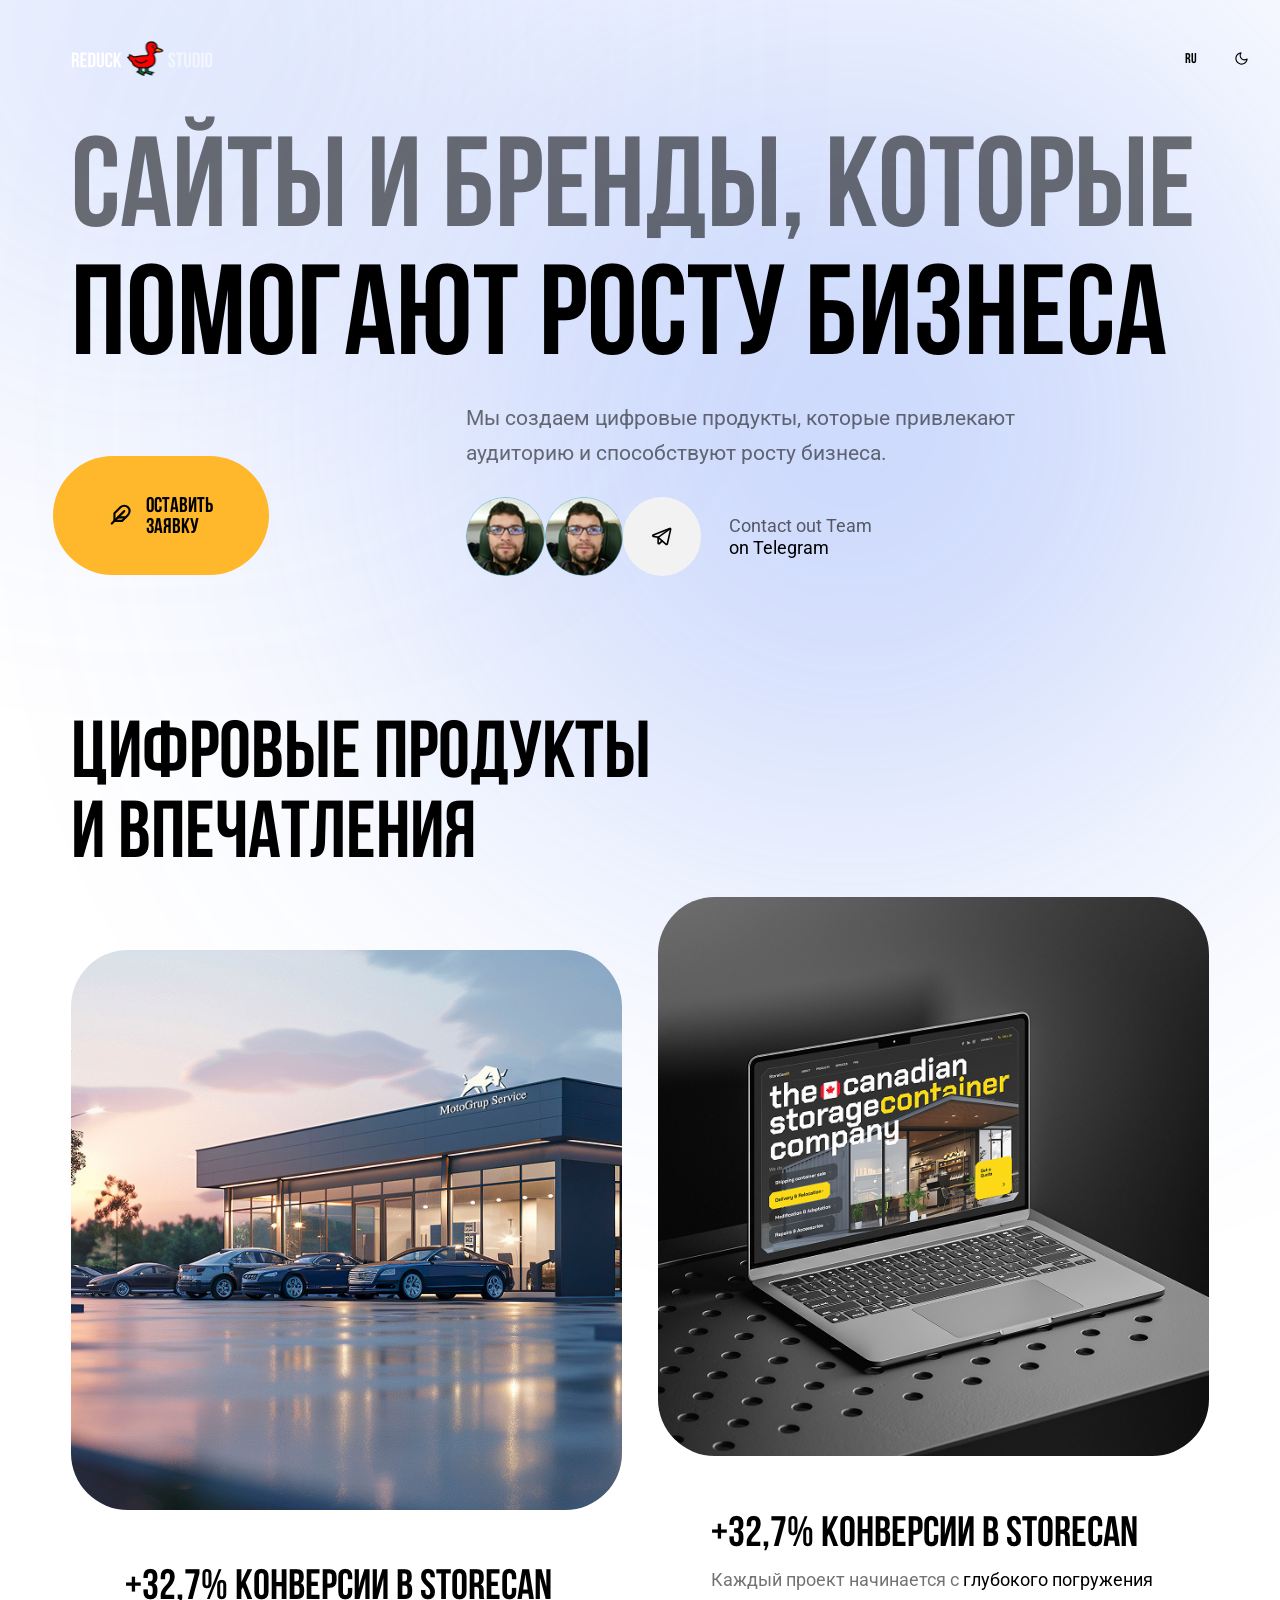
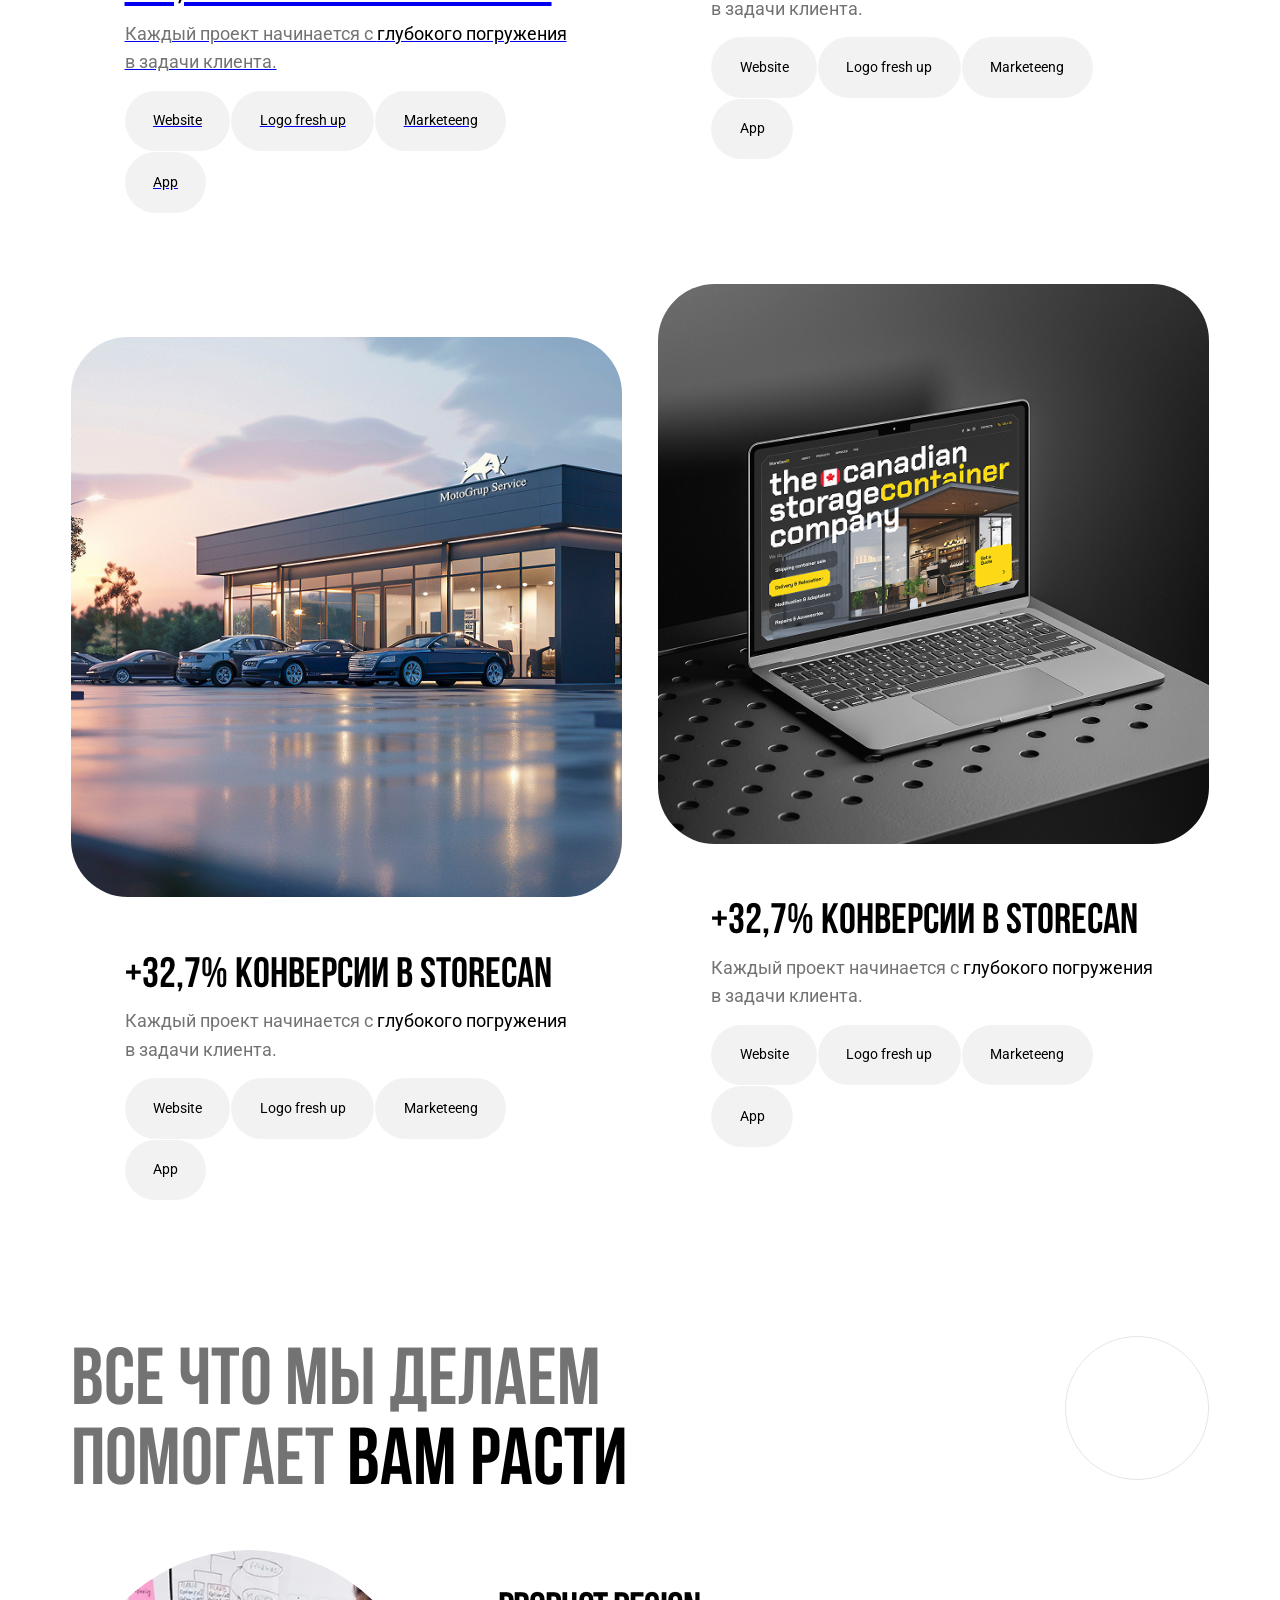
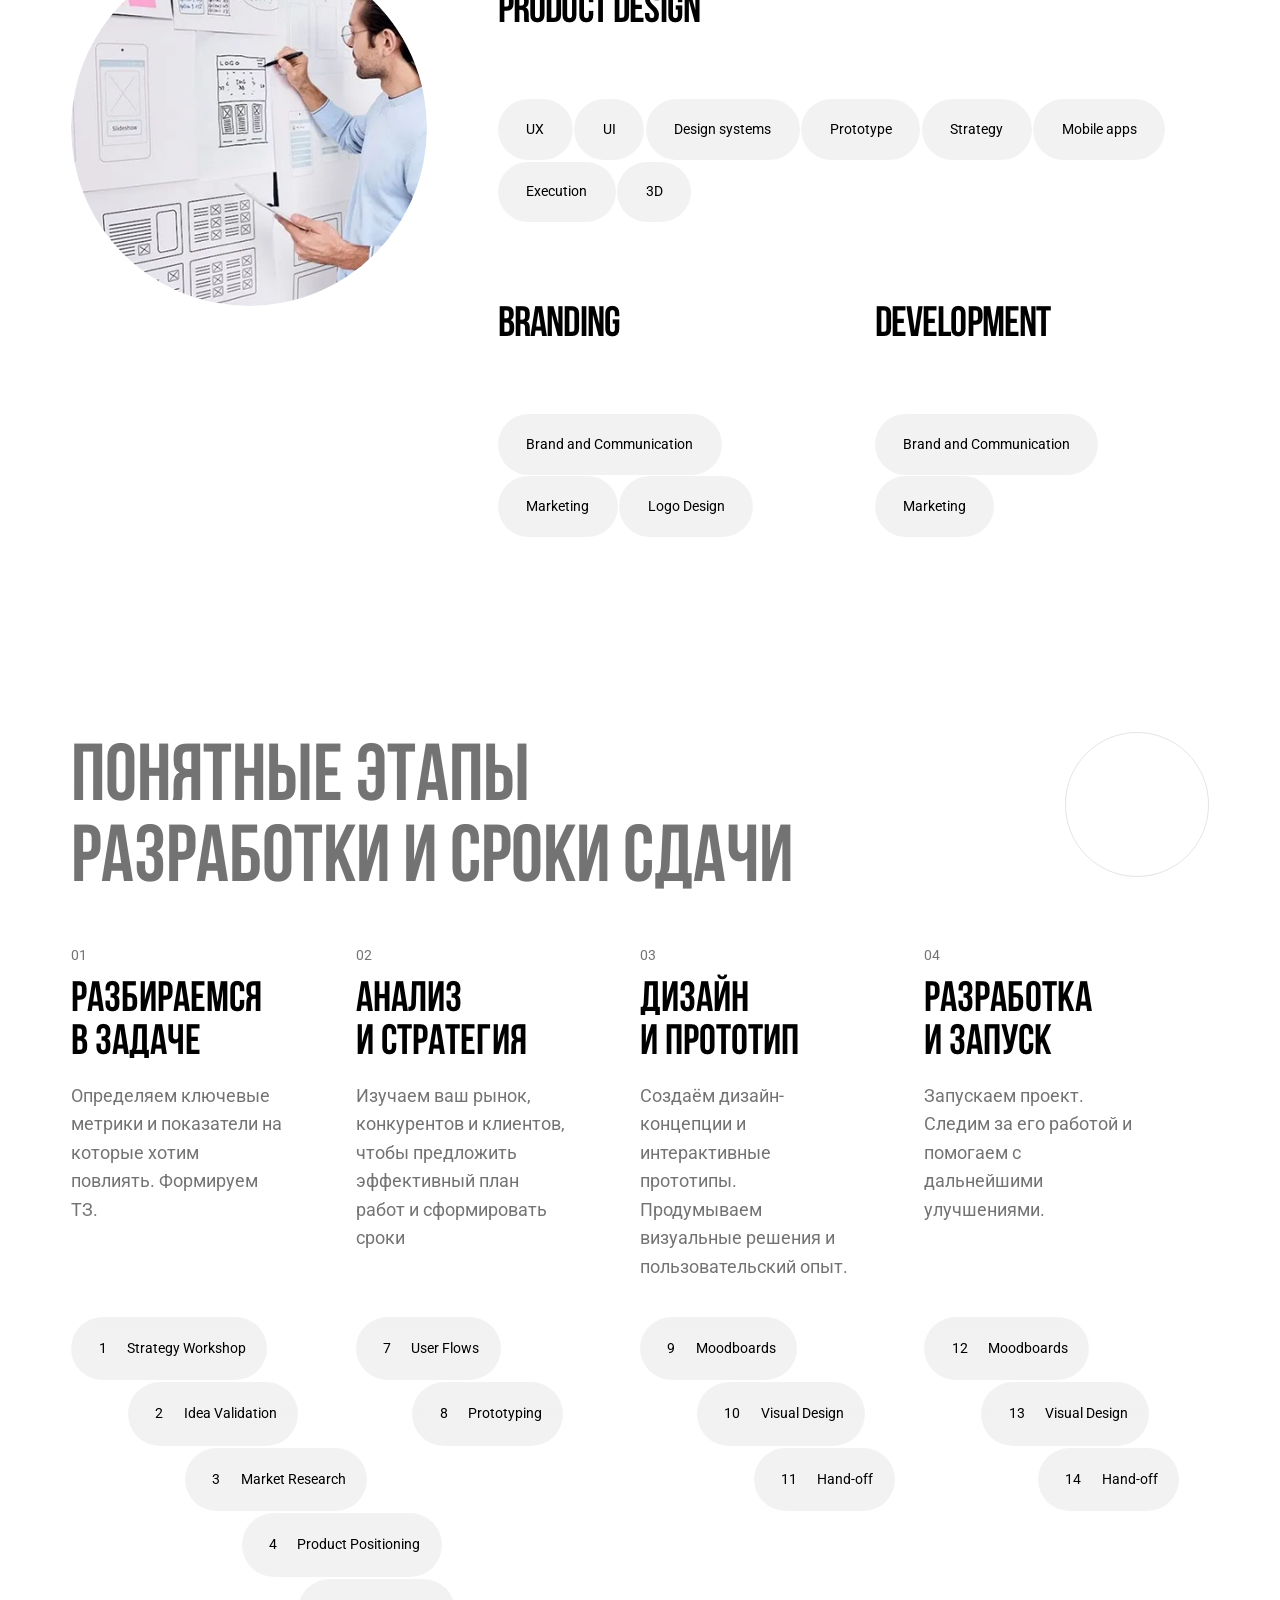
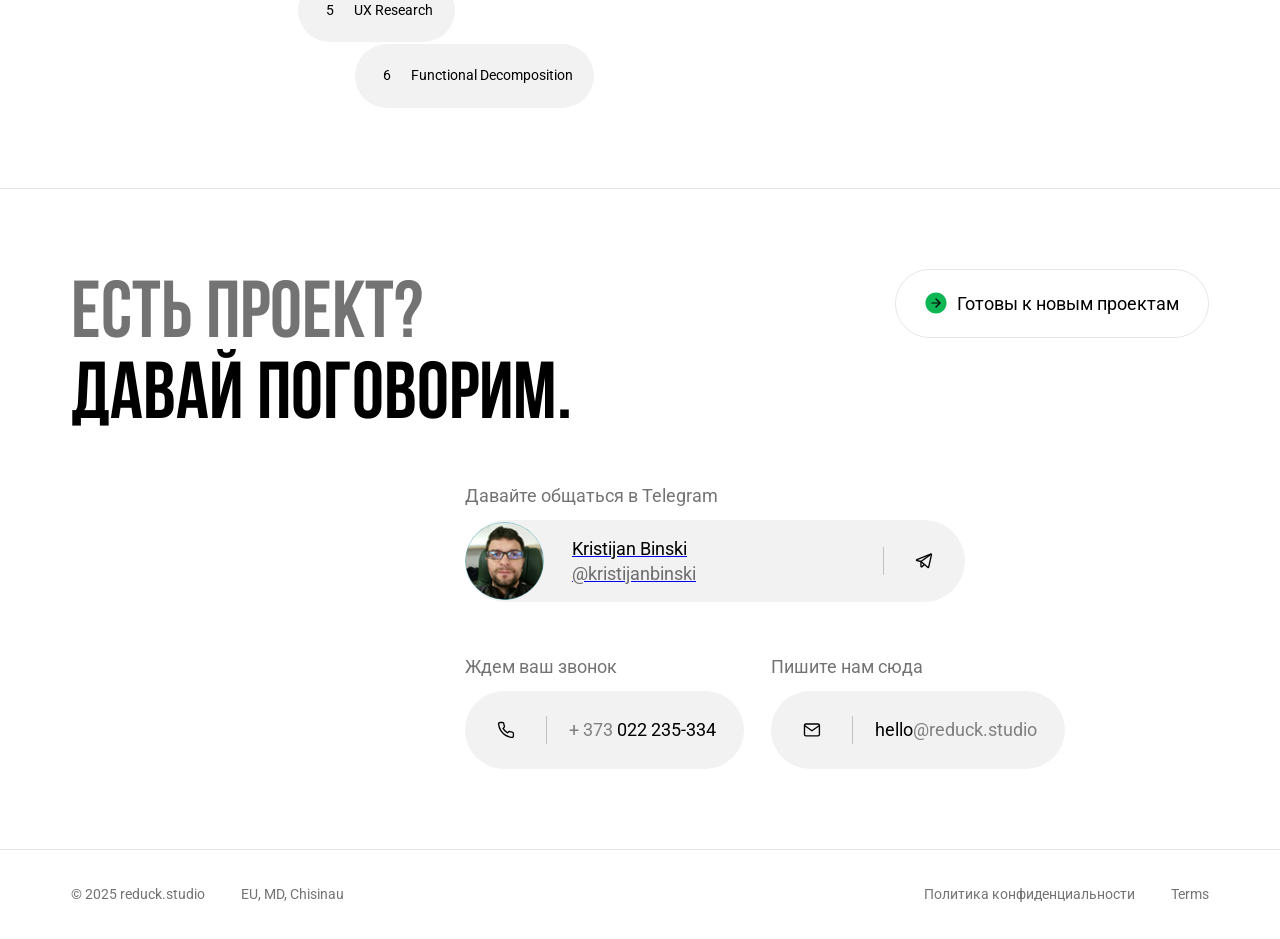
==== index.html @ 7d7af6c7 "Fixed page theme and font flickering and added blur on background" ====
<!DOCTYPE html>
<html lang="ru">
  <head>
    <meta charset="UTF-8" />
    <link rel="preconnect" href="https://fonts.googleapis.com" />
    <link rel="preconnect" href="https://fonts.gstatic.com" crossorigin />
    <link
      href="https://fonts.googleapis.com/css2?family=Roboto:ital,wght@0,100..900;1,100..900&display=swap"
      rel="stylesheet"
    />
    <link
      rel="preload"
      href="/assets/fonts/BebasNeue/BebasNeue-Bold.otf"
      as="font"
      type="font/otf"
      crossorigin
    />
    <meta name="viewport" content="width=device-width, initial-scale=1.0" />
    <title>Reduck Studio</title>
    <link rel="stylesheet" href="/assets/styles.compiled.css" />
    <script>
      (function () {
        var theme = localStorage.getItem('theme');
        if (!theme) {
          theme = window.matchMedia('(prefers-color-scheme: light)').matches ? 'light' : 'dark';
        }
        document.write(
          '<link id="theme-stylesheet" rel="stylesheet" href="/assets/theme-' + theme + '.css" />'
        );
        document.documentElement.setAttribute('data-theme', theme);
      })();
    </script>
  </head>
  <body>
    <div class="bg-decorator bg-decorator--1" aria-hidden="true"></div>
    <div class="bg-decorator bg-decorator--2" aria-hidden="true"></div>
    <header>
  <div class="logo">
    <img src="/assets/images/logo.svg" alt="Reduck Studio" width="160" height="40" />
  </div>
  <div class="nav-buttons">
    <button class="nav-button">Ru</button>
    <button id="theme-switcher" class="nav-button" aria-label="Переключить тему">
      <span class="sr-only">Переключить между светлой и тёмной темой</span>
      <svg
        width="20"
        height="20"
        viewBox="0 0 20 20"
        fill="none"
        xmlns="http://www.w3.org/2000/svg"
      >
        <path
          d="M17.5 10.6583C17.369 12.0768 16.8366 13.4287 15.9652 14.5557C15.0939 15.6826 13.9196 16.5382 12.5798 17.0221C11.24 17.5061 9.79003 17.5984 8.39962 17.2884C7.00922 16.9784 5.73587 16.2788 4.72856 15.2715C3.72125 14.2642 3.02166 12.9908 2.71163 11.6004C2.4016 10.21 2.49397 8.76007 2.97792 7.42025C3.46188 6.08042 4.3174 4.90614 5.44438 4.03479C6.57137 3.16345 7.9232 2.63109 9.34171 2.5C8.51122 3.62356 8.11158 5.00787 8.21548 6.40118C8.31939 7.79448 8.91992 9.10422 9.90788 10.0922C10.8958 11.0801 12.2056 11.6807 13.5989 11.7846C14.9922 11.8885 16.3765 11.4888 17.5 10.6583V10.6583Z"
          stroke="var(--color-action-primary-normal)"
          stroke-width="1.5"
          stroke-linecap="round"
          stroke-linejoin="round"
        />
      </svg>
    </button>
  </div>
</header>
 
<section class="hero container">
  <h1><em>Сайты и бренды, которые</em> помогают росту бизнеса</h1>
  <div class="hero-cta">
    <div class="cta-checkpoint"></div>
    <div class="hero-contact">
      <p class="contact-description">
        Мы создаем цифровые продукты, которые привлекают аудиторию и способствуют росту бизнеса.
      </p>

      <div class="contact-cta">
        <a class="contact-card" href="#">
          <img src="/assets/images/avatar.png" alt="Profile" />
          <img src="/assets/images/avatar.png" alt="Profile" />
          <button class="contact-chat">
            <svg
              width="20"
              height="20"
              viewBox="0 0 20 20"
              fill="none"
              xmlns="http://www.w3.org/2000/svg"
            >
              <path
                d="M6.66667 10.5752L14.1583 17.1669C14.2449 17.2435 14.3499 17.2963 14.4631 17.3201C14.5763 17.3439 14.6937 17.3378 14.8038 17.3025C14.9139 17.2672 15.0129 17.2039 15.0912 17.1187C15.1694 17.0336 15.2241 16.9296 15.25 16.8169L18.3833 3.13352C18.4096 3.01568 18.4034 2.89291 18.3653 2.77833C18.3273 2.66375 18.2588 2.56165 18.1673 2.48294C18.0757 2.40423 17.9645 2.35185 17.8455 2.33141C17.7266 2.31096 17.6042 2.32321 17.4917 2.36685L2.10834 8.40852C1.49167 8.65019 1.57501 9.55019 2.22501 9.68352L6.66667 10.5752Z"
                stroke="var(--color-action-primary-normal)"
                stroke-width="1.5"
                stroke-linecap="round"
                stroke-linejoin="round"
              />
              <path
                d="M6.66675 10.575L18.0084 2.3833"
                stroke="var(--color-action-primary-normal)"
                stroke-width="1.5"
                stroke-linecap="round"
                stroke-linejoin="round"
              />
              <path
                d="M10.4084 13.8669L7.80841 16.4669C7.71566 16.5611 7.59699 16.6255 7.4675 16.6521C7.33801 16.6787 7.20353 16.6662 7.08117 16.6162C6.9588 16.5662 6.85407 16.4809 6.78028 16.3712C6.70649 16.2615 6.66697 16.1324 6.66675 16.0002V10.5752"
                stroke="var(--color-action-primary-normal)"
                stroke-width="1.5"
                stroke-linecap="round"
                stroke-linejoin="round"
              />
            </svg>
          </button>
          <div class="contact-card__text">
            Contact out Team <br />
            <em>on Telegram</em>
          </div>
        </a>
      </div>
    </div>
  </div>
</section>

<button class="cta-button">
  <svg width="24" height="24" viewBox="0 0 24 24" fill="none" xmlns="http://www.w3.org/2000/svg">
    <g clip-path="url(#clip0_12201_13208)">
      <path
        d="M20.24 12.24C21.3658 11.1142 21.9983 9.58722 21.9983 7.99504C21.9983 6.40285 21.3658 4.87588 20.24 3.75004C19.1142 2.62419 17.5872 1.9917 15.995 1.9917C14.4028 1.9917 12.8758 2.62419 11.75 3.75004L5 10.5V19H13.5L20.24 12.24Z"
        stroke="black"
        stroke-width="2.4"
        stroke-linecap="round"
        stroke-linejoin="round"
      />
      <path
        d="M16 8L2 22"
        stroke="black"
        stroke-width="2.4"
        stroke-linecap="round"
        stroke-linejoin="round"
      />
      <path
        d="M17.5 15H9"
        stroke="black"
        stroke-width="2.4"
        stroke-linecap="round"
        stroke-linejoin="round"
      />
    </g>
    <defs>
      <clipPath id="clip0_12201_13208">
        <rect width="24" height="24" fill="white" />
      </clipPath>
    </defs>
  </svg>

  <span
    >Оставить<br />
    заявку</span
  >
</button>

<section class="projects container">
  <h2>Цифровые продукты <br />и впечатления</h2>
  <div class="projects-items">
    <a href="/product.html" class="project-card">
      <img
        src="/assets/images/content.jpg"
        alt="StoreCan project"
        loading="lazy"
        decoding="async"
      />
      <div class="project-info">
        <h3>+32,7% Конверсии в StoreCan</h3>
        <p>Каждый проект начинается с <em>глубокого погружения</em> в задачи клиента.</p>
        <div class="tags">
          <span class="tag">Website</span>
          <span class="tag">Logo fresh up</span>
          <span class="tag">Marketeeng</span>
          <span class="tag">App</span>
        </div>
      </div>
    </a>

    <div class="project-card">
      <img src="/assets/images/content2.jpg" alt="Store project" loading="lazy" decoding="async" />
      <div class="project-info">
        <h3>+32,7% Конверсии в StoreCan</h3>
        <p>Каждый проект начинается с <em>глубокого погружения</em> в задачи клиента.</p>
        <div class="tags">
          <span class="tag">Website</span>
          <span class="tag">Logo fresh up</span>
          <span class="tag">Marketeeng</span>
          <span class="tag">App</span>
        </div>
      </div>
    </div>

    <div class="project-card">
      <img
        src="/assets/images/content.jpg"
        alt="StoreCan project"
        loading="lazy"
        decoding="async"
      />
      <div class="project-info">
        <h3>+32,7% Конверсии в StoreCan</h3>
        <p>Каждый проект начинается с <em>глубокого погружения</em> в задачи клиента.</p>
        <div class="tags">
          <span class="tag">Website</span>
          <span class="tag">Logo fresh up</span>
          <span class="tag">Marketeeng</span>
          <span class="tag">App</span>
        </div>
      </div>
    </div>

    <div class="project-card">
      <img src="/assets/images/content2.jpg" alt="Store project" loading="lazy" decoding="async" />
      <div class="project-info">
        <h3>+32,7% Конверсии в StoreCan</h3>
        <p>Каждый проект начинается с <em>глубокого погружения</em> в задачи клиента.</p>
        <div class="tags">
          <span class="tag">Website</span>
          <span class="tag">Logo fresh up</span>
          <span class="tag">Marketeeng</span>
          <span class="tag">App</span>
        </div>
      </div>
    </div>
  </div>
</section>
<section class="services container container-with_gradient">
  <div class="services-content">
    <div class="statement">
      <h2>Все что мы делаем помогает <em>вам расти</em></h2>
      <div class="statement-icon">
        <svg
          width="32"
          height="32"
          viewBox="0 0 32 32"
          fill="none"
          xmlns="http://www.w3.org/2000/svg"
        >
          <path
            d="M30.6693 8L18.0026 20.6667L11.3359 14L1.33594 24"
            stroke="white"
            stroke-width="2"
            stroke-linecap="round"
            stroke-linejoin="round"
          />
          <path
            d="M22.6641 8H30.6641V16"
            stroke="white"
            stroke-width="2"
            stroke-linecap="round"
            stroke-linejoin="round"
          />
        </svg>
      </div>
    </div>
    <div class="services-categories-container">
      <div class="services-image">
        <img
          src="/assets/images/product-grow.png"
          alt="Product Design"
          loading="lazy"
          decoding="async"
        />
      </div>
      <div class="services-categories">
        <div class="services-category">
          <h3 class="category-title">Product Design</h3>
          <div class="services-tags">
            <span class="service-tag">UX</span>
            <span class="service-tag">UI</span>
            <span class="service-tag">Design systems</span>
            <span class="service-tag">Prototype</span>
            <span class="service-tag">Strategy</span>
            <span class="service-tag">Mobile apps</span>
            <span class="service-tag">Execution</span>
            <span class="service-tag">3D</span>
          </div>
        </div>
        <div class="services-category">
          <h3 class="category-title">Branding</h3>
          <div class="services-tags">
            <span class="service-tag">Brand and Communication</span>
            <span class="service-tag">Marketing</span>
            <span class="service-tag">Logo Design</span>
          </div>
        </div>
        <div class="services-category">
          <h3 class="category-title">Development</h3>
          <div class="services-tags">
            <span class="service-tag">Brand and Communication</span>
            <span class="service-tag">Marketing</span>
          </div>
        </div>
      </div>
    </div>
  </div>
</section>
<section class="process container container-with_gradient">
  <div class="statement">
    <h2>понятные этапы разработки и сроки сдачи</h2>
    <div class="statement-icon">
      <svg
        width="32"
        height="32"
        viewBox="0 0 32 32"
        fill="none"
        xmlns="http://www.w3.org/2000/svg"
      >
        <path
          d="M8 28C10.2091 28 12 26.2091 12 24C12 21.7909 10.2091 20 8 20C5.79086 20 4 21.7909 4 24C4 26.2091 5.79086 28 8 28Z"
          stroke="white"
          stroke-width="2"
          stroke-linecap="round"
          stroke-linejoin="round"
        />
        <path
          d="M24 12C24 15.1826 22.7357 18.2348 20.4853 20.4853C18.2348 22.7357 15.1826 24 12 24"
          stroke="white"
          stroke-width="2"
          stroke-linecap="round"
          stroke-linejoin="round"
        />
        <path
          d="M24 12C26.2091 12 28 10.2091 28 8C28 5.79086 26.2091 4 24 4C21.7909 4 20 5.79086 20 8C20 10.2091 21.7909 12 24 12Z"
          stroke="white"
          stroke-width="1.5"
          stroke-linecap="round"
          stroke-linejoin="round"
        />
        <path
          d="M8 4V20"
          stroke="white"
          stroke-width="1.5"
          stroke-linecap="round"
          stroke-linejoin="round"
        />
      </svg>
    </div>
  </div>

  <div class="breakdown-phases">
    <div class="phase-column">
      <span class="phase-number">01</span>
      <h5>Разбираемся в задаче</h5>
      <p class="phase-description">
        Определяем ключевые метрики и показатели на которые хотим повлиять. Формируем ТЗ.
      </p>
      <div class="phase-steps">
        <div class="phase-step__item">
          <span class="phase-step__number">1</span>
          <span class="phase-step__text">Strategy Workshop</span>
        </div>
        <div class="phase-step__item">
          <span class="phase-step__number">2</span>
          <span class="phase-step__text">Idea Validation</span>
        </div>
        <div class="phase-step__item">
          <span class="phase-step__number">3</span>
          <span class="phase-step__text">Market Research</span>
        </div>
        <div class="phase-step__item">
          <span class="phase-step__number">4</span>
          <span class="phase-step__text">Product Positioning</span>
        </div>
        <div class="phase-step__item">
          <span class="phase-step__number">5</span>
          <span class="phase-step__text">UX Research</span>
        </div>
        <div class="phase-step__item">
          <span class="phase-step__number">6</span>
          <span class="phase-step__text">Functional Decomposition</span>
        </div>
      </div>
    </div>

    <div class="phase-column">
      <span class="phase-number">02</span>
      <h5>Анализ и стратегия</h5>
      <p class="phase-description">
        Изучаем ваш рынок, конкурентов и клиентов, чтобы предложить эффективный план работ и
        сформировать сроки
      </p>
      <div class="phase-steps">
        <div class="phase-step__item">
          <span class="phase-step__number">7</span>
          <span class="phase-step__text">User Flows</span>
        </div>
        <div class="phase-step__item">
          <span class="phase-step__number">8</span>
          <span class="phase-step__text">Prototyping</span>
        </div>
      </div>
    </div>

    <div class="phase-column">
      <span class="phase-number">03</span>
      <h5>Дизайн и прототип</h5>
      <p class="phase-description">
        Создаём дизайн-концепции и интерактивные прототипы. Продумываем визуальные решения и
        пользовательский опыт.
      </p>
      <div class="phase-steps">
        <div class="phase-step__item">
          <span class="phase-step__number">9</span>
          <span class="phase-step__text">Moodboards</span>
        </div>
        <div class="phase-step__item">
          <span class="phase-step__number">10</span>
          <span class="phase-step__text">Visual Design</span>
        </div>
        <div class="phase-step__item">
          <span class="phase-step__number">11</span>
          <span class="phase-step__text">Hand-off</span>
        </div>
      </div>
    </div>
    <div class="phase-column">
      <span class="phase-number">04</span>
      <h5>Разработка и запуск</h5>
      <p class="phase-description">
        Запускаем проект. Следим за его работой и помогаем с дальнейшими улучшениями.
      </p>
      <div class="phase-steps">
        <div class="phase-step__item">
          <span class="phase-step__number">12</span>
          <span class="phase-step__text">Moodboards</span>
        </div>
        <div class="phase-step__item">
          <span class="phase-step__number">13</span>
          <span class="phase-step__text">Visual Design</span>
        </div>
        <div class="phase-step__item">
          <span class="phase-step__number">14</span>
          <span class="phase-step__text">Hand-off</span>
        </div>
      </div>
    </div>
  </div>
</section>
<section class="contact-section container">
  <div class="statement">
    <h2>
      Есть проект? <em><br />Давай поговорим.</em>
    </h2>
    <div class="contact-status">
      <svg
        width="24"
        height="24"
        viewBox="0 0 24 24"
        fill="none"
        xmlns="http://www.w3.org/2000/svg"
      >
        <path
          d="M12 22C17.5228 22 22 17.5228 22 12C22 6.47715 17.5228 2 12 2C6.47715 2 2 6.47715 2 12C2 17.5228 6.47715 22 12 22Z"
          fill="#0FB654"
          stroke="#0FB654"
          stroke-width="1.2"
          stroke-linecap="round"
          stroke-linejoin="round"
        />
        <path
          d="M12 16L16 12L12 8"
          stroke="black"
          stroke-width="1.2"
          stroke-linecap="round"
          stroke-linejoin="round"
        />
        <path
          d="M8 12H16"
          stroke="black"
          stroke-width="1.2"
          stroke-linecap="round"
          stroke-linejoin="round"
        />
      </svg>
      <span>Готовы к новым проектам</span>
    </div>
  </div>

  <div class="cta-button_footer"></div>
  <div class="contact-cta_footer">
    <div class="contact-methods">
      <div class="contact-method">
        <h3>Давайте общаться в Telegram</h3>
        <a
          href="https://t.me/kristijanbinski"
          class="telegram-contact"
          target="_blank"
          rel="noopener noreferrer"
        >
          <img src="/assets/images/avatar.png" alt="Kristijan Binski" />
          <div class="contact-details">
            <h4>Kristijan Binski</h4>
            <p>@kristijanbinski</p>
          </div>
          <div class="telegram-icon">
            <svg
              width="20"
              height="20"
              viewBox="0 0 20 20"
              fill="none"
              xmlns="http://www.w3.org/2000/svg"
            >
              <path
                d="M6.66667 10.5752L14.1583 17.1669C14.2449 17.2435 14.3499 17.2963 14.4631 17.3201C14.5763 17.3439 14.6937 17.3378 14.8038 17.3025C14.9139 17.2672 15.0129 17.2039 15.0912 17.1187C15.1694 17.0336 15.2241 16.9296 15.25 16.8169L18.3833 3.13352C18.4096 3.01568 18.4034 2.89291 18.3653 2.77833C18.3273 2.66375 18.2588 2.56165 18.1673 2.48294C18.0757 2.40423 17.9645 2.35185 17.8455 2.33141C17.7266 2.31096 17.6042 2.32321 17.4917 2.36685L2.10834 8.40852C1.49167 8.65019 1.57501 9.55019 2.22501 9.68352L6.66667 10.5752Z"
                stroke="var(--color-content-general-primary)"
                stroke-width="1.5"
                stroke-linecap="round"
                stroke-linejoin="round"
              />
              <path
                d="M6.66675 10.575L18.0084 2.3833"
                stroke="var(--color-content-general-primary)"
                stroke-width="1.5"
                stroke-linecap="round"
                stroke-linejoin="round"
              />
              <path
                d="M10.4084 13.8669L7.80841 16.4669C7.71566 16.5611 7.59699 16.6255 7.4675 16.6521C7.33801 16.6787 7.20353 16.6662 7.08117 16.6162C6.9588 16.5662 6.85407 16.4809 6.78028 16.3712C6.70649 16.2615 6.66697 16.1324 6.66675 16.0002V10.5752"
                stroke="var(--color-content-general-primary)"
                stroke-width="1.5"
                stroke-linecap="round"
                stroke-linejoin="round"
              />
            </svg>
          </div>
        </a>
      </div>

      <div class="contact-options">
        <div class="contact-option">
          <h4>Ждем ваш звонок</h4>
          <div class="contact-link">
            <div class="contact-link__icon">
              <svg
                width="20"
                height="20"
                viewBox="0 0 20 20"
                fill="none"
                xmlns="http://www.w3.org/2000/svg"
              >
                <path
                  d="M18.3333 14.0999V16.5999C18.3343 16.832 18.2867 17.0617 18.1937 17.2744C18.1008 17.487 17.9644 17.6779 17.7934 17.8348C17.6224 17.9917 17.4205 18.1112 17.2006 18.1855C16.9808 18.2599 16.7478 18.2875 16.5167 18.2666C13.9523 17.988 11.4892 17.1117 9.32498 15.7083C7.31151 14.4288 5.60443 12.7217 4.32499 10.7083C2.91663 8.53426 2.04019 6.05908 1.76665 3.48325C1.74583 3.25281 1.77321 3.02055 1.84707 2.80127C1.92092 2.58199 2.03963 2.38049 2.19562 2.2096C2.35162 2.03871 2.54149 1.90218 2.75314 1.80869C2.9648 1.7152 3.1936 1.6668 3.42499 1.66658H5.92499C6.32941 1.6626 6.72148 1.80582 7.02812 2.06953C7.33476 2.33324 7.53505 2.69946 7.59165 3.09992C7.69717 3.89997 7.89286 4.68552 8.17499 5.44158C8.2871 5.73985 8.31137 6.06401 8.24491 6.37565C8.17844 6.68729 8.02404 6.97334 7.79998 7.19992L6.74165 8.25825C7.92795 10.3445 9.65536 12.072 11.7417 13.2583L12.8 12.1999C13.0266 11.9759 13.3126 11.8215 13.6243 11.755C13.9359 11.6885 14.26 11.7128 14.5583 11.8249C15.3144 12.107 16.0999 12.3027 16.9 12.4083C17.3048 12.4654 17.6745 12.6693 17.9388 12.9812C18.203 13.2931 18.3435 13.6912 18.3333 14.0999Z"
                  stroke="var(--color-content-general-primary)"
                  stroke-width="1.5"
                  stroke-linecap="round"
                  stroke-linejoin="round"
                />
              </svg>
            </div>
            <span><em>+ 373</em> 022 235-334</span>
          </div>
        </div>

        <div class="contact-option">
          <h4>Пишите нам сюда</h4>
          <div class="contact-link">
            <div class="contact-link__icon">
              <svg
                width="20"
                height="20"
                viewBox="0 0 20 20"
                fill="none"
                xmlns="http://www.w3.org/2000/svg"
              >
                <path
                  d="M3.33341 3.3335H16.6667C17.5834 3.3335 18.3334 4.0835 18.3334 5.00016V15.0002C18.3334 15.9168 17.5834 16.6668 16.6667 16.6668H3.33341C2.41675 16.6668 1.66675 15.9168 1.66675 15.0002V5.00016C1.66675 4.0835 2.41675 3.3335 3.33341 3.3335Z"
                  stroke="var(--color-content-general-primary)"
                  stroke-width="1.5"
                  stroke-linecap="round"
                  stroke-linejoin="round"
                />
                <path
                  d="M18.3334 5L10.0001 10.8333L1.66675 5"
                  stroke="var(--color-content-general-primary)"
                  stroke-width="1.5"
                  stroke-linecap="round"
                  stroke-linejoin="round"
                />
              </svg>
            </div>
            <span
              >hello<em
                >@reduck.studio</em
              ></span
            >
          </div>
        </div>
      </div>
    </div>
  </div>
</section>

 <footer class="footer container">
  <div class="footer-content">
    <div class="footer-left">
      <span>© 2025 reduck.studio</span>
      <span>EU, MD, Chisinau</span>
    </div>
    <div class="footer-right">
      <a href="#">Политика конфиденциальности</a>
      <a href="#">Terms</a>
    </div>
  </div>
</footer>

    <!-- Contact Form Modal -->
<div class="contact-form-overlay" id="contactFormOverlay"></div>
<div class="contact-form-modal" id="contactFormModal">
  <div class="contact-form-content">
    <div class="contact-form-header">
      <h2 class="contact-form-title">Давайте начнем <em>крутой проект!</em></h2>
      <button class="contact-form-close" id="closeFormBtn" aria-label="Закрыть форму">
        <svg
          width="24"
          height="24"
          viewBox="0 0 24 24"
          fill="none"
          xmlns="http://www.w3.org/2000/svg"
        >
          <path
            d="M18 6L6 18"
            stroke="currentColor"
            stroke-width="1.5"
            stroke-linecap="round"
            stroke-linejoin="round"
          />
          <path
            d="M6 6L18 18"
            stroke="currentColor"
            stroke-width="1.5"
            stroke-linecap="round"
            stroke-linejoin="round"
          />
        </svg>
      </button>
    </div>

    <form class="contact-form-body" id="contactForm">
      <div class="form-row">
        <div class="form-field">
          <input type="email" name="email" placeholder="E-mail" autocomplete="email" required />
        </div>
        <div class="form-field">
          <input type="text" name="name" placeholder="Полное имя" autocomplete="name" required />
        </div>
      </div>

      <div class="form-field">
        <textarea name="message" placeholder="Расскажите коротко о задаче"></textarea>
      </div>

      <div class="form-section">
        <div class="form-section-label">Требования</div>
        <div class="form-options" data-option-group="services">
          <button type="button" class="form-option" data-value="product-design">
            <svg
              width="24"
              height="24"
              viewBox="0 0 24 24"
              fill="none"
              xmlns="http://www.w3.org/2000/svg"
              style="display: none"
            >
              <path
                d="M20 6L9 17L4 12"
                stroke="var(--color-content-general-inverted-primary)"
                stroke-width="1.5"
                stroke-linecap="round"
                stroke-linejoin="round"
              />
            </svg>

            Product design
          </button>
          <button type="button" class="form-option" data-value="website">
            <svg
              width="24"
              height="24"
              viewBox="0 0 24 24"
              fill="none"
              xmlns="http://www.w3.org/2000/svg"
              style="display: none"
            >
              <path
                d="M20 6L9 17L4 12"
                stroke="var(--color-content-general-inverted-primary)"
                stroke-width="1.5"
                stroke-linecap="round"
                stroke-linejoin="round"
              />
            </svg>
            Website
          </button>
          <button type="button" class="form-option" data-value="development">
            <svg
              width="24"
              height="24"
              viewBox="0 0 24 24"
              fill="none"
              xmlns="http://www.w3.org/2000/svg"
              style="display: none"
            >
              <path
                d="M20 6L9 17L4 12"
                stroke="var(--color-content-general-inverted-primary)"
                stroke-width="1.5"
                stroke-linecap="round"
                stroke-linejoin="round"
              />
            </svg>
            Development
          </button>
          <button type="button" class="form-option" data-value="branding">
            <svg
              width="24"
              height="24"
              viewBox="0 0 24 24"
              fill="none"
              xmlns="http://www.w3.org/2000/svg"
              style="display: none"
            >
              <path
                d="M20 6L9 17L4 12"
                stroke="var(--color-content-general-inverted-primary)"
                stroke-width="1.5"
                stroke-linecap="round"
                stroke-linejoin="round"
              />
            </svg>
            Branding
          </button>
          <button type="button" class="form-option" data-value="marketing">
            <svg
              width="24"
              height="24"
              viewBox="0 0 24 24"
              fill="none"
              xmlns="http://www.w3.org/2000/svg"
              style="display: none"
            >
              <path
                d="M20 6L9 17L4 12"
                stroke="var(--color-content-general-inverted-primary)"
                stroke-width="1.5"
                stroke-linecap="round"
                stroke-linejoin="round"
              />
            </svg>
            Marketing
          </button>
        </div>
      </div>

      <div class="form-section form-section--last">
        <div class="form-section-label">Бюджет</div>
        <div class="form-options" data-option-group="budget">
          <button type="button" class="form-option" data-value="1-5k">$1–5k</button>
          <button type="button" class="form-option" data-value="5-10k">$5–10k</button>
          <button type="button" class="form-option" data-value="10-50k">$10–50k</button>
          <button type="button" class="form-option" data-value="50k+">$50k+</button>
        </div>
      </div>

      <button type="submit" class="form-submit">
        <svg
          width="24"
          height="24"
          viewBox="0 0 24 24"
          fill="none"
          xmlns="http://www.w3.org/2000/svg"
        >
          <g clip-path="url(#clip0_12201_13208)">
            <path
              d="M20.24 12.24C21.3658 11.1142 21.9983 9.58722 21.9983 7.99504C21.9983 6.40285 21.3658 4.87588 20.24 3.75004C19.1142 2.62419 17.5872 1.9917 15.995 1.9917C14.4028 1.9917 12.8758 2.62419 11.75 3.75004L5 10.5V19H13.5L20.24 12.24Z"
              stroke="black"
              stroke-width="2.4"
              stroke-linecap="round"
              stroke-linejoin="round"
            />
            <path
              d="M16 8L2 22"
              stroke="black"
              stroke-width="2.4"
              stroke-linecap="round"
              stroke-linejoin="round"
            />
            <path
              d="M17.5 15H9"
              stroke="black"
              stroke-width="2.4"
              stroke-linecap="round"
              stroke-linejoin="round"
            />
          </g>
          <defs>
            <clipPath id="clip0_12201_13208">
              <rect width="24" height="24" fill="white" />
            </clipPath>
          </defs>
        </svg>
        Отправить заявку
      </button>

      <div class="form-footer">
        <p class="form-footer-text">
          By clicking send you accept our <a href="#">privacy policy</a>
        </p>
        <p class="form-footer-email">
          Prefer email? <a href="mailto:hello@reduck.studio">hello@reduck.studio</a>
        </p>
      </div>

      <div class="contact-cta"></div>
    </form>
  </div>
</div>


    <script src="/assets/script.js"></script>
  </body>
</html>
---- assets/styles.compiled.css ----
@font-face{font-display:swap;font-family:Bebas Neue;font-style:normal;font-weight:700;src:url(/assets/fonts/BebasNeue/BebasNeue-Bold.otf) format("opentype")}:root{--space-2:0.13vw;--space-4:0.28vw;--space-6:0.4vw;--space-8:0.55vw;--space-10:0.7vw;--space-12:0.83vw;--space-14:0.97vw;--space-15:1.04vw;--space-16:1.1vw;--space-18:1.25vw;--space-20:1.4vw;--space-24:1.67vw;--space-27:1.875vw;--space-30:2.08vw;--space-32:2.22vw;--space-34:2.35vw;--space-36:2.5vw;--space-38:2.64vw;--space-40:2.78vw;--space-43:2.98vw;--space-48:3.33vw;--space-56:3.89vw;--space-60:4.17vw;--space-64:4.44vw;--space-72:5vw;--space-75:5.21vw;--space-80:5.56vw;--space-85:5.9vw;--space-88:6.11vw;--space-90:6.25vw;--space-100:6.94vw;--space-108:7.5vw;--space-120:8.33vw;--space-146:10.15vw;--space-150:10.4vw;--space-158:11vw;--space-160:11.11vw;--space-173:12vw;--space-187:13vw;--space-200:13.89vw;--space-240:16.66vw;--space-270:18.75vw;--space-300:20.83vw;--space-320:22.22vw;--space-340:23.6vw;--space-403:28vw;--space-420:29.2vw;--space-443:30.8vw;--space-562:39vw;--space-634:44vw;--space-720:50vw;--space-1000:69.44vw;--font-16:1.11vw;--font-20:1.39vw;--font-24:1.67vw;--font-28:1.95vw;--font-32:2.22vw;--font-40:2.77vw;--font-48:3.33vw;--font-56:3.9vw;--font-64:4.44vw;--font-90:6.3vw;--font-120:8.33vw;--font-144:10vw;--space-840:58.33vw}*,:after,:before{box-sizing:border-box}@media (prefers-reduced-motion:reduce){*,:after,:before{animation-duration:.01ms!important;animation-iteration-count:1!important;scroll-behavior:auto!important;transition-duration:.01ms!important}}*{margin:0;padding:0;transition:color .2s ease,background-color .2s ease,stroke .2s ease}@media (prefers-reduced-motion:no-preference){html{interpolate-size:allow-keywords}}body{-webkit-font-smoothing:antialiased;background-color:var(--color-bg-general-primary);color:var(--color-content-general-primary);font-family:Roboto,sans-serif;font-size:var(--font-20);font-weight:400;line-height:var(--font-24);margin:0}canvas,img,picture,svg,video{display:block}button,input,select,textarea{font:inherit}button{background:none;border:none;color:inherit;cursor:pointer}h1,h2,h3,h4,h5,h6,p{overflow-wrap:break-word}h1,h2,h3,h4,h5,h6{text-wrap:balance}h2{font-family:Bebas Neue,sans-serif;font-weight:700}.container{max-width:100%;padding:0 var(--space-80);transform-origin:top;width:100vw}.container-with_gradient{background:linear-gradient(1turn,hsla(0,0%,100%,.05),hsla(0,0%,100%,.022) 56.29%,hsla(0,0%,100%,0))}header{align-items:center;display:flex;justify-content:space-between;margin:var(--space-30) 0;padding:var(--space-8) var(--space-16) var(--space-8) var(--space-80)}.logo img{height:var(--space-40);width:var(--space-160)}.sr-only{height:1px;margin:-1px;overflow:hidden;padding:0;position:absolute;width:1px;clip:rect(0,0,0,0);border-width:0;white-space:nowrap}.nav-buttons{align-items:center;display:flex;justify-content:center}.nav-button{align-items:center;display:flex;font-family:Bebas Neue,sans-serif;font-size:max(var(--font-16),14px);height:var(--space-56);justify-content:center;width:var(--space-56);& svg{height:var(--space-16);min-height:15px;min-width:15px;width:var(--space-16)}}.footer{border-top:1px solid var(--color-border-general-primary);padding-bottom:var(--space-40);padding-top:var(--space-40)}.footer-content{align-items:center;display:flex;justify-content:space-between}.footer-left{display:flex;gap:var(--space-40);& span{color:var(--color-content-general-disabled);font-size:var(--font-16);line-height:var(--font-20)}}.footer-right{display:flex;gap:var(--space-40);& a{color:var(--color-content-general-disabled);font-size:var(--font-16);line-height:var(--font-20);text-decoration:none;&:hover{color:var(--color-content-general-primary)}}}.bg-decorator{background:#396bf4;border-radius:50%;filter:blur(200px);opacity:.3;pointer-events:none;position:fixed;z-index:-1}.bg-decorator--1{height:40.63vw;left:-8.54vw;top:-17.36vw;width:40.63vw}.bg-decorator--2{height:66.67vw;left:33.33vw;top:0;width:66.67vw}.hero{margin-bottom:var(--space-150)}.hero h1{font-family:Bebas Neue,sans-serif;font-size:var(--font-144);font-weight:700;line-height:var(--font-144);margin-bottom:var(--space-30);text-transform:uppercase;& em{color:var(--color-content-general-disabled);flex-wrap:wrap;font-style:normal}}.hero-cta{align-items:end;display:flex;flex-wrap:wrap}.cta-checkpoint{height:1px;pointer-events:none;visibility:hidden;width:1px}@keyframes pulse{0%{box-shadow:0 0 0 0 var(--color-action-brand-normal)}35%{box-shadow:0 0 0 var(--space-24) rgba(255,230,0,0)}50%{box-shadow:0 0 0 0 rgba(255,230,0,0)}to{box-shadow:0 0 0 0 rgba(255,230,0,0)}}.cta-button{align-items:center;animation:pulse 4s infinite;background-color:var(--color-action-brand-normal);border-radius:var(--space-1000);color:var(--color-content-general-black);display:inline-flex;font-family:Bebas Neue,sans-serif;font-size:var(--font-24);font-weight:700;line-height:var(--font-24);padding:var(--space-43) var(--space-64);text-align:left;transition:background-color .2s,padding .6s cubic-bezier(.4,0,.2,1),font-size .6s cubic-bezier(.4,0,.2,1),opacity .3s ease-in-out,line-height .6s cubic-bezier(.4,0,.2,1),transform .6s cubic-bezier(.4,0,.2,1);&:hover{animation:none;background-color:var(--color-action-brand-hover)}& svg{height:var(--space-24);margin-right:var(--space-16);transition:width .6s cubic-bezier(.4,0,.2,1),height .6s cubic-bezier(.4,0,.2,1);width:var(--space-24)}}.hero-contact{color:var(--color-content-general-tertiary);font-family:Roboto,sans-serif;margin-left:var(--space-443);width:var(--space-634)}.contact-description{color:var(--color-content-general-disabled);font-size:var(--font-24);line-height:var(--space-40);margin-bottom:var(--space-30)}.contact-card__text{font-size:var(--font-20);line-height:var(--font-24);margin-left:var(--space-32);& em{color:var(--color-content-general-primary);font-style:normal}}.contact-card{align-items:center;color:inherit;display:flex;text-decoration:none;& img{border-radius:50%;height:var(--space-88);width:var(--space-88)}&:hover em,&:hover path{color:var(--color-action-brand-normal);stroke:var(--color-action-brand-normal)}}.contact-chat{background-color:var(--color-bg-general-secondary);border-radius:50%;padding:var(--space-32);& svg{height:var(--space-24);width:var(--space-24)}}.projects{padding-bottom:var(--space-72)}.projects h2{font-size:var(--font-90);font-weight:400;line-height:var(--font-90);margin-bottom:var(--space-30)}.projects-items{column-gap:var(--space-40);display:grid;grid-template-columns:repeat(2,1fr);position:relative}.project-card{position:relative;&:hover h3{color:var(--color-action-brand-active)}&:hover img{transform:scale(1.05)}&:nth-child(odd){margin:var(--space-60) 0}& img{border-radius:var(--space-64);height:auto;transition:transform .3s ease;width:100%}}.project-info{color:var(--color-content-general-primary);display:flex;flex-direction:column;justify-content:center;line-height:var(--font-32);padding:var(--space-60) var(--space-60) var(--space-20);& h3{color:var(--color-content-general-primary);font-family:Bebas Neue,sans-serif;font-size:var(--font-48);font-weight:700;line-height:var(--font-48)}& h3,& p{margin-bottom:var(--space-16)}& p{color:var(--color-content-general-disabled)}& em{color:var(--color-content-general-primary);font-style:normal}}.tags{display:flex;flex-wrap:wrap;gap:1px}.tag{background-color:var(--color-action-secondary-subtile-hover);border-radius:999px;color:var(--color-content-general-primary);font-size:var(--font-16);line-height:var(--font-20);padding:var(--space-24) var(--space-32)}.statement{align-items:start;display:flex;justify-content:space-between;& h2{color:var(--color-content-general-disabled);font-size:var(--font-90);font-weight:400;line-height:var(--font-90);margin-bottom:var(--space-60);max-width:var(--space-1000)}& em{color:var(--color-content-general-primary);font-style:normal}}.statement-icon{border:1px solid var(--color-border-general-primary);border-radius:50%;padding:var(--space-64);& svg{height:var(--space-32);width:var(--space-32)}}.services{padding-bottom:var(--space-90);position:relative}.services-categories-container{align-items:start;display:flex;gap:var(--space-40)}.services-image{flex-shrink:0;& img{border-radius:50%;height:27.78vw;object-fit:cover;width:27.78vw}}.services-categories{display:grid;flex:1;gap:var(--space-8);grid-template-columns:1fr 1fr}.services-category{background-color:var(--color-bg-general-primary);border-radius:var(--space-64);display:flex;flex-direction:column;gap:var(--space-80);padding:var(--space-40)}.services-category:first-child{grid-column:1/-1}.category-title{color:var(--color-content-general-primary);font-family:Bebas Neue,sans-serif;font-size:var(--font-48);font-weight:700;letter-spacing:-.02em;line-height:var(--font-48)}.services-tags{display:flex;flex-wrap:wrap;gap:var(--space-2)}.service-tag{background-color:var(--color-action-secondary-subtile-hover);border-radius:999px;color:var(--color-content-general-primary);font-family:Roboto,sans-serif;font-size:var(--font-16);line-height:var(--font-20);padding:var(--space-24) var(--space-32)}.process{padding-bottom:var(--space-90);padding-top:var(--space-90)}.breakdown-phases{display:flex;position:relative}.phase-column{display:flex;flex-direction:column;flex-shrink:0;overflow:visible;width:var(--space-320)}.phase-number{color:var(--color-content-general-disabled);font-family:Roboto,sans-serif;font-size:var(--font-16);line-height:var(--font-20);margin-bottom:var(--space-12)}.phase-column h5{color:var(--color-content-general-primary);font-family:Bebas Neue,sans-serif;font-size:var(--font-48);font-weight:700;line-height:var(--font-48);margin-bottom:var(--space-24);text-transform:uppercase}.phase-description{color:var(--color-content-general-disabled);font-family:Roboto,sans-serif;font-size:var(--font-20);line-height:var(--font-32);margin-bottom:var(--space-40);max-width:var(--space-240)}.phase-steps{align-items:flex-start;display:flex;flex-direction:column;gap:var(--space-2)}.phase-step__item{align-items:center;background-color:var(--color-action-secondary-subtile-disabled);border-radius:999px;display:flex;flex:0 0 auto;font-family:Roboto,sans-serif;font-size:var(--font-16);gap:var(--space-8);line-height:var(--font-20);padding:var(--space-16) var(--space-24) var(--space-16) var(--space-16);white-space:nowrap}.phase-step__item:nth-child(n+2){margin-left:var(--space-64)}.phase-step__item:nth-child(n+3){margin-left:calc(var(--space-64)*2)}.phase-step__item:nth-child(n+4){margin-left:calc(var(--space-64)*3)}.phase-step__item:nth-child(n+5){margin-left:calc(var(--space-64)*4)}.phase-step__item:nth-child(n+6){margin-left:calc(var(--space-64)*5)}.phase-step__number{background-color:var(--color-bg-general-secondary);border-radius:50%;flex:0 0 auto;padding:var(--space-10) var(--space-15)}.phase-step__number,.phase-step__text{font-size:var(--font-16);line-height:var(--font-20)}.phase-step__text{color:var(--color-content-general-primary);font-weight:400}.contact-section{border-top:1px solid var(--color-border-general-primary);padding-bottom:var(--space-90);padding-top:var(--space-90)}.contact-status{align-items:center;border:1px solid var(--color-border-general-primary);border-radius:999px;display:flex;gap:var(--space-10);padding:var(--space-24) var(--space-32);& span{color:var(--color-content-general-primary);font-size:var(--font-20);line-height:var(--font-24)}}.contact-cta_footer{display:flex;margin-left:var(--space-443)}.cta-button_footer{height:1px;pointer-events:none;visibility:hidden;width:1px}.contact-methods{display:flex;flex-direction:column;gap:var(--space-60)}.contact-method h3{color:var(--color-content-general-disabled);font-size:var(--font-20);font-weight:400;line-height:var(--font-24);margin-bottom:var(--space-16)}.telegram-contact{align-items:center;background-color:var(--color-bg-general-secondary);border-radius:999px;display:flex;padding:var(--space-20) var(--space-36) var(--space-20) var(--space-120);position:relative;width:var(--space-562);& img{border-radius:50%;height:var(--space-88);left:0;position:absolute;width:var(--space-88)}}.contact-details{flex:1;position:relative;& h4{color:var(--color-content-general-primary);font-weight:400;margin-bottom:var(--space-4)}& h4,& p{font-size:var(--font-20);line-height:var(--font-24)}& p{color:var(--color-content-general-disabled)}}.telegram-icon{display:flex;padding-left:var(--space-36);position:relative;&:after{border-right:1px solid var(--color-border-general-secondary);content:"";height:var(--space-32);left:0;position:absolute;top:calc(var(--space-6)*-1);width:1px}& svg{height:var(--space-20);width:var(--space-20)}}.contact-options{display:flex;gap:var(--space-30)}.contact-option{flex:1}.contact-option h4{color:var(--color-content-general-disabled);font-size:var(--font-20);font-weight:400;line-height:var(--font-24);margin-bottom:var(--space-16)}.contact-link{align-items:center;background-color:var(--color-bg-general-secondary);border-radius:999px;display:flex;gap:1.7vw;justify-content:center;padding:var(--space-32) var(--space-32) var(--space-32) var(--space-36);& span{color:var(--color-content-general-primary);font-size:var(--font-20);line-height:var(--font-24);& em{color:var(--color-action-primary-disabled);font-style:normal}}& svg{height:var(--space-20);width:var(--space-20)}}.contact-link__icon{display:flex;padding-right:var(--space-36);position:relative;&:after{border-right:1px solid var(--color-border-general-secondary);content:"";height:var(--space-32);position:absolute;right:0;top:calc(var(--space-6)*-1);width:1px}}.case-study{background-color:var(--color-bg-general-primary)}.case-study-header{align-items:center;display:flex;flex-wrap:wrap;gap:var(--space-300);padding:var(--space-30) 0}.back-button{align-items:center;border:1px solid var(--color-action-outline-normal);border-radius:var(--space-30);color:var(--color-content-general-primary);cursor:pointer;display:flex;font-size:var(--font-16);gap:var(--space-8);line-height:var(--font-20);padding:var(--space-18) var(--space-24);transition:all .2s ease;&:hover{background-color:var(--color-action-secondary-subtile-hover);border-color:var(--color-border-general-secondary)}& svg{height:var(--space-20);stroke:var(--color-content-general-primary);width:var(--space-20)}}.case-study-tags{align-items:center;display:flex;flex-wrap:wrap}.case-study-tag{background-color:var(--color-bg-general-secondary);border-radius:var(--space-30);color:var(--color-content-general-primary);cursor:pointer;font-size:var(--font-16);line-height:var(--font-20);padding:var(--space-18) var(--space-24);white-space:nowrap;&:hover{background-color:var(--color-action-success-subtile-hover);color:var(--color-action-success-hover)}}.case-study-content{display:flex;gap:var(--space-270)}.case-study-title{color:var(--color-content-general-primary);font-size:var(--font-120);font-weight:400;line-height:var(--font-120);margin-bottom:var(--space-40);text-wrap:pretty}.case-study-info{display:flex;flex-direction:column;gap:var(--space-40);position:relative}.case-study-link{align-items:center;display:flex;gap:var(--space-8);& svg{height:var(--space-20);width:var(--space-20);& path{stroke:var(--color-content-general-primary)}}& a{color:var(--color-content-general-primary);font-size:var(--font-20);line-height:var(--font-24);text-decoration:underline;&:hover{color:var(--color-action-primary-hover)}}}.case-study-info .cta-button{margin-left:var(--space-20)}.case-study-description{color:var(--color-content-general-primary);font-size:var(--font-20);line-height:var(--space-32);max-width:var(--space-720)}.project-overview{background-color:var(--color-bg-general-primary);padding-bottom:var(--space-120);padding-top:var(--space-120)}.project-overview-content{display:flex;flex-direction:column;margin-bottom:var(--space-100);&:last-child{margin-bottom:0}}.project-overview-label{color:var(--color-action-outline-hover);font-size:var(--font-24);font-weight:400;line-height:var(--font-32);margin-bottom:var(--space-30)}.project-overview-title{color:var(--color-content-general-primary);font-size:var(--font-64);font-weight:400;line-height:var(--font-64);margin-bottom:var(--space-60);max-width:var(--space-1000);text-wrap:pretty}.project-overview-description{align-self:center;color:var(--color-content-general-primary);max-width:var(--space-634);& p{font-size:var(--font-20);line-height:var(--space-32);margin-bottom:var(--space-30)}}.project-overview-list{font-size:var(--font-16);line-height:var(--font-24);list-style-type:none;& li{padding-left:var(--space-27);position:relative;&:before{background-color:var(--color-content-general-primary);content:"";height:var(--space-2);left:0;position:absolute;top:var(--space-12);width:var(--space-16)}}}.project-overview-list_title{margin-bottom:var(--space-16)}.project-meta{display:flex;flex-direction:column}.project-meta-row{align-items:center;border-top:1px solid var(--color-border-general-primary);display:flex;padding:var(--space-30) 0;&:last-child{border-bottom:none;padding-bottom:0}}.project-meta-item{display:flex;flex-direction:column;gap:var(--space-24)}.project-meta-label{color:var(--color-action-outline-hover);font-size:var(--font-16);font-weight:400;line-height:var(--font-20);margin-right:var(--space-340);width:var(--space-90)}.project-meta-tags{display:flex;flex-wrap:wrap;gap:var(--space-2)}.project-meta-tag{background-color:var(--color-bg-general-secondary);border-radius:var(--space-30);color:var(--color-content-general-primary);font-size:var(--font-16);line-height:var(--font-20);padding:var(--space-18) var(--space-24);transform:translateY(0);transition:all .2s ease;white-space:nowrap;&:hover{transform:translateY(-1px)}&:focus{outline:2px solid var(--color-action-primary-normal);outline-offset:2px}}.client-testimonial{margin-bottom:var(--space-90)}.testimonial-content{display:flex;flex-direction:column;gap:var(--space-30);margin:0 auto;max-width:var(--space-1000)}.testimonial-label{color:var(--color-action-outline-hover);font-size:var(--font-24);line-height:var(--font-32)}.testimonial-quote{color:var(--color-content-general-primary);font-size:var(--font-64);font-weight:400;line-height:var(--font-64)}.testimonial-author{align-items:center;display:flex;gap:var(--space-30)}.author-avatar{background-color:var(--color-bg-general-secondary);border-radius:50%;height:var(--space-80);overflow:hidden;width:var(--space-80);& img{height:100%;object-fit:cover;object-position:center;width:100%}}.author-info{display:flex;flex-direction:column;gap:var(--space-4)}.author-name{color:var(--color-content-general-primary);font-size:var(--font-24);font-weight:400;line-height:var(--font-32)}.author-title{color:var(--color-action-outline-hover);font-size:var(--font-20);line-height:var(--font-24)}.client-testimonial{opacity:0;transform:translateY(30px);transition:all .8s ease}.client-testimonial.animate-in{opacity:1;transform:translateY(0)}.testimonial-quote{opacity:0;transform:translateY(20px);transition:all .6s ease .2s}.client-testimonial.animate-in .testimonial-quote{opacity:1;transform:translateY(0)}.testimonial-author{opacity:0;transform:translateY(15px);transition:all .5s ease .4s}.client-testimonial.animate-in .testimonial-author{opacity:1;transform:translateY(0)}.project-navigation{background-color:var(--color-bg-general-primary);border-bottom:1px solid var(--color-border-general-primary);justify-content:space-between}.project-nav-item,.project-navigation{align-items:center;display:flex;position:relative}.project-nav-item{cursor:pointer;gap:var(--space-30);height:100%;padding:var(--space-90) 0;transition:all .3s ease}.project-nav-divider{background-color:var(--color-border-general-primary);height:var(--space-270);width:1px}.project-logo{background-color:var(--color-bg-general-secondary);height:var(--space-150);transition:transform .3s ease;width:var(--space-150)}.project-nav-info{display:flex;flex-direction:column}.project-nav-prev{& .project-nav-info{text-align:left}}.project-nav-next{& .project-nav-info{text-align:right}}.project-nav-label{color:var(--color-action-outline-hover);font-size:var(--font-24);font-weight:400;line-height:var(--font-32);margin-bottom:var(--space-16)}.project-nav-title{color:var(--color-content-general-primary);font-size:var(--font-32);font-weight:400;line-height:var(--font-40);margin:0;max-width:var(--space-300);transition:color .3s ease}.project-navigation{opacity:0;transform:translateY(20px);transition:all .6s ease}.project-navigation.animate-in{opacity:1;transform:translateY(0)}.contact-form-modal{background-color:var(--color-bg-general-primary);box-shadow:-8px 0 24px rgba(0,0,0,.15);height:100vh;overflow-y:auto;position:fixed;right:-100%;top:0;transition:right .4s cubic-bezier(.4,0,.2,1);width:var(--space-840);z-index:2000;&.open{right:0}}.contact-form-overlay{background-color:rgba(0,0,0,.6);height:100%;left:0;opacity:0;position:fixed;top:0;transition:opacity .4s ease,visibility .4s ease;visibility:hidden;width:100%;z-index:1999;&.open{opacity:1;visibility:visible}}.contact-form-content{display:flex;flex-direction:column;font-family:Roboto,sans-serif;padding:var(--space-60) var(--space-64)}.contact-form-header{align-items:flex-start;display:flex;justify-content:space-between;margin-bottom:var(--space-60)}.contact-form-title{color:var(--color-content-general-disabled);font-family:Bebas Neue,sans-serif;font-size:var(--font-90);font-weight:700;line-height:var(--font-90);max-width:calc(100% - var(--space-80));text-transform:uppercase;& em{color:var(--color-content-general-primary);font-style:normal}}.contact-form-close{align-items:center;background:transparent;border:none;cursor:pointer;display:flex;flex-shrink:0;height:var(--space-40);justify-content:center;transition:transform .2s ease;width:var(--space-40);&:hover{transform:rotate(90deg)}& svg{height:var(--space-24);width:var(--space-24);& path{stroke:var(--color-content-general-primary)}}}.contact-form-body{flex-direction:column}.contact-form-body,.form-row{display:flex;gap:var(--space-30)}.form-row{margin-bottom:var(--space-30)}.form-field{display:flex;flex:1;flex-direction:column;& input,& textarea{background:transparent;border:none;border-bottom:1px solid var(--color-border-general-primary);color:var(--color-content-general-primary);font-size:var(--font-20);line-height:var(--font-24);padding:var(--space-16) 0;transition:border-color .2s ease;&::placeholder{color:var(--color-content-general-disabled)}&:focus{border-bottom-color:var(--color-action-brand-normal);outline:none}}& textarea{min-height:var(--space-48);padding:0;resize:vertical}}.form-section{display:flex;gap:var(--space-30)}.form-section:has(~.form-section){margin-bottom:var(--space-30)}.form-section-label{color:var(--color-content-general-disabled);flex:0 0 auto;font-size:var(--font-20);line-height:var(--font-24);margin-top:var(--space-24);width:var(--space-120)}.form-options{display:flex;flex:1;flex-wrap:wrap;gap:var(--space-2)}.form-option{align-items:center;background-color:var(--color-bg-general-secondary);border:none;border-radius:999px;color:var(--color-content-general-primary);cursor:pointer;display:flex;font-size:var(--font-20);line-height:var(--font-24);padding:var(--space-24) var(--space-32);transition:all .2s ease;&:hover{background-color:var(--color-action-secondary-subtile-hover)}&.selected{background-color:var(--color-content-general-primary);color:var(--color-content-general-inverted-primary);& svg{height:var(--space-24);margin-right:var(--space-8);width:var(--space-24)}}}.form-submit{align-items:center;background-color:var(--color-action-brand-normal);border:none;border-radius:999px;color:var(--color-content-general-black);cursor:pointer;display:flex;font-family:Bebas Neue,sans-serif;font-size:var(--font-24);font-weight:700;gap:var(--space-16);justify-content:center;line-height:var(--font-24);padding:var(--space-38) 0;transition:background-color .2s ease;width:100%;&:hover{background-color:var(--color-action-brand-hover)}& svg{height:var(--space-24);width:var(--space-24)}}.form-footer{border-bottom:1px solid var(--color-border-general-primary);font-size:var(--font-20);line-height:var(--font-24);padding-bottom:var(--space-30)}.form-footer-text{color:var(--color-content-general-disabled);font-family:Roboto,sans-serif;& a{color:var(--color-content-general-primary);text-decoration:underline}}.form-footer-email{color:var(--color-content-general-disabled);& a{color:var(--color-content-general-primary);text-decoration:none}}.form-telegram-title{color:var(--color-content-general-disabled);font-size:var(--font-20);line-height:var(--font-24);margin-bottom:var(--space-24)}.form-telegram-button{align-items:center;background-color:var(--color-bg-general-secondary);border:none;border-radius:999px;cursor:pointer;display:flex;gap:var(--space-20);padding:var(--space-24) var(--space-32);transition:background-color .2s ease;width:100%;&:hover{background-color:var(--color-action-secondary-subtile-hover)}}.form-telegram-avatars{display:flex;margin-right:var(--space-16)}.form-telegram-avatar{border-radius:50%;height:var(--space-88);width:var(--space-88)}.form-telegram-text{flex:1;text-align:left;& p{color:var(--color-content-general-primary);font-family:Roboto,sans-serif;font-size:var(--font-16);line-height:var(--font-20)}}.form-telegram-icon{align-items:center;border-left:1px solid var(--color-border-general-secondary);display:flex;justify-content:center;padding-left:var(--space-20);& svg{height:var(--space-20);width:var(--space-20)}}@media screen and (max-width:768px){.container{padding:0 20px}header{flex-direction:row;gap:16px;margin:16px 0;padding:8px 16px 8px 20px}.logo img{height:30px;width:120px}.nav-button{font-size:14px;height:44px;justify-content:flex-start;padding:0 16px;width:100%}.nav-button svg{height:14px;width:14px}.hero{margin-bottom:60px}.hero h1{font-size:60px;line-height:60px;margin-bottom:24px}.hero-cta{align-items:flex-start;gap:32px}.cta-button-wrapper{margin-right:0}.cta-button{font-size:18px;line-height:18px;padding:20px 32px}.cta-button svg{height:18px;margin-right:12px;width:18px}.hero-contact{margin-left:0;width:100%}.contact-description{font-size:18px;line-height:28px;margin-bottom:20px}.contact-card__text{font-size:16px;line-height:20px;margin-left:32px}.contact-card img{height:64px;width:64px}.contact-chat{padding:24px}.contact-chat svg{height:20px;width:20px}.projects{padding-bottom:40px}.projects h2{font-size:40px;line-height:40px;margin-bottom:24px}.projects-items{column-gap:0;grid-template-columns:1fr;row-gap:32px}.project-card:nth-child(odd){margin:0}.project-info{line-height:24px;padding:32px 20px}.project-info h3{font-size:32px;line-height:32px;margin-bottom:12px}.project-info p{font-size:16px;line-height:20px;margin-bottom:12px}.tag{font-size:14px;line-height:18px;padding:8px 16px}.load-more{font-size:16px;margin-top:24px;padding:16px 24px;position:static;width:100%}.load-more svg{height:16px;margin-left:8px;width:16px}.statement{flex-direction:column;gap:24px}.statement h2{font-size:32px;line-height:38px;margin-bottom:0;max-width:100%}.statement-icon{align-self:flex-start;padding:32px}.statement-icon svg{height:24px;width:24px}.services{padding-bottom:60px}.services-categories-container{flex-direction:column;gap:24px}.services-image{order:-1;width:100%}.services-image img{aspect-ratio:1;height:auto;margin:0 auto;max-width:280px;width:100%}.services-categories{gap:8px;grid-template-columns:1fr}.services-category{border-radius:32px;gap:32px;padding:32px 24px 20px 20px}.category-title{font-size:28px;line-height:28px;margin-left:16px}.service-tag{font-size:14px;line-height:18px;padding:12px 20px}.process{padding-bottom:60px;padding-top:60px}.breakdown-phases{display:flex;flex-wrap:wrap;gap:32px;justify-content:center;padding-bottom:16px}.phase-column{flex:0 0 auto;width:280px}.phase-number{font-size:14px;line-height:18px}.phase-column h5{font-size:32px;line-height:32px;margin-bottom:16px}.phase-description{font-size:16px;line-height:24px;margin-bottom:24px}.phase-step__item{font-size:14px;gap:6px;line-height:18px;padding:12px 16px 12px 12px}.phase-step__item:nth-child(n+2){margin-left:32px}.phase-step__item:nth-child(n+3){margin-left:64px}.phase-step__item:nth-child(n+4){margin-left:96px}.phase-step__item:nth-child(n+5){margin-left:128px}.phase-step__item:nth-child(n+6){margin-left:160px}.phase-step__number{padding:8px 12px}.phase-step__number,.phase-step__text{font-size:14px;line-height:18px}.contact-section{padding-bottom:60px;padding-top:60px}.contact-content{flex-direction:column;gap:40px}.contact-status{gap:12px;padding:16px 24px}.contact-status span{font-size:16px;line-height:20px}.contact-cta_footer{align-items:flex-start;flex-direction:column;gap:40px;margin-top:40px}.contact-methods{gap:40px;width:100%}.contact-method h3{font-size:16px;line-height:20px;margin-bottom:12px}.telegram-contact{padding:16px 24px 16px 80px;width:100%}.telegram-contact img{height:64px;width:64px}.contact-details h4{font-size:16px;line-height:20px;margin-bottom:4px}.contact-details p{font-size:14px;line-height:18px}.telegram-icon{padding-left:24px}.telegram-icon:after{height:24px;top:-4px}.telegram-icon svg{height:16px;width:16px}.contact-options{flex-wrap:wrap;gap:16px;white-space:nowrap}.contact-option h4{font-size:16px;line-height:20px;margin-bottom:12px}.contact-link{gap:16px;padding:20px 24px}.contact-link span{font-size:16px;line-height:20px}.contact-link svg{height:16px;width:16px}.contact-link__icon{padding-right:24px}.contact-link__icon:after{height:24px;top:-4px}.footer{padding-bottom:24px;padding-top:24px}.footer-content{gap:20px}.footer-left{gap:12px}.footer-left span{font-size:14px;line-height:18px}.footer-right{gap:12px}.footer-right a{font-size:14px;line-height:18px}.case-study-header{gap:20px;padding:20px 0}.back-button{font-size:14px;gap:8px;line-height:18px;padding:12px 20px}.back-button svg{height:16px;width:16px}.case-study-tags{width:100%}.case-study-tag{font-size:14px;line-height:18px;padding:12px 20px}.case-study-content{flex-direction:column;gap:115px}.case-study-title{font-size:48px;line-height:48px;margin-bottom:24px}.case-study-info{align-items:flex-start;gap:24px}.case-study-link svg{height:16px;width:16px}.case-study-link a{font-size:16px;line-height:20px}.case-study-description{font-size:16px;line-height:24px;max-width:100%}.project-overview{padding-bottom:60px;padding-top:60px}.project-overview-content{margin-bottom:60px}.project-overview-label{font-size:18px;line-height:24px;margin-bottom:20px}.project-overview-title{font-size:36px;line-height:40px;margin-bottom:40px;max-width:100%}.project-overview-description{max-width:100%}.project-overview-description p{font-size:16px;line-height:24px;margin-bottom:20px}.project-overview-list{font-size:14px;line-height:20px}.project-overview-list_title{margin-bottom:12px}.project-overview-list li{padding-left:24px}.project-overview-list li:before{height:2px;top:10px;width:12px}.project-meta-row{align-items:flex-start;flex-direction:column;gap:16px;padding:20px 0}.project-meta-label{font-size:14px;line-height:18px;margin-right:0;width:auto}.project-meta-tag{font-size:14px;line-height:18px;padding:12px 20px}.client-testimonial{margin-bottom:60px}.testimonial-content{gap:24px;max-width:100%}.testimonial-label{font-size:18px;line-height:24px}.testimonial-quote{font-size:32px;line-height:38px}.testimonial-author{gap:20px}.author-avatar{height:56px;width:56px}.author-name{font-size:18px;line-height:24px}.author-title{font-size:16px;line-height:20px}.project-navigation{gap:32px}.project-nav-item{gap:20px;padding:40px 0;width:100%}.project-logo{height:80px;width:80px}.project-nav-label{font-size:16px;line-height:20px;margin-bottom:12px}.project-nav-title{font-size:24px;line-height:28px;max-width:100%}.contact-form-modal{right:-100%;width:100%}.contact-form-content{padding:32px 24px}.contact-form-title{font-size:60px;line-height:60px}.contact-form-close{height:32px;width:32px}.contact-form-close svg{height:24px;width:24px}.contact-form-body{gap:30px}.form-row{flex-direction:column;gap:30px;margin-bottom:18px}.form-field input,.form-field textarea{font-size:20px;line-height:24px;padding:12px 0}.form-field textarea{min-height:40px;padding:0}.form-section{gap:30px}.form-section-label{font-size:20px;line-height:24px;margin-top:14px;width:120px}.form-options{gap:2px}.form-option{font-size:20px;line-height:24px;padding:24px 32px}.form-option.selected svg{height:24px;margin-right:8px;width:24px}.form-submit{font-size:18px;line-height:18px;margin-top:16px;padding:20px 32px}.form-submit svg{height:20px;width:20px}.form-footer{padding-bottom:30px}.form-footer-email,.form-footer-text,.form-telegram-title{font-size:16px;line-height:20px}.form-telegram-title{margin-bottom:16px}.form-telegram-button{gap:12px;padding:16px 20px}.form-telegram-avatar{height:40px;width:40px}.form-telegram-text p{font-size:14px;line-height:18px}.form-telegram-icon{padding-left:16px}.form-telegram-icon svg{height:16px;width:16px}}.cta-button{bottom:auto;font-size:calc(var(--font-24)/2);left:var(--space-60);line-height:calc(var(--font-24)/2);opacity:1;padding:var(--space-20) var(--space-32);position:fixed;top:var(--button-top,calc(100vh - 50px));transition:top .3s cubic-bezier(.4,0,.2,1),bottom .3s cubic-bezier(.4,0,.2,1),padding .6s cubic-bezier(.4,0,.2,1),font-size .6s cubic-bezier(.4,0,.2,1),line-height .6s cubic-bezier(.4,0,.2,1),background-color .2s;will-change:top,bottom,padding,font-size;z-index:100;& svg{height:var(--space-12);margin-right:var(--space-16);transition:width .6s cubic-bezier(.4,0,.2,1),height .6s cubic-bezier(.4,0,.2,1);width:var(--space-12)}}.cta-button.no-position-transition{transition:padding .6s cubic-bezier(.4,0,.2,1),font-size .6s cubic-bezier(.4,0,.2,1),line-height .6s cubic-bezier(.4,0,.2,1),background-color .2s}.cta-button.at-footer{font-size:var(--font-24);line-height:var(--font-24);padding:var(--space-43) var(--space-64);& svg{height:var(--space-24);width:var(--space-24)}}@media (max-width:768px){.cta-button{left:20px}}
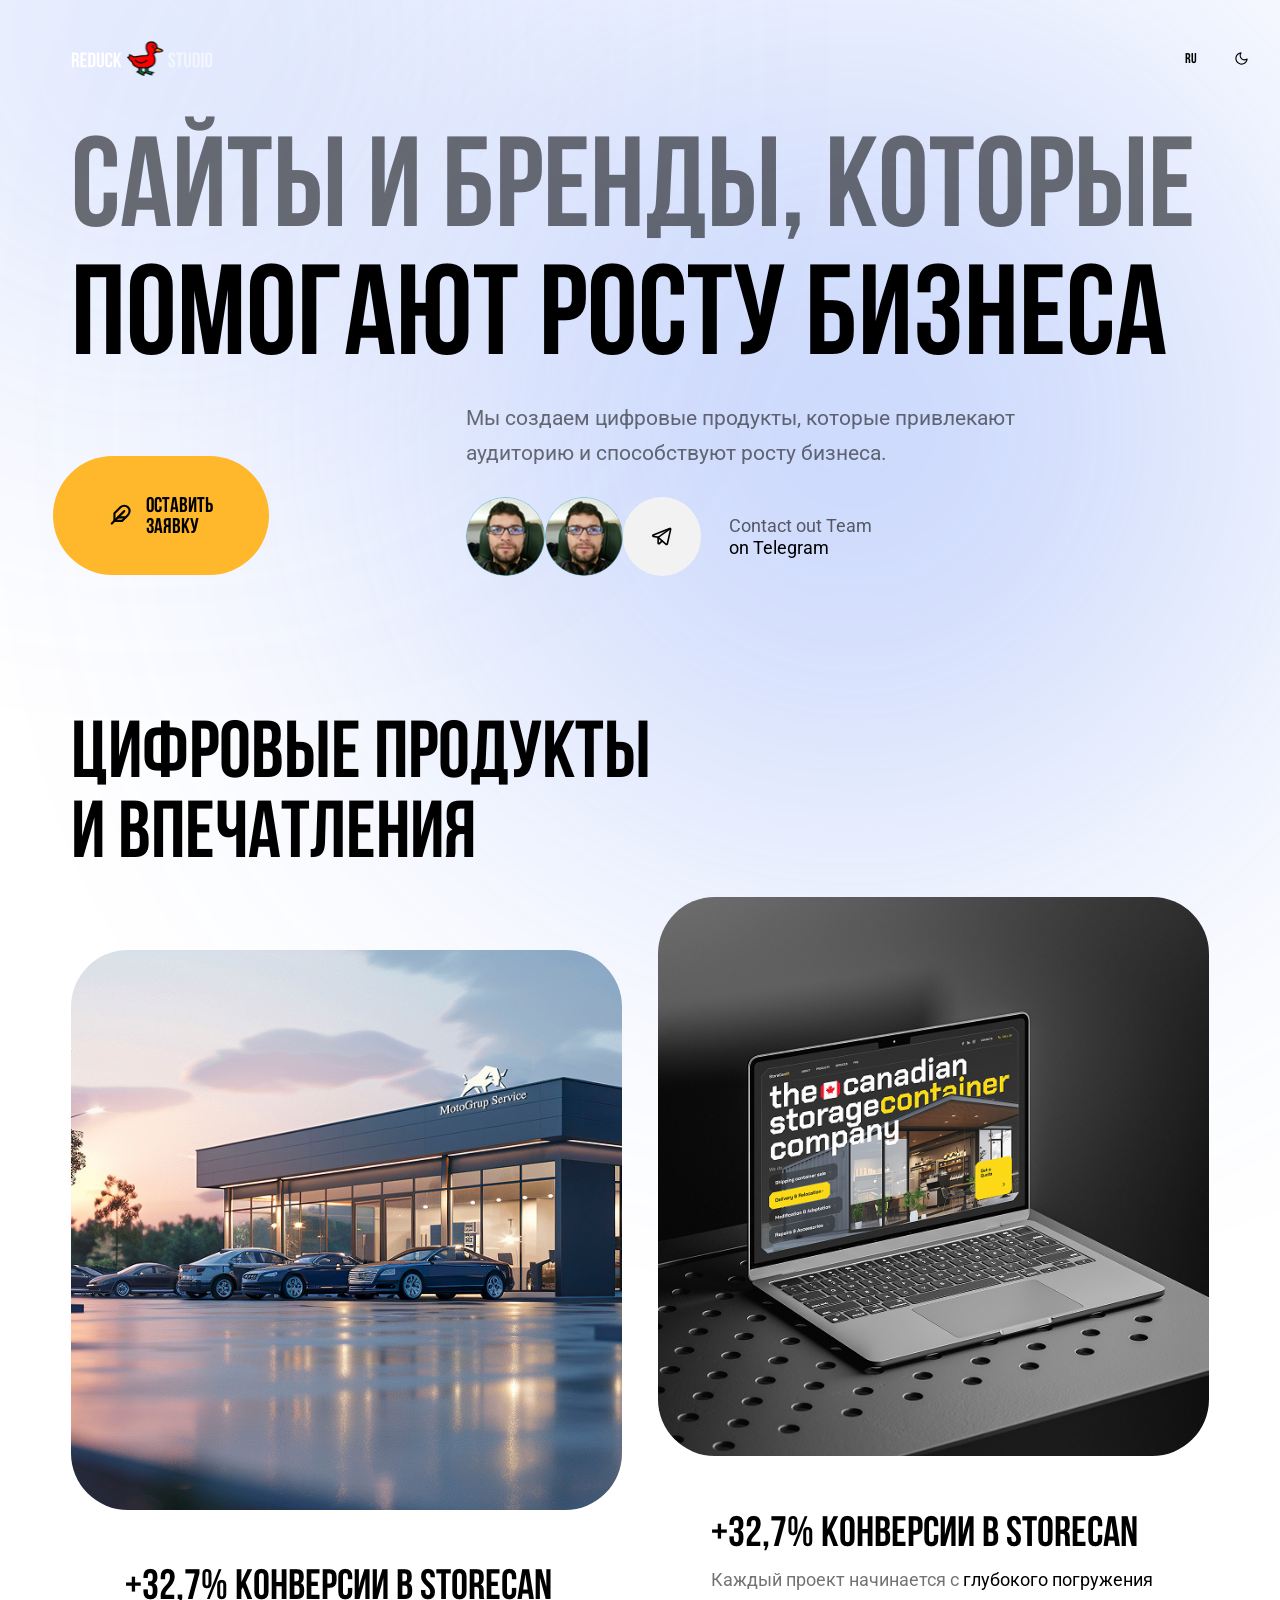
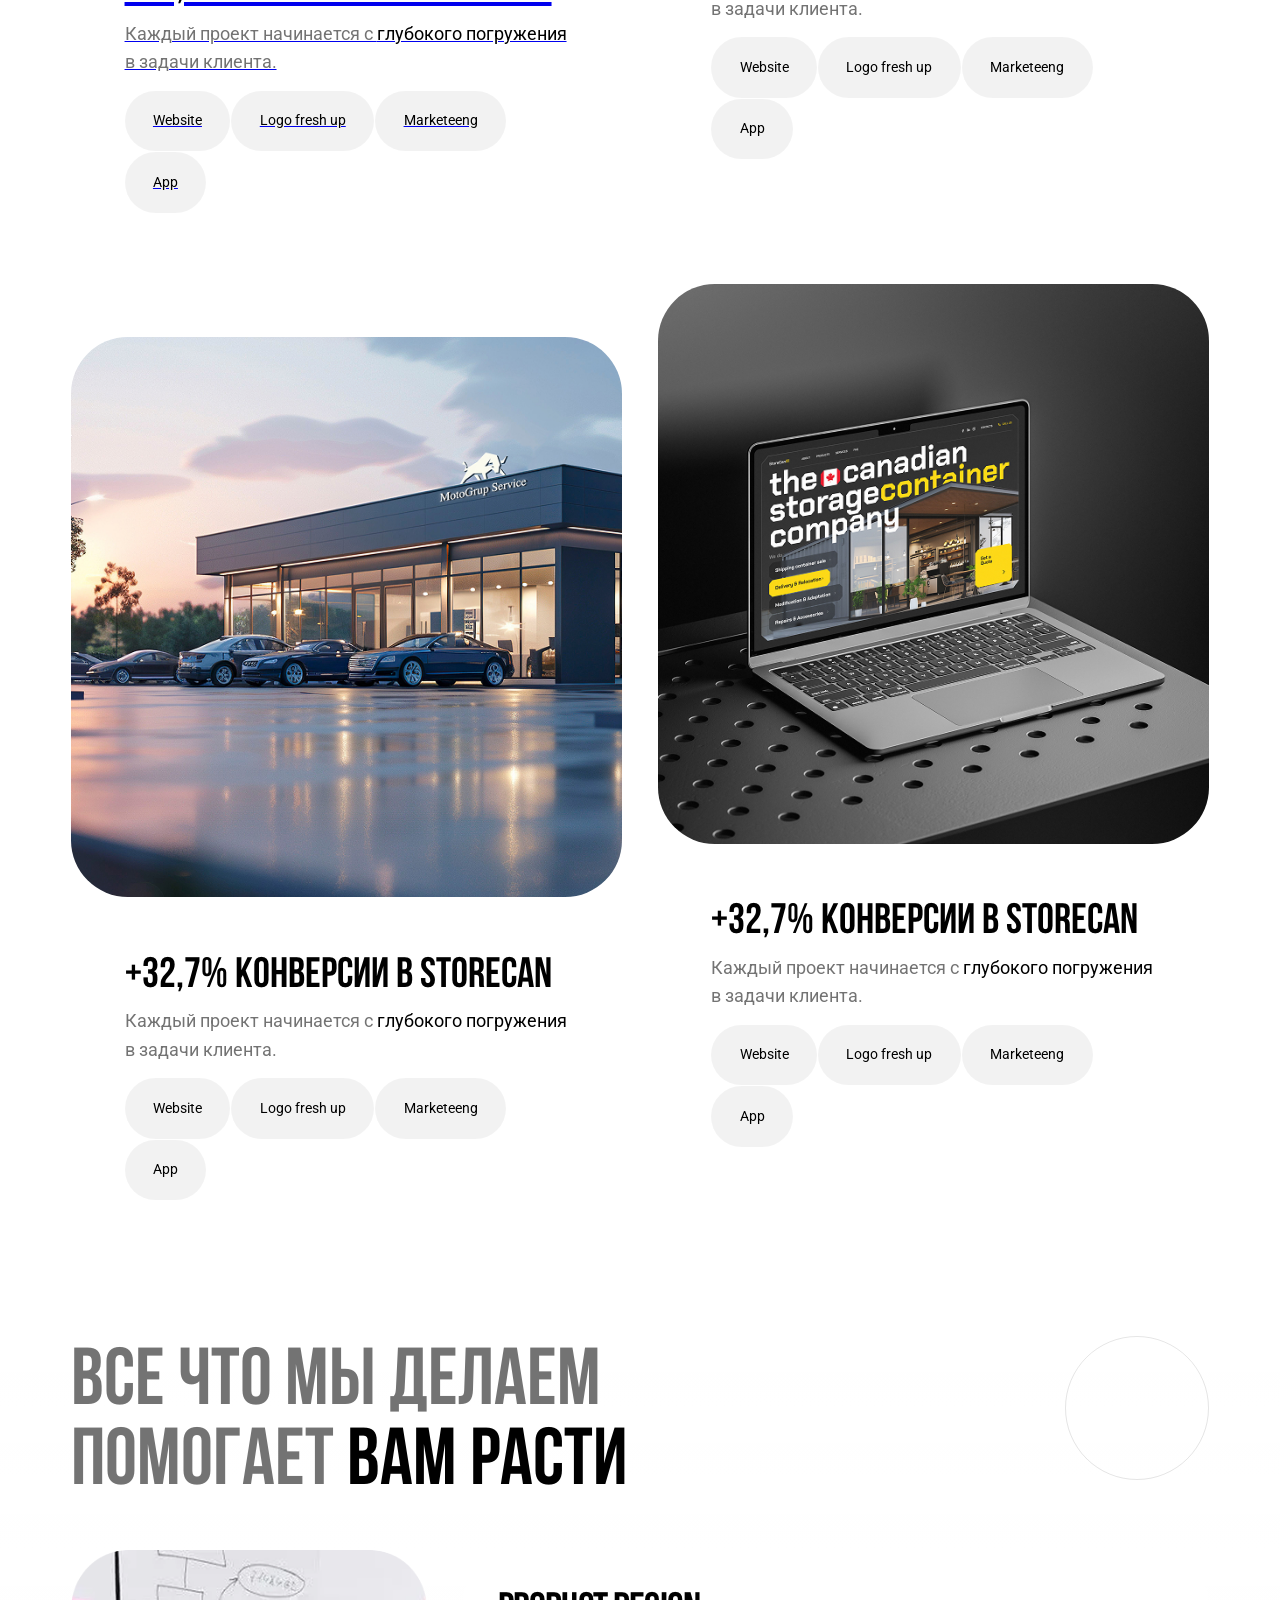
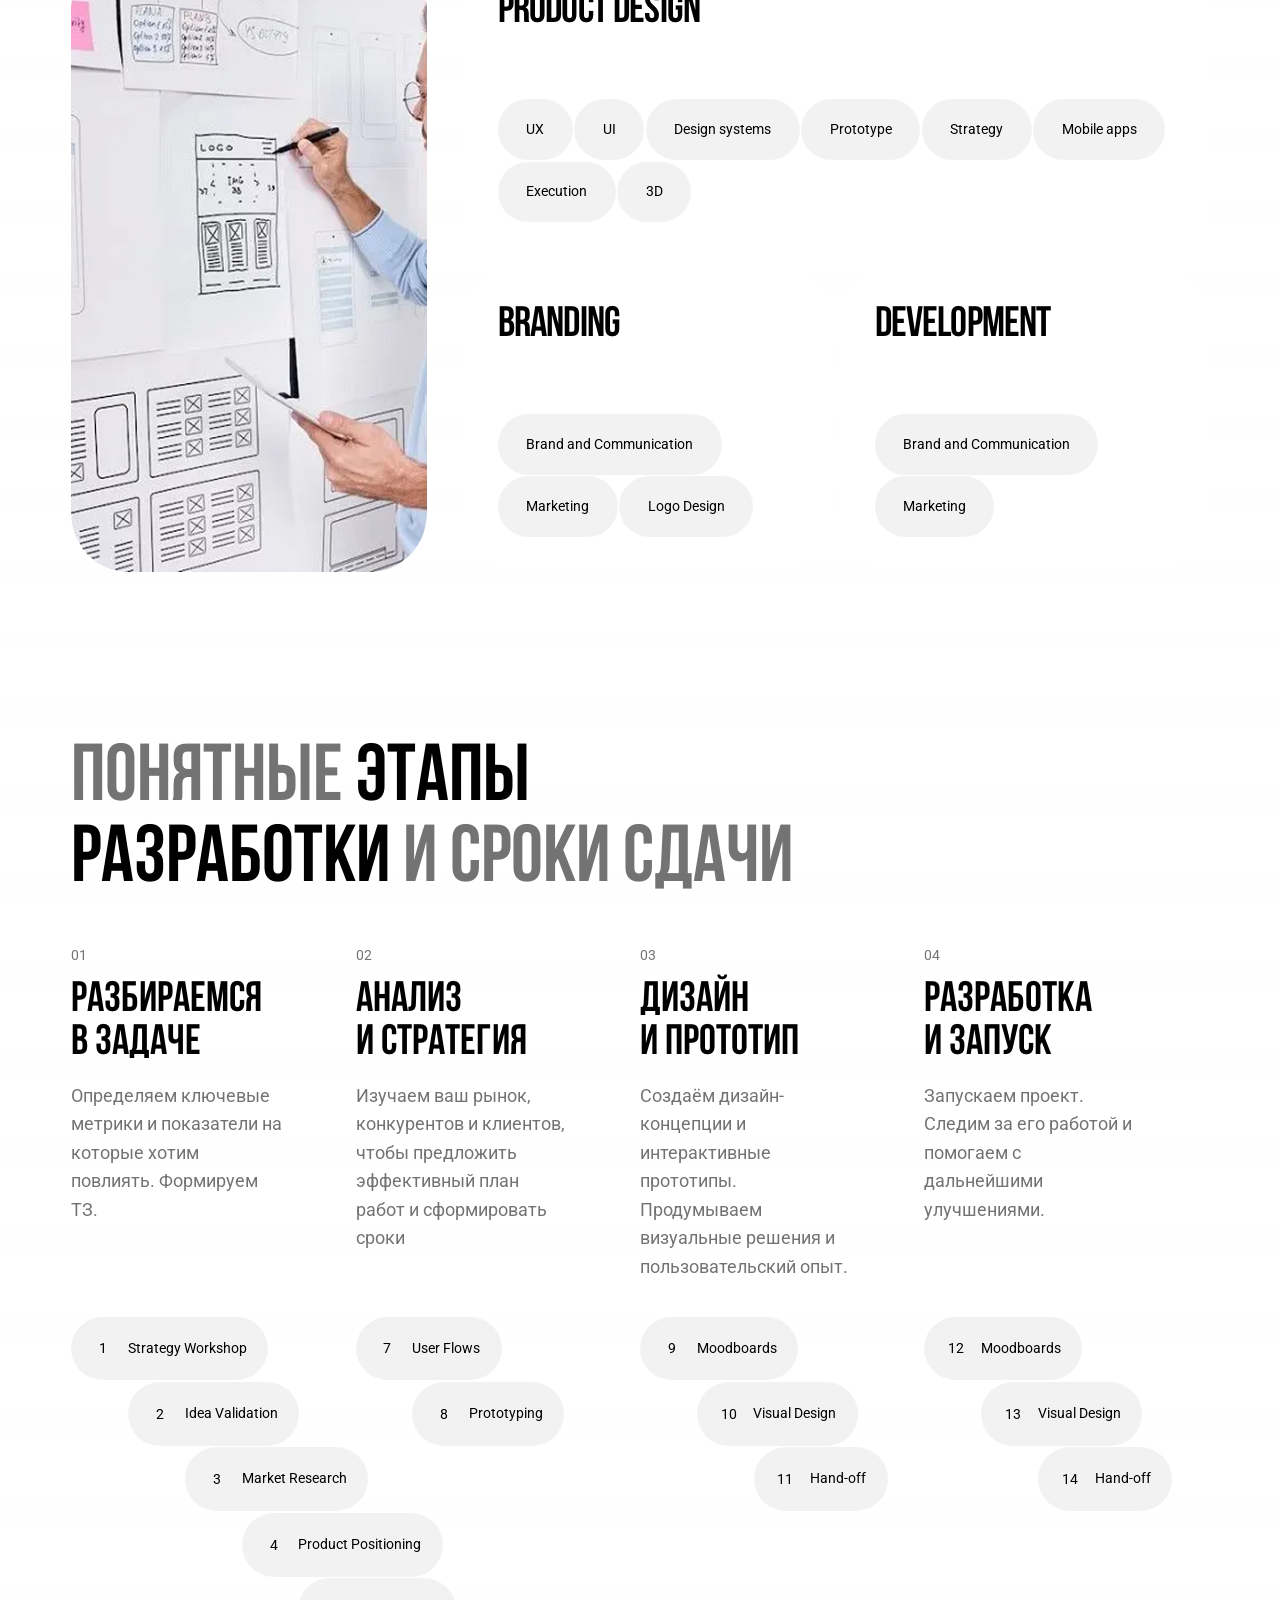
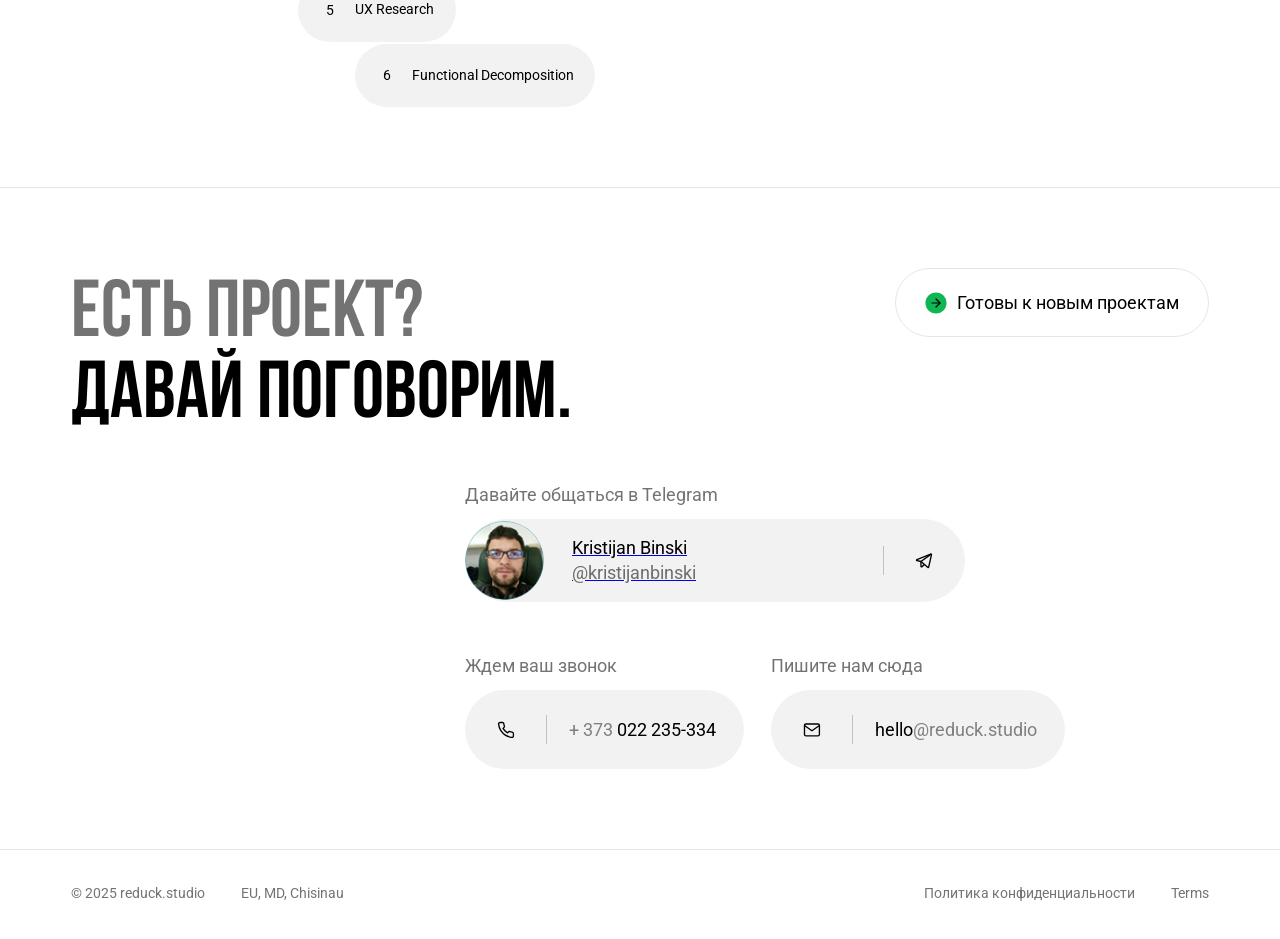
==== commit c5420852: "Refined responsive layout, improved phase-step styles, and removed unused SVG icons" ====
--- a/index.html
+++ b/index.html
@@ -296,45 +296,7 @@
 </section>
 <section class="process container container-with_gradient">
   <div class="statement">
-    <h2>понятные этапы разработки и сроки сдачи</h2>
-    <div class="statement-icon">
-      <svg
-        width="32"
-        height="32"
-        viewBox="0 0 32 32"
-        fill="none"
-        xmlns="http://www.w3.org/2000/svg"
-      >
-        <path
-          d="M8 28C10.2091 28 12 26.2091 12 24C12 21.7909 10.2091 20 8 20C5.79086 20 4 21.7909 4 24C4 26.2091 5.79086 28 8 28Z"
-          stroke="white"
-          stroke-width="2"
-          stroke-linecap="round"
-          stroke-linejoin="round"
-        />
-        <path
-          d="M24 12C24 15.1826 22.7357 18.2348 20.4853 20.4853C18.2348 22.7357 15.1826 24 12 24"
-          stroke="white"
-          stroke-width="2"
-          stroke-linecap="round"
-          stroke-linejoin="round"
-        />
-        <path
-          d="M24 12C26.2091 12 28 10.2091 28 8C28 5.79086 26.2091 4 24 4C21.7909 4 20 5.79086 20 8C20 10.2091 21.7909 12 24 12Z"
-          stroke="white"
-          stroke-width="1.5"
-          stroke-linecap="round"
-          stroke-linejoin="round"
-        />
-        <path
-          d="M8 4V20"
-          stroke="white"
-          stroke-width="1.5"
-          stroke-linecap="round"
-          stroke-linejoin="round"
-        />
-      </svg>
-    </div>
+    <h2>понятные <em>этапы разработки</em> и сроки сдачи</h2>
   </div>
 
   <div class="breakdown-phases">
--- a/assets/styles.compiled.css
+++ b/assets/styles.compiled.css
@@ -1 +1 @@
-@font-face{font-display:swap;font-family:Bebas Neue;font-style:normal;font-weight:700;src:url(/assets/fonts/BebasNeue/BebasNeue-Bold.otf) format("opentype")}:root{--space-2:0.13vw;--space-4:0.28vw;--space-6:0.4vw;--space-8:0.55vw;--space-10:0.7vw;--space-12:0.83vw;--space-14:0.97vw;--space-15:1.04vw;--space-16:1.1vw;--space-18:1.25vw;--space-20:1.4vw;--space-24:1.67vw;--space-27:1.875vw;--space-30:2.08vw;--space-32:2.22vw;--space-34:2.35vw;--space-36:2.5vw;--space-38:2.64vw;--space-40:2.78vw;--space-43:2.98vw;--space-48:3.33vw;--space-56:3.89vw;--space-60:4.17vw;--space-64:4.44vw;--space-72:5vw;--space-75:5.21vw;--space-80:5.56vw;--space-85:5.9vw;--space-88:6.11vw;--space-90:6.25vw;--space-100:6.94vw;--space-108:7.5vw;--space-120:8.33vw;--space-146:10.15vw;--space-150:10.4vw;--space-158:11vw;--space-160:11.11vw;--space-173:12vw;--space-187:13vw;--space-200:13.89vw;--space-240:16.66vw;--space-270:18.75vw;--space-300:20.83vw;--space-320:22.22vw;--space-340:23.6vw;--space-403:28vw;--space-420:29.2vw;--space-443:30.8vw;--space-562:39vw;--space-634:44vw;--space-720:50vw;--space-1000:69.44vw;--font-16:1.11vw;--font-20:1.39vw;--font-24:1.67vw;--font-28:1.95vw;--font-32:2.22vw;--font-40:2.77vw;--font-48:3.33vw;--font-56:3.9vw;--font-64:4.44vw;--font-90:6.3vw;--font-120:8.33vw;--font-144:10vw;--space-840:58.33vw}*,:after,:before{box-sizing:border-box}@media (prefers-reduced-motion:reduce){*,:after,:before{animation-duration:.01ms!important;animation-iteration-count:1!important;scroll-behavior:auto!important;transition-duration:.01ms!important}}*{margin:0;padding:0;transition:color .2s ease,background-color .2s ease,stroke .2s ease}@media (prefers-reduced-motion:no-preference){html{interpolate-size:allow-keywords}}body{-webkit-font-smoothing:antialiased;background-color:var(--color-bg-general-primary);color:var(--color-content-general-primary);font-family:Roboto,sans-serif;font-size:var(--font-20);font-weight:400;line-height:var(--font-24);margin:0}canvas,img,picture,svg,video{display:block}button,input,select,textarea{font:inherit}button{background:none;border:none;color:inherit;cursor:pointer}h1,h2,h3,h4,h5,h6,p{overflow-wrap:break-word}h1,h2,h3,h4,h5,h6{text-wrap:balance}h2{font-family:Bebas Neue,sans-serif;font-weight:700}.container{max-width:100%;padding:0 var(--space-80);transform-origin:top;width:100vw}.container-with_gradient{background:linear-gradient(1turn,hsla(0,0%,100%,.05),hsla(0,0%,100%,.022) 56.29%,hsla(0,0%,100%,0))}header{align-items:center;display:flex;justify-content:space-between;margin:var(--space-30) 0;padding:var(--space-8) var(--space-16) var(--space-8) var(--space-80)}.logo img{height:var(--space-40);width:var(--space-160)}.sr-only{height:1px;margin:-1px;overflow:hidden;padding:0;position:absolute;width:1px;clip:rect(0,0,0,0);border-width:0;white-space:nowrap}.nav-buttons{align-items:center;display:flex;justify-content:center}.nav-button{align-items:center;display:flex;font-family:Bebas Neue,sans-serif;font-size:max(var(--font-16),14px);height:var(--space-56);justify-content:center;width:var(--space-56);& svg{height:var(--space-16);min-height:15px;min-width:15px;width:var(--space-16)}}.footer{border-top:1px solid var(--color-border-general-primary);padding-bottom:var(--space-40);padding-top:var(--space-40)}.footer-content{align-items:center;display:flex;justify-content:space-between}.footer-left{display:flex;gap:var(--space-40);& span{color:var(--color-content-general-disabled);font-size:var(--font-16);line-height:var(--font-20)}}.footer-right{display:flex;gap:var(--space-40);& a{color:var(--color-content-general-disabled);font-size:var(--font-16);line-height:var(--font-20);text-decoration:none;&:hover{color:var(--color-content-general-primary)}}}.bg-decorator{background:#396bf4;border-radius:50%;filter:blur(200px);opacity:.3;pointer-events:none;position:fixed;z-index:-1}.bg-decorator--1{height:40.63vw;left:-8.54vw;top:-17.36vw;width:40.63vw}.bg-decorator--2{height:66.67vw;left:33.33vw;top:0;width:66.67vw}.hero{margin-bottom:var(--space-150)}.hero h1{font-family:Bebas Neue,sans-serif;font-size:var(--font-144);font-weight:700;line-height:var(--font-144);margin-bottom:var(--space-30);text-transform:uppercase;& em{color:var(--color-content-general-disabled);flex-wrap:wrap;font-style:normal}}.hero-cta{align-items:end;display:flex;flex-wrap:wrap}.cta-checkpoint{height:1px;pointer-events:none;visibility:hidden;width:1px}@keyframes pulse{0%{box-shadow:0 0 0 0 var(--color-action-brand-normal)}35%{box-shadow:0 0 0 var(--space-24) rgba(255,230,0,0)}50%{box-shadow:0 0 0 0 rgba(255,230,0,0)}to{box-shadow:0 0 0 0 rgba(255,230,0,0)}}.cta-button{align-items:center;animation:pulse 4s infinite;background-color:var(--color-action-brand-normal);border-radius:var(--space-1000);color:var(--color-content-general-black);display:inline-flex;font-family:Bebas Neue,sans-serif;font-size:var(--font-24);font-weight:700;line-height:var(--font-24);padding:var(--space-43) var(--space-64);text-align:left;transition:background-color .2s,padding .6s cubic-bezier(.4,0,.2,1),font-size .6s cubic-bezier(.4,0,.2,1),opacity .3s ease-in-out,line-height .6s cubic-bezier(.4,0,.2,1),transform .6s cubic-bezier(.4,0,.2,1);&:hover{animation:none;background-color:var(--color-action-brand-hover)}& svg{height:var(--space-24);margin-right:var(--space-16);transition:width .6s cubic-bezier(.4,0,.2,1),height .6s cubic-bezier(.4,0,.2,1);width:var(--space-24)}}.hero-contact{color:var(--color-content-general-tertiary);font-family:Roboto,sans-serif;margin-left:var(--space-443);width:var(--space-634)}.contact-description{color:var(--color-content-general-disabled);font-size:var(--font-24);line-height:var(--space-40);margin-bottom:var(--space-30)}.contact-card__text{font-size:var(--font-20);line-height:var(--font-24);margin-left:var(--space-32);& em{color:var(--color-content-general-primary);font-style:normal}}.contact-card{align-items:center;color:inherit;display:flex;text-decoration:none;& img{border-radius:50%;height:var(--space-88);width:var(--space-88)}&:hover em,&:hover path{color:var(--color-action-brand-normal);stroke:var(--color-action-brand-normal)}}.contact-chat{background-color:var(--color-bg-general-secondary);border-radius:50%;padding:var(--space-32);& svg{height:var(--space-24);width:var(--space-24)}}.projects{padding-bottom:var(--space-72)}.projects h2{font-size:var(--font-90);font-weight:400;line-height:var(--font-90);margin-bottom:var(--space-30)}.projects-items{column-gap:var(--space-40);display:grid;grid-template-columns:repeat(2,1fr);position:relative}.project-card{position:relative;&:hover h3{color:var(--color-action-brand-active)}&:hover img{transform:scale(1.05)}&:nth-child(odd){margin:var(--space-60) 0}& img{border-radius:var(--space-64);height:auto;transition:transform .3s ease;width:100%}}.project-info{color:var(--color-content-general-primary);display:flex;flex-direction:column;justify-content:center;line-height:var(--font-32);padding:var(--space-60) var(--space-60) var(--space-20);& h3{color:var(--color-content-general-primary);font-family:Bebas Neue,sans-serif;font-size:var(--font-48);font-weight:700;line-height:var(--font-48)}& h3,& p{margin-bottom:var(--space-16)}& p{color:var(--color-content-general-disabled)}& em{color:var(--color-content-general-primary);font-style:normal}}.tags{display:flex;flex-wrap:wrap;gap:1px}.tag{background-color:var(--color-action-secondary-subtile-hover);border-radius:999px;color:var(--color-content-general-primary);font-size:var(--font-16);line-height:var(--font-20);padding:var(--space-24) var(--space-32)}.statement{align-items:start;display:flex;justify-content:space-between;& h2{color:var(--color-content-general-disabled);font-size:var(--font-90);font-weight:400;line-height:var(--font-90);margin-bottom:var(--space-60);max-width:var(--space-1000)}& em{color:var(--color-content-general-primary);font-style:normal}}.statement-icon{border:1px solid var(--color-border-general-primary);border-radius:50%;padding:var(--space-64);& svg{height:var(--space-32);width:var(--space-32)}}.services{padding-bottom:var(--space-90);position:relative}.services-categories-container{align-items:start;display:flex;gap:var(--space-40)}.services-image{flex-shrink:0;& img{border-radius:50%;height:27.78vw;object-fit:cover;width:27.78vw}}.services-categories{display:grid;flex:1;gap:var(--space-8);grid-template-columns:1fr 1fr}.services-category{background-color:var(--color-bg-general-primary);border-radius:var(--space-64);display:flex;flex-direction:column;gap:var(--space-80);padding:var(--space-40)}.services-category:first-child{grid-column:1/-1}.category-title{color:var(--color-content-general-primary);font-family:Bebas Neue,sans-serif;font-size:var(--font-48);font-weight:700;letter-spacing:-.02em;line-height:var(--font-48)}.services-tags{display:flex;flex-wrap:wrap;gap:var(--space-2)}.service-tag{background-color:var(--color-action-secondary-subtile-hover);border-radius:999px;color:var(--color-content-general-primary);font-family:Roboto,sans-serif;font-size:var(--font-16);line-height:var(--font-20);padding:var(--space-24) var(--space-32)}.process{padding-bottom:var(--space-90);padding-top:var(--space-90)}.breakdown-phases{display:flex;position:relative}.phase-column{display:flex;flex-direction:column;flex-shrink:0;overflow:visible;width:var(--space-320)}.phase-number{color:var(--color-content-general-disabled);font-family:Roboto,sans-serif;font-size:var(--font-16);line-height:var(--font-20);margin-bottom:var(--space-12)}.phase-column h5{color:var(--color-content-general-primary);font-family:Bebas Neue,sans-serif;font-size:var(--font-48);font-weight:700;line-height:var(--font-48);margin-bottom:var(--space-24);text-transform:uppercase}.phase-description{color:var(--color-content-general-disabled);font-family:Roboto,sans-serif;font-size:var(--font-20);line-height:var(--font-32);margin-bottom:var(--space-40);max-width:var(--space-240)}.phase-steps{align-items:flex-start;display:flex;flex-direction:column;gap:var(--space-2)}.phase-step__item{align-items:center;background-color:var(--color-action-secondary-subtile-disabled);border-radius:999px;display:flex;flex:0 0 auto;font-family:Roboto,sans-serif;font-size:var(--font-16);gap:var(--space-8);line-height:var(--font-20);padding:var(--space-16) var(--space-24) var(--space-16) var(--space-16);white-space:nowrap}.phase-step__item:nth-child(n+2){margin-left:var(--space-64)}.phase-step__item:nth-child(n+3){margin-left:calc(var(--space-64)*2)}.phase-step__item:nth-child(n+4){margin-left:calc(var(--space-64)*3)}.phase-step__item:nth-child(n+5){margin-left:calc(var(--space-64)*4)}.phase-step__item:nth-child(n+6){margin-left:calc(var(--space-64)*5)}.phase-step__number{background-color:var(--color-bg-general-secondary);border-radius:50%;flex:0 0 auto;padding:var(--space-10) var(--space-15)}.phase-step__number,.phase-step__text{font-size:var(--font-16);line-height:var(--font-20)}.phase-step__text{color:var(--color-content-general-primary);font-weight:400}.contact-section{border-top:1px solid var(--color-border-general-primary);padding-bottom:var(--space-90);padding-top:var(--space-90)}.contact-status{align-items:center;border:1px solid var(--color-border-general-primary);border-radius:999px;display:flex;gap:var(--space-10);padding:var(--space-24) var(--space-32);& span{color:var(--color-content-general-primary);font-size:var(--font-20);line-height:var(--font-24)}}.contact-cta_footer{display:flex;margin-left:var(--space-443)}.cta-button_footer{height:1px;pointer-events:none;visibility:hidden;width:1px}.contact-methods{display:flex;flex-direction:column;gap:var(--space-60)}.contact-method h3{color:var(--color-content-general-disabled);font-size:var(--font-20);font-weight:400;line-height:var(--font-24);margin-bottom:var(--space-16)}.telegram-contact{align-items:center;background-color:var(--color-bg-general-secondary);border-radius:999px;display:flex;padding:var(--space-20) var(--space-36) var(--space-20) var(--space-120);position:relative;width:var(--space-562);& img{border-radius:50%;height:var(--space-88);left:0;position:absolute;width:var(--space-88)}}.contact-details{flex:1;position:relative;& h4{color:var(--color-content-general-primary);font-weight:400;margin-bottom:var(--space-4)}& h4,& p{font-size:var(--font-20);line-height:var(--font-24)}& p{color:var(--color-content-general-disabled)}}.telegram-icon{display:flex;padding-left:var(--space-36);position:relative;&:after{border-right:1px solid var(--color-border-general-secondary);content:"";height:var(--space-32);left:0;position:absolute;top:calc(var(--space-6)*-1);width:1px}& svg{height:var(--space-20);width:var(--space-20)}}.contact-options{display:flex;gap:var(--space-30)}.contact-option{flex:1}.contact-option h4{color:var(--color-content-general-disabled);font-size:var(--font-20);font-weight:400;line-height:var(--font-24);margin-bottom:var(--space-16)}.contact-link{align-items:center;background-color:var(--color-bg-general-secondary);border-radius:999px;display:flex;gap:1.7vw;justify-content:center;padding:var(--space-32) var(--space-32) var(--space-32) var(--space-36);& span{color:var(--color-content-general-primary);font-size:var(--font-20);line-height:var(--font-24);& em{color:var(--color-action-primary-disabled);font-style:normal}}& svg{height:var(--space-20);width:var(--space-20)}}.contact-link__icon{display:flex;padding-right:var(--space-36);position:relative;&:after{border-right:1px solid var(--color-border-general-secondary);content:"";height:var(--space-32);position:absolute;right:0;top:calc(var(--space-6)*-1);width:1px}}.case-study{background-color:var(--color-bg-general-primary)}.case-study-header{align-items:center;display:flex;flex-wrap:wrap;gap:var(--space-300);padding:var(--space-30) 0}.back-button{align-items:center;border:1px solid var(--color-action-outline-normal);border-radius:var(--space-30);color:var(--color-content-general-primary);cursor:pointer;display:flex;font-size:var(--font-16);gap:var(--space-8);line-height:var(--font-20);padding:var(--space-18) var(--space-24);transition:all .2s ease;&:hover{background-color:var(--color-action-secondary-subtile-hover);border-color:var(--color-border-general-secondary)}& svg{height:var(--space-20);stroke:var(--color-content-general-primary);width:var(--space-20)}}.case-study-tags{align-items:center;display:flex;flex-wrap:wrap}.case-study-tag{background-color:var(--color-bg-general-secondary);border-radius:var(--space-30);color:var(--color-content-general-primary);cursor:pointer;font-size:var(--font-16);line-height:var(--font-20);padding:var(--space-18) var(--space-24);white-space:nowrap;&:hover{background-color:var(--color-action-success-subtile-hover);color:var(--color-action-success-hover)}}.case-study-content{display:flex;gap:var(--space-270)}.case-study-title{color:var(--color-content-general-primary);font-size:var(--font-120);font-weight:400;line-height:var(--font-120);margin-bottom:var(--space-40);text-wrap:pretty}.case-study-info{display:flex;flex-direction:column;gap:var(--space-40);position:relative}.case-study-link{align-items:center;display:flex;gap:var(--space-8);& svg{height:var(--space-20);width:var(--space-20);& path{stroke:var(--color-content-general-primary)}}& a{color:var(--color-content-general-primary);font-size:var(--font-20);line-height:var(--font-24);text-decoration:underline;&:hover{color:var(--color-action-primary-hover)}}}.case-study-info .cta-button{margin-left:var(--space-20)}.case-study-description{color:var(--color-content-general-primary);font-size:var(--font-20);line-height:var(--space-32);max-width:var(--space-720)}.project-overview{background-color:var(--color-bg-general-primary);padding-bottom:var(--space-120);padding-top:var(--space-120)}.project-overview-content{display:flex;flex-direction:column;margin-bottom:var(--space-100);&:last-child{margin-bottom:0}}.project-overview-label{color:var(--color-action-outline-hover);font-size:var(--font-24);font-weight:400;line-height:var(--font-32);margin-bottom:var(--space-30)}.project-overview-title{color:var(--color-content-general-primary);font-size:var(--font-64);font-weight:400;line-height:var(--font-64);margin-bottom:var(--space-60);max-width:var(--space-1000);text-wrap:pretty}.project-overview-description{align-self:center;color:var(--color-content-general-primary);max-width:var(--space-634);& p{font-size:var(--font-20);line-height:var(--space-32);margin-bottom:var(--space-30)}}.project-overview-list{font-size:var(--font-16);line-height:var(--font-24);list-style-type:none;& li{padding-left:var(--space-27);position:relative;&:before{background-color:var(--color-content-general-primary);content:"";height:var(--space-2);left:0;position:absolute;top:var(--space-12);width:var(--space-16)}}}.project-overview-list_title{margin-bottom:var(--space-16)}.project-meta{display:flex;flex-direction:column}.project-meta-row{align-items:center;border-top:1px solid var(--color-border-general-primary);display:flex;padding:var(--space-30) 0;&:last-child{border-bottom:none;padding-bottom:0}}.project-meta-item{display:flex;flex-direction:column;gap:var(--space-24)}.project-meta-label{color:var(--color-action-outline-hover);font-size:var(--font-16);font-weight:400;line-height:var(--font-20);margin-right:var(--space-340);width:var(--space-90)}.project-meta-tags{display:flex;flex-wrap:wrap;gap:var(--space-2)}.project-meta-tag{background-color:var(--color-bg-general-secondary);border-radius:var(--space-30);color:var(--color-content-general-primary);font-size:var(--font-16);line-height:var(--font-20);padding:var(--space-18) var(--space-24);transform:translateY(0);transition:all .2s ease;white-space:nowrap;&:hover{transform:translateY(-1px)}&:focus{outline:2px solid var(--color-action-primary-normal);outline-offset:2px}}.client-testimonial{margin-bottom:var(--space-90)}.testimonial-content{display:flex;flex-direction:column;gap:var(--space-30);margin:0 auto;max-width:var(--space-1000)}.testimonial-label{color:var(--color-action-outline-hover);font-size:var(--font-24);line-height:var(--font-32)}.testimonial-quote{color:var(--color-content-general-primary);font-size:var(--font-64);font-weight:400;line-height:var(--font-64)}.testimonial-author{align-items:center;display:flex;gap:var(--space-30)}.author-avatar{background-color:var(--color-bg-general-secondary);border-radius:50%;height:var(--space-80);overflow:hidden;width:var(--space-80);& img{height:100%;object-fit:cover;object-position:center;width:100%}}.author-info{display:flex;flex-direction:column;gap:var(--space-4)}.author-name{color:var(--color-content-general-primary);font-size:var(--font-24);font-weight:400;line-height:var(--font-32)}.author-title{color:var(--color-action-outline-hover);font-size:var(--font-20);line-height:var(--font-24)}.client-testimonial{opacity:0;transform:translateY(30px);transition:all .8s ease}.client-testimonial.animate-in{opacity:1;transform:translateY(0)}.testimonial-quote{opacity:0;transform:translateY(20px);transition:all .6s ease .2s}.client-testimonial.animate-in .testimonial-quote{opacity:1;transform:translateY(0)}.testimonial-author{opacity:0;transform:translateY(15px);transition:all .5s ease .4s}.client-testimonial.animate-in .testimonial-author{opacity:1;transform:translateY(0)}.project-navigation{background-color:var(--color-bg-general-primary);border-bottom:1px solid var(--color-border-general-primary);justify-content:space-between}.project-nav-item,.project-navigation{align-items:center;display:flex;position:relative}.project-nav-item{cursor:pointer;gap:var(--space-30);height:100%;padding:var(--space-90) 0;transition:all .3s ease}.project-nav-divider{background-color:var(--color-border-general-primary);height:var(--space-270);width:1px}.project-logo{background-color:var(--color-bg-general-secondary);height:var(--space-150);transition:transform .3s ease;width:var(--space-150)}.project-nav-info{display:flex;flex-direction:column}.project-nav-prev{& .project-nav-info{text-align:left}}.project-nav-next{& .project-nav-info{text-align:right}}.project-nav-label{color:var(--color-action-outline-hover);font-size:var(--font-24);font-weight:400;line-height:var(--font-32);margin-bottom:var(--space-16)}.project-nav-title{color:var(--color-content-general-primary);font-size:var(--font-32);font-weight:400;line-height:var(--font-40);margin:0;max-width:var(--space-300);transition:color .3s ease}.project-navigation{opacity:0;transform:translateY(20px);transition:all .6s ease}.project-navigation.animate-in{opacity:1;transform:translateY(0)}.contact-form-modal{background-color:var(--color-bg-general-primary);box-shadow:-8px 0 24px rgba(0,0,0,.15);height:100vh;overflow-y:auto;position:fixed;right:-100%;top:0;transition:right .4s cubic-bezier(.4,0,.2,1);width:var(--space-840);z-index:2000;&.open{right:0}}.contact-form-overlay{background-color:rgba(0,0,0,.6);height:100%;left:0;opacity:0;position:fixed;top:0;transition:opacity .4s ease,visibility .4s ease;visibility:hidden;width:100%;z-index:1999;&.open{opacity:1;visibility:visible}}.contact-form-content{display:flex;flex-direction:column;font-family:Roboto,sans-serif;padding:var(--space-60) var(--space-64)}.contact-form-header{align-items:flex-start;display:flex;justify-content:space-between;margin-bottom:var(--space-60)}.contact-form-title{color:var(--color-content-general-disabled);font-family:Bebas Neue,sans-serif;font-size:var(--font-90);font-weight:700;line-height:var(--font-90);max-width:calc(100% - var(--space-80));text-transform:uppercase;& em{color:var(--color-content-general-primary);font-style:normal}}.contact-form-close{align-items:center;background:transparent;border:none;cursor:pointer;display:flex;flex-shrink:0;height:var(--space-40);justify-content:center;transition:transform .2s ease;width:var(--space-40);&:hover{transform:rotate(90deg)}& svg{height:var(--space-24);width:var(--space-24);& path{stroke:var(--color-content-general-primary)}}}.contact-form-body{flex-direction:column}.contact-form-body,.form-row{display:flex;gap:var(--space-30)}.form-row{margin-bottom:var(--space-30)}.form-field{display:flex;flex:1;flex-direction:column;& input,& textarea{background:transparent;border:none;border-bottom:1px solid var(--color-border-general-primary);color:var(--color-content-general-primary);font-size:var(--font-20);line-height:var(--font-24);padding:var(--space-16) 0;transition:border-color .2s ease;&::placeholder{color:var(--color-content-general-disabled)}&:focus{border-bottom-color:var(--color-action-brand-normal);outline:none}}& textarea{min-height:var(--space-48);padding:0;resize:vertical}}.form-section{display:flex;gap:var(--space-30)}.form-section:has(~.form-section){margin-bottom:var(--space-30)}.form-section-label{color:var(--color-content-general-disabled);flex:0 0 auto;font-size:var(--font-20);line-height:var(--font-24);margin-top:var(--space-24);width:var(--space-120)}.form-options{display:flex;flex:1;flex-wrap:wrap;gap:var(--space-2)}.form-option{align-items:center;background-color:var(--color-bg-general-secondary);border:none;border-radius:999px;color:var(--color-content-general-primary);cursor:pointer;display:flex;font-size:var(--font-20);line-height:var(--font-24);padding:var(--space-24) var(--space-32);transition:all .2s ease;&:hover{background-color:var(--color-action-secondary-subtile-hover)}&.selected{background-color:var(--color-content-general-primary);color:var(--color-content-general-inverted-primary);& svg{height:var(--space-24);margin-right:var(--space-8);width:var(--space-24)}}}.form-submit{align-items:center;background-color:var(--color-action-brand-normal);border:none;border-radius:999px;color:var(--color-content-general-black);cursor:pointer;display:flex;font-family:Bebas Neue,sans-serif;font-size:var(--font-24);font-weight:700;gap:var(--space-16);justify-content:center;line-height:var(--font-24);padding:var(--space-38) 0;transition:background-color .2s ease;width:100%;&:hover{background-color:var(--color-action-brand-hover)}& svg{height:var(--space-24);width:var(--space-24)}}.form-footer{border-bottom:1px solid var(--color-border-general-primary);font-size:var(--font-20);line-height:var(--font-24);padding-bottom:var(--space-30)}.form-footer-text{color:var(--color-content-general-disabled);font-family:Roboto,sans-serif;& a{color:var(--color-content-general-primary);text-decoration:underline}}.form-footer-email{color:var(--color-content-general-disabled);& a{color:var(--color-content-general-primary);text-decoration:none}}.form-telegram-title{color:var(--color-content-general-disabled);font-size:var(--font-20);line-height:var(--font-24);margin-bottom:var(--space-24)}.form-telegram-button{align-items:center;background-color:var(--color-bg-general-secondary);border:none;border-radius:999px;cursor:pointer;display:flex;gap:var(--space-20);padding:var(--space-24) var(--space-32);transition:background-color .2s ease;width:100%;&:hover{background-color:var(--color-action-secondary-subtile-hover)}}.form-telegram-avatars{display:flex;margin-right:var(--space-16)}.form-telegram-avatar{border-radius:50%;height:var(--space-88);width:var(--space-88)}.form-telegram-text{flex:1;text-align:left;& p{color:var(--color-content-general-primary);font-family:Roboto,sans-serif;font-size:var(--font-16);line-height:var(--font-20)}}.form-telegram-icon{align-items:center;border-left:1px solid var(--color-border-general-secondary);display:flex;justify-content:center;padding-left:var(--space-20);& svg{height:var(--space-20);width:var(--space-20)}}@media screen and (max-width:768px){.container{padding:0 20px}header{flex-direction:row;gap:16px;margin:16px 0;padding:8px 16px 8px 20px}.logo img{height:30px;width:120px}.nav-button{font-size:14px;height:44px;justify-content:flex-start;padding:0 16px;width:100%}.nav-button svg{height:14px;width:14px}.hero{margin-bottom:60px}.hero h1{font-size:60px;line-height:60px;margin-bottom:24px}.hero-cta{align-items:flex-start;gap:32px}.cta-button-wrapper{margin-right:0}.cta-button{font-size:18px;line-height:18px;padding:20px 32px}.cta-button svg{height:18px;margin-right:12px;width:18px}.hero-contact{margin-left:0;width:100%}.contact-description{font-size:18px;line-height:28px;margin-bottom:20px}.contact-card__text{font-size:16px;line-height:20px;margin-left:32px}.contact-card img{height:64px;width:64px}.contact-chat{padding:24px}.contact-chat svg{height:20px;width:20px}.projects{padding-bottom:40px}.projects h2{font-size:40px;line-height:40px;margin-bottom:24px}.projects-items{column-gap:0;grid-template-columns:1fr;row-gap:32px}.project-card:nth-child(odd){margin:0}.project-info{line-height:24px;padding:32px 20px}.project-info h3{font-size:32px;line-height:32px;margin-bottom:12px}.project-info p{font-size:16px;line-height:20px;margin-bottom:12px}.tag{font-size:14px;line-height:18px;padding:8px 16px}.load-more{font-size:16px;margin-top:24px;padding:16px 24px;position:static;width:100%}.load-more svg{height:16px;margin-left:8px;width:16px}.statement{flex-direction:column;gap:24px}.statement h2{font-size:32px;line-height:38px;margin-bottom:0;max-width:100%}.statement-icon{align-self:flex-start;padding:32px}.statement-icon svg{height:24px;width:24px}.services{padding-bottom:60px}.services-categories-container{flex-direction:column;gap:24px}.services-image{order:-1;width:100%}.services-image img{aspect-ratio:1;height:auto;margin:0 auto;max-width:280px;width:100%}.services-categories{gap:8px;grid-template-columns:1fr}.services-category{border-radius:32px;gap:32px;padding:32px 24px 20px 20px}.category-title{font-size:28px;line-height:28px;margin-left:16px}.service-tag{font-size:14px;line-height:18px;padding:12px 20px}.process{padding-bottom:60px;padding-top:60px}.breakdown-phases{display:flex;flex-wrap:wrap;gap:32px;justify-content:center;padding-bottom:16px}.phase-column{flex:0 0 auto;width:280px}.phase-number{font-size:14px;line-height:18px}.phase-column h5{font-size:32px;line-height:32px;margin-bottom:16px}.phase-description{font-size:16px;line-height:24px;margin-bottom:24px}.phase-step__item{font-size:14px;gap:6px;line-height:18px;padding:12px 16px 12px 12px}.phase-step__item:nth-child(n+2){margin-left:32px}.phase-step__item:nth-child(n+3){margin-left:64px}.phase-step__item:nth-child(n+4){margin-left:96px}.phase-step__item:nth-child(n+5){margin-left:128px}.phase-step__item:nth-child(n+6){margin-left:160px}.phase-step__number{padding:8px 12px}.phase-step__number,.phase-step__text{font-size:14px;line-height:18px}.contact-section{padding-bottom:60px;padding-top:60px}.contact-content{flex-direction:column;gap:40px}.contact-status{gap:12px;padding:16px 24px}.contact-status span{font-size:16px;line-height:20px}.contact-cta_footer{align-items:flex-start;flex-direction:column;gap:40px;margin-top:40px}.contact-methods{gap:40px;width:100%}.contact-method h3{font-size:16px;line-height:20px;margin-bottom:12px}.telegram-contact{padding:16px 24px 16px 80px;width:100%}.telegram-contact img{height:64px;width:64px}.contact-details h4{font-size:16px;line-height:20px;margin-bottom:4px}.contact-details p{font-size:14px;line-height:18px}.telegram-icon{padding-left:24px}.telegram-icon:after{height:24px;top:-4px}.telegram-icon svg{height:16px;width:16px}.contact-options{flex-wrap:wrap;gap:16px;white-space:nowrap}.contact-option h4{font-size:16px;line-height:20px;margin-bottom:12px}.contact-link{gap:16px;padding:20px 24px}.contact-link span{font-size:16px;line-height:20px}.contact-link svg{height:16px;width:16px}.contact-link__icon{padding-right:24px}.contact-link__icon:after{height:24px;top:-4px}.footer{padding-bottom:24px;padding-top:24px}.footer-content{gap:20px}.footer-left{gap:12px}.footer-left span{font-size:14px;line-height:18px}.footer-right{gap:12px}.footer-right a{font-size:14px;line-height:18px}.case-study-header{gap:20px;padding:20px 0}.back-button{font-size:14px;gap:8px;line-height:18px;padding:12px 20px}.back-button svg{height:16px;width:16px}.case-study-tags{width:100%}.case-study-tag{font-size:14px;line-height:18px;padding:12px 20px}.case-study-content{flex-direction:column;gap:115px}.case-study-title{font-size:48px;line-height:48px;margin-bottom:24px}.case-study-info{align-items:flex-start;gap:24px}.case-study-link svg{height:16px;width:16px}.case-study-link a{font-size:16px;line-height:20px}.case-study-description{font-size:16px;line-height:24px;max-width:100%}.project-overview{padding-bottom:60px;padding-top:60px}.project-overview-content{margin-bottom:60px}.project-overview-label{font-size:18px;line-height:24px;margin-bottom:20px}.project-overview-title{font-size:36px;line-height:40px;margin-bottom:40px;max-width:100%}.project-overview-description{max-width:100%}.project-overview-description p{font-size:16px;line-height:24px;margin-bottom:20px}.project-overview-list{font-size:14px;line-height:20px}.project-overview-list_title{margin-bottom:12px}.project-overview-list li{padding-left:24px}.project-overview-list li:before{height:2px;top:10px;width:12px}.project-meta-row{align-items:flex-start;flex-direction:column;gap:16px;padding:20px 0}.project-meta-label{font-size:14px;line-height:18px;margin-right:0;width:auto}.project-meta-tag{font-size:14px;line-height:18px;padding:12px 20px}.client-testimonial{margin-bottom:60px}.testimonial-content{gap:24px;max-width:100%}.testimonial-label{font-size:18px;line-height:24px}.testimonial-quote{font-size:32px;line-height:38px}.testimonial-author{gap:20px}.author-avatar{height:56px;width:56px}.author-name{font-size:18px;line-height:24px}.author-title{font-size:16px;line-height:20px}.project-navigation{gap:32px}.project-nav-item{gap:20px;padding:40px 0;width:100%}.project-logo{height:80px;width:80px}.project-nav-label{font-size:16px;line-height:20px;margin-bottom:12px}.project-nav-title{font-size:24px;line-height:28px;max-width:100%}.contact-form-modal{right:-100%;width:100%}.contact-form-content{padding:32px 24px}.contact-form-title{font-size:60px;line-height:60px}.contact-form-close{height:32px;width:32px}.contact-form-close svg{height:24px;width:24px}.contact-form-body{gap:30px}.form-row{flex-direction:column;gap:30px;margin-bottom:18px}.form-field input,.form-field textarea{font-size:20px;line-height:24px;padding:12px 0}.form-field textarea{min-height:40px;padding:0}.form-section{gap:30px}.form-section-label{font-size:20px;line-height:24px;margin-top:14px;width:120px}.form-options{gap:2px}.form-option{font-size:20px;line-height:24px;padding:24px 32px}.form-option.selected svg{height:24px;margin-right:8px;width:24px}.form-submit{font-size:18px;line-height:18px;margin-top:16px;padding:20px 32px}.form-submit svg{height:20px;width:20px}.form-footer{padding-bottom:30px}.form-footer-email,.form-footer-text,.form-telegram-title{font-size:16px;line-height:20px}.form-telegram-title{margin-bottom:16px}.form-telegram-button{gap:12px;padding:16px 20px}.form-telegram-avatar{height:40px;width:40px}.form-telegram-text p{font-size:14px;line-height:18px}.form-telegram-icon{padding-left:16px}.form-telegram-icon svg{height:16px;width:16px}}.cta-button{bottom:auto;font-size:calc(var(--font-24)/2);left:var(--space-60);line-height:calc(var(--font-24)/2);opacity:1;padding:var(--space-20) var(--space-32);position:fixed;top:var(--button-top,calc(100vh - 50px));transition:top .3s cubic-bezier(.4,0,.2,1),bottom .3s cubic-bezier(.4,0,.2,1),padding .6s cubic-bezier(.4,0,.2,1),font-size .6s cubic-bezier(.4,0,.2,1),line-height .6s cubic-bezier(.4,0,.2,1),background-color .2s;will-change:top,bottom,padding,font-size;z-index:100;& svg{height:var(--space-12);margin-right:var(--space-16);transition:width .6s cubic-bezier(.4,0,.2,1),height .6s cubic-bezier(.4,0,.2,1);width:var(--space-12)}}.cta-button.no-position-transition{transition:padding .6s cubic-bezier(.4,0,.2,1),font-size .6s cubic-bezier(.4,0,.2,1),line-height .6s cubic-bezier(.4,0,.2,1),background-color .2s}.cta-button.at-footer{font-size:var(--font-24);line-height:var(--font-24);padding:var(--space-43) var(--space-64);& svg{height:var(--space-24);width:var(--space-24)}}@media (max-width:768px){.cta-button{left:20px}}+@font-face{font-display:swap;font-family:Bebas Neue;font-style:normal;font-weight:700;src:url(/assets/fonts/BebasNeue/BebasNeue-Bold.otf) format("opentype")}:root{--space-2:0.13vw;--space-4:0.28vw;--space-6:0.4vw;--space-8:0.55vw;--space-10:0.7vw;--space-12:0.83vw;--space-14:0.97vw;--space-15:1.04vw;--space-16:1.1vw;--space-18:1.25vw;--space-20:1.4vw;--space-24:1.67vw;--space-27:1.875vw;--space-30:2.08vw;--space-32:2.22vw;--space-34:2.35vw;--space-36:2.5vw;--space-38:2.64vw;--space-40:2.78vw;--space-43:2.98vw;--space-48:3.33vw;--space-56:3.89vw;--space-60:4.17vw;--space-64:4.44vw;--space-72:5vw;--space-75:5.21vw;--space-80:5.56vw;--space-85:5.9vw;--space-88:6.11vw;--space-90:6.25vw;--space-100:6.94vw;--space-108:7.5vw;--space-120:8.33vw;--space-146:10.15vw;--space-150:10.4vw;--space-158:11vw;--space-160:11.11vw;--space-173:12vw;--space-187:13vw;--space-200:13.89vw;--space-240:16.66vw;--space-270:18.75vw;--space-300:20.83vw;--space-320:22.22vw;--space-340:23.6vw;--space-400:27.78vw;--space-403:28vw;--space-420:29.2vw;--space-443:30.8vw;--space-562:39vw;--space-634:44vw;--space-720:50vw;--space-1000:69.44vw;--font-16:1.11vw;--font-20:1.39vw;--font-24:1.67vw;--font-28:1.95vw;--font-32:2.22vw;--font-40:2.77vw;--font-48:3.33vw;--font-56:3.9vw;--font-64:4.44vw;--font-90:6.3vw;--font-120:8.33vw;--font-144:10vw;--space-840:58.33vw}*,:after,:before{box-sizing:border-box}@media (prefers-reduced-motion:reduce){*,:after,:before{animation-duration:.01ms!important;animation-iteration-count:1!important;scroll-behavior:auto!important;transition-duration:.01ms!important}}*{margin:0;padding:0;transition:color .2s ease,background-color .2s ease,stroke .2s ease}@media (prefers-reduced-motion:no-preference){html{interpolate-size:allow-keywords}}body{-webkit-font-smoothing:antialiased;background-color:var(--color-bg-general-primary);color:var(--color-content-general-primary);font-family:Roboto,sans-serif;font-size:var(--font-20);font-weight:400;line-height:var(--font-24);margin:0}canvas,img,picture,svg,video{display:block}button,input,select,textarea{font:inherit}button{background:none;border:none;color:inherit;cursor:pointer}h1,h2,h3,h4,h5,h6,p{overflow-wrap:break-word}h1,h2,h3,h4,h5,h6{text-wrap:balance}h2{font-family:Bebas Neue,sans-serif;font-weight:700}.container{max-width:100%;padding:0 var(--space-80);transform-origin:top;width:100vw}.container-with_gradient{background:linear-gradient(1turn,hsla(0,0%,100%,.05),hsla(0,0%,100%,.022) 56.29%,hsla(0,0%,100%,0))}header{align-items:center;display:flex;justify-content:space-between;margin:var(--space-30) 0;padding:var(--space-8) var(--space-16) var(--space-8) var(--space-80)}.logo img{height:var(--space-40);width:var(--space-160)}.sr-only{height:1px;margin:-1px;overflow:hidden;padding:0;position:absolute;width:1px;clip:rect(0,0,0,0);border-width:0;white-space:nowrap}.nav-buttons{align-items:center;display:flex;justify-content:center}.nav-button{align-items:center;display:flex;font-family:Bebas Neue,sans-serif;font-size:max(var(--font-16),14px);height:var(--space-56);justify-content:center;width:var(--space-56);& svg{height:var(--space-16);min-height:15px;min-width:15px;width:var(--space-16)}}.footer{border-top:1px solid var(--color-border-general-primary);padding-bottom:var(--space-40);padding-top:var(--space-40)}.footer-content{align-items:center;display:flex;justify-content:space-between}.footer-left{display:flex;gap:var(--space-40);& span{color:var(--color-content-general-disabled);font-size:var(--font-16);line-height:var(--font-20)}}.footer-right{display:flex;gap:var(--space-40);& a{color:var(--color-content-general-disabled);font-size:var(--font-16);line-height:var(--font-20);text-decoration:none;&:hover{color:var(--color-content-general-primary)}}}.bg-decorator{background:#396bf4;border-radius:50%;filter:blur(200px);opacity:.3;pointer-events:none;position:fixed;z-index:-1}.bg-decorator--1{height:40.63vw;left:-8.54vw;top:-17.36vw;width:40.63vw}.bg-decorator--2{height:66.67vw;left:33.33vw;top:0;width:66.67vw}.hero{margin-bottom:var(--space-150)}.hero h1{font-family:Bebas Neue,sans-serif;font-size:var(--font-144);font-weight:700;line-height:var(--font-144);margin-bottom:var(--space-30);text-transform:uppercase;& em{color:var(--color-content-general-disabled);flex-wrap:wrap;font-style:normal}}.hero-cta{align-items:end;display:flex;flex-wrap:wrap}.cta-checkpoint{height:1px;pointer-events:none;visibility:hidden;width:1px}@keyframes pulse{0%{box-shadow:0 0 0 0 var(--color-action-brand-normal)}35%{box-shadow:0 0 0 var(--space-24) rgba(255,230,0,0)}50%{box-shadow:0 0 0 0 rgba(255,230,0,0)}to{box-shadow:0 0 0 0 rgba(255,230,0,0)}}.cta-button{align-items:center;animation:pulse 4s infinite;background-color:var(--color-action-brand-normal);border-radius:var(--space-1000);color:var(--color-content-general-black);display:inline-flex;font-family:Bebas Neue,sans-serif;font-size:var(--font-24);font-weight:700;line-height:var(--font-24);padding:var(--space-43) var(--space-64);text-align:left;transition:background-color .2s,padding .6s cubic-bezier(.4,0,.2,1),font-size .6s cubic-bezier(.4,0,.2,1),opacity .3s ease-in-out,line-height .6s cubic-bezier(.4,0,.2,1),transform .6s cubic-bezier(.4,0,.2,1);&:hover{animation:none;background-color:var(--color-action-brand-hover)}& svg{height:var(--space-24);margin-right:var(--space-16);transition:width .6s cubic-bezier(.4,0,.2,1),height .6s cubic-bezier(.4,0,.2,1);width:var(--space-24)}}.hero-contact{color:var(--color-content-general-tertiary);font-family:Roboto,sans-serif;margin-left:var(--space-443);width:var(--space-634)}.contact-description{color:var(--color-content-general-disabled);font-size:var(--font-24);line-height:var(--space-40);margin-bottom:var(--space-30)}.contact-card__text{font-size:var(--font-20);line-height:var(--font-24);margin-left:var(--space-32);& em{color:var(--color-content-general-primary);font-style:normal}}.contact-card{align-items:center;color:inherit;display:flex;text-decoration:none;& img{border-radius:50%;height:var(--space-88);width:var(--space-88)}&:hover em,&:hover path{color:var(--color-action-brand-normal);stroke:var(--color-action-brand-normal)}}.contact-chat{background-color:var(--color-bg-general-secondary);border-radius:50%;padding:var(--space-32);& svg{height:var(--space-24);width:var(--space-24)}}.projects{padding-bottom:var(--space-72)}.projects h2{font-size:var(--font-90);font-weight:400;line-height:var(--font-90);margin-bottom:var(--space-30)}.projects-items{column-gap:var(--space-40);display:grid;grid-template-columns:repeat(2,1fr);position:relative}.project-card{position:relative;&:hover h3{color:var(--color-action-brand-active)}&:hover img{transform:scale(1.05)}&:nth-child(odd){margin:var(--space-60) 0}& img{border-radius:var(--space-64);height:auto;transition:transform .3s ease;width:100%}}.project-info{color:var(--color-content-general-primary);display:flex;flex-direction:column;justify-content:center;line-height:var(--font-32);padding:var(--space-60) var(--space-60) var(--space-20);& h3{color:var(--color-content-general-primary);font-family:Bebas Neue,sans-serif;font-size:var(--font-48);font-weight:700;line-height:var(--font-48)}& h3,& p{margin-bottom:var(--space-16)}& p{color:var(--color-content-general-disabled)}& em{color:var(--color-content-general-primary);font-style:normal}}.tags{display:flex;flex-wrap:wrap;gap:1px}.tag{background-color:var(--color-action-secondary-subtile-hover);border-radius:999px;color:var(--color-content-general-primary);font-size:var(--font-16);line-height:var(--font-20);padding:var(--space-24) var(--space-32)}.statement{align-items:start;display:flex;justify-content:space-between;& h2{color:var(--color-content-general-disabled);font-size:var(--font-90);font-weight:400;line-height:var(--font-90);margin-bottom:var(--space-60);max-width:var(--space-1000)}& em{color:var(--color-content-general-primary);font-style:normal}}.statement-icon{border:1px solid var(--color-border-general-primary);border-radius:50%;padding:var(--space-64);& svg{height:var(--space-32);width:var(--space-32)}}.services{padding-bottom:var(--space-90);position:relative}.services-categories-container{align-items:stretch;display:flex;gap:var(--space-40)}.services-image{display:flex;flex-shrink:0;width:var(--space-400);& img{border-radius:var(--space-64);width:100%}}.services-categories{display:grid;flex:1;gap:var(--space-8);grid-template-columns:1fr 1fr}.services-category{background-color:var(--color-bg-general-primary);border-radius:var(--space-64);display:flex;flex-direction:column;gap:var(--space-80);padding:var(--space-40)}.services-category:first-child{grid-column:1/-1}.category-title{color:var(--color-content-general-primary);font-family:Bebas Neue,sans-serif;font-size:var(--font-48);font-weight:700;letter-spacing:-.02em;line-height:var(--font-48)}.services-tags{display:flex;flex-wrap:wrap;gap:var(--space-2)}.service-tag{background-color:var(--color-action-secondary-subtile-hover);border-radius:999px;color:var(--color-content-general-primary);font-family:Roboto,sans-serif;font-size:var(--font-16);line-height:var(--font-20);padding:var(--space-24) var(--space-32)}.process{padding-bottom:var(--space-90);padding-top:var(--space-90)}.breakdown-phases{display:flex;position:relative}.phase-column{display:flex;flex-direction:column;flex-shrink:0;overflow:visible;width:var(--space-320)}.phase-number{color:var(--color-content-general-disabled);font-family:Roboto,sans-serif;font-size:var(--font-16);line-height:var(--font-20);margin-bottom:var(--space-12)}.phase-column h5{color:var(--color-content-general-primary);font-family:Bebas Neue,sans-serif;font-size:var(--font-48);font-weight:700;line-height:var(--font-48);margin-bottom:var(--space-24);text-transform:uppercase}.phase-description{color:var(--color-content-general-disabled);font-family:Roboto,sans-serif;font-size:var(--font-20);line-height:var(--font-32);margin-bottom:var(--space-40);max-width:var(--space-240)}.phase-steps{align-items:flex-start;display:flex;flex-direction:column;gap:var(--space-2)}.phase-step__item{align-items:center;background-color:var(--color-action-secondary-subtile-disabled);border-radius:999px;display:flex;flex:0 0 auto;font-family:Roboto,sans-serif;font-size:var(--font-16);gap:var(--space-8);line-height:var(--font-20);padding:var(--space-16) var(--space-24) var(--space-16) var(--space-16);white-space:nowrap}.phase-step__item:nth-child(n+2){margin-left:var(--space-64)}.phase-step__item:nth-child(n+3){margin-left:calc(var(--space-64)*2)}.phase-step__item:nth-child(n+4){margin-left:calc(var(--space-64)*3)}.phase-step__item:nth-child(n+5){margin-left:calc(var(--space-64)*4)}.phase-step__item:nth-child(n+6){margin-left:calc(var(--space-64)*5)}.phase-step__number{align-items:center;background-color:var(--color-bg-general-secondary);border-radius:50%;display:flex;flex:0 0 auto;font-size:var(--font-16);height:2.78vw;justify-content:center;line-height:1;min-width:2.78vw;padding:0 var(--space-8)}.phase-step__text{color:var(--color-content-general-primary);font-size:var(--font-16);font-weight:400;line-height:var(--font-20)}.contact-section{border-top:1px solid var(--color-border-general-primary);padding-bottom:var(--space-90);padding-top:var(--space-90)}.contact-status{align-items:center;border:1px solid var(--color-border-general-primary);border-radius:999px;display:flex;gap:var(--space-10);padding:var(--space-24) var(--space-32);& span{color:var(--color-content-general-primary);font-size:var(--font-20);line-height:var(--font-24)}}.contact-cta_footer{display:flex;margin-left:var(--space-443)}.cta-button_footer{height:1px;pointer-events:none;visibility:hidden;width:1px}.contact-methods{display:flex;flex-direction:column;gap:var(--space-60)}.contact-method h3{color:var(--color-content-general-disabled);font-size:var(--font-20);font-weight:400;line-height:var(--font-24);margin-bottom:var(--space-16)}.telegram-contact{align-items:center;background-color:var(--color-bg-general-secondary);border-radius:999px;display:flex;padding:var(--space-20) var(--space-36) var(--space-20) var(--space-120);position:relative;width:var(--space-562);& img{border-radius:50%;height:var(--space-88);left:0;position:absolute;width:var(--space-88)}}.contact-details{flex:1;position:relative;& h4{color:var(--color-content-general-primary);font-weight:400;margin-bottom:var(--space-4)}& h4,& p{font-size:var(--font-20);line-height:var(--font-24)}& p{color:var(--color-content-general-disabled)}}.telegram-icon{display:flex;padding-left:var(--space-36);position:relative;&:after{border-right:1px solid var(--color-border-general-secondary);content:"";height:var(--space-32);left:0;position:absolute;top:calc(var(--space-6)*-1);width:1px}& svg{height:var(--space-20);width:var(--space-20)}}.contact-options{display:flex;gap:var(--space-30)}.contact-option{flex:1}.contact-option h4{color:var(--color-content-general-disabled);font-size:var(--font-20);font-weight:400;line-height:var(--font-24);margin-bottom:var(--space-16)}.contact-link{align-items:center;background-color:var(--color-bg-general-secondary);border-radius:999px;display:flex;gap:1.7vw;justify-content:center;padding:var(--space-32) var(--space-32) var(--space-32) var(--space-36);& span{color:var(--color-content-general-primary);font-size:var(--font-20);line-height:var(--font-24);& em{color:var(--color-action-primary-disabled);font-style:normal}}& svg{height:var(--space-20);width:var(--space-20)}}.contact-link__icon{display:flex;padding-right:var(--space-36);position:relative;&:after{border-right:1px solid var(--color-border-general-secondary);content:"";height:var(--space-32);position:absolute;right:0;top:calc(var(--space-6)*-1);width:1px}}.case-study{background-color:var(--color-bg-general-primary)}.case-study-header{align-items:center;display:flex;flex-wrap:wrap;gap:var(--space-300);padding:var(--space-30) 0}.back-button{align-items:center;border:1px solid var(--color-action-outline-normal);border-radius:var(--space-30);color:var(--color-content-general-primary);cursor:pointer;display:flex;font-size:var(--font-16);gap:var(--space-8);line-height:var(--font-20);padding:var(--space-18) var(--space-24);transition:all .2s ease;&:hover{background-color:var(--color-action-secondary-subtile-hover);border-color:var(--color-border-general-secondary)}& svg{height:var(--space-20);stroke:var(--color-content-general-primary);width:var(--space-20)}}.case-study-tags{align-items:center;display:flex;flex-wrap:wrap}.case-study-tag{background-color:var(--color-bg-general-secondary);border-radius:var(--space-30);color:var(--color-content-general-primary);cursor:pointer;font-size:var(--font-16);line-height:var(--font-20);padding:var(--space-18) var(--space-24);white-space:nowrap;&:hover{background-color:var(--color-action-success-subtile-hover);color:var(--color-action-success-hover)}}.case-study-content{display:flex;gap:var(--space-270)}.case-study-title{color:var(--color-content-general-primary);font-size:var(--font-120);font-weight:400;line-height:var(--font-120);margin-bottom:var(--space-40);text-wrap:pretty}.case-study-info{display:flex;flex-direction:column;gap:var(--space-40);position:relative}.case-study-link{align-items:center;display:flex;gap:var(--space-8);& svg{height:var(--space-20);width:var(--space-20);& path{stroke:var(--color-content-general-primary)}}& a{color:var(--color-content-general-primary);font-size:var(--font-20);line-height:var(--font-24);text-decoration:underline;&:hover{color:var(--color-action-primary-hover)}}}.case-study-info .cta-button{margin-left:var(--space-20)}.case-study-description{color:var(--color-content-general-primary);font-size:var(--font-20);line-height:var(--space-32);max-width:var(--space-720)}.project-overview{background-color:var(--color-bg-general-primary);padding-bottom:var(--space-120);padding-top:var(--space-120)}.project-overview-content{display:flex;flex-direction:column;margin-bottom:var(--space-100);&:last-child{margin-bottom:0}}.project-overview-label{color:var(--color-action-outline-hover);font-size:var(--font-24);font-weight:400;line-height:var(--font-32);margin-bottom:var(--space-30)}.project-overview-title{color:var(--color-content-general-primary);font-size:var(--font-64);font-weight:400;line-height:var(--font-64);margin-bottom:var(--space-60);max-width:var(--space-1000);text-wrap:pretty}.project-overview-description{align-self:center;color:var(--color-content-general-primary);max-width:var(--space-634);& p{font-size:var(--font-20);line-height:var(--space-32);margin-bottom:var(--space-30)}}.project-overview-list{font-size:var(--font-16);line-height:var(--font-24);list-style-type:none;& li{padding-left:var(--space-27);position:relative;&:before{background-color:var(--color-content-general-primary);content:"";height:var(--space-2);left:0;position:absolute;top:var(--space-12);width:var(--space-16)}}}.project-overview-list_title{margin-bottom:var(--space-16)}.project-meta{display:flex;flex-direction:column}.project-meta-row{align-items:center;border-top:1px solid var(--color-border-general-primary);display:flex;padding:var(--space-30) 0;&:last-child{border-bottom:none;padding-bottom:0}}.project-meta-item{display:flex;flex-direction:column;gap:var(--space-24)}.project-meta-label{color:var(--color-action-outline-hover);font-size:var(--font-16);font-weight:400;line-height:var(--font-20);margin-right:var(--space-340);width:var(--space-90)}.project-meta-tags{display:flex;flex-wrap:wrap;gap:var(--space-2)}.project-meta-tag{background-color:var(--color-bg-general-secondary);border-radius:var(--space-30);color:var(--color-content-general-primary);font-size:var(--font-16);line-height:var(--font-20);padding:var(--space-18) var(--space-24);transform:translateY(0);transition:all .2s ease;white-space:nowrap;&:hover{transform:translateY(-1px)}&:focus{outline:2px solid var(--color-action-primary-normal);outline-offset:2px}}.client-testimonial{margin-bottom:var(--space-90)}.testimonial-content{display:flex;flex-direction:column;gap:var(--space-30);margin:0 auto;max-width:var(--space-1000)}.testimonial-label{color:var(--color-action-outline-hover);font-size:var(--font-24);line-height:var(--font-32)}.testimonial-quote{color:var(--color-content-general-primary);font-size:var(--font-64);font-weight:400;line-height:var(--font-64)}.testimonial-author{align-items:center;display:flex;gap:var(--space-30)}.author-avatar{background-color:var(--color-bg-general-secondary);border-radius:50%;height:var(--space-80);overflow:hidden;width:var(--space-80);& img{height:100%;object-fit:cover;object-position:center;width:100%}}.author-info{display:flex;flex-direction:column;gap:var(--space-4)}.author-name{color:var(--color-content-general-primary);font-size:var(--font-24);font-weight:400;line-height:var(--font-32)}.author-title{color:var(--color-action-outline-hover);font-size:var(--font-20);line-height:var(--font-24)}.client-testimonial{opacity:0;transform:translateY(30px);transition:all .8s ease}.client-testimonial.animate-in{opacity:1;transform:translateY(0)}.testimonial-quote{opacity:0;transform:translateY(20px);transition:all .6s ease .2s}.client-testimonial.animate-in .testimonial-quote{opacity:1;transform:translateY(0)}.testimonial-author{opacity:0;transform:translateY(15px);transition:all .5s ease .4s}.client-testimonial.animate-in .testimonial-author{opacity:1;transform:translateY(0)}.project-navigation{background-color:var(--color-bg-general-primary);border-bottom:1px solid var(--color-border-general-primary);justify-content:space-between}.project-nav-item,.project-navigation{align-items:center;display:flex;position:relative}.project-nav-item{cursor:pointer;gap:var(--space-30);height:100%;padding:var(--space-90) 0;transition:all .3s ease}.project-nav-divider{background-color:var(--color-border-general-primary);height:var(--space-270);width:1px}.project-logo{background-color:var(--color-bg-general-secondary);height:var(--space-150);transition:transform .3s ease;width:var(--space-150)}.project-nav-info{display:flex;flex-direction:column}.project-nav-prev{& .project-nav-info{text-align:left}}.project-nav-next{& .project-nav-info{text-align:right}}.project-nav-label{color:var(--color-action-outline-hover);font-size:var(--font-24);font-weight:400;line-height:var(--font-32);margin-bottom:var(--space-16)}.project-nav-title{color:var(--color-content-general-primary);font-size:var(--font-32);font-weight:400;line-height:var(--font-40);margin:0;max-width:var(--space-300);transition:color .3s ease}.project-navigation{opacity:0;transform:translateY(20px);transition:all .6s ease}.project-navigation.animate-in{opacity:1;transform:translateY(0)}.contact-form-modal{background-color:var(--color-bg-general-primary);box-shadow:-8px 0 24px rgba(0,0,0,.15);height:100vh;overflow-y:auto;position:fixed;right:-100%;top:0;transition:right .4s cubic-bezier(.4,0,.2,1);width:var(--space-840);z-index:2000;&.open{right:0}}.contact-form-overlay{background-color:rgba(0,0,0,.6);height:100%;left:0;opacity:0;position:fixed;top:0;transition:opacity .4s ease,visibility .4s ease;visibility:hidden;width:100%;z-index:1999;&.open{opacity:1;visibility:visible}}.contact-form-content{display:flex;flex-direction:column;font-family:Roboto,sans-serif;padding:var(--space-60) var(--space-64)}.contact-form-header{align-items:flex-start;display:flex;justify-content:space-between;margin-bottom:var(--space-60)}.contact-form-title{color:var(--color-content-general-disabled);font-family:Bebas Neue,sans-serif;font-size:var(--font-90);font-weight:700;line-height:var(--font-90);max-width:calc(100% - var(--space-80));text-transform:uppercase;& em{color:var(--color-content-general-primary);font-style:normal}}.contact-form-close{align-items:center;background:transparent;border:none;cursor:pointer;display:flex;flex-shrink:0;height:var(--space-40);justify-content:center;transition:transform .2s ease;width:var(--space-40);&:hover{transform:rotate(90deg)}& svg{height:var(--space-24);width:var(--space-24);& path{stroke:var(--color-content-general-primary)}}}.contact-form-body{flex-direction:column}.contact-form-body,.form-row{display:flex;gap:var(--space-30)}.form-row{margin-bottom:var(--space-30)}.form-field{display:flex;flex:1;flex-direction:column;& input,& textarea{background:transparent;border:none;border-bottom:1px solid var(--color-border-general-primary);color:var(--color-content-general-primary);font-size:var(--font-20);line-height:var(--font-24);padding:var(--space-16) 0;transition:border-color .2s ease;&::placeholder{color:var(--color-content-general-disabled)}&:focus{border-bottom-color:var(--color-action-brand-normal);outline:none}}& textarea{min-height:var(--space-48);padding:0;resize:vertical}}.form-section{display:flex;gap:var(--space-30)}.form-section:has(~.form-section){margin-bottom:var(--space-30)}.form-section-label{color:var(--color-content-general-disabled);flex:0 0 auto;font-size:var(--font-20);line-height:var(--font-24);margin-top:var(--space-24);width:var(--space-120)}.form-options{display:flex;flex:1;flex-wrap:wrap;gap:var(--space-2)}.form-option{align-items:center;background-color:var(--color-bg-general-secondary);border:none;border-radius:999px;color:var(--color-content-general-primary);cursor:pointer;display:flex;font-size:var(--font-20);line-height:var(--font-24);padding:var(--space-24) var(--space-32);transition:all .2s ease;&:hover{background-color:var(--color-action-secondary-subtile-hover)}&.selected{background-color:var(--color-content-general-primary);color:var(--color-content-general-inverted-primary);& svg{height:var(--space-24);margin-right:var(--space-8);width:var(--space-24)}}}.form-submit{align-items:center;background-color:var(--color-action-brand-normal);border:none;border-radius:999px;color:var(--color-content-general-black);cursor:pointer;display:flex;font-family:Bebas Neue,sans-serif;font-size:var(--font-24);font-weight:700;gap:var(--space-16);justify-content:center;line-height:var(--font-24);padding:var(--space-38) 0;transition:background-color .2s ease;width:100%;&:hover{background-color:var(--color-action-brand-hover)}& svg{height:var(--space-24);width:var(--space-24)}}.form-footer{border-bottom:1px solid var(--color-border-general-primary);font-size:var(--font-20);line-height:var(--font-24);padding-bottom:var(--space-30)}.form-footer-text{color:var(--color-content-general-disabled);font-family:Roboto,sans-serif;& a{color:var(--color-content-general-primary);text-decoration:underline}}.form-footer-email{color:var(--color-content-general-disabled);& a{color:var(--color-content-general-primary);text-decoration:none}}.form-telegram-title{color:var(--color-content-general-disabled);font-size:var(--font-20);line-height:var(--font-24);margin-bottom:var(--space-24)}.form-telegram-button{align-items:center;background-color:var(--color-bg-general-secondary);border:none;border-radius:999px;cursor:pointer;display:flex;gap:var(--space-20);padding:var(--space-24) var(--space-32);transition:background-color .2s ease;width:100%;&:hover{background-color:var(--color-action-secondary-subtile-hover)}}.form-telegram-avatars{display:flex;margin-right:var(--space-16)}.form-telegram-avatar{border-radius:50%;height:var(--space-88);width:var(--space-88)}.form-telegram-text{flex:1;text-align:left;& p{color:var(--color-content-general-primary);font-family:Roboto,sans-serif;font-size:var(--font-16);line-height:var(--font-20)}}.form-telegram-icon{align-items:center;border-left:1px solid var(--color-border-general-secondary);display:flex;justify-content:center;padding-left:var(--space-20);& svg{height:var(--space-20);width:var(--space-20)}}@media screen and (max-width:768px){:root{--container-padding-x:20px}.container{padding:0 var(--container-padding-x)}header{flex-direction:row;gap:16px;margin:16px 0;padding:8px 16px 8px 20px}.logo img{height:30px;width:120px}.nav-button{font-size:14px;height:44px;justify-content:flex-start;padding:0 16px;width:100%}.nav-button svg{height:14px;width:14px}.hero{margin-bottom:60px}.hero h1{font-size:60px;line-height:60px;margin-bottom:24px}.hero-cta{align-items:flex-start;gap:32px}.cta-button-wrapper{margin-right:0}.cta-button{font-size:18px;line-height:18px;padding:20px 32px}.cta-button svg{height:18px;margin-right:12px;width:18px}.hero-contact{margin-left:0;width:100%}.contact-description{font-size:18px;line-height:28px;margin-bottom:20px}.contact-card__text{font-size:16px;line-height:20px;margin-left:32px}.contact-card img{height:64px;width:64px}.contact-chat{padding:24px}.contact-chat svg{height:20px;width:20px}.projects{padding-bottom:40px}.projects h2{font-size:40px;line-height:40px;margin-bottom:24px}.projects-items{column-gap:0;grid-template-columns:1fr;row-gap:32px}.project-card:nth-child(odd){margin:0}.project-info{line-height:24px;padding:32px 20px}.project-info h3{font-size:32px;line-height:32px;margin-bottom:12px}.project-info p{font-size:16px;line-height:20px;margin-bottom:12px}.tag{font-size:14px;line-height:18px;padding:8px 16px}.load-more{font-size:16px;margin-top:24px;padding:16px 24px;position:static;width:100%}.load-more svg{height:16px;margin-left:8px;width:16px}.statement{flex-direction:column;gap:24px}.statement h2{font-size:32px;line-height:38px;margin-bottom:0;max-width:100%}.statement-icon{display:none}.services{padding-bottom:60px}.services-categories-container{flex-direction:column;gap:24px}.services-image{margin-left:calc(var(--container-padding-x)*-1 + 10px);width:calc(100% + var(--container-padding-x)*2 - 20px)}.services-image img{border-radius:16vw;height:400px;width:100%}.services-categories{gap:8px;grid-template-columns:1fr}.services-category{border-radius:32px;gap:32px;padding:32px 24px 20px 20px}.category-title{font-size:28px;line-height:28px;margin-left:16px}.service-tag{font-size:14px;line-height:18px;padding:12px 20px}.process{padding-bottom:60px;padding-top:60px}.breakdown-phases{display:flex;flex-wrap:nowrap;gap:32px;overflow-x:scroll;padding-bottom:20px}.phase-column{flex:0 0 auto;width:280px}.phase-number{font-size:14px;line-height:18px}.phase-column h5{font-size:32px;line-height:32px;margin-bottom:16px}.phase-description{font-size:16px;line-height:24px;margin-bottom:24px;max-width:210px}.phase-steps{gap:2px}.phase-step__item{font-size:14px;gap:6px;line-height:18px;padding:12px 16px 12px 12px}.phase-step__item:nth-child(n+2){margin-left:32px}.phase-step__item:nth-child(n+3){margin-left:64px}.phase-step__item:nth-child(n+4){margin-left:96px}.phase-step__item:nth-child(n+5){margin-left:128px}.phase-step__item:nth-child(n+6){margin-left:160px}.phase-step__number{font-size:16px;height:40px;line-height:20px;min-width:40px;padding:0 6px}.phase-step__text{font-size:14px;line-height:18px}.contact-section{padding-bottom:60px;padding-top:60px}.contact-content{flex-direction:column;gap:40px}.contact-status{gap:12px;padding:16px 24px}.contact-status span{font-size:16px;line-height:20px}.contact-cta_footer{align-items:flex-start;flex-direction:column;gap:40px;margin-top:40px}.contact-methods{gap:40px;width:100%}.contact-method h3{font-size:16px;line-height:20px;margin-bottom:12px}.telegram-contact{padding:16px 24px 16px 80px;width:100%}.telegram-contact img{height:64px;width:64px}.contact-details h4{font-size:16px;line-height:20px;margin-bottom:4px}.contact-details p{font-size:14px;line-height:18px}.telegram-icon{padding-left:24px}.telegram-icon:after{height:24px;top:-4px}.telegram-icon svg{height:16px;width:16px}.contact-options{flex-wrap:wrap;gap:16px;white-space:nowrap}.contact-option h4{font-size:16px;line-height:20px;margin-bottom:12px}.contact-link{gap:16px;padding:20px 24px}.contact-link span{font-size:16px;line-height:20px}.contact-link svg{height:16px;width:16px}.contact-link__icon{padding-right:24px}.contact-link__icon:after{height:24px;top:-4px}.footer{padding-bottom:24px;padding-top:24px}.footer-content{gap:20px}.footer-left{gap:12px}.footer-left span{font-size:14px;line-height:18px}.footer-right{gap:12px}.footer-right a{font-size:14px;line-height:18px}.case-study-header{gap:20px;padding:20px 0}.back-button{font-size:14px;gap:8px;line-height:18px;padding:12px 20px}.back-button svg{height:16px;width:16px}.case-study-tags{width:100%}.case-study-tag{font-size:14px;line-height:18px;padding:12px 20px}.case-study-content{flex-direction:column;gap:115px}.case-study-title{font-size:48px;line-height:48px;margin-bottom:24px}.case-study-info{align-items:flex-start;gap:24px}.case-study-link svg{height:16px;width:16px}.case-study-link a{font-size:16px;line-height:20px}.case-study-description{font-size:16px;line-height:24px;max-width:100%}.project-overview{padding-bottom:60px;padding-top:60px}.project-overview-content{margin-bottom:60px}.project-overview-label{font-size:18px;line-height:24px;margin-bottom:20px}.project-overview-title{font-size:36px;line-height:40px;margin-bottom:40px;max-width:100%}.project-overview-description{max-width:100%}.project-overview-description p{font-size:16px;line-height:24px;margin-bottom:20px}.project-overview-list{font-size:14px;line-height:20px}.project-overview-list_title{margin-bottom:12px}.project-overview-list li{padding-left:24px}.project-overview-list li:before{height:2px;top:10px;width:12px}.project-meta-row{align-items:flex-start;flex-direction:column;gap:16px;padding:20px 0}.project-meta-label{font-size:14px;line-height:18px;margin-right:0;width:auto}.project-meta-tag{font-size:14px;line-height:18px;padding:12px 20px}.client-testimonial{margin-bottom:60px}.testimonial-content{gap:24px;max-width:100%}.testimonial-label{font-size:18px;line-height:24px}.testimonial-quote{font-size:32px;line-height:38px}.testimonial-author{gap:20px}.author-avatar{height:56px;width:56px}.author-name{font-size:18px;line-height:24px}.author-title{font-size:16px;line-height:20px}.project-navigation{gap:32px}.project-nav-item{gap:20px;padding:40px 0;width:100%}.project-logo{height:80px;width:80px}.project-nav-label{font-size:16px;line-height:20px;margin-bottom:12px}.project-nav-title{font-size:24px;line-height:28px;max-width:100%}.contact-form-modal{right:-100%;width:100%}.contact-form-content{padding:32px 24px}.contact-form-title{font-size:60px;line-height:60px}.contact-form-close{height:32px;width:32px}.contact-form-close svg{height:24px;width:24px}.contact-form-body{gap:30px}.form-row{flex-direction:column;gap:30px;margin-bottom:18px}.form-field input,.form-field textarea{font-size:20px;line-height:24px;padding:12px 0}.form-field textarea{min-height:40px;padding:0}.form-section{gap:30px}.form-section-label{font-size:20px;line-height:24px;margin-top:14px;width:120px}.form-options{gap:2px}.form-option{font-size:20px;line-height:24px;padding:24px 32px}.form-option.selected svg{height:24px;margin-right:8px;width:24px}.form-submit{font-size:18px;line-height:18px;margin-top:16px;padding:20px 32px}.form-submit svg{height:20px;width:20px}.form-footer{padding-bottom:30px}.form-footer-email,.form-footer-text,.form-telegram-title{font-size:16px;line-height:20px}.form-telegram-title{margin-bottom:16px}.form-telegram-button{gap:12px;padding:16px 20px}.form-telegram-avatar{height:40px;width:40px}.form-telegram-text p{font-size:14px;line-height:18px}.form-telegram-icon{padding-left:16px}.form-telegram-icon svg{height:16px;width:16px}}.cta-button{bottom:auto;font-size:calc(var(--font-24)/2);left:var(--space-60);line-height:calc(var(--font-24)/2);opacity:1;padding:var(--space-20) var(--space-32);position:fixed;top:var(--button-top,calc(100vh - 50px));transition:top .3s cubic-bezier(.4,0,.2,1),bottom .3s cubic-bezier(.4,0,.2,1),padding .6s cubic-bezier(.4,0,.2,1),font-size .6s cubic-bezier(.4,0,.2,1),line-height .6s cubic-bezier(.4,0,.2,1),background-color .2s;will-change:top,bottom,padding,font-size;z-index:100;& svg{height:var(--space-12);margin-right:var(--space-16);transition:width .6s cubic-bezier(.4,0,.2,1),height .6s cubic-bezier(.4,0,.2,1);width:var(--space-12)}}.cta-button.no-position-transition{transition:padding .6s cubic-bezier(.4,0,.2,1),font-size .6s cubic-bezier(.4,0,.2,1),line-height .6s cubic-bezier(.4,0,.2,1),background-color .2s}.cta-button.at-footer{font-size:var(--font-24);line-height:var(--font-24);padding:var(--space-43) var(--space-64);& svg{height:var(--space-24);width:var(--space-24)}}@media (max-width:768px){.cta-button{left:20px}}
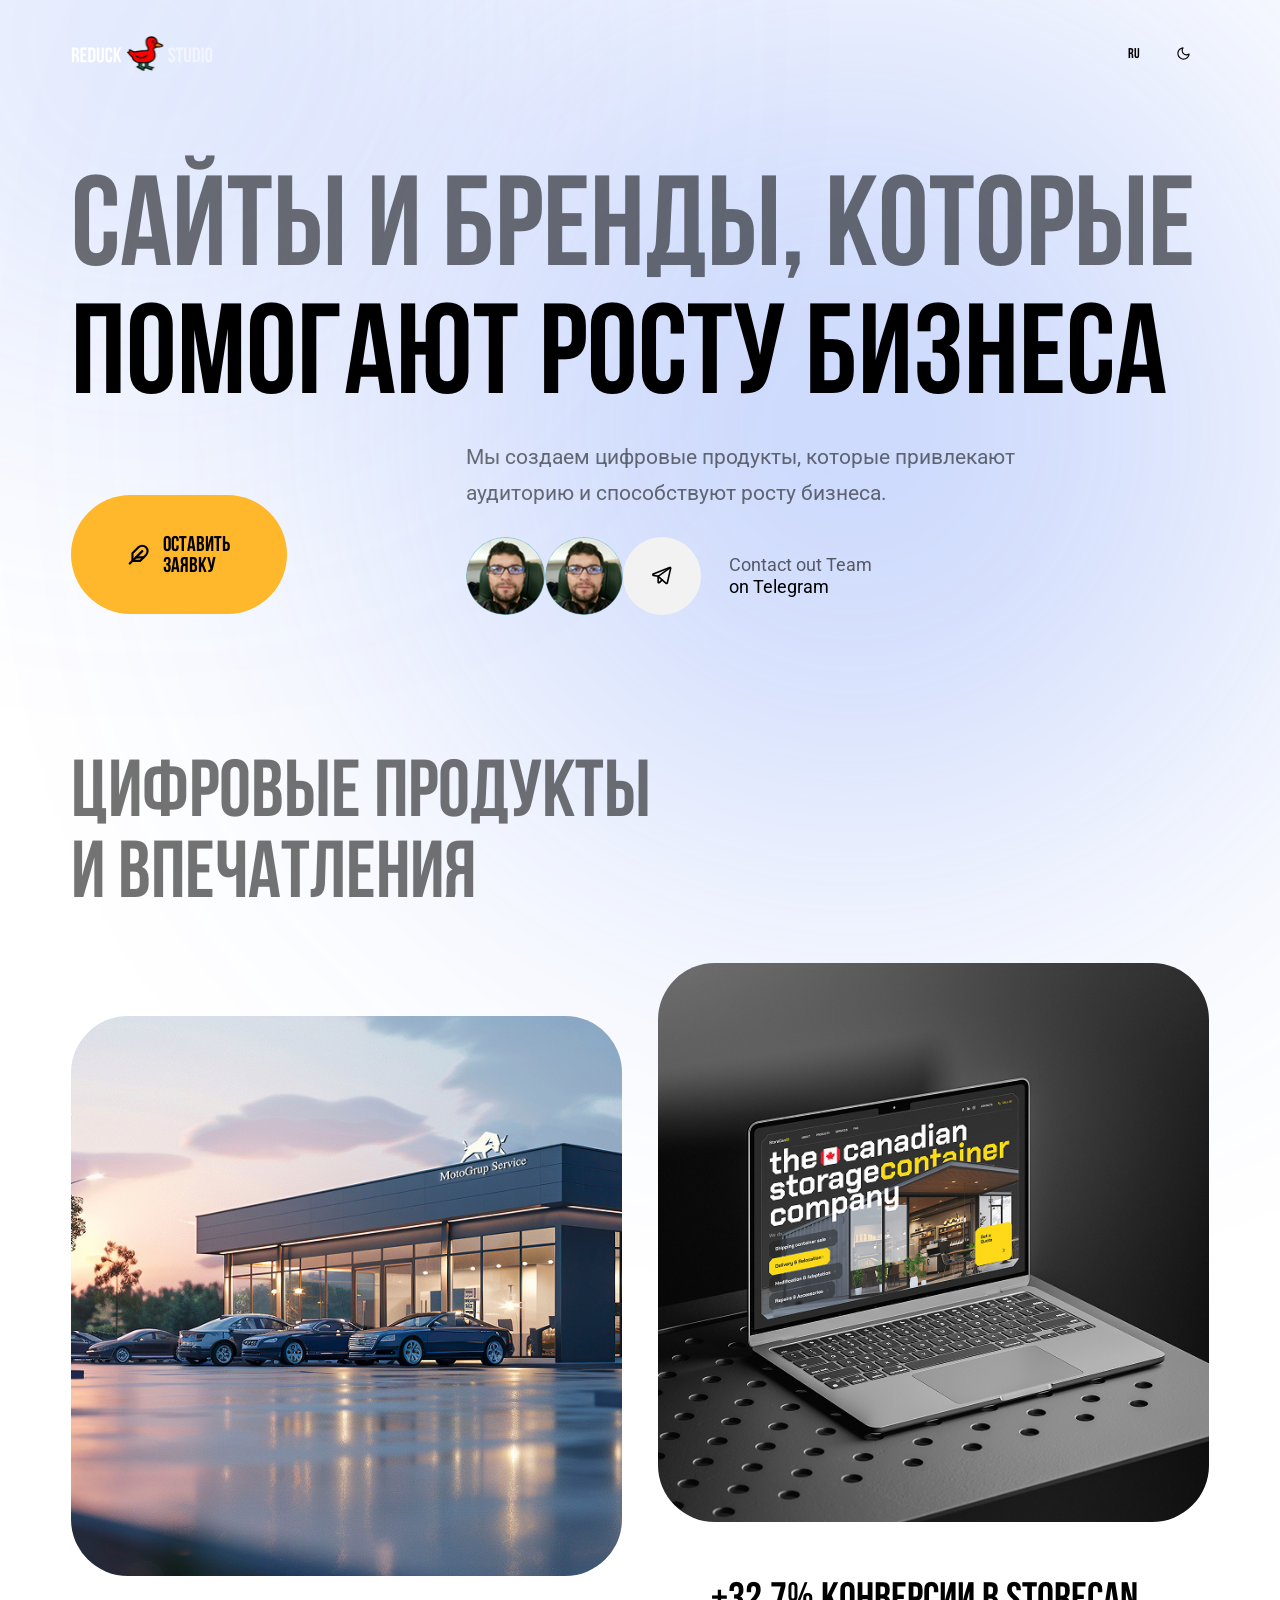
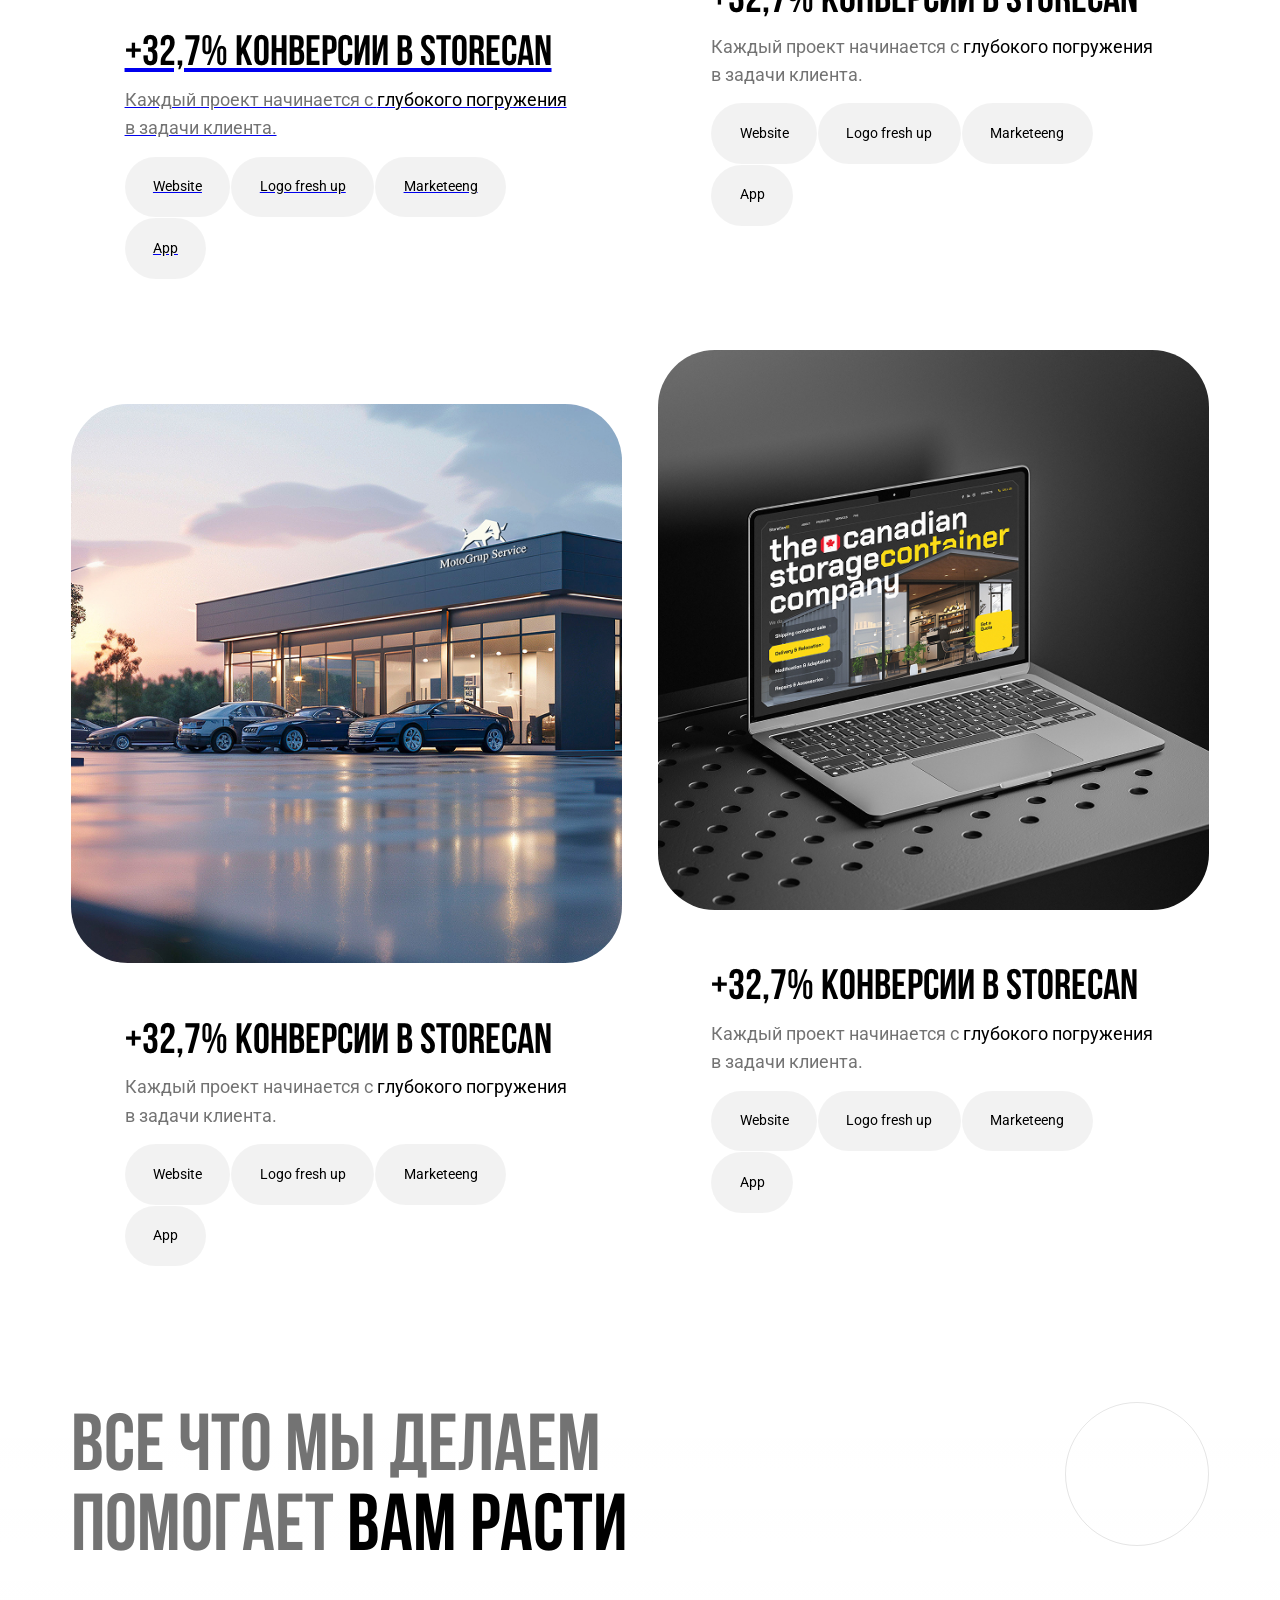
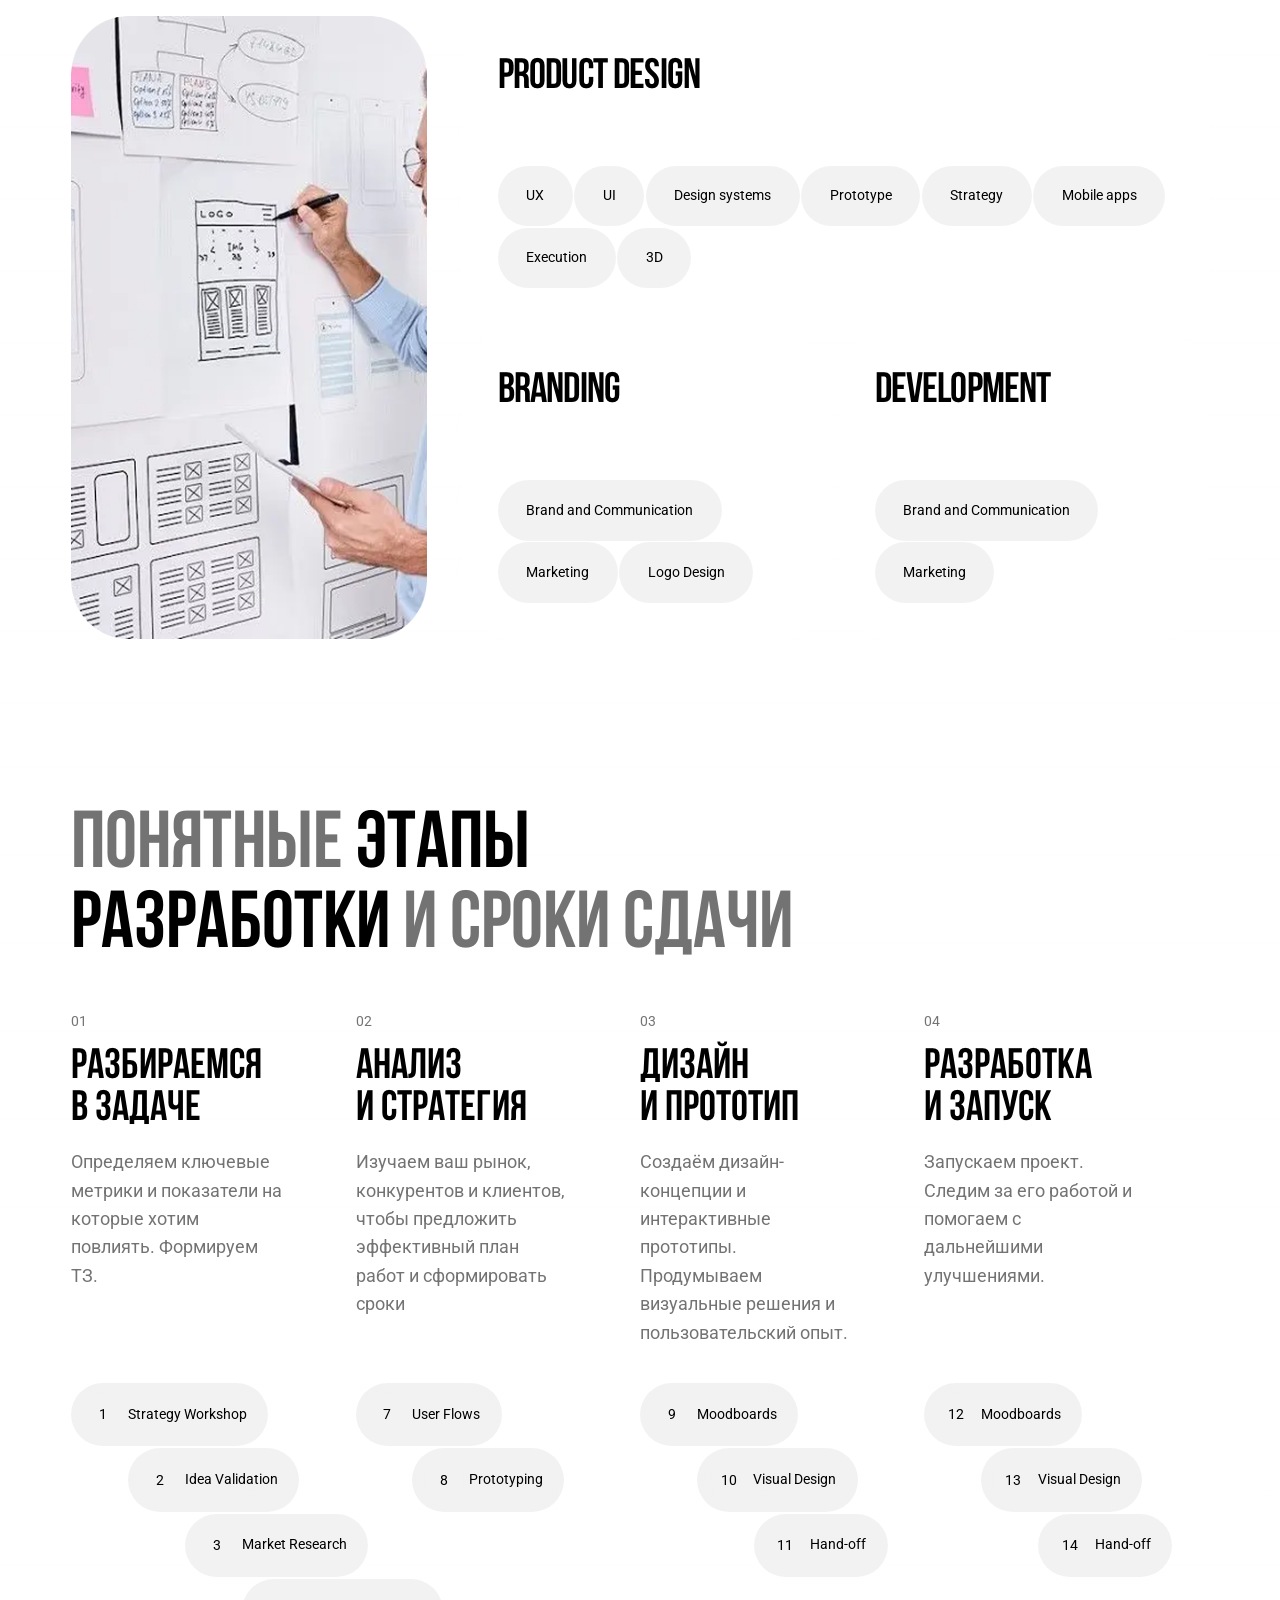
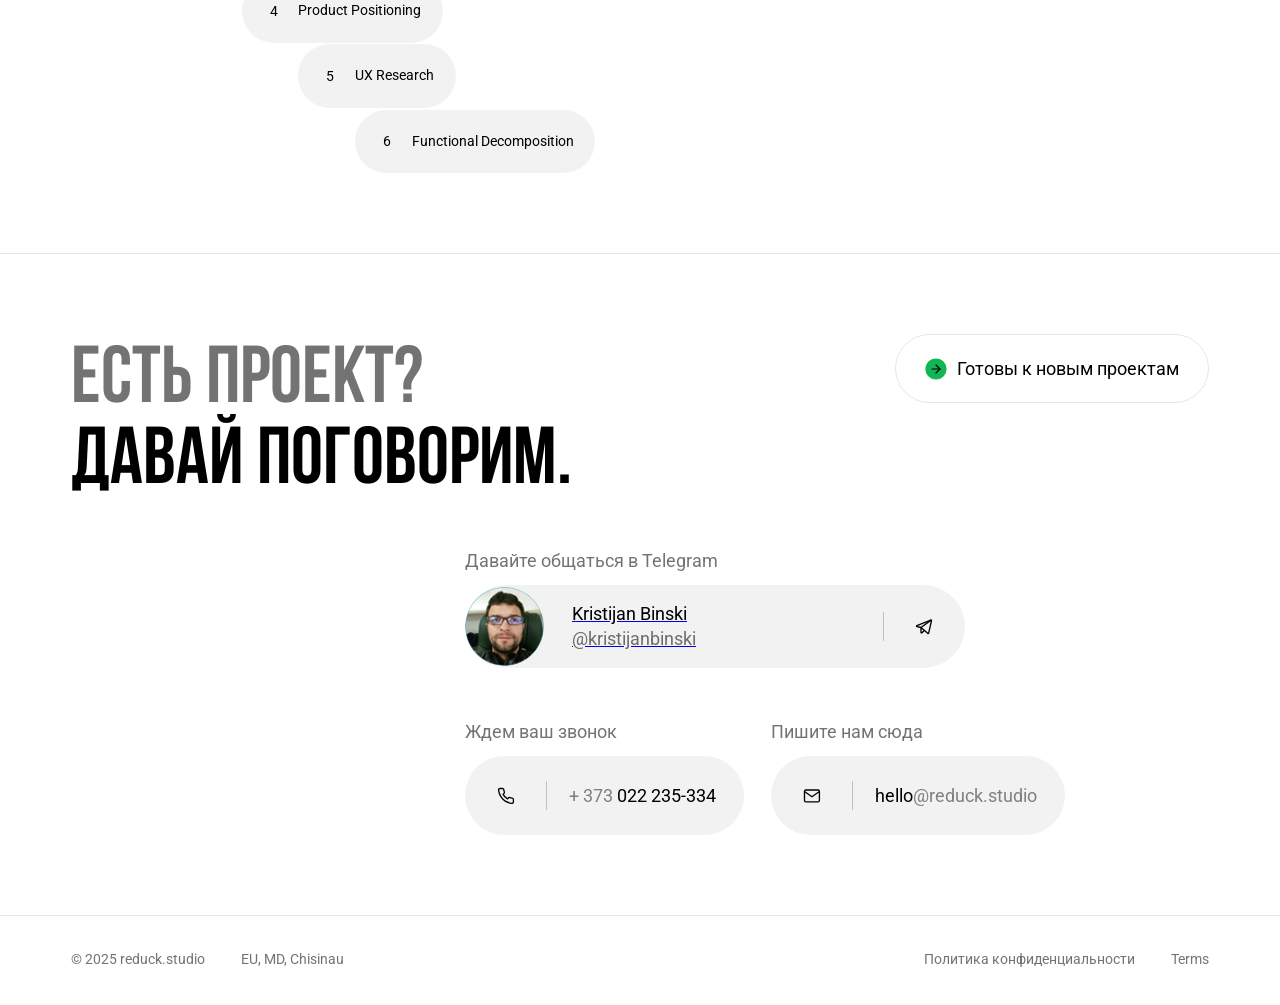
==== commit 81937fdb: "Optimized button transition logic, unified CTA behavior, and enhanced floating state styles. Updated" ====
--- a/index.html
+++ b/index.html
@@ -154,7 +154,9 @@
 </button>
 
 <section class="projects container">
-  <h2>Цифровые продукты <br />и впечатления</h2>
+  <div class="statement">
+    <h2>Цифровые продукты <br />и впечатления</h2>
+  </div>
   <div class="projects-items">
     <a href="/product.html" class="project-card">
       <img
--- a/assets/styles.compiled.css
+++ b/assets/styles.compiled.css
@@ -1 +1 @@
-@font-face{font-display:swap;font-family:Bebas Neue;font-style:normal;font-weight:700;src:url(/assets/fonts/BebasNeue/BebasNeue-Bold.otf) format("opentype")}:root{--space-2:0.13vw;--space-4:0.28vw;--space-6:0.4vw;--space-8:0.55vw;--space-10:0.7vw;--space-12:0.83vw;--space-14:0.97vw;--space-15:1.04vw;--space-16:1.1vw;--space-18:1.25vw;--space-20:1.4vw;--space-24:1.67vw;--space-27:1.875vw;--space-30:2.08vw;--space-32:2.22vw;--space-34:2.35vw;--space-36:2.5vw;--space-38:2.64vw;--space-40:2.78vw;--space-43:2.98vw;--space-48:3.33vw;--space-56:3.89vw;--space-60:4.17vw;--space-64:4.44vw;--space-72:5vw;--space-75:5.21vw;--space-80:5.56vw;--space-85:5.9vw;--space-88:6.11vw;--space-90:6.25vw;--space-100:6.94vw;--space-108:7.5vw;--space-120:8.33vw;--space-146:10.15vw;--space-150:10.4vw;--space-158:11vw;--space-160:11.11vw;--space-173:12vw;--space-187:13vw;--space-200:13.89vw;--space-240:16.66vw;--space-270:18.75vw;--space-300:20.83vw;--space-320:22.22vw;--space-340:23.6vw;--space-400:27.78vw;--space-403:28vw;--space-420:29.2vw;--space-443:30.8vw;--space-562:39vw;--space-634:44vw;--space-720:50vw;--space-1000:69.44vw;--font-16:1.11vw;--font-20:1.39vw;--font-24:1.67vw;--font-28:1.95vw;--font-32:2.22vw;--font-40:2.77vw;--font-48:3.33vw;--font-56:3.9vw;--font-64:4.44vw;--font-90:6.3vw;--font-120:8.33vw;--font-144:10vw;--space-840:58.33vw}*,:after,:before{box-sizing:border-box}@media (prefers-reduced-motion:reduce){*,:after,:before{animation-duration:.01ms!important;animation-iteration-count:1!important;scroll-behavior:auto!important;transition-duration:.01ms!important}}*{margin:0;padding:0;transition:color .2s ease,background-color .2s ease,stroke .2s ease}@media (prefers-reduced-motion:no-preference){html{interpolate-size:allow-keywords}}body{-webkit-font-smoothing:antialiased;background-color:var(--color-bg-general-primary);color:var(--color-content-general-primary);font-family:Roboto,sans-serif;font-size:var(--font-20);font-weight:400;line-height:var(--font-24);margin:0}canvas,img,picture,svg,video{display:block}button,input,select,textarea{font:inherit}button{background:none;border:none;color:inherit;cursor:pointer}h1,h2,h3,h4,h5,h6,p{overflow-wrap:break-word}h1,h2,h3,h4,h5,h6{text-wrap:balance}h2{font-family:Bebas Neue,sans-serif;font-weight:700}.container{max-width:100%;padding:0 var(--space-80);transform-origin:top;width:100vw}.container-with_gradient{background:linear-gradient(1turn,hsla(0,0%,100%,.05),hsla(0,0%,100%,.022) 56.29%,hsla(0,0%,100%,0))}header{align-items:center;display:flex;justify-content:space-between;margin:var(--space-30) 0;padding:var(--space-8) var(--space-16) var(--space-8) var(--space-80)}.logo img{height:var(--space-40);width:var(--space-160)}.sr-only{height:1px;margin:-1px;overflow:hidden;padding:0;position:absolute;width:1px;clip:rect(0,0,0,0);border-width:0;white-space:nowrap}.nav-buttons{align-items:center;display:flex;justify-content:center}.nav-button{align-items:center;display:flex;font-family:Bebas Neue,sans-serif;font-size:max(var(--font-16),14px);height:var(--space-56);justify-content:center;width:var(--space-56);& svg{height:var(--space-16);min-height:15px;min-width:15px;width:var(--space-16)}}.footer{border-top:1px solid var(--color-border-general-primary);padding-bottom:var(--space-40);padding-top:var(--space-40)}.footer-content{align-items:center;display:flex;justify-content:space-between}.footer-left{display:flex;gap:var(--space-40);& span{color:var(--color-content-general-disabled);font-size:var(--font-16);line-height:var(--font-20)}}.footer-right{display:flex;gap:var(--space-40);& a{color:var(--color-content-general-disabled);font-size:var(--font-16);line-height:var(--font-20);text-decoration:none;&:hover{color:var(--color-content-general-primary)}}}.bg-decorator{background:#396bf4;border-radius:50%;filter:blur(200px);opacity:.3;pointer-events:none;position:fixed;z-index:-1}.bg-decorator--1{height:40.63vw;left:-8.54vw;top:-17.36vw;width:40.63vw}.bg-decorator--2{height:66.67vw;left:33.33vw;top:0;width:66.67vw}.hero{margin-bottom:var(--space-150)}.hero h1{font-family:Bebas Neue,sans-serif;font-size:var(--font-144);font-weight:700;line-height:var(--font-144);margin-bottom:var(--space-30);text-transform:uppercase;& em{color:var(--color-content-general-disabled);flex-wrap:wrap;font-style:normal}}.hero-cta{align-items:end;display:flex;flex-wrap:wrap}.cta-checkpoint{height:1px;pointer-events:none;visibility:hidden;width:1px}@keyframes pulse{0%{box-shadow:0 0 0 0 var(--color-action-brand-normal)}35%{box-shadow:0 0 0 var(--space-24) rgba(255,230,0,0)}50%{box-shadow:0 0 0 0 rgba(255,230,0,0)}to{box-shadow:0 0 0 0 rgba(255,230,0,0)}}.cta-button{align-items:center;animation:pulse 4s infinite;background-color:var(--color-action-brand-normal);border-radius:var(--space-1000);color:var(--color-content-general-black);display:inline-flex;font-family:Bebas Neue,sans-serif;font-size:var(--font-24);font-weight:700;line-height:var(--font-24);padding:var(--space-43) var(--space-64);text-align:left;transition:background-color .2s,padding .6s cubic-bezier(.4,0,.2,1),font-size .6s cubic-bezier(.4,0,.2,1),opacity .3s ease-in-out,line-height .6s cubic-bezier(.4,0,.2,1),transform .6s cubic-bezier(.4,0,.2,1);&:hover{animation:none;background-color:var(--color-action-brand-hover)}& svg{height:var(--space-24);margin-right:var(--space-16);transition:width .6s cubic-bezier(.4,0,.2,1),height .6s cubic-bezier(.4,0,.2,1);width:var(--space-24)}}.hero-contact{color:var(--color-content-general-tertiary);font-family:Roboto,sans-serif;margin-left:var(--space-443);width:var(--space-634)}.contact-description{color:var(--color-content-general-disabled);font-size:var(--font-24);line-height:var(--space-40);margin-bottom:var(--space-30)}.contact-card__text{font-size:var(--font-20);line-height:var(--font-24);margin-left:var(--space-32);& em{color:var(--color-content-general-primary);font-style:normal}}.contact-card{align-items:center;color:inherit;display:flex;text-decoration:none;& img{border-radius:50%;height:var(--space-88);width:var(--space-88)}&:hover em,&:hover path{color:var(--color-action-brand-normal);stroke:var(--color-action-brand-normal)}}.contact-chat{background-color:var(--color-bg-general-secondary);border-radius:50%;padding:var(--space-32);& svg{height:var(--space-24);width:var(--space-24)}}.projects{padding-bottom:var(--space-72)}.projects h2{font-size:var(--font-90);font-weight:400;line-height:var(--font-90);margin-bottom:var(--space-30)}.projects-items{column-gap:var(--space-40);display:grid;grid-template-columns:repeat(2,1fr);position:relative}.project-card{position:relative;&:hover h3{color:var(--color-action-brand-active)}&:hover img{transform:scale(1.05)}&:nth-child(odd){margin:var(--space-60) 0}& img{border-radius:var(--space-64);height:auto;transition:transform .3s ease;width:100%}}.project-info{color:var(--color-content-general-primary);display:flex;flex-direction:column;justify-content:center;line-height:var(--font-32);padding:var(--space-60) var(--space-60) var(--space-20);& h3{color:var(--color-content-general-primary);font-family:Bebas Neue,sans-serif;font-size:var(--font-48);font-weight:700;line-height:var(--font-48)}& h3,& p{margin-bottom:var(--space-16)}& p{color:var(--color-content-general-disabled)}& em{color:var(--color-content-general-primary);font-style:normal}}.tags{display:flex;flex-wrap:wrap;gap:1px}.tag{background-color:var(--color-action-secondary-subtile-hover);border-radius:999px;color:var(--color-content-general-primary);font-size:var(--font-16);line-height:var(--font-20);padding:var(--space-24) var(--space-32)}.statement{align-items:start;display:flex;justify-content:space-between;& h2{color:var(--color-content-general-disabled);font-size:var(--font-90);font-weight:400;line-height:var(--font-90);margin-bottom:var(--space-60);max-width:var(--space-1000)}& em{color:var(--color-content-general-primary);font-style:normal}}.statement-icon{border:1px solid var(--color-border-general-primary);border-radius:50%;padding:var(--space-64);& svg{height:var(--space-32);width:var(--space-32)}}.services{padding-bottom:var(--space-90);position:relative}.services-categories-container{align-items:stretch;display:flex;gap:var(--space-40)}.services-image{display:flex;flex-shrink:0;width:var(--space-400);& img{border-radius:var(--space-64);width:100%}}.services-categories{display:grid;flex:1;gap:var(--space-8);grid-template-columns:1fr 1fr}.services-category{background-color:var(--color-bg-general-primary);border-radius:var(--space-64);display:flex;flex-direction:column;gap:var(--space-80);padding:var(--space-40)}.services-category:first-child{grid-column:1/-1}.category-title{color:var(--color-content-general-primary);font-family:Bebas Neue,sans-serif;font-size:var(--font-48);font-weight:700;letter-spacing:-.02em;line-height:var(--font-48)}.services-tags{display:flex;flex-wrap:wrap;gap:var(--space-2)}.service-tag{background-color:var(--color-action-secondary-subtile-hover);border-radius:999px;color:var(--color-content-general-primary);font-family:Roboto,sans-serif;font-size:var(--font-16);line-height:var(--font-20);padding:var(--space-24) var(--space-32)}.process{padding-bottom:var(--space-90);padding-top:var(--space-90)}.breakdown-phases{display:flex;position:relative}.phase-column{display:flex;flex-direction:column;flex-shrink:0;overflow:visible;width:var(--space-320)}.phase-number{color:var(--color-content-general-disabled);font-family:Roboto,sans-serif;font-size:var(--font-16);line-height:var(--font-20);margin-bottom:var(--space-12)}.phase-column h5{color:var(--color-content-general-primary);font-family:Bebas Neue,sans-serif;font-size:var(--font-48);font-weight:700;line-height:var(--font-48);margin-bottom:var(--space-24);text-transform:uppercase}.phase-description{color:var(--color-content-general-disabled);font-family:Roboto,sans-serif;font-size:var(--font-20);line-height:var(--font-32);margin-bottom:var(--space-40);max-width:var(--space-240)}.phase-steps{align-items:flex-start;display:flex;flex-direction:column;gap:var(--space-2)}.phase-step__item{align-items:center;background-color:var(--color-action-secondary-subtile-disabled);border-radius:999px;display:flex;flex:0 0 auto;font-family:Roboto,sans-serif;font-size:var(--font-16);gap:var(--space-8);line-height:var(--font-20);padding:var(--space-16) var(--space-24) var(--space-16) var(--space-16);white-space:nowrap}.phase-step__item:nth-child(n+2){margin-left:var(--space-64)}.phase-step__item:nth-child(n+3){margin-left:calc(var(--space-64)*2)}.phase-step__item:nth-child(n+4){margin-left:calc(var(--space-64)*3)}.phase-step__item:nth-child(n+5){margin-left:calc(var(--space-64)*4)}.phase-step__item:nth-child(n+6){margin-left:calc(var(--space-64)*5)}.phase-step__number{align-items:center;background-color:var(--color-bg-general-secondary);border-radius:50%;display:flex;flex:0 0 auto;font-size:var(--font-16);height:2.78vw;justify-content:center;line-height:1;min-width:2.78vw;padding:0 var(--space-8)}.phase-step__text{color:var(--color-content-general-primary);font-size:var(--font-16);font-weight:400;line-height:var(--font-20)}.contact-section{border-top:1px solid var(--color-border-general-primary);padding-bottom:var(--space-90);padding-top:var(--space-90)}.contact-status{align-items:center;border:1px solid var(--color-border-general-primary);border-radius:999px;display:flex;gap:var(--space-10);padding:var(--space-24) var(--space-32);& span{color:var(--color-content-general-primary);font-size:var(--font-20);line-height:var(--font-24)}}.contact-cta_footer{display:flex;margin-left:var(--space-443)}.cta-button_footer{height:1px;pointer-events:none;visibility:hidden;width:1px}.contact-methods{display:flex;flex-direction:column;gap:var(--space-60)}.contact-method h3{color:var(--color-content-general-disabled);font-size:var(--font-20);font-weight:400;line-height:var(--font-24);margin-bottom:var(--space-16)}.telegram-contact{align-items:center;background-color:var(--color-bg-general-secondary);border-radius:999px;display:flex;padding:var(--space-20) var(--space-36) var(--space-20) var(--space-120);position:relative;width:var(--space-562);& img{border-radius:50%;height:var(--space-88);left:0;position:absolute;width:var(--space-88)}}.contact-details{flex:1;position:relative;& h4{color:var(--color-content-general-primary);font-weight:400;margin-bottom:var(--space-4)}& h4,& p{font-size:var(--font-20);line-height:var(--font-24)}& p{color:var(--color-content-general-disabled)}}.telegram-icon{display:flex;padding-left:var(--space-36);position:relative;&:after{border-right:1px solid var(--color-border-general-secondary);content:"";height:var(--space-32);left:0;position:absolute;top:calc(var(--space-6)*-1);width:1px}& svg{height:var(--space-20);width:var(--space-20)}}.contact-options{display:flex;gap:var(--space-30)}.contact-option{flex:1}.contact-option h4{color:var(--color-content-general-disabled);font-size:var(--font-20);font-weight:400;line-height:var(--font-24);margin-bottom:var(--space-16)}.contact-link{align-items:center;background-color:var(--color-bg-general-secondary);border-radius:999px;display:flex;gap:1.7vw;justify-content:center;padding:var(--space-32) var(--space-32) var(--space-32) var(--space-36);& span{color:var(--color-content-general-primary);font-size:var(--font-20);line-height:var(--font-24);& em{color:var(--color-action-primary-disabled);font-style:normal}}& svg{height:var(--space-20);width:var(--space-20)}}.contact-link__icon{display:flex;padding-right:var(--space-36);position:relative;&:after{border-right:1px solid var(--color-border-general-secondary);content:"";height:var(--space-32);position:absolute;right:0;top:calc(var(--space-6)*-1);width:1px}}.case-study{background-color:var(--color-bg-general-primary)}.case-study-header{align-items:center;display:flex;flex-wrap:wrap;gap:var(--space-300);padding:var(--space-30) 0}.back-button{align-items:center;border:1px solid var(--color-action-outline-normal);border-radius:var(--space-30);color:var(--color-content-general-primary);cursor:pointer;display:flex;font-size:var(--font-16);gap:var(--space-8);line-height:var(--font-20);padding:var(--space-18) var(--space-24);transition:all .2s ease;&:hover{background-color:var(--color-action-secondary-subtile-hover);border-color:var(--color-border-general-secondary)}& svg{height:var(--space-20);stroke:var(--color-content-general-primary);width:var(--space-20)}}.case-study-tags{align-items:center;display:flex;flex-wrap:wrap}.case-study-tag{background-color:var(--color-bg-general-secondary);border-radius:var(--space-30);color:var(--color-content-general-primary);cursor:pointer;font-size:var(--font-16);line-height:var(--font-20);padding:var(--space-18) var(--space-24);white-space:nowrap;&:hover{background-color:var(--color-action-success-subtile-hover);color:var(--color-action-success-hover)}}.case-study-content{display:flex;gap:var(--space-270)}.case-study-title{color:var(--color-content-general-primary);font-size:var(--font-120);font-weight:400;line-height:var(--font-120);margin-bottom:var(--space-40);text-wrap:pretty}.case-study-info{display:flex;flex-direction:column;gap:var(--space-40);position:relative}.case-study-link{align-items:center;display:flex;gap:var(--space-8);& svg{height:var(--space-20);width:var(--space-20);& path{stroke:var(--color-content-general-primary)}}& a{color:var(--color-content-general-primary);font-size:var(--font-20);line-height:var(--font-24);text-decoration:underline;&:hover{color:var(--color-action-primary-hover)}}}.case-study-info .cta-button{margin-left:var(--space-20)}.case-study-description{color:var(--color-content-general-primary);font-size:var(--font-20);line-height:var(--space-32);max-width:var(--space-720)}.project-overview{background-color:var(--color-bg-general-primary);padding-bottom:var(--space-120);padding-top:var(--space-120)}.project-overview-content{display:flex;flex-direction:column;margin-bottom:var(--space-100);&:last-child{margin-bottom:0}}.project-overview-label{color:var(--color-action-outline-hover);font-size:var(--font-24);font-weight:400;line-height:var(--font-32);margin-bottom:var(--space-30)}.project-overview-title{color:var(--color-content-general-primary);font-size:var(--font-64);font-weight:400;line-height:var(--font-64);margin-bottom:var(--space-60);max-width:var(--space-1000);text-wrap:pretty}.project-overview-description{align-self:center;color:var(--color-content-general-primary);max-width:var(--space-634);& p{font-size:var(--font-20);line-height:var(--space-32);margin-bottom:var(--space-30)}}.project-overview-list{font-size:var(--font-16);line-height:var(--font-24);list-style-type:none;& li{padding-left:var(--space-27);position:relative;&:before{background-color:var(--color-content-general-primary);content:"";height:var(--space-2);left:0;position:absolute;top:var(--space-12);width:var(--space-16)}}}.project-overview-list_title{margin-bottom:var(--space-16)}.project-meta{display:flex;flex-direction:column}.project-meta-row{align-items:center;border-top:1px solid var(--color-border-general-primary);display:flex;padding:var(--space-30) 0;&:last-child{border-bottom:none;padding-bottom:0}}.project-meta-item{display:flex;flex-direction:column;gap:var(--space-24)}.project-meta-label{color:var(--color-action-outline-hover);font-size:var(--font-16);font-weight:400;line-height:var(--font-20);margin-right:var(--space-340);width:var(--space-90)}.project-meta-tags{display:flex;flex-wrap:wrap;gap:var(--space-2)}.project-meta-tag{background-color:var(--color-bg-general-secondary);border-radius:var(--space-30);color:var(--color-content-general-primary);font-size:var(--font-16);line-height:var(--font-20);padding:var(--space-18) var(--space-24);transform:translateY(0);transition:all .2s ease;white-space:nowrap;&:hover{transform:translateY(-1px)}&:focus{outline:2px solid var(--color-action-primary-normal);outline-offset:2px}}.client-testimonial{margin-bottom:var(--space-90)}.testimonial-content{display:flex;flex-direction:column;gap:var(--space-30);margin:0 auto;max-width:var(--space-1000)}.testimonial-label{color:var(--color-action-outline-hover);font-size:var(--font-24);line-height:var(--font-32)}.testimonial-quote{color:var(--color-content-general-primary);font-size:var(--font-64);font-weight:400;line-height:var(--font-64)}.testimonial-author{align-items:center;display:flex;gap:var(--space-30)}.author-avatar{background-color:var(--color-bg-general-secondary);border-radius:50%;height:var(--space-80);overflow:hidden;width:var(--space-80);& img{height:100%;object-fit:cover;object-position:center;width:100%}}.author-info{display:flex;flex-direction:column;gap:var(--space-4)}.author-name{color:var(--color-content-general-primary);font-size:var(--font-24);font-weight:400;line-height:var(--font-32)}.author-title{color:var(--color-action-outline-hover);font-size:var(--font-20);line-height:var(--font-24)}.client-testimonial{opacity:0;transform:translateY(30px);transition:all .8s ease}.client-testimonial.animate-in{opacity:1;transform:translateY(0)}.testimonial-quote{opacity:0;transform:translateY(20px);transition:all .6s ease .2s}.client-testimonial.animate-in .testimonial-quote{opacity:1;transform:translateY(0)}.testimonial-author{opacity:0;transform:translateY(15px);transition:all .5s ease .4s}.client-testimonial.animate-in .testimonial-author{opacity:1;transform:translateY(0)}.project-navigation{background-color:var(--color-bg-general-primary);border-bottom:1px solid var(--color-border-general-primary);justify-content:space-between}.project-nav-item,.project-navigation{align-items:center;display:flex;position:relative}.project-nav-item{cursor:pointer;gap:var(--space-30);height:100%;padding:var(--space-90) 0;transition:all .3s ease}.project-nav-divider{background-color:var(--color-border-general-primary);height:var(--space-270);width:1px}.project-logo{background-color:var(--color-bg-general-secondary);height:var(--space-150);transition:transform .3s ease;width:var(--space-150)}.project-nav-info{display:flex;flex-direction:column}.project-nav-prev{& .project-nav-info{text-align:left}}.project-nav-next{& .project-nav-info{text-align:right}}.project-nav-label{color:var(--color-action-outline-hover);font-size:var(--font-24);font-weight:400;line-height:var(--font-32);margin-bottom:var(--space-16)}.project-nav-title{color:var(--color-content-general-primary);font-size:var(--font-32);font-weight:400;line-height:var(--font-40);margin:0;max-width:var(--space-300);transition:color .3s ease}.project-navigation{opacity:0;transform:translateY(20px);transition:all .6s ease}.project-navigation.animate-in{opacity:1;transform:translateY(0)}.contact-form-modal{background-color:var(--color-bg-general-primary);box-shadow:-8px 0 24px rgba(0,0,0,.15);height:100vh;overflow-y:auto;position:fixed;right:-100%;top:0;transition:right .4s cubic-bezier(.4,0,.2,1);width:var(--space-840);z-index:2000;&.open{right:0}}.contact-form-overlay{background-color:rgba(0,0,0,.6);height:100%;left:0;opacity:0;position:fixed;top:0;transition:opacity .4s ease,visibility .4s ease;visibility:hidden;width:100%;z-index:1999;&.open{opacity:1;visibility:visible}}.contact-form-content{display:flex;flex-direction:column;font-family:Roboto,sans-serif;padding:var(--space-60) var(--space-64)}.contact-form-header{align-items:flex-start;display:flex;justify-content:space-between;margin-bottom:var(--space-60)}.contact-form-title{color:var(--color-content-general-disabled);font-family:Bebas Neue,sans-serif;font-size:var(--font-90);font-weight:700;line-height:var(--font-90);max-width:calc(100% - var(--space-80));text-transform:uppercase;& em{color:var(--color-content-general-primary);font-style:normal}}.contact-form-close{align-items:center;background:transparent;border:none;cursor:pointer;display:flex;flex-shrink:0;height:var(--space-40);justify-content:center;transition:transform .2s ease;width:var(--space-40);&:hover{transform:rotate(90deg)}& svg{height:var(--space-24);width:var(--space-24);& path{stroke:var(--color-content-general-primary)}}}.contact-form-body{flex-direction:column}.contact-form-body,.form-row{display:flex;gap:var(--space-30)}.form-row{margin-bottom:var(--space-30)}.form-field{display:flex;flex:1;flex-direction:column;& input,& textarea{background:transparent;border:none;border-bottom:1px solid var(--color-border-general-primary);color:var(--color-content-general-primary);font-size:var(--font-20);line-height:var(--font-24);padding:var(--space-16) 0;transition:border-color .2s ease;&::placeholder{color:var(--color-content-general-disabled)}&:focus{border-bottom-color:var(--color-action-brand-normal);outline:none}}& textarea{min-height:var(--space-48);padding:0;resize:vertical}}.form-section{display:flex;gap:var(--space-30)}.form-section:has(~.form-section){margin-bottom:var(--space-30)}.form-section-label{color:var(--color-content-general-disabled);flex:0 0 auto;font-size:var(--font-20);line-height:var(--font-24);margin-top:var(--space-24);width:var(--space-120)}.form-options{display:flex;flex:1;flex-wrap:wrap;gap:var(--space-2)}.form-option{align-items:center;background-color:var(--color-bg-general-secondary);border:none;border-radius:999px;color:var(--color-content-general-primary);cursor:pointer;display:flex;font-size:var(--font-20);line-height:var(--font-24);padding:var(--space-24) var(--space-32);transition:all .2s ease;&:hover{background-color:var(--color-action-secondary-subtile-hover)}&.selected{background-color:var(--color-content-general-primary);color:var(--color-content-general-inverted-primary);& svg{height:var(--space-24);margin-right:var(--space-8);width:var(--space-24)}}}.form-submit{align-items:center;background-color:var(--color-action-brand-normal);border:none;border-radius:999px;color:var(--color-content-general-black);cursor:pointer;display:flex;font-family:Bebas Neue,sans-serif;font-size:var(--font-24);font-weight:700;gap:var(--space-16);justify-content:center;line-height:var(--font-24);padding:var(--space-38) 0;transition:background-color .2s ease;width:100%;&:hover{background-color:var(--color-action-brand-hover)}& svg{height:var(--space-24);width:var(--space-24)}}.form-footer{border-bottom:1px solid var(--color-border-general-primary);font-size:var(--font-20);line-height:var(--font-24);padding-bottom:var(--space-30)}.form-footer-text{color:var(--color-content-general-disabled);font-family:Roboto,sans-serif;& a{color:var(--color-content-general-primary);text-decoration:underline}}.form-footer-email{color:var(--color-content-general-disabled);& a{color:var(--color-content-general-primary);text-decoration:none}}.form-telegram-title{color:var(--color-content-general-disabled);font-size:var(--font-20);line-height:var(--font-24);margin-bottom:var(--space-24)}.form-telegram-button{align-items:center;background-color:var(--color-bg-general-secondary);border:none;border-radius:999px;cursor:pointer;display:flex;gap:var(--space-20);padding:var(--space-24) var(--space-32);transition:background-color .2s ease;width:100%;&:hover{background-color:var(--color-action-secondary-subtile-hover)}}.form-telegram-avatars{display:flex;margin-right:var(--space-16)}.form-telegram-avatar{border-radius:50%;height:var(--space-88);width:var(--space-88)}.form-telegram-text{flex:1;text-align:left;& p{color:var(--color-content-general-primary);font-family:Roboto,sans-serif;font-size:var(--font-16);line-height:var(--font-20)}}.form-telegram-icon{align-items:center;border-left:1px solid var(--color-border-general-secondary);display:flex;justify-content:center;padding-left:var(--space-20);& svg{height:var(--space-20);width:var(--space-20)}}@media screen and (max-width:768px){:root{--container-padding-x:20px}.container{padding:0 var(--container-padding-x)}header{flex-direction:row;gap:16px;margin:16px 0;padding:8px 16px 8px 20px}.logo img{height:30px;width:120px}.nav-button{font-size:14px;height:44px;justify-content:flex-start;padding:0 16px;width:100%}.nav-button svg{height:14px;width:14px}.hero{margin-bottom:60px}.hero h1{font-size:60px;line-height:60px;margin-bottom:24px}.hero-cta{align-items:flex-start;gap:32px}.cta-button-wrapper{margin-right:0}.cta-button{font-size:18px;line-height:18px;padding:20px 32px}.cta-button svg{height:18px;margin-right:12px;width:18px}.hero-contact{margin-left:0;width:100%}.contact-description{font-size:18px;line-height:28px;margin-bottom:20px}.contact-card__text{font-size:16px;line-height:20px;margin-left:32px}.contact-card img{height:64px;width:64px}.contact-chat{padding:24px}.contact-chat svg{height:20px;width:20px}.projects{padding-bottom:40px}.projects h2{font-size:40px;line-height:40px;margin-bottom:24px}.projects-items{column-gap:0;grid-template-columns:1fr;row-gap:32px}.project-card:nth-child(odd){margin:0}.project-info{line-height:24px;padding:32px 20px}.project-info h3{font-size:32px;line-height:32px;margin-bottom:12px}.project-info p{font-size:16px;line-height:20px;margin-bottom:12px}.tag{font-size:14px;line-height:18px;padding:8px 16px}.load-more{font-size:16px;margin-top:24px;padding:16px 24px;position:static;width:100%}.load-more svg{height:16px;margin-left:8px;width:16px}.statement{flex-direction:column;gap:24px}.statement h2{font-size:32px;line-height:38px;margin-bottom:0;max-width:100%}.statement-icon{display:none}.services{padding-bottom:60px}.services-categories-container{flex-direction:column;gap:24px}.services-image{margin-left:calc(var(--container-padding-x)*-1 + 10px);width:calc(100% + var(--container-padding-x)*2 - 20px)}.services-image img{border-radius:16vw;height:400px;width:100%}.services-categories{gap:8px;grid-template-columns:1fr}.services-category{border-radius:32px;gap:32px;padding:32px 24px 20px 20px}.category-title{font-size:28px;line-height:28px;margin-left:16px}.service-tag{font-size:14px;line-height:18px;padding:12px 20px}.process{padding-bottom:60px;padding-top:60px}.breakdown-phases{display:flex;flex-wrap:nowrap;gap:32px;overflow-x:scroll;padding-bottom:20px}.phase-column{flex:0 0 auto;width:280px}.phase-number{font-size:14px;line-height:18px}.phase-column h5{font-size:32px;line-height:32px;margin-bottom:16px}.phase-description{font-size:16px;line-height:24px;margin-bottom:24px;max-width:210px}.phase-steps{gap:2px}.phase-step__item{font-size:14px;gap:6px;line-height:18px;padding:12px 16px 12px 12px}.phase-step__item:nth-child(n+2){margin-left:32px}.phase-step__item:nth-child(n+3){margin-left:64px}.phase-step__item:nth-child(n+4){margin-left:96px}.phase-step__item:nth-child(n+5){margin-left:128px}.phase-step__item:nth-child(n+6){margin-left:160px}.phase-step__number{font-size:16px;height:40px;line-height:20px;min-width:40px;padding:0 6px}.phase-step__text{font-size:14px;line-height:18px}.contact-section{padding-bottom:60px;padding-top:60px}.contact-content{flex-direction:column;gap:40px}.contact-status{gap:12px;padding:16px 24px}.contact-status span{font-size:16px;line-height:20px}.contact-cta_footer{align-items:flex-start;flex-direction:column;gap:40px;margin-top:40px}.contact-methods{gap:40px;width:100%}.contact-method h3{font-size:16px;line-height:20px;margin-bottom:12px}.telegram-contact{padding:16px 24px 16px 80px;width:100%}.telegram-contact img{height:64px;width:64px}.contact-details h4{font-size:16px;line-height:20px;margin-bottom:4px}.contact-details p{font-size:14px;line-height:18px}.telegram-icon{padding-left:24px}.telegram-icon:after{height:24px;top:-4px}.telegram-icon svg{height:16px;width:16px}.contact-options{flex-wrap:wrap;gap:16px;white-space:nowrap}.contact-option h4{font-size:16px;line-height:20px;margin-bottom:12px}.contact-link{gap:16px;padding:20px 24px}.contact-link span{font-size:16px;line-height:20px}.contact-link svg{height:16px;width:16px}.contact-link__icon{padding-right:24px}.contact-link__icon:after{height:24px;top:-4px}.footer{padding-bottom:24px;padding-top:24px}.footer-content{gap:20px}.footer-left{gap:12px}.footer-left span{font-size:14px;line-height:18px}.footer-right{gap:12px}.footer-right a{font-size:14px;line-height:18px}.case-study-header{gap:20px;padding:20px 0}.back-button{font-size:14px;gap:8px;line-height:18px;padding:12px 20px}.back-button svg{height:16px;width:16px}.case-study-tags{width:100%}.case-study-tag{font-size:14px;line-height:18px;padding:12px 20px}.case-study-content{flex-direction:column;gap:115px}.case-study-title{font-size:48px;line-height:48px;margin-bottom:24px}.case-study-info{align-items:flex-start;gap:24px}.case-study-link svg{height:16px;width:16px}.case-study-link a{font-size:16px;line-height:20px}.case-study-description{font-size:16px;line-height:24px;max-width:100%}.project-overview{padding-bottom:60px;padding-top:60px}.project-overview-content{margin-bottom:60px}.project-overview-label{font-size:18px;line-height:24px;margin-bottom:20px}.project-overview-title{font-size:36px;line-height:40px;margin-bottom:40px;max-width:100%}.project-overview-description{max-width:100%}.project-overview-description p{font-size:16px;line-height:24px;margin-bottom:20px}.project-overview-list{font-size:14px;line-height:20px}.project-overview-list_title{margin-bottom:12px}.project-overview-list li{padding-left:24px}.project-overview-list li:before{height:2px;top:10px;width:12px}.project-meta-row{align-items:flex-start;flex-direction:column;gap:16px;padding:20px 0}.project-meta-label{font-size:14px;line-height:18px;margin-right:0;width:auto}.project-meta-tag{font-size:14px;line-height:18px;padding:12px 20px}.client-testimonial{margin-bottom:60px}.testimonial-content{gap:24px;max-width:100%}.testimonial-label{font-size:18px;line-height:24px}.testimonial-quote{font-size:32px;line-height:38px}.testimonial-author{gap:20px}.author-avatar{height:56px;width:56px}.author-name{font-size:18px;line-height:24px}.author-title{font-size:16px;line-height:20px}.project-navigation{gap:32px}.project-nav-item{gap:20px;padding:40px 0;width:100%}.project-logo{height:80px;width:80px}.project-nav-label{font-size:16px;line-height:20px;margin-bottom:12px}.project-nav-title{font-size:24px;line-height:28px;max-width:100%}.contact-form-modal{right:-100%;width:100%}.contact-form-content{padding:32px 24px}.contact-form-title{font-size:60px;line-height:60px}.contact-form-close{height:32px;width:32px}.contact-form-close svg{height:24px;width:24px}.contact-form-body{gap:30px}.form-row{flex-direction:column;gap:30px;margin-bottom:18px}.form-field input,.form-field textarea{font-size:20px;line-height:24px;padding:12px 0}.form-field textarea{min-height:40px;padding:0}.form-section{gap:30px}.form-section-label{font-size:20px;line-height:24px;margin-top:14px;width:120px}.form-options{gap:2px}.form-option{font-size:20px;line-height:24px;padding:24px 32px}.form-option.selected svg{height:24px;margin-right:8px;width:24px}.form-submit{font-size:18px;line-height:18px;margin-top:16px;padding:20px 32px}.form-submit svg{height:20px;width:20px}.form-footer{padding-bottom:30px}.form-footer-email,.form-footer-text,.form-telegram-title{font-size:16px;line-height:20px}.form-telegram-title{margin-bottom:16px}.form-telegram-button{gap:12px;padding:16px 20px}.form-telegram-avatar{height:40px;width:40px}.form-telegram-text p{font-size:14px;line-height:18px}.form-telegram-icon{padding-left:16px}.form-telegram-icon svg{height:16px;width:16px}}.cta-button{bottom:auto;font-size:calc(var(--font-24)/2);left:var(--space-60);line-height:calc(var(--font-24)/2);opacity:1;padding:var(--space-20) var(--space-32);position:fixed;top:var(--button-top,calc(100vh - 50px));transition:top .3s cubic-bezier(.4,0,.2,1),bottom .3s cubic-bezier(.4,0,.2,1),padding .6s cubic-bezier(.4,0,.2,1),font-size .6s cubic-bezier(.4,0,.2,1),line-height .6s cubic-bezier(.4,0,.2,1),background-color .2s;will-change:top,bottom,padding,font-size;z-index:100;& svg{height:var(--space-12);margin-right:var(--space-16);transition:width .6s cubic-bezier(.4,0,.2,1),height .6s cubic-bezier(.4,0,.2,1);width:var(--space-12)}}.cta-button.no-position-transition{transition:padding .6s cubic-bezier(.4,0,.2,1),font-size .6s cubic-bezier(.4,0,.2,1),line-height .6s cubic-bezier(.4,0,.2,1),background-color .2s}.cta-button.at-footer{font-size:var(--font-24);line-height:var(--font-24);padding:var(--space-43) var(--space-64);& svg{height:var(--space-24);width:var(--space-24)}}@media (max-width:768px){.cta-button{left:20px}}+@font-face{font-display:swap;font-family:Bebas Neue;font-style:normal;font-weight:700;src:url(/assets/fonts/BebasNeue/BebasNeue-Bold.otf) format("opentype")}:root{--space-2:0.13vw;--space-4:0.28vw;--space-6:0.4vw;--space-8:0.55vw;--space-10:0.7vw;--space-12:0.83vw;--space-14:0.97vw;--space-15:1.04vw;--space-16:1.1vw;--space-18:1.25vw;--space-20:1.4vw;--space-24:1.67vw;--space-27:1.875vw;--space-30:2.08vw;--space-32:2.22vw;--space-34:2.35vw;--space-36:2.5vw;--space-38:2.64vw;--space-40:2.78vw;--space-43:2.98vw;--space-48:3.33vw;--space-56:3.89vw;--space-60:4.17vw;--space-64:4.44vw;--space-72:5vw;--space-75:5.21vw;--space-80:5.56vw;--space-85:5.9vw;--space-88:6.11vw;--space-90:6.25vw;--space-100:6.94vw;--space-108:7.5vw;--space-120:8.33vw;--space-146:10.15vw;--space-150:10.4vw;--space-158:11vw;--space-160:11.11vw;--space-173:12vw;--space-187:13vw;--space-200:13.89vw;--space-240:16.66vw;--space-270:18.75vw;--space-300:20.83vw;--space-320:22.22vw;--space-340:23.6vw;--space-400:27.78vw;--space-403:28vw;--space-420:29.2vw;--space-443:30.8vw;--space-562:39vw;--space-634:44vw;--space-720:50vw;--space-1000:69.44vw;--font-16:1.11vw;--font-20:1.39vw;--font-24:1.67vw;--font-28:1.95vw;--font-32:2.22vw;--font-40:2.77vw;--font-48:3.33vw;--font-56:3.9vw;--font-64:4.44vw;--font-90:6.3vw;--font-120:8.33vw;--font-144:10vw;--space-840:58.33vw}*,:after,:before{box-sizing:border-box}@media (prefers-reduced-motion:reduce){*,:after,:before{animation-duration:.01ms!important;animation-iteration-count:1!important;scroll-behavior:auto!important;transition-duration:.01ms!important}}*{margin:0;padding:0;transition:color .2s ease,background-color .2s ease,stroke .2s ease}@media (prefers-reduced-motion:no-preference){html{interpolate-size:allow-keywords}}body{-webkit-font-smoothing:antialiased;background-color:var(--color-bg-general-primary);color:var(--color-content-general-primary);font-family:Roboto,sans-serif;font-size:var(--font-20);font-weight:400;line-height:var(--font-24);margin:0}canvas,img,picture,svg,video{display:block}button,input,select,textarea{font:inherit}button{background:none;border:none;color:inherit;cursor:pointer}h1,h2,h3,h4,h5,h6,p{overflow-wrap:break-word}h1,h2,h3,h4,h5,h6{text-wrap:balance}h2{font-family:Bebas Neue,sans-serif;font-weight:700}.container{max-width:100%;padding:0 var(--space-80);transform-origin:top;width:100vw}.container-with_gradient{background:linear-gradient(1turn,hsla(0,0%,100%,.05),hsla(0,0%,100%,.022) 56.29%,hsla(0,0%,100%,0))}header{align-items:center;display:flex;justify-content:space-between;margin:var(--space-24) 0 var(--space-80);padding:var(--space-8) var(--space-80)}.logo img{height:var(--space-40);width:var(--space-160)}.sr-only{height:1px;margin:-1px;overflow:hidden;padding:0;position:absolute;width:1px;clip:rect(0,0,0,0);border-width:0;white-space:nowrap}.nav-buttons{align-items:center;display:flex;justify-content:center}.nav-button{align-items:center;display:flex;font-family:Bebas Neue,sans-serif;font-size:max(var(--font-16),14px);height:var(--space-56);justify-content:center;width:var(--space-56);& svg{height:var(--space-16);min-height:15px;min-width:15px;width:var(--space-16)}}.footer{border-top:1px solid var(--color-border-general-primary);padding-bottom:var(--space-40);padding-top:var(--space-40)}.footer-content{align-items:center;display:flex;justify-content:space-between}.footer-left{display:flex;gap:var(--space-40);& span{color:var(--color-content-general-disabled);font-size:var(--font-16);line-height:var(--font-20)}}.footer-right{display:flex;gap:var(--space-40);& a{color:var(--color-content-general-disabled);font-size:var(--font-16);line-height:var(--font-20);text-decoration:none;&:hover{color:var(--color-content-general-primary)}}}.bg-decorator{background:#396bf4;border-radius:50%;filter:blur(200px);opacity:.3;pointer-events:none;position:fixed;z-index:-1}.bg-decorator--1{height:40.63vw;left:-8.54vw;top:-17.36vw;width:40.63vw}.bg-decorator--2{height:66.67vw;left:33.33vw;top:0;width:66.67vw}.hero{margin-bottom:var(--space-150)}.hero h1{font-family:Bebas Neue,sans-serif;font-size:var(--font-144);font-weight:700;line-height:var(--font-144);margin-bottom:var(--space-30);text-transform:uppercase;& em{color:var(--color-content-general-disabled);flex-wrap:wrap;font-style:normal}}.hero-cta{align-items:end;display:flex;flex-wrap:wrap}.cta-checkpoint{height:1px;pointer-events:none;visibility:hidden;width:1px}@keyframes pulse{0%{box-shadow:0 0 0 0 var(--color-action-brand-normal)}35%{box-shadow:0 0 0 var(--space-24) rgba(255,230,0,0)}50%{box-shadow:0 0 0 0 rgba(255,230,0,0)}to{box-shadow:0 0 0 0 rgba(255,230,0,0)}}.cta-button{align-items:center;animation:pulse 4s infinite;background-color:var(--color-action-brand-normal);border-radius:var(--space-1000);color:var(--color-content-general-black);display:inline-flex;font-family:Bebas Neue,sans-serif;font-size:var(--font-24);font-weight:700;left:var(--space-80);line-height:var(--font-24);padding:var(--space-43) var(--space-64);text-align:left;top:var(--button-top,calc(100vh - 50px));transition:background-color .2s,padding .6s cubic-bezier(.4,0,.2,1),font-size .6s cubic-bezier(.4,0,.2,1),opacity .3s ease-in-out,line-height .6s cubic-bezier(.4,0,.2,1),transform .6s cubic-bezier(.4,0,.2,1),top .3s cubic-bezier(.4,0,.2,1);will-change:top,bottom,padding,font-size;z-index:100;&:hover{animation:none;background-color:var(--color-action-brand-hover)}& svg{height:var(--space-24);margin-right:var(--space-16);transition:width .6s cubic-bezier(.4,0,.2,1),height .6s cubic-bezier(.4,0,.2,1);width:var(--space-24)}}.cta-button.no-position-transition{transition:padding .6s cubic-bezier(.4,0,.2,1),font-size .6s cubic-bezier(.4,0,.2,1),line-height .6s cubic-bezier(.4,0,.2,1),background-color .2s}.cta-button.floating{font-size:calc(var(--font-24)/2);line-height:calc(var(--font-24)/2);padding:var(--space-20) var(--space-32);& svg{height:var(--space-12);width:var(--space-12)}}.hero-contact{color:var(--color-content-general-tertiary);font-family:Roboto,sans-serif;margin-left:var(--space-443);width:var(--space-634)}.contact-description{color:var(--color-content-general-disabled);font-size:var(--font-24);line-height:var(--space-40);margin-bottom:var(--space-30)}.contact-card__text{font-size:var(--font-20);line-height:var(--font-24);margin-left:var(--space-32);& em{color:var(--color-content-general-primary);font-style:normal}}.contact-card{align-items:center;color:inherit;display:flex;text-decoration:none;& img{border-radius:50%;height:var(--space-88);width:var(--space-88)}&:hover em,&:hover path{color:var(--color-action-brand-normal);stroke:var(--color-action-brand-normal)}}.contact-chat{background-color:var(--color-bg-general-secondary);border-radius:50%;padding:var(--space-32);& svg{height:var(--space-24);width:var(--space-24)}}.projects{padding-bottom:var(--space-72)}.projects h2{font-size:var(--font-90);font-weight:400;line-height:var(--font-90);margin-bottom:var(--space-30)}.projects-items{column-gap:var(--space-40);display:grid;grid-template-columns:repeat(2,1fr);position:relative}.project-card{position:relative;&:hover h3{color:var(--color-action-brand-active)}&:hover img{transform:scale(1.05)}&:nth-child(odd){margin:var(--space-60) 0}& img{border-radius:var(--space-64);height:auto;transition:transform .3s ease;width:100%}}.project-info{color:var(--color-content-general-primary);display:flex;flex-direction:column;justify-content:center;line-height:var(--font-32);padding:var(--space-60) var(--space-60) var(--space-20);& h3{color:var(--color-content-general-primary);font-family:Bebas Neue,sans-serif;font-size:var(--font-48);font-weight:700;line-height:var(--font-48)}& h3,& p{margin-bottom:var(--space-16)}& p{color:var(--color-content-general-disabled)}& em{color:var(--color-content-general-primary);font-style:normal}}.tags{display:flex;flex-wrap:wrap;gap:1px}.tag{background-color:var(--color-action-secondary-subtile-hover);border-radius:999px;color:var(--color-content-general-primary);font-size:var(--font-16);line-height:var(--font-20);padding:var(--space-24) var(--space-32)}.statement{align-items:start;display:flex;justify-content:space-between;& h2{color:var(--color-content-general-disabled);font-size:var(--font-90);font-weight:400;line-height:var(--font-90);margin-bottom:var(--space-60);max-width:var(--space-1000)}& em{color:var(--color-content-general-primary);font-style:normal}}.statement-icon{border:1px solid var(--color-border-general-primary);border-radius:50%;padding:var(--space-64);& svg{height:var(--space-32);width:var(--space-32)}}.services{padding-bottom:var(--space-90);position:relative}.services-categories-container{align-items:stretch;display:flex;gap:var(--space-40)}.services-image{display:flex;flex-shrink:0;width:var(--space-400);& img{border-radius:var(--space-64);width:100%}}.services-categories{display:grid;flex:1;gap:var(--space-8);grid-template-columns:1fr 1fr}.services-category{background-color:var(--color-bg-general-primary);border-radius:var(--space-64);display:flex;flex-direction:column;gap:var(--space-80);padding:var(--space-40)}.services-category:first-child{grid-column:1/-1}.category-title{color:var(--color-content-general-primary);font-family:Bebas Neue,sans-serif;font-size:var(--font-48);font-weight:700;letter-spacing:-.02em;line-height:var(--font-48)}.services-tags{display:flex;flex-wrap:wrap;gap:var(--space-2)}.service-tag{background-color:var(--color-action-secondary-subtile-hover);border-radius:999px;color:var(--color-content-general-primary);font-family:Roboto,sans-serif;font-size:var(--font-16);line-height:var(--font-20);padding:var(--space-24) var(--space-32)}.process{padding-bottom:var(--space-90);padding-top:var(--space-90)}.breakdown-phases{display:flex;position:relative}.phase-column{display:flex;flex-direction:column;flex-shrink:0;overflow:visible;width:var(--space-320)}.phase-number{color:var(--color-content-general-disabled);font-family:Roboto,sans-serif;font-size:var(--font-16);line-height:var(--font-20);margin-bottom:var(--space-12)}.phase-column h5{color:var(--color-content-general-primary);font-family:Bebas Neue,sans-serif;font-size:var(--font-48);font-weight:700;line-height:var(--font-48);margin-bottom:var(--space-24);text-transform:uppercase}.phase-description{color:var(--color-content-general-disabled);font-family:Roboto,sans-serif;font-size:var(--font-20);line-height:var(--font-32);margin-bottom:var(--space-40);max-width:var(--space-240)}.phase-steps{align-items:flex-start;display:flex;flex-direction:column;gap:var(--space-2)}.phase-step__item{align-items:center;background-color:var(--color-action-secondary-subtile-disabled);border-radius:999px;display:flex;flex:0 0 auto;font-family:Roboto,sans-serif;font-size:var(--font-16);gap:var(--space-8);line-height:var(--font-20);padding:var(--space-16) var(--space-24) var(--space-16) var(--space-16);white-space:nowrap}.phase-step__item:nth-child(n+2){margin-left:var(--space-64)}.phase-step__item:nth-child(n+3){margin-left:calc(var(--space-64)*2)}.phase-step__item:nth-child(n+4){margin-left:calc(var(--space-64)*3)}.phase-step__item:nth-child(n+5){margin-left:calc(var(--space-64)*4)}.phase-step__item:nth-child(n+6){margin-left:calc(var(--space-64)*5)}.phase-step__number{align-items:center;background-color:var(--color-bg-general-secondary);border-radius:50%;display:flex;flex:0 0 auto;font-size:var(--font-16);height:2.78vw;justify-content:center;line-height:1;min-width:2.78vw;padding:0 var(--space-8)}.phase-step__text{color:var(--color-content-general-primary);font-size:var(--font-16);font-weight:400;line-height:var(--font-20)}.contact-section{border-top:1px solid var(--color-border-general-primary);padding-bottom:var(--space-90);padding-top:var(--space-90)}.contact-status{align-items:center;border:1px solid var(--color-border-general-primary);border-radius:999px;display:flex;gap:var(--space-10);padding:var(--space-24) var(--space-32);& span{color:var(--color-content-general-primary);font-size:var(--font-20);line-height:var(--font-24)}}.contact-cta_footer{display:flex;margin-left:var(--space-443)}.cta-button_footer{height:1px;pointer-events:none;visibility:hidden;width:1px}.contact-methods{display:flex;flex-direction:column;gap:var(--space-60)}.contact-method h3{color:var(--color-content-general-disabled);font-size:var(--font-20);font-weight:400;line-height:var(--font-24);margin-bottom:var(--space-16)}.telegram-contact{align-items:center;background-color:var(--color-bg-general-secondary);border-radius:999px;display:flex;padding:var(--space-20) var(--space-36) var(--space-20) var(--space-120);position:relative;width:var(--space-562);& img{border-radius:50%;height:var(--space-88);left:0;position:absolute;width:var(--space-88)}}.contact-details{flex:1;position:relative;& h4{color:var(--color-content-general-primary);font-weight:400;margin-bottom:var(--space-4)}& h4,& p{font-size:var(--font-20);line-height:var(--font-24)}& p{color:var(--color-content-general-disabled)}}.telegram-icon{display:flex;padding-left:var(--space-36);position:relative;&:after{border-right:1px solid var(--color-border-general-secondary);content:"";height:var(--space-32);left:0;position:absolute;top:calc(var(--space-6)*-1);width:1px}& svg{height:var(--space-20);width:var(--space-20)}}.contact-options{display:flex;gap:var(--space-30)}.contact-option{flex:1}.contact-option h4{color:var(--color-content-general-disabled);font-size:var(--font-20);font-weight:400;line-height:var(--font-24);margin-bottom:var(--space-16)}.contact-link{align-items:center;background-color:var(--color-bg-general-secondary);border-radius:999px;display:flex;gap:1.7vw;justify-content:center;padding:var(--space-32) var(--space-32) var(--space-32) var(--space-36);& span{color:var(--color-content-general-primary);font-size:var(--font-20);line-height:var(--font-24);& em{color:var(--color-action-primary-disabled);font-style:normal}}& svg{height:var(--space-20);width:var(--space-20)}}.contact-link__icon{display:flex;padding-right:var(--space-36);position:relative;&:after{border-right:1px solid var(--color-border-general-secondary);content:"";height:var(--space-32);position:absolute;right:0;top:calc(var(--space-6)*-1);width:1px}}.case-study{background-color:var(--color-bg-general-primary)}.case-study-header{align-items:center;display:flex;flex-wrap:wrap;gap:var(--space-300);padding:var(--space-30) 0}.back-button{align-items:center;border:1px solid var(--color-action-outline-normal);border-radius:var(--space-30);color:var(--color-content-general-primary);cursor:pointer;display:flex;font-size:var(--font-16);gap:var(--space-8);line-height:var(--font-20);padding:var(--space-18) var(--space-24);transition:all .2s ease;&:hover{background-color:var(--color-action-secondary-subtile-hover);border-color:var(--color-border-general-secondary)}& svg{height:var(--space-20);stroke:var(--color-content-general-primary);width:var(--space-20)}}.case-study-tags{align-items:center;display:flex;flex-wrap:wrap}.case-study-tag{background-color:var(--color-bg-general-secondary);border-radius:var(--space-30);color:var(--color-content-general-primary);cursor:pointer;font-size:var(--font-16);line-height:var(--font-20);padding:var(--space-18) var(--space-24);white-space:nowrap;&:hover{background-color:var(--color-action-success-subtile-hover);color:var(--color-action-success-hover)}}.case-study-content{display:flex;gap:var(--space-270)}.case-study-title{color:var(--color-content-general-primary);font-size:var(--font-120);font-weight:400;line-height:var(--font-120);margin-bottom:var(--space-40);text-wrap:pretty}.case-study-info{display:flex;flex-direction:column;gap:var(--space-40);position:relative}.case-study-link{align-items:center;display:flex;gap:var(--space-8);& svg{height:var(--space-20);width:var(--space-20);& path{stroke:var(--color-content-general-primary)}}& a{color:var(--color-content-general-primary);font-size:var(--font-20);line-height:var(--font-24);text-decoration:underline;&:hover{color:var(--color-action-primary-hover)}}}.case-study-info .cta-button{margin-left:var(--space-20)}.case-study-description{color:var(--color-content-general-primary);font-size:var(--font-20);line-height:var(--space-32);max-width:var(--space-720)}.project-overview{background-color:var(--color-bg-general-primary);padding-bottom:var(--space-120);padding-top:var(--space-120)}.project-overview-content{display:flex;flex-direction:column;margin-bottom:var(--space-100);&:last-child{margin-bottom:0}}.project-overview-label{color:var(--color-action-outline-hover);font-size:var(--font-24);font-weight:400;line-height:var(--font-32);margin-bottom:var(--space-30)}.project-overview-title{color:var(--color-content-general-primary);font-size:var(--font-64);font-weight:400;line-height:var(--font-64);margin-bottom:var(--space-60);max-width:var(--space-1000);text-wrap:pretty}.project-overview-description{align-self:center;color:var(--color-content-general-primary);max-width:var(--space-634);& p{font-size:var(--font-20);line-height:var(--space-32);margin-bottom:var(--space-30)}}.project-overview-list{font-size:var(--font-16);line-height:var(--font-24);list-style-type:none;& li{padding-left:var(--space-27);position:relative;&:before{background-color:var(--color-content-general-primary);content:"";height:var(--space-2);left:0;position:absolute;top:var(--space-12);width:var(--space-16)}}}.project-overview-list_title{margin-bottom:var(--space-16)}.project-meta{display:flex;flex-direction:column}.project-meta-row{align-items:center;border-top:1px solid var(--color-border-general-primary);display:flex;padding:var(--space-30) 0;&:last-child{border-bottom:none;padding-bottom:0}}.project-meta-item{display:flex;flex-direction:column;gap:var(--space-24)}.project-meta-label{color:var(--color-action-outline-hover);font-size:var(--font-16);font-weight:400;line-height:var(--font-20);margin-right:var(--space-340);width:var(--space-90)}.project-meta-tags{display:flex;flex-wrap:wrap;gap:var(--space-2)}.project-meta-tag{background-color:var(--color-bg-general-secondary);border-radius:var(--space-30);color:var(--color-content-general-primary);font-size:var(--font-16);line-height:var(--font-20);padding:var(--space-18) var(--space-24);transform:translateY(0);transition:all .2s ease;white-space:nowrap;&:hover{transform:translateY(-1px)}&:focus{outline:2px solid var(--color-action-primary-normal);outline-offset:2px}}.client-testimonial{margin-bottom:var(--space-90)}.testimonial-content{display:flex;flex-direction:column;gap:var(--space-30);margin:0 auto;max-width:var(--space-1000)}.testimonial-label{color:var(--color-action-outline-hover);font-size:var(--font-24);line-height:var(--font-32)}.testimonial-quote{color:var(--color-content-general-primary);font-size:var(--font-64);font-weight:400;line-height:var(--font-64)}.testimonial-author{align-items:center;display:flex;gap:var(--space-30)}.author-avatar{background-color:var(--color-bg-general-secondary);border-radius:50%;height:var(--space-80);overflow:hidden;width:var(--space-80);& img{height:100%;object-fit:cover;object-position:center;width:100%}}.author-info{display:flex;flex-direction:column;gap:var(--space-4)}.author-name{color:var(--color-content-general-primary);font-size:var(--font-24);font-weight:400;line-height:var(--font-32)}.author-title{color:var(--color-action-outline-hover);font-size:var(--font-20);line-height:var(--font-24)}.client-testimonial{opacity:0;transform:translateY(30px);transition:all .8s ease}.client-testimonial.animate-in{opacity:1;transform:translateY(0)}.testimonial-quote{opacity:0;transform:translateY(20px);transition:all .6s ease .2s}.client-testimonial.animate-in .testimonial-quote{opacity:1;transform:translateY(0)}.testimonial-author{opacity:0;transform:translateY(15px);transition:all .5s ease .4s}.client-testimonial.animate-in .testimonial-author{opacity:1;transform:translateY(0)}.project-navigation{background-color:var(--color-bg-general-primary);border-bottom:1px solid var(--color-border-general-primary);justify-content:space-between}.project-nav-item,.project-navigation{align-items:center;display:flex;position:relative}.project-nav-item{cursor:pointer;gap:var(--space-30);height:100%;padding:var(--space-90) 0;transition:all .3s ease}.project-nav-divider{background-color:var(--color-border-general-primary);height:var(--space-270);width:1px}.project-logo{background-color:var(--color-bg-general-secondary);height:var(--space-150);transition:transform .3s ease;width:var(--space-150)}.project-nav-info{display:flex;flex-direction:column}.project-nav-prev{& .project-nav-info{text-align:left}}.project-nav-next{& .project-nav-info{text-align:right}}.project-nav-label{color:var(--color-action-outline-hover);font-size:var(--font-24);font-weight:400;line-height:var(--font-32);margin-bottom:var(--space-16)}.project-nav-title{color:var(--color-content-general-primary);font-size:var(--font-32);font-weight:400;line-height:var(--font-40);margin:0;max-width:var(--space-300);transition:color .3s ease}.project-navigation{opacity:0;transform:translateY(20px);transition:all .6s ease}.project-navigation.animate-in{opacity:1;transform:translateY(0)}.contact-form-modal{background-color:var(--color-bg-general-primary);box-shadow:-8px 0 24px rgba(0,0,0,.15);height:100vh;overflow-y:auto;position:fixed;right:-100%;top:0;transition:right .4s cubic-bezier(.4,0,.2,1);width:var(--space-840);z-index:2000;&.open{right:0}}.contact-form-overlay{background-color:rgba(0,0,0,.6);height:100%;left:0;opacity:0;position:fixed;top:0;transition:opacity .4s ease,visibility .4s ease;visibility:hidden;width:100%;z-index:1999;&.open{opacity:1;visibility:visible}}.contact-form-content{display:flex;flex-direction:column;font-family:Roboto,sans-serif;padding:var(--space-60) var(--space-64)}.contact-form-header{align-items:flex-start;display:flex;justify-content:space-between;margin-bottom:var(--space-60)}.contact-form-title{color:var(--color-content-general-disabled);font-family:Bebas Neue,sans-serif;font-size:var(--font-90);font-weight:700;line-height:var(--font-90);max-width:calc(100% - var(--space-80));text-transform:uppercase;& em{color:var(--color-content-general-primary);font-style:normal}}.contact-form-close{align-items:center;background:transparent;border:none;cursor:pointer;display:flex;flex-shrink:0;height:var(--space-40);justify-content:center;transition:transform .2s ease;width:var(--space-40);&:hover{transform:rotate(90deg)}& svg{height:var(--space-24);width:var(--space-24);& path{stroke:var(--color-content-general-primary)}}}.contact-form-body{flex-direction:column}.contact-form-body,.form-row{display:flex;gap:var(--space-30)}.form-row{margin-bottom:var(--space-30)}.form-field{display:flex;flex:1;flex-direction:column;& input,& textarea{background:transparent;border:none;border-bottom:1px solid var(--color-border-general-primary);color:var(--color-content-general-primary);font-size:var(--font-20);line-height:var(--font-24);padding:var(--space-16) 0;transition:border-color .2s ease;&::placeholder{color:var(--color-content-general-disabled)}&:focus{border-bottom-color:var(--color-action-brand-normal);outline:none}}& textarea{min-height:var(--space-48);padding:0;resize:vertical}}.form-section{display:flex;gap:var(--space-30)}.form-section:has(~.form-section){margin-bottom:var(--space-30)}.form-section-label{color:var(--color-content-general-disabled);flex:0 0 auto;font-size:var(--font-20);line-height:var(--font-24);margin-top:var(--space-24);width:var(--space-120)}.form-options{display:flex;flex:1;flex-wrap:wrap;gap:var(--space-2)}.form-option{align-items:center;background-color:var(--color-bg-general-secondary);border:none;border-radius:999px;color:var(--color-content-general-primary);cursor:pointer;display:flex;font-size:var(--font-20);line-height:var(--font-24);padding:var(--space-24) var(--space-32);transition:all .2s ease;&:hover{background-color:var(--color-action-secondary-subtile-hover)}&.selected{background-color:var(--color-content-general-primary);color:var(--color-content-general-inverted-primary);& svg{height:var(--space-24);margin-right:var(--space-8);width:var(--space-24)}}}.form-submit{align-items:center;background-color:var(--color-action-brand-normal);border:none;border-radius:999px;color:var(--color-content-general-black);cursor:pointer;display:flex;font-family:Bebas Neue,sans-serif;font-size:var(--font-24);font-weight:700;gap:var(--space-16);justify-content:center;line-height:var(--font-24);padding:var(--space-38) 0;transition:background-color .2s ease;width:100%;&:hover{background-color:var(--color-action-brand-hover)}& svg{height:var(--space-24);width:var(--space-24)}}.form-footer{border-bottom:1px solid var(--color-border-general-primary);font-size:var(--font-20);line-height:var(--font-24);padding-bottom:var(--space-30)}.form-footer-text{color:var(--color-content-general-disabled);font-family:Roboto,sans-serif;& a{color:var(--color-content-general-primary);text-decoration:underline}}.form-footer-email{color:var(--color-content-general-disabled);& a{color:var(--color-content-general-primary);text-decoration:none}}.form-telegram-title{color:var(--color-content-general-disabled);font-size:var(--font-20);line-height:var(--font-24);margin-bottom:var(--space-24)}.form-telegram-button{align-items:center;background-color:var(--color-bg-general-secondary);border:none;border-radius:999px;cursor:pointer;display:flex;gap:var(--space-20);padding:var(--space-24) var(--space-32);transition:background-color .2s ease;width:100%;&:hover{background-color:var(--color-action-secondary-subtile-hover)}}.form-telegram-avatars{display:flex;margin-right:var(--space-16)}.form-telegram-avatar{border-radius:50%;height:var(--space-88);width:var(--space-88)}.form-telegram-text{flex:1;text-align:left;& p{color:var(--color-content-general-primary);font-family:Roboto,sans-serif;font-size:var(--font-16);line-height:var(--font-20)}}.form-telegram-icon{align-items:center;border-left:1px solid var(--color-border-general-secondary);display:flex;justify-content:center;padding-left:var(--space-20);& svg{height:var(--space-20);width:var(--space-20)}}@media screen and (max-width:768px){:root{--container-padding-x:8px}body{font-size:16px}.bg-decorator--1{height:585px;left:-100px;position:absolute;top:-184px;width:585px}.bg-decorator--2{display:none}.container{padding:0 var(--container-padding-x)}header{flex-direction:row;gap:16px;margin:16px 0;padding:8px 16px 8px 20px}.logo img{height:40px;width:160px}.nav-button{height:44px;justify-content:flex-start;padding:0 16px;width:100%}.nav-button svg{height:16px;width:16px}.hero{margin-bottom:60px}.hero h1{font-size:60px;line-height:60px;margin-bottom:24px}.hero-cta{align-items:flex-start;gap:32px}.cta-button-wrapper{margin-right:0}.cta-button{font-size:18px;line-height:18px;padding:20px 32px}.cta-button svg{height:18px;margin-right:12px;width:18px}.hero-contact{margin-left:0;width:100%}.contact-description{font-size:18px;line-height:28px;margin-bottom:20px}.contact-card__text{font-size:16px;line-height:20px;margin-left:32px}.contact-card img{height:64px;width:64px}.contact-chat{padding:24px}.contact-chat svg{height:20px;width:20px}.projects{padding-bottom:40px}.projects h2{font-size:40px;line-height:40px;margin-bottom:24px}.projects-items{column-gap:0;grid-template-columns:1fr;row-gap:32px}.project-card{&:hover img{transform:scale(1)}}.project-card:nth-child(odd){margin:0}.project-info{line-height:24px;padding:32px 20px}.project-info h3{font-size:32px;line-height:32px;margin-bottom:12px}.project-info p{font-size:16px;line-height:20px;margin-bottom:12px}.tag{font-size:14px;line-height:18px;padding:8px 16px}.load-more{font-size:16px;margin-top:24px;padding:16px 24px;position:static;width:100%}.load-more svg{height:16px;margin-left:8px;width:16px}.statement{flex-direction:column;gap:24px;padding:0 32px}.statement h2{color:var(--color-content-general-primary);font-size:32px;line-height:38px;margin-bottom:0;max-width:100%;& em{color:inherit}}.statement-icon{display:none}.services{padding-bottom:60px}.services-categories-container{flex-direction:column;gap:24px}.services-image{width:100%;& img{border-radius:16vw;height:400px;width:100%}}.services-categories{gap:8px;grid-template-columns:1fr}.services-category{border-radius:32px;gap:32px;padding:32px 24px 20px 20px}.category-title{font-size:28px;line-height:28px;margin-left:16px}.service-tag{font-size:14px;line-height:18px;padding:12px 20px}.process{padding-bottom:60px;padding-top:60px}.breakdown-phases{display:flex;flex-wrap:nowrap;gap:32px;overflow-x:scroll;padding-bottom:20px}.phase-column{flex:0 0 auto;width:280px}.phase-number{font-size:14px;line-height:18px}.phase-column h5{font-size:32px;line-height:32px;margin-bottom:16px}.phase-description{font-size:16px;line-height:24px;margin-bottom:24px;max-width:210px}.phase-steps{gap:2px}.phase-step__item{font-size:14px;gap:6px;line-height:18px;padding:12px 16px 12px 12px}.phase-step__item:nth-child(n+2){margin-left:32px}.phase-step__item:nth-child(n+3){margin-left:64px}.phase-step__item:nth-child(n+4){margin-left:96px}.phase-step__item:nth-child(n+5){margin-left:128px}.phase-step__item:nth-child(n+6){margin-left:160px}.phase-step__number{font-size:16px;height:40px;line-height:20px;min-width:40px;padding:0 6px}.phase-step__text{font-size:14px;line-height:18px}.contact-section{padding-bottom:60px;padding-top:60px}.contact-content{flex-direction:column;gap:40px}.contact-status{gap:12px;padding:16px 24px}.contact-status span{font-size:16px;line-height:20px}.contact-cta_footer{align-items:flex-start;flex-direction:column;gap:40px;margin-top:40px}.contact-methods{gap:40px;width:100%}.contact-method h3{font-size:16px;line-height:20px;margin-bottom:12px}.telegram-contact{padding:16px 24px 16px 80px;width:100%}.telegram-contact img{height:64px;width:64px}.contact-details h4{font-size:16px;line-height:20px;margin-bottom:4px}.contact-details p{font-size:14px;line-height:18px}.telegram-icon{padding-left:24px}.telegram-icon:after{height:24px;top:-4px}.telegram-icon svg{height:16px;width:16px}.contact-options{flex-wrap:wrap;gap:16px;white-space:nowrap}.contact-option h4{font-size:16px;line-height:20px;margin-bottom:12px}.contact-link{gap:16px;padding:20px 24px}.contact-link span{font-size:16px;line-height:20px}.contact-link svg{height:16px;width:16px}.contact-link__icon{padding-right:24px}.contact-link__icon:after{height:24px;top:-4px}.footer{padding-bottom:24px;padding-top:24px}.footer-content{gap:20px}.footer-left{gap:12px}.footer-left span{font-size:14px;line-height:18px}.footer-right{gap:12px}.footer-right a{font-size:14px;line-height:18px}.case-study-header{gap:20px;padding:20px 0}.back-button{font-size:14px;gap:8px;line-height:18px;padding:12px 20px}.back-button svg{height:16px;width:16px}.case-study-tags{width:100%}.case-study-tag{font-size:14px;line-height:18px;padding:12px 20px}.case-study-content{flex-direction:column;gap:115px}.case-study-title{font-size:48px;line-height:48px;margin-bottom:24px}.case-study-info{align-items:flex-start;gap:24px}.case-study-link svg{height:16px;width:16px}.case-study-link a{font-size:16px;line-height:20px}.case-study-description{font-size:16px;line-height:24px;max-width:100%}.project-overview{padding-bottom:60px;padding-top:60px}.project-overview-content{margin-bottom:60px}.project-overview-label{font-size:18px;line-height:24px;margin-bottom:20px}.project-overview-title{font-size:36px;line-height:40px;margin-bottom:40px;max-width:100%}.project-overview-description{max-width:100%}.project-overview-description p{font-size:16px;line-height:24px;margin-bottom:20px}.project-overview-list{font-size:14px;line-height:20px}.project-overview-list_title{margin-bottom:12px}.project-overview-list li{padding-left:24px}.project-overview-list li:before{height:2px;top:10px;width:12px}.project-meta-row{align-items:flex-start;flex-direction:column;gap:16px;padding:20px 0}.project-meta-label{font-size:14px;line-height:18px;margin-right:0;width:auto}.project-meta-tag{font-size:14px;line-height:18px;padding:12px 20px}.client-testimonial{margin-bottom:60px}.testimonial-content{gap:24px;max-width:100%}.testimonial-label{font-size:18px;line-height:24px}.testimonial-quote{font-size:32px;line-height:38px}.testimonial-author{gap:20px}.author-avatar{height:56px;width:56px}.author-name{font-size:18px;line-height:24px}.author-title{font-size:16px;line-height:20px}.project-navigation{gap:32px}.project-nav-item{gap:20px;padding:40px 0;width:100%}.project-logo{height:80px;width:80px}.project-nav-label{font-size:16px;line-height:20px;margin-bottom:12px}.project-nav-title{font-size:24px;line-height:28px;max-width:100%}.contact-form-modal{right:-100%;width:100%}.contact-form-content{padding:32px 24px}.contact-form-title{font-size:60px;line-height:60px}.contact-form-close{height:32px;width:32px}.contact-form-close svg{height:24px;width:24px}.contact-form-body{gap:30px}.form-row{flex-direction:column;gap:30px;margin-bottom:18px}.form-field input,.form-field textarea{font-size:20px;line-height:24px;padding:12px 0}.form-field textarea{min-height:40px;padding:0}.form-section{gap:30px}.form-section-label{font-size:20px;line-height:24px;margin-top:14px;width:120px}.form-options{gap:2px}.form-option{font-size:20px;line-height:24px;padding:24px 32px}.form-option.selected svg{height:24px;margin-right:8px;width:24px}.form-submit{font-size:18px;line-height:18px;margin-top:16px;padding:20px 32px}.form-submit svg{height:20px;width:20px}.form-footer{padding-bottom:30px}.form-footer-email,.form-footer-text,.form-telegram-title{font-size:16px;line-height:20px}.form-telegram-title{margin-bottom:16px}.form-telegram-button{gap:12px;padding:16px 20px}.form-telegram-avatar{height:40px;width:40px}.form-telegram-text p{font-size:14px;line-height:18px}.form-telegram-icon{padding-left:16px}.form-telegram-icon svg{height:16px;width:16px}}@media (max-width:768px){.cta-button{left:20px}}
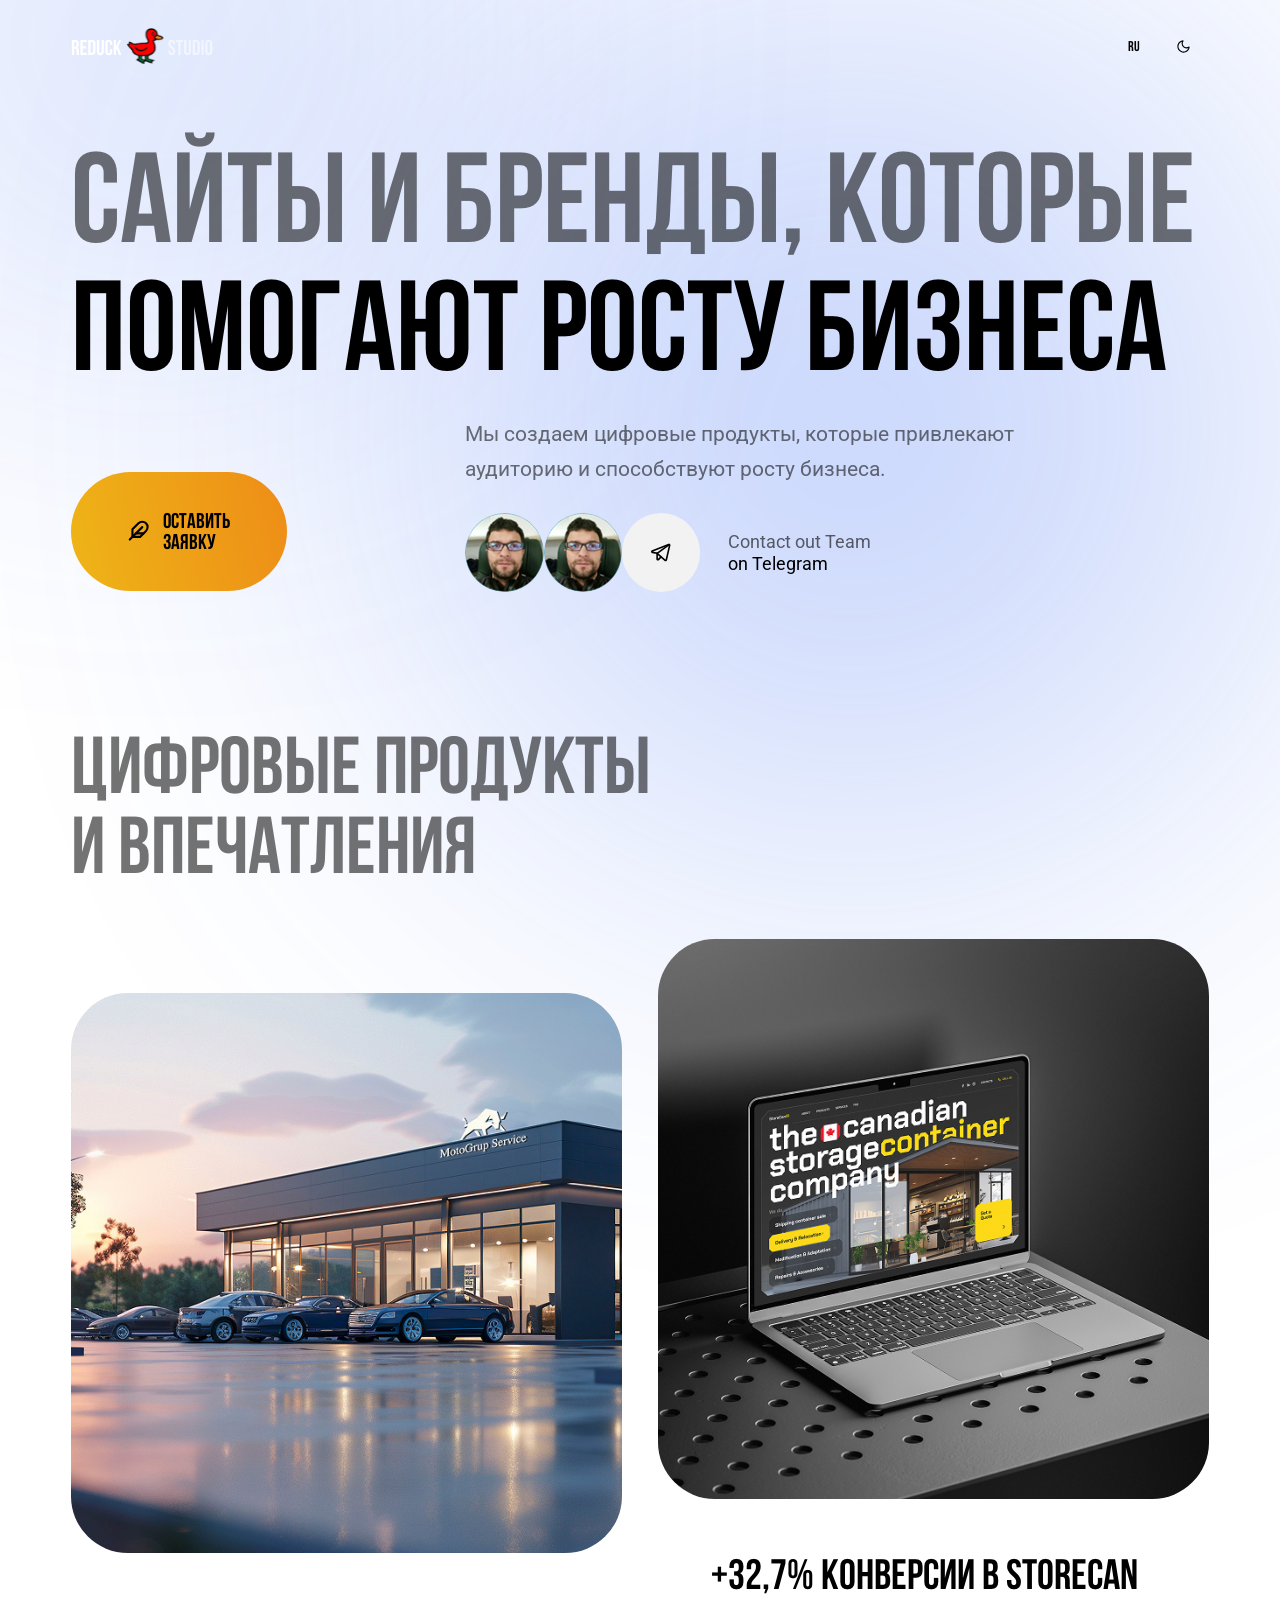
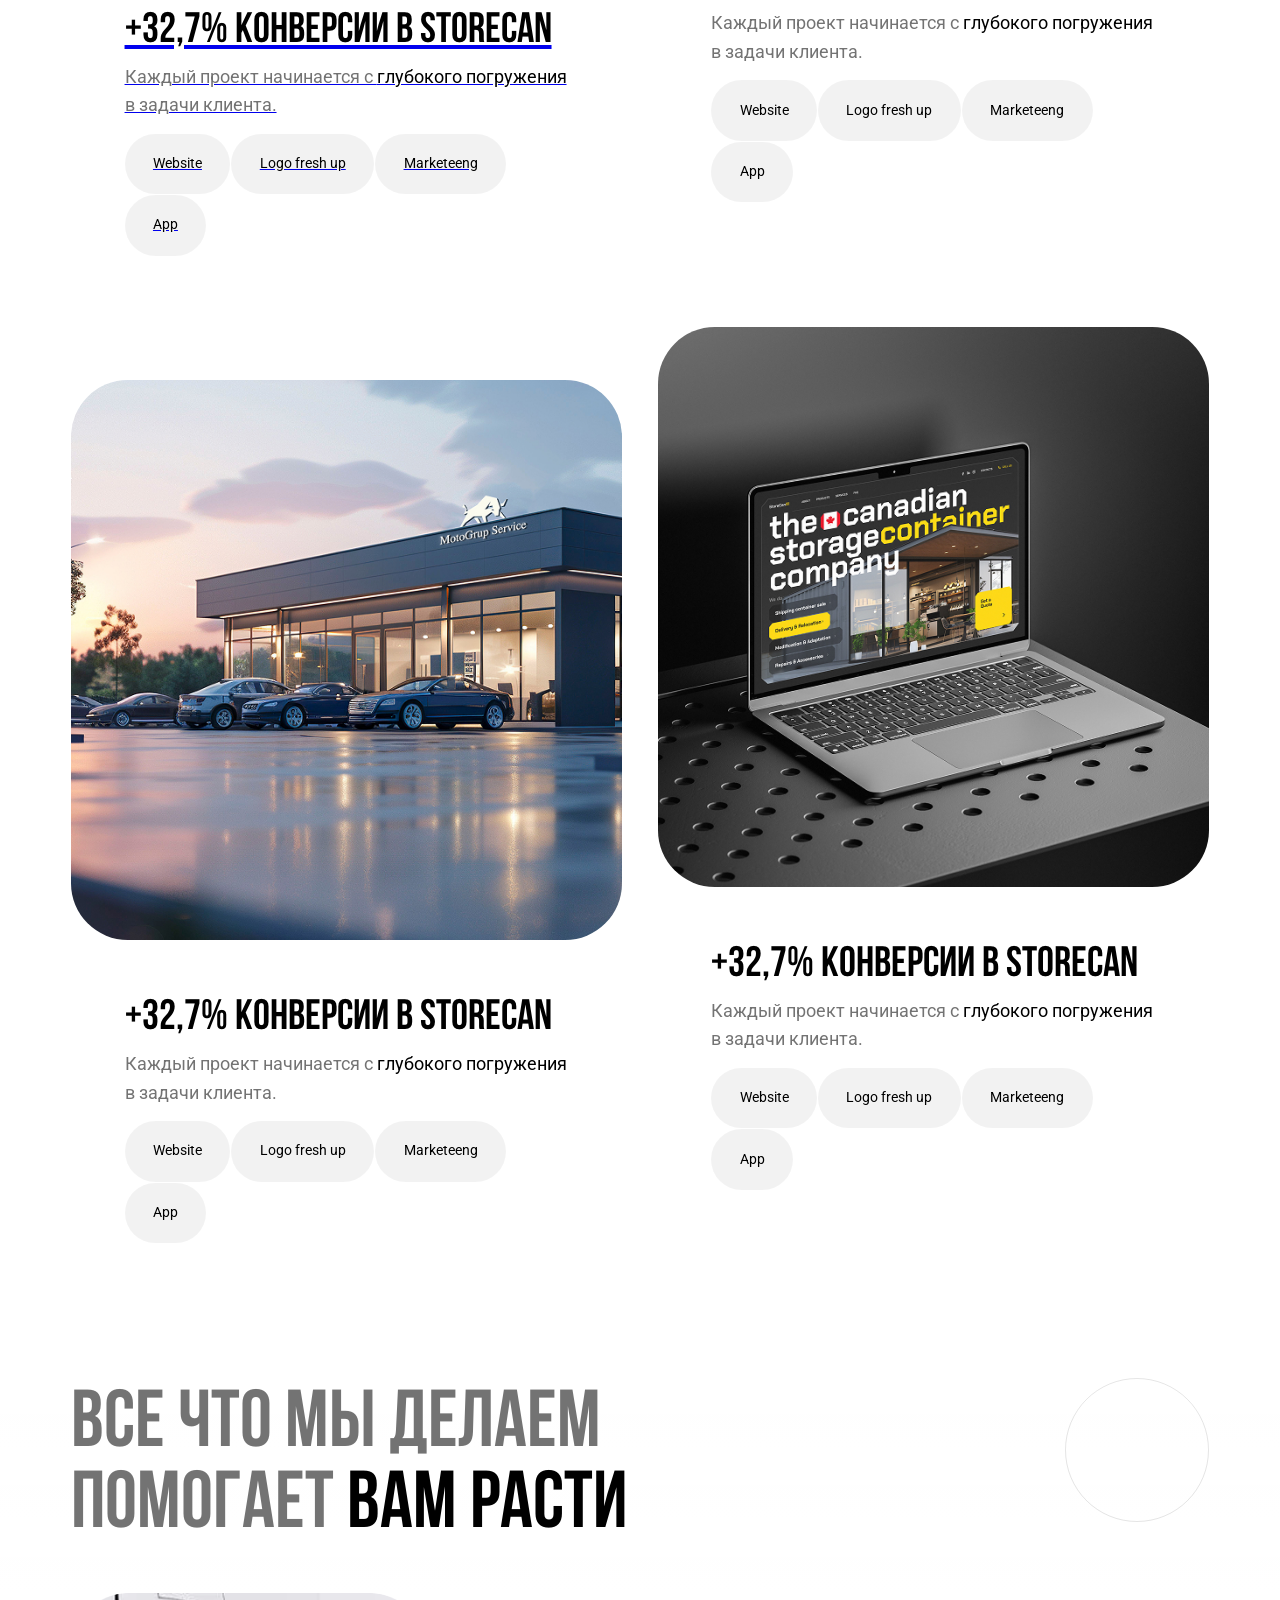
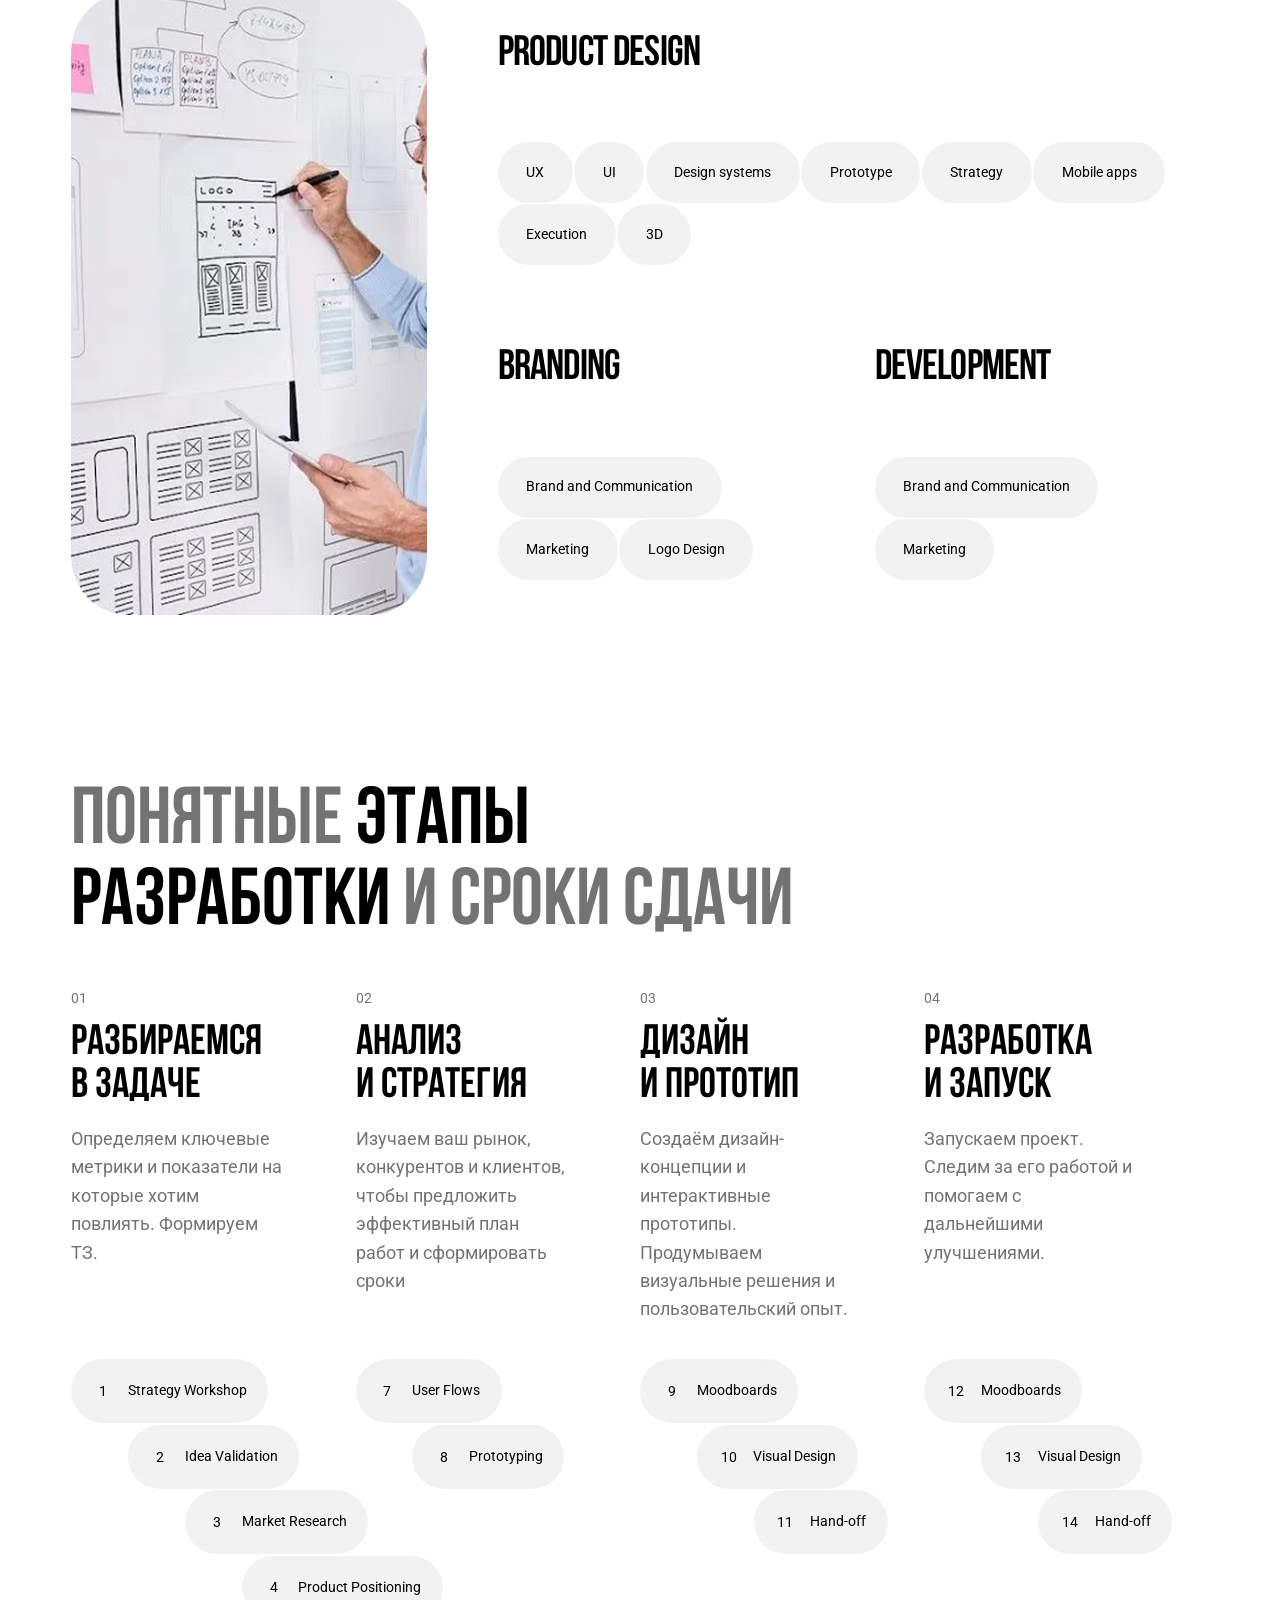
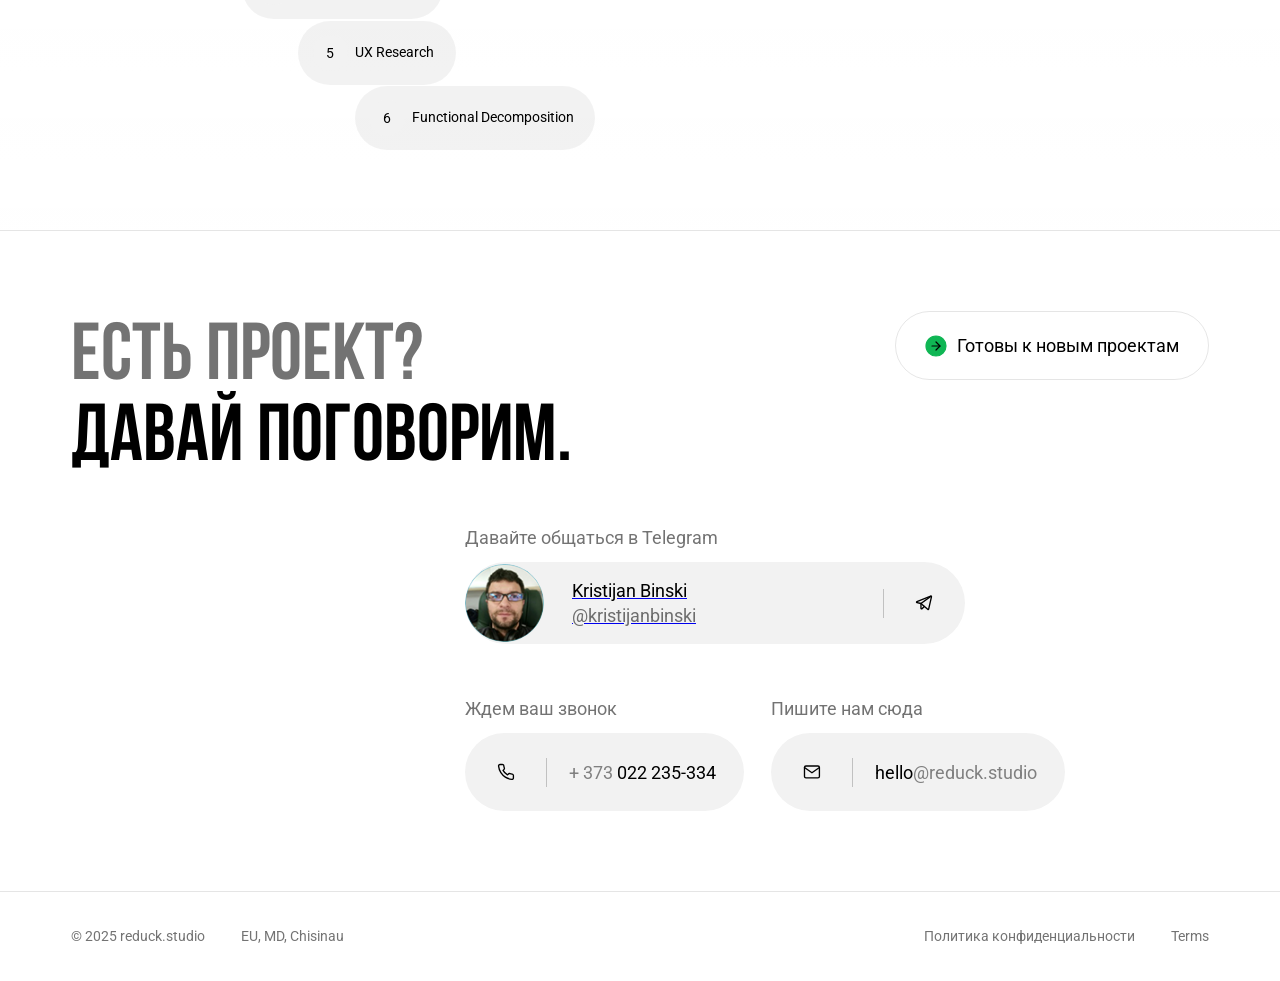
==== commit 873479d2: "Added page-specific body classes, mobile CTA positioning below checkpoint, and refined pulse animati" ====
--- a/index.html
+++ b/index.html
@@ -31,7 +31,7 @@
       })();
     </script>
   </head>
-  <body>
+  <body class="homepage">
     <div class="bg-decorator bg-decorator--1" aria-hidden="true"></div>
     <div class="bg-decorator bg-decorator--2" aria-hidden="true"></div>
     <header>
@@ -64,7 +64,6 @@
 <section class="hero container">
   <h1><em>Сайты и бренды, которые</em> помогают росту бизнеса</h1>
   <div class="hero-cta">
-    <div class="cta-checkpoint"></div>
     <div class="hero-contact">
       <p class="contact-description">
         Мы создаем цифровые продукты, которые привлекают аудиторию и способствуют росту бизнеса.
@@ -112,6 +111,7 @@
         </a>
       </div>
     </div>
+    <div class="cta-checkpoint_top"></div>
   </div>
 </section>
 
@@ -159,12 +159,14 @@
   </div>
   <div class="projects-items">
     <a href="/product.html" class="project-card">
-      <img
-        src="/assets/images/content.jpg"
-        alt="StoreCan project"
-        loading="lazy"
-        decoding="async"
-      />
+      <div class="project-image">
+        <img
+          src="/assets/images/content.jpg"
+          alt="StoreCan project"
+          loading="lazy"
+          decoding="async"
+        />
+      </div>
       <div class="project-info">
         <h3>+32,7% Конверсии в StoreCan</h3>
         <p>Каждый проект начинается с <em>глубокого погружения</em> в задачи клиента.</p>
@@ -178,7 +180,9 @@
     </a>
 
     <div class="project-card">
-      <img src="/assets/images/content2.jpg" alt="Store project" loading="lazy" decoding="async" />
+      <div class="project-image">
+        <img src="/assets/images/content2.jpg" alt="Store project" loading="lazy" decoding="async" />
+      </div>
       <div class="project-info">
         <h3>+32,7% Конверсии в StoreCan</h3>
         <p>Каждый проект начинается с <em>глубокого погружения</em> в задачи клиента.</p>
@@ -192,12 +196,14 @@
     </div>
 
     <div class="project-card">
-      <img
-        src="/assets/images/content.jpg"
-        alt="StoreCan project"
-        loading="lazy"
-        decoding="async"
-      />
+      <div class="project-image">
+        <img
+          src="/assets/images/content.jpg"
+          alt="StoreCan project"
+          loading="lazy"
+          decoding="async"
+        />
+      </div>
       <div class="project-info">
         <h3>+32,7% Конверсии в StoreCan</h3>
         <p>Каждый проект начинается с <em>глубокого погружения</em> в задачи клиента.</p>
@@ -211,7 +217,9 @@
     </div>
 
     <div class="project-card">
-      <img src="/assets/images/content2.jpg" alt="Store project" loading="lazy" decoding="async" />
+      <div class="project-image">
+        <img src="/assets/images/content2.jpg" alt="Store project" loading="lazy" decoding="async" />
+      </div>
       <div class="project-info">
         <h3>+32,7% Конверсии в StoreCan</h3>
         <p>Каждый проект начинается с <em>глубокого погружения</em> в задачи клиента.</p>
@@ -440,7 +448,7 @@
     </div>
   </div>
 
-  <div class="cta-button_footer"></div>
+  <div class="cta-checkpoint_bottom"></div>
   <div class="contact-cta_footer">
     <div class="contact-methods">
       <div class="contact-method">
--- a/assets/styles.compiled.css
+++ b/assets/styles.compiled.css
@@ -1 +1 @@
-@font-face{font-display:swap;font-family:Bebas Neue;font-style:normal;font-weight:700;src:url(/assets/fonts/BebasNeue/BebasNeue-Bold.otf) format("opentype")}:root{--space-2:0.13vw;--space-4:0.28vw;--space-6:0.4vw;--space-8:0.55vw;--space-10:0.7vw;--space-12:0.83vw;--space-14:0.97vw;--space-15:1.04vw;--space-16:1.1vw;--space-18:1.25vw;--space-20:1.4vw;--space-24:1.67vw;--space-27:1.875vw;--space-30:2.08vw;--space-32:2.22vw;--space-34:2.35vw;--space-36:2.5vw;--space-38:2.64vw;--space-40:2.78vw;--space-43:2.98vw;--space-48:3.33vw;--space-56:3.89vw;--space-60:4.17vw;--space-64:4.44vw;--space-72:5vw;--space-75:5.21vw;--space-80:5.56vw;--space-85:5.9vw;--space-88:6.11vw;--space-90:6.25vw;--space-100:6.94vw;--space-108:7.5vw;--space-120:8.33vw;--space-146:10.15vw;--space-150:10.4vw;--space-158:11vw;--space-160:11.11vw;--space-173:12vw;--space-187:13vw;--space-200:13.89vw;--space-240:16.66vw;--space-270:18.75vw;--space-300:20.83vw;--space-320:22.22vw;--space-340:23.6vw;--space-400:27.78vw;--space-403:28vw;--space-420:29.2vw;--space-443:30.8vw;--space-562:39vw;--space-634:44vw;--space-720:50vw;--space-1000:69.44vw;--font-16:1.11vw;--font-20:1.39vw;--font-24:1.67vw;--font-28:1.95vw;--font-32:2.22vw;--font-40:2.77vw;--font-48:3.33vw;--font-56:3.9vw;--font-64:4.44vw;--font-90:6.3vw;--font-120:8.33vw;--font-144:10vw;--space-840:58.33vw}*,:after,:before{box-sizing:border-box}@media (prefers-reduced-motion:reduce){*,:after,:before{animation-duration:.01ms!important;animation-iteration-count:1!important;scroll-behavior:auto!important;transition-duration:.01ms!important}}*{margin:0;padding:0;transition:color .2s ease,background-color .2s ease,stroke .2s ease}@media (prefers-reduced-motion:no-preference){html{interpolate-size:allow-keywords}}body{-webkit-font-smoothing:antialiased;background-color:var(--color-bg-general-primary);color:var(--color-content-general-primary);font-family:Roboto,sans-serif;font-size:var(--font-20);font-weight:400;line-height:var(--font-24);margin:0}canvas,img,picture,svg,video{display:block}button,input,select,textarea{font:inherit}button{background:none;border:none;color:inherit;cursor:pointer}h1,h2,h3,h4,h5,h6,p{overflow-wrap:break-word}h1,h2,h3,h4,h5,h6{text-wrap:balance}h2{font-family:Bebas Neue,sans-serif;font-weight:700}.container{max-width:100%;padding:0 var(--space-80);transform-origin:top;width:100vw}.container-with_gradient{background:linear-gradient(1turn,hsla(0,0%,100%,.05),hsla(0,0%,100%,.022) 56.29%,hsla(0,0%,100%,0))}header{align-items:center;display:flex;justify-content:space-between;margin:var(--space-24) 0 var(--space-80);padding:var(--space-8) var(--space-80)}.logo img{height:var(--space-40);width:var(--space-160)}.sr-only{height:1px;margin:-1px;overflow:hidden;padding:0;position:absolute;width:1px;clip:rect(0,0,0,0);border-width:0;white-space:nowrap}.nav-buttons{align-items:center;display:flex;justify-content:center}.nav-button{align-items:center;display:flex;font-family:Bebas Neue,sans-serif;font-size:max(var(--font-16),14px);height:var(--space-56);justify-content:center;width:var(--space-56);& svg{height:var(--space-16);min-height:15px;min-width:15px;width:var(--space-16)}}.footer{border-top:1px solid var(--color-border-general-primary);padding-bottom:var(--space-40);padding-top:var(--space-40)}.footer-content{align-items:center;display:flex;justify-content:space-between}.footer-left{display:flex;gap:var(--space-40);& span{color:var(--color-content-general-disabled);font-size:var(--font-16);line-height:var(--font-20)}}.footer-right{display:flex;gap:var(--space-40);& a{color:var(--color-content-general-disabled);font-size:var(--font-16);line-height:var(--font-20);text-decoration:none;&:hover{color:var(--color-content-general-primary)}}}.bg-decorator{background:#396bf4;border-radius:50%;filter:blur(200px);opacity:.3;pointer-events:none;position:fixed;z-index:-1}.bg-decorator--1{height:40.63vw;left:-8.54vw;top:-17.36vw;width:40.63vw}.bg-decorator--2{height:66.67vw;left:33.33vw;top:0;width:66.67vw}.hero{margin-bottom:var(--space-150)}.hero h1{font-family:Bebas Neue,sans-serif;font-size:var(--font-144);font-weight:700;line-height:var(--font-144);margin-bottom:var(--space-30);text-transform:uppercase;& em{color:var(--color-content-general-disabled);flex-wrap:wrap;font-style:normal}}.hero-cta{align-items:end;display:flex;flex-wrap:wrap}.cta-checkpoint{height:1px;pointer-events:none;visibility:hidden;width:1px}@keyframes pulse{0%{box-shadow:0 0 0 0 var(--color-action-brand-normal)}35%{box-shadow:0 0 0 var(--space-24) rgba(255,230,0,0)}50%{box-shadow:0 0 0 0 rgba(255,230,0,0)}to{box-shadow:0 0 0 0 rgba(255,230,0,0)}}.cta-button{align-items:center;animation:pulse 4s infinite;background-color:var(--color-action-brand-normal);border-radius:var(--space-1000);color:var(--color-content-general-black);display:inline-flex;font-family:Bebas Neue,sans-serif;font-size:var(--font-24);font-weight:700;left:var(--space-80);line-height:var(--font-24);padding:var(--space-43) var(--space-64);text-align:left;top:var(--button-top,calc(100vh - 50px));transition:background-color .2s,padding .6s cubic-bezier(.4,0,.2,1),font-size .6s cubic-bezier(.4,0,.2,1),opacity .3s ease-in-out,line-height .6s cubic-bezier(.4,0,.2,1),transform .6s cubic-bezier(.4,0,.2,1),top .3s cubic-bezier(.4,0,.2,1);will-change:top,bottom,padding,font-size;z-index:100;&:hover{animation:none;background-color:var(--color-action-brand-hover)}& svg{height:var(--space-24);margin-right:var(--space-16);transition:width .6s cubic-bezier(.4,0,.2,1),height .6s cubic-bezier(.4,0,.2,1);width:var(--space-24)}}.cta-button.no-position-transition{transition:padding .6s cubic-bezier(.4,0,.2,1),font-size .6s cubic-bezier(.4,0,.2,1),line-height .6s cubic-bezier(.4,0,.2,1),background-color .2s}.cta-button.floating{font-size:calc(var(--font-24)/2);line-height:calc(var(--font-24)/2);padding:var(--space-20) var(--space-32);& svg{height:var(--space-12);width:var(--space-12)}}.hero-contact{color:var(--color-content-general-tertiary);font-family:Roboto,sans-serif;margin-left:var(--space-443);width:var(--space-634)}.contact-description{color:var(--color-content-general-disabled);font-size:var(--font-24);line-height:var(--space-40);margin-bottom:var(--space-30)}.contact-card__text{font-size:var(--font-20);line-height:var(--font-24);margin-left:var(--space-32);& em{color:var(--color-content-general-primary);font-style:normal}}.contact-card{align-items:center;color:inherit;display:flex;text-decoration:none;& img{border-radius:50%;height:var(--space-88);width:var(--space-88)}&:hover em,&:hover path{color:var(--color-action-brand-normal);stroke:var(--color-action-brand-normal)}}.contact-chat{background-color:var(--color-bg-general-secondary);border-radius:50%;padding:var(--space-32);& svg{height:var(--space-24);width:var(--space-24)}}.projects{padding-bottom:var(--space-72)}.projects h2{font-size:var(--font-90);font-weight:400;line-height:var(--font-90);margin-bottom:var(--space-30)}.projects-items{column-gap:var(--space-40);display:grid;grid-template-columns:repeat(2,1fr);position:relative}.project-card{position:relative;&:hover h3{color:var(--color-action-brand-active)}&:hover img{transform:scale(1.05)}&:nth-child(odd){margin:var(--space-60) 0}& img{border-radius:var(--space-64);height:auto;transition:transform .3s ease;width:100%}}.project-info{color:var(--color-content-general-primary);display:flex;flex-direction:column;justify-content:center;line-height:var(--font-32);padding:var(--space-60) var(--space-60) var(--space-20);& h3{color:var(--color-content-general-primary);font-family:Bebas Neue,sans-serif;font-size:var(--font-48);font-weight:700;line-height:var(--font-48)}& h3,& p{margin-bottom:var(--space-16)}& p{color:var(--color-content-general-disabled)}& em{color:var(--color-content-general-primary);font-style:normal}}.tags{display:flex;flex-wrap:wrap;gap:1px}.tag{background-color:var(--color-action-secondary-subtile-hover);border-radius:999px;color:var(--color-content-general-primary);font-size:var(--font-16);line-height:var(--font-20);padding:var(--space-24) var(--space-32)}.statement{align-items:start;display:flex;justify-content:space-between;& h2{color:var(--color-content-general-disabled);font-size:var(--font-90);font-weight:400;line-height:var(--font-90);margin-bottom:var(--space-60);max-width:var(--space-1000)}& em{color:var(--color-content-general-primary);font-style:normal}}.statement-icon{border:1px solid var(--color-border-general-primary);border-radius:50%;padding:var(--space-64);& svg{height:var(--space-32);width:var(--space-32)}}.services{padding-bottom:var(--space-90);position:relative}.services-categories-container{align-items:stretch;display:flex;gap:var(--space-40)}.services-image{display:flex;flex-shrink:0;width:var(--space-400);& img{border-radius:var(--space-64);width:100%}}.services-categories{display:grid;flex:1;gap:var(--space-8);grid-template-columns:1fr 1fr}.services-category{background-color:var(--color-bg-general-primary);border-radius:var(--space-64);display:flex;flex-direction:column;gap:var(--space-80);padding:var(--space-40)}.services-category:first-child{grid-column:1/-1}.category-title{color:var(--color-content-general-primary);font-family:Bebas Neue,sans-serif;font-size:var(--font-48);font-weight:700;letter-spacing:-.02em;line-height:var(--font-48)}.services-tags{display:flex;flex-wrap:wrap;gap:var(--space-2)}.service-tag{background-color:var(--color-action-secondary-subtile-hover);border-radius:999px;color:var(--color-content-general-primary);font-family:Roboto,sans-serif;font-size:var(--font-16);line-height:var(--font-20);padding:var(--space-24) var(--space-32)}.process{padding-bottom:var(--space-90);padding-top:var(--space-90)}.breakdown-phases{display:flex;position:relative}.phase-column{display:flex;flex-direction:column;flex-shrink:0;overflow:visible;width:var(--space-320)}.phase-number{color:var(--color-content-general-disabled);font-family:Roboto,sans-serif;font-size:var(--font-16);line-height:var(--font-20);margin-bottom:var(--space-12)}.phase-column h5{color:var(--color-content-general-primary);font-family:Bebas Neue,sans-serif;font-size:var(--font-48);font-weight:700;line-height:var(--font-48);margin-bottom:var(--space-24);text-transform:uppercase}.phase-description{color:var(--color-content-general-disabled);font-family:Roboto,sans-serif;font-size:var(--font-20);line-height:var(--font-32);margin-bottom:var(--space-40);max-width:var(--space-240)}.phase-steps{align-items:flex-start;display:flex;flex-direction:column;gap:var(--space-2)}.phase-step__item{align-items:center;background-color:var(--color-action-secondary-subtile-disabled);border-radius:999px;display:flex;flex:0 0 auto;font-family:Roboto,sans-serif;font-size:var(--font-16);gap:var(--space-8);line-height:var(--font-20);padding:var(--space-16) var(--space-24) var(--space-16) var(--space-16);white-space:nowrap}.phase-step__item:nth-child(n+2){margin-left:var(--space-64)}.phase-step__item:nth-child(n+3){margin-left:calc(var(--space-64)*2)}.phase-step__item:nth-child(n+4){margin-left:calc(var(--space-64)*3)}.phase-step__item:nth-child(n+5){margin-left:calc(var(--space-64)*4)}.phase-step__item:nth-child(n+6){margin-left:calc(var(--space-64)*5)}.phase-step__number{align-items:center;background-color:var(--color-bg-general-secondary);border-radius:50%;display:flex;flex:0 0 auto;font-size:var(--font-16);height:2.78vw;justify-content:center;line-height:1;min-width:2.78vw;padding:0 var(--space-8)}.phase-step__text{color:var(--color-content-general-primary);font-size:var(--font-16);font-weight:400;line-height:var(--font-20)}.contact-section{border-top:1px solid var(--color-border-general-primary);padding-bottom:var(--space-90);padding-top:var(--space-90)}.contact-status{align-items:center;border:1px solid var(--color-border-general-primary);border-radius:999px;display:flex;gap:var(--space-10);padding:var(--space-24) var(--space-32);& span{color:var(--color-content-general-primary);font-size:var(--font-20);line-height:var(--font-24)}}.contact-cta_footer{display:flex;margin-left:var(--space-443)}.cta-button_footer{height:1px;pointer-events:none;visibility:hidden;width:1px}.contact-methods{display:flex;flex-direction:column;gap:var(--space-60)}.contact-method h3{color:var(--color-content-general-disabled);font-size:var(--font-20);font-weight:400;line-height:var(--font-24);margin-bottom:var(--space-16)}.telegram-contact{align-items:center;background-color:var(--color-bg-general-secondary);border-radius:999px;display:flex;padding:var(--space-20) var(--space-36) var(--space-20) var(--space-120);position:relative;width:var(--space-562);& img{border-radius:50%;height:var(--space-88);left:0;position:absolute;width:var(--space-88)}}.contact-details{flex:1;position:relative;& h4{color:var(--color-content-general-primary);font-weight:400;margin-bottom:var(--space-4)}& h4,& p{font-size:var(--font-20);line-height:var(--font-24)}& p{color:var(--color-content-general-disabled)}}.telegram-icon{display:flex;padding-left:var(--space-36);position:relative;&:after{border-right:1px solid var(--color-border-general-secondary);content:"";height:var(--space-32);left:0;position:absolute;top:calc(var(--space-6)*-1);width:1px}& svg{height:var(--space-20);width:var(--space-20)}}.contact-options{display:flex;gap:var(--space-30)}.contact-option{flex:1}.contact-option h4{color:var(--color-content-general-disabled);font-size:var(--font-20);font-weight:400;line-height:var(--font-24);margin-bottom:var(--space-16)}.contact-link{align-items:center;background-color:var(--color-bg-general-secondary);border-radius:999px;display:flex;gap:1.7vw;justify-content:center;padding:var(--space-32) var(--space-32) var(--space-32) var(--space-36);& span{color:var(--color-content-general-primary);font-size:var(--font-20);line-height:var(--font-24);& em{color:var(--color-action-primary-disabled);font-style:normal}}& svg{height:var(--space-20);width:var(--space-20)}}.contact-link__icon{display:flex;padding-right:var(--space-36);position:relative;&:after{border-right:1px solid var(--color-border-general-secondary);content:"";height:var(--space-32);position:absolute;right:0;top:calc(var(--space-6)*-1);width:1px}}.case-study{background-color:var(--color-bg-general-primary)}.case-study-header{align-items:center;display:flex;flex-wrap:wrap;gap:var(--space-300);padding:var(--space-30) 0}.back-button{align-items:center;border:1px solid var(--color-action-outline-normal);border-radius:var(--space-30);color:var(--color-content-general-primary);cursor:pointer;display:flex;font-size:var(--font-16);gap:var(--space-8);line-height:var(--font-20);padding:var(--space-18) var(--space-24);transition:all .2s ease;&:hover{background-color:var(--color-action-secondary-subtile-hover);border-color:var(--color-border-general-secondary)}& svg{height:var(--space-20);stroke:var(--color-content-general-primary);width:var(--space-20)}}.case-study-tags{align-items:center;display:flex;flex-wrap:wrap}.case-study-tag{background-color:var(--color-bg-general-secondary);border-radius:var(--space-30);color:var(--color-content-general-primary);cursor:pointer;font-size:var(--font-16);line-height:var(--font-20);padding:var(--space-18) var(--space-24);white-space:nowrap;&:hover{background-color:var(--color-action-success-subtile-hover);color:var(--color-action-success-hover)}}.case-study-content{display:flex;gap:var(--space-270)}.case-study-title{color:var(--color-content-general-primary);font-size:var(--font-120);font-weight:400;line-height:var(--font-120);margin-bottom:var(--space-40);text-wrap:pretty}.case-study-info{display:flex;flex-direction:column;gap:var(--space-40);position:relative}.case-study-link{align-items:center;display:flex;gap:var(--space-8);& svg{height:var(--space-20);width:var(--space-20);& path{stroke:var(--color-content-general-primary)}}& a{color:var(--color-content-general-primary);font-size:var(--font-20);line-height:var(--font-24);text-decoration:underline;&:hover{color:var(--color-action-primary-hover)}}}.case-study-info .cta-button{margin-left:var(--space-20)}.case-study-description{color:var(--color-content-general-primary);font-size:var(--font-20);line-height:var(--space-32);max-width:var(--space-720)}.project-overview{background-color:var(--color-bg-general-primary);padding-bottom:var(--space-120);padding-top:var(--space-120)}.project-overview-content{display:flex;flex-direction:column;margin-bottom:var(--space-100);&:last-child{margin-bottom:0}}.project-overview-label{color:var(--color-action-outline-hover);font-size:var(--font-24);font-weight:400;line-height:var(--font-32);margin-bottom:var(--space-30)}.project-overview-title{color:var(--color-content-general-primary);font-size:var(--font-64);font-weight:400;line-height:var(--font-64);margin-bottom:var(--space-60);max-width:var(--space-1000);text-wrap:pretty}.project-overview-description{align-self:center;color:var(--color-content-general-primary);max-width:var(--space-634);& p{font-size:var(--font-20);line-height:var(--space-32);margin-bottom:var(--space-30)}}.project-overview-list{font-size:var(--font-16);line-height:var(--font-24);list-style-type:none;& li{padding-left:var(--space-27);position:relative;&:before{background-color:var(--color-content-general-primary);content:"";height:var(--space-2);left:0;position:absolute;top:var(--space-12);width:var(--space-16)}}}.project-overview-list_title{margin-bottom:var(--space-16)}.project-meta{display:flex;flex-direction:column}.project-meta-row{align-items:center;border-top:1px solid var(--color-border-general-primary);display:flex;padding:var(--space-30) 0;&:last-child{border-bottom:none;padding-bottom:0}}.project-meta-item{display:flex;flex-direction:column;gap:var(--space-24)}.project-meta-label{color:var(--color-action-outline-hover);font-size:var(--font-16);font-weight:400;line-height:var(--font-20);margin-right:var(--space-340);width:var(--space-90)}.project-meta-tags{display:flex;flex-wrap:wrap;gap:var(--space-2)}.project-meta-tag{background-color:var(--color-bg-general-secondary);border-radius:var(--space-30);color:var(--color-content-general-primary);font-size:var(--font-16);line-height:var(--font-20);padding:var(--space-18) var(--space-24);transform:translateY(0);transition:all .2s ease;white-space:nowrap;&:hover{transform:translateY(-1px)}&:focus{outline:2px solid var(--color-action-primary-normal);outline-offset:2px}}.client-testimonial{margin-bottom:var(--space-90)}.testimonial-content{display:flex;flex-direction:column;gap:var(--space-30);margin:0 auto;max-width:var(--space-1000)}.testimonial-label{color:var(--color-action-outline-hover);font-size:var(--font-24);line-height:var(--font-32)}.testimonial-quote{color:var(--color-content-general-primary);font-size:var(--font-64);font-weight:400;line-height:var(--font-64)}.testimonial-author{align-items:center;display:flex;gap:var(--space-30)}.author-avatar{background-color:var(--color-bg-general-secondary);border-radius:50%;height:var(--space-80);overflow:hidden;width:var(--space-80);& img{height:100%;object-fit:cover;object-position:center;width:100%}}.author-info{display:flex;flex-direction:column;gap:var(--space-4)}.author-name{color:var(--color-content-general-primary);font-size:var(--font-24);font-weight:400;line-height:var(--font-32)}.author-title{color:var(--color-action-outline-hover);font-size:var(--font-20);line-height:var(--font-24)}.client-testimonial{opacity:0;transform:translateY(30px);transition:all .8s ease}.client-testimonial.animate-in{opacity:1;transform:translateY(0)}.testimonial-quote{opacity:0;transform:translateY(20px);transition:all .6s ease .2s}.client-testimonial.animate-in .testimonial-quote{opacity:1;transform:translateY(0)}.testimonial-author{opacity:0;transform:translateY(15px);transition:all .5s ease .4s}.client-testimonial.animate-in .testimonial-author{opacity:1;transform:translateY(0)}.project-navigation{background-color:var(--color-bg-general-primary);border-bottom:1px solid var(--color-border-general-primary);justify-content:space-between}.project-nav-item,.project-navigation{align-items:center;display:flex;position:relative}.project-nav-item{cursor:pointer;gap:var(--space-30);height:100%;padding:var(--space-90) 0;transition:all .3s ease}.project-nav-divider{background-color:var(--color-border-general-primary);height:var(--space-270);width:1px}.project-logo{background-color:var(--color-bg-general-secondary);height:var(--space-150);transition:transform .3s ease;width:var(--space-150)}.project-nav-info{display:flex;flex-direction:column}.project-nav-prev{& .project-nav-info{text-align:left}}.project-nav-next{& .project-nav-info{text-align:right}}.project-nav-label{color:var(--color-action-outline-hover);font-size:var(--font-24);font-weight:400;line-height:var(--font-32);margin-bottom:var(--space-16)}.project-nav-title{color:var(--color-content-general-primary);font-size:var(--font-32);font-weight:400;line-height:var(--font-40);margin:0;max-width:var(--space-300);transition:color .3s ease}.project-navigation{opacity:0;transform:translateY(20px);transition:all .6s ease}.project-navigation.animate-in{opacity:1;transform:translateY(0)}.contact-form-modal{background-color:var(--color-bg-general-primary);box-shadow:-8px 0 24px rgba(0,0,0,.15);height:100vh;overflow-y:auto;position:fixed;right:-100%;top:0;transition:right .4s cubic-bezier(.4,0,.2,1);width:var(--space-840);z-index:2000;&.open{right:0}}.contact-form-overlay{background-color:rgba(0,0,0,.6);height:100%;left:0;opacity:0;position:fixed;top:0;transition:opacity .4s ease,visibility .4s ease;visibility:hidden;width:100%;z-index:1999;&.open{opacity:1;visibility:visible}}.contact-form-content{display:flex;flex-direction:column;font-family:Roboto,sans-serif;padding:var(--space-60) var(--space-64)}.contact-form-header{align-items:flex-start;display:flex;justify-content:space-between;margin-bottom:var(--space-60)}.contact-form-title{color:var(--color-content-general-disabled);font-family:Bebas Neue,sans-serif;font-size:var(--font-90);font-weight:700;line-height:var(--font-90);max-width:calc(100% - var(--space-80));text-transform:uppercase;& em{color:var(--color-content-general-primary);font-style:normal}}.contact-form-close{align-items:center;background:transparent;border:none;cursor:pointer;display:flex;flex-shrink:0;height:var(--space-40);justify-content:center;transition:transform .2s ease;width:var(--space-40);&:hover{transform:rotate(90deg)}& svg{height:var(--space-24);width:var(--space-24);& path{stroke:var(--color-content-general-primary)}}}.contact-form-body{flex-direction:column}.contact-form-body,.form-row{display:flex;gap:var(--space-30)}.form-row{margin-bottom:var(--space-30)}.form-field{display:flex;flex:1;flex-direction:column;& input,& textarea{background:transparent;border:none;border-bottom:1px solid var(--color-border-general-primary);color:var(--color-content-general-primary);font-size:var(--font-20);line-height:var(--font-24);padding:var(--space-16) 0;transition:border-color .2s ease;&::placeholder{color:var(--color-content-general-disabled)}&:focus{border-bottom-color:var(--color-action-brand-normal);outline:none}}& textarea{min-height:var(--space-48);padding:0;resize:vertical}}.form-section{display:flex;gap:var(--space-30)}.form-section:has(~.form-section){margin-bottom:var(--space-30)}.form-section-label{color:var(--color-content-general-disabled);flex:0 0 auto;font-size:var(--font-20);line-height:var(--font-24);margin-top:var(--space-24);width:var(--space-120)}.form-options{display:flex;flex:1;flex-wrap:wrap;gap:var(--space-2)}.form-option{align-items:center;background-color:var(--color-bg-general-secondary);border:none;border-radius:999px;color:var(--color-content-general-primary);cursor:pointer;display:flex;font-size:var(--font-20);line-height:var(--font-24);padding:var(--space-24) var(--space-32);transition:all .2s ease;&:hover{background-color:var(--color-action-secondary-subtile-hover)}&.selected{background-color:var(--color-content-general-primary);color:var(--color-content-general-inverted-primary);& svg{height:var(--space-24);margin-right:var(--space-8);width:var(--space-24)}}}.form-submit{align-items:center;background-color:var(--color-action-brand-normal);border:none;border-radius:999px;color:var(--color-content-general-black);cursor:pointer;display:flex;font-family:Bebas Neue,sans-serif;font-size:var(--font-24);font-weight:700;gap:var(--space-16);justify-content:center;line-height:var(--font-24);padding:var(--space-38) 0;transition:background-color .2s ease;width:100%;&:hover{background-color:var(--color-action-brand-hover)}& svg{height:var(--space-24);width:var(--space-24)}}.form-footer{border-bottom:1px solid var(--color-border-general-primary);font-size:var(--font-20);line-height:var(--font-24);padding-bottom:var(--space-30)}.form-footer-text{color:var(--color-content-general-disabled);font-family:Roboto,sans-serif;& a{color:var(--color-content-general-primary);text-decoration:underline}}.form-footer-email{color:var(--color-content-general-disabled);& a{color:var(--color-content-general-primary);text-decoration:none}}.form-telegram-title{color:var(--color-content-general-disabled);font-size:var(--font-20);line-height:var(--font-24);margin-bottom:var(--space-24)}.form-telegram-button{align-items:center;background-color:var(--color-bg-general-secondary);border:none;border-radius:999px;cursor:pointer;display:flex;gap:var(--space-20);padding:var(--space-24) var(--space-32);transition:background-color .2s ease;width:100%;&:hover{background-color:var(--color-action-secondary-subtile-hover)}}.form-telegram-avatars{display:flex;margin-right:var(--space-16)}.form-telegram-avatar{border-radius:50%;height:var(--space-88);width:var(--space-88)}.form-telegram-text{flex:1;text-align:left;& p{color:var(--color-content-general-primary);font-family:Roboto,sans-serif;font-size:var(--font-16);line-height:var(--font-20)}}.form-telegram-icon{align-items:center;border-left:1px solid var(--color-border-general-secondary);display:flex;justify-content:center;padding-left:var(--space-20);& svg{height:var(--space-20);width:var(--space-20)}}@media screen and (max-width:768px){:root{--container-padding-x:8px}body{font-size:16px}.bg-decorator--1{height:585px;left:-100px;position:absolute;top:-184px;width:585px}.bg-decorator--2{display:none}.container{padding:0 var(--container-padding-x)}header{flex-direction:row;gap:16px;margin:16px 0;padding:8px 16px 8px 20px}.logo img{height:40px;width:160px}.nav-button{height:44px;justify-content:flex-start;padding:0 16px;width:100%}.nav-button svg{height:16px;width:16px}.hero{margin-bottom:60px}.hero h1{font-size:60px;line-height:60px;margin-bottom:24px}.hero-cta{align-items:flex-start;gap:32px}.cta-button-wrapper{margin-right:0}.cta-button{font-size:18px;line-height:18px;padding:20px 32px}.cta-button svg{height:18px;margin-right:12px;width:18px}.hero-contact{margin-left:0;width:100%}.contact-description{font-size:18px;line-height:28px;margin-bottom:20px}.contact-card__text{font-size:16px;line-height:20px;margin-left:32px}.contact-card img{height:64px;width:64px}.contact-chat{padding:24px}.contact-chat svg{height:20px;width:20px}.projects{padding-bottom:40px}.projects h2{font-size:40px;line-height:40px;margin-bottom:24px}.projects-items{column-gap:0;grid-template-columns:1fr;row-gap:32px}.project-card{&:hover img{transform:scale(1)}}.project-card:nth-child(odd){margin:0}.project-info{line-height:24px;padding:32px 20px}.project-info h3{font-size:32px;line-height:32px;margin-bottom:12px}.project-info p{font-size:16px;line-height:20px;margin-bottom:12px}.tag{font-size:14px;line-height:18px;padding:8px 16px}.load-more{font-size:16px;margin-top:24px;padding:16px 24px;position:static;width:100%}.load-more svg{height:16px;margin-left:8px;width:16px}.statement{flex-direction:column;gap:24px;padding:0 32px}.statement h2{color:var(--color-content-general-primary);font-size:32px;line-height:38px;margin-bottom:0;max-width:100%;& em{color:inherit}}.statement-icon{display:none}.services{padding-bottom:60px}.services-categories-container{flex-direction:column;gap:24px}.services-image{width:100%;& img{border-radius:16vw;height:400px;width:100%}}.services-categories{gap:8px;grid-template-columns:1fr}.services-category{border-radius:32px;gap:32px;padding:32px 24px 20px 20px}.category-title{font-size:28px;line-height:28px;margin-left:16px}.service-tag{font-size:14px;line-height:18px;padding:12px 20px}.process{padding-bottom:60px;padding-top:60px}.breakdown-phases{display:flex;flex-wrap:nowrap;gap:32px;overflow-x:scroll;padding-bottom:20px}.phase-column{flex:0 0 auto;width:280px}.phase-number{font-size:14px;line-height:18px}.phase-column h5{font-size:32px;line-height:32px;margin-bottom:16px}.phase-description{font-size:16px;line-height:24px;margin-bottom:24px;max-width:210px}.phase-steps{gap:2px}.phase-step__item{font-size:14px;gap:6px;line-height:18px;padding:12px 16px 12px 12px}.phase-step__item:nth-child(n+2){margin-left:32px}.phase-step__item:nth-child(n+3){margin-left:64px}.phase-step__item:nth-child(n+4){margin-left:96px}.phase-step__item:nth-child(n+5){margin-left:128px}.phase-step__item:nth-child(n+6){margin-left:160px}.phase-step__number{font-size:16px;height:40px;line-height:20px;min-width:40px;padding:0 6px}.phase-step__text{font-size:14px;line-height:18px}.contact-section{padding-bottom:60px;padding-top:60px}.contact-content{flex-direction:column;gap:40px}.contact-status{gap:12px;padding:16px 24px}.contact-status span{font-size:16px;line-height:20px}.contact-cta_footer{align-items:flex-start;flex-direction:column;gap:40px;margin-top:40px}.contact-methods{gap:40px;width:100%}.contact-method h3{font-size:16px;line-height:20px;margin-bottom:12px}.telegram-contact{padding:16px 24px 16px 80px;width:100%}.telegram-contact img{height:64px;width:64px}.contact-details h4{font-size:16px;line-height:20px;margin-bottom:4px}.contact-details p{font-size:14px;line-height:18px}.telegram-icon{padding-left:24px}.telegram-icon:after{height:24px;top:-4px}.telegram-icon svg{height:16px;width:16px}.contact-options{flex-wrap:wrap;gap:16px;white-space:nowrap}.contact-option h4{font-size:16px;line-height:20px;margin-bottom:12px}.contact-link{gap:16px;padding:20px 24px}.contact-link span{font-size:16px;line-height:20px}.contact-link svg{height:16px;width:16px}.contact-link__icon{padding-right:24px}.contact-link__icon:after{height:24px;top:-4px}.footer{padding-bottom:24px;padding-top:24px}.footer-content{gap:20px}.footer-left{gap:12px}.footer-left span{font-size:14px;line-height:18px}.footer-right{gap:12px}.footer-right a{font-size:14px;line-height:18px}.case-study-header{gap:20px;padding:20px 0}.back-button{font-size:14px;gap:8px;line-height:18px;padding:12px 20px}.back-button svg{height:16px;width:16px}.case-study-tags{width:100%}.case-study-tag{font-size:14px;line-height:18px;padding:12px 20px}.case-study-content{flex-direction:column;gap:115px}.case-study-title{font-size:48px;line-height:48px;margin-bottom:24px}.case-study-info{align-items:flex-start;gap:24px}.case-study-link svg{height:16px;width:16px}.case-study-link a{font-size:16px;line-height:20px}.case-study-description{font-size:16px;line-height:24px;max-width:100%}.project-overview{padding-bottom:60px;padding-top:60px}.project-overview-content{margin-bottom:60px}.project-overview-label{font-size:18px;line-height:24px;margin-bottom:20px}.project-overview-title{font-size:36px;line-height:40px;margin-bottom:40px;max-width:100%}.project-overview-description{max-width:100%}.project-overview-description p{font-size:16px;line-height:24px;margin-bottom:20px}.project-overview-list{font-size:14px;line-height:20px}.project-overview-list_title{margin-bottom:12px}.project-overview-list li{padding-left:24px}.project-overview-list li:before{height:2px;top:10px;width:12px}.project-meta-row{align-items:flex-start;flex-direction:column;gap:16px;padding:20px 0}.project-meta-label{font-size:14px;line-height:18px;margin-right:0;width:auto}.project-meta-tag{font-size:14px;line-height:18px;padding:12px 20px}.client-testimonial{margin-bottom:60px}.testimonial-content{gap:24px;max-width:100%}.testimonial-label{font-size:18px;line-height:24px}.testimonial-quote{font-size:32px;line-height:38px}.testimonial-author{gap:20px}.author-avatar{height:56px;width:56px}.author-name{font-size:18px;line-height:24px}.author-title{font-size:16px;line-height:20px}.project-navigation{gap:32px}.project-nav-item{gap:20px;padding:40px 0;width:100%}.project-logo{height:80px;width:80px}.project-nav-label{font-size:16px;line-height:20px;margin-bottom:12px}.project-nav-title{font-size:24px;line-height:28px;max-width:100%}.contact-form-modal{right:-100%;width:100%}.contact-form-content{padding:32px 24px}.contact-form-title{font-size:60px;line-height:60px}.contact-form-close{height:32px;width:32px}.contact-form-close svg{height:24px;width:24px}.contact-form-body{gap:30px}.form-row{flex-direction:column;gap:30px;margin-bottom:18px}.form-field input,.form-field textarea{font-size:20px;line-height:24px;padding:12px 0}.form-field textarea{min-height:40px;padding:0}.form-section{gap:30px}.form-section-label{font-size:20px;line-height:24px;margin-top:14px;width:120px}.form-options{gap:2px}.form-option{font-size:20px;line-height:24px;padding:24px 32px}.form-option.selected svg{height:24px;margin-right:8px;width:24px}.form-submit{font-size:18px;line-height:18px;margin-top:16px;padding:20px 32px}.form-submit svg{height:20px;width:20px}.form-footer{padding-bottom:30px}.form-footer-email,.form-footer-text,.form-telegram-title{font-size:16px;line-height:20px}.form-telegram-title{margin-bottom:16px}.form-telegram-button{gap:12px;padding:16px 20px}.form-telegram-avatar{height:40px;width:40px}.form-telegram-text p{font-size:14px;line-height:18px}.form-telegram-icon{padding-left:16px}.form-telegram-icon svg{height:16px;width:16px}}@media (max-width:768px){.cta-button{left:20px}}+@font-face{font-display:swap;font-family:Bebas Neue;font-style:normal;font-weight:700;src:url(/assets/fonts/BebasNeue/BebasNeue-Bold.otf) format("opentype")}:root{--space-2:0.13vw;--space-4:0.28vw;--space-6:0.4vw;--space-8:0.55vw;--space-10:0.7vw;--space-12:0.83vw;--space-14:0.97vw;--space-15:1.04vw;--space-16:1.1vw;--space-18:1.25vw;--space-20:1.4vw;--space-24:1.67vw;--space-27:1.875vw;--space-30:2.08vw;--space-32:2.22vw;--space-34:2.35vw;--space-36:2.5vw;--space-38:2.64vw;--space-40:2.78vw;--space-43:2.98vw;--space-48:3.33vw;--space-56:3.89vw;--space-60:4.17vw;--space-64:4.44vw;--space-72:5vw;--space-75:5.21vw;--space-80:5.56vw;--space-85:5.9vw;--space-88:6.11vw;--space-90:6.25vw;--space-100:6.94vw;--space-108:7.5vw;--space-120:8.33vw;--space-146:10.15vw;--space-150:10.4vw;--space-158:11vw;--space-160:11.11vw;--space-173:12vw;--space-187:13vw;--space-200:13.89vw;--space-240:16.66vw;--space-270:18.75vw;--space-300:20.83vw;--space-320:22.22vw;--space-340:23.6vw;--space-400:27.78vw;--space-403:28vw;--space-420:29.2vw;--space-443:30.8vw;--space-562:39vw;--space-634:44vw;--space-720:50vw;--space-1000:69.44vw;--font-16:1.11vw;--font-20:1.39vw;--font-24:1.67vw;--font-28:1.95vw;--font-32:2.22vw;--font-40:2.77vw;--font-48:3.33vw;--font-56:3.9vw;--font-64:4.44vw;--font-90:6.3vw;--font-120:8.33vw;--font-144:10vw;--space-840:58.33vw}*,:after,:before{box-sizing:border-box}@media (prefers-reduced-motion:reduce){*,:after,:before{animation-duration:.01ms!important;animation-iteration-count:1!important;scroll-behavior:auto!important;transition-duration:.01ms!important}}*{margin:0;padding:0;transition:color .2s ease,background-color .2s ease,stroke .2s ease}@media (prefers-reduced-motion:no-preference){html{interpolate-size:allow-keywords}}body{-webkit-font-smoothing:antialiased;background-color:var(--color-bg-general-primary);color:var(--color-content-general-primary);font-family:Roboto,sans-serif;font-size:var(--font-20);font-weight:400;line-height:var(--font-24);margin:0}canvas,img,picture,svg,video{display:block}button,input,select,textarea{font:inherit}button{background:none;border:none;color:inherit;cursor:pointer}h1,h2,h3,h4,h5,h6,p{overflow-wrap:break-word}h1,h2,h3,h4,h5,h6{text-wrap:balance}h2{font-family:Bebas Neue,sans-serif;font-weight:700}.container{max-width:100%;padding:0 var(--space-80);transform-origin:top;width:100vw}.container-with_gradient{background:linear-gradient(1turn,hsla(0,0%,100%,.05),hsla(0,0%,100%,.022) 56.29%,hsla(0,0%,100%,0))}header{align-items:center;display:flex;justify-content:space-between;left:0;padding:var(--space-24) var(--space-80) 0;position:fixed;right:0;top:0;z-index:100}.homepage header{position:absolute}.logo img{height:var(--space-40);width:var(--space-160)}.sr-only{height:1px;margin:-1px;overflow:hidden;padding:0;position:absolute;width:1px;clip:rect(0,0,0,0);border-width:0;white-space:nowrap}.nav-buttons{align-items:center;display:flex;justify-content:center}.nav-button{align-items:center;display:flex;font-family:Bebas Neue,sans-serif;font-size:max(var(--font-16),14px);height:var(--space-56);justify-content:center;width:var(--space-56);& svg{height:var(--space-16);min-height:15px;min-width:15px;width:var(--space-16)}}.footer{border-top:1px solid var(--color-border-general-primary);padding-bottom:var(--space-40);padding-top:var(--space-40)}.footer-content{align-items:center;display:flex;justify-content:space-between}.footer-left{display:flex;gap:var(--space-40);& span{color:var(--color-content-general-disabled);font-size:var(--font-16);line-height:var(--font-20)}}.footer-right{display:flex;gap:var(--space-40);& a{color:var(--color-content-general-disabled);font-size:var(--font-16);line-height:var(--font-20);text-decoration:none;&:hover{color:var(--color-content-general-primary)}}}.bg-decorator{background:#396bf4;border-radius:50%;filter:blur(200px);opacity:.3;pointer-events:none;position:fixed;z-index:-1}.bg-decorator--1{height:40.63vw;left:-8.54vw;top:-17.36vw;width:40.63vw}.bg-decorator--2{height:66.67vw;left:33.33vw;top:0;width:66.67vw}.hero{margin-bottom:var(--space-150);padding-top:var(--space-150)}.hero h1{font-family:Bebas Neue,sans-serif;font-size:var(--font-144);font-weight:700;line-height:var(--font-144);margin-bottom:var(--space-30);text-transform:uppercase;& em{color:var(--color-content-general-disabled);flex-wrap:wrap;font-style:normal}}.hero-cta{align-items:end;display:flex;flex-wrap:wrap}.cta-checkpoint_top{height:1px;pointer-events:none;visibility:hidden;width:1px}@keyframes pulse{0%{box-shadow:0 0 0 0 var(--color-action-brand-normal)}35%{box-shadow:0 0 0 var(--space-24) rgba(255,230,0,0)}50%{box-shadow:0 0 0 0 rgba(255,230,0,0)}to{box-shadow:0 0 0 0 rgba(255,230,0,0)}}.cta-button{align-items:center;animation:pulse 4s infinite;background:linear-gradient(256.88deg,#ee8d17,#eeb517 100.75%);border-radius:var(--space-1000);color:var(--color-content-general-black);display:inline-flex;font-family:Bebas Neue,sans-serif;font-size:var(--font-24);font-weight:700;justify-content:center;left:var(--space-80);line-height:var(--font-24);padding:var(--space-43) var(--space-64);text-align:left;top:var(--button-top,calc(100vh - 50px));transition:background-color .2s,padding .6s cubic-bezier(.4,0,.2,1),font-size .6s cubic-bezier(.4,0,.2,1),opacity .3s ease-in-out,line-height .6s cubic-bezier(.4,0,.2,1),transform .6s cubic-bezier(.4,0,.2,1),top .3s cubic-bezier(.4,0,.2,1),left .3s cubic-bezier(.4,0,.2,1);will-change:top,bottom,padding,font-size;z-index:100;&:hover{animation:none;background-color:var(--color-action-brand-hover)}& svg{height:var(--space-24);margin-right:var(--space-16);transition:width .6s cubic-bezier(.4,0,.2,1),height .6s cubic-bezier(.4,0,.2,1);width:var(--space-24)}}.cta-button.no-position-transition{transition:padding .6s cubic-bezier(.4,0,.2,1),font-size .6s cubic-bezier(.4,0,.2,1),line-height .6s cubic-bezier(.4,0,.2,1),background-color .2s}.cta-button.floating{font-size:calc(var(--font-24)/2);left:var(--space-40);line-height:calc(var(--font-24)/2);padding:var(--space-20) var(--space-32);& svg{height:var(--space-12);width:var(--space-12)}}.hero-contact{color:var(--color-content-general-tertiary);font-family:Roboto,sans-serif;margin-left:var(--space-443);width:var(--space-634)}.contact-description{color:var(--color-content-general-disabled);font-size:var(--font-24);line-height:var(--space-40);margin-bottom:var(--space-30)}.contact-card__text{font-size:var(--font-20);line-height:var(--font-24);margin-left:var(--space-32);& em{color:var(--color-content-general-primary);font-style:normal}}.contact-card{align-items:center;color:inherit;display:flex;text-decoration:none;& img{border-radius:50%;height:var(--space-88);width:var(--space-88)}&:hover em,&:hover path{color:var(--color-action-brand-normal);stroke:var(--color-action-brand-normal)}}.contact-chat{background-color:var(--color-bg-general-secondary);border-radius:50%;padding:var(--space-32);& svg{height:var(--space-24);width:var(--space-24)}}.projects{padding-bottom:var(--space-72)}.projects h2{font-size:var(--font-90);font-weight:400;line-height:var(--font-90);margin-bottom:var(--space-30)}.projects-items{column-gap:var(--space-40);display:grid;grid-template-columns:repeat(2,1fr);position:relative}.project-card{position:relative;&:hover h3{color:var(--color-action-brand-active)}&:hover img{transform:scale(1.05)}&:nth-child(odd){margin:var(--space-60) 0}}.project-image{border-radius:var(--space-64);overflow:hidden;& img{height:auto;transition:transform .3s ease;width:100%}}.project-info{color:var(--color-content-general-primary);display:flex;flex-direction:column;justify-content:center;line-height:var(--font-32);padding:var(--space-60) var(--space-60) var(--space-20);& h3{color:var(--color-content-general-primary);font-family:Bebas Neue,sans-serif;font-size:var(--font-48);font-weight:700;line-height:var(--font-48)}& h3,& p{margin-bottom:var(--space-16)}& p{color:var(--color-content-general-disabled)}& em{color:var(--color-content-general-primary);font-style:normal}}.tags{display:flex;flex-wrap:wrap;gap:1px}.tag{background-color:var(--color-action-secondary-subtile-hover);border-radius:999px;color:var(--color-content-general-primary);font-size:var(--font-16);line-height:var(--font-20);padding:var(--space-24) var(--space-32)}.statement{align-items:start;display:flex;justify-content:space-between;& h2{color:var(--color-content-general-disabled);font-size:var(--font-90);font-weight:400;line-height:var(--font-90);margin-bottom:var(--space-60);max-width:var(--space-1000)}& em{color:var(--color-content-general-primary);font-style:normal}}.statement-icon{border:1px solid var(--color-border-general-primary);border-radius:50%;padding:var(--space-64);& svg{height:var(--space-32);width:var(--space-32)}}.services{padding-bottom:var(--space-90);position:relative}.services-categories-container{align-items:stretch;display:flex;gap:var(--space-40)}.services-image{display:flex;flex-shrink:0;width:var(--space-400);& img{border-radius:var(--space-64);width:100%}}.services-categories{display:grid;flex:1;gap:var(--space-8);grid-template-columns:1fr 1fr}.services-category{background-color:var(--color-bg-general-primary);border-radius:var(--space-64);display:flex;flex-direction:column;gap:var(--space-80);padding:var(--space-40)}.services-category:first-child{grid-column:1/-1}.category-title{color:var(--color-content-general-primary);font-family:Bebas Neue,sans-serif;font-size:var(--font-48);font-weight:700;letter-spacing:-.02em;line-height:var(--font-48)}.services-tags{display:flex;flex-wrap:wrap;gap:var(--space-2)}.service-tag{background-color:var(--color-action-secondary-subtile-hover);border-radius:999px;color:var(--color-content-general-primary);font-family:Roboto,sans-serif;font-size:var(--font-16);line-height:var(--font-20);padding:var(--space-24) var(--space-32)}.process{padding-bottom:var(--space-90);padding-top:var(--space-90)}.breakdown-phases{display:flex;position:relative}.phase-column{display:flex;flex-direction:column;flex-shrink:0;overflow:visible;width:var(--space-320)}.phase-number{color:var(--color-content-general-disabled);font-family:Roboto,sans-serif;font-size:var(--font-16);line-height:var(--font-20);margin-bottom:var(--space-12)}.phase-column h5{color:var(--color-content-general-primary);font-family:Bebas Neue,sans-serif;font-size:var(--font-48);font-weight:700;line-height:var(--font-48);margin-bottom:var(--space-24);text-transform:uppercase}.phase-description{color:var(--color-content-general-disabled);font-family:Roboto,sans-serif;font-size:var(--font-20);line-height:var(--font-32);margin-bottom:var(--space-40);max-width:var(--space-240)}.phase-steps{align-items:flex-start;display:flex;flex-direction:column;gap:var(--space-2)}.phase-step__item{align-items:center;background-color:var(--color-action-secondary-subtile-disabled);border-radius:999px;display:flex;flex:0 0 auto;font-family:Roboto,sans-serif;font-size:var(--font-16);gap:var(--space-8);line-height:var(--font-20);padding:var(--space-16) var(--space-24) var(--space-16) var(--space-16);white-space:nowrap}.phase-step__item:nth-child(n+2){margin-left:var(--space-64)}.phase-step__item:nth-child(n+3){margin-left:calc(var(--space-64)*2)}.phase-step__item:nth-child(n+4){margin-left:calc(var(--space-64)*3)}.phase-step__item:nth-child(n+5){margin-left:calc(var(--space-64)*4)}.phase-step__item:nth-child(n+6){margin-left:calc(var(--space-64)*5)}.phase-step__number{align-items:center;background-color:var(--color-bg-general-secondary);border-radius:50%;display:flex;flex:0 0 auto;font-size:var(--font-16);height:2.78vw;justify-content:center;line-height:1;min-width:2.78vw;padding:0 var(--space-8)}.phase-step__text{color:var(--color-content-general-primary);font-size:var(--font-16);font-weight:400;line-height:var(--font-20)}.contact-section{border-top:1px solid var(--color-border-general-primary);padding-bottom:var(--space-90);padding-top:var(--space-90)}.contact-status{align-items:center;border:1px solid var(--color-border-general-primary);border-radius:999px;display:flex;gap:var(--space-10);padding:var(--space-24) var(--space-32);& span{color:var(--color-content-general-primary);font-size:var(--font-20);line-height:var(--font-24)}}.contact-cta_footer{display:flex;margin-left:var(--space-443)}.cta-checkpoint_bottom{height:1px;pointer-events:none;visibility:hidden;width:1px}.contact-methods{display:flex;flex-direction:column;gap:var(--space-60)}.contact-method h3{color:var(--color-content-general-disabled);font-size:var(--font-20);font-weight:400;line-height:var(--font-24);margin-bottom:var(--space-16)}.telegram-contact{align-items:center;background-color:var(--color-bg-general-secondary);border-radius:999px;display:flex;padding:var(--space-20) var(--space-36) var(--space-20) var(--space-120);position:relative;width:var(--space-562);& img{border-radius:50%;height:var(--space-88);left:0;position:absolute;width:var(--space-88)}}.contact-details{flex:1;position:relative;& h4{color:var(--color-content-general-primary);font-weight:400;margin-bottom:var(--space-4)}& h4,& p{font-size:var(--font-20);line-height:var(--font-24)}& p{color:var(--color-content-general-disabled)}}.telegram-icon{display:flex;padding-left:var(--space-36);position:relative;&:after{border-right:1px solid var(--color-border-general-secondary);content:"";height:var(--space-32);left:0;position:absolute;top:calc(var(--space-6)*-1);width:1px}& svg{height:var(--space-20);width:var(--space-20)}}.contact-options{display:flex;gap:var(--space-30)}.contact-option{flex:1}.contact-option h4{color:var(--color-content-general-disabled);font-size:var(--font-20);font-weight:400;line-height:var(--font-24);margin-bottom:var(--space-16)}.contact-link{align-items:center;background-color:var(--color-bg-general-secondary);border-radius:999px;display:flex;gap:1.7vw;justify-content:center;padding:var(--space-32) var(--space-32) var(--space-32) var(--space-36);& span{color:var(--color-content-general-primary);font-size:var(--font-20);line-height:var(--font-24);& em{color:var(--color-action-primary-disabled);font-style:normal}}& svg{height:var(--space-20);width:var(--space-20)}}.contact-link__icon{display:flex;padding-right:var(--space-36);position:relative;&:after{border-right:1px solid var(--color-border-general-secondary);content:"";height:var(--space-32);position:absolute;right:0;top:calc(var(--space-6)*-1);width:1px}}.case-study{background-color:var(--color-bg-general-primary)}.case-study-header{align-items:center;display:flex;flex-wrap:wrap;gap:var(--space-300);padding:var(--space-30) 0}.back-button{align-items:center;border:1px solid var(--color-action-outline-normal);border-radius:var(--space-30);color:var(--color-content-general-primary);cursor:pointer;display:flex;font-size:var(--font-16);gap:var(--space-8);line-height:var(--font-20);padding:var(--space-18) var(--space-24);transition:all .2s ease;&:hover{background-color:var(--color-action-secondary-subtile-hover);border-color:var(--color-border-general-secondary)}& svg{height:var(--space-20);stroke:var(--color-content-general-primary);width:var(--space-20)}}.case-study-tags{align-items:center;display:flex;flex-wrap:wrap}.case-study-tag{background-color:var(--color-bg-general-secondary);border-radius:var(--space-30);color:var(--color-content-general-primary);cursor:pointer;font-size:var(--font-16);line-height:var(--font-20);padding:var(--space-18) var(--space-24);white-space:nowrap;&:hover{background-color:var(--color-action-success-subtile-hover);color:var(--color-action-success-hover)}}.case-study-content{display:flex;gap:var(--space-270)}.case-study-title{color:var(--color-content-general-primary);font-size:var(--font-120);font-weight:400;line-height:var(--font-120);margin-bottom:var(--space-40);text-wrap:pretty}.case-study-info{display:flex;flex-direction:column;gap:var(--space-40);position:relative}.case-study-link{align-items:center;display:flex;gap:var(--space-8);& svg{height:var(--space-20);width:var(--space-20);& path{stroke:var(--color-content-general-primary)}}& a{color:var(--color-content-general-primary);font-size:var(--font-20);line-height:var(--font-24);text-decoration:underline;&:hover{color:var(--color-action-primary-hover)}}}.case-study-info .cta-button{margin-left:var(--space-20)}.case-study-description{color:var(--color-content-general-primary);font-size:var(--font-20);line-height:var(--space-32);max-width:var(--space-720)}.project-overview{background-color:var(--color-bg-general-primary);padding-bottom:var(--space-120);padding-top:var(--space-120)}.project-overview-content{display:flex;flex-direction:column;margin-bottom:var(--space-100);&:last-child{margin-bottom:0}}.project-overview-label{color:var(--color-action-outline-hover);font-size:var(--font-24);font-weight:400;line-height:var(--font-32);margin-bottom:var(--space-30)}.project-overview-title{color:var(--color-content-general-primary);font-size:var(--font-64);font-weight:400;line-height:var(--font-64);margin-bottom:var(--space-60);max-width:var(--space-1000);text-wrap:pretty}.project-overview-description{align-self:center;color:var(--color-content-general-primary);max-width:var(--space-634);& p{font-size:var(--font-20);line-height:var(--space-32);margin-bottom:var(--space-30)}}.project-overview-list{font-size:var(--font-16);line-height:var(--font-24);list-style-type:none;& li{padding-left:var(--space-27);position:relative;&:before{background-color:var(--color-content-general-primary);content:"";height:var(--space-2);left:0;position:absolute;top:var(--space-12);width:var(--space-16)}}}.project-overview-list_title{margin-bottom:var(--space-16)}.project-meta{display:flex;flex-direction:column}.project-meta-row{align-items:center;border-top:1px solid var(--color-border-general-primary);display:flex;padding:var(--space-30) 0;&:last-child{border-bottom:none;padding-bottom:0}}.project-meta-item{display:flex;flex-direction:column;gap:var(--space-24)}.project-meta-label{color:var(--color-action-outline-hover);font-size:var(--font-16);font-weight:400;line-height:var(--font-20);margin-right:var(--space-340);width:var(--space-90)}.project-meta-tags{display:flex;flex-wrap:wrap;gap:var(--space-2)}.project-meta-tag{background-color:var(--color-bg-general-secondary);border-radius:var(--space-30);color:var(--color-content-general-primary);font-size:var(--font-16);line-height:var(--font-20);padding:var(--space-18) var(--space-24);transform:translateY(0);transition:all .2s ease;white-space:nowrap;&:hover{transform:translateY(-1px)}&:focus{outline:2px solid var(--color-action-primary-normal);outline-offset:2px}}.client-testimonial{margin-bottom:var(--space-90)}.testimonial-content{display:flex;flex-direction:column;gap:var(--space-30);margin:0 auto;max-width:var(--space-1000)}.testimonial-label{color:var(--color-action-outline-hover);font-size:var(--font-24);line-height:var(--font-32)}.testimonial-quote{color:var(--color-content-general-primary);font-size:var(--font-64);font-weight:400;line-height:var(--font-64)}.testimonial-author{align-items:center;display:flex;gap:var(--space-30)}.author-avatar{background-color:var(--color-bg-general-secondary);border-radius:50%;height:var(--space-80);overflow:hidden;width:var(--space-80);& img{height:100%;object-fit:cover;object-position:center;width:100%}}.author-info{display:flex;flex-direction:column;gap:var(--space-4)}.author-name{color:var(--color-content-general-primary);font-size:var(--font-24);font-weight:400;line-height:var(--font-32)}.author-title{color:var(--color-action-outline-hover);font-size:var(--font-20);line-height:var(--font-24)}.client-testimonial{opacity:0;transform:translateY(30px);transition:all .8s ease}.client-testimonial.animate-in{opacity:1;transform:translateY(0)}.testimonial-quote{opacity:0;transform:translateY(20px);transition:all .6s ease .2s}.client-testimonial.animate-in .testimonial-quote{opacity:1;transform:translateY(0)}.testimonial-author{opacity:0;transform:translateY(15px);transition:all .5s ease .4s}.client-testimonial.animate-in .testimonial-author{opacity:1;transform:translateY(0)}.project-navigation{background-color:var(--color-bg-general-primary);border-bottom:1px solid var(--color-border-general-primary);justify-content:space-between}.project-nav-item,.project-navigation{align-items:center;display:flex;position:relative}.project-nav-item{cursor:pointer;gap:var(--space-30);height:100%;padding:var(--space-90) 0;transition:all .3s ease}.project-nav-divider{background-color:var(--color-border-general-primary);height:var(--space-270);width:1px}.project-logo{background-color:var(--color-bg-general-secondary);height:var(--space-150);transition:transform .3s ease;width:var(--space-150)}.project-nav-info{display:flex;flex-direction:column}.project-nav-prev{& .project-nav-info{text-align:left}}.project-nav-next{& .project-nav-info{text-align:right}}.project-nav-label{color:var(--color-action-outline-hover);font-size:var(--font-24);font-weight:400;line-height:var(--font-32);margin-bottom:var(--space-16)}.project-nav-title{color:var(--color-content-general-primary);font-size:var(--font-32);font-weight:400;line-height:var(--font-40);margin:0;max-width:var(--space-300);transition:color .3s ease}.project-navigation{opacity:0;transform:translateY(20px);transition:all .6s ease}.project-navigation.animate-in{opacity:1;transform:translateY(0)}.contact-form-modal{background-color:var(--color-bg-general-primary);box-shadow:-8px 0 24px rgba(0,0,0,.15);height:100vh;overflow-y:auto;position:fixed;right:-100%;top:0;transition:right .4s cubic-bezier(.4,0,.2,1);width:var(--space-840);z-index:2000;&.open{right:0}}.contact-form-overlay{background-color:rgba(0,0,0,.6);height:100%;left:0;opacity:0;position:fixed;top:0;transition:opacity .4s ease,visibility .4s ease;visibility:hidden;width:100%;z-index:1999;&.open{opacity:1;visibility:visible}}.contact-form-content{display:flex;flex-direction:column;font-family:Roboto,sans-serif;padding:var(--space-60) var(--space-64)}.contact-form-header{align-items:flex-start;display:flex;justify-content:space-between;margin-bottom:var(--space-60)}.contact-form-title{color:var(--color-content-general-disabled);font-family:Bebas Neue,sans-serif;font-size:var(--font-90);font-weight:700;line-height:var(--font-90);max-width:calc(100% - var(--space-80));text-transform:uppercase;& em{color:var(--color-content-general-primary);font-style:normal}}.contact-form-close{align-items:center;background:transparent;border:none;cursor:pointer;display:flex;flex-shrink:0;height:var(--space-40);justify-content:center;transition:transform .2s ease;width:var(--space-40);&:hover{transform:rotate(90deg)}& svg{height:var(--space-24);width:var(--space-24);& path{stroke:var(--color-content-general-primary)}}}.contact-form-body{flex-direction:column}.contact-form-body,.form-row{display:flex;gap:var(--space-30)}.form-row{margin-bottom:var(--space-30)}.form-field{display:flex;flex:1;flex-direction:column;& input,& textarea{background:transparent;border:none;border-bottom:1px solid var(--color-border-general-primary);color:var(--color-content-general-primary);font-size:var(--font-20);line-height:var(--font-24);padding:var(--space-16) 0;transition:border-color .2s ease;&::placeholder{color:var(--color-content-general-disabled)}&:focus{border-bottom-color:var(--color-action-brand-normal);outline:none}}& textarea{min-height:var(--space-48);padding:0;resize:vertical}}.form-section{display:flex;gap:var(--space-30)}.form-section:has(~.form-section){margin-bottom:var(--space-30)}.form-section-label{color:var(--color-content-general-disabled);flex:0 0 auto;font-size:var(--font-20);line-height:var(--font-24);margin-top:var(--space-24);width:var(--space-120)}.form-options{display:flex;flex:1;flex-wrap:wrap;gap:var(--space-2)}.form-option{align-items:center;background-color:var(--color-bg-general-secondary);border:none;border-radius:999px;color:var(--color-content-general-primary);cursor:pointer;display:flex;font-size:var(--font-20);line-height:var(--font-24);padding:var(--space-24) var(--space-32);transition:all .2s ease;&:hover{background-color:var(--color-action-secondary-subtile-hover)}&.selected{background-color:var(--color-content-general-primary);color:var(--color-content-general-inverted-primary);& svg{height:var(--space-24);margin-right:var(--space-8);width:var(--space-24)}}}.form-submit{align-items:center;background-color:var(--color-action-brand-normal);border:none;border-radius:999px;color:var(--color-content-general-black);cursor:pointer;display:flex;font-family:Bebas Neue,sans-serif;font-size:var(--font-24);font-weight:700;gap:var(--space-16);justify-content:center;line-height:var(--font-24);padding:var(--space-38) 0;transition:background-color .2s ease;width:100%;&:hover{background-color:var(--color-action-brand-hover)}& svg{height:var(--space-24);width:var(--space-24)}}.form-footer{border-bottom:1px solid var(--color-border-general-primary);font-size:var(--font-20);line-height:var(--font-24);padding-bottom:var(--space-30)}.form-footer-text{color:var(--color-content-general-disabled);font-family:Roboto,sans-serif;& a{color:var(--color-content-general-primary);text-decoration:underline}}.form-footer-email{color:var(--color-content-general-disabled);& a{color:var(--color-content-general-primary);text-decoration:none}}.form-telegram-title{color:var(--color-content-general-disabled);font-size:var(--font-20);line-height:var(--font-24);margin-bottom:var(--space-24)}.form-telegram-button{align-items:center;background-color:var(--color-bg-general-secondary);border:none;border-radius:999px;cursor:pointer;display:flex;gap:var(--space-20);padding:var(--space-24) var(--space-32);transition:background-color .2s ease;width:100%;&:hover{background-color:var(--color-action-secondary-subtile-hover)}}.form-telegram-avatars{display:flex;margin-right:var(--space-16)}.form-telegram-avatar{border-radius:50%;height:var(--space-88);width:var(--space-88)}.form-telegram-text{flex:1;text-align:left;& p{color:var(--color-content-general-primary);font-family:Roboto,sans-serif;font-size:var(--font-16);line-height:var(--font-20)}}.form-telegram-icon{align-items:center;border-left:1px solid var(--color-border-general-secondary);display:flex;justify-content:center;padding-left:var(--space-20);& svg{height:var(--space-20);width:var(--space-20)}}@media screen and (max-width:768px){@keyframes pulse{0%{box-shadow:0 0 0 0 var(--color-action-brand-normal)}35%{box-shadow:0 0 0 12px rgba(255,230,0,0)}50%{box-shadow:0 0 0 0 rgba(255,230,0,0)}to{box-shadow:0 0 0 0 rgba(255,230,0,0)}}:root{--container-padding-x:32px}body{font-size:16px}.bg-decorator--1{height:585px;left:-100px;position:absolute;top:-184px;width:585px}.bg-decorator--2{display:none}.container{padding:0 var(--container-padding-x)}header{flex-direction:row;gap:16px;margin:16px 0;padding:72px 32px 0}.logo img{height:40px;width:160px}.nav-button{height:44px;justify-content:flex-start;padding:0 16px;width:100%}.nav-button svg{height:16px;width:16px}.hero{margin:185px 0 225px}.hero h1{font-size:56px;line-height:56px;margin-bottom:16px}.cta-button-wrapper{margin-right:0}.cta-button:not(.floating){font-size:24px;left:32px;line-height:24px;padding:32px 0;width:calc(100% - 64px)}.cta-button svg{height:20px;margin-right:24px;width:20px}.hero-contact{margin-left:0;width:100%}.contact-description{font-size:20px;line-height:24px;margin-bottom:48px;padding-right:48px}.contact-card__text{font-size:16px;line-height:20px;margin-left:0}.contact-card img{height:64px;width:64px}.contact-chat{margin-right:16px;padding:24px}.contact-chat svg{height:20px;width:20px}.projects{padding-bottom:40px}.projects h2{font-size:40px;line-height:40px;margin-bottom:24px}.projects-items{column-gap:0;grid-template-columns:1fr;row-gap:32px}.project-card{&:hover img{transform:scale(1)}}.project-card:nth-child(odd){margin:0}.project-info{line-height:24px;padding:32px 20px}.project-info h3{font-size:32px;line-height:32px;margin-bottom:12px}.project-info p{font-size:16px;line-height:20px;margin-bottom:12px}.tag{font-size:14px;line-height:18px;padding:8px 16px}.load-more{font-size:16px;margin-top:24px;padding:16px 24px;position:static;width:100%}.load-more svg{height:16px;margin-left:8px;width:16px}.statement{flex-direction:column;gap:24px;padding:0 32px}.statement h2{color:var(--color-content-general-primary);font-size:32px;line-height:38px;margin-bottom:0;max-width:100%;& em{color:inherit}}.statement-icon{display:none}.services{padding-bottom:60px}.services-categories-container{flex-direction:column;gap:24px}.services-image{width:100%;& img{border-radius:16vw;height:400px;width:100%}}.services-categories{gap:8px;grid-template-columns:1fr}.services-category{border-radius:32px;gap:32px;padding:32px 24px 20px 20px}.category-title{font-size:28px;line-height:28px;margin-left:16px}.service-tag{font-size:14px;line-height:18px;padding:12px 20px}.process{padding-bottom:60px;padding-top:60px}.breakdown-phases{display:flex;flex-wrap:nowrap;gap:32px;overflow-x:scroll;padding-bottom:20px}.phase-column{flex:0 0 auto;width:280px}.phase-number{font-size:14px;line-height:18px}.phase-column h5{font-size:32px;line-height:32px;margin-bottom:16px}.phase-description{font-size:16px;line-height:24px;margin-bottom:24px;max-width:210px}.phase-steps{gap:2px}.phase-step__item{font-size:14px;gap:6px;line-height:18px;padding:12px 16px 12px 12px}.phase-step__item:nth-child(n+2){margin-left:32px}.phase-step__item:nth-child(n+3){margin-left:64px}.phase-step__item:nth-child(n+4){margin-left:96px}.phase-step__item:nth-child(n+5){margin-left:128px}.phase-step__item:nth-child(n+6){margin-left:160px}.phase-step__number{font-size:16px;height:40px;line-height:20px;min-width:40px;padding:0 6px}.phase-step__text{font-size:14px;line-height:18px}.contact-section{padding-bottom:60px;padding-top:60px}.contact-content{flex-direction:column;gap:40px}.contact-status{gap:12px;padding:16px 24px}.contact-status span{font-size:16px;line-height:20px}.contact-cta_footer{align-items:flex-start;flex-direction:column;gap:40px;margin-top:40px}.contact-methods{gap:40px;width:100%}.contact-method h3{font-size:16px;line-height:20px;margin-bottom:12px}.telegram-contact{padding:16px 24px 16px 80px;width:100%}.telegram-contact img{height:64px;width:64px}.contact-details h4{font-size:16px;line-height:20px;margin-bottom:4px}.contact-details p{font-size:14px;line-height:18px}.telegram-icon{padding-left:24px}.telegram-icon:after{height:24px;top:-4px}.telegram-icon svg{height:16px;width:16px}.contact-options{flex-wrap:wrap;gap:16px;white-space:nowrap}.contact-option h4{font-size:16px;line-height:20px;margin-bottom:12px}.contact-link{gap:16px;padding:20px 24px}.contact-link span{font-size:16px;line-height:20px}.contact-link svg{height:16px;width:16px}.contact-link__icon{padding-right:24px}.contact-link__icon:after{height:24px;top:-4px}.footer{padding-bottom:24px;padding-top:24px}.footer-content{gap:20px}.footer-left{gap:12px}.footer-left span{font-size:14px;line-height:18px}.footer-right{gap:12px}.footer-right a{font-size:14px;line-height:18px}.case-study-header{gap:20px;padding:20px 0}.back-button{font-size:14px;gap:8px;line-height:18px;padding:12px 20px}.back-button svg{height:16px;width:16px}.case-study-tags{width:100%}.case-study-tag{font-size:14px;line-height:18px;padding:12px 20px}.case-study-content{flex-direction:column;gap:115px}.case-study-title{font-size:48px;line-height:48px;margin-bottom:24px}.case-study-info{align-items:flex-start;gap:24px}.case-study-link svg{height:16px;width:16px}.case-study-link a{font-size:16px;line-height:20px}.case-study-description{font-size:16px;line-height:24px;max-width:100%}.project-overview{padding-bottom:60px;padding-top:60px}.project-overview-content{margin-bottom:60px}.project-overview-label{font-size:18px;line-height:24px;margin-bottom:20px}.project-overview-title{font-size:36px;line-height:40px;margin-bottom:40px;max-width:100%}.project-overview-description{max-width:100%}.project-overview-description p{font-size:16px;line-height:24px;margin-bottom:20px}.project-overview-list{font-size:14px;line-height:20px}.project-overview-list_title{margin-bottom:12px}.project-overview-list li{padding-left:24px}.project-overview-list li:before{height:2px;top:10px;width:12px}.project-meta-row{align-items:flex-start;flex-direction:column;gap:16px;padding:20px 0}.project-meta-label{font-size:14px;line-height:18px;margin-right:0;width:auto}.project-meta-tag{font-size:14px;line-height:18px;padding:12px 20px}.client-testimonial{margin-bottom:60px}.testimonial-content{gap:24px;max-width:100%}.testimonial-label{font-size:18px;line-height:24px}.testimonial-quote{font-size:32px;line-height:38px}.testimonial-author{gap:20px}.author-avatar{height:56px;width:56px}.author-name{font-size:18px;line-height:24px}.author-title{font-size:16px;line-height:20px}.project-navigation{gap:32px}.project-nav-item{gap:20px;padding:40px 0;width:100%}.project-logo{height:80px;width:80px}.project-nav-label{font-size:16px;line-height:20px;margin-bottom:12px}.project-nav-title{font-size:24px;line-height:28px;max-width:100%}.contact-form-modal{right:-100%;width:100%}.contact-form-content{padding:32px 24px}.contact-form-title{font-size:60px;line-height:60px}.contact-form-close{height:32px;width:32px}.contact-form-close svg{height:24px;width:24px}.contact-form-body{gap:30px}.form-row{flex-direction:column;gap:30px;margin-bottom:18px}.form-field input,.form-field textarea{font-size:20px;line-height:24px;padding:12px 0}.form-field textarea{min-height:40px;padding:0}.form-section{gap:30px}.form-section-label{font-size:20px;line-height:24px;margin-top:14px;width:120px}.form-options{gap:2px}.form-option{font-size:20px;line-height:24px;padding:24px 32px}.form-option.selected svg{height:24px;margin-right:8px;width:24px}.form-submit{font-size:18px;line-height:18px;margin-top:16px;padding:20px 32px}.form-submit svg{height:20px;width:20px}.form-footer{padding-bottom:30px}.form-footer-email,.form-footer-text,.form-telegram-title{font-size:16px;line-height:20px}.form-telegram-title{margin-bottom:16px}.form-telegram-button{gap:12px;padding:16px 20px}.form-telegram-avatar{height:40px;width:40px}.form-telegram-text p{font-size:14px;line-height:18px}.form-telegram-icon{padding-left:16px}.form-telegram-icon svg{height:16px;width:16px}}
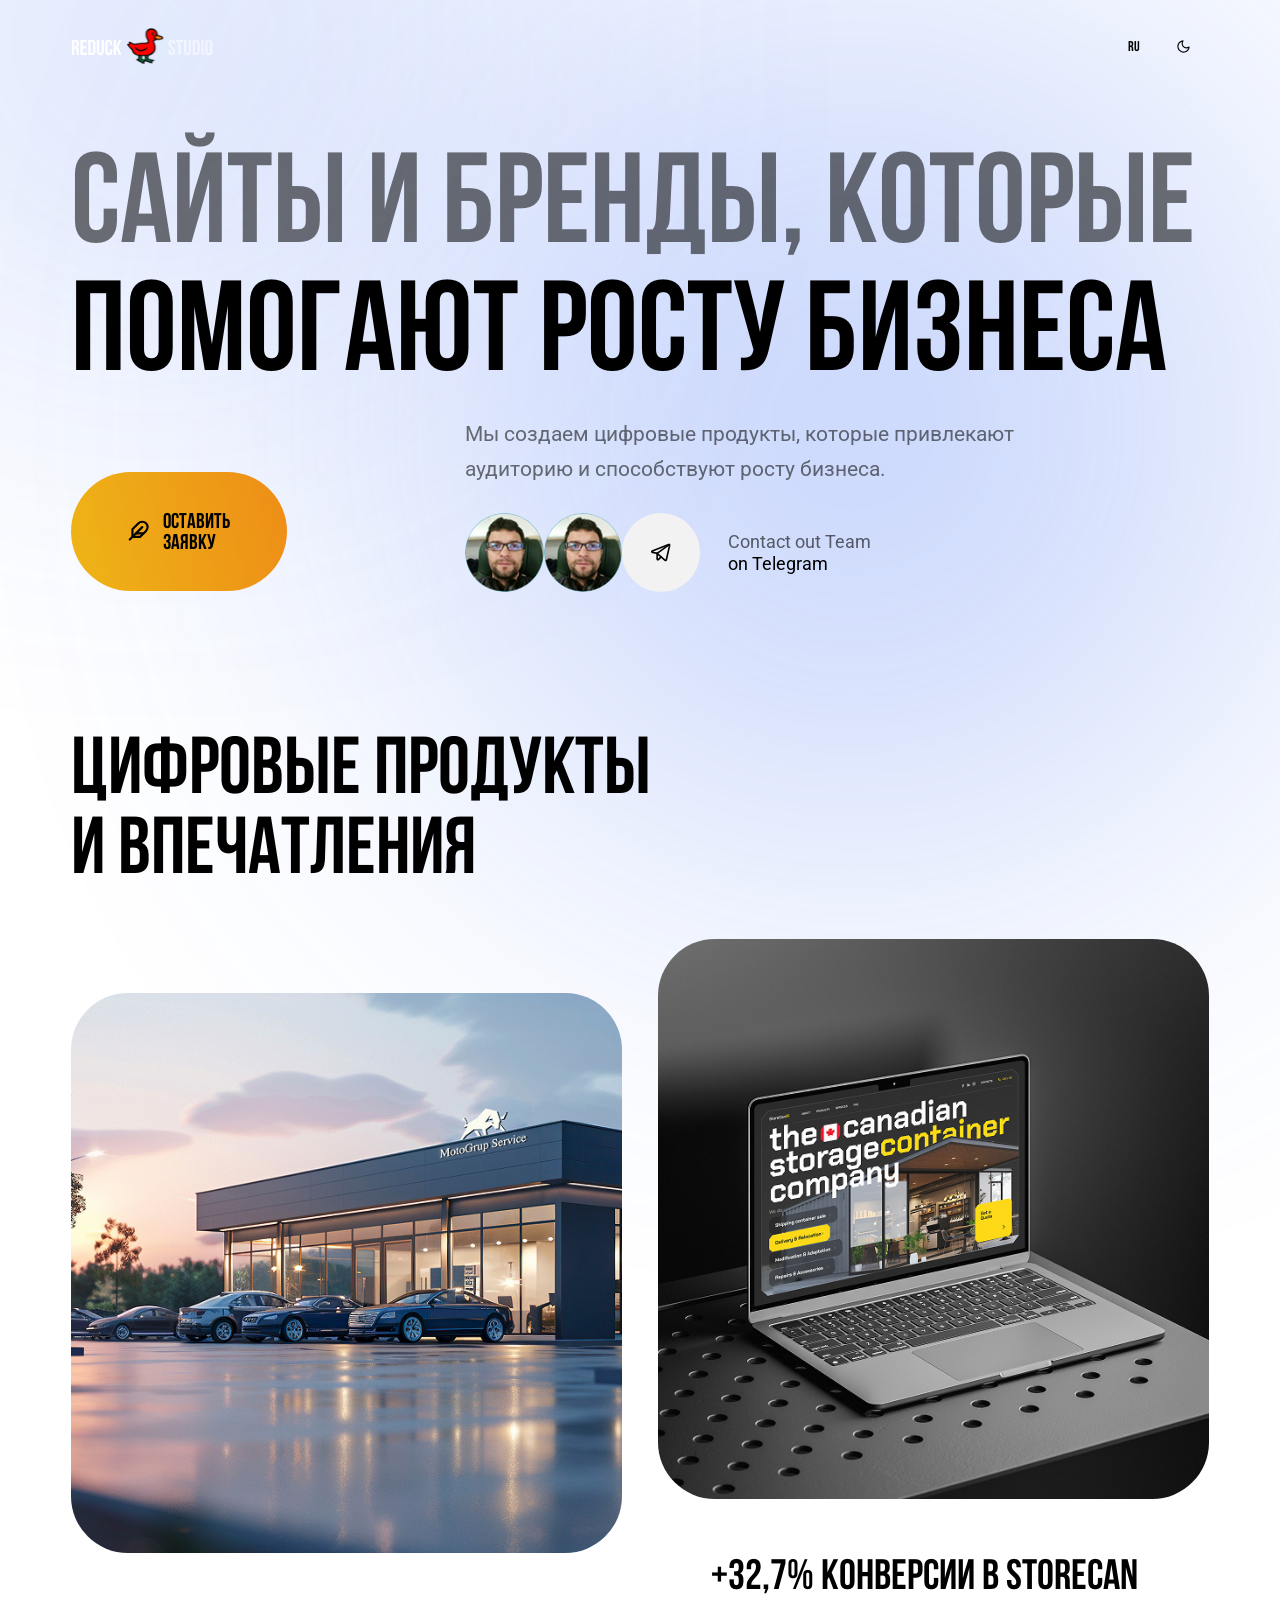
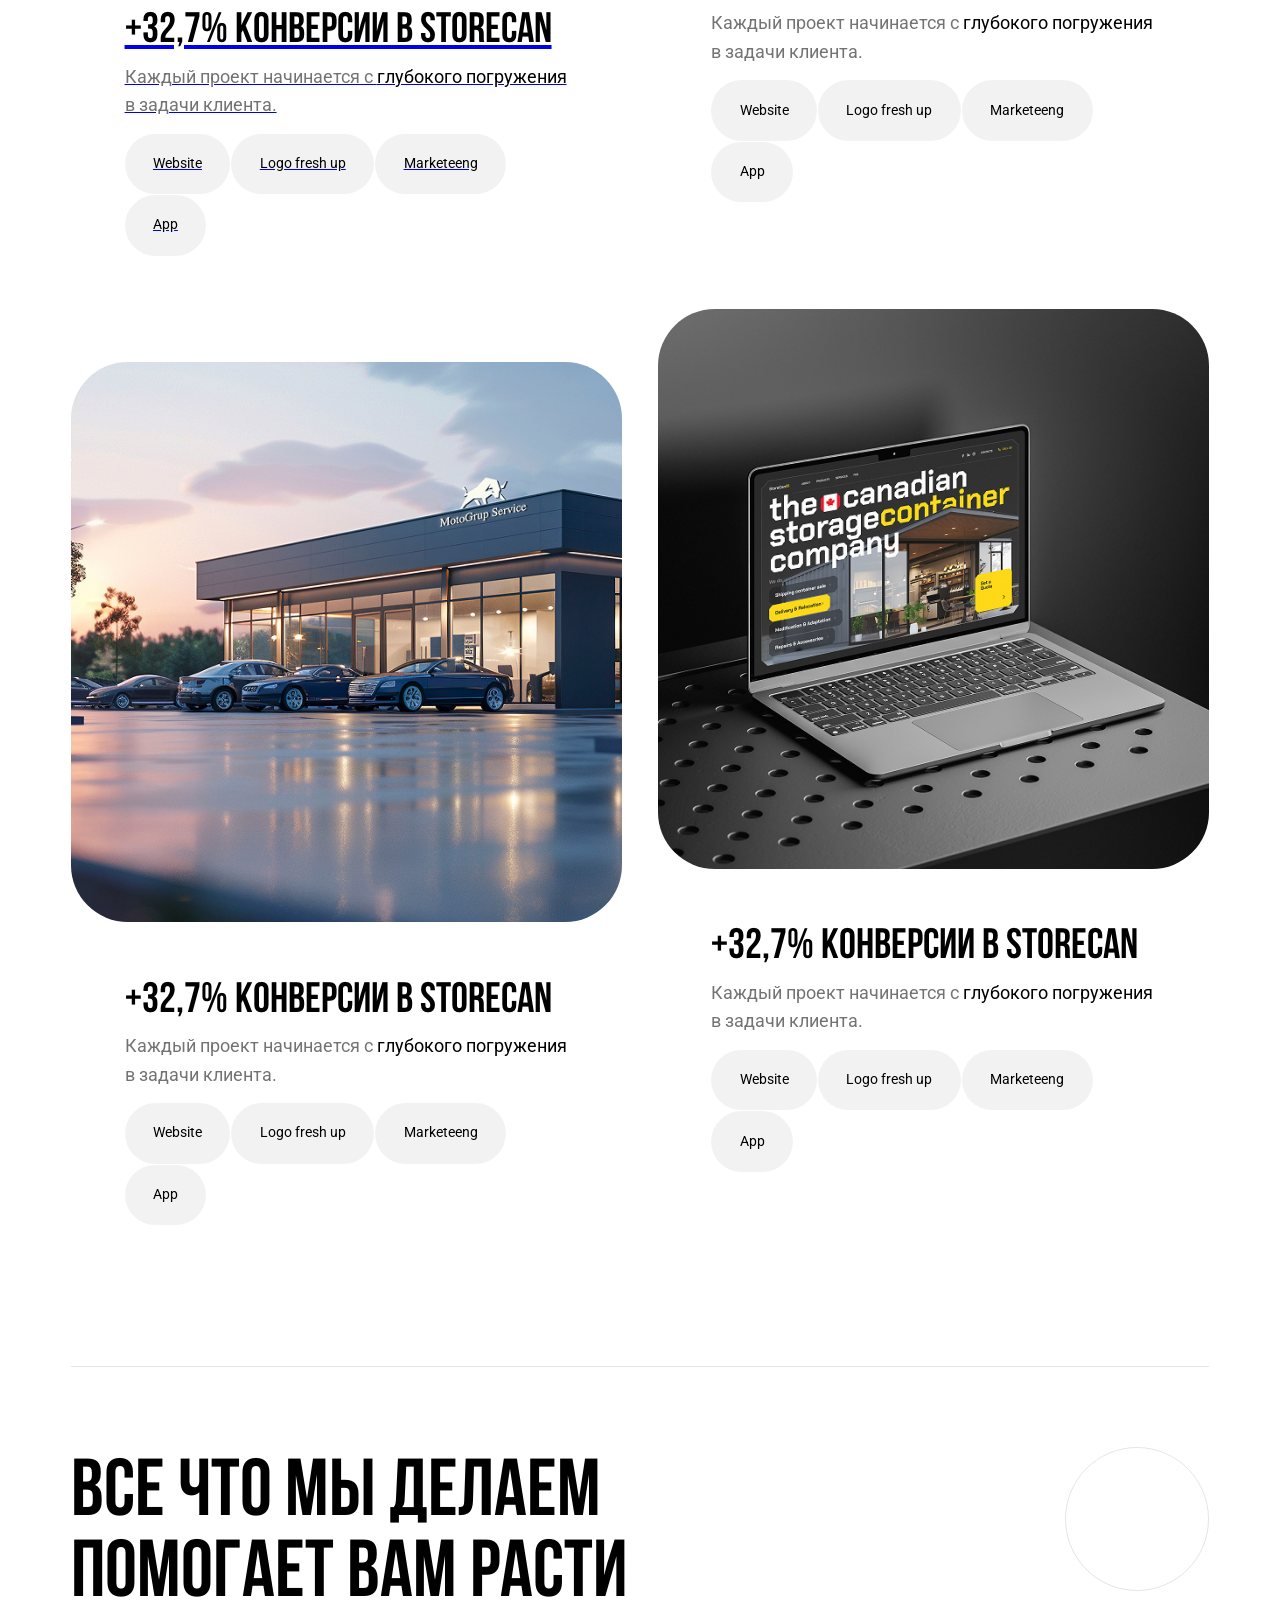
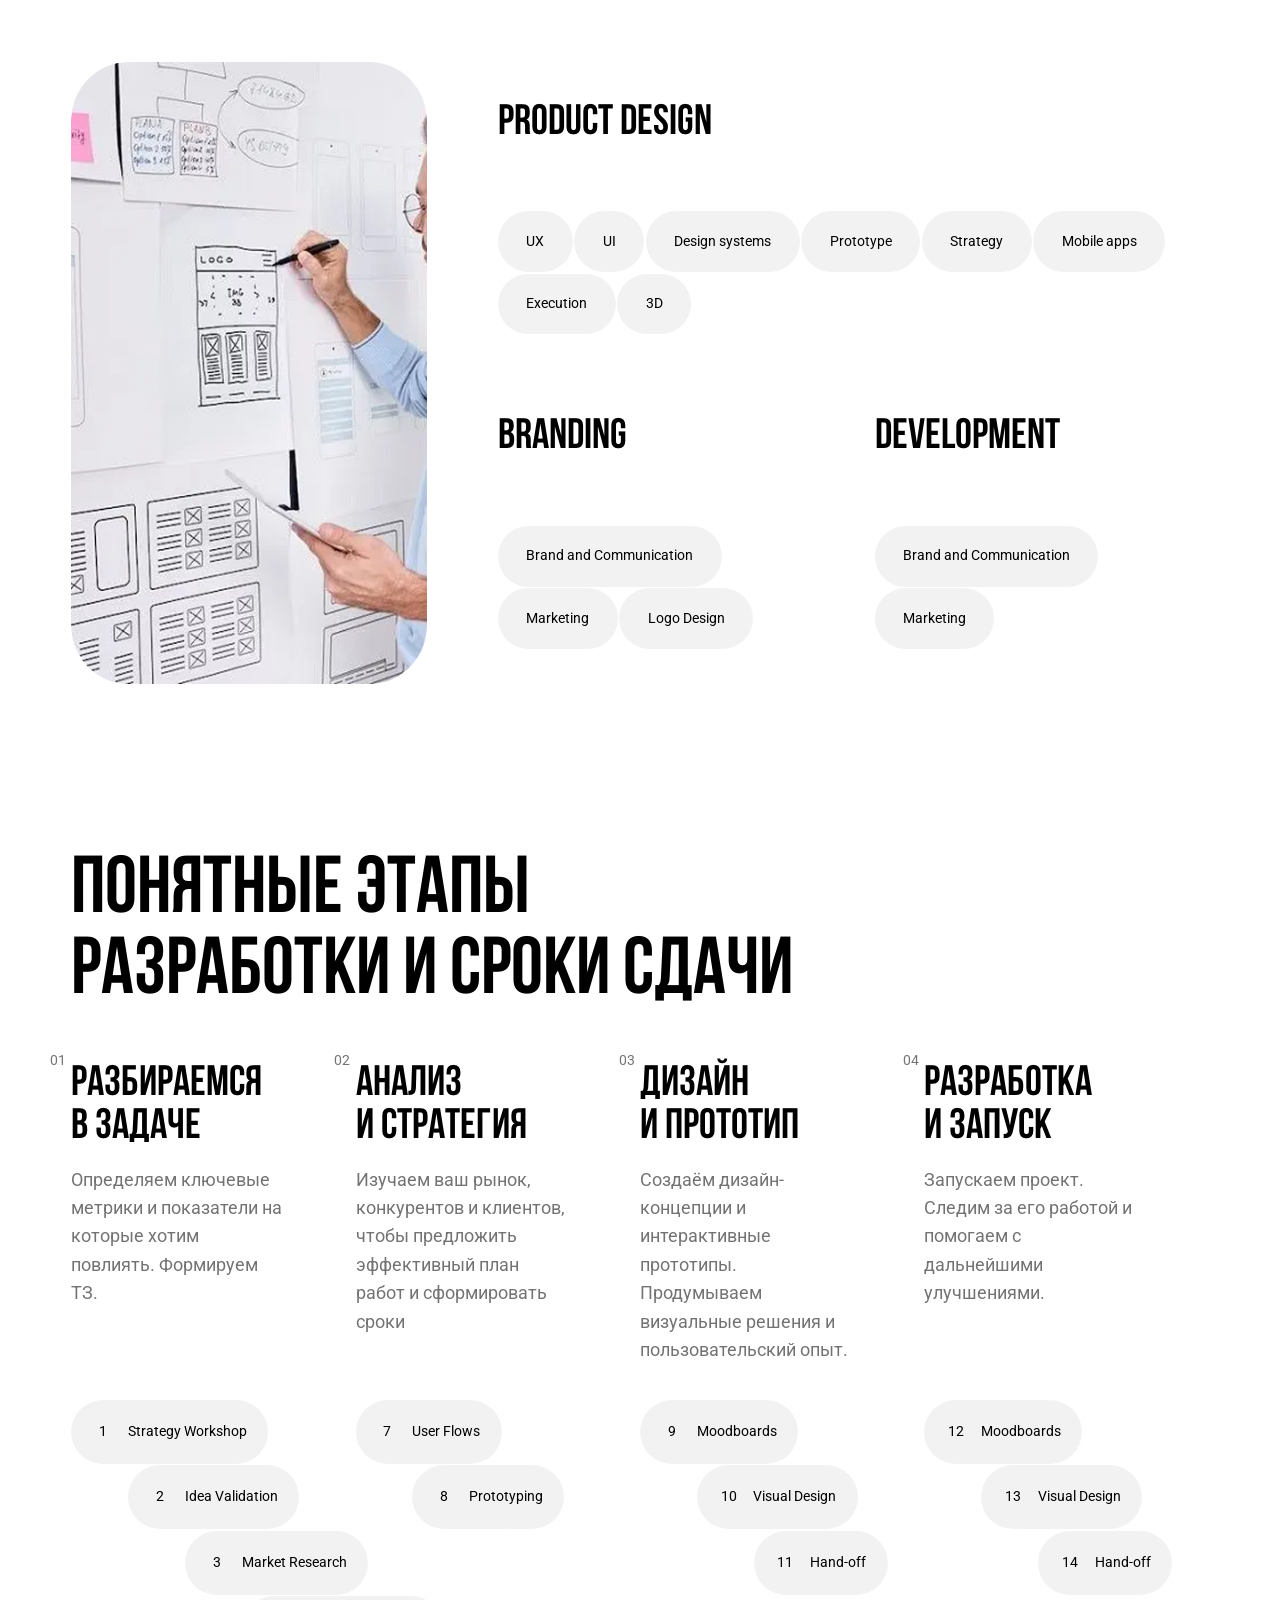
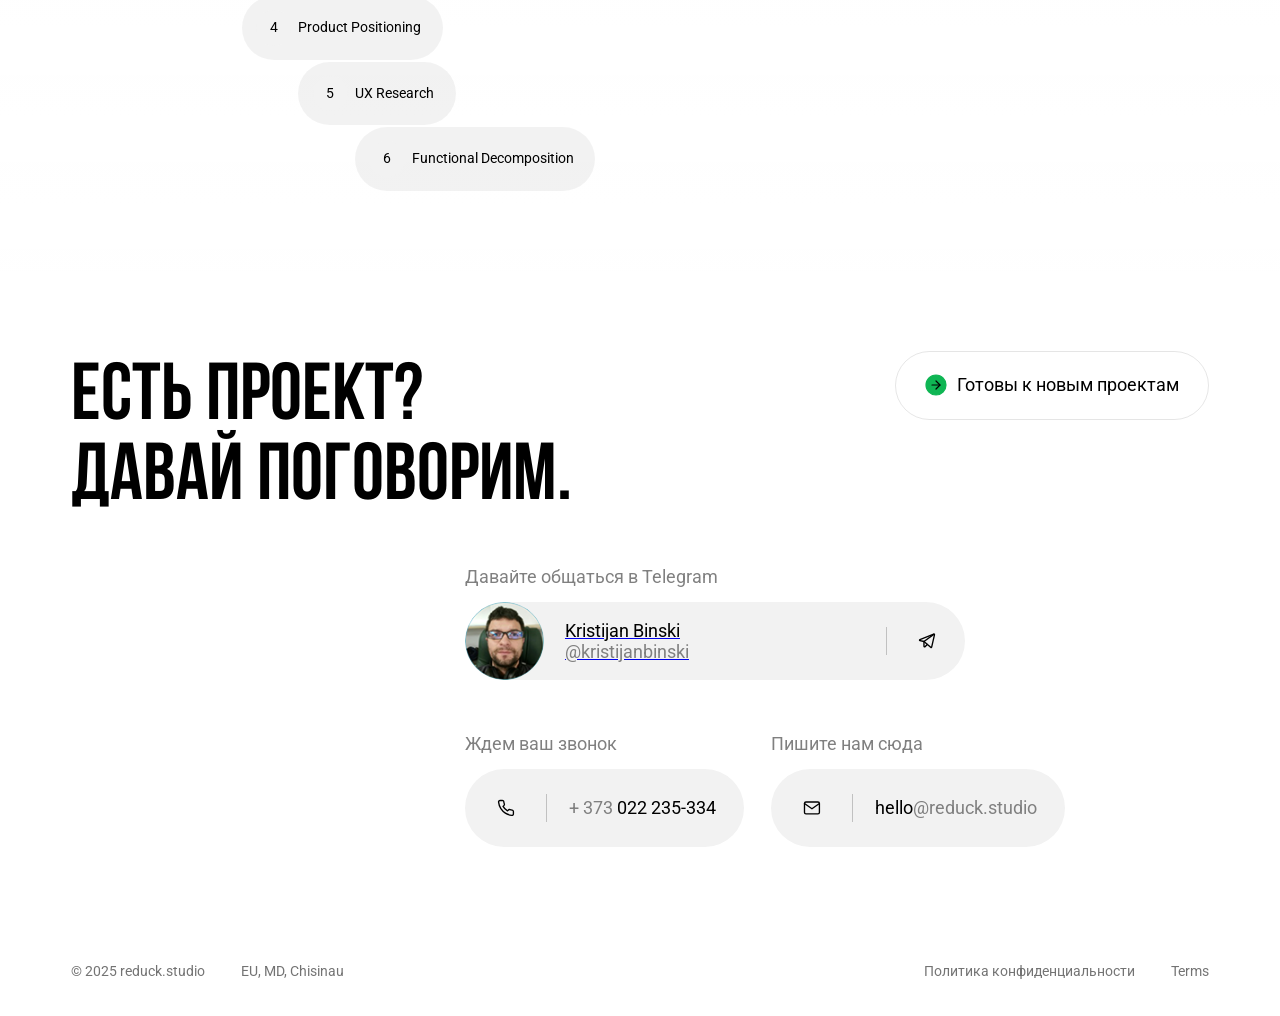
==== commit dc5729fa: "Restructured phase-column markup, refined projects section divider, and improved mobile responsive s" ====
--- a/index.html
+++ b/index.html
@@ -311,8 +311,11 @@
 
   <div class="breakdown-phases">
     <div class="phase-column">
-      <span class="phase-number">01</span>
-      <h5>Разбираемся в задаче</h5>
+      <div class="phase-column__icon"></div>
+      <div class="phase-column__title">
+        <span class="phase-number">01</span>
+        <h5>Разбираемся в задаче</h5>
+      </div>
       <p class="phase-description">
         Определяем ключевые метрики и показатели на которые хотим повлиять. Формируем ТЗ.
       </p>
@@ -345,8 +348,11 @@
     </div>
 
     <div class="phase-column">
-      <span class="phase-number">02</span>
-      <h5>Анализ и стратегия</h5>
+      <div class="phase-column__icon"></div>
+      <div class="phase-column__title">
+        <span class="phase-number">02</span>
+        <h5>Анализ и стратегия</h5>
+      </div>
       <p class="phase-description">
         Изучаем ваш рынок, конкурентов и клиентов, чтобы предложить эффективный план работ и
         сформировать сроки
@@ -364,8 +370,11 @@
     </div>
 
     <div class="phase-column">
-      <span class="phase-number">03</span>
-      <h5>Дизайн и прототип</h5>
+      <div class="phase-column__icon"></div>
+      <div class="phase-column__title">
+        <span class="phase-number">03</span>
+        <h5>Дизайн и прототип</h5>
+      </div>
       <p class="phase-description">
         Создаём дизайн-концепции и интерактивные прототипы. Продумываем визуальные решения и
         пользовательский опыт.
@@ -386,8 +395,11 @@
       </div>
     </div>
     <div class="phase-column">
-      <span class="phase-number">04</span>
-      <h5>Разработка и запуск</h5>
+      <div class="phase-column__icon"></div>
+      <div class="phase-column__title">
+        <span class="phase-number">04</span>
+        <h5>Разработка и запуск</h5>
+      </div>
       <p class="phase-description">
         Запускаем проект. Следим за его работой и помогаем с дальнейшими улучшениями.
       </p>
--- a/assets/styles.compiled.css
+++ b/assets/styles.compiled.css
@@ -1 +1 @@
-@font-face{font-display:swap;font-family:Bebas Neue;font-style:normal;font-weight:700;src:url(/assets/fonts/BebasNeue/BebasNeue-Bold.otf) format("opentype")}:root{--space-2:0.13vw;--space-4:0.28vw;--space-6:0.4vw;--space-8:0.55vw;--space-10:0.7vw;--space-12:0.83vw;--space-14:0.97vw;--space-15:1.04vw;--space-16:1.1vw;--space-18:1.25vw;--space-20:1.4vw;--space-24:1.67vw;--space-27:1.875vw;--space-30:2.08vw;--space-32:2.22vw;--space-34:2.35vw;--space-36:2.5vw;--space-38:2.64vw;--space-40:2.78vw;--space-43:2.98vw;--space-48:3.33vw;--space-56:3.89vw;--space-60:4.17vw;--space-64:4.44vw;--space-72:5vw;--space-75:5.21vw;--space-80:5.56vw;--space-85:5.9vw;--space-88:6.11vw;--space-90:6.25vw;--space-100:6.94vw;--space-108:7.5vw;--space-120:8.33vw;--space-146:10.15vw;--space-150:10.4vw;--space-158:11vw;--space-160:11.11vw;--space-173:12vw;--space-187:13vw;--space-200:13.89vw;--space-240:16.66vw;--space-270:18.75vw;--space-300:20.83vw;--space-320:22.22vw;--space-340:23.6vw;--space-400:27.78vw;--space-403:28vw;--space-420:29.2vw;--space-443:30.8vw;--space-562:39vw;--space-634:44vw;--space-720:50vw;--space-1000:69.44vw;--font-16:1.11vw;--font-20:1.39vw;--font-24:1.67vw;--font-28:1.95vw;--font-32:2.22vw;--font-40:2.77vw;--font-48:3.33vw;--font-56:3.9vw;--font-64:4.44vw;--font-90:6.3vw;--font-120:8.33vw;--font-144:10vw;--space-840:58.33vw}*,:after,:before{box-sizing:border-box}@media (prefers-reduced-motion:reduce){*,:after,:before{animation-duration:.01ms!important;animation-iteration-count:1!important;scroll-behavior:auto!important;transition-duration:.01ms!important}}*{margin:0;padding:0;transition:color .2s ease,background-color .2s ease,stroke .2s ease}@media (prefers-reduced-motion:no-preference){html{interpolate-size:allow-keywords}}body{-webkit-font-smoothing:antialiased;background-color:var(--color-bg-general-primary);color:var(--color-content-general-primary);font-family:Roboto,sans-serif;font-size:var(--font-20);font-weight:400;line-height:var(--font-24);margin:0}canvas,img,picture,svg,video{display:block}button,input,select,textarea{font:inherit}button{background:none;border:none;color:inherit;cursor:pointer}h1,h2,h3,h4,h5,h6,p{overflow-wrap:break-word}h1,h2,h3,h4,h5,h6{text-wrap:balance}h2{font-family:Bebas Neue,sans-serif;font-weight:700}.container{max-width:100%;padding:0 var(--space-80);transform-origin:top;width:100vw}.container-with_gradient{background:linear-gradient(1turn,hsla(0,0%,100%,.05),hsla(0,0%,100%,.022) 56.29%,hsla(0,0%,100%,0))}header{align-items:center;display:flex;justify-content:space-between;left:0;padding:var(--space-24) var(--space-80) 0;position:fixed;right:0;top:0;z-index:100}.homepage header{position:absolute}.logo img{height:var(--space-40);width:var(--space-160)}.sr-only{height:1px;margin:-1px;overflow:hidden;padding:0;position:absolute;width:1px;clip:rect(0,0,0,0);border-width:0;white-space:nowrap}.nav-buttons{align-items:center;display:flex;justify-content:center}.nav-button{align-items:center;display:flex;font-family:Bebas Neue,sans-serif;font-size:max(var(--font-16),14px);height:var(--space-56);justify-content:center;width:var(--space-56);& svg{height:var(--space-16);min-height:15px;min-width:15px;width:var(--space-16)}}.footer{border-top:1px solid var(--color-border-general-primary);padding-bottom:var(--space-40);padding-top:var(--space-40)}.footer-content{align-items:center;display:flex;justify-content:space-between}.footer-left{display:flex;gap:var(--space-40);& span{color:var(--color-content-general-disabled);font-size:var(--font-16);line-height:var(--font-20)}}.footer-right{display:flex;gap:var(--space-40);& a{color:var(--color-content-general-disabled);font-size:var(--font-16);line-height:var(--font-20);text-decoration:none;&:hover{color:var(--color-content-general-primary)}}}.bg-decorator{background:#396bf4;border-radius:50%;filter:blur(200px);opacity:.3;pointer-events:none;position:fixed;z-index:-1}.bg-decorator--1{height:40.63vw;left:-8.54vw;top:-17.36vw;width:40.63vw}.bg-decorator--2{height:66.67vw;left:33.33vw;top:0;width:66.67vw}.hero{margin-bottom:var(--space-150);padding-top:var(--space-150)}.hero h1{font-family:Bebas Neue,sans-serif;font-size:var(--font-144);font-weight:700;line-height:var(--font-144);margin-bottom:var(--space-30);text-transform:uppercase;& em{color:var(--color-content-general-disabled);flex-wrap:wrap;font-style:normal}}.hero-cta{align-items:end;display:flex;flex-wrap:wrap}.cta-checkpoint_top{height:1px;pointer-events:none;visibility:hidden;width:1px}@keyframes pulse{0%{box-shadow:0 0 0 0 var(--color-action-brand-normal)}35%{box-shadow:0 0 0 var(--space-24) rgba(255,230,0,0)}50%{box-shadow:0 0 0 0 rgba(255,230,0,0)}to{box-shadow:0 0 0 0 rgba(255,230,0,0)}}.cta-button{align-items:center;animation:pulse 4s infinite;background:linear-gradient(256.88deg,#ee8d17,#eeb517 100.75%);border-radius:var(--space-1000);color:var(--color-content-general-black);display:inline-flex;font-family:Bebas Neue,sans-serif;font-size:var(--font-24);font-weight:700;justify-content:center;left:var(--space-80);line-height:var(--font-24);padding:var(--space-43) var(--space-64);text-align:left;top:var(--button-top,calc(100vh - 50px));transition:background-color .2s,padding .6s cubic-bezier(.4,0,.2,1),font-size .6s cubic-bezier(.4,0,.2,1),opacity .3s ease-in-out,line-height .6s cubic-bezier(.4,0,.2,1),transform .6s cubic-bezier(.4,0,.2,1),top .3s cubic-bezier(.4,0,.2,1),left .3s cubic-bezier(.4,0,.2,1);will-change:top,bottom,padding,font-size;z-index:100;&:hover{animation:none;background-color:var(--color-action-brand-hover)}& svg{height:var(--space-24);margin-right:var(--space-16);transition:width .6s cubic-bezier(.4,0,.2,1),height .6s cubic-bezier(.4,0,.2,1);width:var(--space-24)}}.cta-button.no-position-transition{transition:padding .6s cubic-bezier(.4,0,.2,1),font-size .6s cubic-bezier(.4,0,.2,1),line-height .6s cubic-bezier(.4,0,.2,1),background-color .2s}.cta-button.floating{font-size:calc(var(--font-24)/2);left:var(--space-40);line-height:calc(var(--font-24)/2);padding:var(--space-20) var(--space-32);& svg{height:var(--space-12);width:var(--space-12)}}.hero-contact{color:var(--color-content-general-tertiary);font-family:Roboto,sans-serif;margin-left:var(--space-443);width:var(--space-634)}.contact-description{color:var(--color-content-general-disabled);font-size:var(--font-24);line-height:var(--space-40);margin-bottom:var(--space-30)}.contact-card__text{font-size:var(--font-20);line-height:var(--font-24);margin-left:var(--space-32);& em{color:var(--color-content-general-primary);font-style:normal}}.contact-card{align-items:center;color:inherit;display:flex;text-decoration:none;& img{border-radius:50%;height:var(--space-88);width:var(--space-88)}&:hover em,&:hover path{color:var(--color-action-brand-normal);stroke:var(--color-action-brand-normal)}}.contact-chat{background-color:var(--color-bg-general-secondary);border-radius:50%;padding:var(--space-32);& svg{height:var(--space-24);width:var(--space-24)}}.projects{padding-bottom:var(--space-72)}.projects h2{font-size:var(--font-90);font-weight:400;line-height:var(--font-90);margin-bottom:var(--space-30)}.projects-items{column-gap:var(--space-40);display:grid;grid-template-columns:repeat(2,1fr);position:relative}.project-card{position:relative;&:hover h3{color:var(--color-action-brand-active)}&:hover img{transform:scale(1.05)}&:nth-child(odd){margin:var(--space-60) 0}}.project-image{border-radius:var(--space-64);overflow:hidden;& img{height:auto;transition:transform .3s ease;width:100%}}.project-info{color:var(--color-content-general-primary);display:flex;flex-direction:column;justify-content:center;line-height:var(--font-32);padding:var(--space-60) var(--space-60) var(--space-20);& h3{color:var(--color-content-general-primary);font-family:Bebas Neue,sans-serif;font-size:var(--font-48);font-weight:700;line-height:var(--font-48)}& h3,& p{margin-bottom:var(--space-16)}& p{color:var(--color-content-general-disabled)}& em{color:var(--color-content-general-primary);font-style:normal}}.tags{display:flex;flex-wrap:wrap;gap:1px}.tag{background-color:var(--color-action-secondary-subtile-hover);border-radius:999px;color:var(--color-content-general-primary);font-size:var(--font-16);line-height:var(--font-20);padding:var(--space-24) var(--space-32)}.statement{align-items:start;display:flex;justify-content:space-between;& h2{color:var(--color-content-general-disabled);font-size:var(--font-90);font-weight:400;line-height:var(--font-90);margin-bottom:var(--space-60);max-width:var(--space-1000)}& em{color:var(--color-content-general-primary);font-style:normal}}.statement-icon{border:1px solid var(--color-border-general-primary);border-radius:50%;padding:var(--space-64);& svg{height:var(--space-32);width:var(--space-32)}}.services{padding-bottom:var(--space-90);position:relative}.services-categories-container{align-items:stretch;display:flex;gap:var(--space-40)}.services-image{display:flex;flex-shrink:0;width:var(--space-400);& img{border-radius:var(--space-64);width:100%}}.services-categories{display:grid;flex:1;gap:var(--space-8);grid-template-columns:1fr 1fr}.services-category{background-color:var(--color-bg-general-primary);border-radius:var(--space-64);display:flex;flex-direction:column;gap:var(--space-80);padding:var(--space-40)}.services-category:first-child{grid-column:1/-1}.category-title{color:var(--color-content-general-primary);font-family:Bebas Neue,sans-serif;font-size:var(--font-48);font-weight:700;letter-spacing:-.02em;line-height:var(--font-48)}.services-tags{display:flex;flex-wrap:wrap;gap:var(--space-2)}.service-tag{background-color:var(--color-action-secondary-subtile-hover);border-radius:999px;color:var(--color-content-general-primary);font-family:Roboto,sans-serif;font-size:var(--font-16);line-height:var(--font-20);padding:var(--space-24) var(--space-32)}.process{padding-bottom:var(--space-90);padding-top:var(--space-90)}.breakdown-phases{display:flex;position:relative}.phase-column{display:flex;flex-direction:column;flex-shrink:0;overflow:visible;width:var(--space-320)}.phase-number{color:var(--color-content-general-disabled);font-family:Roboto,sans-serif;font-size:var(--font-16);line-height:var(--font-20);margin-bottom:var(--space-12)}.phase-column h5{color:var(--color-content-general-primary);font-family:Bebas Neue,sans-serif;font-size:var(--font-48);font-weight:700;line-height:var(--font-48);margin-bottom:var(--space-24);text-transform:uppercase}.phase-description{color:var(--color-content-general-disabled);font-family:Roboto,sans-serif;font-size:var(--font-20);line-height:var(--font-32);margin-bottom:var(--space-40);max-width:var(--space-240)}.phase-steps{align-items:flex-start;display:flex;flex-direction:column;gap:var(--space-2)}.phase-step__item{align-items:center;background-color:var(--color-action-secondary-subtile-disabled);border-radius:999px;display:flex;flex:0 0 auto;font-family:Roboto,sans-serif;font-size:var(--font-16);gap:var(--space-8);line-height:var(--font-20);padding:var(--space-16) var(--space-24) var(--space-16) var(--space-16);white-space:nowrap}.phase-step__item:nth-child(n+2){margin-left:var(--space-64)}.phase-step__item:nth-child(n+3){margin-left:calc(var(--space-64)*2)}.phase-step__item:nth-child(n+4){margin-left:calc(var(--space-64)*3)}.phase-step__item:nth-child(n+5){margin-left:calc(var(--space-64)*4)}.phase-step__item:nth-child(n+6){margin-left:calc(var(--space-64)*5)}.phase-step__number{align-items:center;background-color:var(--color-bg-general-secondary);border-radius:50%;display:flex;flex:0 0 auto;font-size:var(--font-16);height:2.78vw;justify-content:center;line-height:1;min-width:2.78vw;padding:0 var(--space-8)}.phase-step__text{color:var(--color-content-general-primary);font-size:var(--font-16);font-weight:400;line-height:var(--font-20)}.contact-section{border-top:1px solid var(--color-border-general-primary);padding-bottom:var(--space-90);padding-top:var(--space-90)}.contact-status{align-items:center;border:1px solid var(--color-border-general-primary);border-radius:999px;display:flex;gap:var(--space-10);padding:var(--space-24) var(--space-32);& span{color:var(--color-content-general-primary);font-size:var(--font-20);line-height:var(--font-24)}}.contact-cta_footer{display:flex;margin-left:var(--space-443)}.cta-checkpoint_bottom{height:1px;pointer-events:none;visibility:hidden;width:1px}.contact-methods{display:flex;flex-direction:column;gap:var(--space-60)}.contact-method h3{color:var(--color-content-general-disabled);font-size:var(--font-20);font-weight:400;line-height:var(--font-24);margin-bottom:var(--space-16)}.telegram-contact{align-items:center;background-color:var(--color-bg-general-secondary);border-radius:999px;display:flex;padding:var(--space-20) var(--space-36) var(--space-20) var(--space-120);position:relative;width:var(--space-562);& img{border-radius:50%;height:var(--space-88);left:0;position:absolute;width:var(--space-88)}}.contact-details{flex:1;position:relative;& h4{color:var(--color-content-general-primary);font-weight:400;margin-bottom:var(--space-4)}& h4,& p{font-size:var(--font-20);line-height:var(--font-24)}& p{color:var(--color-content-general-disabled)}}.telegram-icon{display:flex;padding-left:var(--space-36);position:relative;&:after{border-right:1px solid var(--color-border-general-secondary);content:"";height:var(--space-32);left:0;position:absolute;top:calc(var(--space-6)*-1);width:1px}& svg{height:var(--space-20);width:var(--space-20)}}.contact-options{display:flex;gap:var(--space-30)}.contact-option{flex:1}.contact-option h4{color:var(--color-content-general-disabled);font-size:var(--font-20);font-weight:400;line-height:var(--font-24);margin-bottom:var(--space-16)}.contact-link{align-items:center;background-color:var(--color-bg-general-secondary);border-radius:999px;display:flex;gap:1.7vw;justify-content:center;padding:var(--space-32) var(--space-32) var(--space-32) var(--space-36);& span{color:var(--color-content-general-primary);font-size:var(--font-20);line-height:var(--font-24);& em{color:var(--color-action-primary-disabled);font-style:normal}}& svg{height:var(--space-20);width:var(--space-20)}}.contact-link__icon{display:flex;padding-right:var(--space-36);position:relative;&:after{border-right:1px solid var(--color-border-general-secondary);content:"";height:var(--space-32);position:absolute;right:0;top:calc(var(--space-6)*-1);width:1px}}.case-study{background-color:var(--color-bg-general-primary)}.case-study-header{align-items:center;display:flex;flex-wrap:wrap;gap:var(--space-300);padding:var(--space-30) 0}.back-button{align-items:center;border:1px solid var(--color-action-outline-normal);border-radius:var(--space-30);color:var(--color-content-general-primary);cursor:pointer;display:flex;font-size:var(--font-16);gap:var(--space-8);line-height:var(--font-20);padding:var(--space-18) var(--space-24);transition:all .2s ease;&:hover{background-color:var(--color-action-secondary-subtile-hover);border-color:var(--color-border-general-secondary)}& svg{height:var(--space-20);stroke:var(--color-content-general-primary);width:var(--space-20)}}.case-study-tags{align-items:center;display:flex;flex-wrap:wrap}.case-study-tag{background-color:var(--color-bg-general-secondary);border-radius:var(--space-30);color:var(--color-content-general-primary);cursor:pointer;font-size:var(--font-16);line-height:var(--font-20);padding:var(--space-18) var(--space-24);white-space:nowrap;&:hover{background-color:var(--color-action-success-subtile-hover);color:var(--color-action-success-hover)}}.case-study-content{display:flex;gap:var(--space-270)}.case-study-title{color:var(--color-content-general-primary);font-size:var(--font-120);font-weight:400;line-height:var(--font-120);margin-bottom:var(--space-40);text-wrap:pretty}.case-study-info{display:flex;flex-direction:column;gap:var(--space-40);position:relative}.case-study-link{align-items:center;display:flex;gap:var(--space-8);& svg{height:var(--space-20);width:var(--space-20);& path{stroke:var(--color-content-general-primary)}}& a{color:var(--color-content-general-primary);font-size:var(--font-20);line-height:var(--font-24);text-decoration:underline;&:hover{color:var(--color-action-primary-hover)}}}.case-study-info .cta-button{margin-left:var(--space-20)}.case-study-description{color:var(--color-content-general-primary);font-size:var(--font-20);line-height:var(--space-32);max-width:var(--space-720)}.project-overview{background-color:var(--color-bg-general-primary);padding-bottom:var(--space-120);padding-top:var(--space-120)}.project-overview-content{display:flex;flex-direction:column;margin-bottom:var(--space-100);&:last-child{margin-bottom:0}}.project-overview-label{color:var(--color-action-outline-hover);font-size:var(--font-24);font-weight:400;line-height:var(--font-32);margin-bottom:var(--space-30)}.project-overview-title{color:var(--color-content-general-primary);font-size:var(--font-64);font-weight:400;line-height:var(--font-64);margin-bottom:var(--space-60);max-width:var(--space-1000);text-wrap:pretty}.project-overview-description{align-self:center;color:var(--color-content-general-primary);max-width:var(--space-634);& p{font-size:var(--font-20);line-height:var(--space-32);margin-bottom:var(--space-30)}}.project-overview-list{font-size:var(--font-16);line-height:var(--font-24);list-style-type:none;& li{padding-left:var(--space-27);position:relative;&:before{background-color:var(--color-content-general-primary);content:"";height:var(--space-2);left:0;position:absolute;top:var(--space-12);width:var(--space-16)}}}.project-overview-list_title{margin-bottom:var(--space-16)}.project-meta{display:flex;flex-direction:column}.project-meta-row{align-items:center;border-top:1px solid var(--color-border-general-primary);display:flex;padding:var(--space-30) 0;&:last-child{border-bottom:none;padding-bottom:0}}.project-meta-item{display:flex;flex-direction:column;gap:var(--space-24)}.project-meta-label{color:var(--color-action-outline-hover);font-size:var(--font-16);font-weight:400;line-height:var(--font-20);margin-right:var(--space-340);width:var(--space-90)}.project-meta-tags{display:flex;flex-wrap:wrap;gap:var(--space-2)}.project-meta-tag{background-color:var(--color-bg-general-secondary);border-radius:var(--space-30);color:var(--color-content-general-primary);font-size:var(--font-16);line-height:var(--font-20);padding:var(--space-18) var(--space-24);transform:translateY(0);transition:all .2s ease;white-space:nowrap;&:hover{transform:translateY(-1px)}&:focus{outline:2px solid var(--color-action-primary-normal);outline-offset:2px}}.client-testimonial{margin-bottom:var(--space-90)}.testimonial-content{display:flex;flex-direction:column;gap:var(--space-30);margin:0 auto;max-width:var(--space-1000)}.testimonial-label{color:var(--color-action-outline-hover);font-size:var(--font-24);line-height:var(--font-32)}.testimonial-quote{color:var(--color-content-general-primary);font-size:var(--font-64);font-weight:400;line-height:var(--font-64)}.testimonial-author{align-items:center;display:flex;gap:var(--space-30)}.author-avatar{background-color:var(--color-bg-general-secondary);border-radius:50%;height:var(--space-80);overflow:hidden;width:var(--space-80);& img{height:100%;object-fit:cover;object-position:center;width:100%}}.author-info{display:flex;flex-direction:column;gap:var(--space-4)}.author-name{color:var(--color-content-general-primary);font-size:var(--font-24);font-weight:400;line-height:var(--font-32)}.author-title{color:var(--color-action-outline-hover);font-size:var(--font-20);line-height:var(--font-24)}.client-testimonial{opacity:0;transform:translateY(30px);transition:all .8s ease}.client-testimonial.animate-in{opacity:1;transform:translateY(0)}.testimonial-quote{opacity:0;transform:translateY(20px);transition:all .6s ease .2s}.client-testimonial.animate-in .testimonial-quote{opacity:1;transform:translateY(0)}.testimonial-author{opacity:0;transform:translateY(15px);transition:all .5s ease .4s}.client-testimonial.animate-in .testimonial-author{opacity:1;transform:translateY(0)}.project-navigation{background-color:var(--color-bg-general-primary);border-bottom:1px solid var(--color-border-general-primary);justify-content:space-between}.project-nav-item,.project-navigation{align-items:center;display:flex;position:relative}.project-nav-item{cursor:pointer;gap:var(--space-30);height:100%;padding:var(--space-90) 0;transition:all .3s ease}.project-nav-divider{background-color:var(--color-border-general-primary);height:var(--space-270);width:1px}.project-logo{background-color:var(--color-bg-general-secondary);height:var(--space-150);transition:transform .3s ease;width:var(--space-150)}.project-nav-info{display:flex;flex-direction:column}.project-nav-prev{& .project-nav-info{text-align:left}}.project-nav-next{& .project-nav-info{text-align:right}}.project-nav-label{color:var(--color-action-outline-hover);font-size:var(--font-24);font-weight:400;line-height:var(--font-32);margin-bottom:var(--space-16)}.project-nav-title{color:var(--color-content-general-primary);font-size:var(--font-32);font-weight:400;line-height:var(--font-40);margin:0;max-width:var(--space-300);transition:color .3s ease}.project-navigation{opacity:0;transform:translateY(20px);transition:all .6s ease}.project-navigation.animate-in{opacity:1;transform:translateY(0)}.contact-form-modal{background-color:var(--color-bg-general-primary);box-shadow:-8px 0 24px rgba(0,0,0,.15);height:100vh;overflow-y:auto;position:fixed;right:-100%;top:0;transition:right .4s cubic-bezier(.4,0,.2,1);width:var(--space-840);z-index:2000;&.open{right:0}}.contact-form-overlay{background-color:rgba(0,0,0,.6);height:100%;left:0;opacity:0;position:fixed;top:0;transition:opacity .4s ease,visibility .4s ease;visibility:hidden;width:100%;z-index:1999;&.open{opacity:1;visibility:visible}}.contact-form-content{display:flex;flex-direction:column;font-family:Roboto,sans-serif;padding:var(--space-60) var(--space-64)}.contact-form-header{align-items:flex-start;display:flex;justify-content:space-between;margin-bottom:var(--space-60)}.contact-form-title{color:var(--color-content-general-disabled);font-family:Bebas Neue,sans-serif;font-size:var(--font-90);font-weight:700;line-height:var(--font-90);max-width:calc(100% - var(--space-80));text-transform:uppercase;& em{color:var(--color-content-general-primary);font-style:normal}}.contact-form-close{align-items:center;background:transparent;border:none;cursor:pointer;display:flex;flex-shrink:0;height:var(--space-40);justify-content:center;transition:transform .2s ease;width:var(--space-40);&:hover{transform:rotate(90deg)}& svg{height:var(--space-24);width:var(--space-24);& path{stroke:var(--color-content-general-primary)}}}.contact-form-body{flex-direction:column}.contact-form-body,.form-row{display:flex;gap:var(--space-30)}.form-row{margin-bottom:var(--space-30)}.form-field{display:flex;flex:1;flex-direction:column;& input,& textarea{background:transparent;border:none;border-bottom:1px solid var(--color-border-general-primary);color:var(--color-content-general-primary);font-size:var(--font-20);line-height:var(--font-24);padding:var(--space-16) 0;transition:border-color .2s ease;&::placeholder{color:var(--color-content-general-disabled)}&:focus{border-bottom-color:var(--color-action-brand-normal);outline:none}}& textarea{min-height:var(--space-48);padding:0;resize:vertical}}.form-section{display:flex;gap:var(--space-30)}.form-section:has(~.form-section){margin-bottom:var(--space-30)}.form-section-label{color:var(--color-content-general-disabled);flex:0 0 auto;font-size:var(--font-20);line-height:var(--font-24);margin-top:var(--space-24);width:var(--space-120)}.form-options{display:flex;flex:1;flex-wrap:wrap;gap:var(--space-2)}.form-option{align-items:center;background-color:var(--color-bg-general-secondary);border:none;border-radius:999px;color:var(--color-content-general-primary);cursor:pointer;display:flex;font-size:var(--font-20);line-height:var(--font-24);padding:var(--space-24) var(--space-32);transition:all .2s ease;&:hover{background-color:var(--color-action-secondary-subtile-hover)}&.selected{background-color:var(--color-content-general-primary);color:var(--color-content-general-inverted-primary);& svg{height:var(--space-24);margin-right:var(--space-8);width:var(--space-24)}}}.form-submit{align-items:center;background-color:var(--color-action-brand-normal);border:none;border-radius:999px;color:var(--color-content-general-black);cursor:pointer;display:flex;font-family:Bebas Neue,sans-serif;font-size:var(--font-24);font-weight:700;gap:var(--space-16);justify-content:center;line-height:var(--font-24);padding:var(--space-38) 0;transition:background-color .2s ease;width:100%;&:hover{background-color:var(--color-action-brand-hover)}& svg{height:var(--space-24);width:var(--space-24)}}.form-footer{border-bottom:1px solid var(--color-border-general-primary);font-size:var(--font-20);line-height:var(--font-24);padding-bottom:var(--space-30)}.form-footer-text{color:var(--color-content-general-disabled);font-family:Roboto,sans-serif;& a{color:var(--color-content-general-primary);text-decoration:underline}}.form-footer-email{color:var(--color-content-general-disabled);& a{color:var(--color-content-general-primary);text-decoration:none}}.form-telegram-title{color:var(--color-content-general-disabled);font-size:var(--font-20);line-height:var(--font-24);margin-bottom:var(--space-24)}.form-telegram-button{align-items:center;background-color:var(--color-bg-general-secondary);border:none;border-radius:999px;cursor:pointer;display:flex;gap:var(--space-20);padding:var(--space-24) var(--space-32);transition:background-color .2s ease;width:100%;&:hover{background-color:var(--color-action-secondary-subtile-hover)}}.form-telegram-avatars{display:flex;margin-right:var(--space-16)}.form-telegram-avatar{border-radius:50%;height:var(--space-88);width:var(--space-88)}.form-telegram-text{flex:1;text-align:left;& p{color:var(--color-content-general-primary);font-family:Roboto,sans-serif;font-size:var(--font-16);line-height:var(--font-20)}}.form-telegram-icon{align-items:center;border-left:1px solid var(--color-border-general-secondary);display:flex;justify-content:center;padding-left:var(--space-20);& svg{height:var(--space-20);width:var(--space-20)}}@media screen and (max-width:768px){@keyframes pulse{0%{box-shadow:0 0 0 0 var(--color-action-brand-normal)}35%{box-shadow:0 0 0 12px rgba(255,230,0,0)}50%{box-shadow:0 0 0 0 rgba(255,230,0,0)}to{box-shadow:0 0 0 0 rgba(255,230,0,0)}}:root{--container-padding-x:32px}body{font-size:16px}.bg-decorator--1{height:585px;left:-100px;position:absolute;top:-184px;width:585px}.bg-decorator--2{display:none}.container{padding:0 var(--container-padding-x)}header{flex-direction:row;gap:16px;margin:16px 0;padding:72px 32px 0}.logo img{height:40px;width:160px}.nav-button{height:44px;justify-content:flex-start;padding:0 16px;width:100%}.nav-button svg{height:16px;width:16px}.hero{margin:185px 0 225px}.hero h1{font-size:56px;line-height:56px;margin-bottom:16px}.cta-button-wrapper{margin-right:0}.cta-button:not(.floating){font-size:24px;left:32px;line-height:24px;padding:32px 0;width:calc(100% - 64px)}.cta-button svg{height:20px;margin-right:24px;width:20px}.hero-contact{margin-left:0;width:100%}.contact-description{font-size:20px;line-height:24px;margin-bottom:48px;padding-right:48px}.contact-card__text{font-size:16px;line-height:20px;margin-left:0}.contact-card img{height:64px;width:64px}.contact-chat{margin-right:16px;padding:24px}.contact-chat svg{height:20px;width:20px}.projects{padding-bottom:40px}.projects h2{font-size:40px;line-height:40px;margin-bottom:24px}.projects-items{column-gap:0;grid-template-columns:1fr;row-gap:32px}.project-card{&:hover img{transform:scale(1)}}.project-card:nth-child(odd){margin:0}.project-info{line-height:24px;padding:32px 20px}.project-info h3{font-size:32px;line-height:32px;margin-bottom:12px}.project-info p{font-size:16px;line-height:20px;margin-bottom:12px}.tag{font-size:14px;line-height:18px;padding:8px 16px}.load-more{font-size:16px;margin-top:24px;padding:16px 24px;position:static;width:100%}.load-more svg{height:16px;margin-left:8px;width:16px}.statement{flex-direction:column;gap:24px;padding:0 32px}.statement h2{color:var(--color-content-general-primary);font-size:32px;line-height:38px;margin-bottom:0;max-width:100%;& em{color:inherit}}.statement-icon{display:none}.services{padding-bottom:60px}.services-categories-container{flex-direction:column;gap:24px}.services-image{width:100%;& img{border-radius:16vw;height:400px;width:100%}}.services-categories{gap:8px;grid-template-columns:1fr}.services-category{border-radius:32px;gap:32px;padding:32px 24px 20px 20px}.category-title{font-size:28px;line-height:28px;margin-left:16px}.service-tag{font-size:14px;line-height:18px;padding:12px 20px}.process{padding-bottom:60px;padding-top:60px}.breakdown-phases{display:flex;flex-wrap:nowrap;gap:32px;overflow-x:scroll;padding-bottom:20px}.phase-column{flex:0 0 auto;width:280px}.phase-number{font-size:14px;line-height:18px}.phase-column h5{font-size:32px;line-height:32px;margin-bottom:16px}.phase-description{font-size:16px;line-height:24px;margin-bottom:24px;max-width:210px}.phase-steps{gap:2px}.phase-step__item{font-size:14px;gap:6px;line-height:18px;padding:12px 16px 12px 12px}.phase-step__item:nth-child(n+2){margin-left:32px}.phase-step__item:nth-child(n+3){margin-left:64px}.phase-step__item:nth-child(n+4){margin-left:96px}.phase-step__item:nth-child(n+5){margin-left:128px}.phase-step__item:nth-child(n+6){margin-left:160px}.phase-step__number{font-size:16px;height:40px;line-height:20px;min-width:40px;padding:0 6px}.phase-step__text{font-size:14px;line-height:18px}.contact-section{padding-bottom:60px;padding-top:60px}.contact-content{flex-direction:column;gap:40px}.contact-status{gap:12px;padding:16px 24px}.contact-status span{font-size:16px;line-height:20px}.contact-cta_footer{align-items:flex-start;flex-direction:column;gap:40px;margin-top:40px}.contact-methods{gap:40px;width:100%}.contact-method h3{font-size:16px;line-height:20px;margin-bottom:12px}.telegram-contact{padding:16px 24px 16px 80px;width:100%}.telegram-contact img{height:64px;width:64px}.contact-details h4{font-size:16px;line-height:20px;margin-bottom:4px}.contact-details p{font-size:14px;line-height:18px}.telegram-icon{padding-left:24px}.telegram-icon:after{height:24px;top:-4px}.telegram-icon svg{height:16px;width:16px}.contact-options{flex-wrap:wrap;gap:16px;white-space:nowrap}.contact-option h4{font-size:16px;line-height:20px;margin-bottom:12px}.contact-link{gap:16px;padding:20px 24px}.contact-link span{font-size:16px;line-height:20px}.contact-link svg{height:16px;width:16px}.contact-link__icon{padding-right:24px}.contact-link__icon:after{height:24px;top:-4px}.footer{padding-bottom:24px;padding-top:24px}.footer-content{gap:20px}.footer-left{gap:12px}.footer-left span{font-size:14px;line-height:18px}.footer-right{gap:12px}.footer-right a{font-size:14px;line-height:18px}.case-study-header{gap:20px;padding:20px 0}.back-button{font-size:14px;gap:8px;line-height:18px;padding:12px 20px}.back-button svg{height:16px;width:16px}.case-study-tags{width:100%}.case-study-tag{font-size:14px;line-height:18px;padding:12px 20px}.case-study-content{flex-direction:column;gap:115px}.case-study-title{font-size:48px;line-height:48px;margin-bottom:24px}.case-study-info{align-items:flex-start;gap:24px}.case-study-link svg{height:16px;width:16px}.case-study-link a{font-size:16px;line-height:20px}.case-study-description{font-size:16px;line-height:24px;max-width:100%}.project-overview{padding-bottom:60px;padding-top:60px}.project-overview-content{margin-bottom:60px}.project-overview-label{font-size:18px;line-height:24px;margin-bottom:20px}.project-overview-title{font-size:36px;line-height:40px;margin-bottom:40px;max-width:100%}.project-overview-description{max-width:100%}.project-overview-description p{font-size:16px;line-height:24px;margin-bottom:20px}.project-overview-list{font-size:14px;line-height:20px}.project-overview-list_title{margin-bottom:12px}.project-overview-list li{padding-left:24px}.project-overview-list li:before{height:2px;top:10px;width:12px}.project-meta-row{align-items:flex-start;flex-direction:column;gap:16px;padding:20px 0}.project-meta-label{font-size:14px;line-height:18px;margin-right:0;width:auto}.project-meta-tag{font-size:14px;line-height:18px;padding:12px 20px}.client-testimonial{margin-bottom:60px}.testimonial-content{gap:24px;max-width:100%}.testimonial-label{font-size:18px;line-height:24px}.testimonial-quote{font-size:32px;line-height:38px}.testimonial-author{gap:20px}.author-avatar{height:56px;width:56px}.author-name{font-size:18px;line-height:24px}.author-title{font-size:16px;line-height:20px}.project-navigation{gap:32px}.project-nav-item{gap:20px;padding:40px 0;width:100%}.project-logo{height:80px;width:80px}.project-nav-label{font-size:16px;line-height:20px;margin-bottom:12px}.project-nav-title{font-size:24px;line-height:28px;max-width:100%}.contact-form-modal{right:-100%;width:100%}.contact-form-content{padding:32px 24px}.contact-form-title{font-size:60px;line-height:60px}.contact-form-close{height:32px;width:32px}.contact-form-close svg{height:24px;width:24px}.contact-form-body{gap:30px}.form-row{flex-direction:column;gap:30px;margin-bottom:18px}.form-field input,.form-field textarea{font-size:20px;line-height:24px;padding:12px 0}.form-field textarea{min-height:40px;padding:0}.form-section{gap:30px}.form-section-label{font-size:20px;line-height:24px;margin-top:14px;width:120px}.form-options{gap:2px}.form-option{font-size:20px;line-height:24px;padding:24px 32px}.form-option.selected svg{height:24px;margin-right:8px;width:24px}.form-submit{font-size:18px;line-height:18px;margin-top:16px;padding:20px 32px}.form-submit svg{height:20px;width:20px}.form-footer{padding-bottom:30px}.form-footer-email,.form-footer-text,.form-telegram-title{font-size:16px;line-height:20px}.form-telegram-title{margin-bottom:16px}.form-telegram-button{gap:12px;padding:16px 20px}.form-telegram-avatar{height:40px;width:40px}.form-telegram-text p{font-size:14px;line-height:18px}.form-telegram-icon{padding-left:16px}.form-telegram-icon svg{height:16px;width:16px}}+@font-face{font-display:swap;font-family:Bebas Neue;font-style:normal;font-weight:700;src:url(/assets/fonts/BebasNeue/BebasNeue-Bold.otf) format("opentype")}:root{--space-2:0.13vw;--space-4:0.28vw;--space-6:0.4vw;--space-8:0.55vw;--space-10:0.7vw;--space-12:0.83vw;--space-14:0.97vw;--space-15:1.04vw;--space-16:1.1vw;--space-18:1.25vw;--space-20:1.4vw;--space-24:1.67vw;--space-27:1.875vw;--space-30:2.08vw;--space-32:2.22vw;--space-34:2.35vw;--space-36:2.5vw;--space-38:2.64vw;--space-40:2.78vw;--space-43:2.98vw;--space-48:3.33vw;--space-56:3.89vw;--space-60:4.17vw;--space-64:4.44vw;--space-72:5vw;--space-75:5.21vw;--space-80:5.56vw;--space-85:5.9vw;--space-88:6.11vw;--space-90:6.25vw;--space-100:6.94vw;--space-108:7.5vw;--space-120:8.33vw;--space-146:10.15vw;--space-150:10.4vw;--space-158:11vw;--space-160:11.11vw;--space-173:12vw;--space-187:13vw;--space-200:13.89vw;--space-240:16.66vw;--space-270:18.75vw;--space-300:20.83vw;--space-320:22.22vw;--space-340:23.6vw;--space-400:27.78vw;--space-403:28vw;--space-420:29.2vw;--space-443:30.8vw;--space-562:39vw;--space-634:44vw;--space-720:50vw;--space-1000:69.44vw;--font-16:1.11vw;--font-20:1.39vw;--font-24:1.67vw;--font-28:1.95vw;--font-32:2.22vw;--font-40:2.77vw;--font-48:3.33vw;--font-56:3.9vw;--font-64:4.44vw;--font-90:6.3vw;--font-120:8.33vw;--font-144:10vw;--space-840:58.33vw}*,:after,:before{box-sizing:border-box}@media (prefers-reduced-motion:reduce){*,:after,:before{animation-duration:.01ms!important;animation-iteration-count:1!important;scroll-behavior:auto!important;transition-duration:.01ms!important}}*{margin:0;padding:0;transition:color .2s ease,background-color .2s ease,stroke .2s ease}@media (prefers-reduced-motion:no-preference){html{interpolate-size:allow-keywords}}body{-webkit-font-smoothing:antialiased;background-color:var(--color-bg-general-primary);color:var(--color-content-general-primary);font-family:Roboto,sans-serif;font-size:var(--font-20);font-weight:400;line-height:var(--font-24);margin:0}canvas,img,picture,svg,video{display:block}button,input,select,textarea{font:inherit}button{background:none;border:none;color:inherit;cursor:pointer}h1,h2,h3,h4,h5,h6,p{overflow-wrap:break-word}h1,h2,h3,h4,h5,h6{text-wrap:balance}h2{font-family:Bebas Neue,sans-serif;font-weight:700}.container{max-width:100%;padding:0 var(--space-80);transform-origin:top;width:100vw}.container-with_gradient{background:linear-gradient(1turn,hsla(0,0%,100%,.05),hsla(0,0%,100%,.022) 56.29%,hsla(0,0%,100%,0))}header{align-items:center;display:flex;justify-content:space-between;left:0;padding:var(--space-24) var(--space-80) 0;position:fixed;right:0;top:0;z-index:100}.homepage header{position:absolute}.logo img{height:var(--space-40);width:var(--space-160)}.sr-only{height:1px;margin:-1px;overflow:hidden;padding:0;position:absolute;width:1px;clip:rect(0,0,0,0);border-width:0;white-space:nowrap}.nav-buttons{align-items:center;display:flex;justify-content:center}.nav-button{align-items:center;display:flex;font-family:Bebas Neue,sans-serif;font-size:var(--font-16);height:var(--space-56);justify-content:center;line-height:var(--font-24);width:var(--space-56);& svg{height:var(--space-16);min-height:15px;min-width:15px;width:var(--space-16)}}.footer{padding-bottom:var(--space-40);padding-top:var(--space-40)}.footer-content{align-items:center;display:flex;justify-content:space-between}.footer-left{display:flex;gap:var(--space-40);& span{color:var(--color-content-general-disabled);font-size:var(--font-16);line-height:var(--font-20)}}.footer-right{display:flex;gap:var(--space-40);& a{color:var(--color-content-general-disabled);font-size:var(--font-16);line-height:var(--font-20);text-decoration:none;&:hover{color:var(--color-content-general-primary)}}}.bg-decorator{background:#396bf4;border-radius:50%;filter:blur(200px);opacity:.3;pointer-events:none;position:fixed;z-index:-1}.bg-decorator--1{height:40.63vw;left:-8.54vw;top:-17.36vw;width:40.63vw}.bg-decorator--2{height:66.67vw;left:33.33vw;top:0;width:66.67vw}.hero{margin-bottom:var(--space-150);padding-top:var(--space-150)}.hero h1{font-family:Bebas Neue,sans-serif;font-size:var(--font-144);font-weight:700;line-height:var(--font-144);margin-bottom:var(--space-30);text-transform:uppercase;& em{color:var(--color-content-general-disabled);flex-wrap:wrap;font-style:normal}}.hero-cta{align-items:end;display:flex;flex-wrap:wrap}.cta-checkpoint_top{height:1px;pointer-events:none;visibility:hidden;width:1px}@keyframes pulse{0%{box-shadow:0 0 0 0 var(--color-action-brand-normal)}35%{box-shadow:0 0 0 var(--space-24) rgba(255,230,0,0)}50%{box-shadow:0 0 0 0 rgba(255,230,0,0)}to{box-shadow:0 0 0 0 rgba(255,230,0,0)}}.cta-button{align-items:center;animation:pulse 4s infinite;background:linear-gradient(256.88deg,#ee8d17,#eeb517 100.75%);border-radius:var(--space-1000);color:var(--color-content-general-black);display:inline-flex;font-family:Bebas Neue,sans-serif;font-size:var(--font-24);font-weight:700;justify-content:center;left:var(--space-80);line-height:var(--font-24);padding:var(--space-43) var(--space-64);text-align:left;top:var(--button-top,calc(100vh - 50px));transition:background-color .2s,width .6s cubic-bezier(.4,0,.2,1),padding .6s cubic-bezier(.4,0,.2,1),font-size .6s cubic-bezier(.4,0,.2,1),opacity .3s ease-in-out,line-height .6s cubic-bezier(.4,0,.2,1),transform .6s cubic-bezier(.4,0,.2,1),top .3s cubic-bezier(.4,0,.2,1),left .3s cubic-bezier(.4,0,.2,1);will-change:top,bottom,padding,font-size;z-index:100;&:hover{animation:none;background-color:var(--color-action-brand-hover)}& svg{height:var(--space-24);margin-right:var(--space-16);transition:width .6s cubic-bezier(.4,0,.2,1),height .6s cubic-bezier(.4,0,.2,1);width:var(--space-24)}}.cta-button.no-position-transition{transition:padding .6s cubic-bezier(.4,0,.2,1),font-size .6s cubic-bezier(.4,0,.2,1),line-height .6s cubic-bezier(.4,0,.2,1),background-color .2s}.cta-button.floating{font-size:calc(var(--font-24)/2);left:var(--space-40);line-height:calc(var(--font-24)/2);padding:var(--space-20) var(--space-32);& svg{height:var(--space-12);width:var(--space-12)}}.hero-contact{color:var(--color-content-general-tertiary);font-family:Roboto,sans-serif;margin-left:var(--space-443);width:var(--space-634)}.contact-description{color:var(--color-content-general-disabled);font-size:var(--font-24);line-height:var(--space-40);margin-bottom:var(--space-30)}.contact-card__text{font-size:var(--font-20);line-height:var(--font-24);margin-left:var(--space-32);& em{color:var(--color-content-general-primary);font-style:normal}}.contact-card{align-items:center;color:inherit;display:flex;text-decoration:none;& img{border-radius:50%;height:var(--space-88);width:var(--space-88)}&:hover em,&:hover path{color:var(--color-action-brand-normal);stroke:var(--color-action-brand-normal)}}.contact-chat{background-color:var(--color-bg-general-secondary);border-radius:50%;padding:var(--space-32);& svg{height:var(--space-24);width:var(--space-24)}}.projects{margin-bottom:var(--space-90);padding-bottom:var(--space-100);position:relative;&:after{background-color:var(--color-border-general-primary);bottom:0;content:"";height:1px;left:var(--space-80);position:absolute;right:var(--space-80)}}.projects h2{font-size:var(--font-90);font-weight:400;line-height:var(--font-90);margin-bottom:var(--space-30)}.projects-items{column-gap:var(--space-40);display:grid;grid-template-columns:repeat(2,1fr);position:relative}.project-card{position:relative;&:hover h3{color:var(--color-action-brand-active)}&:hover img{transform:scale(1.05)}&:nth-child(odd){margin:var(--space-60) 0}}.project-image{border-radius:var(--space-64);margin-bottom:var(--space-60);overflow:hidden;& img{height:auto;transition:transform .3s ease;width:100%}}.project-info{color:var(--color-content-general-primary);display:flex;flex-direction:column;gap:var(--space-16);justify-content:center;padding:0 var(--space-60);& h3{color:var(--color-content-general-primary);font-family:Bebas Neue,sans-serif;font-size:var(--font-48);font-weight:700;line-height:var(--font-48)}& p{color:var(--color-content-general-disabled);line-height:var(--font-32)}& em{color:var(--color-content-general-primary);font-style:normal}}.tags{display:flex;flex-wrap:wrap;gap:1px}.tag{background-color:var(--color-action-secondary-subtile-hover);border-radius:999px;color:var(--color-content-general-primary);font-size:var(--font-16);line-height:var(--font-20);padding:var(--space-24) var(--space-32)}.statement{align-items:start;display:flex;justify-content:space-between;& h2{font-size:var(--font-90);font-weight:400;line-height:var(--font-90);margin-bottom:var(--space-60);max-width:var(--space-1000)}& em,& h2{color:var(--color-content-general-primary)}& em{font-style:normal}}.statement-icon{border:1px solid var(--color-border-general-primary);border-radius:50%;padding:var(--space-64);& svg{height:var(--space-32);width:var(--space-32)}}.services{padding-bottom:var(--space-90);position:relative}.services-categories-container{align-items:stretch;display:flex;gap:var(--space-40)}.services-image{display:flex;flex-shrink:0;width:var(--space-400);& img{border-radius:var(--space-64);width:100%}}.services-categories{display:grid;flex:1;gap:var(--space-8);grid-template-columns:1fr 1fr}.services-category{background-color:var(--color-bg-general-primary);border-radius:var(--space-64);display:flex;flex-direction:column;gap:var(--space-80);padding:var(--space-40)}.services-category:first-child{grid-column:1/-1}.category-title{color:var(--color-content-general-primary);font-family:Bebas Neue,sans-serif;font-size:var(--font-48);font-weight:700;line-height:var(--font-48)}.services-tags{display:flex;flex-wrap:wrap;gap:var(--space-2)}.service-tag{background-color:var(--color-action-secondary-subtile-hover);border-radius:999px;color:var(--color-content-general-primary);font-family:Roboto,sans-serif;font-size:var(--font-16);line-height:var(--font-20);padding:var(--space-24) var(--space-32)}.process{padding-bottom:var(--space-90);padding-top:var(--space-90)}.breakdown-phases{display:flex;position:relative}.phase-column{display:flex;flex-direction:column;flex-shrink:0;overflow:visible;width:var(--space-320)}.phase-column__title{position:relative}.phase-number{color:var(--color-content-general-disabled);font-family:Roboto,sans-serif;font-size:var(--font-16);left:calc(var(--space-24)*-1);line-height:var(--font-20);position:absolute;top:calc(var(--space-8)*-1)}.phase-column h5{color:var(--color-content-general-primary);font-family:Bebas Neue,sans-serif;font-size:var(--font-48);font-weight:700;line-height:var(--font-48);margin-bottom:var(--space-24);text-transform:uppercase}.phase-description{color:var(--color-content-general-disabled);font-family:Roboto,sans-serif;font-size:var(--font-20);line-height:var(--font-32);margin-bottom:var(--space-40);max-width:var(--space-240)}.phase-steps{align-items:flex-start;display:flex;flex-direction:column;gap:var(--space-2)}.phase-step__item{align-items:center;background-color:var(--color-action-secondary-subtile-disabled);border-radius:999px;display:flex;font-family:Roboto,sans-serif;font-size:var(--font-16);gap:var(--space-8);line-height:var(--font-20);padding:var(--space-16) var(--space-24) var(--space-16) var(--space-16);white-space:nowrap}.phase-step__item:nth-child(n+2){margin-left:var(--space-64)}.phase-step__item:nth-child(n+3){margin-left:calc(var(--space-64)*2)}.phase-step__item:nth-child(n+4){margin-left:calc(var(--space-64)*3)}.phase-step__item:nth-child(n+5){margin-left:calc(var(--space-64)*4)}.phase-step__item:nth-child(n+6){margin-left:calc(var(--space-64)*5)}.phase-step__number{align-items:center;background-color:var(--color-bg-general-secondary);border-radius:50%;display:flex;height:2.78vw;justify-content:center;min-width:2.78vw}.phase-step__number,.phase-step__text{font-size:var(--font-16);line-height:var(--font-20)}.phase-step__text{color:var(--color-content-general-primary);font-weight:400}.contact-section{padding-bottom:var(--space-90);padding-top:var(--space-90)}.contact-status{align-items:center;border:1px solid var(--color-border-general-primary);border-radius:999px;display:flex;gap:var(--space-10);padding:var(--space-24) var(--space-32);& span{color:var(--color-content-general-primary);font-size:var(--font-20);line-height:var(--font-24)}}.contact-cta_footer{display:flex;margin-left:var(--space-443)}.cta-checkpoint_bottom{height:1px;pointer-events:none;visibility:hidden;width:1px}.contact-methods{display:flex;flex-direction:column;gap:var(--space-60)}.contact-method h3{color:var(--color-action-primary-disabled);font-size:var(--font-20);font-weight:400;line-height:var(--font-24);margin-bottom:var(--space-16)}.telegram-contact{align-items:center;background-color:var(--color-bg-general-secondary);border-radius:999px;display:flex;padding-right:var(--space-32);position:relative;width:var(--space-562);& img{border-radius:50%;height:var(--space-88);margin-right:var(--space-24);width:var(--space-88)}}.contact-details{flex:1;position:relative;& h4{color:var(--color-content-general-primary);font-weight:400}& h4,& p{font-size:var(--font-20);line-height:var(--font-24)}& p{color:var(--color-action-primary-disabled)}}.telegram-icon{display:flex;padding-left:var(--space-36);position:relative;&:after{border-right:1px solid var(--color-border-general-secondary);content:"";height:var(--space-32);left:0;position:absolute;top:calc(var(--space-6)*-1);width:1px}& svg{height:var(--space-20);width:var(--space-20)}}.contact-options{display:flex;gap:var(--space-30)}.contact-option{flex:1}.contact-option h4{color:var(--color-action-primary-disabled);font-size:var(--font-20);font-weight:400;line-height:var(--font-24);margin-bottom:var(--space-16)}.contact-link{align-items:center;background-color:var(--color-bg-general-secondary);border-radius:999px;display:flex;gap:1.7vw;justify-content:center;padding:var(--space-32) var(--space-32) var(--space-32) var(--space-36);& span{color:var(--color-content-general-primary);font-size:var(--font-20);line-height:var(--font-24);& em{color:var(--color-action-primary-disabled);font-style:normal}}& svg{height:var(--space-20);width:var(--space-20)}}.contact-link__icon{display:flex;padding-right:var(--space-36);position:relative;&:after{border-right:1px solid var(--color-border-general-secondary);content:"";height:var(--space-32);position:absolute;right:0;top:calc(var(--space-6)*-1);width:1px}}.case-study{background-color:var(--color-bg-general-primary)}.case-study-header{align-items:center;display:flex;flex-wrap:wrap;gap:var(--space-300);padding:var(--space-30) 0}.back-button{align-items:center;border:1px solid var(--color-action-outline-normal);border-radius:var(--space-30);color:var(--color-content-general-primary);cursor:pointer;display:flex;font-size:var(--font-16);gap:var(--space-8);line-height:var(--font-20);padding:var(--space-18) var(--space-24);transition:all .2s ease;&:hover{background-color:var(--color-action-secondary-subtile-hover);border-color:var(--color-border-general-secondary)}& svg{height:var(--space-20);stroke:var(--color-content-general-primary);width:var(--space-20)}}.case-study-tags{align-items:center;display:flex;flex-wrap:wrap}.case-study-tag{background-color:var(--color-bg-general-secondary);border-radius:var(--space-30);color:var(--color-content-general-primary);cursor:pointer;font-size:var(--font-16);line-height:var(--font-20);padding:var(--space-18) var(--space-24);white-space:nowrap;&:hover{background-color:var(--color-action-success-subtile-hover);color:var(--color-action-success-hover)}}.case-study-content{display:flex;gap:var(--space-270)}.case-study-title{color:var(--color-content-general-primary);font-size:var(--font-120);font-weight:400;line-height:var(--font-120);margin-bottom:var(--space-40);text-wrap:pretty}.case-study-info{display:flex;flex-direction:column;gap:var(--space-40);position:relative}.case-study-link{align-items:center;display:flex;gap:var(--space-8);& svg{height:var(--space-20);width:var(--space-20);& path{stroke:var(--color-content-general-primary)}}& a{color:var(--color-content-general-primary);font-size:var(--font-20);line-height:var(--font-24);text-decoration:underline;&:hover{color:var(--color-action-primary-hover)}}}.case-study-info .cta-button{margin-left:var(--space-20)}.case-study-description{color:var(--color-content-general-primary);font-size:var(--font-20);line-height:var(--space-32);max-width:var(--space-720)}.project-overview{background-color:var(--color-bg-general-primary);padding-bottom:var(--space-120);padding-top:var(--space-120)}.project-overview-content{display:flex;flex-direction:column;margin-bottom:var(--space-100);&:last-child{margin-bottom:0}}.project-overview-label{color:var(--color-action-outline-hover);font-size:var(--font-24);font-weight:400;line-height:var(--font-32);margin-bottom:var(--space-30)}.project-overview-title{color:var(--color-content-general-primary);font-size:var(--font-64);font-weight:400;line-height:var(--font-64);margin-bottom:var(--space-60);max-width:var(--space-1000);text-wrap:pretty}.project-overview-description{align-self:center;color:var(--color-content-general-primary);max-width:var(--space-634);& p{font-size:var(--font-20);line-height:var(--space-32);margin-bottom:var(--space-30)}}.project-overview-list{font-size:var(--font-16);line-height:var(--font-24);list-style-type:none;& li{padding-left:var(--space-27);position:relative;&:before{background-color:var(--color-content-general-primary);content:"";height:var(--space-2);left:0;position:absolute;top:var(--space-12);width:var(--space-16)}}}.project-overview-list_title{margin-bottom:var(--space-16)}.project-meta{display:flex;flex-direction:column}.project-meta-row{align-items:center;border-top:1px solid var(--color-border-general-primary);display:flex;padding:var(--space-30) 0;&:last-child{border-bottom:none;padding-bottom:0}}.project-meta-item{display:flex;flex-direction:column;gap:var(--space-24)}.project-meta-label{color:var(--color-action-outline-hover);font-size:var(--font-16);font-weight:400;line-height:var(--font-20);margin-right:var(--space-340);width:var(--space-90)}.project-meta-tags{display:flex;flex-wrap:wrap;gap:var(--space-2)}.project-meta-tag{background-color:var(--color-bg-general-secondary);border-radius:var(--space-30);color:var(--color-content-general-primary);font-size:var(--font-16);line-height:var(--font-20);padding:var(--space-18) var(--space-24);transform:translateY(0);transition:all .2s ease;white-space:nowrap;&:hover{transform:translateY(-1px)}&:focus{outline:2px solid var(--color-action-primary-normal);outline-offset:2px}}.client-testimonial{margin-bottom:var(--space-90)}.testimonial-content{display:flex;flex-direction:column;gap:var(--space-30);margin:0 auto;max-width:var(--space-1000)}.testimonial-label{color:var(--color-action-outline-hover);font-size:var(--font-24);line-height:var(--font-32)}.testimonial-quote{color:var(--color-content-general-primary);font-size:var(--font-64);font-weight:400;line-height:var(--font-64)}.testimonial-author{align-items:center;display:flex;gap:var(--space-30)}.author-avatar{background-color:var(--color-bg-general-secondary);border-radius:50%;height:var(--space-80);overflow:hidden;width:var(--space-80);& img{height:100%;object-fit:cover;object-position:center;width:100%}}.author-info{display:flex;flex-direction:column;gap:var(--space-4)}.author-name{color:var(--color-content-general-primary);font-size:var(--font-24);font-weight:400;line-height:var(--font-32)}.author-title{color:var(--color-action-outline-hover);font-size:var(--font-20);line-height:var(--font-24)}.client-testimonial{opacity:0;transform:translateY(30px);transition:all .8s ease}.client-testimonial.animate-in{opacity:1;transform:translateY(0)}.testimonial-quote{opacity:0;transform:translateY(20px);transition:all .6s ease .2s}.client-testimonial.animate-in .testimonial-quote{opacity:1;transform:translateY(0)}.testimonial-author{opacity:0;transform:translateY(15px);transition:all .5s ease .4s}.client-testimonial.animate-in .testimonial-author{opacity:1;transform:translateY(0)}.project-navigation{background-color:var(--color-bg-general-primary);border-bottom:1px solid var(--color-border-general-primary);justify-content:space-between}.project-nav-item,.project-navigation{align-items:center;display:flex;position:relative}.project-nav-item{cursor:pointer;gap:var(--space-30);height:100%;padding:var(--space-90) 0;transition:all .3s ease}.project-nav-divider{background-color:var(--color-border-general-primary);height:var(--space-270);width:1px}.project-logo{background-color:var(--color-bg-general-secondary);height:var(--space-150);transition:transform .3s ease;width:var(--space-150)}.project-nav-info{display:flex;flex-direction:column}.project-nav-prev{& .project-nav-info{text-align:left}}.project-nav-next{& .project-nav-info{text-align:right}}.project-nav-label{color:var(--color-action-outline-hover);font-size:var(--font-24);font-weight:400;line-height:var(--font-32);margin-bottom:var(--space-16)}.project-nav-title{color:var(--color-content-general-primary);font-size:var(--font-32);font-weight:400;line-height:var(--font-40);margin:0;max-width:var(--space-300);transition:color .3s ease}.project-navigation{opacity:0;transform:translateY(20px);transition:all .6s ease}.project-navigation.animate-in{opacity:1;transform:translateY(0)}.contact-form-modal{background-color:var(--color-bg-general-primary);box-shadow:-8px 0 24px rgba(0,0,0,.15);height:100vh;overflow-y:auto;position:fixed;right:-100%;top:0;transition:right .4s cubic-bezier(.4,0,.2,1);width:var(--space-840);z-index:2000;&.open{right:0}}.contact-form-overlay{background-color:rgba(0,0,0,.6);height:100%;left:0;opacity:0;position:fixed;top:0;transition:opacity .4s ease,visibility .4s ease;visibility:hidden;width:100%;z-index:1999;&.open{opacity:1;visibility:visible}}.contact-form-content{display:flex;flex-direction:column;font-family:Roboto,sans-serif;padding:var(--space-60) var(--space-64)}.contact-form-header{align-items:flex-start;display:flex;justify-content:space-between;margin-bottom:var(--space-60)}.contact-form-title{color:var(--color-content-general-disabled);font-family:Bebas Neue,sans-serif;font-size:var(--font-90);font-weight:700;line-height:var(--font-90);max-width:calc(100% - var(--space-80));text-transform:uppercase;& em{color:var(--color-content-general-primary);font-style:normal}}.contact-form-close{align-items:center;background:transparent;border:none;cursor:pointer;display:flex;flex-shrink:0;height:var(--space-40);justify-content:center;transition:transform .2s ease;width:var(--space-40);&:hover{transform:rotate(90deg)}& svg{height:var(--space-24);width:var(--space-24);& path{stroke:var(--color-content-general-primary)}}}.contact-form-body{flex-direction:column}.contact-form-body,.form-row{display:flex;gap:var(--space-30)}.form-row{margin-bottom:var(--space-30)}.form-field{display:flex;flex:1;flex-direction:column;& input,& textarea{background:transparent;border:none;border-bottom:1px solid var(--color-border-general-primary);color:var(--color-content-general-primary);font-size:var(--font-20);line-height:var(--font-24);padding:var(--space-16) 0;transition:border-color .2s ease;&::placeholder{color:var(--color-content-general-disabled)}&:focus{border-bottom-color:var(--color-action-brand-normal);outline:none}}& textarea{min-height:var(--space-48);padding:0;resize:vertical}}.form-section{display:flex;gap:var(--space-30)}.form-section:has(~.form-section){margin-bottom:var(--space-30)}.form-section-label{color:var(--color-content-general-disabled);flex:0 0 auto;font-size:var(--font-20);line-height:var(--font-24);margin-top:var(--space-24);width:var(--space-120)}.form-options{display:flex;flex:1;flex-wrap:wrap;gap:var(--space-2)}.form-option{align-items:center;background-color:var(--color-bg-general-secondary);border:none;border-radius:999px;color:var(--color-content-general-primary);cursor:pointer;display:flex;font-size:var(--font-20);line-height:var(--font-24);padding:var(--space-24) var(--space-32);transition:all .2s ease;&:hover{background-color:var(--color-action-secondary-subtile-hover)}&.selected{background-color:var(--color-content-general-primary);color:var(--color-content-general-inverted-primary);& svg{height:var(--space-24);margin-right:var(--space-8);width:var(--space-24)}}}.form-submit{align-items:center;background-color:var(--color-action-brand-normal);border:none;border-radius:999px;color:var(--color-content-general-black);cursor:pointer;display:flex;font-family:Bebas Neue,sans-serif;font-size:var(--font-24);font-weight:700;gap:var(--space-16);justify-content:center;line-height:var(--font-24);padding:var(--space-38) 0;transition:background-color .2s ease;width:100%;&:hover{background-color:var(--color-action-brand-hover)}& svg{height:var(--space-24);width:var(--space-24)}}.form-footer{border-bottom:1px solid var(--color-border-general-primary);font-size:var(--font-20);line-height:var(--font-24);padding-bottom:var(--space-30)}.form-footer-text{color:var(--color-content-general-disabled);font-family:Roboto,sans-serif;& a{color:var(--color-content-general-primary);text-decoration:underline}}.form-footer-email{color:var(--color-content-general-disabled);& a{color:var(--color-content-general-primary);text-decoration:none}}.form-telegram-title{color:var(--color-content-general-disabled);font-size:var(--font-20);line-height:var(--font-24);margin-bottom:var(--space-24)}.form-telegram-button{align-items:center;background-color:var(--color-bg-general-secondary);border:none;border-radius:999px;cursor:pointer;display:flex;gap:var(--space-20);padding:var(--space-24) var(--space-32);transition:background-color .2s ease;width:100%;&:hover{background-color:var(--color-action-secondary-subtile-hover)}}.form-telegram-avatars{display:flex;margin-right:var(--space-16)}.form-telegram-avatar{border-radius:50%;height:var(--space-88);width:var(--space-88)}.form-telegram-text{flex:1;text-align:left;& p{color:var(--color-content-general-primary);font-family:Roboto,sans-serif;font-size:var(--font-16);line-height:var(--font-20)}}.form-telegram-icon{align-items:center;border-left:1px solid var(--color-border-general-secondary);display:flex;justify-content:center;padding-left:var(--space-20);& svg{height:var(--space-20);width:var(--space-20)}}@media screen and (max-width:768px){@keyframes pulse{0%{box-shadow:0 0 0 0 var(--color-action-brand-normal)}35%{box-shadow:0 0 0 12px rgba(255,230,0,0)}50%{box-shadow:0 0 0 0 rgba(255,230,0,0)}to{box-shadow:0 0 0 0 rgba(255,230,0,0)}}:root{--container-padding-x:32px}body{font-size:16px}.bg-decorator--1{height:585px;left:-100px;top:-184px;width:585px}.bg-decorator--2{display:none}.container{padding:0 var(--container-padding-x)}header{flex-direction:row;gap:16px;margin:16px 0;padding:72px 32px 0}.logo img{height:40px;width:160px}.nav-button{font-size:16px;height:44px;justify-content:flex-start;line-height:16px;padding:0 16px;width:100%}.nav-button svg{height:16px;width:16px}.hero{margin:185px 0 225px}.hero h1{font-size:56px;line-height:56px;margin-bottom:16px}.cta-button-wrapper{margin-right:0}.cta-button:not(.floating){font-size:24px;left:32px;line-height:24px;padding:32px 0;width:calc(100% - 64px);& svg{height:20px;margin-right:24px;width:20px}}.cta-button.floating{font-size:12px;line-height:12px;padding:16px 26px;& svg{height:12px;margin-right:12px;width:12px}}.hero-contact{margin-left:0;width:100%}.contact-description{font-size:20px;line-height:24px;margin-bottom:48px;padding-right:48px}.contact-card__text{font-size:16px;line-height:20px;margin-left:0}.contact-card img{height:64px;width:64px}.contact-chat{margin-right:16px;padding:24px}.contact-chat svg{height:20px;width:20px}.projects{margin-bottom:64px;padding-bottom:32px;&:after{left:32px;right:32px}}.projects h2{font-size:40px;line-height:40px;margin-bottom:24px}.projects-items{column-gap:0;grid-template-columns:1fr;row-gap:64px}.project-card:nth-child(odd){margin:0}.project-image{border-radius:64px;margin-inline:-24px;margin-bottom:32px}.project-info{gap:16px;line-height:24px;padding:0}.project-info h3{font-size:48px;line-height:48px}.project-info p{font-size:20px;line-height:24px}.tag{font-size:16px;line-height:20px;padding:16px 24px}.statement{flex-direction:column;gap:24px;& h2{font-size:56px;line-height:56px;margin-bottom:32px;max-width:100%;& em{color:inherit}}}.statement-icon{display:none}.services{padding-bottom:64px}.services-categories-container{flex-direction:column;gap:0}.services-image{margin-inline:-24px;margin-bottom:32px;width:auto;& img{background-size:cover;border-radius:64px;height:400px}}.services-categories{gap:8px;grid-template-columns:1fr}.services-category{border-radius:64px;gap:32px;margin-inline:-24px;padding:32px}.category-title{font-size:48px;line-height:48px}.services-tags{gap:2px}.service-tag{font-size:16px;line-height:20px;padding:16px 24px}.process{padding-top:64px}.breakdown-phases{margin-inline:-24px;overflow-x:scroll;padding-bottom:32px}.phase-column{padding-left:32px;row-gap:20px;width:290px}.phase-column__icon{align-items:center;background-color:#f5f5f5;border-radius:50%;display:flex;height:96px;justify-content:center;width:96px}.phase-number{font-size:16px;left:-23px;line-height:20px;top:-11px}.phase-column h5{font-size:48px;line-height:48px;margin-bottom:0}.phase-description{font-size:20px;line-height:24px;margin-bottom:0;max-width:210px}.phase-steps{gap:2px}.phase-step__item{column-gap:8px;font-size:14px;line-height:18px;padding:8px 16px 8px 8px}.phase-step__item:nth-child(n+2){margin-left:32px}.phase-step__item:nth-child(n+3){margin-left:64px}.phase-step__item:nth-child(n+4){margin-left:96px}.phase-step__item:nth-child(n+5){margin-left:128px}.phase-step__item:nth-child(n+6){margin-left:160px}.phase-step__number{height:40px;min-width:40px}.phase-step__number,.phase-step__text{font-size:16px;line-height:20px}.contact-section{padding-bottom:48px;padding-top:64px}.contact-content{flex-direction:column;gap:40px}.contact-status{display:none}.contact-status span{font-size:16px;line-height:20px}.contact-cta_footer{flex-direction:column;margin-left:0}.contact-methods{gap:24px;width:100%}.contact-method h3{font-size:16px;line-height:20px;margin-bottom:8px}.telegram-contact{padding-right:22px;width:100%}.telegram-contact img{height:64px;margin-right:24px;width:64px}.contact-details h4{font-size:16px;line-height:20px}.contact-details p{font-size:14px;line-height:18px}.telegram-icon{padding-left:24px}.telegram-icon:after{height:32px;top:-8px}.telegram-icon svg{height:16px;width:16px}.contact-options{flex-wrap:wrap;gap:16px;white-space:nowrap}.contact-option h4{font-size:16px;line-height:20px;margin-bottom:8px}.contact-link{gap:16px;justify-content:start;padding:22px}.contact-link span{font-size:16px;line-height:20px}.contact-link svg{height:20px;width:20px}.contact-link__icon{padding-right:22px}.contact-link__icon:after{height:32px;top:-6px}.footer{padding-bottom:64px;padding-top:64px;position:relative;&:after{background-color:var(--color-border-general-primary);content:"";height:1px;left:32px;position:absolute;right:32px;top:0}}.footer-content{flex-direction:column}.footer-left{gap:12px}.footer-left span{font-size:16px;line-height:20px}.footer-right{gap:12px}.footer-right a{font-size:16px;line-height:20px}.case-study-header{gap:20px;padding:20px 0}.back-button{font-size:14px;gap:8px;line-height:18px;padding:12px 20px}.back-button svg{height:16px;width:16px}.case-study-tags{width:100%}.case-study-tag{font-size:14px;line-height:18px;padding:12px 20px}.case-study-content{flex-direction:column;gap:115px}.case-study-title{font-size:48px;line-height:48px;margin-bottom:24px}.case-study-info{align-items:flex-start;gap:24px}.case-study-link svg{height:16px;width:16px}.case-study-link a{font-size:16px;line-height:20px}.case-study-description{font-size:16px;line-height:24px;max-width:100%}.project-overview{padding-bottom:60px;padding-top:60px}.project-overview-content{margin-bottom:60px}.project-overview-label{font-size:18px;line-height:24px;margin-bottom:20px}.project-overview-title{font-size:36px;line-height:40px;margin-bottom:40px;max-width:100%}.project-overview-description{max-width:100%}.project-overview-description p{font-size:16px;line-height:24px;margin-bottom:20px}.project-overview-list{font-size:14px;line-height:20px}.project-overview-list_title{margin-bottom:12px}.project-overview-list li{padding-left:24px}.project-overview-list li:before{height:2px;top:10px;width:12px}.project-meta-row{align-items:flex-start;flex-direction:column;gap:16px;padding:20px 0}.project-meta-label{font-size:14px;line-height:18px;margin-right:0;width:auto}.project-meta-tag{font-size:14px;line-height:18px;padding:12px 20px}.client-testimonial{margin-bottom:60px}.testimonial-content{gap:24px;max-width:100%}.testimonial-label{font-size:18px;line-height:24px}.testimonial-quote{font-size:32px;line-height:38px}.testimonial-author{gap:20px}.author-avatar{height:56px;width:56px}.author-name{font-size:18px;line-height:24px}.author-title{font-size:16px;line-height:20px}.project-navigation{gap:32px}.project-nav-item{gap:20px;padding:40px 0;width:100%}.project-logo{height:80px;width:80px}.project-nav-label{font-size:16px;line-height:20px;margin-bottom:12px}.project-nav-title{font-size:24px;line-height:28px;max-width:100%}.contact-form-modal{right:-100%;width:100%}.contact-form-content{padding:32px 24px}.contact-form-title{font-size:60px;line-height:60px}.contact-form-close{height:32px;width:32px}.contact-form-close svg{height:24px;width:24px}.contact-form-body{gap:30px}.form-row{flex-direction:column;gap:30px;margin-bottom:18px}.form-field input,.form-field textarea{font-size:20px;line-height:24px;padding:12px 0}.form-field textarea{min-height:40px;padding:0}.form-section{gap:30px}.form-section-label{font-size:20px;line-height:24px;margin-top:14px;width:120px}.form-options{gap:2px}.form-option{font-size:20px;line-height:24px;padding:24px 32px}.form-option.selected svg{height:24px;margin-right:8px;width:24px}.form-submit{font-size:18px;line-height:18px;margin-top:16px;padding:20px 32px}.form-submit svg{height:20px;width:20px}.form-footer{padding-bottom:30px}.form-footer-email,.form-footer-text,.form-telegram-title{font-size:16px;line-height:20px}.form-telegram-title{margin-bottom:16px}.form-telegram-button{gap:12px;padding:16px 20px}.form-telegram-avatar{height:40px;width:40px}.form-telegram-text p{font-size:14px;line-height:18px}.form-telegram-icon{padding-left:16px}.form-telegram-icon svg{height:16px;width:16px}}
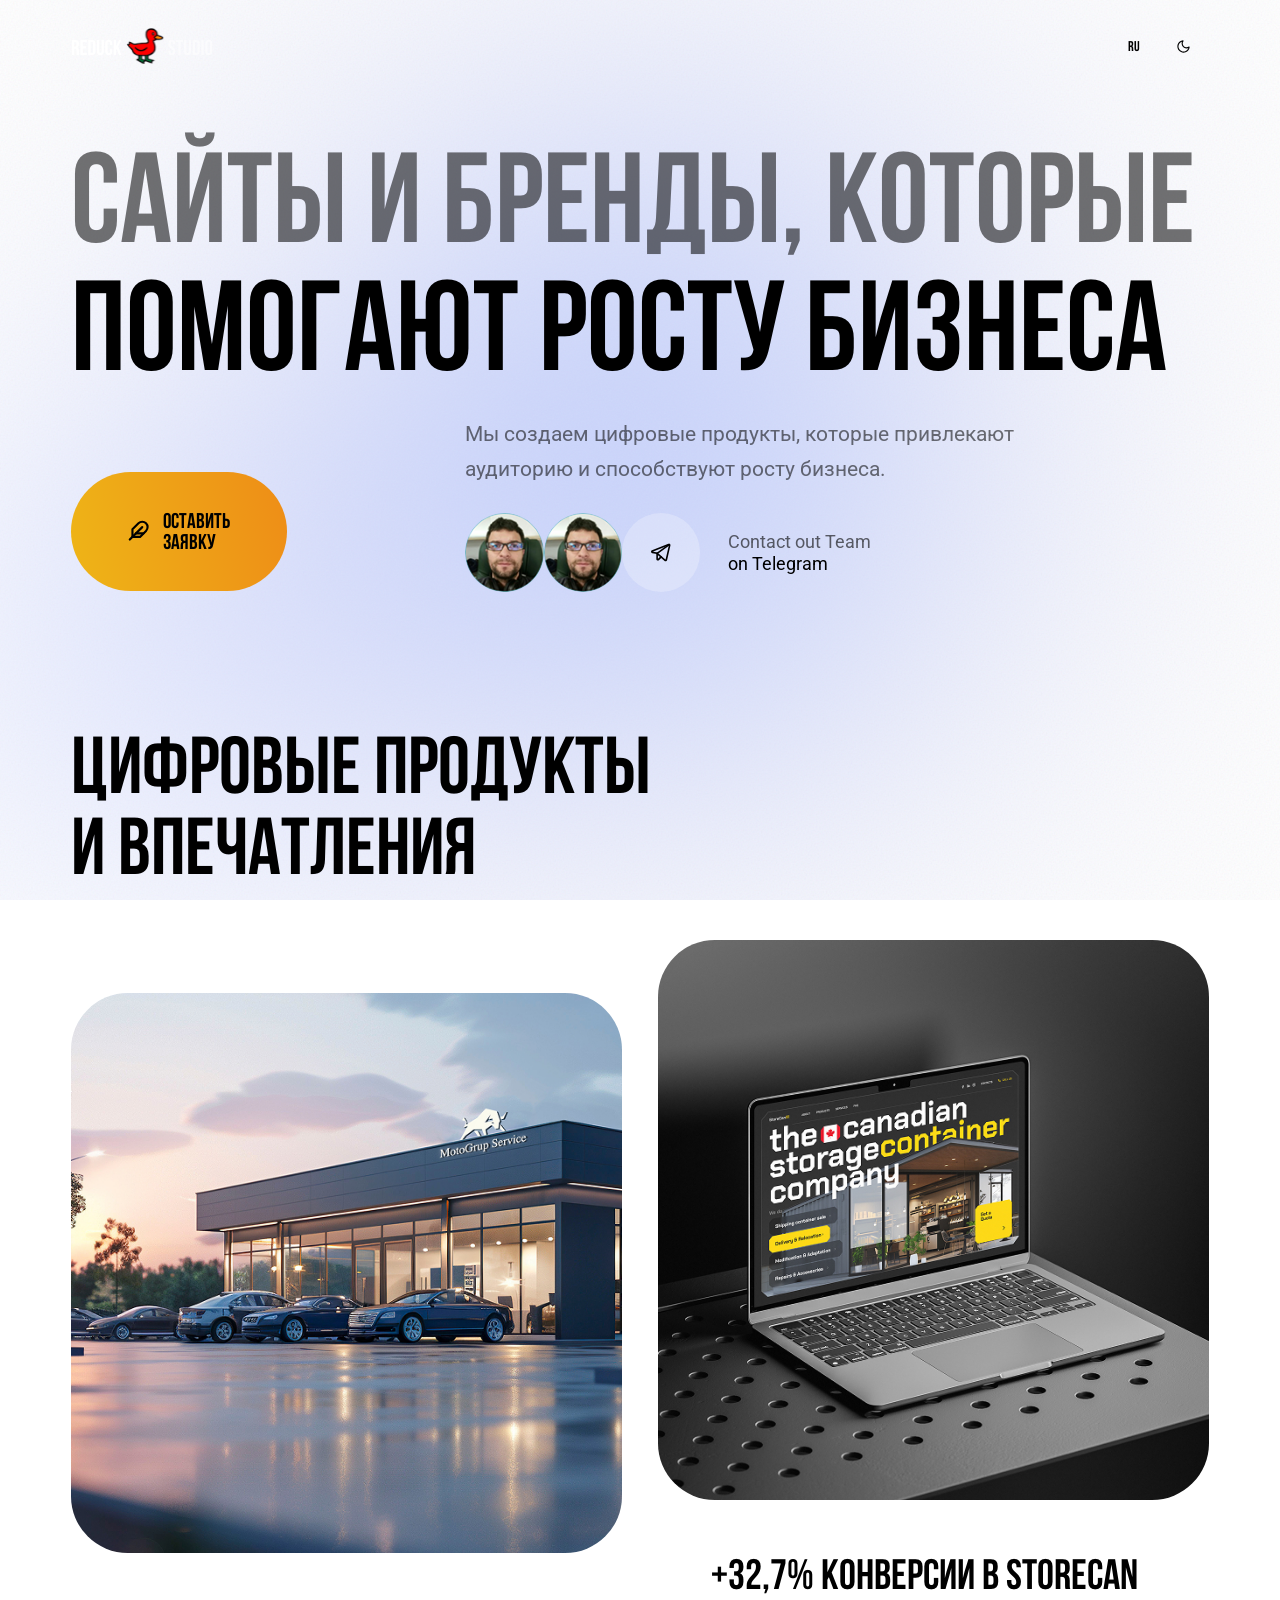
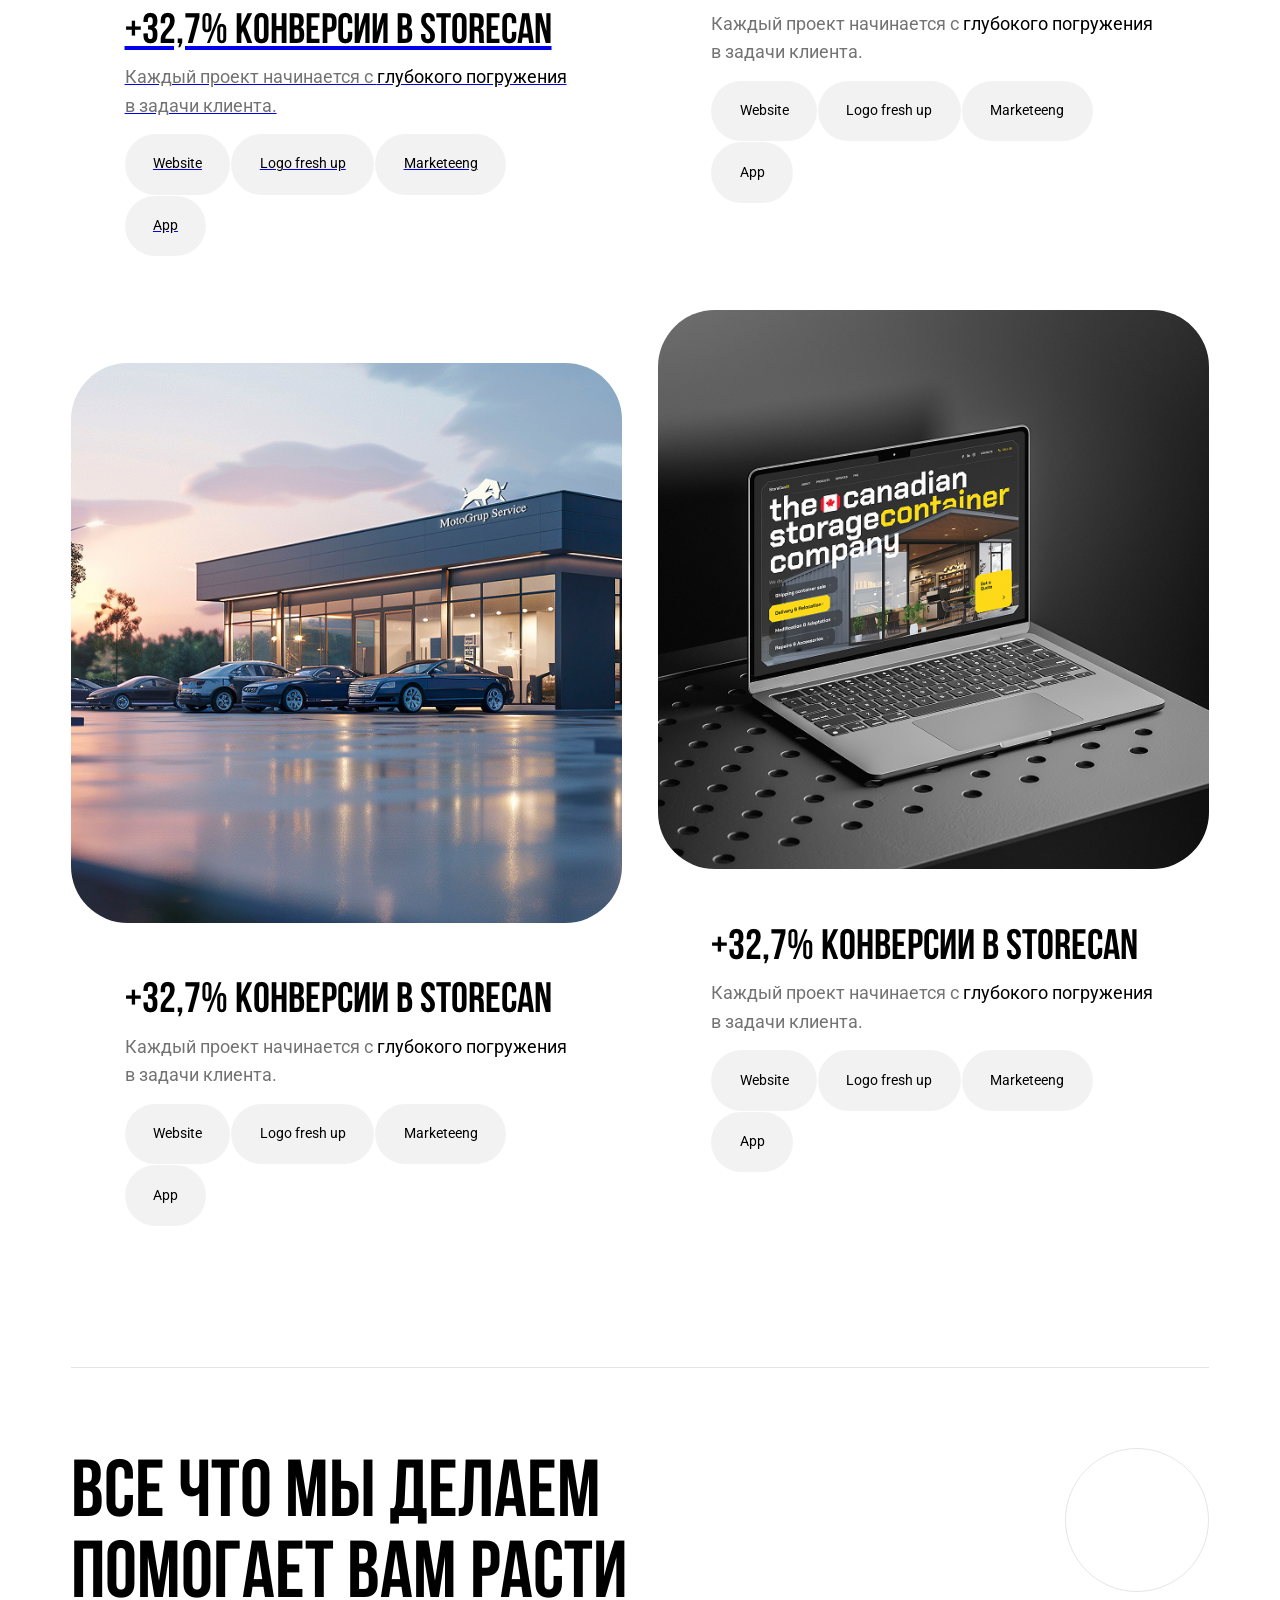
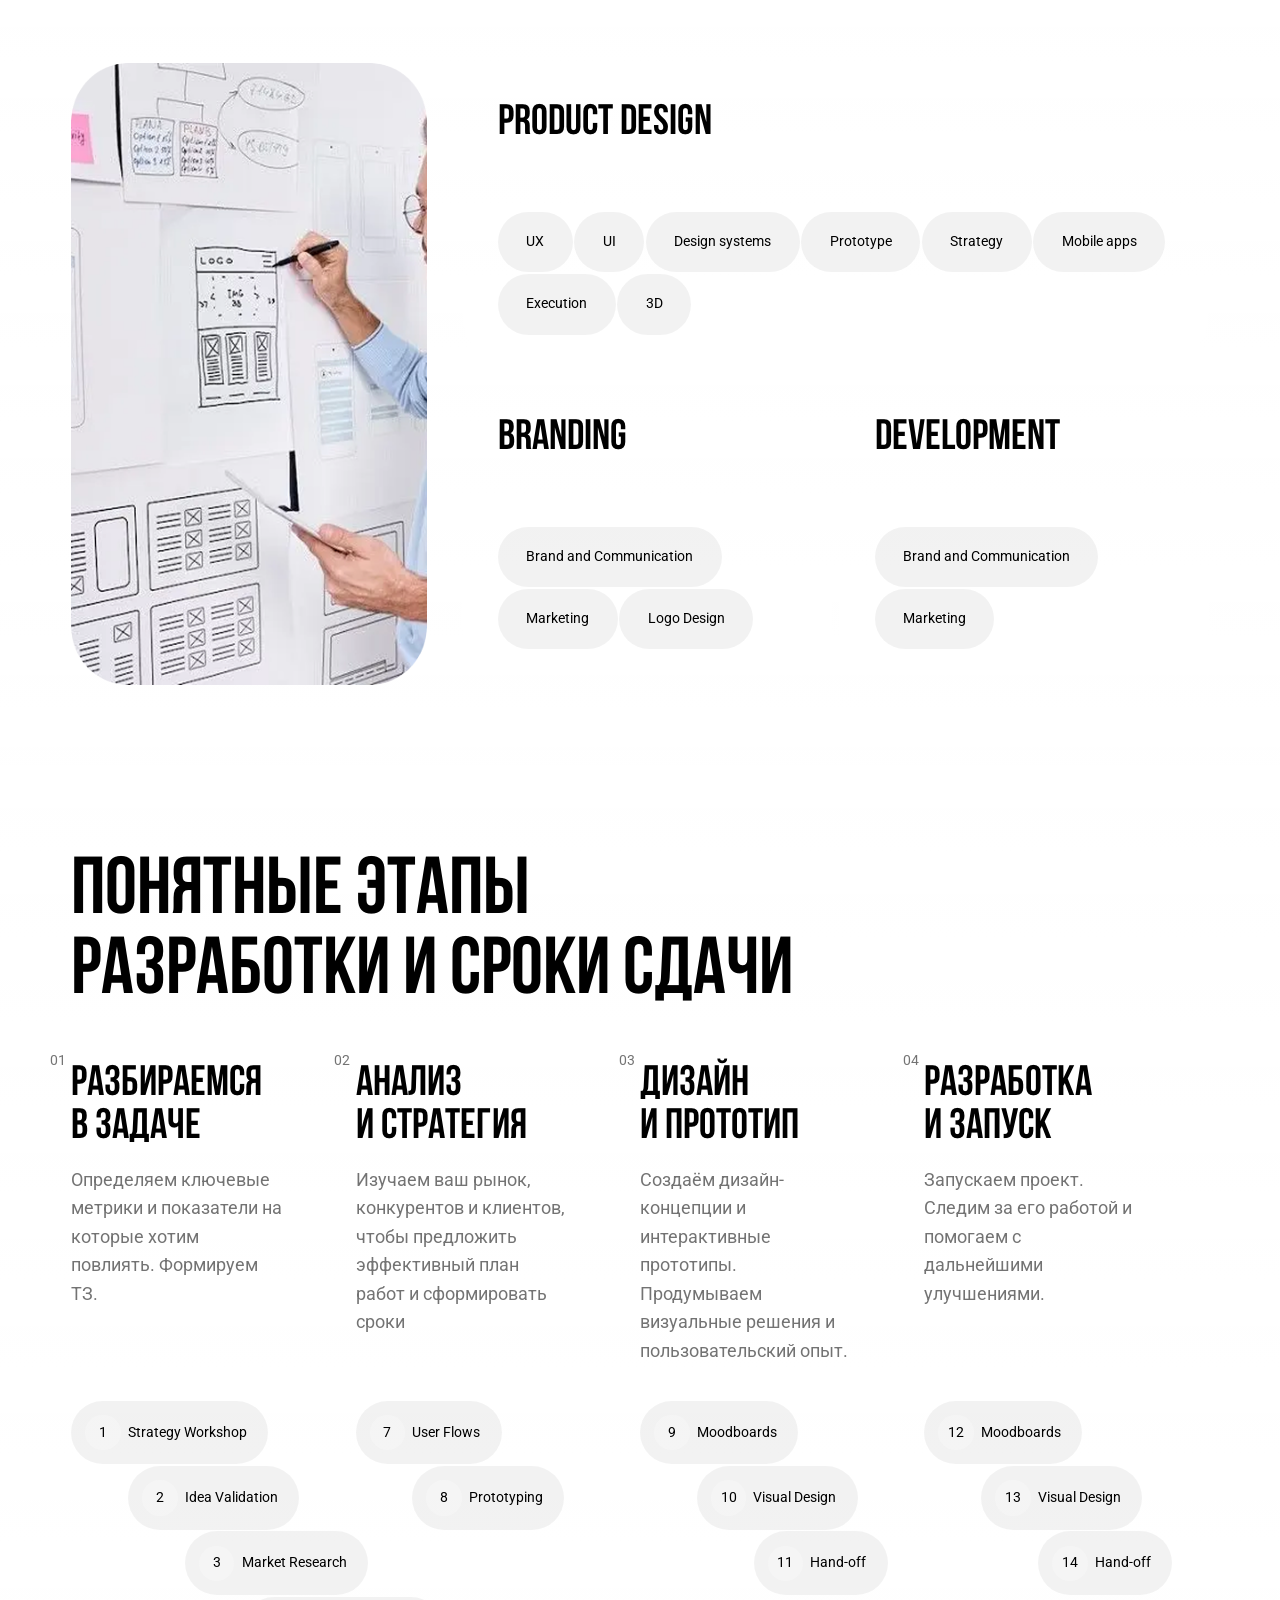
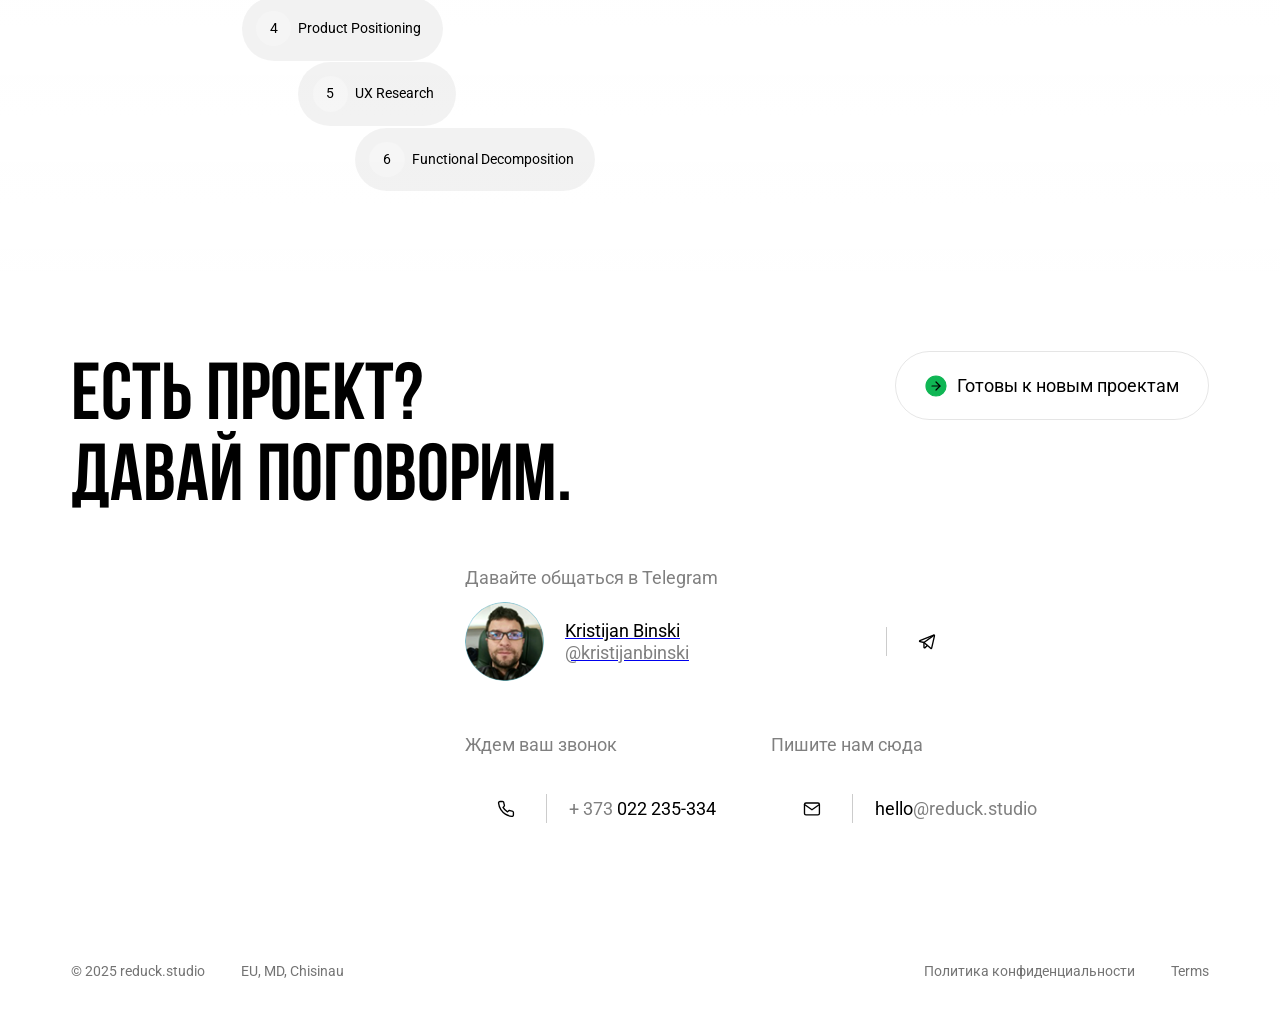
==== commit f25372b4: "Add sun/moon theme switcher animation and fix product page header colors   - Add animated theme swit" ====
--- a/index.html
+++ b/index.html
@@ -32,8 +32,6 @@
     </script>
   </head>
   <body class="homepage">
-    <div class="bg-decorator bg-decorator--1" aria-hidden="true"></div>
-    <div class="bg-decorator bg-decorator--2" aria-hidden="true"></div>
     <header>
   <div class="logo">
     <img src="/assets/images/logo.svg" alt="Reduck Studio" width="160" height="40" />
@@ -42,25 +40,73 @@
     <button class="nav-button">Ru</button>
     <button id="theme-switcher" class="nav-button" aria-label="Переключить тему">
       <span class="sr-only">Переключить между светлой и тёмной темой</span>
-      <svg
-        width="20"
-        height="20"
-        viewBox="0 0 20 20"
-        fill="none"
-        xmlns="http://www.w3.org/2000/svg"
-      >
-        <path
-          d="M17.5 10.6583C17.369 12.0768 16.8366 13.4287 15.9652 14.5557C15.0939 15.6826 13.9196 16.5382 12.5798 17.0221C11.24 17.5061 9.79003 17.5984 8.39962 17.2884C7.00922 16.9784 5.73587 16.2788 4.72856 15.2715C3.72125 14.2642 3.02166 12.9908 2.71163 11.6004C2.4016 10.21 2.49397 8.76007 2.97792 7.42025C3.46188 6.08042 4.3174 4.90614 5.44438 4.03479C6.57137 3.16345 7.9232 2.63109 9.34171 2.5C8.51122 3.62356 8.11158 5.00787 8.21548 6.40118C8.31939 7.79448 8.91992 9.10422 9.90788 10.0922C10.8958 11.0801 12.2056 11.6807 13.5989 11.7846C14.9922 11.8885 16.3765 11.4888 17.5 10.6583V10.6583Z"
-          stroke="var(--color-action-primary-normal)"
-          stroke-width="1.5"
-          stroke-linecap="round"
-          stroke-linejoin="round"
-        />
-      </svg>
+      <div class="theme-icons">
+        <!-- Sun icon (visible in dark theme) -->
+        <svg
+          class="theme-icon theme-icon--sun"
+          width="20"
+          height="20"
+          viewBox="0 0 20 20"
+          fill="none"
+          xmlns="http://www.w3.org/2000/svg"
+        >
+          <circle cx="10" cy="10" r="3.5" stroke="var(--color-action-primary-normal)" stroke-width="1.5"/>
+          <path d="M10 2.5V4.5" stroke="var(--color-action-primary-normal)" stroke-width="1.5" stroke-linecap="round"/>
+          <path d="M10 15.5V17.5" stroke="var(--color-action-primary-normal)" stroke-width="1.5" stroke-linecap="round"/>
+          <path d="M17.5 10H15.5" stroke="var(--color-action-primary-normal)" stroke-width="1.5" stroke-linecap="round"/>
+          <path d="M4.5 10H2.5" stroke="var(--color-action-primary-normal)" stroke-width="1.5" stroke-linecap="round"/>
+          <path d="M15.3 4.7L13.9 6.1" stroke="var(--color-action-primary-normal)" stroke-width="1.5" stroke-linecap="round"/>
+          <path d="M6.1 13.9L4.7 15.3" stroke="var(--color-action-primary-normal)" stroke-width="1.5" stroke-linecap="round"/>
+          <path d="M15.3 15.3L13.9 13.9" stroke="var(--color-action-primary-normal)" stroke-width="1.5" stroke-linecap="round"/>
+          <path d="M6.1 6.1L4.7 4.7" stroke="var(--color-action-primary-normal)" stroke-width="1.5" stroke-linecap="round"/>
+        </svg>
+        <!-- Moon icon (visible in light theme) -->
+        <svg
+          class="theme-icon theme-icon--moon"
+          width="20"
+          height="20"
+          viewBox="0 0 20 20"
+          fill="none"
+          xmlns="http://www.w3.org/2000/svg"
+        >
+          <path
+            d="M17.5 10.6583C17.369 12.0768 16.8366 13.4287 15.9652 14.5557C15.0939 15.6826 13.9196 16.5382 12.5798 17.0221C11.24 17.5061 9.79003 17.5984 8.39962 17.2884C7.00922 16.9784 5.73587 16.2788 4.72856 15.2715C3.72125 14.2642 3.02166 12.9908 2.71163 11.6004C2.4016 10.21 2.49397 8.76007 2.97792 7.42025C3.46188 6.08042 4.3174 4.90614 5.44438 4.03479C6.57137 3.16345 7.9232 2.63109 9.34171 2.5C8.51122 3.62356 8.11158 5.00787 8.21548 6.40118C8.31939 7.79448 8.91992 9.10422 9.90788 10.0922C10.8958 11.0801 12.2056 11.6807 13.5989 11.7846C14.9922 11.8885 16.3765 11.4888 17.5 10.6583V10.6583Z"
+            stroke="var(--color-action-primary-normal)"
+            stroke-width="1.5"
+            stroke-linecap="round"
+            stroke-linejoin="round"
+          />
+        </svg>
+      </div>
     </button>
   </div>
 </header>
  
+<div class="gradient-bg" aria-hidden="true">
+  <svg viewBox="0 0 100vw 100vw" xmlns="http://www.w3.org/2000/svg" class="noise-bg">
+    <filter id="noiseFilterBg">
+      <feTurbulence type="fractalNoise" baseFrequency="0.6" stitchTiles="stitch" />
+    </filter>
+    <rect width="100%" height="100%" filter="url(#noiseFilterBg)" />
+  </svg>
+  <svg xmlns="http://www.w3.org/2000/svg" class="svg-blur">
+    <defs>
+      <filter id="goo">
+        <feGaussianBlur in="SourceGraphic" stdDeviation="10" result="blur" />
+        <feColorMatrix in="blur" mode="matrix" values="1 0 0 0 0  0 1 0 0 0  0 0 1 0 0  0 0 0 18 -8" result="goo" />
+        <feBlend in="SourceGraphic" in2="goo" />
+      </filter>
+    </defs>
+  </svg>
+  <div class="gradients-container">
+    <div class="g1"></div>
+    <div class="g2"></div>
+    <div class="g3"></div>
+    <div class="g4"></div>
+    <div class="g5"></div>
+  </div>
+</div>
+
 <section class="hero container">
   <h1><em>Сайты и бренды, которые</em> помогают росту бизнеса</h1>
   <div class="hero-cta">
@@ -158,7 +204,7 @@
     <h2>Цифровые продукты <br />и впечатления</h2>
   </div>
   <div class="projects-items">
-    <a href="/product.html" class="project-card">
+    <a href="/products/race-finder/" class="project-card">
       <div class="project-image">
         <img
           src="/assets/images/content.jpg"
@@ -461,7 +507,43 @@
   </div>
 
   <div class="cta-checkpoint_bottom"></div>
-  <div class="contact-cta_footer">
+
+  <div class="contact-cta-row">
+    <button class="cta-button cta-button--static">
+      <svg width="24" height="24" viewBox="0 0 24 24" fill="none" xmlns="http://www.w3.org/2000/svg">
+        <g clip-path="url(#clip0_cta_static)">
+          <path
+            d="M20.24 12.24C21.3658 11.1142 21.9983 9.58722 21.9983 7.99504C21.9983 6.40285 21.3658 4.87588 20.24 3.75004C19.1142 2.62419 17.5872 1.9917 15.995 1.9917C14.4028 1.9917 12.8758 2.62419 11.75 3.75004L5 10.5V19H13.5L20.24 12.24Z"
+            stroke="black"
+            stroke-width="2.4"
+            stroke-linecap="round"
+            stroke-linejoin="round"
+          />
+          <path
+            d="M16 8L2 22"
+            stroke="black"
+            stroke-width="2.4"
+            stroke-linecap="round"
+            stroke-linejoin="round"
+          />
+          <path
+            d="M17.5 15H9"
+            stroke="black"
+            stroke-width="2.4"
+            stroke-linecap="round"
+            stroke-linejoin="round"
+          />
+        </g>
+        <defs>
+          <clipPath id="clip0_cta_static">
+            <rect width="24" height="24" fill="white" />
+          </clipPath>
+        </defs>
+      </svg>
+      <span>Оставить<br />заявку</span>
+    </button>
+
+    <div class="contact-cta_footer">
     <div class="contact-methods">
       <div class="contact-method">
         <h3>Давайте общаться в Telegram</h3>
@@ -570,6 +652,7 @@
           </div>
         </div>
       </div>
+    </div>
     </div>
   </div>
 </section>
--- a/assets/styles.compiled.css
+++ b/assets/styles.compiled.css
@@ -1 +1 @@
-@font-face{font-display:swap;font-family:Bebas Neue;font-style:normal;font-weight:700;src:url(/assets/fonts/BebasNeue/BebasNeue-Bold.otf) format("opentype")}:root{--space-2:0.13vw;--space-4:0.28vw;--space-6:0.4vw;--space-8:0.55vw;--space-10:0.7vw;--space-12:0.83vw;--space-14:0.97vw;--space-15:1.04vw;--space-16:1.1vw;--space-18:1.25vw;--space-20:1.4vw;--space-24:1.67vw;--space-27:1.875vw;--space-30:2.08vw;--space-32:2.22vw;--space-34:2.35vw;--space-36:2.5vw;--space-38:2.64vw;--space-40:2.78vw;--space-43:2.98vw;--space-48:3.33vw;--space-56:3.89vw;--space-60:4.17vw;--space-64:4.44vw;--space-72:5vw;--space-75:5.21vw;--space-80:5.56vw;--space-85:5.9vw;--space-88:6.11vw;--space-90:6.25vw;--space-100:6.94vw;--space-108:7.5vw;--space-120:8.33vw;--space-146:10.15vw;--space-150:10.4vw;--space-158:11vw;--space-160:11.11vw;--space-173:12vw;--space-187:13vw;--space-200:13.89vw;--space-240:16.66vw;--space-270:18.75vw;--space-300:20.83vw;--space-320:22.22vw;--space-340:23.6vw;--space-400:27.78vw;--space-403:28vw;--space-420:29.2vw;--space-443:30.8vw;--space-562:39vw;--space-634:44vw;--space-720:50vw;--space-1000:69.44vw;--font-16:1.11vw;--font-20:1.39vw;--font-24:1.67vw;--font-28:1.95vw;--font-32:2.22vw;--font-40:2.77vw;--font-48:3.33vw;--font-56:3.9vw;--font-64:4.44vw;--font-90:6.3vw;--font-120:8.33vw;--font-144:10vw;--space-840:58.33vw}*,:after,:before{box-sizing:border-box}@media (prefers-reduced-motion:reduce){*,:after,:before{animation-duration:.01ms!important;animation-iteration-count:1!important;scroll-behavior:auto!important;transition-duration:.01ms!important}}*{margin:0;padding:0;transition:color .2s ease,background-color .2s ease,stroke .2s ease}@media (prefers-reduced-motion:no-preference){html{interpolate-size:allow-keywords}}body{-webkit-font-smoothing:antialiased;background-color:var(--color-bg-general-primary);color:var(--color-content-general-primary);font-family:Roboto,sans-serif;font-size:var(--font-20);font-weight:400;line-height:var(--font-24);margin:0}canvas,img,picture,svg,video{display:block}button,input,select,textarea{font:inherit}button{background:none;border:none;color:inherit;cursor:pointer}h1,h2,h3,h4,h5,h6,p{overflow-wrap:break-word}h1,h2,h3,h4,h5,h6{text-wrap:balance}h2{font-family:Bebas Neue,sans-serif;font-weight:700}.container{max-width:100%;padding:0 var(--space-80);transform-origin:top;width:100vw}.container-with_gradient{background:linear-gradient(1turn,hsla(0,0%,100%,.05),hsla(0,0%,100%,.022) 56.29%,hsla(0,0%,100%,0))}header{align-items:center;display:flex;justify-content:space-between;left:0;padding:var(--space-24) var(--space-80) 0;position:fixed;right:0;top:0;z-index:100}.homepage header{position:absolute}.logo img{height:var(--space-40);width:var(--space-160)}.sr-only{height:1px;margin:-1px;overflow:hidden;padding:0;position:absolute;width:1px;clip:rect(0,0,0,0);border-width:0;white-space:nowrap}.nav-buttons{align-items:center;display:flex;justify-content:center}.nav-button{align-items:center;display:flex;font-family:Bebas Neue,sans-serif;font-size:var(--font-16);height:var(--space-56);justify-content:center;line-height:var(--font-24);width:var(--space-56);& svg{height:var(--space-16);min-height:15px;min-width:15px;width:var(--space-16)}}.footer{padding-bottom:var(--space-40);padding-top:var(--space-40)}.footer-content{align-items:center;display:flex;justify-content:space-between}.footer-left{display:flex;gap:var(--space-40);& span{color:var(--color-content-general-disabled);font-size:var(--font-16);line-height:var(--font-20)}}.footer-right{display:flex;gap:var(--space-40);& a{color:var(--color-content-general-disabled);font-size:var(--font-16);line-height:var(--font-20);text-decoration:none;&:hover{color:var(--color-content-general-primary)}}}.bg-decorator{background:#396bf4;border-radius:50%;filter:blur(200px);opacity:.3;pointer-events:none;position:fixed;z-index:-1}.bg-decorator--1{height:40.63vw;left:-8.54vw;top:-17.36vw;width:40.63vw}.bg-decorator--2{height:66.67vw;left:33.33vw;top:0;width:66.67vw}.hero{margin-bottom:var(--space-150);padding-top:var(--space-150)}.hero h1{font-family:Bebas Neue,sans-serif;font-size:var(--font-144);font-weight:700;line-height:var(--font-144);margin-bottom:var(--space-30);text-transform:uppercase;& em{color:var(--color-content-general-disabled);flex-wrap:wrap;font-style:normal}}.hero-cta{align-items:end;display:flex;flex-wrap:wrap}.cta-checkpoint_top{height:1px;pointer-events:none;visibility:hidden;width:1px}@keyframes pulse{0%{box-shadow:0 0 0 0 var(--color-action-brand-normal)}35%{box-shadow:0 0 0 var(--space-24) rgba(255,230,0,0)}50%{box-shadow:0 0 0 0 rgba(255,230,0,0)}to{box-shadow:0 0 0 0 rgba(255,230,0,0)}}.cta-button{align-items:center;animation:pulse 4s infinite;background:linear-gradient(256.88deg,#ee8d17,#eeb517 100.75%);border-radius:var(--space-1000);color:var(--color-content-general-black);display:inline-flex;font-family:Bebas Neue,sans-serif;font-size:var(--font-24);font-weight:700;justify-content:center;left:var(--space-80);line-height:var(--font-24);padding:var(--space-43) var(--space-64);text-align:left;top:var(--button-top,calc(100vh - 50px));transition:background-color .2s,width .6s cubic-bezier(.4,0,.2,1),padding .6s cubic-bezier(.4,0,.2,1),font-size .6s cubic-bezier(.4,0,.2,1),opacity .3s ease-in-out,line-height .6s cubic-bezier(.4,0,.2,1),transform .6s cubic-bezier(.4,0,.2,1),top .3s cubic-bezier(.4,0,.2,1),left .3s cubic-bezier(.4,0,.2,1);will-change:top,bottom,padding,font-size;z-index:100;&:hover{animation:none;background-color:var(--color-action-brand-hover)}& svg{height:var(--space-24);margin-right:var(--space-16);transition:width .6s cubic-bezier(.4,0,.2,1),height .6s cubic-bezier(.4,0,.2,1);width:var(--space-24)}}.cta-button.no-position-transition{transition:padding .6s cubic-bezier(.4,0,.2,1),font-size .6s cubic-bezier(.4,0,.2,1),line-height .6s cubic-bezier(.4,0,.2,1),background-color .2s}.cta-button.floating{font-size:calc(var(--font-24)/2);left:var(--space-40);line-height:calc(var(--font-24)/2);padding:var(--space-20) var(--space-32);& svg{height:var(--space-12);width:var(--space-12)}}.hero-contact{color:var(--color-content-general-tertiary);font-family:Roboto,sans-serif;margin-left:var(--space-443);width:var(--space-634)}.contact-description{color:var(--color-content-general-disabled);font-size:var(--font-24);line-height:var(--space-40);margin-bottom:var(--space-30)}.contact-card__text{font-size:var(--font-20);line-height:var(--font-24);margin-left:var(--space-32);& em{color:var(--color-content-general-primary);font-style:normal}}.contact-card{align-items:center;color:inherit;display:flex;text-decoration:none;& img{border-radius:50%;height:var(--space-88);width:var(--space-88)}&:hover em,&:hover path{color:var(--color-action-brand-normal);stroke:var(--color-action-brand-normal)}}.contact-chat{background-color:var(--color-bg-general-secondary);border-radius:50%;padding:var(--space-32);& svg{height:var(--space-24);width:var(--space-24)}}.projects{margin-bottom:var(--space-90);padding-bottom:var(--space-100);position:relative;&:after{background-color:var(--color-border-general-primary);bottom:0;content:"";height:1px;left:var(--space-80);position:absolute;right:var(--space-80)}}.projects h2{font-size:var(--font-90);font-weight:400;line-height:var(--font-90);margin-bottom:var(--space-30)}.projects-items{column-gap:var(--space-40);display:grid;grid-template-columns:repeat(2,1fr);position:relative}.project-card{position:relative;&:hover h3{color:var(--color-action-brand-active)}&:hover img{transform:scale(1.05)}&:nth-child(odd){margin:var(--space-60) 0}}.project-image{border-radius:var(--space-64);margin-bottom:var(--space-60);overflow:hidden;& img{height:auto;transition:transform .3s ease;width:100%}}.project-info{color:var(--color-content-general-primary);display:flex;flex-direction:column;gap:var(--space-16);justify-content:center;padding:0 var(--space-60);& h3{color:var(--color-content-general-primary);font-family:Bebas Neue,sans-serif;font-size:var(--font-48);font-weight:700;line-height:var(--font-48)}& p{color:var(--color-content-general-disabled);line-height:var(--font-32)}& em{color:var(--color-content-general-primary);font-style:normal}}.tags{display:flex;flex-wrap:wrap;gap:1px}.tag{background-color:var(--color-action-secondary-subtile-hover);border-radius:999px;color:var(--color-content-general-primary);font-size:var(--font-16);line-height:var(--font-20);padding:var(--space-24) var(--space-32)}.statement{align-items:start;display:flex;justify-content:space-between;& h2{font-size:var(--font-90);font-weight:400;line-height:var(--font-90);margin-bottom:var(--space-60);max-width:var(--space-1000)}& em,& h2{color:var(--color-content-general-primary)}& em{font-style:normal}}.statement-icon{border:1px solid var(--color-border-general-primary);border-radius:50%;padding:var(--space-64);& svg{height:var(--space-32);width:var(--space-32)}}.services{padding-bottom:var(--space-90);position:relative}.services-categories-container{align-items:stretch;display:flex;gap:var(--space-40)}.services-image{display:flex;flex-shrink:0;width:var(--space-400);& img{border-radius:var(--space-64);width:100%}}.services-categories{display:grid;flex:1;gap:var(--space-8);grid-template-columns:1fr 1fr}.services-category{background-color:var(--color-bg-general-primary);border-radius:var(--space-64);display:flex;flex-direction:column;gap:var(--space-80);padding:var(--space-40)}.services-category:first-child{grid-column:1/-1}.category-title{color:var(--color-content-general-primary);font-family:Bebas Neue,sans-serif;font-size:var(--font-48);font-weight:700;line-height:var(--font-48)}.services-tags{display:flex;flex-wrap:wrap;gap:var(--space-2)}.service-tag{background-color:var(--color-action-secondary-subtile-hover);border-radius:999px;color:var(--color-content-general-primary);font-family:Roboto,sans-serif;font-size:var(--font-16);line-height:var(--font-20);padding:var(--space-24) var(--space-32)}.process{padding-bottom:var(--space-90);padding-top:var(--space-90)}.breakdown-phases{display:flex;position:relative}.phase-column{display:flex;flex-direction:column;flex-shrink:0;overflow:visible;width:var(--space-320)}.phase-column__title{position:relative}.phase-number{color:var(--color-content-general-disabled);font-family:Roboto,sans-serif;font-size:var(--font-16);left:calc(var(--space-24)*-1);line-height:var(--font-20);position:absolute;top:calc(var(--space-8)*-1)}.phase-column h5{color:var(--color-content-general-primary);font-family:Bebas Neue,sans-serif;font-size:var(--font-48);font-weight:700;line-height:var(--font-48);margin-bottom:var(--space-24);text-transform:uppercase}.phase-description{color:var(--color-content-general-disabled);font-family:Roboto,sans-serif;font-size:var(--font-20);line-height:var(--font-32);margin-bottom:var(--space-40);max-width:var(--space-240)}.phase-steps{align-items:flex-start;display:flex;flex-direction:column;gap:var(--space-2)}.phase-step__item{align-items:center;background-color:var(--color-action-secondary-subtile-disabled);border-radius:999px;display:flex;font-family:Roboto,sans-serif;font-size:var(--font-16);gap:var(--space-8);line-height:var(--font-20);padding:var(--space-16) var(--space-24) var(--space-16) var(--space-16);white-space:nowrap}.phase-step__item:nth-child(n+2){margin-left:var(--space-64)}.phase-step__item:nth-child(n+3){margin-left:calc(var(--space-64)*2)}.phase-step__item:nth-child(n+4){margin-left:calc(var(--space-64)*3)}.phase-step__item:nth-child(n+5){margin-left:calc(var(--space-64)*4)}.phase-step__item:nth-child(n+6){margin-left:calc(var(--space-64)*5)}.phase-step__number{align-items:center;background-color:var(--color-bg-general-secondary);border-radius:50%;display:flex;height:2.78vw;justify-content:center;min-width:2.78vw}.phase-step__number,.phase-step__text{font-size:var(--font-16);line-height:var(--font-20)}.phase-step__text{color:var(--color-content-general-primary);font-weight:400}.contact-section{padding-bottom:var(--space-90);padding-top:var(--space-90)}.contact-status{align-items:center;border:1px solid var(--color-border-general-primary);border-radius:999px;display:flex;gap:var(--space-10);padding:var(--space-24) var(--space-32);& span{color:var(--color-content-general-primary);font-size:var(--font-20);line-height:var(--font-24)}}.contact-cta_footer{display:flex;margin-left:var(--space-443)}.cta-checkpoint_bottom{height:1px;pointer-events:none;visibility:hidden;width:1px}.contact-methods{display:flex;flex-direction:column;gap:var(--space-60)}.contact-method h3{color:var(--color-action-primary-disabled);font-size:var(--font-20);font-weight:400;line-height:var(--font-24);margin-bottom:var(--space-16)}.telegram-contact{align-items:center;background-color:var(--color-bg-general-secondary);border-radius:999px;display:flex;padding-right:var(--space-32);position:relative;width:var(--space-562);& img{border-radius:50%;height:var(--space-88);margin-right:var(--space-24);width:var(--space-88)}}.contact-details{flex:1;position:relative;& h4{color:var(--color-content-general-primary);font-weight:400}& h4,& p{font-size:var(--font-20);line-height:var(--font-24)}& p{color:var(--color-action-primary-disabled)}}.telegram-icon{display:flex;padding-left:var(--space-36);position:relative;&:after{border-right:1px solid var(--color-border-general-secondary);content:"";height:var(--space-32);left:0;position:absolute;top:calc(var(--space-6)*-1);width:1px}& svg{height:var(--space-20);width:var(--space-20)}}.contact-options{display:flex;gap:var(--space-30)}.contact-option{flex:1}.contact-option h4{color:var(--color-action-primary-disabled);font-size:var(--font-20);font-weight:400;line-height:var(--font-24);margin-bottom:var(--space-16)}.contact-link{align-items:center;background-color:var(--color-bg-general-secondary);border-radius:999px;display:flex;gap:1.7vw;justify-content:center;padding:var(--space-32) var(--space-32) var(--space-32) var(--space-36);& span{color:var(--color-content-general-primary);font-size:var(--font-20);line-height:var(--font-24);& em{color:var(--color-action-primary-disabled);font-style:normal}}& svg{height:var(--space-20);width:var(--space-20)}}.contact-link__icon{display:flex;padding-right:var(--space-36);position:relative;&:after{border-right:1px solid var(--color-border-general-secondary);content:"";height:var(--space-32);position:absolute;right:0;top:calc(var(--space-6)*-1);width:1px}}.case-study{background-color:var(--color-bg-general-primary)}.case-study-header{align-items:center;display:flex;flex-wrap:wrap;gap:var(--space-300);padding:var(--space-30) 0}.back-button{align-items:center;border:1px solid var(--color-action-outline-normal);border-radius:var(--space-30);color:var(--color-content-general-primary);cursor:pointer;display:flex;font-size:var(--font-16);gap:var(--space-8);line-height:var(--font-20);padding:var(--space-18) var(--space-24);transition:all .2s ease;&:hover{background-color:var(--color-action-secondary-subtile-hover);border-color:var(--color-border-general-secondary)}& svg{height:var(--space-20);stroke:var(--color-content-general-primary);width:var(--space-20)}}.case-study-tags{align-items:center;display:flex;flex-wrap:wrap}.case-study-tag{background-color:var(--color-bg-general-secondary);border-radius:var(--space-30);color:var(--color-content-general-primary);cursor:pointer;font-size:var(--font-16);line-height:var(--font-20);padding:var(--space-18) var(--space-24);white-space:nowrap;&:hover{background-color:var(--color-action-success-subtile-hover);color:var(--color-action-success-hover)}}.case-study-content{display:flex;gap:var(--space-270)}.case-study-title{color:var(--color-content-general-primary);font-size:var(--font-120);font-weight:400;line-height:var(--font-120);margin-bottom:var(--space-40);text-wrap:pretty}.case-study-info{display:flex;flex-direction:column;gap:var(--space-40);position:relative}.case-study-link{align-items:center;display:flex;gap:var(--space-8);& svg{height:var(--space-20);width:var(--space-20);& path{stroke:var(--color-content-general-primary)}}& a{color:var(--color-content-general-primary);font-size:var(--font-20);line-height:var(--font-24);text-decoration:underline;&:hover{color:var(--color-action-primary-hover)}}}.case-study-info .cta-button{margin-left:var(--space-20)}.case-study-description{color:var(--color-content-general-primary);font-size:var(--font-20);line-height:var(--space-32);max-width:var(--space-720)}.project-overview{background-color:var(--color-bg-general-primary);padding-bottom:var(--space-120);padding-top:var(--space-120)}.project-overview-content{display:flex;flex-direction:column;margin-bottom:var(--space-100);&:last-child{margin-bottom:0}}.project-overview-label{color:var(--color-action-outline-hover);font-size:var(--font-24);font-weight:400;line-height:var(--font-32);margin-bottom:var(--space-30)}.project-overview-title{color:var(--color-content-general-primary);font-size:var(--font-64);font-weight:400;line-height:var(--font-64);margin-bottom:var(--space-60);max-width:var(--space-1000);text-wrap:pretty}.project-overview-description{align-self:center;color:var(--color-content-general-primary);max-width:var(--space-634);& p{font-size:var(--font-20);line-height:var(--space-32);margin-bottom:var(--space-30)}}.project-overview-list{font-size:var(--font-16);line-height:var(--font-24);list-style-type:none;& li{padding-left:var(--space-27);position:relative;&:before{background-color:var(--color-content-general-primary);content:"";height:var(--space-2);left:0;position:absolute;top:var(--space-12);width:var(--space-16)}}}.project-overview-list_title{margin-bottom:var(--space-16)}.project-meta{display:flex;flex-direction:column}.project-meta-row{align-items:center;border-top:1px solid var(--color-border-general-primary);display:flex;padding:var(--space-30) 0;&:last-child{border-bottom:none;padding-bottom:0}}.project-meta-item{display:flex;flex-direction:column;gap:var(--space-24)}.project-meta-label{color:var(--color-action-outline-hover);font-size:var(--font-16);font-weight:400;line-height:var(--font-20);margin-right:var(--space-340);width:var(--space-90)}.project-meta-tags{display:flex;flex-wrap:wrap;gap:var(--space-2)}.project-meta-tag{background-color:var(--color-bg-general-secondary);border-radius:var(--space-30);color:var(--color-content-general-primary);font-size:var(--font-16);line-height:var(--font-20);padding:var(--space-18) var(--space-24);transform:translateY(0);transition:all .2s ease;white-space:nowrap;&:hover{transform:translateY(-1px)}&:focus{outline:2px solid var(--color-action-primary-normal);outline-offset:2px}}.client-testimonial{margin-bottom:var(--space-90)}.testimonial-content{display:flex;flex-direction:column;gap:var(--space-30);margin:0 auto;max-width:var(--space-1000)}.testimonial-label{color:var(--color-action-outline-hover);font-size:var(--font-24);line-height:var(--font-32)}.testimonial-quote{color:var(--color-content-general-primary);font-size:var(--font-64);font-weight:400;line-height:var(--font-64)}.testimonial-author{align-items:center;display:flex;gap:var(--space-30)}.author-avatar{background-color:var(--color-bg-general-secondary);border-radius:50%;height:var(--space-80);overflow:hidden;width:var(--space-80);& img{height:100%;object-fit:cover;object-position:center;width:100%}}.author-info{display:flex;flex-direction:column;gap:var(--space-4)}.author-name{color:var(--color-content-general-primary);font-size:var(--font-24);font-weight:400;line-height:var(--font-32)}.author-title{color:var(--color-action-outline-hover);font-size:var(--font-20);line-height:var(--font-24)}.client-testimonial{opacity:0;transform:translateY(30px);transition:all .8s ease}.client-testimonial.animate-in{opacity:1;transform:translateY(0)}.testimonial-quote{opacity:0;transform:translateY(20px);transition:all .6s ease .2s}.client-testimonial.animate-in .testimonial-quote{opacity:1;transform:translateY(0)}.testimonial-author{opacity:0;transform:translateY(15px);transition:all .5s ease .4s}.client-testimonial.animate-in .testimonial-author{opacity:1;transform:translateY(0)}.project-navigation{background-color:var(--color-bg-general-primary);border-bottom:1px solid var(--color-border-general-primary);justify-content:space-between}.project-nav-item,.project-navigation{align-items:center;display:flex;position:relative}.project-nav-item{cursor:pointer;gap:var(--space-30);height:100%;padding:var(--space-90) 0;transition:all .3s ease}.project-nav-divider{background-color:var(--color-border-general-primary);height:var(--space-270);width:1px}.project-logo{background-color:var(--color-bg-general-secondary);height:var(--space-150);transition:transform .3s ease;width:var(--space-150)}.project-nav-info{display:flex;flex-direction:column}.project-nav-prev{& .project-nav-info{text-align:left}}.project-nav-next{& .project-nav-info{text-align:right}}.project-nav-label{color:var(--color-action-outline-hover);font-size:var(--font-24);font-weight:400;line-height:var(--font-32);margin-bottom:var(--space-16)}.project-nav-title{color:var(--color-content-general-primary);font-size:var(--font-32);font-weight:400;line-height:var(--font-40);margin:0;max-width:var(--space-300);transition:color .3s ease}.project-navigation{opacity:0;transform:translateY(20px);transition:all .6s ease}.project-navigation.animate-in{opacity:1;transform:translateY(0)}.contact-form-modal{background-color:var(--color-bg-general-primary);box-shadow:-8px 0 24px rgba(0,0,0,.15);height:100vh;overflow-y:auto;position:fixed;right:-100%;top:0;transition:right .4s cubic-bezier(.4,0,.2,1);width:var(--space-840);z-index:2000;&.open{right:0}}.contact-form-overlay{background-color:rgba(0,0,0,.6);height:100%;left:0;opacity:0;position:fixed;top:0;transition:opacity .4s ease,visibility .4s ease;visibility:hidden;width:100%;z-index:1999;&.open{opacity:1;visibility:visible}}.contact-form-content{display:flex;flex-direction:column;font-family:Roboto,sans-serif;padding:var(--space-60) var(--space-64)}.contact-form-header{align-items:flex-start;display:flex;justify-content:space-between;margin-bottom:var(--space-60)}.contact-form-title{color:var(--color-content-general-disabled);font-family:Bebas Neue,sans-serif;font-size:var(--font-90);font-weight:700;line-height:var(--font-90);max-width:calc(100% - var(--space-80));text-transform:uppercase;& em{color:var(--color-content-general-primary);font-style:normal}}.contact-form-close{align-items:center;background:transparent;border:none;cursor:pointer;display:flex;flex-shrink:0;height:var(--space-40);justify-content:center;transition:transform .2s ease;width:var(--space-40);&:hover{transform:rotate(90deg)}& svg{height:var(--space-24);width:var(--space-24);& path{stroke:var(--color-content-general-primary)}}}.contact-form-body{flex-direction:column}.contact-form-body,.form-row{display:flex;gap:var(--space-30)}.form-row{margin-bottom:var(--space-30)}.form-field{display:flex;flex:1;flex-direction:column;& input,& textarea{background:transparent;border:none;border-bottom:1px solid var(--color-border-general-primary);color:var(--color-content-general-primary);font-size:var(--font-20);line-height:var(--font-24);padding:var(--space-16) 0;transition:border-color .2s ease;&::placeholder{color:var(--color-content-general-disabled)}&:focus{border-bottom-color:var(--color-action-brand-normal);outline:none}}& textarea{min-height:var(--space-48);padding:0;resize:vertical}}.form-section{display:flex;gap:var(--space-30)}.form-section:has(~.form-section){margin-bottom:var(--space-30)}.form-section-label{color:var(--color-content-general-disabled);flex:0 0 auto;font-size:var(--font-20);line-height:var(--font-24);margin-top:var(--space-24);width:var(--space-120)}.form-options{display:flex;flex:1;flex-wrap:wrap;gap:var(--space-2)}.form-option{align-items:center;background-color:var(--color-bg-general-secondary);border:none;border-radius:999px;color:var(--color-content-general-primary);cursor:pointer;display:flex;font-size:var(--font-20);line-height:var(--font-24);padding:var(--space-24) var(--space-32);transition:all .2s ease;&:hover{background-color:var(--color-action-secondary-subtile-hover)}&.selected{background-color:var(--color-content-general-primary);color:var(--color-content-general-inverted-primary);& svg{height:var(--space-24);margin-right:var(--space-8);width:var(--space-24)}}}.form-submit{align-items:center;background-color:var(--color-action-brand-normal);border:none;border-radius:999px;color:var(--color-content-general-black);cursor:pointer;display:flex;font-family:Bebas Neue,sans-serif;font-size:var(--font-24);font-weight:700;gap:var(--space-16);justify-content:center;line-height:var(--font-24);padding:var(--space-38) 0;transition:background-color .2s ease;width:100%;&:hover{background-color:var(--color-action-brand-hover)}& svg{height:var(--space-24);width:var(--space-24)}}.form-footer{border-bottom:1px solid var(--color-border-general-primary);font-size:var(--font-20);line-height:var(--font-24);padding-bottom:var(--space-30)}.form-footer-text{color:var(--color-content-general-disabled);font-family:Roboto,sans-serif;& a{color:var(--color-content-general-primary);text-decoration:underline}}.form-footer-email{color:var(--color-content-general-disabled);& a{color:var(--color-content-general-primary);text-decoration:none}}.form-telegram-title{color:var(--color-content-general-disabled);font-size:var(--font-20);line-height:var(--font-24);margin-bottom:var(--space-24)}.form-telegram-button{align-items:center;background-color:var(--color-bg-general-secondary);border:none;border-radius:999px;cursor:pointer;display:flex;gap:var(--space-20);padding:var(--space-24) var(--space-32);transition:background-color .2s ease;width:100%;&:hover{background-color:var(--color-action-secondary-subtile-hover)}}.form-telegram-avatars{display:flex;margin-right:var(--space-16)}.form-telegram-avatar{border-radius:50%;height:var(--space-88);width:var(--space-88)}.form-telegram-text{flex:1;text-align:left;& p{color:var(--color-content-general-primary);font-family:Roboto,sans-serif;font-size:var(--font-16);line-height:var(--font-20)}}.form-telegram-icon{align-items:center;border-left:1px solid var(--color-border-general-secondary);display:flex;justify-content:center;padding-left:var(--space-20);& svg{height:var(--space-20);width:var(--space-20)}}@media screen and (max-width:768px){@keyframes pulse{0%{box-shadow:0 0 0 0 var(--color-action-brand-normal)}35%{box-shadow:0 0 0 12px rgba(255,230,0,0)}50%{box-shadow:0 0 0 0 rgba(255,230,0,0)}to{box-shadow:0 0 0 0 rgba(255,230,0,0)}}:root{--container-padding-x:32px}body{font-size:16px}.bg-decorator--1{height:585px;left:-100px;top:-184px;width:585px}.bg-decorator--2{display:none}.container{padding:0 var(--container-padding-x)}header{flex-direction:row;gap:16px;margin:16px 0;padding:72px 32px 0}.logo img{height:40px;width:160px}.nav-button{font-size:16px;height:44px;justify-content:flex-start;line-height:16px;padding:0 16px;width:100%}.nav-button svg{height:16px;width:16px}.hero{margin:185px 0 225px}.hero h1{font-size:56px;line-height:56px;margin-bottom:16px}.cta-button-wrapper{margin-right:0}.cta-button:not(.floating){font-size:24px;left:32px;line-height:24px;padding:32px 0;width:calc(100% - 64px);& svg{height:20px;margin-right:24px;width:20px}}.cta-button.floating{font-size:12px;line-height:12px;padding:16px 26px;& svg{height:12px;margin-right:12px;width:12px}}.hero-contact{margin-left:0;width:100%}.contact-description{font-size:20px;line-height:24px;margin-bottom:48px;padding-right:48px}.contact-card__text{font-size:16px;line-height:20px;margin-left:0}.contact-card img{height:64px;width:64px}.contact-chat{margin-right:16px;padding:24px}.contact-chat svg{height:20px;width:20px}.projects{margin-bottom:64px;padding-bottom:32px;&:after{left:32px;right:32px}}.projects h2{font-size:40px;line-height:40px;margin-bottom:24px}.projects-items{column-gap:0;grid-template-columns:1fr;row-gap:64px}.project-card:nth-child(odd){margin:0}.project-image{border-radius:64px;margin-inline:-24px;margin-bottom:32px}.project-info{gap:16px;line-height:24px;padding:0}.project-info h3{font-size:48px;line-height:48px}.project-info p{font-size:20px;line-height:24px}.tag{font-size:16px;line-height:20px;padding:16px 24px}.statement{flex-direction:column;gap:24px;& h2{font-size:56px;line-height:56px;margin-bottom:32px;max-width:100%;& em{color:inherit}}}.statement-icon{display:none}.services{padding-bottom:64px}.services-categories-container{flex-direction:column;gap:0}.services-image{margin-inline:-24px;margin-bottom:32px;width:auto;& img{background-size:cover;border-radius:64px;height:400px}}.services-categories{gap:8px;grid-template-columns:1fr}.services-category{border-radius:64px;gap:32px;margin-inline:-24px;padding:32px}.category-title{font-size:48px;line-height:48px}.services-tags{gap:2px}.service-tag{font-size:16px;line-height:20px;padding:16px 24px}.process{padding-top:64px}.breakdown-phases{margin-inline:-24px;overflow-x:scroll;padding-bottom:32px}.phase-column{padding-left:32px;row-gap:20px;width:290px}.phase-column__icon{align-items:center;background-color:#f5f5f5;border-radius:50%;display:flex;height:96px;justify-content:center;width:96px}.phase-number{font-size:16px;left:-23px;line-height:20px;top:-11px}.phase-column h5{font-size:48px;line-height:48px;margin-bottom:0}.phase-description{font-size:20px;line-height:24px;margin-bottom:0;max-width:210px}.phase-steps{gap:2px}.phase-step__item{column-gap:8px;font-size:14px;line-height:18px;padding:8px 16px 8px 8px}.phase-step__item:nth-child(n+2){margin-left:32px}.phase-step__item:nth-child(n+3){margin-left:64px}.phase-step__item:nth-child(n+4){margin-left:96px}.phase-step__item:nth-child(n+5){margin-left:128px}.phase-step__item:nth-child(n+6){margin-left:160px}.phase-step__number{height:40px;min-width:40px}.phase-step__number,.phase-step__text{font-size:16px;line-height:20px}.contact-section{padding-bottom:48px;padding-top:64px}.contact-content{flex-direction:column;gap:40px}.contact-status{display:none}.contact-status span{font-size:16px;line-height:20px}.contact-cta_footer{flex-direction:column;margin-left:0}.contact-methods{gap:24px;width:100%}.contact-method h3{font-size:16px;line-height:20px;margin-bottom:8px}.telegram-contact{padding-right:22px;width:100%}.telegram-contact img{height:64px;margin-right:24px;width:64px}.contact-details h4{font-size:16px;line-height:20px}.contact-details p{font-size:14px;line-height:18px}.telegram-icon{padding-left:24px}.telegram-icon:after{height:32px;top:-8px}.telegram-icon svg{height:16px;width:16px}.contact-options{flex-wrap:wrap;gap:16px;white-space:nowrap}.contact-option h4{font-size:16px;line-height:20px;margin-bottom:8px}.contact-link{gap:16px;justify-content:start;padding:22px}.contact-link span{font-size:16px;line-height:20px}.contact-link svg{height:20px;width:20px}.contact-link__icon{padding-right:22px}.contact-link__icon:after{height:32px;top:-6px}.footer{padding-bottom:64px;padding-top:64px;position:relative;&:after{background-color:var(--color-border-general-primary);content:"";height:1px;left:32px;position:absolute;right:32px;top:0}}.footer-content{flex-direction:column}.footer-left{gap:12px}.footer-left span{font-size:16px;line-height:20px}.footer-right{gap:12px}.footer-right a{font-size:16px;line-height:20px}.case-study-header{gap:20px;padding:20px 0}.back-button{font-size:14px;gap:8px;line-height:18px;padding:12px 20px}.back-button svg{height:16px;width:16px}.case-study-tags{width:100%}.case-study-tag{font-size:14px;line-height:18px;padding:12px 20px}.case-study-content{flex-direction:column;gap:115px}.case-study-title{font-size:48px;line-height:48px;margin-bottom:24px}.case-study-info{align-items:flex-start;gap:24px}.case-study-link svg{height:16px;width:16px}.case-study-link a{font-size:16px;line-height:20px}.case-study-description{font-size:16px;line-height:24px;max-width:100%}.project-overview{padding-bottom:60px;padding-top:60px}.project-overview-content{margin-bottom:60px}.project-overview-label{font-size:18px;line-height:24px;margin-bottom:20px}.project-overview-title{font-size:36px;line-height:40px;margin-bottom:40px;max-width:100%}.project-overview-description{max-width:100%}.project-overview-description p{font-size:16px;line-height:24px;margin-bottom:20px}.project-overview-list{font-size:14px;line-height:20px}.project-overview-list_title{margin-bottom:12px}.project-overview-list li{padding-left:24px}.project-overview-list li:before{height:2px;top:10px;width:12px}.project-meta-row{align-items:flex-start;flex-direction:column;gap:16px;padding:20px 0}.project-meta-label{font-size:14px;line-height:18px;margin-right:0;width:auto}.project-meta-tag{font-size:14px;line-height:18px;padding:12px 20px}.client-testimonial{margin-bottom:60px}.testimonial-content{gap:24px;max-width:100%}.testimonial-label{font-size:18px;line-height:24px}.testimonial-quote{font-size:32px;line-height:38px}.testimonial-author{gap:20px}.author-avatar{height:56px;width:56px}.author-name{font-size:18px;line-height:24px}.author-title{font-size:16px;line-height:20px}.project-navigation{gap:32px}.project-nav-item{gap:20px;padding:40px 0;width:100%}.project-logo{height:80px;width:80px}.project-nav-label{font-size:16px;line-height:20px;margin-bottom:12px}.project-nav-title{font-size:24px;line-height:28px;max-width:100%}.contact-form-modal{right:-100%;width:100%}.contact-form-content{padding:32px 24px}.contact-form-title{font-size:60px;line-height:60px}.contact-form-close{height:32px;width:32px}.contact-form-close svg{height:24px;width:24px}.contact-form-body{gap:30px}.form-row{flex-direction:column;gap:30px;margin-bottom:18px}.form-field input,.form-field textarea{font-size:20px;line-height:24px;padding:12px 0}.form-field textarea{min-height:40px;padding:0}.form-section{gap:30px}.form-section-label{font-size:20px;line-height:24px;margin-top:14px;width:120px}.form-options{gap:2px}.form-option{font-size:20px;line-height:24px;padding:24px 32px}.form-option.selected svg{height:24px;margin-right:8px;width:24px}.form-submit{font-size:18px;line-height:18px;margin-top:16px;padding:20px 32px}.form-submit svg{height:20px;width:20px}.form-footer{padding-bottom:30px}.form-footer-email,.form-footer-text,.form-telegram-title{font-size:16px;line-height:20px}.form-telegram-title{margin-bottom:16px}.form-telegram-button{gap:12px;padding:16px 20px}.form-telegram-avatar{height:40px;width:40px}.form-telegram-text p{font-size:14px;line-height:18px}.form-telegram-icon{padding-left:16px}.form-telegram-icon svg{height:16px;width:16px}}+@font-face{font-display:swap;font-family:Bebas Neue;font-style:normal;font-weight:700;src:url(/assets/fonts/BebasNeue/BebasNeue-Bold.otf) format("opentype")}:root{--space-2:0.13vw;--space-4:0.28vw;--space-6:0.4vw;--space-8:0.55vw;--space-10:0.7vw;--space-12:0.83vw;--space-14:0.97vw;--space-15:1.04vw;--space-16:1.1vw;--space-18:1.25vw;--space-20:1.4vw;--space-24:1.67vw;--space-27:1.875vw;--space-30:2.08vw;--space-32:2.22vw;--space-34:2.35vw;--space-36:2.5vw;--space-38:2.64vw;--space-40:2.78vw;--space-43:2.98vw;--space-48:3.33vw;--space-50:3.47vw;--space-56:3.89vw;--space-60:4.17vw;--space-64:4.44vw;--space-72:5vw;--space-75:5.21vw;--space-80:5.56vw;--space-85:5.9vw;--space-88:6.11vw;--space-90:6.25vw;--space-100:6.94vw;--space-108:7.5vw;--space-120:8.33vw;--space-146:10.15vw;--space-150:10.4vw;--space-158:11vw;--space-160:11.11vw;--space-173:12vw;--space-187:13vw;--space-200:13.89vw;--space-240:16.66vw;--space-270:18.75vw;--space-300:20.83vw;--space-320:22.22vw;--space-340:23.6vw;--space-400:27.78vw;--space-403:28vw;--space-420:29.2vw;--space-443:30.8vw;--space-562:39vw;--space-634:44vw;--space-720:50vw;--space-760:52.78vw;--space-800:55.56vw;--space-1000:69.44vw;--font-16:1.11vw;--font-20:1.39vw;--font-24:1.67vw;--font-28:1.95vw;--font-32:2.22vw;--font-40:2.77vw;--font-48:3.33vw;--font-56:3.9vw;--font-64:4.44vw;--font-90:6.3vw;--font-120:8.33vw;--font-144:10vw;--space-840:58.33vw}*,:after,:before{box-sizing:border-box}@media (prefers-reduced-motion:reduce){*,:after,:before{animation-duration:.01ms!important;animation-iteration-count:1!important;scroll-behavior:auto!important;transition-duration:.01ms!important}}*{margin:0;padding:0;transition:color .2s ease,background-color .2s ease,stroke .2s ease}@media (prefers-reduced-motion:no-preference){html{interpolate-size:allow-keywords}}body{-webkit-font-smoothing:antialiased;background-color:var(--color-bg-general-primary);color:var(--color-content-general-primary);font-family:Roboto,sans-serif;font-size:var(--font-20);font-weight:400;line-height:var(--font-24);margin:0}canvas,img,picture,svg,video{display:block}button,input,select,textarea{font:inherit}button{background:none;border:none;color:inherit;cursor:pointer}h1,h2,h3,h4,h5,h6,p{overflow-wrap:break-word}h1,h2,h3,h4,h5,h6{text-wrap:balance}h2{font-family:Bebas Neue,sans-serif;font-weight:700}.container{max-width:100%;padding:0 var(--space-80);transform-origin:top;width:100vw}.container-with_gradient{background:linear-gradient(1turn,hsla(0,0%,100%,.05),hsla(0,0%,100%,.022) 56.29%,hsla(0,0%,100%,0))}header{align-items:center;display:flex;justify-content:space-between;left:0;padding:var(--space-24) var(--space-80) 0;position:fixed;right:0;top:0;z-index:100}.homepage header{position:absolute}.logo img{height:var(--space-40);width:var(--space-160)}.sr-only{height:1px;margin:-1px;overflow:hidden;padding:0;position:absolute;width:1px;clip:rect(0,0,0,0);border-width:0;white-space:nowrap}.nav-button,.nav-buttons{align-items:center;display:flex;justify-content:center}.nav-button{color:var(--color-content-general-primary);font-family:Bebas Neue,sans-serif;font-size:var(--font-16);height:var(--space-56);line-height:var(--font-24);width:var(--space-56)}.nav-button svg,.theme-icons{height:var(--space-16);min-height:15px;min-width:15px;width:var(--space-16)}.theme-icons{overflow:hidden;position:relative}.theme-icon{height:100%;left:0;position:absolute;top:0;transition:transform .6s cubic-bezier(.34,1.56,.64,1),opacity .4s ease;width:100%}.theme-icon--sun{opacity:1;transform:translateY(0) rotate(0deg)}.theme-icon--moon{opacity:0;transform:translateY(100%) rotate(-30deg)}:root[data-theme=light] .theme-icon--sun{opacity:0;transform:translateY(-100%) rotate(30deg)}:root[data-theme=light] .theme-icon--moon{opacity:1;transform:translateY(0) rotate(0deg)}@media (prefers-reduced-motion:reduce){.theme-icon{transition:none}}.footer{padding-bottom:var(--space-40);padding-top:var(--space-40)}.footer-content{align-items:center;display:flex;justify-content:space-between}.footer-left{display:flex;gap:var(--space-40)}.footer-left span{color:var(--color-content-general-disabled);font-size:var(--font-16);line-height:var(--font-20)}.footer-right{display:flex;gap:var(--space-40)}.footer-right a{color:var(--color-content-general-disabled);font-size:var(--font-16);line-height:var(--font-20);text-decoration:none}:is(.footer-right a):hover{color:var(--color-content-general-primary)}.gradient-bg{--color1:57,107,244;--color2:77,100,255;--color3:100,130,255;--color4:50,140,244;--color5:80,90,200;--circle-size:80%;--blending:hard-light;height:100vh;left:0;opacity:.3;overflow:hidden;pointer-events:none;position:fixed;top:0;width:100vw;z-index:-1}.gradient-bg .svg-blur{display:none}.gradient-bg .noise-bg{height:100%;left:0;mix-blend-mode:soft-light;opacity:.3;position:absolute;top:0;width:100%;z-index:1}.gradient-bg .gradients-container{filter:url(#goo) blur(150px);height:100%;width:100%}@keyframes moveInCircle{0%{transform:rotate(0deg)}50%{transform:rotate(180deg)}to{transform:rotate(1turn)}}@keyframes moveVertical{0%{transform:translateY(-50%)}50%{transform:translateY(50%)}to{transform:translateY(-50%)}}@keyframes moveHorizontal{0%{transform:translateX(-50%) translateY(-10%)}50%{transform:translateX(50%) translateY(10%)}to{transform:translateX(-50%) translateY(-10%)}}.gradient-bg .g1{animation:moveVertical 30s ease infinite;background:radial-gradient(circle at center,rgba(var(--color1),.8) 0,rgba(var(--color1),0) 50%) no-repeat;transform-origin:center center}.gradient-bg .g1,.gradient-bg .g2{height:var(--circle-size);left:calc(50% - var(--circle-size)/2);mix-blend-mode:var(--blending);opacity:1;position:absolute;top:calc(50% - var(--circle-size)/2);width:var(--circle-size)}.gradient-bg .g2{animation:moveInCircle 20s infinite reverse;background:radial-gradient(circle at center,rgba(var(--color2),.8) 0,rgba(var(--color2),0) 50%) no-repeat;transform-origin:calc(50% - 400px)}.gradient-bg .g3{animation:moveInCircle 40s linear infinite;background:radial-gradient(circle at center,rgba(var(--color3),.8) 0,rgba(var(--color3),0) 50%) no-repeat;left:calc(50% - var(--circle-size)/2 - 500px);opacity:1;top:calc(50% - var(--circle-size)/2 + 200px);transform-origin:calc(50% + 400px)}.gradient-bg .g3,.gradient-bg .g4{height:var(--circle-size);mix-blend-mode:var(--blending);position:absolute;width:var(--circle-size)}.gradient-bg .g4{animation:moveHorizontal 40s ease infinite;background:radial-gradient(circle at center,rgba(var(--color4),.8) 0,rgba(var(--color4),0) 50%) no-repeat;left:calc(50% - var(--circle-size)/2);opacity:.7;top:calc(50% - var(--circle-size)/2);transform-origin:calc(50% - 200px)}.gradient-bg .g5{animation:moveInCircle 20s ease infinite;background:radial-gradient(circle at center,rgba(var(--color5),.8) 0,rgba(var(--color5),0) 50%) no-repeat;height:calc(var(--circle-size)*2);left:calc(50% - var(--circle-size));mix-blend-mode:var(--blending);opacity:1;position:absolute;top:calc(50% - var(--circle-size));transform-origin:calc(50% - 800px) calc(50% + 200px);width:calc(var(--circle-size)*2)}@media (prefers-reduced-motion:reduce){.gradient-bg .g1,.gradient-bg .g2,.gradient-bg .g3,.gradient-bg .g4,.gradient-bg .g5{animation:none}}.hero{height:var(--space-760);margin-bottom:var(--space-56);padding-top:var(--space-150)}.hero h1{color:var(--color-content-general-primary);font-family:Bebas Neue,sans-serif;font-size:var(--font-144);font-weight:700;line-height:var(--font-144);margin-bottom:var(--space-30);text-transform:uppercase}:is(.hero h1) em{color:var(--color-content-general-disabled);flex-wrap:wrap;font-style:normal}.hero-cta{align-items:end;display:flex;flex-wrap:wrap}.cta-checkpoint_top{height:1px;pointer-events:none;visibility:hidden;width:1px}@keyframes pulse{0%{box-shadow:0 0 0 0 var(--color-action-brand-normal)}35%{box-shadow:0 0 0 var(--space-24) rgba(255,230,0,0)}50%{box-shadow:0 0 0 0 rgba(255,230,0,0)}to{box-shadow:0 0 0 0 rgba(255,230,0,0)}}.cta-button{align-items:center;animation:pulse 4s infinite;background:linear-gradient(256.88deg,#ee8d17,#eeb517 100.75%);border-radius:var(--space-1000);color:var(--color-content-general-black);display:inline-flex;font-family:Bebas Neue,sans-serif;font-size:var(--font-24);font-weight:700;justify-content:center;left:var(--space-80);line-height:var(--font-24);padding:var(--space-43) var(--space-64);text-align:left;top:var(--button-top,calc(100vh - 50px));transition:background-color .2s,width .6s cubic-bezier(.4,0,.2,1),padding .6s cubic-bezier(.4,0,.2,1),font-size .6s cubic-bezier(.4,0,.2,1),opacity .3s ease-in-out,line-height .6s cubic-bezier(.4,0,.2,1),transform .6s cubic-bezier(.4,0,.2,1),top .3s cubic-bezier(.4,0,.2,1),left .3s cubic-bezier(.4,0,.2,1);will-change:top,bottom,padding,font-size;z-index:100}.cta-button:hover{animation:none;background-color:var(--color-action-brand-hover)}.cta-button svg{height:var(--space-24);margin-right:var(--space-16);transition:width .6s cubic-bezier(.4,0,.2,1),height .6s cubic-bezier(.4,0,.2,1);width:var(--space-24)}.cta-button.no-position-transition{transition:padding .6s cubic-bezier(.4,0,.2,1),font-size .6s cubic-bezier(.4,0,.2,1),line-height .6s cubic-bezier(.4,0,.2,1),background-color .2s}.cta-button.floating{font-size:calc(var(--font-24)/2);left:var(--space-50);line-height:calc(var(--font-24)/2);padding:var(--space-20) var(--space-32)}.cta-button.floating svg{height:var(--space-12);width:var(--space-12)}.contact-cta-row{align-items:flex-start;display:flex}.cta-button--static{display:none;flex-shrink:0;position:static}.productpage .cta-button--static{display:inline-flex}.productpage .contact-cta-row .contact-cta_footer{margin-left:var(--space-200)}.hero-contact{color:var(--color-content-general-tertiary);font-family:Roboto,sans-serif;margin-left:var(--space-443);width:var(--space-634)}.contact-description{color:var(--color-content-general-disabled);font-size:var(--font-24);line-height:var(--space-40);margin-bottom:var(--space-30)}.contact-card__text{font-size:var(--font-20);line-height:var(--font-24);margin-left:var(--space-32)}.contact-card__text em{color:var(--color-content-general-primary);font-style:normal}.contact-card{align-items:center;color:inherit;display:flex;text-decoration:none}.contact-card img{border-radius:50%;height:var(--space-88);width:var(--space-88)}.contact-card:hover em,.contact-card:hover path{color:var(--color-action-brand-normal);stroke:var(--color-action-brand-normal)}.contact-chat{background-color:var(--color-bg-general-quaternary);border-radius:50%;padding:var(--space-32)}.contact-chat svg{height:var(--space-24);width:var(--space-24)}.projects{margin-bottom:var(--space-90);padding-bottom:var(--space-100);position:relative}.projects:after{background-color:var(--color-border-general-primary);bottom:0;content:"";height:1px;left:var(--space-80);position:absolute;right:var(--space-80)}.projects h2{font-size:var(--font-90);font-weight:400;line-height:var(--font-90);margin-bottom:var(--space-30)}.projects-items{column-gap:var(--space-40);display:grid;grid-template-columns:repeat(2,1fr)}.project-card,.projects-items{position:relative}.project-card:hover h3{color:var(--color-action-brand-active)}.project-card:hover img{transform:scale(1.05)}.project-card:nth-child(odd){margin:var(--space-60) 0}.project-image{border-radius:var(--space-64);margin-bottom:var(--space-60);overflow:hidden}.project-image img{height:auto;transition:transform .3s ease;width:100%}.project-info{display:flex;flex-direction:column;gap:var(--space-16);justify-content:center;padding:0 var(--space-60)}.project-info,.project-info h3{color:var(--color-content-general-primary)}.project-info h3{font-family:Bebas Neue,sans-serif;font-size:var(--font-48);font-weight:700;line-height:var(--font-48)}.project-info p{color:var(--color-content-general-disabled);line-height:var(--font-32)}.project-info em{color:var(--color-content-general-primary);font-style:normal}.tags{display:flex;flex-wrap:wrap;gap:1px}.tag{background-color:var(--color-action-secondary-subtile-hover);border-radius:999px;color:var(--color-content-general-primary);font-size:var(--font-16);line-height:var(--font-20);padding:var(--space-24) var(--space-32)}.statement{align-items:start;display:flex;justify-content:space-between}.statement h2{font-size:var(--font-90);font-weight:400;line-height:var(--font-90);margin-bottom:var(--space-60);max-width:var(--space-1000)}.statement em,.statement h2{color:var(--color-content-general-primary)}.statement em{font-style:normal}.statement-icon{border:1px solid var(--color-border-general-primary);border-radius:50%;padding:var(--space-64)}.statement-icon svg{height:var(--space-32);width:var(--space-32)}.services{padding-bottom:var(--space-90);position:relative}.services-categories-container{align-items:stretch;display:flex;gap:var(--space-40)}.services-image{display:flex;flex-shrink:0;width:var(--space-400)}.services-image img{border-radius:var(--space-64);width:100%}.services-categories{display:grid;flex:1;gap:var(--space-8);grid-template-columns:1fr 1fr}.services-category{background-color:var(--color-bg-general-quaternary);border-radius:var(--space-64);display:flex;flex-direction:column;gap:var(--space-80);padding:var(--space-40)}.services-category:first-child{grid-column:1/-1}.category-title{color:var(--color-content-general-primary);font-family:Bebas Neue,sans-serif;font-size:var(--font-48);font-weight:700;line-height:var(--font-48)}.services-tags{display:flex;flex-wrap:wrap;gap:var(--space-2)}.service-tag{background-color:var(--color-action-secondary-subtile-hover);border-radius:999px;color:var(--color-content-general-primary);font-family:Roboto,sans-serif;font-size:var(--font-16);line-height:var(--font-20);padding:var(--space-24) var(--space-32)}.process{padding-bottom:var(--space-90);padding-top:var(--space-90)}.breakdown-phases{display:flex;position:relative}.phase-column{display:flex;flex-direction:column;flex-shrink:0;overflow:visible;width:var(--space-320)}.phase-column__title{position:relative}.phase-number{color:var(--color-content-general-disabled);font-family:Roboto,sans-serif;font-size:var(--font-16);left:calc(var(--space-24)*-1);line-height:var(--font-20);position:absolute;top:calc(var(--space-8)*-1)}.phase-column h5{color:var(--color-content-general-primary);font-family:Bebas Neue,sans-serif;font-size:var(--font-48);font-weight:700;line-height:var(--font-48);margin-bottom:var(--space-24);text-transform:uppercase}.phase-description{color:var(--color-content-general-disabled);font-family:Roboto,sans-serif;font-size:var(--font-20);line-height:var(--font-32);margin-bottom:var(--space-40);max-width:var(--space-240)}.phase-steps{align-items:flex-start;display:flex;flex-direction:column;gap:var(--space-2)}.phase-step__item{align-items:center;background-color:var(--color-action-secondary-subtile-disabled);border-radius:999px;display:flex;font-family:Roboto,sans-serif;font-size:var(--font-16);gap:var(--space-8);line-height:var(--font-20);padding:var(--space-16) var(--space-24) var(--space-16) var(--space-16);white-space:nowrap}.phase-step__item:nth-child(n+2){margin-left:var(--space-64)}.phase-step__item:nth-child(n+3){margin-left:calc(var(--space-64)*2)}.phase-step__item:nth-child(n+4){margin-left:calc(var(--space-64)*3)}.phase-step__item:nth-child(n+5){margin-left:calc(var(--space-64)*4)}.phase-step__item:nth-child(n+6){margin-left:calc(var(--space-64)*5)}.phase-step__number{align-items:center;background-color:var(--color-bg-general-quaternary);border-radius:50%;display:flex;height:2.78vw;justify-content:center;min-width:2.78vw}.phase-step__number,.phase-step__text{font-size:var(--font-16);line-height:var(--font-20)}.phase-step__text{color:var(--color-content-general-primary);font-weight:400}.contact-section{padding-bottom:var(--space-90);padding-top:var(--space-90)}.contact-status{align-items:center;border:1px solid var(--color-border-general-primary);border-radius:999px;display:flex;gap:var(--space-10);padding:var(--space-24) var(--space-32)}.contact-status span{color:var(--color-content-general-primary);font-size:var(--font-20);line-height:var(--font-24)}.contact-cta_footer{display:flex;margin-left:var(--space-443)}.cta-checkpoint_bottom{height:1px;pointer-events:none;visibility:hidden;width:1px}.contact-methods{display:flex;flex-direction:column;gap:var(--space-60)}.contact-method h3{color:var(--color-action-primary-disabled);font-size:var(--font-20);font-weight:400;line-height:var(--font-24);margin-bottom:var(--space-16)}.telegram-contact{align-items:center;background-color:var(--color-bg-general-quaternary);border-radius:999px;display:flex;padding-right:var(--space-32);position:relative;width:var(--space-562)}.telegram-contact img{border-radius:50%;height:var(--space-88);margin-right:var(--space-24);width:var(--space-88)}.contact-details{flex:1;position:relative}.contact-details h4{color:var(--color-content-general-primary);font-weight:400}.contact-details h4,.contact-details p{font-size:var(--font-20);line-height:var(--font-24)}.contact-details p{color:var(--color-action-primary-disabled)}.telegram-icon{display:flex;padding-left:var(--space-36);position:relative}.telegram-icon:after{border-right:1px solid var(--color-border-general-secondary);content:"";height:var(--space-32);left:0;position:absolute;top:calc(var(--space-6)*-1);width:1px}.telegram-icon svg{height:var(--space-20);width:var(--space-20)}.contact-options{display:flex;gap:var(--space-30)}.contact-option{flex:1}.contact-option h4{color:var(--color-action-primary-disabled);font-size:var(--font-20);font-weight:400;line-height:var(--font-24);margin-bottom:var(--space-16)}.contact-link{align-items:center;background-color:var(--color-bg-general-quaternary);border-radius:999px;display:flex;gap:1.7vw;justify-content:center;padding:var(--space-32) var(--space-32) var(--space-32) var(--space-36)}.contact-link span{color:var(--color-content-general-primary);font-size:var(--font-20);line-height:var(--font-24)}:is(.contact-link span) em{color:var(--color-action-primary-disabled);font-style:normal}.contact-link svg{height:var(--space-20);width:var(--space-20)}.contact-link__icon{display:flex;padding-right:var(--space-36);position:relative}.contact-link__icon:after{border-right:1px solid var(--color-border-general-secondary);content:"";height:var(--space-32);position:absolute;right:0;top:calc(var(--space-6)*-1);width:1px}.productpage .hero,.productpage header{--color-content-general-primary:#fff;--color-content-general-disabled:hsla(0,0%,100%,.55);--color-action-primary-normal:#fff}.productpage .hero{background-position:50%;background-repeat:no-repeat;background-size:cover;margin-bottom:0;padding-top:var(--space-120)}.breadcrumb{font-family:Bebas Neue,sans-serif;font-size:var(--font-20);font-weight:700;line-height:var(--font-24);margin-bottom:var(--space-16)}.breadcrumb-link,.breadcrumb-separator{color:var(--color-content-general-primary);text-decoration:none}.breadcrumb-current{color:var(--color-content-general-disabled)}.project-overview{background-color:var(--color-bg-general-primary);padding-top:var(--space-60)}.project-overview-main{font-family:Bebas Neue}.project-overview-content{display:flex;flex-direction:column;margin-bottom:var(--space-100)}.project-overview-content:last-child{margin-bottom:0}.project-overview-label{color:var(--color-content-general-disabled);font-size:var(--font-20);font-weight:700;line-height:var(--font-24);margin-bottom:var(--space-30)}.project-overview-title{color:var(--color-content-general-primary);font-size:var(--font-90);line-height:var(--font-90);margin-bottom:var(--space-60);max-width:var(--space-1000);text-wrap:pretty}.project-overview-description{align-self:center;color:var(--color-content-general-primary);max-width:var(--space-634)}.project-overview-description p{font-size:var(--font-20);line-height:var(--space-32);margin-bottom:var(--space-30)}.project-overview-list{font-size:var(--font-16);line-height:var(--font-24);list-style-type:none}.project-overview-list li{margin-bottom:var(--space-8);padding-left:var(--space-27);position:relative}:is(.project-overview-list li):before{background-color:var(--color-content-general-primary);content:"";height:var(--space-2);left:0;position:absolute;top:var(--space-12);width:var(--space-16)}.project-overview-list_title{font-weight:400;margin-bottom:var(--space-16)}.project-meta{display:flex;flex-direction:column}.project-meta-row{align-items:center;border-top:1px solid var(--color-border-general-primary);display:flex;padding:var(--space-30) 0}.project-meta-row:last-child{border-bottom:1px solid var(--color-border-general-primary)}.project-meta-item{display:flex;flex-direction:column;gap:var(--space-24)}.project-meta-label{color:var(--color-action-outline-hover);font-size:var(--font-16);font-weight:400;line-height:var(--font-20);margin-right:var(--space-340);width:var(--space-90)}.project-meta-content{display:flex;flex-wrap:wrap;gap:var(--space-2)}.project-meta-tags{display:flex}.project-meta-tag{background-color:var(--color-bg-general-secondary);border-radius:var(--space-30);padding:var(--space-18) var(--space-24)}.project-meta-link,.project-meta-tag{color:var(--color-content-general-primary);font-size:var(--font-16);line-height:var(--font-20);white-space:nowrap}.project-meta-link{align-items:center;display:inline-flex;gap:var(--space-8);text-decoration:none;transition:all .2s ease}.project-meta-link svg{height:var(--space-20);width:var(--space-20)}.project-meta-link:hover{text-decoration:underline}.project-meta-link:focus{outline:2px solid var(--color-action-primary-normal);outline-offset:2px}.project-gallery{margin-bottom:var(--space-100)}.project-gallery:has(+.project-gallery){margin-bottom:var(--space-20)}.project-gallery-single img{height:var(--space-800);object-fit:cover;width:100%}.project-gallery-grid-4{display:grid;gap:var(--space-20);grid-template-columns:repeat(4,1fr)}.project-gallery-grid-4 img{aspect-ratio:1;object-fit:cover;width:100%}.project-gallery-grid-2{display:grid;gap:var(--space-20);grid-template-columns:repeat(2,1fr)}.project-gallery-grid-2 img{aspect-ratio:1;object-fit:cover;width:100%}.client-testimonial{display:flex;flex-direction:column;padding-bottom:var(--space-60)}.testimonial-content{display:flex;flex-direction:column;gap:var(--space-16);margin:0 auto}.testimonial-label{color:var(--color-content-general-disabled);font-size:var(--font-20);line-height:var(--font-24);margin-bottom:var(--space-60)}.testimonial-label,.testimonial-quote{font-family:Bebas Neue;font-weight:700}.testimonial-quote{color:var(--color-content-general-primary);font-size:var(--font-64);line-height:var(--font-64);max-width:var(--space-800)}.testimonial-author{align-items:center;display:flex;gap:var(--space-30)}.author-avatar{background-color:var(--color-bg-general-secondary);border-radius:50%;height:var(--space-80);overflow:hidden;width:var(--space-80)}.author-avatar img{height:100%;object-fit:cover;object-position:center;width:100%}.author-info{display:flex;flex-direction:column;gap:var(--space-4)}.author-name{color:var(--color-content-general-primary);font-size:var(--font-24);font-weight:400;line-height:var(--font-32)}.author-title{color:var(--color-action-outline-hover);font-size:var(--font-20);line-height:var(--font-24)}.client-testimonial{opacity:0;transform:translateY(30px);transition:all .8s ease}.client-testimonial.animate-in{opacity:1;transform:translateY(0)}.testimonial-quote{opacity:0;transform:translateY(20px);transition:all .6s ease .2s}.client-testimonial.animate-in .testimonial-quote{opacity:1;transform:translateY(0)}.testimonial-author{opacity:0;transform:translateY(15px);transition:all .5s ease .4s}.client-testimonial.animate-in .testimonial-author{opacity:1;transform:translateY(0)}.project-navigation{background-color:var(--color-bg-general-secondary);border-bottom:1px solid var(--color-border-general-primary);justify-content:space-between;overflow:hidden}.project-nav-item,.project-navigation{align-items:center;display:flex;position:relative}.project-nav-item{cursor:pointer;flex:1;gap:var(--space-30);height:100%;padding:var(--space-90) 0;text-decoration:none;transition:all .3s ease}.project-nav-divider{background-color:var(--color-border-general-primary);height:var(--space-270);width:1px}.project-logo{border-radius:var(--space-40);height:var(--space-150);transition:transform .3s ease;width:var(--space-150)}.project-logo img{height:100%;object-fit:contain;width:100%}.project-nav-info{display:flex;flex-direction:column}.project-nav-prev{justify-content:flex-start;padding-left:var(--space-60)}.project-nav-prev .project-nav-info{text-align:left}.project-nav-prev:hover{transform:translateX(calc(var(--space-20)*-1))}.project-nav-next{justify-content:flex-end;padding-right:var(--space-60)}.project-nav-next .project-nav-info{text-align:right}.project-nav-next:hover{transform:translateX(var(--space-20))}.project-nav-label{color:var(--color-action-outline-hover);font-size:var(--font-20);line-height:var(--font-24);margin-bottom:var(--space-16)}.project-nav-title{color:var(--color-content-general-primary);font-size:var(--font-40);font-weight:400;line-height:var(--font-40);margin:0;max-width:var(--space-300);transition:color .3s ease}.project-navigation{opacity:0;transform:translateY(20px);transition:all .6s ease}.project-navigation.animate-in{opacity:1;transform:translateY(0)}.contact-form-modal{background-color:var(--color-bg-general-primary);box-shadow:-8px 0 24px rgba(0,0,0,.15);height:100vh;overflow-y:auto;position:fixed;right:-100%;top:0;transition:right .4s cubic-bezier(.4,0,.2,1);width:var(--space-840);z-index:2000}.contact-form-modal.open{right:0}.contact-form-overlay{background-color:rgba(0,0,0,.6);height:100%;left:0;opacity:0;position:fixed;top:0;transition:opacity .4s ease,visibility .4s ease;visibility:hidden;width:100%;z-index:1999}.contact-form-overlay.open{opacity:1;visibility:visible}.contact-form-content{display:flex;flex-direction:column;font-family:Roboto,sans-serif;padding:var(--space-60) var(--space-64)}.contact-form-header{align-items:flex-start;display:flex;justify-content:space-between;margin-bottom:var(--space-60)}.contact-form-title{color:var(--color-content-general-disabled);font-family:Bebas Neue,sans-serif;font-size:var(--font-90);font-weight:700;line-height:var(--font-90);max-width:calc(100% - var(--space-80));text-transform:uppercase}.contact-form-title em{color:var(--color-content-general-primary);font-style:normal}.contact-form-close{align-items:center;background:transparent;border:none;cursor:pointer;display:flex;flex-shrink:0;height:var(--space-40);justify-content:center;transition:transform .2s ease;width:var(--space-40)}.contact-form-close:hover{transform:rotate(90deg)}.contact-form-close svg{height:var(--space-24);width:var(--space-24)}:is(.contact-form-close svg) path{stroke:var(--color-content-general-primary)}.contact-form-body{flex-direction:column}.contact-form-body,.form-row{display:flex;gap:var(--space-30)}.form-row{margin-bottom:var(--space-30)}.form-field{display:flex;flex:1;flex-direction:column}.form-field input,.form-field textarea{background:transparent;border:none;border-bottom:1px solid var(--color-border-general-primary);color:var(--color-content-general-primary);font-size:var(--font-20);line-height:var(--font-24);padding:var(--space-16) 0;transition:border-color .2s ease}:is(.form-field input,.form-field textarea)::placeholder{color:var(--color-content-general-disabled)}:is(.form-field input,.form-field textarea):focus{border-bottom-color:var(--color-action-brand-normal);outline:none}.form-field textarea{min-height:var(--space-48);padding:0;resize:vertical}.form-section{display:flex;gap:var(--space-30)}.form-section:has(~.form-section){margin-bottom:var(--space-30)}.form-section-label{color:var(--color-content-general-disabled);flex:0 0 auto;font-size:var(--font-20);line-height:var(--font-24);margin-top:var(--space-24);width:var(--space-120)}.form-options{display:flex;flex:1;flex-wrap:wrap;gap:var(--space-2)}.form-option{align-items:center;background-color:var(--color-bg-general-secondary);border:none;border-radius:999px;color:var(--color-content-general-primary);cursor:pointer;display:flex;font-size:var(--font-20);line-height:var(--font-24);padding:var(--space-24) var(--space-32);transition:all .2s ease}.form-option:hover{background-color:var(--color-action-secondary-subtile-hover)}.form-option.selected{background-color:var(--color-content-general-primary);color:var(--color-content-general-inverted-primary)}.form-option.selected svg{height:var(--space-24);margin-right:var(--space-8);width:var(--space-24)}.form-submit{align-items:center;background-color:var(--color-action-brand-normal);border:none;border-radius:999px;color:var(--color-content-general-black);cursor:pointer;display:flex;font-family:Bebas Neue,sans-serif;font-size:var(--font-24);font-weight:700;gap:var(--space-16);justify-content:center;line-height:var(--font-24);padding:var(--space-38) 0;transition:background-color .2s ease;width:100%}.form-submit:hover{background-color:var(--color-action-brand-hover)}.form-submit svg{height:var(--space-24);width:var(--space-24)}.form-footer{border-bottom:1px solid var(--color-border-general-primary);font-size:var(--font-20);line-height:var(--font-24);padding-bottom:var(--space-30)}.form-footer-text{color:var(--color-content-general-disabled);font-family:Roboto,sans-serif}.form-footer-text a{color:var(--color-content-general-primary);text-decoration:underline}.form-footer-email{color:var(--color-content-general-disabled)}.form-footer-email a{color:var(--color-content-general-primary);text-decoration:none}.form-telegram-title{color:var(--color-content-general-disabled);font-size:var(--font-20);line-height:var(--font-24);margin-bottom:var(--space-24)}.form-telegram-button{align-items:center;background-color:var(--color-bg-general-secondary);border:none;border-radius:999px;cursor:pointer;display:flex;gap:var(--space-20);padding:var(--space-24) var(--space-32);transition:background-color .2s ease;width:100%}.form-telegram-button:hover{background-color:var(--color-action-secondary-subtile-hover)}.form-telegram-avatars{display:flex;margin-right:var(--space-16)}.form-telegram-avatar{border-radius:50%;height:var(--space-88);width:var(--space-88)}.form-telegram-text{flex:1;text-align:left}.form-telegram-text p{color:var(--color-content-general-primary);font-family:Roboto,sans-serif;font-size:var(--font-16);line-height:var(--font-20)}.form-telegram-icon{align-items:center;border-left:1px solid var(--color-border-general-secondary);display:flex;justify-content:center;padding-left:var(--space-20)}.form-telegram-icon svg{height:var(--space-20);width:var(--space-20)}@media screen and (max-width:768px){@keyframes pulse{0%{box-shadow:0 0 0 0 var(--color-action-brand-normal)}35%{box-shadow:0 0 0 12px rgba(255,230,0,0)}50%{box-shadow:0 0 0 0 rgba(255,230,0,0)}to{box-shadow:0 0 0 0 rgba(255,230,0,0)}}:root{--container-padding-x:32px}body{font-size:16px}.gradient-bg{--circle-size:120%}.gradient-bg .g3{left:calc(50% - var(--circle-size)/2);top:calc(50% - var(--circle-size)/2)}.container{padding:0 var(--container-padding-x)}header{flex-direction:row;gap:16px;margin:16px 0;padding:72px 32px 0}.logo img{height:40px;width:160px}.nav-button{font-size:16px;height:44px;justify-content:flex-start;line-height:16px;padding:0 16px;width:100%}.nav-button svg{height:16px;width:16px}.hero{margin:185px 0 225px}.hero h1{font-size:56px;line-height:56px;margin-bottom:16px}.cta-button-wrapper{margin-right:0}.cta-button:not(.floating):not(.cta-button--static){font-size:24px;left:32px;line-height:24px;padding:32px 0;width:calc(100% - 64px)}.cta-button:not(.floating):not(.cta-button--static) svg{height:20px;margin-right:24px;width:20px}.cta-button--static{font-size:24px;line-height:24px;padding:32px 48px;width:auto}.cta-button--static svg{height:20px;margin-right:24px;width:20px}.cta-button.floating{font-size:12px;line-height:12px;padding:16px 26px}.cta-button.floating svg{height:12px;margin-right:12px;width:12px}.hero-contact{margin-left:0;width:100%}.contact-description{font-size:20px;line-height:24px;margin-bottom:48px;padding-right:48px}.contact-card__text{font-size:16px;line-height:20px;margin-left:0}.contact-card img{height:64px;width:64px}.contact-chat{margin-right:16px;padding:24px}.contact-chat svg{height:20px;width:20px}.projects{margin-bottom:64px;padding-bottom:32px}.projects:after{left:32px;right:32px}.projects h2{font-size:40px;line-height:40px;margin-bottom:24px}.projects-items{column-gap:0;grid-template-columns:1fr;row-gap:64px}.project-card:nth-child(odd){margin:0}.project-image{border-radius:64px;margin-inline:-24px;margin-bottom:32px}.project-info{gap:16px;line-height:24px;padding:0}.project-info h3{font-size:48px;line-height:48px}.project-info p{font-size:20px;line-height:24px}.tag{font-size:16px;line-height:20px;padding:16px 24px}.statement{flex-direction:column;gap:24px}.statement h2{font-size:56px;line-height:56px;margin-bottom:32px;max-width:100%}:is(.statement h2) em{color:inherit}.statement-icon{display:none}.services{padding-bottom:64px}.services-categories-container{flex-direction:column;gap:0}.services-image{margin-inline:-24px;margin-bottom:32px;width:auto}.services-image img{background-size:cover;border-radius:64px;height:400px}.services-categories{gap:8px;grid-template-columns:1fr}.services-category{border-radius:64px;gap:32px;margin-inline:-24px;padding:32px}.category-title{font-size:48px;line-height:48px}.services-tags{gap:2px}.service-tag{font-size:16px;line-height:20px;padding:16px 24px}.process{padding-top:64px}.breakdown-phases{margin-inline:-24px;overflow-x:scroll;padding-bottom:32px}.phase-column{padding-left:32px;row-gap:20px;width:290px}.phase-column__icon{align-items:center;background-color:#f5f5f5;border-radius:50%;display:flex;height:96px;justify-content:center;width:96px}.phase-number{font-size:16px;left:-23px;line-height:20px;top:-11px}.phase-column h5{font-size:48px;line-height:48px;margin-bottom:0}.phase-description{font-size:20px;line-height:24px;margin-bottom:0;max-width:210px}.phase-steps{gap:2px}.phase-step__item{column-gap:8px;font-size:14px;line-height:18px;padding:8px 16px 8px 8px}.phase-step__item:nth-child(n+2){margin-left:32px}.phase-step__item:nth-child(n+3){margin-left:64px}.phase-step__item:nth-child(n+4){margin-left:96px}.phase-step__item:nth-child(n+5){margin-left:128px}.phase-step__item:nth-child(n+6){margin-left:160px}.phase-step__number{height:40px;min-width:40px}.phase-step__number,.phase-step__text{font-size:16px;line-height:20px}.contact-section{padding-bottom:48px;padding-top:64px}.contact-content{flex-direction:column;gap:40px}.contact-status{display:none}.contact-status span{font-size:16px;line-height:20px}.contact-cta-row{flex-direction:column;gap:32px}.contact-cta_footer{flex-direction:column;margin-left:0}.productpage .contact-cta-row .contact-cta_footer{margin-left:0}.contact-methods{gap:24px;width:100%}.contact-method h3{font-size:16px;line-height:20px;margin-bottom:8px}.telegram-contact{padding-right:22px;width:100%}.telegram-contact img{height:64px;margin-right:24px;width:64px}.contact-details h4{font-size:16px;line-height:20px}.contact-details p{font-size:14px;line-height:18px}.telegram-icon{padding-left:24px}.telegram-icon:after{height:32px;top:-8px}.telegram-icon svg{height:16px;width:16px}.contact-options{flex-wrap:wrap;gap:16px;white-space:nowrap}.contact-option h4{font-size:16px;line-height:20px;margin-bottom:8px}.contact-link{gap:16px;justify-content:start;padding:22px}.contact-link span{font-size:16px;line-height:20px}.contact-link svg{height:20px;width:20px}.contact-link__icon{padding-right:22px}.contact-link__icon:after{height:32px;top:-6px}.footer{padding-bottom:64px;padding-top:64px;position:relative}.footer:after{background-color:var(--color-border-general-primary);content:"";height:1px;left:32px;position:absolute;right:32px;top:0}.footer-content{flex-direction:column}.footer-left{gap:12px}.footer-left span{font-size:16px;line-height:20px}.footer-right{gap:12px}.footer-right a{font-size:16px;line-height:20px}.breadcrumb{font-size:20px;line-height:24px}.project-overview{padding-bottom:60px;padding-top:60px}.project-overview-content{margin-bottom:60px}.project-overview-label{font-size:18px;line-height:24px;margin-bottom:20px}.project-overview-title{font-size:36px;line-height:40px;margin-bottom:40px;max-width:100%}.project-overview-description{max-width:100%}.project-overview-description p{font-size:16px;line-height:24px;margin-bottom:20px}.project-overview-list{font-size:14px;line-height:20px}.project-overview-list_title{margin-bottom:12px}.project-overview-list li{padding-left:24px}.project-overview-list li:before{height:2px;top:10px;width:12px}.project-meta-row{align-items:flex-start;flex-direction:column;gap:16px;padding:20px 0}.project-meta-label{font-size:14px;line-height:18px;margin-right:0;width:auto}.project-meta-tag{padding:12px 20px}.project-meta-link,.project-meta-tag{font-size:14px;line-height:18px}.project-meta-link svg{height:16px;width:16px}.project-gallery{margin-bottom:12px}.project-gallery-grid-4{gap:12px;grid-template-columns:repeat(2,1fr)}.project-gallery-grid-2{gap:12px;grid-template-columns:1fr}.client-testimonial{margin-bottom:60px}.testimonial-content{gap:24px;max-width:100%}.testimonial-label{font-size:18px;line-height:24px}.testimonial-quote{font-size:32px;line-height:38px}.testimonial-author{gap:20px}.author-avatar{height:56px;width:56px}.author-name{font-size:18px;line-height:24px}.author-title{font-size:16px;line-height:20px}.project-navigation{gap:32px}.project-nav-item{gap:20px;padding-bottom:40px;padding-top:40px;width:100%}.project-nav-prev{padding-left:20px}.project-nav-next{padding-right:20px}.project-logo{border-radius:40px;height:80px;width:80px}.project-nav-label{font-size:16px;line-height:20px;margin-bottom:12px}.project-nav-title{font-size:24px;line-height:28px;max-width:100%}.contact-form-modal{right:-100%;width:100%}.contact-form-content{padding:32px 24px}.contact-form-title{font-size:60px;line-height:60px}.contact-form-close{height:32px;width:32px}.contact-form-close svg{height:24px;width:24px}.contact-form-body{gap:30px}.form-row{flex-direction:column;gap:30px;margin-bottom:18px}.form-field input,.form-field textarea{font-size:20px;line-height:24px;padding:12px 0}.form-field textarea{min-height:40px;padding:0}.form-section{gap:30px}.form-section-label{font-size:20px;line-height:24px;margin-top:14px;width:120px}.form-options{gap:2px}.form-option{font-size:20px;line-height:24px;padding:24px 32px}.form-option.selected svg{height:24px;margin-right:8px;width:24px}.form-submit{font-size:18px;line-height:18px;margin-top:16px;padding:20px 32px}.form-submit svg{height:20px;width:20px}.form-footer{padding-bottom:30px}.form-footer-email,.form-footer-text,.form-telegram-title{font-size:16px;line-height:20px}.form-telegram-title{margin-bottom:16px}.form-telegram-button{gap:12px;padding:16px 20px}.form-telegram-avatar{height:40px;width:40px}.form-telegram-text p{font-size:14px;line-height:18px}.form-telegram-icon{padding-left:16px}.form-telegram-icon svg{height:16px;width:16px}}
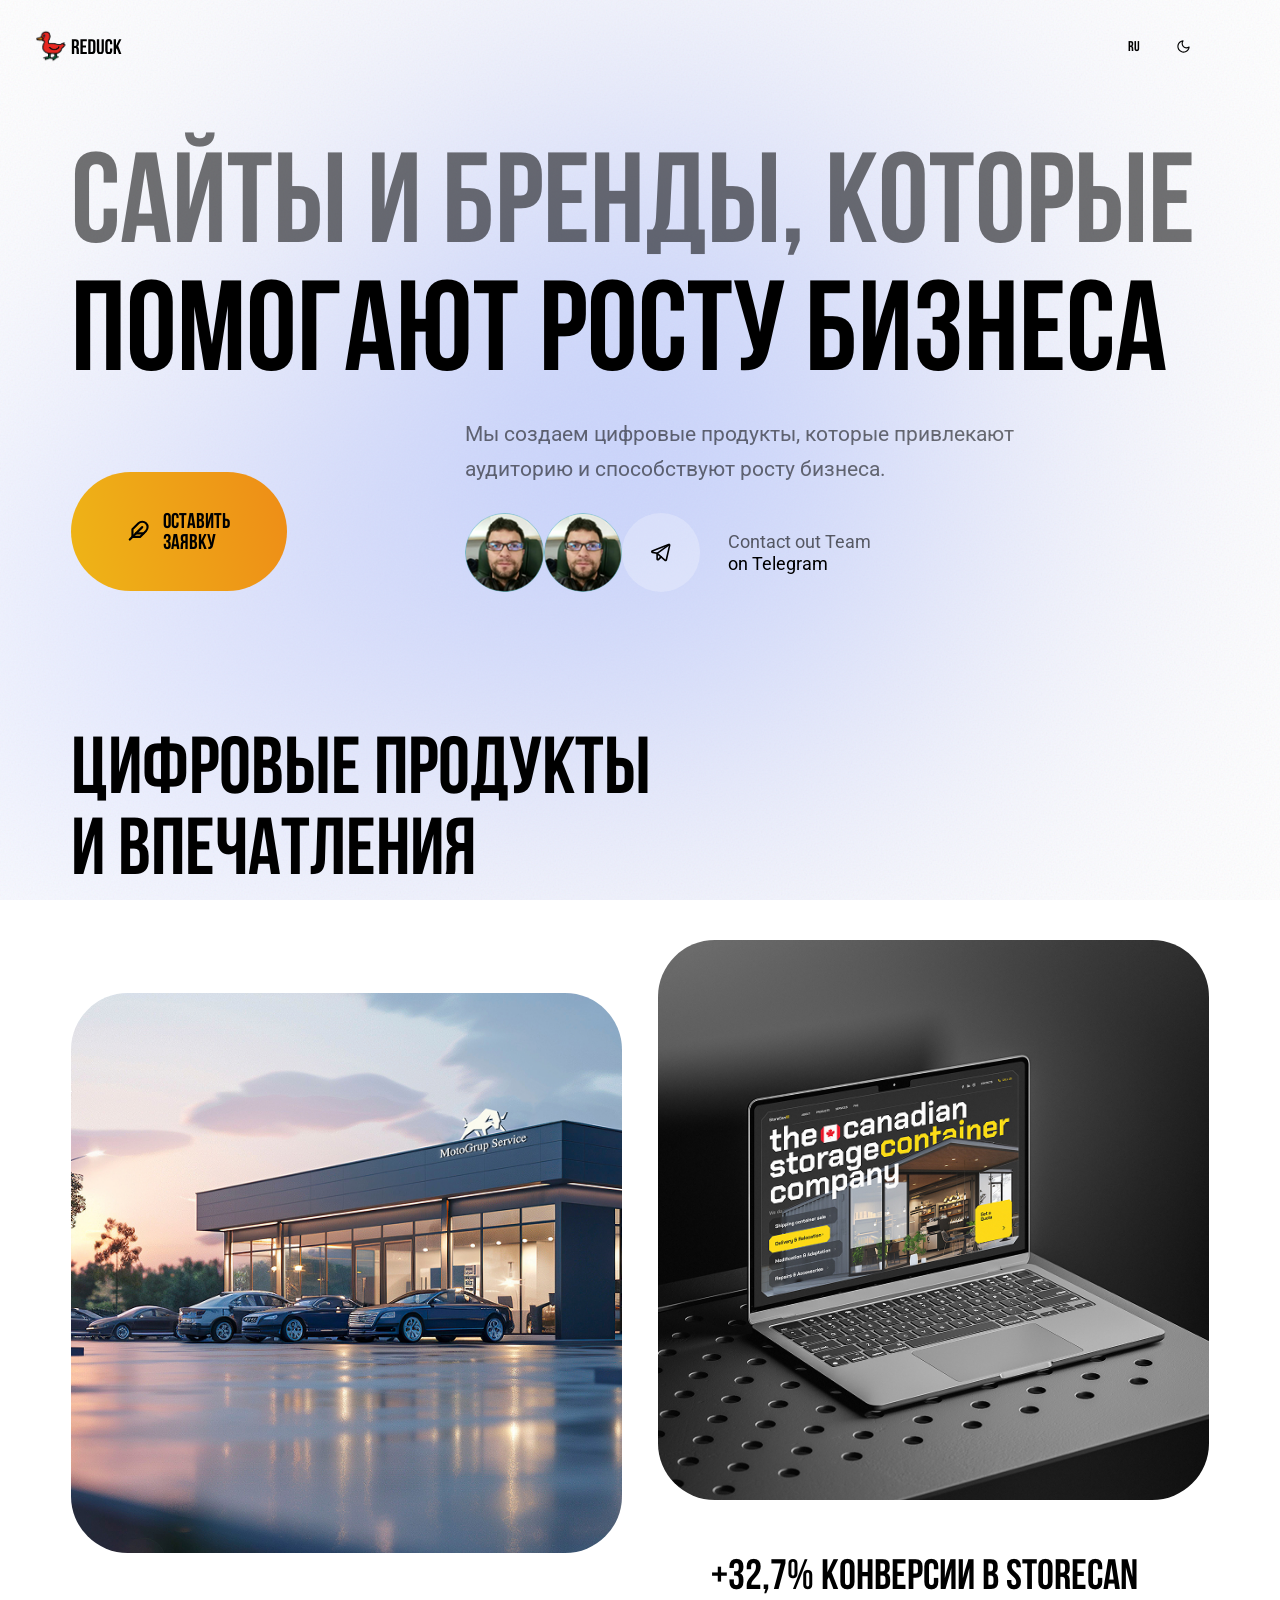
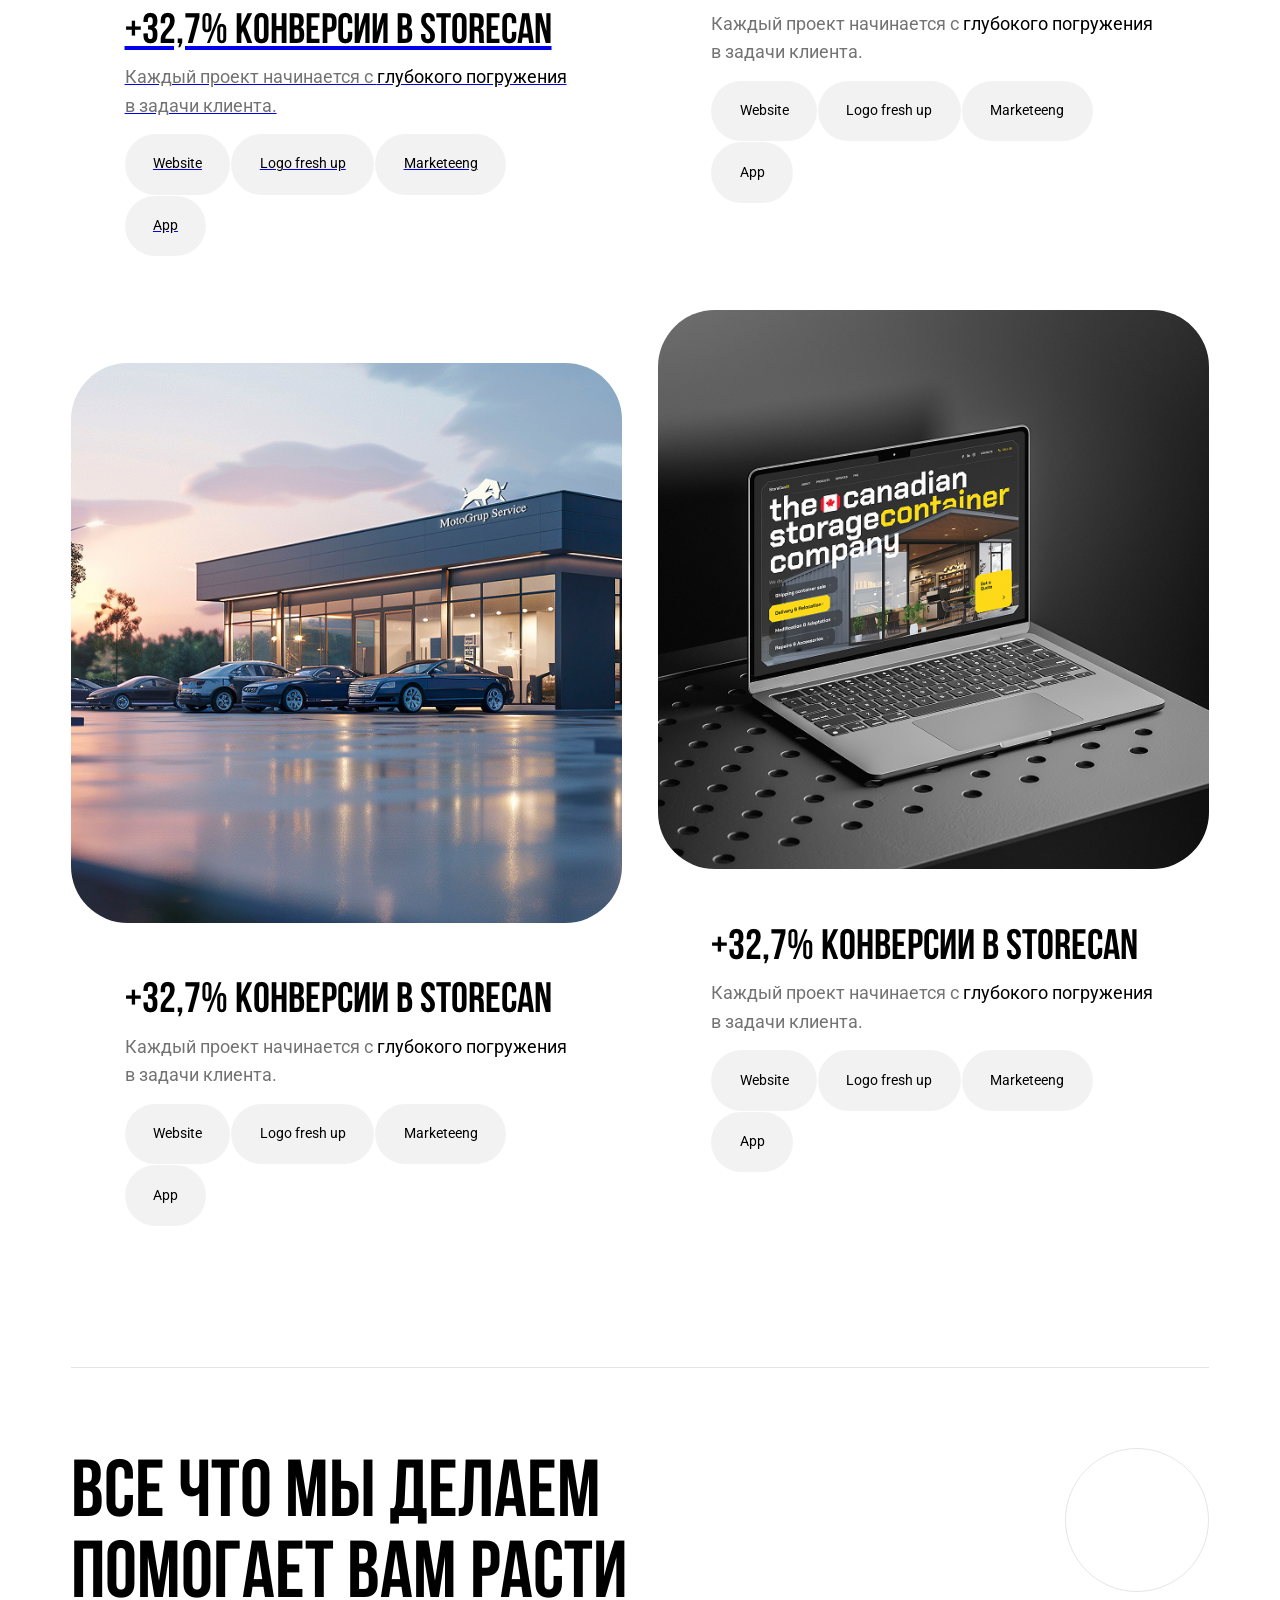
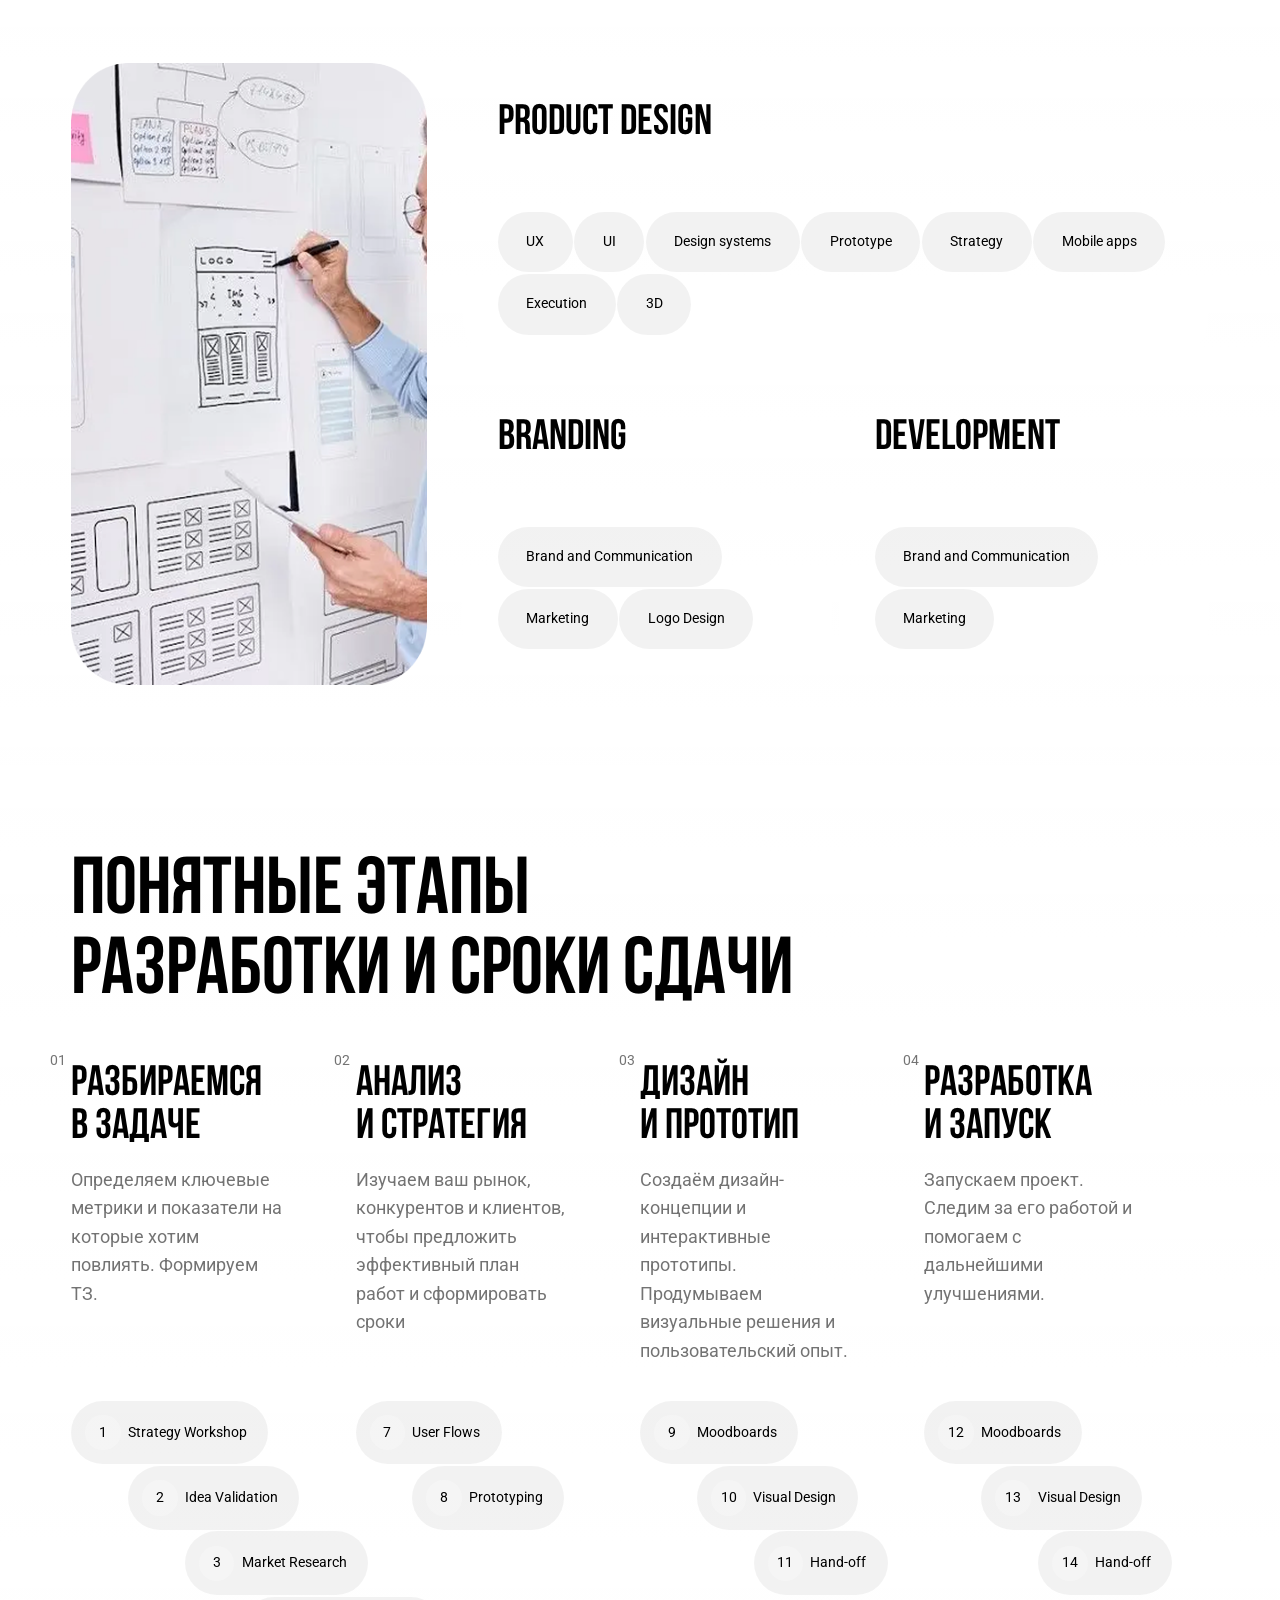
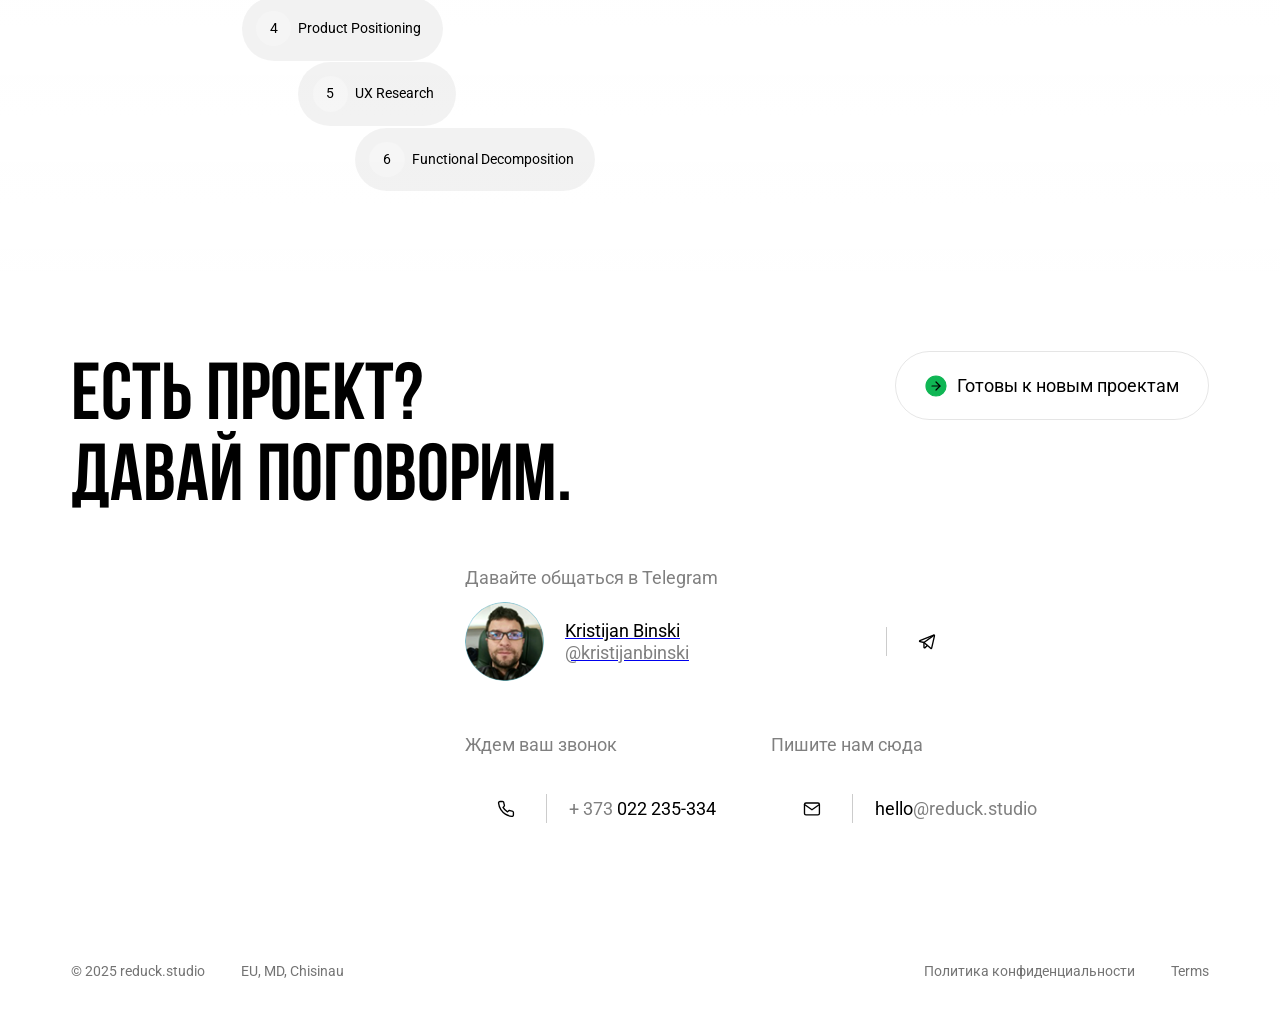
==== commit e56d9371: "Added animation to logo. Add mobile CTA checkpoint and improve mobile layout   - Add separate bottom" ====
--- a/index.html
+++ b/index.html
@@ -33,8 +33,35 @@
   </head>
   <body class="homepage">
     <header>
-  <div class="logo">
-    <img src="/assets/images/logo.svg" alt="Reduck Studio" width="160" height="40" />
+  <div class="logo" role="img" aria-label="Reduck Studio">
+    <svg
+      class="logo-text logo-text--reduck"
+      viewBox="0 13 57 17"
+      fill="none"
+      xmlns="http://www.w3.org/2000/svg"
+    >
+      <path
+        d="M6.48 30C6.384 29.728 6.32 29.472 6.288 29.232C6.256 28.992 6.24 28.56 6.24 27.936V25.296C6.24 24.528 6.104 23.984 5.832 23.664C5.56 23.328 5.12 23.16 4.512 23.16H3.6V30H0.96V13.2H4.944C6.304 13.2 7.296 13.52 7.92 14.16C8.544 14.784 8.856 15.752 8.856 17.064V18.384C8.856 20.112 8.28 21.248 7.128 21.792C7.752 22.048 8.2 22.48 8.472 23.088C8.744 23.68 8.88 24.44 8.88 25.368V27.96C8.88 28.44 8.896 28.832 8.928 29.136C8.96 29.424 9.04 29.712 9.168 30H6.48ZM3.6 20.76H4.632C5.16 20.76 5.552 20.624 5.808 20.352C6.08 20.08 6.216 19.624 6.216 18.984V17.328C6.216 16.72 6.104 16.28 5.88 16.008C5.672 15.736 5.336 15.6 4.872 15.6H3.6V20.76ZM16.8803 20.28V22.68H13.2563V27.6H17.8163V30H10.6163V13.2H17.8163V15.6H13.2563V20.28H16.8803ZM23.6282 13.2C24.9402 13.2 25.9242 13.552 26.5802 14.256C27.2362 14.96 27.5642 15.992 27.5642 17.352V25.848C27.5642 27.208 27.2362 28.24 26.5802 28.944C25.9242 29.648 24.9402 30 23.6282 30H19.4522V13.2H23.6282ZM22.0922 27.6H23.5802C24.0122 27.6 24.3402 27.472 24.5642 27.216C24.8042 26.96 24.9242 26.544 24.9242 25.968V17.232C24.9242 16.656 24.8042 16.24 24.5642 15.984C24.3402 15.728 24.0122 15.6 23.5802 15.6H22.0922V27.6ZM31.7691 26.16C31.7691 27.248 32.2251 27.792 33.1371 27.792C34.0491 27.792 34.5051 27.248 34.5051 26.16V13.2H37.0011V25.992C37.0011 27.352 36.6651 28.4 35.9931 29.136C35.3211 29.856 34.3451 30.216 33.0651 30.216C31.7851 30.216 30.8091 29.856 30.1371 29.136C29.4651 28.4 29.1291 27.352 29.1291 25.992V13.2H31.7691V26.16ZM46.4676 25.968C46.4676 27.328 46.1316 28.376 45.4596 29.112C44.7876 29.832 43.8116 30.192 42.5316 30.192C41.2516 30.192 40.2756 29.832 39.6036 29.112C38.9316 28.376 38.5956 27.328 38.5956 25.968V17.232C38.5956 15.872 38.9316 14.832 39.6036 14.112C40.2756 13.376 41.2516 13.008 42.5316 13.008C43.8116 13.008 44.7876 13.376 45.4596 14.112C46.1316 14.832 46.4676 15.872 46.4676 17.232V18.864H43.9716V17.064C43.9716 15.96 43.5156 15.408 42.6036 15.408C41.6916 15.408 41.2356 15.96 41.2356 17.064V26.136C41.2356 27.224 41.6916 27.768 42.6036 27.768C43.5156 27.768 43.9716 27.224 43.9716 26.136V23.736H46.4676V25.968ZM50.7094 24.84V30H48.0694V13.2H50.7094V20.52L54.1654 13.2H56.8054L53.1334 20.688L56.8054 30H54.0934L51.5254 23.304L50.7094 24.84Z"
+        fill="currentColor"
+      />
+    </svg>
+
+    <div class="logo-duck">
+      <img class="duck-gif" src="/assets/images/logo-gifs/idle.png" alt="" />
+    </div>
+
+    <svg
+      class="logo-text logo-text--studio"
+      viewBox="109 13 51 17"
+      fill="none"
+      xmlns="http://www.w3.org/2000/svg"
+    >
+      <path
+        d="M109.624 17.232C109.624 15.872 109.952 14.832 110.608 14.112C111.264 13.376 112.232 13.008 113.512 13.008C114.792 13.008 115.76 13.376 116.416 14.112C117.072 14.832 117.4 15.872 117.4 17.232V17.76H114.904V17.064C114.904 16.488 114.792 16.072 114.568 15.816C114.344 15.544 114.016 15.408 113.584 15.408C113.152 15.408 112.824 15.544 112.6 15.816C112.376 16.072 112.264 16.488 112.264 17.064C112.264 17.768 112.448 18.384 112.816 18.912C113.2 19.44 113.768 20.04 114.52 20.712C115.144 21.288 115.648 21.8 116.032 22.248C116.416 22.68 116.744 23.208 117.016 23.832C117.288 24.456 117.424 25.168 117.424 25.968C117.424 27.328 117.088 28.376 116.416 29.112C115.744 29.832 114.768 30.192 113.488 30.192C112.208 30.192 111.232 29.832 110.56 29.112C109.888 28.376 109.552 27.328 109.552 25.968V24.936H112.048V26.136C112.048 27.224 112.504 27.768 113.416 27.768C114.328 27.768 114.784 27.224 114.784 26.136C114.784 25.432 114.592 24.816 114.208 24.288C113.84 23.76 113.28 23.16 112.528 22.488C111.904 21.912 111.4 21.408 111.016 20.976C110.632 20.528 110.304 19.992 110.032 19.368C109.76 18.744 109.624 18.032 109.624 17.232ZM126.329 13.2V15.6H123.569V30H120.929V15.6H118.169V13.2H126.329ZM130.011 26.16C130.011 27.248 130.467 27.792 131.379 27.792C132.291 27.792 132.747 27.248 132.747 26.16V13.2H135.243V25.992C135.243 27.352 134.907 28.4 134.235 29.136C133.563 29.856 132.587 30.216 131.307 30.216C130.027 30.216 129.051 29.856 128.379 29.136C127.707 28.4 127.371 27.352 127.371 25.992V13.2H130.011V26.16ZM141.23 13.2C142.542 13.2 143.526 13.552 144.182 14.256C144.838 14.96 145.166 15.992 145.166 17.352V25.848C145.166 27.208 144.838 28.24 144.182 28.944C143.526 29.648 142.542 30 141.23 30H137.054V13.2H141.23ZM139.694 27.6H141.182C141.614 27.6 141.942 27.472 142.166 27.216C142.406 26.96 142.526 26.544 142.526 25.968V17.232C142.526 16.656 142.406 16.24 142.166 15.984C141.942 15.728 141.614 15.6 141.182 15.6H139.694V27.6ZM149.491 13.2V30H146.851V13.2H149.491ZM151.205 17.232C151.205 15.888 151.549 14.848 152.237 14.112C152.925 13.376 153.917 13.008 155.213 13.008C156.509 13.008 157.501 13.376 158.189 14.112C158.877 14.848 159.221 15.888 159.221 17.232V25.968C159.221 27.312 158.877 28.352 158.189 29.088C157.501 29.824 156.509 30.192 155.213 30.192C153.917 30.192 152.925 29.824 152.237 29.088C151.549 28.352 151.205 27.312 151.205 25.968V17.232ZM153.845 26.136C153.845 27.24 154.301 27.792 155.213 27.792C156.125 27.792 156.581 27.24 156.581 26.136V17.064C156.581 15.96 156.125 15.408 155.213 15.408C154.301 15.408 153.845 15.96 153.845 17.064V26.136Z"
+        fill="currentColor"
+        fill-opacity="0.55"
+      />
+    </svg>
   </div>
   <div class="nav-buttons">
     <button class="nav-button">Ru</button>
@@ -50,15 +77,61 @@
           fill="none"
           xmlns="http://www.w3.org/2000/svg"
         >
-          <circle cx="10" cy="10" r="3.5" stroke="var(--color-action-primary-normal)" stroke-width="1.5"/>
-          <path d="M10 2.5V4.5" stroke="var(--color-action-primary-normal)" stroke-width="1.5" stroke-linecap="round"/>
-          <path d="M10 15.5V17.5" stroke="var(--color-action-primary-normal)" stroke-width="1.5" stroke-linecap="round"/>
-          <path d="M17.5 10H15.5" stroke="var(--color-action-primary-normal)" stroke-width="1.5" stroke-linecap="round"/>
-          <path d="M4.5 10H2.5" stroke="var(--color-action-primary-normal)" stroke-width="1.5" stroke-linecap="round"/>
-          <path d="M15.3 4.7L13.9 6.1" stroke="var(--color-action-primary-normal)" stroke-width="1.5" stroke-linecap="round"/>
-          <path d="M6.1 13.9L4.7 15.3" stroke="var(--color-action-primary-normal)" stroke-width="1.5" stroke-linecap="round"/>
-          <path d="M15.3 15.3L13.9 13.9" stroke="var(--color-action-primary-normal)" stroke-width="1.5" stroke-linecap="round"/>
-          <path d="M6.1 6.1L4.7 4.7" stroke="var(--color-action-primary-normal)" stroke-width="1.5" stroke-linecap="round"/>
+          <circle
+            cx="10"
+            cy="10"
+            r="3.5"
+            stroke="var(--color-action-primary-normal)"
+            stroke-width="1.5"
+          />
+          <path
+            d="M10 2.5V4.5"
+            stroke="var(--color-action-primary-normal)"
+            stroke-width="1.5"
+            stroke-linecap="round"
+          />
+          <path
+            d="M10 15.5V17.5"
+            stroke="var(--color-action-primary-normal)"
+            stroke-width="1.5"
+            stroke-linecap="round"
+          />
+          <path
+            d="M17.5 10H15.5"
+            stroke="var(--color-action-primary-normal)"
+            stroke-width="1.5"
+            stroke-linecap="round"
+          />
+          <path
+            d="M4.5 10H2.5"
+            stroke="var(--color-action-primary-normal)"
+            stroke-width="1.5"
+            stroke-linecap="round"
+          />
+          <path
+            d="M15.3 4.7L13.9 6.1"
+            stroke="var(--color-action-primary-normal)"
+            stroke-width="1.5"
+            stroke-linecap="round"
+          />
+          <path
+            d="M6.1 13.9L4.7 15.3"
+            stroke="var(--color-action-primary-normal)"
+            stroke-width="1.5"
+            stroke-linecap="round"
+          />
+          <path
+            d="M15.3 15.3L13.9 13.9"
+            stroke="var(--color-action-primary-normal)"
+            stroke-width="1.5"
+            stroke-linecap="round"
+          />
+          <path
+            d="M6.1 6.1L4.7 4.7"
+            stroke="var(--color-action-primary-normal)"
+            stroke-width="1.5"
+            stroke-linecap="round"
+          />
         </svg>
         <!-- Moon icon (visible in light theme) -->
         <svg
@@ -93,7 +166,12 @@
     <defs>
       <filter id="goo">
         <feGaussianBlur in="SourceGraphic" stdDeviation="10" result="blur" />
-        <feColorMatrix in="blur" mode="matrix" values="1 0 0 0 0  0 1 0 0 0  0 0 1 0 0  0 0 0 18 -8" result="goo" />
+        <feColorMatrix
+          in="blur"
+          mode="matrix"
+          values="1 0 0 0 0  0 1 0 0 0  0 0 1 0 0  0 0 0 18 -8"
+          result="goo"
+        />
         <feBlend in="SourceGraphic" in2="goo" />
       </filter>
     </defs>
@@ -227,7 +305,12 @@
 
     <div class="project-card">
       <div class="project-image">
-        <img src="/assets/images/content2.jpg" alt="Store project" loading="lazy" decoding="async" />
+        <img
+          src="/assets/images/content2.jpg"
+          alt="Store project"
+          loading="lazy"
+          decoding="async"
+        />
       </div>
       <div class="project-info">
         <h3>+32,7% Конверсии в StoreCan</h3>
@@ -264,7 +347,12 @@
 
     <div class="project-card">
       <div class="project-image">
-        <img src="/assets/images/content2.jpg" alt="Store project" loading="lazy" decoding="async" />
+        <img
+          src="/assets/images/content2.jpg"
+          alt="Store project"
+          loading="lazy"
+          decoding="async"
+        />
       </div>
       <div class="project-info">
         <h3>+32,7% Конверсии в StoreCan</h3>
@@ -510,7 +598,13 @@
 
   <div class="contact-cta-row">
     <button class="cta-button cta-button--static">
-      <svg width="24" height="24" viewBox="0 0 24 24" fill="none" xmlns="http://www.w3.org/2000/svg">
+      <svg
+        width="24"
+        height="24"
+        viewBox="0 0 24 24"
+        fill="none"
+        xmlns="http://www.w3.org/2000/svg"
+      >
         <g clip-path="url(#clip0_cta_static)">
           <path
             d="M20.24 12.24C21.3658 11.1142 21.9983 9.58722 21.9983 7.99504C21.9983 6.40285 21.3658 4.87588 20.24 3.75004C19.1142 2.62419 17.5872 1.9917 15.995 1.9917C14.4028 1.9917 12.8758 2.62419 11.75 3.75004L5 10.5V19H13.5L20.24 12.24Z"
@@ -544,59 +638,21 @@
     </button>
 
     <div class="contact-cta_footer">
-    <div class="contact-methods">
-      <div class="contact-method">
-        <h3>Давайте общаться в Telegram</h3>
-        <a
-          href="https://t.me/kristijanbinski"
-          class="telegram-contact"
-          target="_blank"
-          rel="noopener noreferrer"
-        >
-          <img src="/assets/images/avatar.png" alt="Kristijan Binski" />
-          <div class="contact-details">
-            <h4>Kristijan Binski</h4>
-            <p>@kristijanbinski</p>
-          </div>
-          <div class="telegram-icon">
-            <svg
-              width="20"
-              height="20"
-              viewBox="0 0 20 20"
-              fill="none"
-              xmlns="http://www.w3.org/2000/svg"
-            >
-              <path
-                d="M6.66667 10.5752L14.1583 17.1669C14.2449 17.2435 14.3499 17.2963 14.4631 17.3201C14.5763 17.3439 14.6937 17.3378 14.8038 17.3025C14.9139 17.2672 15.0129 17.2039 15.0912 17.1187C15.1694 17.0336 15.2241 16.9296 15.25 16.8169L18.3833 3.13352C18.4096 3.01568 18.4034 2.89291 18.3653 2.77833C18.3273 2.66375 18.2588 2.56165 18.1673 2.48294C18.0757 2.40423 17.9645 2.35185 17.8455 2.33141C17.7266 2.31096 17.6042 2.32321 17.4917 2.36685L2.10834 8.40852C1.49167 8.65019 1.57501 9.55019 2.22501 9.68352L6.66667 10.5752Z"
-                stroke="var(--color-content-general-primary)"
-                stroke-width="1.5"
-                stroke-linecap="round"
-                stroke-linejoin="round"
-              />
-              <path
-                d="M6.66675 10.575L18.0084 2.3833"
-                stroke="var(--color-content-general-primary)"
-                stroke-width="1.5"
-                stroke-linecap="round"
-                stroke-linejoin="round"
-              />
-              <path
-                d="M10.4084 13.8669L7.80841 16.4669C7.71566 16.5611 7.59699 16.6255 7.4675 16.6521C7.33801 16.6787 7.20353 16.6662 7.08117 16.6162C6.9588 16.5662 6.85407 16.4809 6.78028 16.3712C6.70649 16.2615 6.66697 16.1324 6.66675 16.0002V10.5752"
-                stroke="var(--color-content-general-primary)"
-                stroke-width="1.5"
-                stroke-linecap="round"
-                stroke-linejoin="round"
-              />
-            </svg>
-          </div>
-        </a>
-      </div>
-
-      <div class="contact-options">
-        <div class="contact-option">
-          <h4>Ждем ваш звонок</h4>
-          <div class="contact-link">
-            <div class="contact-link__icon">
+      <div class="contact-methods">
+        <div class="contact-method">
+          <h3>Давайте общаться в Telegram</h3>
+          <a
+            href="https://t.me/kristijanbinski"
+            class="telegram-contact"
+            target="_blank"
+            rel="noopener noreferrer"
+          >
+            <img src="/assets/images/avatar.png" alt="Kristijan Binski" />
+            <div class="contact-details">
+              <h4>Kristijan Binski</h4>
+              <p>@kristijanbinski</p>
+            </div>
+            <div class="telegram-icon">
               <svg
                 width="20"
                 height="20"
@@ -605,7 +661,21 @@
                 xmlns="http://www.w3.org/2000/svg"
               >
                 <path
-                  d="M18.3333 14.0999V16.5999C18.3343 16.832 18.2867 17.0617 18.1937 17.2744C18.1008 17.487 17.9644 17.6779 17.7934 17.8348C17.6224 17.9917 17.4205 18.1112 17.2006 18.1855C16.9808 18.2599 16.7478 18.2875 16.5167 18.2666C13.9523 17.988 11.4892 17.1117 9.32498 15.7083C7.31151 14.4288 5.60443 12.7217 4.32499 10.7083C2.91663 8.53426 2.04019 6.05908 1.76665 3.48325C1.74583 3.25281 1.77321 3.02055 1.84707 2.80127C1.92092 2.58199 2.03963 2.38049 2.19562 2.2096C2.35162 2.03871 2.54149 1.90218 2.75314 1.80869C2.9648 1.7152 3.1936 1.6668 3.42499 1.66658H5.92499C6.32941 1.6626 6.72148 1.80582 7.02812 2.06953C7.33476 2.33324 7.53505 2.69946 7.59165 3.09992C7.69717 3.89997 7.89286 4.68552 8.17499 5.44158C8.2871 5.73985 8.31137 6.06401 8.24491 6.37565C8.17844 6.68729 8.02404 6.97334 7.79998 7.19992L6.74165 8.25825C7.92795 10.3445 9.65536 12.072 11.7417 13.2583L12.8 12.1999C13.0266 11.9759 13.3126 11.8215 13.6243 11.755C13.9359 11.6885 14.26 11.7128 14.5583 11.8249C15.3144 12.107 16.0999 12.3027 16.9 12.4083C17.3048 12.4654 17.6745 12.6693 17.9388 12.9812C18.203 13.2931 18.3435 13.6912 18.3333 14.0999Z"
+                  d="M6.66667 10.5752L14.1583 17.1669C14.2449 17.2435 14.3499 17.2963 14.4631 17.3201C14.5763 17.3439 14.6937 17.3378 14.8038 17.3025C14.9139 17.2672 15.0129 17.2039 15.0912 17.1187C15.1694 17.0336 15.2241 16.9296 15.25 16.8169L18.3833 3.13352C18.4096 3.01568 18.4034 2.89291 18.3653 2.77833C18.3273 2.66375 18.2588 2.56165 18.1673 2.48294C18.0757 2.40423 17.9645 2.35185 17.8455 2.33141C17.7266 2.31096 17.6042 2.32321 17.4917 2.36685L2.10834 8.40852C1.49167 8.65019 1.57501 9.55019 2.22501 9.68352L6.66667 10.5752Z"
+                  stroke="var(--color-content-general-primary)"
+                  stroke-width="1.5"
+                  stroke-linecap="round"
+                  stroke-linejoin="round"
+                />
+                <path
+                  d="M6.66675 10.575L18.0084 2.3833"
+                  stroke="var(--color-content-general-primary)"
+                  stroke-width="1.5"
+                  stroke-linecap="round"
+                  stroke-linejoin="round"
+                />
+                <path
+                  d="M10.4084 13.8669L7.80841 16.4669C7.71566 16.5611 7.59699 16.6255 7.4675 16.6521C7.33801 16.6787 7.20353 16.6662 7.08117 16.6162C6.9588 16.5662 6.85407 16.4809 6.78028 16.3712C6.70649 16.2615 6.66697 16.1324 6.66675 16.0002V10.5752"
                   stroke="var(--color-content-general-primary)"
                   stroke-width="1.5"
                   stroke-linecap="round"
@@ -613,48 +683,75 @@
                 />
               </svg>
             </div>
-            <span><em>+ 373</em> 022 235-334</span>
+          </a>
+        </div>
+
+        <div class="contact-options">
+          <div class="contact-option">
+            <h4>Ждем ваш звонок</h4>
+            <div class="contact-link">
+              <div class="contact-link__icon">
+                <svg
+                  width="20"
+                  height="20"
+                  viewBox="0 0 20 20"
+                  fill="none"
+                  xmlns="http://www.w3.org/2000/svg"
+                >
+                  <path
+                    d="M18.3333 14.0999V16.5999C18.3343 16.832 18.2867 17.0617 18.1937 17.2744C18.1008 17.487 17.9644 17.6779 17.7934 17.8348C17.6224 17.9917 17.4205 18.1112 17.2006 18.1855C16.9808 18.2599 16.7478 18.2875 16.5167 18.2666C13.9523 17.988 11.4892 17.1117 9.32498 15.7083C7.31151 14.4288 5.60443 12.7217 4.32499 10.7083C2.91663 8.53426 2.04019 6.05908 1.76665 3.48325C1.74583 3.25281 1.77321 3.02055 1.84707 2.80127C1.92092 2.58199 2.03963 2.38049 2.19562 2.2096C2.35162 2.03871 2.54149 1.90218 2.75314 1.80869C2.9648 1.7152 3.1936 1.6668 3.42499 1.66658H5.92499C6.32941 1.6626 6.72148 1.80582 7.02812 2.06953C7.33476 2.33324 7.53505 2.69946 7.59165 3.09992C7.69717 3.89997 7.89286 4.68552 8.17499 5.44158C8.2871 5.73985 8.31137 6.06401 8.24491 6.37565C8.17844 6.68729 8.02404 6.97334 7.79998 7.19992L6.74165 8.25825C7.92795 10.3445 9.65536 12.072 11.7417 13.2583L12.8 12.1999C13.0266 11.9759 13.3126 11.8215 13.6243 11.755C13.9359 11.6885 14.26 11.7128 14.5583 11.8249C15.3144 12.107 16.0999 12.3027 16.9 12.4083C17.3048 12.4654 17.6745 12.6693 17.9388 12.9812C18.203 13.2931 18.3435 13.6912 18.3333 14.0999Z"
+                    stroke="var(--color-content-general-primary)"
+                    stroke-width="1.5"
+                    stroke-linecap="round"
+                    stroke-linejoin="round"
+                  />
+                </svg>
+              </div>
+              <span><em>+ 373</em> 022 235-334</span>
+            </div>
           </div>
-        </div>
-
-        <div class="contact-option">
-          <h4>Пишите нам сюда</h4>
-          <div class="contact-link">
-            <div class="contact-link__icon">
-              <svg
-                width="20"
-                height="20"
-                viewBox="0 0 20 20"
-                fill="none"
-                xmlns="http://www.w3.org/2000/svg"
+
+          <div class="contact-option">
+            <h4>Пишите нам сюда</h4>
+            <div class="contact-link">
+              <div class="contact-link__icon">
+                <svg
+                  width="20"
+                  height="20"
+                  viewBox="0 0 20 20"
+                  fill="none"
+                  xmlns="http://www.w3.org/2000/svg"
+                >
+                  <path
+                    d="M3.33341 3.3335H16.6667C17.5834 3.3335 18.3334 4.0835 18.3334 5.00016V15.0002C18.3334 15.9168 17.5834 16.6668 16.6667 16.6668H3.33341C2.41675 16.6668 1.66675 15.9168 1.66675 15.0002V5.00016C1.66675 4.0835 2.41675 3.3335 3.33341 3.3335Z"
+                    stroke="var(--color-content-general-primary)"
+                    stroke-width="1.5"
+                    stroke-linecap="round"
+                    stroke-linejoin="round"
+                  />
+                  <path
+                    d="M18.3334 5L10.0001 10.8333L1.66675 5"
+                    stroke="var(--color-content-general-primary)"
+                    stroke-width="1.5"
+                    stroke-linecap="round"
+                    stroke-linejoin="round"
+                  />
+                </svg>
+              </div>
+              <span
+                >hello<em
+                  >@reduck.studio</em
+                ></span
               >
-                <path
-                  d="M3.33341 3.3335H16.6667C17.5834 3.3335 18.3334 4.0835 18.3334 5.00016V15.0002C18.3334 15.9168 17.5834 16.6668 16.6667 16.6668H3.33341C2.41675 16.6668 1.66675 15.9168 1.66675 15.0002V5.00016C1.66675 4.0835 2.41675 3.3335 3.33341 3.3335Z"
-                  stroke="var(--color-content-general-primary)"
-                  stroke-width="1.5"
-                  stroke-linecap="round"
-                  stroke-linejoin="round"
-                />
-                <path
-                  d="M18.3334 5L10.0001 10.8333L1.66675 5"
-                  stroke="var(--color-content-general-primary)"
-                  stroke-width="1.5"
-                  stroke-linecap="round"
-                  stroke-linejoin="round"
-                />
-              </svg>
             </div>
-            <span
-              >hello<em
-                >@reduck.studio</em
-              ></span
-            >
           </div>
         </div>
       </div>
     </div>
-    </div>
-  </div>
+  </div>
+
+  <div class="cta-checkpoint_bottom-mobile"></div>
+
 </section>
 
  <footer class="footer container">
--- a/assets/styles.compiled.css
+++ b/assets/styles.compiled.css
@@ -1 +1 @@
-@font-face{font-display:swap;font-family:Bebas Neue;font-style:normal;font-weight:700;src:url(/assets/fonts/BebasNeue/BebasNeue-Bold.otf) format("opentype")}:root{--space-2:0.13vw;--space-4:0.28vw;--space-6:0.4vw;--space-8:0.55vw;--space-10:0.7vw;--space-12:0.83vw;--space-14:0.97vw;--space-15:1.04vw;--space-16:1.1vw;--space-18:1.25vw;--space-20:1.4vw;--space-24:1.67vw;--space-27:1.875vw;--space-30:2.08vw;--space-32:2.22vw;--space-34:2.35vw;--space-36:2.5vw;--space-38:2.64vw;--space-40:2.78vw;--space-43:2.98vw;--space-48:3.33vw;--space-50:3.47vw;--space-56:3.89vw;--space-60:4.17vw;--space-64:4.44vw;--space-72:5vw;--space-75:5.21vw;--space-80:5.56vw;--space-85:5.9vw;--space-88:6.11vw;--space-90:6.25vw;--space-100:6.94vw;--space-108:7.5vw;--space-120:8.33vw;--space-146:10.15vw;--space-150:10.4vw;--space-158:11vw;--space-160:11.11vw;--space-173:12vw;--space-187:13vw;--space-200:13.89vw;--space-240:16.66vw;--space-270:18.75vw;--space-300:20.83vw;--space-320:22.22vw;--space-340:23.6vw;--space-400:27.78vw;--space-403:28vw;--space-420:29.2vw;--space-443:30.8vw;--space-562:39vw;--space-634:44vw;--space-720:50vw;--space-760:52.78vw;--space-800:55.56vw;--space-1000:69.44vw;--font-16:1.11vw;--font-20:1.39vw;--font-24:1.67vw;--font-28:1.95vw;--font-32:2.22vw;--font-40:2.77vw;--font-48:3.33vw;--font-56:3.9vw;--font-64:4.44vw;--font-90:6.3vw;--font-120:8.33vw;--font-144:10vw;--space-840:58.33vw}*,:after,:before{box-sizing:border-box}@media (prefers-reduced-motion:reduce){*,:after,:before{animation-duration:.01ms!important;animation-iteration-count:1!important;scroll-behavior:auto!important;transition-duration:.01ms!important}}*{margin:0;padding:0;transition:color .2s ease,background-color .2s ease,stroke .2s ease}@media (prefers-reduced-motion:no-preference){html{interpolate-size:allow-keywords}}body{-webkit-font-smoothing:antialiased;background-color:var(--color-bg-general-primary);color:var(--color-content-general-primary);font-family:Roboto,sans-serif;font-size:var(--font-20);font-weight:400;line-height:var(--font-24);margin:0}canvas,img,picture,svg,video{display:block}button,input,select,textarea{font:inherit}button{background:none;border:none;color:inherit;cursor:pointer}h1,h2,h3,h4,h5,h6,p{overflow-wrap:break-word}h1,h2,h3,h4,h5,h6{text-wrap:balance}h2{font-family:Bebas Neue,sans-serif;font-weight:700}.container{max-width:100%;padding:0 var(--space-80);transform-origin:top;width:100vw}.container-with_gradient{background:linear-gradient(1turn,hsla(0,0%,100%,.05),hsla(0,0%,100%,.022) 56.29%,hsla(0,0%,100%,0))}header{align-items:center;display:flex;justify-content:space-between;left:0;padding:var(--space-24) var(--space-80) 0;position:fixed;right:0;top:0;z-index:100}.homepage header{position:absolute}.logo img{height:var(--space-40);width:var(--space-160)}.sr-only{height:1px;margin:-1px;overflow:hidden;padding:0;position:absolute;width:1px;clip:rect(0,0,0,0);border-width:0;white-space:nowrap}.nav-button,.nav-buttons{align-items:center;display:flex;justify-content:center}.nav-button{color:var(--color-content-general-primary);font-family:Bebas Neue,sans-serif;font-size:var(--font-16);height:var(--space-56);line-height:var(--font-24);width:var(--space-56)}.nav-button svg,.theme-icons{height:var(--space-16);min-height:15px;min-width:15px;width:var(--space-16)}.theme-icons{overflow:hidden;position:relative}.theme-icon{height:100%;left:0;position:absolute;top:0;transition:transform .6s cubic-bezier(.34,1.56,.64,1),opacity .4s ease;width:100%}.theme-icon--sun{opacity:1;transform:translateY(0) rotate(0deg)}.theme-icon--moon{opacity:0;transform:translateY(100%) rotate(-30deg)}:root[data-theme=light] .theme-icon--sun{opacity:0;transform:translateY(-100%) rotate(30deg)}:root[data-theme=light] .theme-icon--moon{opacity:1;transform:translateY(0) rotate(0deg)}@media (prefers-reduced-motion:reduce){.theme-icon{transition:none}}.footer{padding-bottom:var(--space-40);padding-top:var(--space-40)}.footer-content{align-items:center;display:flex;justify-content:space-between}.footer-left{display:flex;gap:var(--space-40)}.footer-left span{color:var(--color-content-general-disabled);font-size:var(--font-16);line-height:var(--font-20)}.footer-right{display:flex;gap:var(--space-40)}.footer-right a{color:var(--color-content-general-disabled);font-size:var(--font-16);line-height:var(--font-20);text-decoration:none}:is(.footer-right a):hover{color:var(--color-content-general-primary)}.gradient-bg{--color1:57,107,244;--color2:77,100,255;--color3:100,130,255;--color4:50,140,244;--color5:80,90,200;--circle-size:80%;--blending:hard-light;height:100vh;left:0;opacity:.3;overflow:hidden;pointer-events:none;position:fixed;top:0;width:100vw;z-index:-1}.gradient-bg .svg-blur{display:none}.gradient-bg .noise-bg{height:100%;left:0;mix-blend-mode:soft-light;opacity:.3;position:absolute;top:0;width:100%;z-index:1}.gradient-bg .gradients-container{filter:url(#goo) blur(150px);height:100%;width:100%}@keyframes moveInCircle{0%{transform:rotate(0deg)}50%{transform:rotate(180deg)}to{transform:rotate(1turn)}}@keyframes moveVertical{0%{transform:translateY(-50%)}50%{transform:translateY(50%)}to{transform:translateY(-50%)}}@keyframes moveHorizontal{0%{transform:translateX(-50%) translateY(-10%)}50%{transform:translateX(50%) translateY(10%)}to{transform:translateX(-50%) translateY(-10%)}}.gradient-bg .g1{animation:moveVertical 30s ease infinite;background:radial-gradient(circle at center,rgba(var(--color1),.8) 0,rgba(var(--color1),0) 50%) no-repeat;transform-origin:center center}.gradient-bg .g1,.gradient-bg .g2{height:var(--circle-size);left:calc(50% - var(--circle-size)/2);mix-blend-mode:var(--blending);opacity:1;position:absolute;top:calc(50% - var(--circle-size)/2);width:var(--circle-size)}.gradient-bg .g2{animation:moveInCircle 20s infinite reverse;background:radial-gradient(circle at center,rgba(var(--color2),.8) 0,rgba(var(--color2),0) 50%) no-repeat;transform-origin:calc(50% - 400px)}.gradient-bg .g3{animation:moveInCircle 40s linear infinite;background:radial-gradient(circle at center,rgba(var(--color3),.8) 0,rgba(var(--color3),0) 50%) no-repeat;left:calc(50% - var(--circle-size)/2 - 500px);opacity:1;top:calc(50% - var(--circle-size)/2 + 200px);transform-origin:calc(50% + 400px)}.gradient-bg .g3,.gradient-bg .g4{height:var(--circle-size);mix-blend-mode:var(--blending);position:absolute;width:var(--circle-size)}.gradient-bg .g4{animation:moveHorizontal 40s ease infinite;background:radial-gradient(circle at center,rgba(var(--color4),.8) 0,rgba(var(--color4),0) 50%) no-repeat;left:calc(50% - var(--circle-size)/2);opacity:.7;top:calc(50% - var(--circle-size)/2);transform-origin:calc(50% - 200px)}.gradient-bg .g5{animation:moveInCircle 20s ease infinite;background:radial-gradient(circle at center,rgba(var(--color5),.8) 0,rgba(var(--color5),0) 50%) no-repeat;height:calc(var(--circle-size)*2);left:calc(50% - var(--circle-size));mix-blend-mode:var(--blending);opacity:1;position:absolute;top:calc(50% - var(--circle-size));transform-origin:calc(50% - 800px) calc(50% + 200px);width:calc(var(--circle-size)*2)}@media (prefers-reduced-motion:reduce){.gradient-bg .g1,.gradient-bg .g2,.gradient-bg .g3,.gradient-bg .g4,.gradient-bg .g5{animation:none}}.hero{height:var(--space-760);margin-bottom:var(--space-56);padding-top:var(--space-150)}.hero h1{color:var(--color-content-general-primary);font-family:Bebas Neue,sans-serif;font-size:var(--font-144);font-weight:700;line-height:var(--font-144);margin-bottom:var(--space-30);text-transform:uppercase}:is(.hero h1) em{color:var(--color-content-general-disabled);flex-wrap:wrap;font-style:normal}.hero-cta{align-items:end;display:flex;flex-wrap:wrap}.cta-checkpoint_top{height:1px;pointer-events:none;visibility:hidden;width:1px}@keyframes pulse{0%{box-shadow:0 0 0 0 var(--color-action-brand-normal)}35%{box-shadow:0 0 0 var(--space-24) rgba(255,230,0,0)}50%{box-shadow:0 0 0 0 rgba(255,230,0,0)}to{box-shadow:0 0 0 0 rgba(255,230,0,0)}}.cta-button{align-items:center;animation:pulse 4s infinite;background:linear-gradient(256.88deg,#ee8d17,#eeb517 100.75%);border-radius:var(--space-1000);color:var(--color-content-general-black);display:inline-flex;font-family:Bebas Neue,sans-serif;font-size:var(--font-24);font-weight:700;justify-content:center;left:var(--space-80);line-height:var(--font-24);padding:var(--space-43) var(--space-64);text-align:left;top:var(--button-top,calc(100vh - 50px));transition:background-color .2s,width .6s cubic-bezier(.4,0,.2,1),padding .6s cubic-bezier(.4,0,.2,1),font-size .6s cubic-bezier(.4,0,.2,1),opacity .3s ease-in-out,line-height .6s cubic-bezier(.4,0,.2,1),transform .6s cubic-bezier(.4,0,.2,1),top .3s cubic-bezier(.4,0,.2,1),left .3s cubic-bezier(.4,0,.2,1);will-change:top,bottom,padding,font-size;z-index:100}.cta-button:hover{animation:none;background-color:var(--color-action-brand-hover)}.cta-button svg{height:var(--space-24);margin-right:var(--space-16);transition:width .6s cubic-bezier(.4,0,.2,1),height .6s cubic-bezier(.4,0,.2,1);width:var(--space-24)}.cta-button.no-position-transition{transition:padding .6s cubic-bezier(.4,0,.2,1),font-size .6s cubic-bezier(.4,0,.2,1),line-height .6s cubic-bezier(.4,0,.2,1),background-color .2s}.cta-button.floating{font-size:calc(var(--font-24)/2);left:var(--space-50);line-height:calc(var(--font-24)/2);padding:var(--space-20) var(--space-32)}.cta-button.floating svg{height:var(--space-12);width:var(--space-12)}.contact-cta-row{align-items:flex-start;display:flex}.cta-button--static{display:none;flex-shrink:0;position:static}.productpage .cta-button--static{display:inline-flex}.productpage .contact-cta-row .contact-cta_footer{margin-left:var(--space-200)}.hero-contact{color:var(--color-content-general-tertiary);font-family:Roboto,sans-serif;margin-left:var(--space-443);width:var(--space-634)}.contact-description{color:var(--color-content-general-disabled);font-size:var(--font-24);line-height:var(--space-40);margin-bottom:var(--space-30)}.contact-card__text{font-size:var(--font-20);line-height:var(--font-24);margin-left:var(--space-32)}.contact-card__text em{color:var(--color-content-general-primary);font-style:normal}.contact-card{align-items:center;color:inherit;display:flex;text-decoration:none}.contact-card img{border-radius:50%;height:var(--space-88);width:var(--space-88)}.contact-card:hover em,.contact-card:hover path{color:var(--color-action-brand-normal);stroke:var(--color-action-brand-normal)}.contact-chat{background-color:var(--color-bg-general-quaternary);border-radius:50%;padding:var(--space-32)}.contact-chat svg{height:var(--space-24);width:var(--space-24)}.projects{margin-bottom:var(--space-90);padding-bottom:var(--space-100);position:relative}.projects:after{background-color:var(--color-border-general-primary);bottom:0;content:"";height:1px;left:var(--space-80);position:absolute;right:var(--space-80)}.projects h2{font-size:var(--font-90);font-weight:400;line-height:var(--font-90);margin-bottom:var(--space-30)}.projects-items{column-gap:var(--space-40);display:grid;grid-template-columns:repeat(2,1fr)}.project-card,.projects-items{position:relative}.project-card:hover h3{color:var(--color-action-brand-active)}.project-card:hover img{transform:scale(1.05)}.project-card:nth-child(odd){margin:var(--space-60) 0}.project-image{border-radius:var(--space-64);margin-bottom:var(--space-60);overflow:hidden}.project-image img{height:auto;transition:transform .3s ease;width:100%}.project-info{display:flex;flex-direction:column;gap:var(--space-16);justify-content:center;padding:0 var(--space-60)}.project-info,.project-info h3{color:var(--color-content-general-primary)}.project-info h3{font-family:Bebas Neue,sans-serif;font-size:var(--font-48);font-weight:700;line-height:var(--font-48)}.project-info p{color:var(--color-content-general-disabled);line-height:var(--font-32)}.project-info em{color:var(--color-content-general-primary);font-style:normal}.tags{display:flex;flex-wrap:wrap;gap:1px}.tag{background-color:var(--color-action-secondary-subtile-hover);border-radius:999px;color:var(--color-content-general-primary);font-size:var(--font-16);line-height:var(--font-20);padding:var(--space-24) var(--space-32)}.statement{align-items:start;display:flex;justify-content:space-between}.statement h2{font-size:var(--font-90);font-weight:400;line-height:var(--font-90);margin-bottom:var(--space-60);max-width:var(--space-1000)}.statement em,.statement h2{color:var(--color-content-general-primary)}.statement em{font-style:normal}.statement-icon{border:1px solid var(--color-border-general-primary);border-radius:50%;padding:var(--space-64)}.statement-icon svg{height:var(--space-32);width:var(--space-32)}.services{padding-bottom:var(--space-90);position:relative}.services-categories-container{align-items:stretch;display:flex;gap:var(--space-40)}.services-image{display:flex;flex-shrink:0;width:var(--space-400)}.services-image img{border-radius:var(--space-64);width:100%}.services-categories{display:grid;flex:1;gap:var(--space-8);grid-template-columns:1fr 1fr}.services-category{background-color:var(--color-bg-general-quaternary);border-radius:var(--space-64);display:flex;flex-direction:column;gap:var(--space-80);padding:var(--space-40)}.services-category:first-child{grid-column:1/-1}.category-title{color:var(--color-content-general-primary);font-family:Bebas Neue,sans-serif;font-size:var(--font-48);font-weight:700;line-height:var(--font-48)}.services-tags{display:flex;flex-wrap:wrap;gap:var(--space-2)}.service-tag{background-color:var(--color-action-secondary-subtile-hover);border-radius:999px;color:var(--color-content-general-primary);font-family:Roboto,sans-serif;font-size:var(--font-16);line-height:var(--font-20);padding:var(--space-24) var(--space-32)}.process{padding-bottom:var(--space-90);padding-top:var(--space-90)}.breakdown-phases{display:flex;position:relative}.phase-column{display:flex;flex-direction:column;flex-shrink:0;overflow:visible;width:var(--space-320)}.phase-column__title{position:relative}.phase-number{color:var(--color-content-general-disabled);font-family:Roboto,sans-serif;font-size:var(--font-16);left:calc(var(--space-24)*-1);line-height:var(--font-20);position:absolute;top:calc(var(--space-8)*-1)}.phase-column h5{color:var(--color-content-general-primary);font-family:Bebas Neue,sans-serif;font-size:var(--font-48);font-weight:700;line-height:var(--font-48);margin-bottom:var(--space-24);text-transform:uppercase}.phase-description{color:var(--color-content-general-disabled);font-family:Roboto,sans-serif;font-size:var(--font-20);line-height:var(--font-32);margin-bottom:var(--space-40);max-width:var(--space-240)}.phase-steps{align-items:flex-start;display:flex;flex-direction:column;gap:var(--space-2)}.phase-step__item{align-items:center;background-color:var(--color-action-secondary-subtile-disabled);border-radius:999px;display:flex;font-family:Roboto,sans-serif;font-size:var(--font-16);gap:var(--space-8);line-height:var(--font-20);padding:var(--space-16) var(--space-24) var(--space-16) var(--space-16);white-space:nowrap}.phase-step__item:nth-child(n+2){margin-left:var(--space-64)}.phase-step__item:nth-child(n+3){margin-left:calc(var(--space-64)*2)}.phase-step__item:nth-child(n+4){margin-left:calc(var(--space-64)*3)}.phase-step__item:nth-child(n+5){margin-left:calc(var(--space-64)*4)}.phase-step__item:nth-child(n+6){margin-left:calc(var(--space-64)*5)}.phase-step__number{align-items:center;background-color:var(--color-bg-general-quaternary);border-radius:50%;display:flex;height:2.78vw;justify-content:center;min-width:2.78vw}.phase-step__number,.phase-step__text{font-size:var(--font-16);line-height:var(--font-20)}.phase-step__text{color:var(--color-content-general-primary);font-weight:400}.contact-section{padding-bottom:var(--space-90);padding-top:var(--space-90)}.contact-status{align-items:center;border:1px solid var(--color-border-general-primary);border-radius:999px;display:flex;gap:var(--space-10);padding:var(--space-24) var(--space-32)}.contact-status span{color:var(--color-content-general-primary);font-size:var(--font-20);line-height:var(--font-24)}.contact-cta_footer{display:flex;margin-left:var(--space-443)}.cta-checkpoint_bottom{height:1px;pointer-events:none;visibility:hidden;width:1px}.contact-methods{display:flex;flex-direction:column;gap:var(--space-60)}.contact-method h3{color:var(--color-action-primary-disabled);font-size:var(--font-20);font-weight:400;line-height:var(--font-24);margin-bottom:var(--space-16)}.telegram-contact{align-items:center;background-color:var(--color-bg-general-quaternary);border-radius:999px;display:flex;padding-right:var(--space-32);position:relative;width:var(--space-562)}.telegram-contact img{border-radius:50%;height:var(--space-88);margin-right:var(--space-24);width:var(--space-88)}.contact-details{flex:1;position:relative}.contact-details h4{color:var(--color-content-general-primary);font-weight:400}.contact-details h4,.contact-details p{font-size:var(--font-20);line-height:var(--font-24)}.contact-details p{color:var(--color-action-primary-disabled)}.telegram-icon{display:flex;padding-left:var(--space-36);position:relative}.telegram-icon:after{border-right:1px solid var(--color-border-general-secondary);content:"";height:var(--space-32);left:0;position:absolute;top:calc(var(--space-6)*-1);width:1px}.telegram-icon svg{height:var(--space-20);width:var(--space-20)}.contact-options{display:flex;gap:var(--space-30)}.contact-option{flex:1}.contact-option h4{color:var(--color-action-primary-disabled);font-size:var(--font-20);font-weight:400;line-height:var(--font-24);margin-bottom:var(--space-16)}.contact-link{align-items:center;background-color:var(--color-bg-general-quaternary);border-radius:999px;display:flex;gap:1.7vw;justify-content:center;padding:var(--space-32) var(--space-32) var(--space-32) var(--space-36)}.contact-link span{color:var(--color-content-general-primary);font-size:var(--font-20);line-height:var(--font-24)}:is(.contact-link span) em{color:var(--color-action-primary-disabled);font-style:normal}.contact-link svg{height:var(--space-20);width:var(--space-20)}.contact-link__icon{display:flex;padding-right:var(--space-36);position:relative}.contact-link__icon:after{border-right:1px solid var(--color-border-general-secondary);content:"";height:var(--space-32);position:absolute;right:0;top:calc(var(--space-6)*-1);width:1px}.productpage .hero,.productpage header{--color-content-general-primary:#fff;--color-content-general-disabled:hsla(0,0%,100%,.55);--color-action-primary-normal:#fff}.productpage .hero{background-position:50%;background-repeat:no-repeat;background-size:cover;margin-bottom:0;padding-top:var(--space-120)}.breadcrumb{font-family:Bebas Neue,sans-serif;font-size:var(--font-20);font-weight:700;line-height:var(--font-24);margin-bottom:var(--space-16)}.breadcrumb-link,.breadcrumb-separator{color:var(--color-content-general-primary);text-decoration:none}.breadcrumb-current{color:var(--color-content-general-disabled)}.project-overview{background-color:var(--color-bg-general-primary);padding-top:var(--space-60)}.project-overview-main{font-family:Bebas Neue}.project-overview-content{display:flex;flex-direction:column;margin-bottom:var(--space-100)}.project-overview-content:last-child{margin-bottom:0}.project-overview-label{color:var(--color-content-general-disabled);font-size:var(--font-20);font-weight:700;line-height:var(--font-24);margin-bottom:var(--space-30)}.project-overview-title{color:var(--color-content-general-primary);font-size:var(--font-90);line-height:var(--font-90);margin-bottom:var(--space-60);max-width:var(--space-1000);text-wrap:pretty}.project-overview-description{align-self:center;color:var(--color-content-general-primary);max-width:var(--space-634)}.project-overview-description p{font-size:var(--font-20);line-height:var(--space-32);margin-bottom:var(--space-30)}.project-overview-list{font-size:var(--font-16);line-height:var(--font-24);list-style-type:none}.project-overview-list li{margin-bottom:var(--space-8);padding-left:var(--space-27);position:relative}:is(.project-overview-list li):before{background-color:var(--color-content-general-primary);content:"";height:var(--space-2);left:0;position:absolute;top:var(--space-12);width:var(--space-16)}.project-overview-list_title{font-weight:400;margin-bottom:var(--space-16)}.project-meta{display:flex;flex-direction:column}.project-meta-row{align-items:center;border-top:1px solid var(--color-border-general-primary);display:flex;padding:var(--space-30) 0}.project-meta-row:last-child{border-bottom:1px solid var(--color-border-general-primary)}.project-meta-item{display:flex;flex-direction:column;gap:var(--space-24)}.project-meta-label{color:var(--color-action-outline-hover);font-size:var(--font-16);font-weight:400;line-height:var(--font-20);margin-right:var(--space-340);width:var(--space-90)}.project-meta-content{display:flex;flex-wrap:wrap;gap:var(--space-2)}.project-meta-tags{display:flex}.project-meta-tag{background-color:var(--color-bg-general-secondary);border-radius:var(--space-30);padding:var(--space-18) var(--space-24)}.project-meta-link,.project-meta-tag{color:var(--color-content-general-primary);font-size:var(--font-16);line-height:var(--font-20);white-space:nowrap}.project-meta-link{align-items:center;display:inline-flex;gap:var(--space-8);text-decoration:none;transition:all .2s ease}.project-meta-link svg{height:var(--space-20);width:var(--space-20)}.project-meta-link:hover{text-decoration:underline}.project-meta-link:focus{outline:2px solid var(--color-action-primary-normal);outline-offset:2px}.project-gallery{margin-bottom:var(--space-100)}.project-gallery:has(+.project-gallery){margin-bottom:var(--space-20)}.project-gallery-single img{height:var(--space-800);object-fit:cover;width:100%}.project-gallery-grid-4{display:grid;gap:var(--space-20);grid-template-columns:repeat(4,1fr)}.project-gallery-grid-4 img{aspect-ratio:1;object-fit:cover;width:100%}.project-gallery-grid-2{display:grid;gap:var(--space-20);grid-template-columns:repeat(2,1fr)}.project-gallery-grid-2 img{aspect-ratio:1;object-fit:cover;width:100%}.client-testimonial{display:flex;flex-direction:column;padding-bottom:var(--space-60)}.testimonial-content{display:flex;flex-direction:column;gap:var(--space-16);margin:0 auto}.testimonial-label{color:var(--color-content-general-disabled);font-size:var(--font-20);line-height:var(--font-24);margin-bottom:var(--space-60)}.testimonial-label,.testimonial-quote{font-family:Bebas Neue;font-weight:700}.testimonial-quote{color:var(--color-content-general-primary);font-size:var(--font-64);line-height:var(--font-64);max-width:var(--space-800)}.testimonial-author{align-items:center;display:flex;gap:var(--space-30)}.author-avatar{background-color:var(--color-bg-general-secondary);border-radius:50%;height:var(--space-80);overflow:hidden;width:var(--space-80)}.author-avatar img{height:100%;object-fit:cover;object-position:center;width:100%}.author-info{display:flex;flex-direction:column;gap:var(--space-4)}.author-name{color:var(--color-content-general-primary);font-size:var(--font-24);font-weight:400;line-height:var(--font-32)}.author-title{color:var(--color-action-outline-hover);font-size:var(--font-20);line-height:var(--font-24)}.client-testimonial{opacity:0;transform:translateY(30px);transition:all .8s ease}.client-testimonial.animate-in{opacity:1;transform:translateY(0)}.testimonial-quote{opacity:0;transform:translateY(20px);transition:all .6s ease .2s}.client-testimonial.animate-in .testimonial-quote{opacity:1;transform:translateY(0)}.testimonial-author{opacity:0;transform:translateY(15px);transition:all .5s ease .4s}.client-testimonial.animate-in .testimonial-author{opacity:1;transform:translateY(0)}.project-navigation{background-color:var(--color-bg-general-secondary);border-bottom:1px solid var(--color-border-general-primary);justify-content:space-between;overflow:hidden}.project-nav-item,.project-navigation{align-items:center;display:flex;position:relative}.project-nav-item{cursor:pointer;flex:1;gap:var(--space-30);height:100%;padding:var(--space-90) 0;text-decoration:none;transition:all .3s ease}.project-nav-divider{background-color:var(--color-border-general-primary);height:var(--space-270);width:1px}.project-logo{border-radius:var(--space-40);height:var(--space-150);transition:transform .3s ease;width:var(--space-150)}.project-logo img{height:100%;object-fit:contain;width:100%}.project-nav-info{display:flex;flex-direction:column}.project-nav-prev{justify-content:flex-start;padding-left:var(--space-60)}.project-nav-prev .project-nav-info{text-align:left}.project-nav-prev:hover{transform:translateX(calc(var(--space-20)*-1))}.project-nav-next{justify-content:flex-end;padding-right:var(--space-60)}.project-nav-next .project-nav-info{text-align:right}.project-nav-next:hover{transform:translateX(var(--space-20))}.project-nav-label{color:var(--color-action-outline-hover);font-size:var(--font-20);line-height:var(--font-24);margin-bottom:var(--space-16)}.project-nav-title{color:var(--color-content-general-primary);font-size:var(--font-40);font-weight:400;line-height:var(--font-40);margin:0;max-width:var(--space-300);transition:color .3s ease}.project-navigation{opacity:0;transform:translateY(20px);transition:all .6s ease}.project-navigation.animate-in{opacity:1;transform:translateY(0)}.contact-form-modal{background-color:var(--color-bg-general-primary);box-shadow:-8px 0 24px rgba(0,0,0,.15);height:100vh;overflow-y:auto;position:fixed;right:-100%;top:0;transition:right .4s cubic-bezier(.4,0,.2,1);width:var(--space-840);z-index:2000}.contact-form-modal.open{right:0}.contact-form-overlay{background-color:rgba(0,0,0,.6);height:100%;left:0;opacity:0;position:fixed;top:0;transition:opacity .4s ease,visibility .4s ease;visibility:hidden;width:100%;z-index:1999}.contact-form-overlay.open{opacity:1;visibility:visible}.contact-form-content{display:flex;flex-direction:column;font-family:Roboto,sans-serif;padding:var(--space-60) var(--space-64)}.contact-form-header{align-items:flex-start;display:flex;justify-content:space-between;margin-bottom:var(--space-60)}.contact-form-title{color:var(--color-content-general-disabled);font-family:Bebas Neue,sans-serif;font-size:var(--font-90);font-weight:700;line-height:var(--font-90);max-width:calc(100% - var(--space-80));text-transform:uppercase}.contact-form-title em{color:var(--color-content-general-primary);font-style:normal}.contact-form-close{align-items:center;background:transparent;border:none;cursor:pointer;display:flex;flex-shrink:0;height:var(--space-40);justify-content:center;transition:transform .2s ease;width:var(--space-40)}.contact-form-close:hover{transform:rotate(90deg)}.contact-form-close svg{height:var(--space-24);width:var(--space-24)}:is(.contact-form-close svg) path{stroke:var(--color-content-general-primary)}.contact-form-body{flex-direction:column}.contact-form-body,.form-row{display:flex;gap:var(--space-30)}.form-row{margin-bottom:var(--space-30)}.form-field{display:flex;flex:1;flex-direction:column}.form-field input,.form-field textarea{background:transparent;border:none;border-bottom:1px solid var(--color-border-general-primary);color:var(--color-content-general-primary);font-size:var(--font-20);line-height:var(--font-24);padding:var(--space-16) 0;transition:border-color .2s ease}:is(.form-field input,.form-field textarea)::placeholder{color:var(--color-content-general-disabled)}:is(.form-field input,.form-field textarea):focus{border-bottom-color:var(--color-action-brand-normal);outline:none}.form-field textarea{min-height:var(--space-48);padding:0;resize:vertical}.form-section{display:flex;gap:var(--space-30)}.form-section:has(~.form-section){margin-bottom:var(--space-30)}.form-section-label{color:var(--color-content-general-disabled);flex:0 0 auto;font-size:var(--font-20);line-height:var(--font-24);margin-top:var(--space-24);width:var(--space-120)}.form-options{display:flex;flex:1;flex-wrap:wrap;gap:var(--space-2)}.form-option{align-items:center;background-color:var(--color-bg-general-secondary);border:none;border-radius:999px;color:var(--color-content-general-primary);cursor:pointer;display:flex;font-size:var(--font-20);line-height:var(--font-24);padding:var(--space-24) var(--space-32);transition:all .2s ease}.form-option:hover{background-color:var(--color-action-secondary-subtile-hover)}.form-option.selected{background-color:var(--color-content-general-primary);color:var(--color-content-general-inverted-primary)}.form-option.selected svg{height:var(--space-24);margin-right:var(--space-8);width:var(--space-24)}.form-submit{align-items:center;background-color:var(--color-action-brand-normal);border:none;border-radius:999px;color:var(--color-content-general-black);cursor:pointer;display:flex;font-family:Bebas Neue,sans-serif;font-size:var(--font-24);font-weight:700;gap:var(--space-16);justify-content:center;line-height:var(--font-24);padding:var(--space-38) 0;transition:background-color .2s ease;width:100%}.form-submit:hover{background-color:var(--color-action-brand-hover)}.form-submit svg{height:var(--space-24);width:var(--space-24)}.form-footer{border-bottom:1px solid var(--color-border-general-primary);font-size:var(--font-20);line-height:var(--font-24);padding-bottom:var(--space-30)}.form-footer-text{color:var(--color-content-general-disabled);font-family:Roboto,sans-serif}.form-footer-text a{color:var(--color-content-general-primary);text-decoration:underline}.form-footer-email{color:var(--color-content-general-disabled)}.form-footer-email a{color:var(--color-content-general-primary);text-decoration:none}.form-telegram-title{color:var(--color-content-general-disabled);font-size:var(--font-20);line-height:var(--font-24);margin-bottom:var(--space-24)}.form-telegram-button{align-items:center;background-color:var(--color-bg-general-secondary);border:none;border-radius:999px;cursor:pointer;display:flex;gap:var(--space-20);padding:var(--space-24) var(--space-32);transition:background-color .2s ease;width:100%}.form-telegram-button:hover{background-color:var(--color-action-secondary-subtile-hover)}.form-telegram-avatars{display:flex;margin-right:var(--space-16)}.form-telegram-avatar{border-radius:50%;height:var(--space-88);width:var(--space-88)}.form-telegram-text{flex:1;text-align:left}.form-telegram-text p{color:var(--color-content-general-primary);font-family:Roboto,sans-serif;font-size:var(--font-16);line-height:var(--font-20)}.form-telegram-icon{align-items:center;border-left:1px solid var(--color-border-general-secondary);display:flex;justify-content:center;padding-left:var(--space-20)}.form-telegram-icon svg{height:var(--space-20);width:var(--space-20)}@media screen and (max-width:768px){@keyframes pulse{0%{box-shadow:0 0 0 0 var(--color-action-brand-normal)}35%{box-shadow:0 0 0 12px rgba(255,230,0,0)}50%{box-shadow:0 0 0 0 rgba(255,230,0,0)}to{box-shadow:0 0 0 0 rgba(255,230,0,0)}}:root{--container-padding-x:32px}body{font-size:16px}.gradient-bg{--circle-size:120%}.gradient-bg .g3{left:calc(50% - var(--circle-size)/2);top:calc(50% - var(--circle-size)/2)}.container{padding:0 var(--container-padding-x)}header{flex-direction:row;gap:16px;margin:16px 0;padding:72px 32px 0}.logo img{height:40px;width:160px}.nav-button{font-size:16px;height:44px;justify-content:flex-start;line-height:16px;padding:0 16px;width:100%}.nav-button svg{height:16px;width:16px}.hero{margin:185px 0 225px}.hero h1{font-size:56px;line-height:56px;margin-bottom:16px}.cta-button-wrapper{margin-right:0}.cta-button:not(.floating):not(.cta-button--static){font-size:24px;left:32px;line-height:24px;padding:32px 0;width:calc(100% - 64px)}.cta-button:not(.floating):not(.cta-button--static) svg{height:20px;margin-right:24px;width:20px}.cta-button--static{font-size:24px;line-height:24px;padding:32px 48px;width:auto}.cta-button--static svg{height:20px;margin-right:24px;width:20px}.cta-button.floating{font-size:12px;line-height:12px;padding:16px 26px}.cta-button.floating svg{height:12px;margin-right:12px;width:12px}.hero-contact{margin-left:0;width:100%}.contact-description{font-size:20px;line-height:24px;margin-bottom:48px;padding-right:48px}.contact-card__text{font-size:16px;line-height:20px;margin-left:0}.contact-card img{height:64px;width:64px}.contact-chat{margin-right:16px;padding:24px}.contact-chat svg{height:20px;width:20px}.projects{margin-bottom:64px;padding-bottom:32px}.projects:after{left:32px;right:32px}.projects h2{font-size:40px;line-height:40px;margin-bottom:24px}.projects-items{column-gap:0;grid-template-columns:1fr;row-gap:64px}.project-card:nth-child(odd){margin:0}.project-image{border-radius:64px;margin-inline:-24px;margin-bottom:32px}.project-info{gap:16px;line-height:24px;padding:0}.project-info h3{font-size:48px;line-height:48px}.project-info p{font-size:20px;line-height:24px}.tag{font-size:16px;line-height:20px;padding:16px 24px}.statement{flex-direction:column;gap:24px}.statement h2{font-size:56px;line-height:56px;margin-bottom:32px;max-width:100%}:is(.statement h2) em{color:inherit}.statement-icon{display:none}.services{padding-bottom:64px}.services-categories-container{flex-direction:column;gap:0}.services-image{margin-inline:-24px;margin-bottom:32px;width:auto}.services-image img{background-size:cover;border-radius:64px;height:400px}.services-categories{gap:8px;grid-template-columns:1fr}.services-category{border-radius:64px;gap:32px;margin-inline:-24px;padding:32px}.category-title{font-size:48px;line-height:48px}.services-tags{gap:2px}.service-tag{font-size:16px;line-height:20px;padding:16px 24px}.process{padding-top:64px}.breakdown-phases{margin-inline:-24px;overflow-x:scroll;padding-bottom:32px}.phase-column{padding-left:32px;row-gap:20px;width:290px}.phase-column__icon{align-items:center;background-color:#f5f5f5;border-radius:50%;display:flex;height:96px;justify-content:center;width:96px}.phase-number{font-size:16px;left:-23px;line-height:20px;top:-11px}.phase-column h5{font-size:48px;line-height:48px;margin-bottom:0}.phase-description{font-size:20px;line-height:24px;margin-bottom:0;max-width:210px}.phase-steps{gap:2px}.phase-step__item{column-gap:8px;font-size:14px;line-height:18px;padding:8px 16px 8px 8px}.phase-step__item:nth-child(n+2){margin-left:32px}.phase-step__item:nth-child(n+3){margin-left:64px}.phase-step__item:nth-child(n+4){margin-left:96px}.phase-step__item:nth-child(n+5){margin-left:128px}.phase-step__item:nth-child(n+6){margin-left:160px}.phase-step__number{height:40px;min-width:40px}.phase-step__number,.phase-step__text{font-size:16px;line-height:20px}.contact-section{padding-bottom:48px;padding-top:64px}.contact-content{flex-direction:column;gap:40px}.contact-status{display:none}.contact-status span{font-size:16px;line-height:20px}.contact-cta-row{flex-direction:column;gap:32px}.contact-cta_footer{flex-direction:column;margin-left:0}.productpage .contact-cta-row .contact-cta_footer{margin-left:0}.contact-methods{gap:24px;width:100%}.contact-method h3{font-size:16px;line-height:20px;margin-bottom:8px}.telegram-contact{padding-right:22px;width:100%}.telegram-contact img{height:64px;margin-right:24px;width:64px}.contact-details h4{font-size:16px;line-height:20px}.contact-details p{font-size:14px;line-height:18px}.telegram-icon{padding-left:24px}.telegram-icon:after{height:32px;top:-8px}.telegram-icon svg{height:16px;width:16px}.contact-options{flex-wrap:wrap;gap:16px;white-space:nowrap}.contact-option h4{font-size:16px;line-height:20px;margin-bottom:8px}.contact-link{gap:16px;justify-content:start;padding:22px}.contact-link span{font-size:16px;line-height:20px}.contact-link svg{height:20px;width:20px}.contact-link__icon{padding-right:22px}.contact-link__icon:after{height:32px;top:-6px}.footer{padding-bottom:64px;padding-top:64px;position:relative}.footer:after{background-color:var(--color-border-general-primary);content:"";height:1px;left:32px;position:absolute;right:32px;top:0}.footer-content{flex-direction:column}.footer-left{gap:12px}.footer-left span{font-size:16px;line-height:20px}.footer-right{gap:12px}.footer-right a{font-size:16px;line-height:20px}.breadcrumb{font-size:20px;line-height:24px}.project-overview{padding-bottom:60px;padding-top:60px}.project-overview-content{margin-bottom:60px}.project-overview-label{font-size:18px;line-height:24px;margin-bottom:20px}.project-overview-title{font-size:36px;line-height:40px;margin-bottom:40px;max-width:100%}.project-overview-description{max-width:100%}.project-overview-description p{font-size:16px;line-height:24px;margin-bottom:20px}.project-overview-list{font-size:14px;line-height:20px}.project-overview-list_title{margin-bottom:12px}.project-overview-list li{padding-left:24px}.project-overview-list li:before{height:2px;top:10px;width:12px}.project-meta-row{align-items:flex-start;flex-direction:column;gap:16px;padding:20px 0}.project-meta-label{font-size:14px;line-height:18px;margin-right:0;width:auto}.project-meta-tag{padding:12px 20px}.project-meta-link,.project-meta-tag{font-size:14px;line-height:18px}.project-meta-link svg{height:16px;width:16px}.project-gallery{margin-bottom:12px}.project-gallery-grid-4{gap:12px;grid-template-columns:repeat(2,1fr)}.project-gallery-grid-2{gap:12px;grid-template-columns:1fr}.client-testimonial{margin-bottom:60px}.testimonial-content{gap:24px;max-width:100%}.testimonial-label{font-size:18px;line-height:24px}.testimonial-quote{font-size:32px;line-height:38px}.testimonial-author{gap:20px}.author-avatar{height:56px;width:56px}.author-name{font-size:18px;line-height:24px}.author-title{font-size:16px;line-height:20px}.project-navigation{gap:32px}.project-nav-item{gap:20px;padding-bottom:40px;padding-top:40px;width:100%}.project-nav-prev{padding-left:20px}.project-nav-next{padding-right:20px}.project-logo{border-radius:40px;height:80px;width:80px}.project-nav-label{font-size:16px;line-height:20px;margin-bottom:12px}.project-nav-title{font-size:24px;line-height:28px;max-width:100%}.contact-form-modal{right:-100%;width:100%}.contact-form-content{padding:32px 24px}.contact-form-title{font-size:60px;line-height:60px}.contact-form-close{height:32px;width:32px}.contact-form-close svg{height:24px;width:24px}.contact-form-body{gap:30px}.form-row{flex-direction:column;gap:30px;margin-bottom:18px}.form-field input,.form-field textarea{font-size:20px;line-height:24px;padding:12px 0}.form-field textarea{min-height:40px;padding:0}.form-section{gap:30px}.form-section-label{font-size:20px;line-height:24px;margin-top:14px;width:120px}.form-options{gap:2px}.form-option{font-size:20px;line-height:24px;padding:24px 32px}.form-option.selected svg{height:24px;margin-right:8px;width:24px}.form-submit{font-size:18px;line-height:18px;margin-top:16px;padding:20px 32px}.form-submit svg{height:20px;width:20px}.form-footer{padding-bottom:30px}.form-footer-email,.form-footer-text,.form-telegram-title{font-size:16px;line-height:20px}.form-telegram-title{margin-bottom:16px}.form-telegram-button{gap:12px;padding:16px 20px}.form-telegram-avatar{height:40px;width:40px}.form-telegram-text p{font-size:14px;line-height:18px}.form-telegram-icon{padding-left:16px}.form-telegram-icon svg{height:16px;width:16px}}+@font-face{font-display:swap;font-family:Bebas Neue;font-style:normal;font-weight:700;src:url(/assets/fonts/BebasNeue/BebasNeue-Bold.otf) format("opentype")}:root{--space-2:0.13vw;--space-4:0.28vw;--space-6:0.4vw;--space-8:0.55vw;--space-10:0.7vw;--space-12:0.83vw;--space-14:0.97vw;--space-15:1.04vw;--space-16:1.1vw;--space-17:1.18vw;--space-18:1.25vw;--space-20:1.4vw;--space-24:1.67vw;--space-27:1.875vw;--space-30:2.08vw;--space-32:2.22vw;--space-34:2.35vw;--space-36:2.5vw;--space-38:2.64vw;--space-40:2.78vw;--space-43:2.98vw;--space-48:3.33vw;--space-50:3.47vw;--space-56:3.89vw;--space-60:4.17vw;--space-64:4.44vw;--space-72:5vw;--space-75:5.21vw;--space-80:5.56vw;--space-85:5.9vw;--space-88:6.11vw;--space-90:6.25vw;--space-100:6.94vw;--space-108:7.5vw;--space-120:8.33vw;--space-146:10.15vw;--space-150:10.4vw;--space-158:11vw;--space-160:11.11vw;--space-173:12vw;--space-187:13vw;--space-200:13.89vw;--space-240:16.66vw;--space-270:18.75vw;--space-300:20.83vw;--space-320:22.22vw;--space-340:23.6vw;--space-400:27.78vw;--space-403:28vw;--space-420:29.2vw;--space-443:30.8vw;--space-562:39vw;--space-634:44vw;--space-720:50vw;--space-760:52.78vw;--space-800:55.56vw;--space-1000:69.44vw;--font-16:1.11vw;--font-20:1.39vw;--font-24:1.67vw;--font-28:1.95vw;--font-32:2.22vw;--font-40:2.77vw;--font-48:3.33vw;--font-56:3.9vw;--font-64:4.44vw;--font-90:6.3vw;--font-120:8.33vw;--font-144:10vw;--space-840:58.33vw}*,:after,:before{box-sizing:border-box}@media (prefers-reduced-motion:reduce){*,:after,:before{animation-duration:.01ms!important;animation-iteration-count:1!important;scroll-behavior:auto!important;transition-duration:.01ms!important}}*{margin:0;padding:0;transition:color .2s ease,background-color .2s ease,stroke .2s ease}@media (prefers-reduced-motion:no-preference){html{interpolate-size:allow-keywords}}body{-webkit-font-smoothing:antialiased;background-color:var(--color-bg-general-primary);color:var(--color-content-general-primary);font-family:Roboto,sans-serif;font-size:var(--font-20);font-weight:400;line-height:var(--font-24);margin:0}canvas,img,picture,svg,video{display:block}button,input,select,textarea{font:inherit}button{background:none;border:none;color:inherit;cursor:pointer}h1,h2,h3,h4,h5,h6,p{overflow-wrap:break-word}h1,h2,h3,h4,h5,h6{text-wrap:balance}h2{font-family:Bebas Neue,sans-serif;font-weight:700}.container{max-width:100%;padding:0 var(--space-80);transform-origin:top;width:100vw}.container-with_gradient{background:linear-gradient(1turn,hsla(0,0%,100%,.05),hsla(0,0%,100%,.022) 56.29%,hsla(0,0%,100%,0))}header{align-items:center;display:flex;justify-content:space-between;left:0;padding:var(--space-24) var(--space-80) 0;position:fixed;right:0;top:0;z-index:100}.homepage header{position:absolute}.logo{align-items:center;display:flex;height:var(--space-40);position:relative}.logo-text{color:var(--color-content-general-primary);height:var(--space-17);transition:opacity .2s ease-out;width:auto}.logo-text.hidden{opacity:0}.logo-text--studio{opacity:.55}.logo-text--studio.hidden{opacity:0}.logo-duck{align-items:center;display:flex;justify-content:center;transition:transform 3s ease-out}.logo-duck.walking-left{transform:translateX(calc((var(--space-100))*-1))}.logo-duck img{height:var(--space-40);width:auto}.sr-only{height:1px;margin:-1px;overflow:hidden;padding:0;position:absolute;width:1px;clip:rect(0,0,0,0);border-width:0;white-space:nowrap}.nav-button,.nav-buttons{align-items:center;display:flex;justify-content:center}.nav-button{color:var(--color-content-general-primary);font-family:Bebas Neue,sans-serif;font-size:var(--font-16);height:var(--space-56);line-height:var(--font-24);width:var(--space-56)}.nav-button svg,.theme-icons{height:var(--space-16);min-height:15px;min-width:15px;width:var(--space-16)}.theme-icons{overflow:hidden;position:relative}.theme-icon{height:100%;left:0;position:absolute;top:0;transition:transform .6s cubic-bezier(.34,1.56,.64,1),opacity .4s ease;width:100%}.theme-icon--sun{opacity:1;transform:translateY(0) rotate(0deg)}.theme-icon--moon{opacity:0;transform:translateY(100%) rotate(-30deg)}:root[data-theme=light] .theme-icon--sun{opacity:0;transform:translateY(-100%) rotate(30deg)}:root[data-theme=light] .theme-icon--moon{opacity:1;transform:translateY(0) rotate(0deg)}@media (prefers-reduced-motion:reduce){.logo-duck,.logo-text,.theme-icon{transition:none}}.footer{padding-bottom:var(--space-40);padding-top:var(--space-40)}.footer-content{align-items:center;display:flex;justify-content:space-between}.footer-left{display:flex;gap:var(--space-40)}.footer-left span{color:var(--color-content-general-disabled);font-size:var(--font-16);line-height:var(--font-20)}.footer-right{display:flex;gap:var(--space-40)}.footer-right a{color:var(--color-content-general-disabled);font-size:var(--font-16);line-height:var(--font-20);text-decoration:none}:is(.footer-right a):hover{color:var(--color-content-general-primary)}.gradient-bg{--color1:57,107,244;--color2:77,100,255;--color3:100,130,255;--color4:50,140,244;--color5:80,90,200;--circle-size:80%;--blending:hard-light;height:100vh;left:0;opacity:.3;overflow:hidden;pointer-events:none;position:fixed;top:0;width:100vw;z-index:-1}.gradient-bg .svg-blur{display:none}.gradient-bg .noise-bg{height:100%;left:0;mix-blend-mode:soft-light;opacity:.3;position:absolute;top:0;width:100%;z-index:1}.gradient-bg .gradients-container{filter:url(#goo) blur(150px);height:100%;width:100%}@keyframes moveInCircle{0%{transform:rotate(0deg)}50%{transform:rotate(180deg)}to{transform:rotate(1turn)}}@keyframes moveVertical{0%{transform:translateY(-50%)}50%{transform:translateY(50%)}to{transform:translateY(-50%)}}@keyframes moveHorizontal{0%{transform:translateX(-50%) translateY(-10%)}50%{transform:translateX(50%) translateY(10%)}to{transform:translateX(-50%) translateY(-10%)}}.gradient-bg .g1{animation:moveVertical 30s ease infinite;background:radial-gradient(circle at center,rgba(var(--color1),.8) 0,rgba(var(--color1),0) 50%) no-repeat;transform-origin:center center}.gradient-bg .g1,.gradient-bg .g2{height:var(--circle-size);left:calc(50% - var(--circle-size)/2);mix-blend-mode:var(--blending);opacity:1;position:absolute;top:calc(50% - var(--circle-size)/2);width:var(--circle-size)}.gradient-bg .g2{animation:moveInCircle 20s infinite reverse;background:radial-gradient(circle at center,rgba(var(--color2),.8) 0,rgba(var(--color2),0) 50%) no-repeat;transform-origin:calc(50% - 400px)}.gradient-bg .g3{animation:moveInCircle 40s linear infinite;background:radial-gradient(circle at center,rgba(var(--color3),.8) 0,rgba(var(--color3),0) 50%) no-repeat;left:calc(50% - var(--circle-size)/2 - 500px);opacity:1;top:calc(50% - var(--circle-size)/2 + 200px);transform-origin:calc(50% + 400px)}.gradient-bg .g3,.gradient-bg .g4{height:var(--circle-size);mix-blend-mode:var(--blending);position:absolute;width:var(--circle-size)}.gradient-bg .g4{animation:moveHorizontal 40s ease infinite;background:radial-gradient(circle at center,rgba(var(--color4),.8) 0,rgba(var(--color4),0) 50%) no-repeat;left:calc(50% - var(--circle-size)/2);opacity:.7;top:calc(50% - var(--circle-size)/2);transform-origin:calc(50% - 200px)}.gradient-bg .g5{animation:moveInCircle 20s ease infinite;background:radial-gradient(circle at center,rgba(var(--color5),.8) 0,rgba(var(--color5),0) 50%) no-repeat;height:calc(var(--circle-size)*2);left:calc(50% - var(--circle-size));mix-blend-mode:var(--blending);opacity:1;position:absolute;top:calc(50% - var(--circle-size));transform-origin:calc(50% - 800px) calc(50% + 200px);width:calc(var(--circle-size)*2)}@media (prefers-reduced-motion:reduce){.gradient-bg .g1,.gradient-bg .g2,.gradient-bg .g3,.gradient-bg .g4,.gradient-bg .g5{animation:none}}.hero{height:var(--space-760);margin-bottom:var(--space-56);padding-top:var(--space-150)}.hero h1{color:var(--color-content-general-primary);font-family:Bebas Neue,sans-serif;font-size:var(--font-144);font-weight:700;line-height:var(--font-144);margin-bottom:var(--space-30);text-transform:uppercase}:is(.hero h1) em{color:var(--color-content-general-disabled);flex-wrap:wrap;font-style:normal}.hero-cta{align-items:end;display:flex;flex-wrap:wrap}.cta-checkpoint_top{height:1px;pointer-events:none;visibility:hidden;width:1px}@keyframes pulse{0%{box-shadow:0 0 0 0 var(--color-action-brand-normal)}35%{box-shadow:0 0 0 var(--space-24) rgba(255,230,0,0)}50%{box-shadow:0 0 0 0 rgba(255,230,0,0)}to{box-shadow:0 0 0 0 rgba(255,230,0,0)}}.cta-button{align-items:center;animation:pulse 4s infinite;background:linear-gradient(256.88deg,#ee8d17,#eeb517 100.75%);border-radius:var(--space-1000);color:var(--color-content-general-black);display:inline-flex;font-family:Bebas Neue,sans-serif;font-size:var(--font-24);font-weight:700;justify-content:center;left:var(--space-80);line-height:var(--font-24);padding:var(--space-43) var(--space-64);text-align:left;top:var(--button-top,calc(100vh - 50px));transition:background-color .2s,width .6s cubic-bezier(.4,0,.2,1),padding .6s cubic-bezier(.4,0,.2,1),font-size .6s cubic-bezier(.4,0,.2,1),opacity .3s ease-in-out,line-height .6s cubic-bezier(.4,0,.2,1),transform .6s cubic-bezier(.4,0,.2,1),top .3s cubic-bezier(.4,0,.2,1),left .3s cubic-bezier(.4,0,.2,1);will-change:top,bottom,padding,font-size;z-index:100}.cta-button:hover{animation:none;background-color:var(--color-action-brand-hover)}.cta-button svg{height:var(--space-24);margin-right:var(--space-16);transition:width .6s cubic-bezier(.4,0,.2,1),height .6s cubic-bezier(.4,0,.2,1);width:var(--space-24)}.cta-button.no-position-transition{transition:padding .6s cubic-bezier(.4,0,.2,1),font-size .6s cubic-bezier(.4,0,.2,1),line-height .6s cubic-bezier(.4,0,.2,1),background-color .2s}.cta-button.floating{font-size:calc(var(--font-24)/2);left:var(--space-50);line-height:calc(var(--font-24)/2);padding:var(--space-20) var(--space-32)}.cta-button.floating svg{height:var(--space-12);width:var(--space-12)}.contact-cta-row{align-items:flex-start;display:flex}.cta-button--static{display:none;flex-shrink:0;position:static}.productpage .cta-button--static{display:inline-flex}.productpage .contact-cta-row .contact-cta_footer{margin-left:var(--space-200)}.hero-contact{color:var(--color-content-general-tertiary);font-family:Roboto,sans-serif;margin-left:var(--space-443);width:var(--space-634)}.contact-description{color:var(--color-content-general-disabled);font-size:var(--font-24);line-height:var(--space-40);margin-bottom:var(--space-30)}.contact-card__text{font-size:var(--font-20);line-height:var(--font-24);margin-left:var(--space-32)}.contact-card__text em{color:var(--color-content-general-primary);font-style:normal}.contact-card{align-items:center;color:inherit;display:flex;text-decoration:none}.contact-card img{border-radius:50%;height:var(--space-88);width:var(--space-88)}.contact-card:hover em,.contact-card:hover path{color:var(--color-action-brand-normal);stroke:var(--color-action-brand-normal)}.contact-chat{background-color:var(--color-bg-general-quaternary);border-radius:50%;padding:var(--space-32)}.contact-chat svg{height:var(--space-24);width:var(--space-24)}.projects{margin-bottom:var(--space-90);padding-bottom:var(--space-100);position:relative}.projects:after{background-color:var(--color-border-general-primary);bottom:0;content:"";height:1px;left:var(--space-80);position:absolute;right:var(--space-80)}.projects h2{font-size:var(--font-90);font-weight:400;line-height:var(--font-90);margin-bottom:var(--space-30)}.projects-items{column-gap:var(--space-40);display:grid;grid-template-columns:repeat(2,1fr)}.project-card,.projects-items{position:relative}.project-card:hover h3{color:var(--color-action-brand-active)}.project-card:hover img{transform:scale(1.05)}.project-card:nth-child(odd){margin:var(--space-60) 0}.project-image{border-radius:var(--space-64);margin-bottom:var(--space-60);overflow:hidden}.project-image img{height:auto;transition:transform .3s ease;width:100%}.project-info{display:flex;flex-direction:column;gap:var(--space-16);justify-content:center;padding:0 var(--space-60)}.project-info,.project-info h3{color:var(--color-content-general-primary)}.project-info h3{font-family:Bebas Neue,sans-serif;font-size:var(--font-48);font-weight:700;line-height:var(--font-48)}.project-info p{color:var(--color-content-general-disabled);line-height:var(--font-32)}.project-info em{color:var(--color-content-general-primary);font-style:normal}.tags{display:flex;flex-wrap:wrap;gap:1px}.tag{background-color:var(--color-action-secondary-subtile-hover);border-radius:999px;color:var(--color-content-general-primary);font-size:var(--font-16);line-height:var(--font-20);padding:var(--space-24) var(--space-32)}.statement{align-items:start;display:flex;justify-content:space-between}.statement h2{font-size:var(--font-90);font-weight:400;line-height:var(--font-90);margin-bottom:var(--space-60);max-width:var(--space-1000)}.statement em,.statement h2{color:var(--color-content-general-primary)}.statement em{font-style:normal}.statement-icon{border:1px solid var(--color-border-general-primary);border-radius:50%;padding:var(--space-64)}.statement-icon svg{height:var(--space-32);width:var(--space-32)}.services{padding-bottom:var(--space-90);position:relative}.services-categories-container{align-items:stretch;display:flex;gap:var(--space-40)}.services-image{display:flex;flex-shrink:0;width:var(--space-400)}.services-image img{border-radius:var(--space-64);width:100%}.services-categories{display:grid;flex:1;gap:var(--space-8);grid-template-columns:1fr 1fr}.services-category{background-color:var(--color-bg-general-quaternary);border-radius:var(--space-64);display:flex;flex-direction:column;gap:var(--space-80);padding:var(--space-40)}.services-category:first-child{grid-column:1/-1}.category-title{color:var(--color-content-general-primary);font-family:Bebas Neue,sans-serif;font-size:var(--font-48);font-weight:700;line-height:var(--font-48)}.services-tags{display:flex;flex-wrap:wrap;gap:var(--space-2)}.service-tag{background-color:var(--color-action-secondary-subtile-hover);border-radius:999px;color:var(--color-content-general-primary);font-family:Roboto,sans-serif;font-size:var(--font-16);line-height:var(--font-20);padding:var(--space-24) var(--space-32)}.process{padding-bottom:var(--space-90);padding-top:var(--space-90)}.breakdown-phases{display:flex;position:relative}.phase-column{display:flex;flex-direction:column;flex-shrink:0;overflow:visible;width:var(--space-320)}.phase-column__title{position:relative}.phase-number{color:var(--color-content-general-disabled);font-family:Roboto,sans-serif;font-size:var(--font-16);left:calc(var(--space-24)*-1);line-height:var(--font-20);position:absolute;top:calc(var(--space-8)*-1)}.phase-column h5{color:var(--color-content-general-primary);font-family:Bebas Neue,sans-serif;font-size:var(--font-48);font-weight:700;line-height:var(--font-48);margin-bottom:var(--space-24);text-transform:uppercase}.phase-description{color:var(--color-content-general-disabled);font-family:Roboto,sans-serif;font-size:var(--font-20);line-height:var(--font-32);margin-bottom:var(--space-40);max-width:var(--space-240)}.phase-steps{align-items:flex-start;display:flex;flex-direction:column;gap:var(--space-2)}.phase-step__item{align-items:center;background-color:var(--color-action-secondary-subtile-disabled);border-radius:999px;display:flex;font-family:Roboto,sans-serif;font-size:var(--font-16);gap:var(--space-8);line-height:var(--font-20);padding:var(--space-16) var(--space-24) var(--space-16) var(--space-16);white-space:nowrap}.phase-step__item:nth-child(n+2){margin-left:var(--space-64)}.phase-step__item:nth-child(n+3){margin-left:calc(var(--space-64)*2)}.phase-step__item:nth-child(n+4){margin-left:calc(var(--space-64)*3)}.phase-step__item:nth-child(n+5){margin-left:calc(var(--space-64)*4)}.phase-step__item:nth-child(n+6){margin-left:calc(var(--space-64)*5)}.phase-step__number{align-items:center;background-color:var(--color-bg-general-quaternary);border-radius:50%;display:flex;height:2.78vw;justify-content:center;min-width:2.78vw}.phase-step__number,.phase-step__text{font-size:var(--font-16);line-height:var(--font-20)}.phase-step__text{color:var(--color-content-general-primary);font-weight:400}.contact-section{padding-bottom:var(--space-90);padding-top:var(--space-90)}.contact-status{align-items:center;border:1px solid var(--color-border-general-primary);border-radius:999px;display:flex;gap:var(--space-10);padding:var(--space-24) var(--space-32)}.contact-status span{color:var(--color-content-general-primary);font-size:var(--font-20);line-height:var(--font-24)}.contact-cta_footer{display:flex;margin-left:var(--space-443)}.cta-checkpoint_bottom,.cta-checkpoint_bottom-mobile{height:1px;pointer-events:none;visibility:hidden;width:1px}.cta-checkpoint_bottom-mobile{display:none}.contact-methods{display:flex;flex-direction:column;gap:var(--space-60)}.contact-method h3{color:var(--color-action-primary-disabled);font-size:var(--font-20);font-weight:400;line-height:var(--font-24);margin-bottom:var(--space-16)}.telegram-contact{align-items:center;background-color:var(--color-bg-general-quaternary);border-radius:999px;display:flex;padding-right:var(--space-32);position:relative;width:var(--space-562)}.telegram-contact img{border-radius:50%;height:var(--space-88);margin-right:var(--space-24);width:var(--space-88)}.contact-details{flex:1;position:relative}.contact-details h4{color:var(--color-content-general-primary);font-weight:400}.contact-details h4,.contact-details p{font-size:var(--font-20);line-height:var(--font-24)}.contact-details p{color:var(--color-action-primary-disabled)}.telegram-icon{display:flex;padding-left:var(--space-36);position:relative}.telegram-icon:after{border-right:1px solid var(--color-border-general-secondary);content:"";height:var(--space-32);left:0;position:absolute;top:calc(var(--space-6)*-1);width:1px}.telegram-icon svg{height:var(--space-20);width:var(--space-20)}.contact-options{display:flex;gap:var(--space-30)}.contact-option{flex:1}.contact-option h4{color:var(--color-action-primary-disabled);font-size:var(--font-20);font-weight:400;line-height:var(--font-24);margin-bottom:var(--space-16)}.contact-link{align-items:center;background-color:var(--color-bg-general-quaternary);border-radius:999px;display:flex;gap:1.7vw;justify-content:center;padding:var(--space-32) var(--space-32) var(--space-32) var(--space-36)}.contact-link span{color:var(--color-content-general-primary);font-size:var(--font-20);line-height:var(--font-24)}:is(.contact-link span) em{color:var(--color-action-primary-disabled);font-style:normal}.contact-link svg{height:var(--space-20);width:var(--space-20)}.contact-link__icon{display:flex;padding-right:var(--space-36);position:relative}.contact-link__icon:after{border-right:1px solid var(--color-border-general-secondary);content:"";height:var(--space-32);position:absolute;right:0;top:calc(var(--space-6)*-1);width:1px}.productpage .hero,.productpage header{--color-content-general-primary:#fff;--color-content-general-disabled:hsla(0,0%,100%,.55);--color-action-primary-normal:#fff}.productpage .hero{background-position:50%;background-repeat:no-repeat;background-size:cover;margin-bottom:0;padding-top:var(--space-120)}.breadcrumb{font-family:Bebas Neue,sans-serif;font-size:var(--font-20);font-weight:700;line-height:var(--font-24);margin-bottom:var(--space-16)}.breadcrumb-link,.breadcrumb-separator{color:var(--color-content-general-primary);text-decoration:none}.breadcrumb-current{color:var(--color-content-general-disabled)}.project-overview{background-color:var(--color-bg-general-primary);padding-top:var(--space-60)}.project-overview-main{font-family:Bebas Neue}.project-overview-content{display:flex;flex-direction:column;margin-bottom:var(--space-100)}.project-overview-content:last-child{margin-bottom:0}.project-overview-label{color:var(--color-content-general-disabled);font-size:var(--font-20);font-weight:700;line-height:var(--font-24);margin-bottom:var(--space-30)}.project-overview-title{color:var(--color-content-general-primary);font-size:var(--font-90);line-height:var(--font-90);margin-bottom:var(--space-60);max-width:var(--space-1000);text-wrap:pretty}.project-overview-description{align-self:center;color:var(--color-content-general-primary);max-width:var(--space-634)}.project-overview-description p{font-size:var(--font-20);line-height:var(--space-32);margin-bottom:var(--space-30)}.project-overview-list{font-size:var(--font-16);line-height:var(--font-24);list-style-type:none}.project-overview-list li{margin-bottom:var(--space-8);padding-left:var(--space-27);position:relative}:is(.project-overview-list li):before{background-color:var(--color-content-general-primary);content:"";height:var(--space-2);left:0;position:absolute;top:var(--space-12);width:var(--space-16)}.project-overview-list_title{font-weight:400;margin-bottom:var(--space-16)}.project-meta{display:flex;flex-direction:column}.project-meta-row{align-items:center;border-top:1px solid var(--color-border-general-primary);display:flex;padding:var(--space-30) 0}.project-meta-row:last-child{border-bottom:1px solid var(--color-border-general-primary)}.project-meta-item{display:flex;flex-direction:column;gap:var(--space-24)}.project-meta-label{color:var(--color-action-outline-hover);font-size:var(--font-16);font-weight:400;line-height:var(--font-20);margin-right:var(--space-340);width:var(--space-90)}.project-meta-content,.project-meta-tags{display:flex;flex-wrap:wrap;gap:var(--space-2)}.project-meta-tag{background-color:var(--color-bg-general-secondary);border-radius:var(--space-30);padding:var(--space-18) var(--space-24)}.project-meta-link,.project-meta-tag{color:var(--color-content-general-primary);font-size:var(--font-16);line-height:var(--font-20);white-space:nowrap}.project-meta-link{align-items:center;display:inline-flex;gap:var(--space-8);text-decoration:none;transition:all .2s ease}.project-meta-link svg{height:var(--space-20);width:var(--space-20)}.project-meta-link:hover{text-decoration:underline}.project-meta-link:focus{outline:2px solid var(--color-action-primary-normal);outline-offset:2px}.project-gallery{margin-bottom:var(--space-100)}.project-gallery:has(+.project-gallery){margin-bottom:var(--space-20)}.project-gallery-single img{height:var(--space-800);object-fit:cover;width:100%}.project-gallery-grid-4{display:grid;gap:var(--space-20);grid-template-columns:repeat(4,1fr)}.project-gallery-grid-4 img{aspect-ratio:1;object-fit:cover;width:100%}.project-gallery-grid-2{display:grid;gap:var(--space-20);grid-template-columns:repeat(2,1fr)}.project-gallery-grid-2 img{aspect-ratio:1;object-fit:cover;width:100%}.client-testimonial{display:flex;flex-direction:column;padding-bottom:var(--space-60)}.testimonial-content{display:flex;flex-direction:column;gap:var(--space-16);margin:0 auto}.testimonial-label{color:var(--color-content-general-disabled);font-size:var(--font-20);line-height:var(--font-24);margin-bottom:var(--space-60)}.testimonial-label,.testimonial-quote{font-family:Bebas Neue;font-weight:700}.testimonial-quote{color:var(--color-content-general-primary);font-size:var(--font-64);line-height:var(--font-64);max-width:var(--space-800)}.testimonial-author{align-items:center;display:flex;gap:var(--space-30)}.author-avatar{background-color:var(--color-bg-general-secondary);border-radius:50%;height:var(--space-80);overflow:hidden;width:var(--space-80)}.author-avatar img{height:100%;object-fit:cover;object-position:center;width:100%}.author-info{display:flex;flex-direction:column;gap:var(--space-4)}.author-name{color:var(--color-content-general-primary);font-size:var(--font-24);font-weight:400;line-height:var(--font-32)}.author-title{color:var(--color-action-outline-hover);font-size:var(--font-20);line-height:var(--font-24)}.client-testimonial{opacity:0;transform:translateY(30px);transition:all .8s ease}.client-testimonial.animate-in{opacity:1;transform:translateY(0)}.testimonial-quote{opacity:0;transform:translateY(20px);transition:all .6s ease .2s}.client-testimonial.animate-in .testimonial-quote{opacity:1;transform:translateY(0)}.testimonial-author{opacity:0;transform:translateY(15px);transition:all .5s ease .4s}.client-testimonial.animate-in .testimonial-author{opacity:1;transform:translateY(0)}.project-navigation{background-color:var(--color-bg-general-secondary);border-bottom:1px solid var(--color-border-general-primary);justify-content:space-between;overflow:hidden}.project-nav-item,.project-navigation{align-items:center;display:flex;position:relative}.project-nav-item{cursor:pointer;flex:1;gap:var(--space-30);height:100%;padding:var(--space-90) 0;text-decoration:none;transition:all .3s ease}.project-nav-divider{background-color:var(--color-border-general-primary);height:var(--space-270);width:1px}.project-logo{border-radius:var(--space-40);height:var(--space-150);transition:transform .3s ease;width:var(--space-150)}.project-logo img{height:100%;object-fit:contain;width:100%}.project-nav-info{display:flex;flex-direction:column}.project-nav-prev{justify-content:flex-start;padding-left:var(--space-60)}.project-nav-prev .project-nav-info{text-align:left}.project-nav-prev:hover{transform:translateX(calc(var(--space-20)*-1))}.project-nav-next{justify-content:flex-end;padding-right:var(--space-60)}.project-nav-next .project-nav-info{text-align:right}.project-nav-next:hover{transform:translateX(var(--space-20))}.project-nav-label{color:var(--color-action-outline-hover);font-size:var(--font-20);line-height:var(--font-24);margin-bottom:var(--space-16)}.project-nav-title{color:var(--color-content-general-primary);font-size:var(--font-40);font-weight:400;line-height:var(--font-40);margin:0;max-width:var(--space-300);transition:color .3s ease}.project-navigation{opacity:0;transform:translateY(20px);transition:all .6s ease}.project-navigation.animate-in{opacity:1;transform:translateY(0)}.contact-form-modal{background-color:var(--color-bg-general-primary);box-shadow:-8px 0 24px rgba(0,0,0,.15);height:100vh;overflow-y:auto;position:fixed;right:-100%;top:0;transition:right .4s cubic-bezier(.4,0,.2,1);width:var(--space-840);z-index:2000}.contact-form-modal.open{right:0}.contact-form-overlay{background-color:rgba(0,0,0,.6);height:100%;left:0;opacity:0;position:fixed;top:0;transition:opacity .4s ease,visibility .4s ease;visibility:hidden;width:100%;z-index:1999}.contact-form-overlay.open{opacity:1;visibility:visible}.contact-form-content{display:flex;flex-direction:column;font-family:Roboto,sans-serif;padding:var(--space-60) var(--space-64)}.contact-form-header{align-items:flex-start;display:flex;justify-content:space-between;margin-bottom:var(--space-60)}.contact-form-title{color:var(--color-content-general-disabled);font-family:Bebas Neue,sans-serif;font-size:var(--font-90);font-weight:700;line-height:var(--font-90);max-width:calc(100% - var(--space-80));text-transform:uppercase}.contact-form-title em{color:var(--color-content-general-primary);font-style:normal}.contact-form-close{align-items:center;background:transparent;border:none;cursor:pointer;display:flex;flex-shrink:0;height:var(--space-40);justify-content:center;transition:transform .2s ease;width:var(--space-40)}.contact-form-close:hover{transform:rotate(90deg)}.contact-form-close svg{height:var(--space-24);width:var(--space-24)}:is(.contact-form-close svg) path{stroke:var(--color-content-general-primary)}.contact-form-body{flex-direction:column}.contact-form-body,.form-row{display:flex;gap:var(--space-30)}.form-row{margin-bottom:var(--space-30)}.form-field{display:flex;flex:1;flex-direction:column}.form-field input,.form-field textarea{background:transparent;border:none;border-bottom:1px solid var(--color-border-general-primary);color:var(--color-content-general-primary);font-size:var(--font-20);line-height:var(--font-24);padding:var(--space-16) 0;transition:border-color .2s ease}:is(.form-field input,.form-field textarea)::placeholder{color:var(--color-content-general-disabled)}:is(.form-field input,.form-field textarea):focus{border-bottom-color:var(--color-action-brand-normal);outline:none}.form-field textarea{min-height:var(--space-48);padding:0;resize:vertical}.form-section{display:flex;gap:var(--space-30)}.form-section:has(~.form-section){margin-bottom:var(--space-30)}.form-section-label{color:var(--color-content-general-disabled);flex:0 0 auto;font-size:var(--font-20);line-height:var(--font-24);margin-top:var(--space-24);width:var(--space-120)}.form-options{display:flex;flex:1;flex-wrap:wrap;gap:var(--space-2)}.form-option{align-items:center;background-color:var(--color-bg-general-secondary);border:none;border-radius:999px;color:var(--color-content-general-primary);cursor:pointer;display:flex;font-size:var(--font-20);line-height:var(--font-24);padding:var(--space-24) var(--space-32);transition:all .2s ease}.form-option:hover{background-color:var(--color-action-secondary-subtile-hover)}.form-option.selected{background-color:var(--color-content-general-primary);color:var(--color-content-general-inverted-primary)}.form-option.selected svg{height:var(--space-24);margin-right:var(--space-8);width:var(--space-24)}.form-submit{align-items:center;background-color:var(--color-action-brand-normal);border:none;border-radius:999px;color:var(--color-content-general-black);cursor:pointer;display:flex;font-family:Bebas Neue,sans-serif;font-size:var(--font-24);font-weight:700;gap:var(--space-16);justify-content:center;line-height:var(--font-24);padding:var(--space-38) 0;transition:background-color .2s ease;width:100%}.form-submit:hover{background-color:var(--color-action-brand-hover)}.form-submit svg{height:var(--space-24);width:var(--space-24)}.form-footer{border-bottom:1px solid var(--color-border-general-primary);font-size:var(--font-20);line-height:var(--font-24);padding-bottom:var(--space-30)}.form-footer-text{color:var(--color-content-general-disabled);font-family:Roboto,sans-serif}.form-footer-text a{color:var(--color-content-general-primary);text-decoration:underline}.form-footer-email{color:var(--color-content-general-disabled)}.form-footer-email a{color:var(--color-content-general-primary);text-decoration:none}.form-telegram-title{color:var(--color-content-general-disabled);font-size:var(--font-20);line-height:var(--font-24);margin-bottom:var(--space-24)}.form-telegram-button{align-items:center;background-color:var(--color-bg-general-secondary);border:none;border-radius:999px;cursor:pointer;display:flex;gap:var(--space-20);padding:var(--space-24) var(--space-32);transition:background-color .2s ease;width:100%}.form-telegram-button:hover{background-color:var(--color-action-secondary-subtile-hover)}.form-telegram-avatars{display:flex;margin-right:var(--space-16)}.form-telegram-avatar{border-radius:50%;height:var(--space-88);width:var(--space-88)}.form-telegram-text{flex:1;text-align:left}.form-telegram-text p{color:var(--color-content-general-primary);font-family:Roboto,sans-serif;font-size:var(--font-16);line-height:var(--font-20)}.form-telegram-icon{align-items:center;border-left:1px solid var(--color-border-general-secondary);display:flex;justify-content:center;padding-left:var(--space-20)}.form-telegram-icon svg{height:var(--space-20);width:var(--space-20)}@media screen and (max-width:768px){@keyframes pulse{0%{box-shadow:0 0 0 0 var(--color-action-brand-normal)}35%{box-shadow:0 0 0 12px rgba(255,230,0,0)}50%{box-shadow:0 0 0 0 rgba(255,230,0,0)}to{box-shadow:0 0 0 0 rgba(255,230,0,0)}}:root{--container-padding-x:32px}body{font-size:16px}.gradient-bg{--circle-size:120%}.gradient-bg .g3{left:calc(50% - var(--circle-size)/2);top:calc(50% - var(--circle-size)/2)}.container{padding:0 var(--container-padding-x)}header{flex-direction:row;gap:16px;margin:16px 0;padding:72px 32px 0}.logo{height:40px}.logo-text{height:17px}.logo-duck{transition:transform 2s ease-out}.logo-duck.walking-left{transform:translateX(-57px)}.logo-duck img{height:40px}.nav-button{font-size:16px;height:44px;justify-content:flex-start;line-height:16px;padding:0 16px;width:100%}.nav-button svg{height:16px;width:16px}.hero{height:auto;margin:185px 0 215px}.hero h1{font-size:56px;line-height:56px;margin-bottom:16px}.cta-button-wrapper{margin-right:0}.cta-button:not(.floating):not(.cta-button--static){font-size:24px;left:32px;line-height:24px;padding:32px 0;width:calc(100% - 64px)}.cta-button:not(.floating):not(.cta-button--static) svg{height:20px;margin-right:24px;width:20px}.cta-button--static{font-size:24px;line-height:24px;padding:32px 48px;width:auto}.cta-button--static svg{height:20px;margin-right:24px;width:20px}.cta-button.floating{font-size:12px;line-height:12px;padding:16px 26px}.cta-button.floating svg{height:12px;margin-right:12px;width:12px}.hero-contact{margin-left:0;width:100%}.contact-description{font-size:20px;line-height:24px;margin-bottom:48px;padding-right:48px}.contact-card__text{font-size:16px;line-height:20px;margin-left:0}.contact-card img{height:64px;width:64px}.contact-chat{margin-right:16px;padding:24px}.contact-chat svg{height:20px;width:20px}.projects{margin-bottom:64px;padding-bottom:32px}.projects:after{left:32px;right:32px}.projects h2{font-size:40px;line-height:40px;margin-bottom:24px}.projects-items{column-gap:0;grid-template-columns:1fr;row-gap:64px}.project-card:nth-child(odd){margin:0}.project-image{border-radius:64px;margin-inline:-24px;margin-bottom:32px}.project-info{gap:16px;line-height:24px;padding:0}.project-info h3{font-size:48px;line-height:48px}.project-info p{font-size:20px;line-height:24px}.tag{font-size:16px;line-height:20px;padding:16px 24px}.statement{flex-direction:column;gap:24px}.statement h2{font-size:56px;line-height:56px;margin-bottom:32px;max-width:100%}:is(.statement h2) em{color:inherit}.statement-icon{display:none}.services{padding-bottom:64px}.services-categories-container{flex-direction:column;gap:0}.services-image{margin-inline:-24px;margin-bottom:32px;width:auto}.services-image img{background-size:cover;border-radius:64px;height:400px;object-fit:cover}.services-categories{gap:8px;grid-template-columns:1fr}.services-category{border-radius:64px;gap:32px;margin-inline:-24px;padding:32px}.category-title{font-size:48px;line-height:48px}.services-tags{gap:2px}.service-tag{font-size:16px;line-height:20px;padding:16px 24px}.process{padding-top:64px}.breakdown-phases{margin-inline:-24px;overflow-x:scroll;padding-bottom:32px}.phase-column{padding-left:32px;row-gap:20px;width:290px}.phase-column__icon{align-items:center;background-color:#f5f5f5;border-radius:50%;display:flex;height:96px;justify-content:center;width:96px}.phase-number{font-size:16px;left:-23px;line-height:20px;top:-11px}.phase-column h5{font-size:48px;line-height:48px;margin-bottom:0}.phase-description{font-size:20px;line-height:24px;margin-bottom:0;max-width:210px}.phase-steps{gap:2px}.phase-step__item{column-gap:8px;font-size:14px;line-height:18px;padding:8px 16px 8px 8px}.phase-step__item:nth-child(n+2){margin-left:32px}.phase-step__item:nth-child(n+3){margin-left:64px}.phase-step__item:nth-child(n+4){margin-left:96px}.phase-step__item:nth-child(n+5){margin-left:128px}.phase-step__item:nth-child(n+6){margin-left:160px}.phase-step__number{height:40px;min-width:40px}.phase-step__number,.phase-step__text{font-size:16px;line-height:20px}.contact-section{padding-bottom:160px;padding-top:64px}.contact-content{flex-direction:column;gap:40px}.contact-status,.cta-checkpoint_bottom{display:none}.cta-checkpoint_bottom-mobile{display:block}.contact-status span{font-size:16px;line-height:20px}.contact-cta-row{flex-direction:column;gap:32px;margin-bottom:32px}.contact-cta_footer{flex-direction:column;margin-left:0}.productpage .contact-cta-row .contact-cta_footer{margin-left:0}.contact-methods{gap:24px;width:100%}.contact-method h3{font-size:16px;line-height:20px;margin-bottom:8px}.telegram-contact{padding-right:22px;width:100%}.telegram-contact img{height:64px;margin-right:24px;width:64px}.contact-details h4{font-size:16px;line-height:20px}.contact-details p{font-size:14px;line-height:18px}.telegram-icon{padding-left:24px}.telegram-icon:after{height:32px;top:-8px}.telegram-icon svg{height:16px;width:16px}.contact-options{flex-wrap:wrap;gap:16px;white-space:nowrap}.contact-option h4{font-size:16px;line-height:20px;margin-bottom:8px}.contact-link{gap:16px;justify-content:start;padding:22px}.contact-link span{font-size:16px;line-height:20px}.contact-link svg{height:20px;width:20px}.contact-link__icon{padding-right:22px}.contact-link__icon:after{height:32px;top:-6px}.footer{padding-bottom:64px;padding-top:64px;position:relative}.footer:after{background-color:var(--color-border-general-primary);content:"";height:1px;left:32px;position:absolute;right:32px;top:0}.footer-content{flex-direction:column}.footer-left{gap:12px}.footer-left span{font-size:16px;line-height:20px}.footer-right{gap:12px}.footer-right a{font-size:16px;line-height:20px}.breadcrumb{font-size:20px;line-height:24px}.project-overview{padding-bottom:60px;padding-top:60px}.project-overview-content{margin-bottom:60px}.project-overview-label{font-size:18px;line-height:24px;margin-bottom:20px}.project-overview-title{font-size:36px;line-height:40px;margin-bottom:40px;max-width:100%}.project-overview-description{max-width:100%}.project-overview-description p{font-size:16px;line-height:24px;margin-bottom:20px}.project-overview-list{font-size:14px;line-height:20px}.project-overview-list_title{margin-bottom:12px}.project-overview-list li{padding-left:24px}.project-overview-list li:before{height:2px;top:10px;width:12px}.project-meta-row{align-items:flex-start;flex-direction:column;gap:16px;padding:20px 0}.project-meta-label{font-size:14px;line-height:18px;margin-right:0;width:auto}.project-meta-tags{gap:2px}.project-meta-tag{padding:12px 20px}.project-meta-link,.project-meta-tag{font-size:14px;line-height:18px}.project-meta-link svg{height:16px;width:16px}.project-gallery{margin-bottom:12px}.project-gallery-grid-4{gap:12px;grid-template-columns:repeat(2,1fr)}.project-gallery-grid-2{gap:12px;grid-template-columns:1fr}.client-testimonial{margin-bottom:60px}.testimonial-content{gap:24px;max-width:100%}.testimonial-label{font-size:18px;line-height:24px}.testimonial-quote{font-size:32px;line-height:38px;max-width:100%}.testimonial-author{gap:20px}.author-avatar{height:56px;width:56px}.author-name{font-size:18px;line-height:24px}.author-title{font-size:16px;line-height:20px}.project-navigation{gap:32px}.project-nav-item{flex-direction:column;gap:20px;padding-bottom:40px;padding-top:40px;width:100%}.project-nav-prev{align-items:flex-start;padding-left:20px}.project-nav-next{align-items:flex-end;padding-right:20px}.project-logo{border-radius:40px;height:80px;width:80px}.project-nav-label{font-size:16px;line-height:20px;margin-bottom:12px}.project-nav-title{font-size:24px;line-height:28px;max-width:100%}.contact-form-modal{right:-100%;width:100%}.contact-form-content{padding:32px 24px}.contact-form-title{font-size:60px;line-height:60px}.contact-form-close{height:32px;width:32px}.contact-form-close svg{height:24px;width:24px}.contact-form-body{gap:30px}.form-row{flex-direction:column;gap:30px;margin-bottom:18px}.form-field input,.form-field textarea{font-size:20px;line-height:24px;padding:12px 0}.form-field textarea{min-height:40px;padding:0}.form-section{gap:30px}.form-section-label{font-size:20px;line-height:24px;margin-top:14px;width:120px}.form-options{gap:2px}.form-option{font-size:20px;line-height:24px;padding:24px 32px}.form-option.selected svg{height:24px;margin-right:8px;width:24px}.form-submit{font-size:18px;line-height:18px;margin-top:16px;padding:20px 32px}.form-submit svg{height:20px;width:20px}.form-footer{padding-bottom:30px}.form-footer-email,.form-footer-text,.form-telegram-title{font-size:16px;line-height:20px}.form-telegram-title{margin-bottom:16px}.form-telegram-button{gap:12px;padding:16px 20px}.form-telegram-avatar{height:40px;width:40px}.form-telegram-text p{font-size:14px;line-height:18px}.form-telegram-icon{padding-left:16px}.form-telegram-icon svg{height:16px;width:16px}.contact-section:has(.cta-button--static){padding-bottom:48px}.contact-cta-row:has(.cta-button--static){margin-bottom:0}.cta-button--static{order:2;width:100%}}
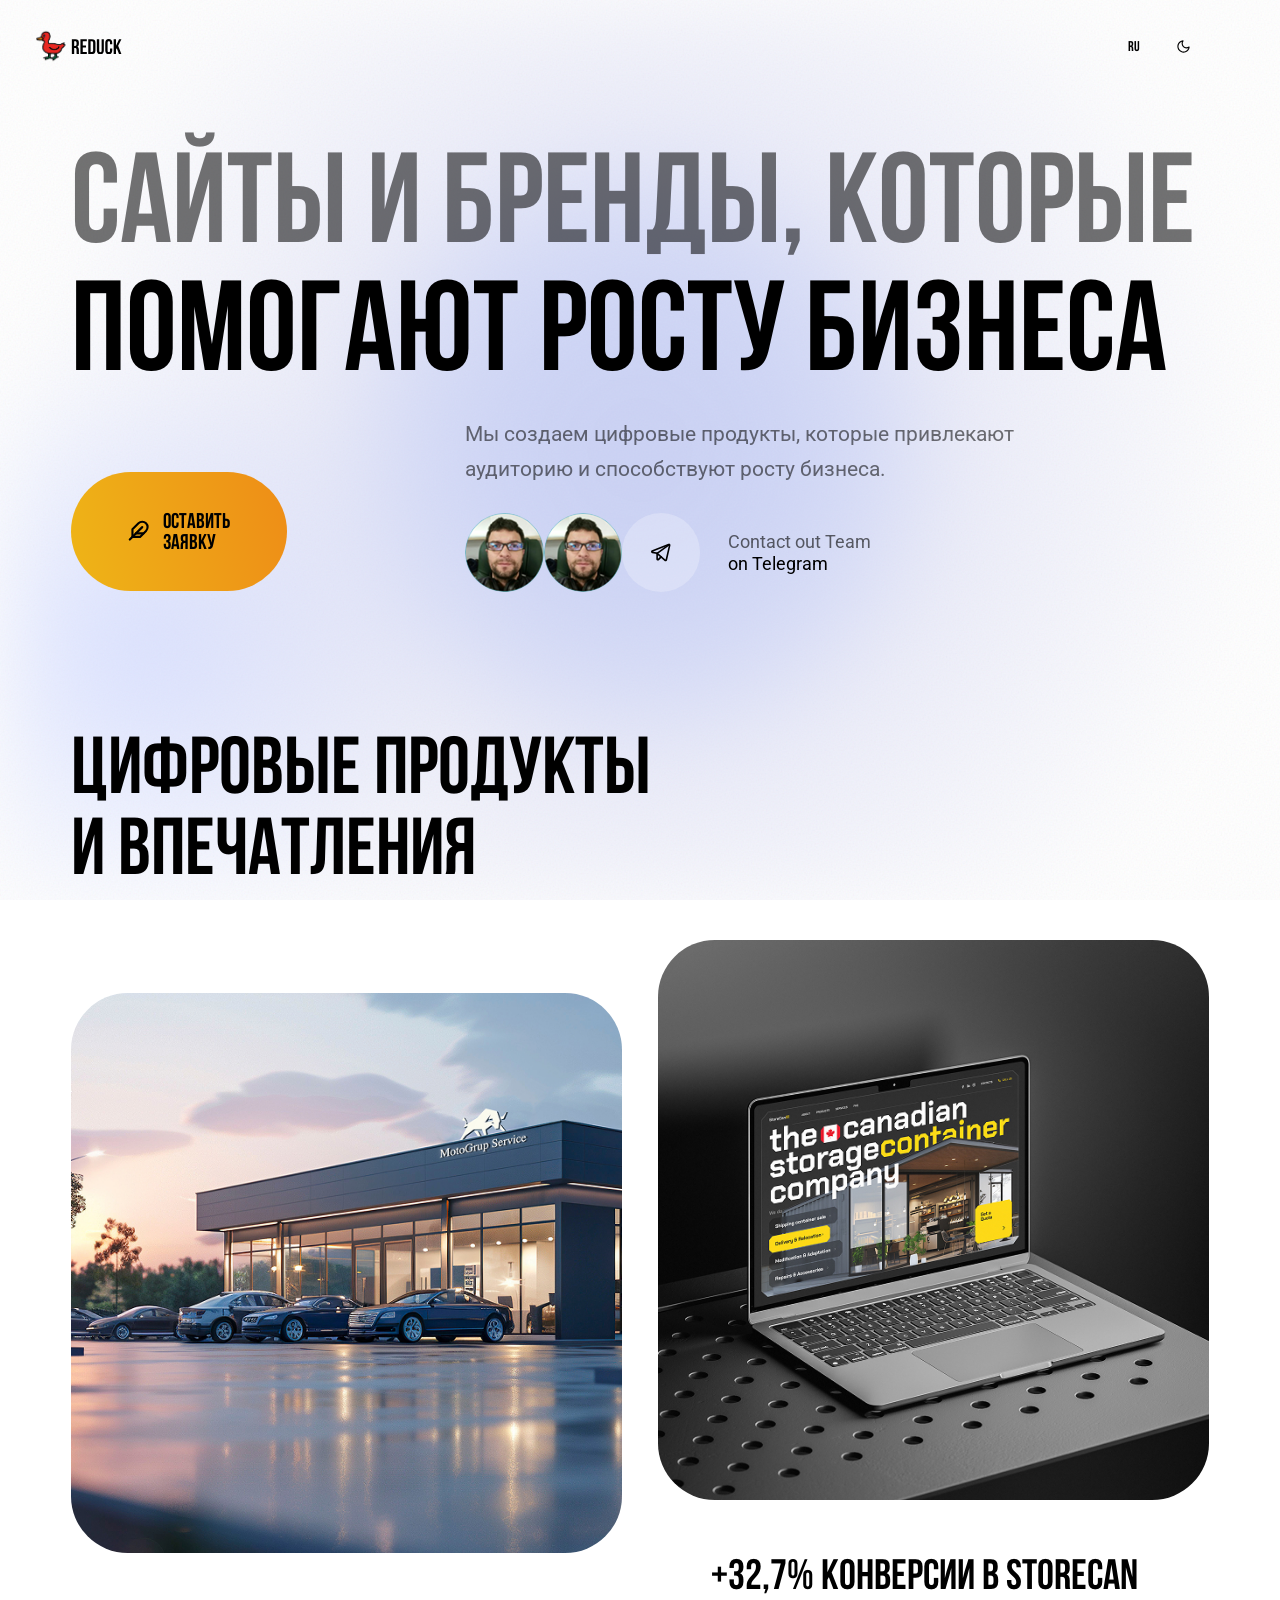
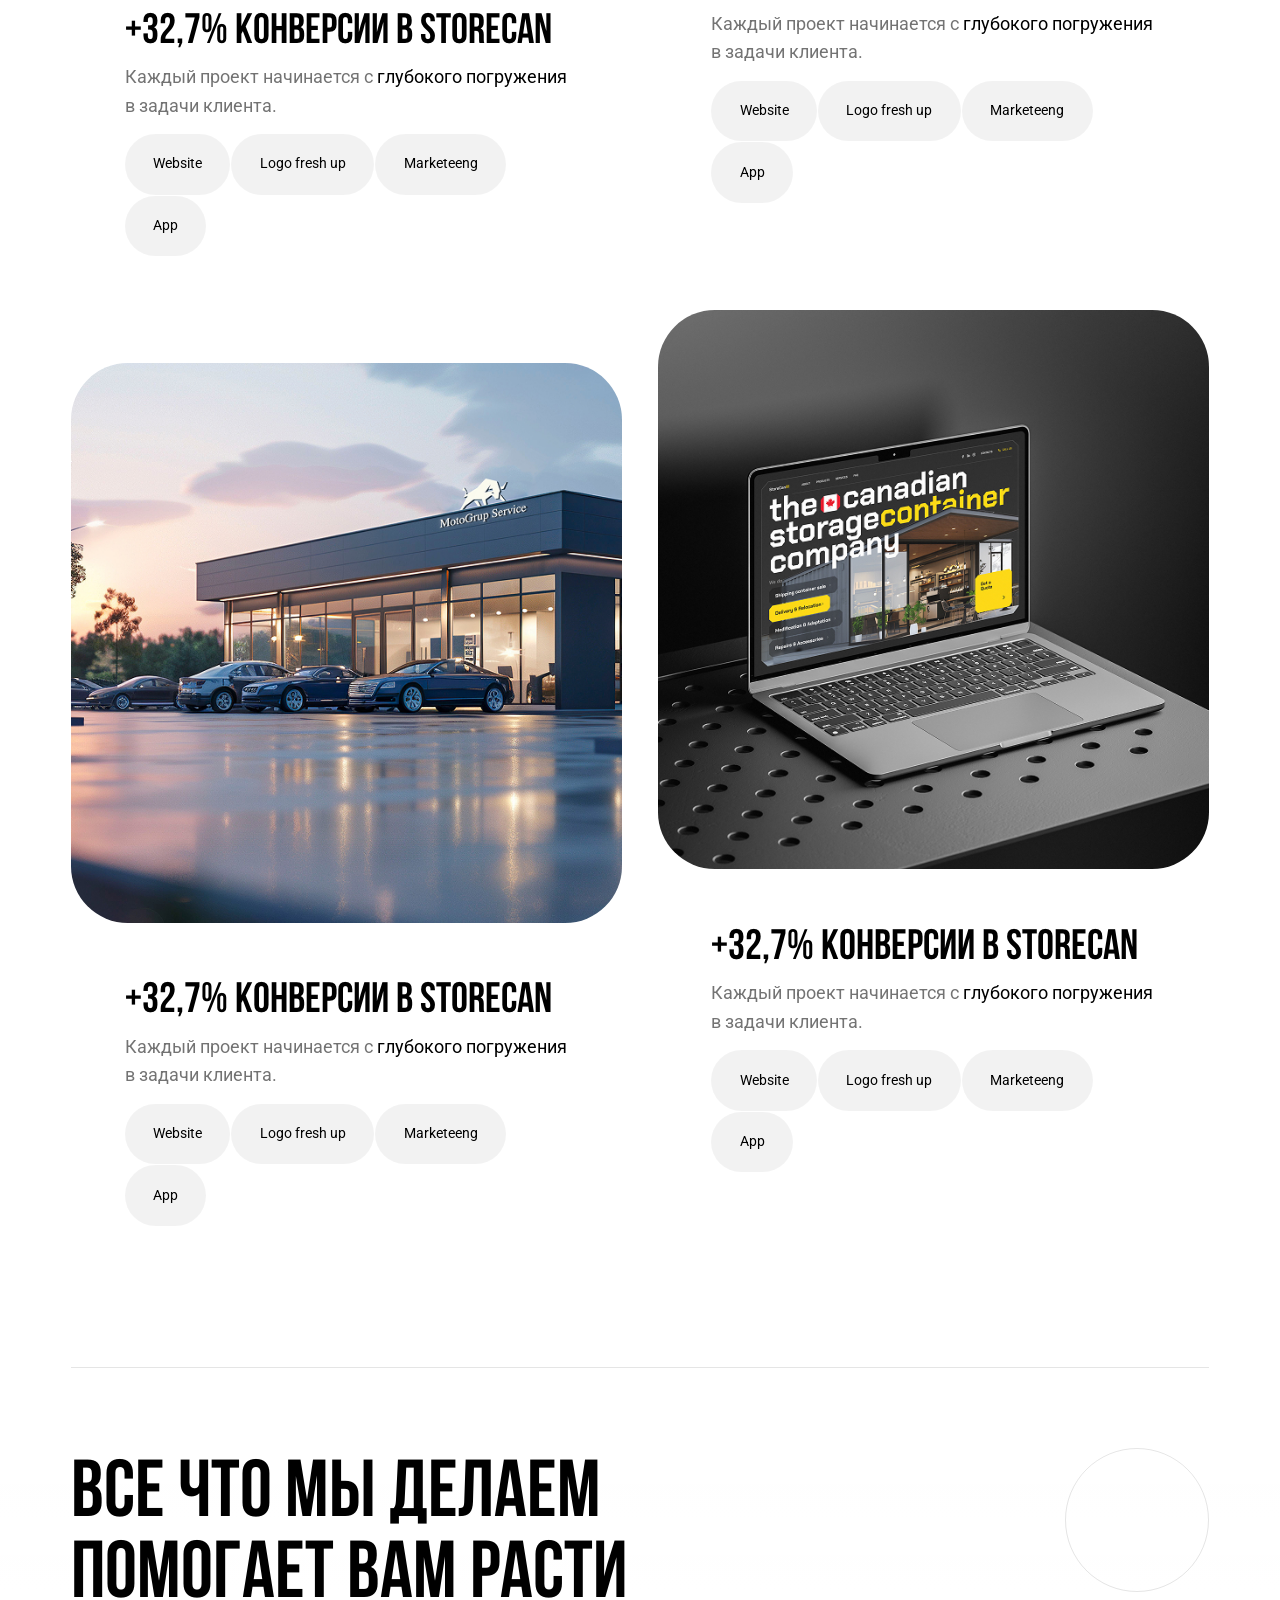
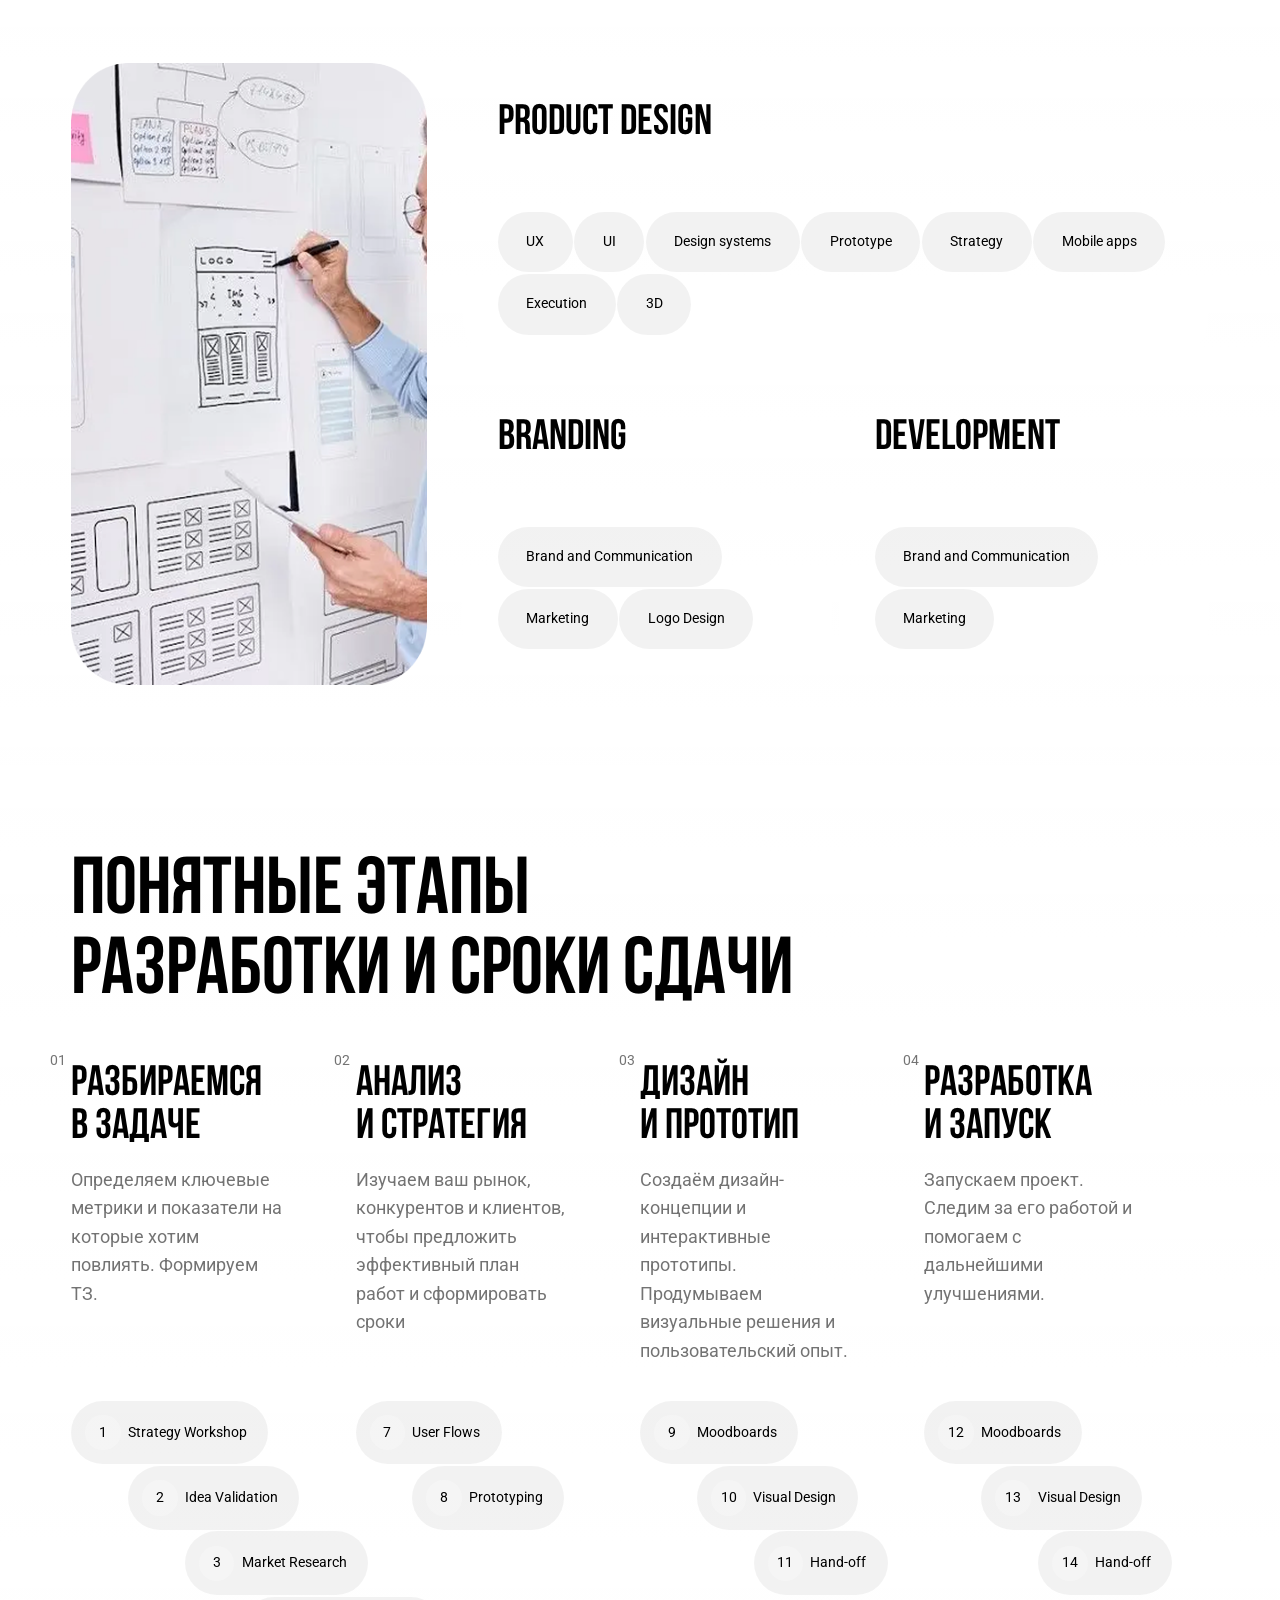
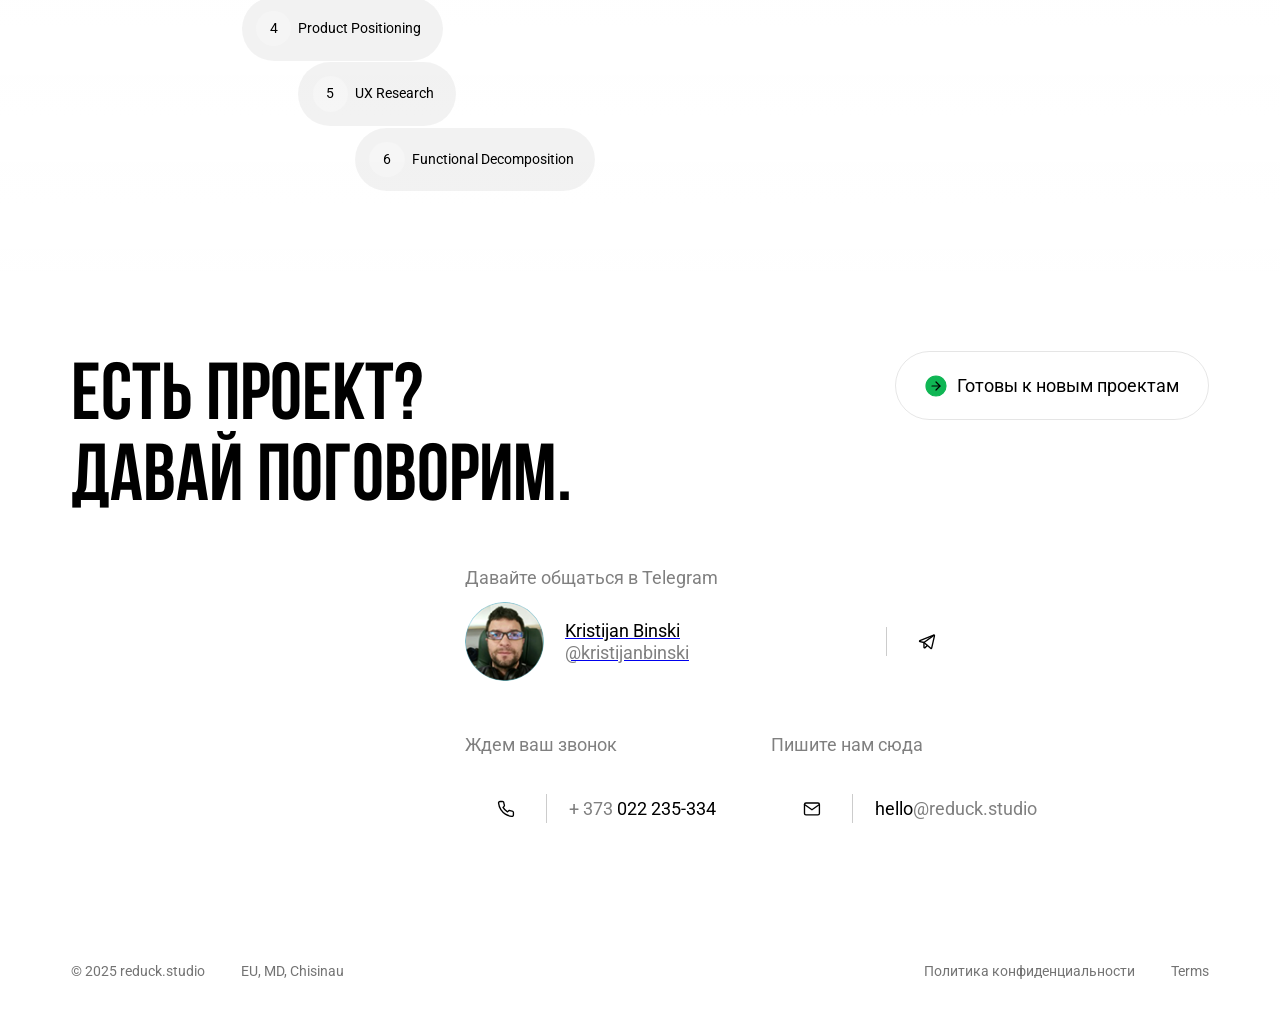
==== commit eb76d53c: "Simplify gradient background, fix font paths, and refine transitions   - Replace SVG goo filter with" ====
--- a/index.html
+++ b/index.html
@@ -162,20 +162,6 @@
     </filter>
     <rect width="100%" height="100%" filter="url(#noiseFilterBg)" />
   </svg>
-  <svg xmlns="http://www.w3.org/2000/svg" class="svg-blur">
-    <defs>
-      <filter id="goo">
-        <feGaussianBlur in="SourceGraphic" stdDeviation="10" result="blur" />
-        <feColorMatrix
-          in="blur"
-          mode="matrix"
-          values="1 0 0 0 0  0 1 0 0 0  0 0 1 0 0  0 0 0 18 -8"
-          result="goo"
-        />
-        <feBlend in="SourceGraphic" in2="goo" />
-      </filter>
-    </defs>
-  </svg>
   <div class="gradients-container">
     <div class="g1"></div>
     <div class="g2"></div>
@@ -751,7 +737,6 @@
   </div>
 
   <div class="cta-checkpoint_bottom-mobile"></div>
-
 </section>
 
  <footer class="footer container">
--- a/assets/styles.compiled.css
+++ b/assets/styles.compiled.css
@@ -1 +1 @@
-@font-face{font-display:swap;font-family:Bebas Neue;font-style:normal;font-weight:700;src:url(/assets/fonts/BebasNeue/BebasNeue-Bold.otf) format("opentype")}:root{--space-2:0.13vw;--space-4:0.28vw;--space-6:0.4vw;--space-8:0.55vw;--space-10:0.7vw;--space-12:0.83vw;--space-14:0.97vw;--space-15:1.04vw;--space-16:1.1vw;--space-17:1.18vw;--space-18:1.25vw;--space-20:1.4vw;--space-24:1.67vw;--space-27:1.875vw;--space-30:2.08vw;--space-32:2.22vw;--space-34:2.35vw;--space-36:2.5vw;--space-38:2.64vw;--space-40:2.78vw;--space-43:2.98vw;--space-48:3.33vw;--space-50:3.47vw;--space-56:3.89vw;--space-60:4.17vw;--space-64:4.44vw;--space-72:5vw;--space-75:5.21vw;--space-80:5.56vw;--space-85:5.9vw;--space-88:6.11vw;--space-90:6.25vw;--space-100:6.94vw;--space-108:7.5vw;--space-120:8.33vw;--space-146:10.15vw;--space-150:10.4vw;--space-158:11vw;--space-160:11.11vw;--space-173:12vw;--space-187:13vw;--space-200:13.89vw;--space-240:16.66vw;--space-270:18.75vw;--space-300:20.83vw;--space-320:22.22vw;--space-340:23.6vw;--space-400:27.78vw;--space-403:28vw;--space-420:29.2vw;--space-443:30.8vw;--space-562:39vw;--space-634:44vw;--space-720:50vw;--space-760:52.78vw;--space-800:55.56vw;--space-1000:69.44vw;--font-16:1.11vw;--font-20:1.39vw;--font-24:1.67vw;--font-28:1.95vw;--font-32:2.22vw;--font-40:2.77vw;--font-48:3.33vw;--font-56:3.9vw;--font-64:4.44vw;--font-90:6.3vw;--font-120:8.33vw;--font-144:10vw;--space-840:58.33vw}*,:after,:before{box-sizing:border-box}@media (prefers-reduced-motion:reduce){*,:after,:before{animation-duration:.01ms!important;animation-iteration-count:1!important;scroll-behavior:auto!important;transition-duration:.01ms!important}}*{margin:0;padding:0;transition:color .2s ease,background-color .2s ease,stroke .2s ease}@media (prefers-reduced-motion:no-preference){html{interpolate-size:allow-keywords}}body{-webkit-font-smoothing:antialiased;background-color:var(--color-bg-general-primary);color:var(--color-content-general-primary);font-family:Roboto,sans-serif;font-size:var(--font-20);font-weight:400;line-height:var(--font-24);margin:0}canvas,img,picture,svg,video{display:block}button,input,select,textarea{font:inherit}button{background:none;border:none;color:inherit;cursor:pointer}h1,h2,h3,h4,h5,h6,p{overflow-wrap:break-word}h1,h2,h3,h4,h5,h6{text-wrap:balance}h2{font-family:Bebas Neue,sans-serif;font-weight:700}.container{max-width:100%;padding:0 var(--space-80);transform-origin:top;width:100vw}.container-with_gradient{background:linear-gradient(1turn,hsla(0,0%,100%,.05),hsla(0,0%,100%,.022) 56.29%,hsla(0,0%,100%,0))}header{align-items:center;display:flex;justify-content:space-between;left:0;padding:var(--space-24) var(--space-80) 0;position:fixed;right:0;top:0;z-index:100}.homepage header{position:absolute}.logo{align-items:center;display:flex;height:var(--space-40);position:relative}.logo-text{color:var(--color-content-general-primary);height:var(--space-17);transition:opacity .2s ease-out;width:auto}.logo-text.hidden{opacity:0}.logo-text--studio{opacity:.55}.logo-text--studio.hidden{opacity:0}.logo-duck{align-items:center;display:flex;justify-content:center;transition:transform 3s ease-out}.logo-duck.walking-left{transform:translateX(calc((var(--space-100))*-1))}.logo-duck img{height:var(--space-40);width:auto}.sr-only{height:1px;margin:-1px;overflow:hidden;padding:0;position:absolute;width:1px;clip:rect(0,0,0,0);border-width:0;white-space:nowrap}.nav-button,.nav-buttons{align-items:center;display:flex;justify-content:center}.nav-button{color:var(--color-content-general-primary);font-family:Bebas Neue,sans-serif;font-size:var(--font-16);height:var(--space-56);line-height:var(--font-24);width:var(--space-56)}.nav-button svg,.theme-icons{height:var(--space-16);min-height:15px;min-width:15px;width:var(--space-16)}.theme-icons{overflow:hidden;position:relative}.theme-icon{height:100%;left:0;position:absolute;top:0;transition:transform .6s cubic-bezier(.34,1.56,.64,1),opacity .4s ease;width:100%}.theme-icon--sun{opacity:1;transform:translateY(0) rotate(0deg)}.theme-icon--moon{opacity:0;transform:translateY(100%) rotate(-30deg)}:root[data-theme=light] .theme-icon--sun{opacity:0;transform:translateY(-100%) rotate(30deg)}:root[data-theme=light] .theme-icon--moon{opacity:1;transform:translateY(0) rotate(0deg)}@media (prefers-reduced-motion:reduce){.logo-duck,.logo-text,.theme-icon{transition:none}}.footer{padding-bottom:var(--space-40);padding-top:var(--space-40)}.footer-content{align-items:center;display:flex;justify-content:space-between}.footer-left{display:flex;gap:var(--space-40)}.footer-left span{color:var(--color-content-general-disabled);font-size:var(--font-16);line-height:var(--font-20)}.footer-right{display:flex;gap:var(--space-40)}.footer-right a{color:var(--color-content-general-disabled);font-size:var(--font-16);line-height:var(--font-20);text-decoration:none}:is(.footer-right a):hover{color:var(--color-content-general-primary)}.gradient-bg{--color1:57,107,244;--color2:77,100,255;--color3:100,130,255;--color4:50,140,244;--color5:80,90,200;--circle-size:80%;--blending:hard-light;height:100vh;left:0;opacity:.3;overflow:hidden;pointer-events:none;position:fixed;top:0;width:100vw;z-index:-1}.gradient-bg .svg-blur{display:none}.gradient-bg .noise-bg{height:100%;left:0;mix-blend-mode:soft-light;opacity:.3;position:absolute;top:0;width:100%;z-index:1}.gradient-bg .gradients-container{filter:url(#goo) blur(150px);height:100%;width:100%}@keyframes moveInCircle{0%{transform:rotate(0deg)}50%{transform:rotate(180deg)}to{transform:rotate(1turn)}}@keyframes moveVertical{0%{transform:translateY(-50%)}50%{transform:translateY(50%)}to{transform:translateY(-50%)}}@keyframes moveHorizontal{0%{transform:translateX(-50%) translateY(-10%)}50%{transform:translateX(50%) translateY(10%)}to{transform:translateX(-50%) translateY(-10%)}}.gradient-bg .g1{animation:moveVertical 30s ease infinite;background:radial-gradient(circle at center,rgba(var(--color1),.8) 0,rgba(var(--color1),0) 50%) no-repeat;transform-origin:center center}.gradient-bg .g1,.gradient-bg .g2{height:var(--circle-size);left:calc(50% - var(--circle-size)/2);mix-blend-mode:var(--blending);opacity:1;position:absolute;top:calc(50% - var(--circle-size)/2);width:var(--circle-size)}.gradient-bg .g2{animation:moveInCircle 20s infinite reverse;background:radial-gradient(circle at center,rgba(var(--color2),.8) 0,rgba(var(--color2),0) 50%) no-repeat;transform-origin:calc(50% - 400px)}.gradient-bg .g3{animation:moveInCircle 40s linear infinite;background:radial-gradient(circle at center,rgba(var(--color3),.8) 0,rgba(var(--color3),0) 50%) no-repeat;left:calc(50% - var(--circle-size)/2 - 500px);opacity:1;top:calc(50% - var(--circle-size)/2 + 200px);transform-origin:calc(50% + 400px)}.gradient-bg .g3,.gradient-bg .g4{height:var(--circle-size);mix-blend-mode:var(--blending);position:absolute;width:var(--circle-size)}.gradient-bg .g4{animation:moveHorizontal 40s ease infinite;background:radial-gradient(circle at center,rgba(var(--color4),.8) 0,rgba(var(--color4),0) 50%) no-repeat;left:calc(50% - var(--circle-size)/2);opacity:.7;top:calc(50% - var(--circle-size)/2);transform-origin:calc(50% - 200px)}.gradient-bg .g5{animation:moveInCircle 20s ease infinite;background:radial-gradient(circle at center,rgba(var(--color5),.8) 0,rgba(var(--color5),0) 50%) no-repeat;height:calc(var(--circle-size)*2);left:calc(50% - var(--circle-size));mix-blend-mode:var(--blending);opacity:1;position:absolute;top:calc(50% - var(--circle-size));transform-origin:calc(50% - 800px) calc(50% + 200px);width:calc(var(--circle-size)*2)}@media (prefers-reduced-motion:reduce){.gradient-bg .g1,.gradient-bg .g2,.gradient-bg .g3,.gradient-bg .g4,.gradient-bg .g5{animation:none}}.hero{height:var(--space-760);margin-bottom:var(--space-56);padding-top:var(--space-150)}.hero h1{color:var(--color-content-general-primary);font-family:Bebas Neue,sans-serif;font-size:var(--font-144);font-weight:700;line-height:var(--font-144);margin-bottom:var(--space-30);text-transform:uppercase}:is(.hero h1) em{color:var(--color-content-general-disabled);flex-wrap:wrap;font-style:normal}.hero-cta{align-items:end;display:flex;flex-wrap:wrap}.cta-checkpoint_top{height:1px;pointer-events:none;visibility:hidden;width:1px}@keyframes pulse{0%{box-shadow:0 0 0 0 var(--color-action-brand-normal)}35%{box-shadow:0 0 0 var(--space-24) rgba(255,230,0,0)}50%{box-shadow:0 0 0 0 rgba(255,230,0,0)}to{box-shadow:0 0 0 0 rgba(255,230,0,0)}}.cta-button{align-items:center;animation:pulse 4s infinite;background:linear-gradient(256.88deg,#ee8d17,#eeb517 100.75%);border-radius:var(--space-1000);color:var(--color-content-general-black);display:inline-flex;font-family:Bebas Neue,sans-serif;font-size:var(--font-24);font-weight:700;justify-content:center;left:var(--space-80);line-height:var(--font-24);padding:var(--space-43) var(--space-64);text-align:left;top:var(--button-top,calc(100vh - 50px));transition:background-color .2s,width .6s cubic-bezier(.4,0,.2,1),padding .6s cubic-bezier(.4,0,.2,1),font-size .6s cubic-bezier(.4,0,.2,1),opacity .3s ease-in-out,line-height .6s cubic-bezier(.4,0,.2,1),transform .6s cubic-bezier(.4,0,.2,1),top .3s cubic-bezier(.4,0,.2,1),left .3s cubic-bezier(.4,0,.2,1);will-change:top,bottom,padding,font-size;z-index:100}.cta-button:hover{animation:none;background-color:var(--color-action-brand-hover)}.cta-button svg{height:var(--space-24);margin-right:var(--space-16);transition:width .6s cubic-bezier(.4,0,.2,1),height .6s cubic-bezier(.4,0,.2,1);width:var(--space-24)}.cta-button.no-position-transition{transition:padding .6s cubic-bezier(.4,0,.2,1),font-size .6s cubic-bezier(.4,0,.2,1),line-height .6s cubic-bezier(.4,0,.2,1),background-color .2s}.cta-button.floating{font-size:calc(var(--font-24)/2);left:var(--space-50);line-height:calc(var(--font-24)/2);padding:var(--space-20) var(--space-32)}.cta-button.floating svg{height:var(--space-12);width:var(--space-12)}.contact-cta-row{align-items:flex-start;display:flex}.cta-button--static{display:none;flex-shrink:0;position:static}.productpage .cta-button--static{display:inline-flex}.productpage .contact-cta-row .contact-cta_footer{margin-left:var(--space-200)}.hero-contact{color:var(--color-content-general-tertiary);font-family:Roboto,sans-serif;margin-left:var(--space-443);width:var(--space-634)}.contact-description{color:var(--color-content-general-disabled);font-size:var(--font-24);line-height:var(--space-40);margin-bottom:var(--space-30)}.contact-card__text{font-size:var(--font-20);line-height:var(--font-24);margin-left:var(--space-32)}.contact-card__text em{color:var(--color-content-general-primary);font-style:normal}.contact-card{align-items:center;color:inherit;display:flex;text-decoration:none}.contact-card img{border-radius:50%;height:var(--space-88);width:var(--space-88)}.contact-card:hover em,.contact-card:hover path{color:var(--color-action-brand-normal);stroke:var(--color-action-brand-normal)}.contact-chat{background-color:var(--color-bg-general-quaternary);border-radius:50%;padding:var(--space-32)}.contact-chat svg{height:var(--space-24);width:var(--space-24)}.projects{margin-bottom:var(--space-90);padding-bottom:var(--space-100);position:relative}.projects:after{background-color:var(--color-border-general-primary);bottom:0;content:"";height:1px;left:var(--space-80);position:absolute;right:var(--space-80)}.projects h2{font-size:var(--font-90);font-weight:400;line-height:var(--font-90);margin-bottom:var(--space-30)}.projects-items{column-gap:var(--space-40);display:grid;grid-template-columns:repeat(2,1fr)}.project-card,.projects-items{position:relative}.project-card:hover h3{color:var(--color-action-brand-active)}.project-card:hover img{transform:scale(1.05)}.project-card:nth-child(odd){margin:var(--space-60) 0}.project-image{border-radius:var(--space-64);margin-bottom:var(--space-60);overflow:hidden}.project-image img{height:auto;transition:transform .3s ease;width:100%}.project-info{display:flex;flex-direction:column;gap:var(--space-16);justify-content:center;padding:0 var(--space-60)}.project-info,.project-info h3{color:var(--color-content-general-primary)}.project-info h3{font-family:Bebas Neue,sans-serif;font-size:var(--font-48);font-weight:700;line-height:var(--font-48)}.project-info p{color:var(--color-content-general-disabled);line-height:var(--font-32)}.project-info em{color:var(--color-content-general-primary);font-style:normal}.tags{display:flex;flex-wrap:wrap;gap:1px}.tag{background-color:var(--color-action-secondary-subtile-hover);border-radius:999px;color:var(--color-content-general-primary);font-size:var(--font-16);line-height:var(--font-20);padding:var(--space-24) var(--space-32)}.statement{align-items:start;display:flex;justify-content:space-between}.statement h2{font-size:var(--font-90);font-weight:400;line-height:var(--font-90);margin-bottom:var(--space-60);max-width:var(--space-1000)}.statement em,.statement h2{color:var(--color-content-general-primary)}.statement em{font-style:normal}.statement-icon{border:1px solid var(--color-border-general-primary);border-radius:50%;padding:var(--space-64)}.statement-icon svg{height:var(--space-32);width:var(--space-32)}.services{padding-bottom:var(--space-90);position:relative}.services-categories-container{align-items:stretch;display:flex;gap:var(--space-40)}.services-image{display:flex;flex-shrink:0;width:var(--space-400)}.services-image img{border-radius:var(--space-64);width:100%}.services-categories{display:grid;flex:1;gap:var(--space-8);grid-template-columns:1fr 1fr}.services-category{background-color:var(--color-bg-general-quaternary);border-radius:var(--space-64);display:flex;flex-direction:column;gap:var(--space-80);padding:var(--space-40)}.services-category:first-child{grid-column:1/-1}.category-title{color:var(--color-content-general-primary);font-family:Bebas Neue,sans-serif;font-size:var(--font-48);font-weight:700;line-height:var(--font-48)}.services-tags{display:flex;flex-wrap:wrap;gap:var(--space-2)}.service-tag{background-color:var(--color-action-secondary-subtile-hover);border-radius:999px;color:var(--color-content-general-primary);font-family:Roboto,sans-serif;font-size:var(--font-16);line-height:var(--font-20);padding:var(--space-24) var(--space-32)}.process{padding-bottom:var(--space-90);padding-top:var(--space-90)}.breakdown-phases{display:flex;position:relative}.phase-column{display:flex;flex-direction:column;flex-shrink:0;overflow:visible;width:var(--space-320)}.phase-column__title{position:relative}.phase-number{color:var(--color-content-general-disabled);font-family:Roboto,sans-serif;font-size:var(--font-16);left:calc(var(--space-24)*-1);line-height:var(--font-20);position:absolute;top:calc(var(--space-8)*-1)}.phase-column h5{color:var(--color-content-general-primary);font-family:Bebas Neue,sans-serif;font-size:var(--font-48);font-weight:700;line-height:var(--font-48);margin-bottom:var(--space-24);text-transform:uppercase}.phase-description{color:var(--color-content-general-disabled);font-family:Roboto,sans-serif;font-size:var(--font-20);line-height:var(--font-32);margin-bottom:var(--space-40);max-width:var(--space-240)}.phase-steps{align-items:flex-start;display:flex;flex-direction:column;gap:var(--space-2)}.phase-step__item{align-items:center;background-color:var(--color-action-secondary-subtile-disabled);border-radius:999px;display:flex;font-family:Roboto,sans-serif;font-size:var(--font-16);gap:var(--space-8);line-height:var(--font-20);padding:var(--space-16) var(--space-24) var(--space-16) var(--space-16);white-space:nowrap}.phase-step__item:nth-child(n+2){margin-left:var(--space-64)}.phase-step__item:nth-child(n+3){margin-left:calc(var(--space-64)*2)}.phase-step__item:nth-child(n+4){margin-left:calc(var(--space-64)*3)}.phase-step__item:nth-child(n+5){margin-left:calc(var(--space-64)*4)}.phase-step__item:nth-child(n+6){margin-left:calc(var(--space-64)*5)}.phase-step__number{align-items:center;background-color:var(--color-bg-general-quaternary);border-radius:50%;display:flex;height:2.78vw;justify-content:center;min-width:2.78vw}.phase-step__number,.phase-step__text{font-size:var(--font-16);line-height:var(--font-20)}.phase-step__text{color:var(--color-content-general-primary);font-weight:400}.contact-section{padding-bottom:var(--space-90);padding-top:var(--space-90)}.contact-status{align-items:center;border:1px solid var(--color-border-general-primary);border-radius:999px;display:flex;gap:var(--space-10);padding:var(--space-24) var(--space-32)}.contact-status span{color:var(--color-content-general-primary);font-size:var(--font-20);line-height:var(--font-24)}.contact-cta_footer{display:flex;margin-left:var(--space-443)}.cta-checkpoint_bottom,.cta-checkpoint_bottom-mobile{height:1px;pointer-events:none;visibility:hidden;width:1px}.cta-checkpoint_bottom-mobile{display:none}.contact-methods{display:flex;flex-direction:column;gap:var(--space-60)}.contact-method h3{color:var(--color-action-primary-disabled);font-size:var(--font-20);font-weight:400;line-height:var(--font-24);margin-bottom:var(--space-16)}.telegram-contact{align-items:center;background-color:var(--color-bg-general-quaternary);border-radius:999px;display:flex;padding-right:var(--space-32);position:relative;width:var(--space-562)}.telegram-contact img{border-radius:50%;height:var(--space-88);margin-right:var(--space-24);width:var(--space-88)}.contact-details{flex:1;position:relative}.contact-details h4{color:var(--color-content-general-primary);font-weight:400}.contact-details h4,.contact-details p{font-size:var(--font-20);line-height:var(--font-24)}.contact-details p{color:var(--color-action-primary-disabled)}.telegram-icon{display:flex;padding-left:var(--space-36);position:relative}.telegram-icon:after{border-right:1px solid var(--color-border-general-secondary);content:"";height:var(--space-32);left:0;position:absolute;top:calc(var(--space-6)*-1);width:1px}.telegram-icon svg{height:var(--space-20);width:var(--space-20)}.contact-options{display:flex;gap:var(--space-30)}.contact-option{flex:1}.contact-option h4{color:var(--color-action-primary-disabled);font-size:var(--font-20);font-weight:400;line-height:var(--font-24);margin-bottom:var(--space-16)}.contact-link{align-items:center;background-color:var(--color-bg-general-quaternary);border-radius:999px;display:flex;gap:1.7vw;justify-content:center;padding:var(--space-32) var(--space-32) var(--space-32) var(--space-36)}.contact-link span{color:var(--color-content-general-primary);font-size:var(--font-20);line-height:var(--font-24)}:is(.contact-link span) em{color:var(--color-action-primary-disabled);font-style:normal}.contact-link svg{height:var(--space-20);width:var(--space-20)}.contact-link__icon{display:flex;padding-right:var(--space-36);position:relative}.contact-link__icon:after{border-right:1px solid var(--color-border-general-secondary);content:"";height:var(--space-32);position:absolute;right:0;top:calc(var(--space-6)*-1);width:1px}.productpage .hero,.productpage header{--color-content-general-primary:#fff;--color-content-general-disabled:hsla(0,0%,100%,.55);--color-action-primary-normal:#fff}.productpage .hero{background-position:50%;background-repeat:no-repeat;background-size:cover;margin-bottom:0;padding-top:var(--space-120)}.breadcrumb{font-family:Bebas Neue,sans-serif;font-size:var(--font-20);font-weight:700;line-height:var(--font-24);margin-bottom:var(--space-16)}.breadcrumb-link,.breadcrumb-separator{color:var(--color-content-general-primary);text-decoration:none}.breadcrumb-current{color:var(--color-content-general-disabled)}.project-overview{background-color:var(--color-bg-general-primary);padding-top:var(--space-60)}.project-overview-main{font-family:Bebas Neue}.project-overview-content{display:flex;flex-direction:column;margin-bottom:var(--space-100)}.project-overview-content:last-child{margin-bottom:0}.project-overview-label{color:var(--color-content-general-disabled);font-size:var(--font-20);font-weight:700;line-height:var(--font-24);margin-bottom:var(--space-30)}.project-overview-title{color:var(--color-content-general-primary);font-size:var(--font-90);line-height:var(--font-90);margin-bottom:var(--space-60);max-width:var(--space-1000);text-wrap:pretty}.project-overview-description{align-self:center;color:var(--color-content-general-primary);max-width:var(--space-634)}.project-overview-description p{font-size:var(--font-20);line-height:var(--space-32);margin-bottom:var(--space-30)}.project-overview-list{font-size:var(--font-16);line-height:var(--font-24);list-style-type:none}.project-overview-list li{margin-bottom:var(--space-8);padding-left:var(--space-27);position:relative}:is(.project-overview-list li):before{background-color:var(--color-content-general-primary);content:"";height:var(--space-2);left:0;position:absolute;top:var(--space-12);width:var(--space-16)}.project-overview-list_title{font-weight:400;margin-bottom:var(--space-16)}.project-meta{display:flex;flex-direction:column}.project-meta-row{align-items:center;border-top:1px solid var(--color-border-general-primary);display:flex;padding:var(--space-30) 0}.project-meta-row:last-child{border-bottom:1px solid var(--color-border-general-primary)}.project-meta-item{display:flex;flex-direction:column;gap:var(--space-24)}.project-meta-label{color:var(--color-action-outline-hover);font-size:var(--font-16);font-weight:400;line-height:var(--font-20);margin-right:var(--space-340);width:var(--space-90)}.project-meta-content,.project-meta-tags{display:flex;flex-wrap:wrap;gap:var(--space-2)}.project-meta-tag{background-color:var(--color-bg-general-secondary);border-radius:var(--space-30);padding:var(--space-18) var(--space-24)}.project-meta-link,.project-meta-tag{color:var(--color-content-general-primary);font-size:var(--font-16);line-height:var(--font-20);white-space:nowrap}.project-meta-link{align-items:center;display:inline-flex;gap:var(--space-8);text-decoration:none;transition:all .2s ease}.project-meta-link svg{height:var(--space-20);width:var(--space-20)}.project-meta-link:hover{text-decoration:underline}.project-meta-link:focus{outline:2px solid var(--color-action-primary-normal);outline-offset:2px}.project-gallery{margin-bottom:var(--space-100)}.project-gallery:has(+.project-gallery){margin-bottom:var(--space-20)}.project-gallery-single img{height:var(--space-800);object-fit:cover;width:100%}.project-gallery-grid-4{display:grid;gap:var(--space-20);grid-template-columns:repeat(4,1fr)}.project-gallery-grid-4 img{aspect-ratio:1;object-fit:cover;width:100%}.project-gallery-grid-2{display:grid;gap:var(--space-20);grid-template-columns:repeat(2,1fr)}.project-gallery-grid-2 img{aspect-ratio:1;object-fit:cover;width:100%}.client-testimonial{display:flex;flex-direction:column;padding-bottom:var(--space-60)}.testimonial-content{display:flex;flex-direction:column;gap:var(--space-16);margin:0 auto}.testimonial-label{color:var(--color-content-general-disabled);font-size:var(--font-20);line-height:var(--font-24);margin-bottom:var(--space-60)}.testimonial-label,.testimonial-quote{font-family:Bebas Neue;font-weight:700}.testimonial-quote{color:var(--color-content-general-primary);font-size:var(--font-64);line-height:var(--font-64);max-width:var(--space-800)}.testimonial-author{align-items:center;display:flex;gap:var(--space-30)}.author-avatar{background-color:var(--color-bg-general-secondary);border-radius:50%;height:var(--space-80);overflow:hidden;width:var(--space-80)}.author-avatar img{height:100%;object-fit:cover;object-position:center;width:100%}.author-info{display:flex;flex-direction:column;gap:var(--space-4)}.author-name{color:var(--color-content-general-primary);font-size:var(--font-24);font-weight:400;line-height:var(--font-32)}.author-title{color:var(--color-action-outline-hover);font-size:var(--font-20);line-height:var(--font-24)}.client-testimonial{opacity:0;transform:translateY(30px);transition:all .8s ease}.client-testimonial.animate-in{opacity:1;transform:translateY(0)}.testimonial-quote{opacity:0;transform:translateY(20px);transition:all .6s ease .2s}.client-testimonial.animate-in .testimonial-quote{opacity:1;transform:translateY(0)}.testimonial-author{opacity:0;transform:translateY(15px);transition:all .5s ease .4s}.client-testimonial.animate-in .testimonial-author{opacity:1;transform:translateY(0)}.project-navigation{background-color:var(--color-bg-general-secondary);border-bottom:1px solid var(--color-border-general-primary);justify-content:space-between;overflow:hidden}.project-nav-item,.project-navigation{align-items:center;display:flex;position:relative}.project-nav-item{cursor:pointer;flex:1;gap:var(--space-30);height:100%;padding:var(--space-90) 0;text-decoration:none;transition:all .3s ease}.project-nav-divider{background-color:var(--color-border-general-primary);height:var(--space-270);width:1px}.project-logo{border-radius:var(--space-40);height:var(--space-150);transition:transform .3s ease;width:var(--space-150)}.project-logo img{height:100%;object-fit:contain;width:100%}.project-nav-info{display:flex;flex-direction:column}.project-nav-prev{justify-content:flex-start;padding-left:var(--space-60)}.project-nav-prev .project-nav-info{text-align:left}.project-nav-prev:hover{transform:translateX(calc(var(--space-20)*-1))}.project-nav-next{justify-content:flex-end;padding-right:var(--space-60)}.project-nav-next .project-nav-info{text-align:right}.project-nav-next:hover{transform:translateX(var(--space-20))}.project-nav-label{color:var(--color-action-outline-hover);font-size:var(--font-20);line-height:var(--font-24);margin-bottom:var(--space-16)}.project-nav-title{color:var(--color-content-general-primary);font-size:var(--font-40);font-weight:400;line-height:var(--font-40);margin:0;max-width:var(--space-300);transition:color .3s ease}.project-navigation{opacity:0;transform:translateY(20px);transition:all .6s ease}.project-navigation.animate-in{opacity:1;transform:translateY(0)}.contact-form-modal{background-color:var(--color-bg-general-primary);box-shadow:-8px 0 24px rgba(0,0,0,.15);height:100vh;overflow-y:auto;position:fixed;right:-100%;top:0;transition:right .4s cubic-bezier(.4,0,.2,1);width:var(--space-840);z-index:2000}.contact-form-modal.open{right:0}.contact-form-overlay{background-color:rgba(0,0,0,.6);height:100%;left:0;opacity:0;position:fixed;top:0;transition:opacity .4s ease,visibility .4s ease;visibility:hidden;width:100%;z-index:1999}.contact-form-overlay.open{opacity:1;visibility:visible}.contact-form-content{display:flex;flex-direction:column;font-family:Roboto,sans-serif;padding:var(--space-60) var(--space-64)}.contact-form-header{align-items:flex-start;display:flex;justify-content:space-between;margin-bottom:var(--space-60)}.contact-form-title{color:var(--color-content-general-disabled);font-family:Bebas Neue,sans-serif;font-size:var(--font-90);font-weight:700;line-height:var(--font-90);max-width:calc(100% - var(--space-80));text-transform:uppercase}.contact-form-title em{color:var(--color-content-general-primary);font-style:normal}.contact-form-close{align-items:center;background:transparent;border:none;cursor:pointer;display:flex;flex-shrink:0;height:var(--space-40);justify-content:center;transition:transform .2s ease;width:var(--space-40)}.contact-form-close:hover{transform:rotate(90deg)}.contact-form-close svg{height:var(--space-24);width:var(--space-24)}:is(.contact-form-close svg) path{stroke:var(--color-content-general-primary)}.contact-form-body{flex-direction:column}.contact-form-body,.form-row{display:flex;gap:var(--space-30)}.form-row{margin-bottom:var(--space-30)}.form-field{display:flex;flex:1;flex-direction:column}.form-field input,.form-field textarea{background:transparent;border:none;border-bottom:1px solid var(--color-border-general-primary);color:var(--color-content-general-primary);font-size:var(--font-20);line-height:var(--font-24);padding:var(--space-16) 0;transition:border-color .2s ease}:is(.form-field input,.form-field textarea)::placeholder{color:var(--color-content-general-disabled)}:is(.form-field input,.form-field textarea):focus{border-bottom-color:var(--color-action-brand-normal);outline:none}.form-field textarea{min-height:var(--space-48);padding:0;resize:vertical}.form-section{display:flex;gap:var(--space-30)}.form-section:has(~.form-section){margin-bottom:var(--space-30)}.form-section-label{color:var(--color-content-general-disabled);flex:0 0 auto;font-size:var(--font-20);line-height:var(--font-24);margin-top:var(--space-24);width:var(--space-120)}.form-options{display:flex;flex:1;flex-wrap:wrap;gap:var(--space-2)}.form-option{align-items:center;background-color:var(--color-bg-general-secondary);border:none;border-radius:999px;color:var(--color-content-general-primary);cursor:pointer;display:flex;font-size:var(--font-20);line-height:var(--font-24);padding:var(--space-24) var(--space-32);transition:all .2s ease}.form-option:hover{background-color:var(--color-action-secondary-subtile-hover)}.form-option.selected{background-color:var(--color-content-general-primary);color:var(--color-content-general-inverted-primary)}.form-option.selected svg{height:var(--space-24);margin-right:var(--space-8);width:var(--space-24)}.form-submit{align-items:center;background-color:var(--color-action-brand-normal);border:none;border-radius:999px;color:var(--color-content-general-black);cursor:pointer;display:flex;font-family:Bebas Neue,sans-serif;font-size:var(--font-24);font-weight:700;gap:var(--space-16);justify-content:center;line-height:var(--font-24);padding:var(--space-38) 0;transition:background-color .2s ease;width:100%}.form-submit:hover{background-color:var(--color-action-brand-hover)}.form-submit svg{height:var(--space-24);width:var(--space-24)}.form-footer{border-bottom:1px solid var(--color-border-general-primary);font-size:var(--font-20);line-height:var(--font-24);padding-bottom:var(--space-30)}.form-footer-text{color:var(--color-content-general-disabled);font-family:Roboto,sans-serif}.form-footer-text a{color:var(--color-content-general-primary);text-decoration:underline}.form-footer-email{color:var(--color-content-general-disabled)}.form-footer-email a{color:var(--color-content-general-primary);text-decoration:none}.form-telegram-title{color:var(--color-content-general-disabled);font-size:var(--font-20);line-height:var(--font-24);margin-bottom:var(--space-24)}.form-telegram-button{align-items:center;background-color:var(--color-bg-general-secondary);border:none;border-radius:999px;cursor:pointer;display:flex;gap:var(--space-20);padding:var(--space-24) var(--space-32);transition:background-color .2s ease;width:100%}.form-telegram-button:hover{background-color:var(--color-action-secondary-subtile-hover)}.form-telegram-avatars{display:flex;margin-right:var(--space-16)}.form-telegram-avatar{border-radius:50%;height:var(--space-88);width:var(--space-88)}.form-telegram-text{flex:1;text-align:left}.form-telegram-text p{color:var(--color-content-general-primary);font-family:Roboto,sans-serif;font-size:var(--font-16);line-height:var(--font-20)}.form-telegram-icon{align-items:center;border-left:1px solid var(--color-border-general-secondary);display:flex;justify-content:center;padding-left:var(--space-20)}.form-telegram-icon svg{height:var(--space-20);width:var(--space-20)}@media screen and (max-width:768px){@keyframes pulse{0%{box-shadow:0 0 0 0 var(--color-action-brand-normal)}35%{box-shadow:0 0 0 12px rgba(255,230,0,0)}50%{box-shadow:0 0 0 0 rgba(255,230,0,0)}to{box-shadow:0 0 0 0 rgba(255,230,0,0)}}:root{--container-padding-x:32px}body{font-size:16px}.gradient-bg{--circle-size:120%}.gradient-bg .g3{left:calc(50% - var(--circle-size)/2);top:calc(50% - var(--circle-size)/2)}.container{padding:0 var(--container-padding-x)}header{flex-direction:row;gap:16px;margin:16px 0;padding:72px 32px 0}.logo{height:40px}.logo-text{height:17px}.logo-duck{transition:transform 2s ease-out}.logo-duck.walking-left{transform:translateX(-57px)}.logo-duck img{height:40px}.nav-button{font-size:16px;height:44px;justify-content:flex-start;line-height:16px;padding:0 16px;width:100%}.nav-button svg{height:16px;width:16px}.hero{height:auto;margin:185px 0 215px}.hero h1{font-size:56px;line-height:56px;margin-bottom:16px}.cta-button-wrapper{margin-right:0}.cta-button:not(.floating):not(.cta-button--static){font-size:24px;left:32px;line-height:24px;padding:32px 0;width:calc(100% - 64px)}.cta-button:not(.floating):not(.cta-button--static) svg{height:20px;margin-right:24px;width:20px}.cta-button--static{font-size:24px;line-height:24px;padding:32px 48px;width:auto}.cta-button--static svg{height:20px;margin-right:24px;width:20px}.cta-button.floating{font-size:12px;line-height:12px;padding:16px 26px}.cta-button.floating svg{height:12px;margin-right:12px;width:12px}.hero-contact{margin-left:0;width:100%}.contact-description{font-size:20px;line-height:24px;margin-bottom:48px;padding-right:48px}.contact-card__text{font-size:16px;line-height:20px;margin-left:0}.contact-card img{height:64px;width:64px}.contact-chat{margin-right:16px;padding:24px}.contact-chat svg{height:20px;width:20px}.projects{margin-bottom:64px;padding-bottom:32px}.projects:after{left:32px;right:32px}.projects h2{font-size:40px;line-height:40px;margin-bottom:24px}.projects-items{column-gap:0;grid-template-columns:1fr;row-gap:64px}.project-card:nth-child(odd){margin:0}.project-image{border-radius:64px;margin-inline:-24px;margin-bottom:32px}.project-info{gap:16px;line-height:24px;padding:0}.project-info h3{font-size:48px;line-height:48px}.project-info p{font-size:20px;line-height:24px}.tag{font-size:16px;line-height:20px;padding:16px 24px}.statement{flex-direction:column;gap:24px}.statement h2{font-size:56px;line-height:56px;margin-bottom:32px;max-width:100%}:is(.statement h2) em{color:inherit}.statement-icon{display:none}.services{padding-bottom:64px}.services-categories-container{flex-direction:column;gap:0}.services-image{margin-inline:-24px;margin-bottom:32px;width:auto}.services-image img{background-size:cover;border-radius:64px;height:400px;object-fit:cover}.services-categories{gap:8px;grid-template-columns:1fr}.services-category{border-radius:64px;gap:32px;margin-inline:-24px;padding:32px}.category-title{font-size:48px;line-height:48px}.services-tags{gap:2px}.service-tag{font-size:16px;line-height:20px;padding:16px 24px}.process{padding-top:64px}.breakdown-phases{margin-inline:-24px;overflow-x:scroll;padding-bottom:32px}.phase-column{padding-left:32px;row-gap:20px;width:290px}.phase-column__icon{align-items:center;background-color:#f5f5f5;border-radius:50%;display:flex;height:96px;justify-content:center;width:96px}.phase-number{font-size:16px;left:-23px;line-height:20px;top:-11px}.phase-column h5{font-size:48px;line-height:48px;margin-bottom:0}.phase-description{font-size:20px;line-height:24px;margin-bottom:0;max-width:210px}.phase-steps{gap:2px}.phase-step__item{column-gap:8px;font-size:14px;line-height:18px;padding:8px 16px 8px 8px}.phase-step__item:nth-child(n+2){margin-left:32px}.phase-step__item:nth-child(n+3){margin-left:64px}.phase-step__item:nth-child(n+4){margin-left:96px}.phase-step__item:nth-child(n+5){margin-left:128px}.phase-step__item:nth-child(n+6){margin-left:160px}.phase-step__number{height:40px;min-width:40px}.phase-step__number,.phase-step__text{font-size:16px;line-height:20px}.contact-section{padding-bottom:160px;padding-top:64px}.contact-content{flex-direction:column;gap:40px}.contact-status,.cta-checkpoint_bottom{display:none}.cta-checkpoint_bottom-mobile{display:block}.contact-status span{font-size:16px;line-height:20px}.contact-cta-row{flex-direction:column;gap:32px;margin-bottom:32px}.contact-cta_footer{flex-direction:column;margin-left:0}.productpage .contact-cta-row .contact-cta_footer{margin-left:0}.contact-methods{gap:24px;width:100%}.contact-method h3{font-size:16px;line-height:20px;margin-bottom:8px}.telegram-contact{padding-right:22px;width:100%}.telegram-contact img{height:64px;margin-right:24px;width:64px}.contact-details h4{font-size:16px;line-height:20px}.contact-details p{font-size:14px;line-height:18px}.telegram-icon{padding-left:24px}.telegram-icon:after{height:32px;top:-8px}.telegram-icon svg{height:16px;width:16px}.contact-options{flex-wrap:wrap;gap:16px;white-space:nowrap}.contact-option h4{font-size:16px;line-height:20px;margin-bottom:8px}.contact-link{gap:16px;justify-content:start;padding:22px}.contact-link span{font-size:16px;line-height:20px}.contact-link svg{height:20px;width:20px}.contact-link__icon{padding-right:22px}.contact-link__icon:after{height:32px;top:-6px}.footer{padding-bottom:64px;padding-top:64px;position:relative}.footer:after{background-color:var(--color-border-general-primary);content:"";height:1px;left:32px;position:absolute;right:32px;top:0}.footer-content{flex-direction:column}.footer-left{gap:12px}.footer-left span{font-size:16px;line-height:20px}.footer-right{gap:12px}.footer-right a{font-size:16px;line-height:20px}.breadcrumb{font-size:20px;line-height:24px}.project-overview{padding-bottom:60px;padding-top:60px}.project-overview-content{margin-bottom:60px}.project-overview-label{font-size:18px;line-height:24px;margin-bottom:20px}.project-overview-title{font-size:36px;line-height:40px;margin-bottom:40px;max-width:100%}.project-overview-description{max-width:100%}.project-overview-description p{font-size:16px;line-height:24px;margin-bottom:20px}.project-overview-list{font-size:14px;line-height:20px}.project-overview-list_title{margin-bottom:12px}.project-overview-list li{padding-left:24px}.project-overview-list li:before{height:2px;top:10px;width:12px}.project-meta-row{align-items:flex-start;flex-direction:column;gap:16px;padding:20px 0}.project-meta-label{font-size:14px;line-height:18px;margin-right:0;width:auto}.project-meta-tags{gap:2px}.project-meta-tag{padding:12px 20px}.project-meta-link,.project-meta-tag{font-size:14px;line-height:18px}.project-meta-link svg{height:16px;width:16px}.project-gallery{margin-bottom:12px}.project-gallery-grid-4{gap:12px;grid-template-columns:repeat(2,1fr)}.project-gallery-grid-2{gap:12px;grid-template-columns:1fr}.client-testimonial{margin-bottom:60px}.testimonial-content{gap:24px;max-width:100%}.testimonial-label{font-size:18px;line-height:24px}.testimonial-quote{font-size:32px;line-height:38px;max-width:100%}.testimonial-author{gap:20px}.author-avatar{height:56px;width:56px}.author-name{font-size:18px;line-height:24px}.author-title{font-size:16px;line-height:20px}.project-navigation{gap:32px}.project-nav-item{flex-direction:column;gap:20px;padding-bottom:40px;padding-top:40px;width:100%}.project-nav-prev{align-items:flex-start;padding-left:20px}.project-nav-next{align-items:flex-end;padding-right:20px}.project-logo{border-radius:40px;height:80px;width:80px}.project-nav-label{font-size:16px;line-height:20px;margin-bottom:12px}.project-nav-title{font-size:24px;line-height:28px;max-width:100%}.contact-form-modal{right:-100%;width:100%}.contact-form-content{padding:32px 24px}.contact-form-title{font-size:60px;line-height:60px}.contact-form-close{height:32px;width:32px}.contact-form-close svg{height:24px;width:24px}.contact-form-body{gap:30px}.form-row{flex-direction:column;gap:30px;margin-bottom:18px}.form-field input,.form-field textarea{font-size:20px;line-height:24px;padding:12px 0}.form-field textarea{min-height:40px;padding:0}.form-section{gap:30px}.form-section-label{font-size:20px;line-height:24px;margin-top:14px;width:120px}.form-options{gap:2px}.form-option{font-size:20px;line-height:24px;padding:24px 32px}.form-option.selected svg{height:24px;margin-right:8px;width:24px}.form-submit{font-size:18px;line-height:18px;margin-top:16px;padding:20px 32px}.form-submit svg{height:20px;width:20px}.form-footer{padding-bottom:30px}.form-footer-email,.form-footer-text,.form-telegram-title{font-size:16px;line-height:20px}.form-telegram-title{margin-bottom:16px}.form-telegram-button{gap:12px;padding:16px 20px}.form-telegram-avatar{height:40px;width:40px}.form-telegram-text p{font-size:14px;line-height:18px}.form-telegram-icon{padding-left:16px}.form-telegram-icon svg{height:16px;width:16px}.contact-section:has(.cta-button--static){padding-bottom:48px}.contact-cta-row:has(.cta-button--static){margin-bottom:0}.cta-button--static{order:2;width:100%}}+@font-face{font-display:swap;font-family:Bebas Neue;font-style:normal;font-weight:700;src:url(fonts/BebasNeue/BebasNeue-Bold.otf) format("opentype")}:root{--space-2:0.13vw;--space-4:0.28vw;--space-6:0.4vw;--space-8:0.55vw;--space-10:0.7vw;--space-12:0.83vw;--space-14:0.97vw;--space-15:1.04vw;--space-16:1.1vw;--space-17:1.18vw;--space-18:1.25vw;--space-20:1.4vw;--space-24:1.67vw;--space-27:1.875vw;--space-30:2.08vw;--space-32:2.22vw;--space-34:2.35vw;--space-36:2.5vw;--space-38:2.64vw;--space-40:2.78vw;--space-43:2.98vw;--space-48:3.33vw;--space-50:3.47vw;--space-56:3.89vw;--space-60:4.17vw;--space-64:4.44vw;--space-72:5vw;--space-75:5.21vw;--space-80:5.56vw;--space-85:5.9vw;--space-88:6.11vw;--space-90:6.25vw;--space-100:6.94vw;--space-108:7.5vw;--space-120:8.33vw;--space-146:10.15vw;--space-150:10.4vw;--space-158:11vw;--space-160:11.11vw;--space-173:12vw;--space-187:13vw;--space-200:13.89vw;--space-240:16.66vw;--space-270:18.75vw;--space-300:20.83vw;--space-320:22.22vw;--space-340:23.6vw;--space-400:27.78vw;--space-403:28vw;--space-420:29.2vw;--space-443:30.8vw;--space-562:39vw;--space-634:44vw;--space-720:50vw;--space-760:52.78vw;--space-800:55.56vw;--space-1000:69.44vw;--font-16:1.11vw;--font-20:1.39vw;--font-24:1.67vw;--font-28:1.95vw;--font-32:2.22vw;--font-40:2.77vw;--font-48:3.33vw;--font-56:3.9vw;--font-64:4.44vw;--font-90:6.3vw;--font-120:8.33vw;--font-144:10vw;--space-840:58.33vw}*,:after,:before{box-sizing:border-box}@media (prefers-reduced-motion:reduce){*,:after,:before{animation-duration:.01ms!important;animation-iteration-count:1!important;scroll-behavior:auto!important;transition-duration:.01ms!important}}*{margin:0;padding:0}a,body,button,em,h1,h2,h3,h4,h5,h6,label,li,p,span{transition:color .2s ease,background-color .2s ease}@media (prefers-reduced-motion:no-preference){html{interpolate-size:allow-keywords}}body{-webkit-font-smoothing:antialiased;background-color:var(--color-bg-general-primary);color:var(--color-content-general-primary);font-family:Roboto,sans-serif;font-size:var(--font-20);font-weight:400;line-height:var(--font-24);margin:0}canvas,img,picture,svg,video{display:block}button,input,select,textarea{font:inherit}button{background:none;border:none;color:inherit;cursor:pointer}h1,h2,h3,h4,h5,h6,p{overflow-wrap:break-word}h1,h2,h3,h4,h5,h6{text-wrap:balance}h2{font-family:Bebas Neue,sans-serif;font-weight:700}.container{max-width:100%;padding:0 var(--space-80);transform-origin:top;width:100vw}.container-with_gradient{background:linear-gradient(1turn,hsla(0,0%,100%,.05),hsla(0,0%,100%,.022) 56.29%,hsla(0,0%,100%,0))}header{align-items:center;display:flex;justify-content:space-between;left:0;padding:var(--space-24) var(--space-80) 0;position:fixed;right:0;top:0;z-index:100}.homepage header{position:absolute}.logo{align-items:center;display:flex;height:var(--space-40);position:relative}.logo-text{color:var(--color-content-general-primary);height:var(--space-17);transition:opacity .2s ease-out;width:auto}.logo-text.hidden{opacity:0}.logo-text--studio{opacity:.55}.logo-text--studio.hidden{opacity:0}.logo-duck{align-items:center;display:flex;justify-content:center;transition:transform 3s ease-out}.logo-duck.walking-left{transform:translateX(calc((var(--space-100))*-1))}.logo-duck img{height:var(--space-40);width:auto}.sr-only{height:1px;margin:-1px;overflow:hidden;padding:0;position:absolute;width:1px;clip:rect(0,0,0,0);border-width:0;white-space:nowrap}.nav-button,.nav-buttons{align-items:center;display:flex;justify-content:center}.nav-button{color:var(--color-content-general-primary);font-family:Bebas Neue,sans-serif;font-size:var(--font-16);height:var(--space-56);line-height:var(--font-24);text-decoration:none;width:var(--space-56)}.nav-button svg,.theme-icons{height:var(--space-16);min-height:15px;min-width:15px;width:var(--space-16)}.theme-icons{overflow:hidden;position:relative}.theme-icon{height:100%;left:0;position:absolute;top:0;transition:transform .6s cubic-bezier(.34,1.56,.64,1),opacity .4s ease;width:100%}.theme-icon--sun{opacity:1;transform:translateY(0) rotate(0deg)}.theme-icon--moon{opacity:0;transform:translateY(100%) rotate(-30deg)}:root[data-theme=light] .theme-icon--sun{opacity:0;transform:translateY(-100%) rotate(30deg)}:root[data-theme=light] .theme-icon--moon{opacity:1;transform:translateY(0) rotate(0deg)}@media (prefers-reduced-motion:reduce){.logo-duck,.logo-text,.theme-icon{transition:none}}.footer{padding-bottom:var(--space-40);padding-top:var(--space-40)}.footer-content{align-items:center;display:flex;justify-content:space-between}.footer-left{display:flex;gap:var(--space-40)}.footer-left span{color:var(--color-content-general-disabled);font-size:var(--font-16);line-height:var(--font-20)}.footer-right{display:flex;gap:var(--space-40)}.footer-right a{color:var(--color-content-general-disabled);font-size:var(--font-16);line-height:var(--font-20);text-decoration:none}:is(.footer-right a):hover{color:var(--color-content-general-primary)}.gradient-bg{--color1:57,107,244;--color2:77,100,255;--color3:100,130,255;--color4:50,140,244;--color5:80,90,200;--circle-size:80%;height:100vh;left:0;opacity:.3;overflow:hidden;pointer-events:none;position:fixed;top:0;width:100vw;z-index:-1}.gradient-bg .noise-bg{height:100%;left:0;mix-blend-mode:soft-light;opacity:.3;position:absolute;top:0;width:100%;z-index:1}.gradient-bg .gradients-container{contain:strict;filter:blur(40px);height:100%;width:100%}.gradient-bg .g1,.gradient-bg .g2,.gradient-bg .g3,.gradient-bg .g4,.gradient-bg .g5{will-change:transform}@keyframes moveInCircle{0%{transform:rotate(0deg)}50%{transform:rotate(180deg)}to{transform:rotate(1turn)}}@keyframes moveVertical{0%{transform:translateY(-50%)}50%{transform:translateY(50%)}to{transform:translateY(-50%)}}@keyframes moveHorizontal{0%{transform:translateX(-50%) translateY(-10%)}50%{transform:translateX(50%) translateY(10%)}to{transform:translateX(-50%) translateY(-10%)}}.gradient-bg .g1{animation:moveVertical 30s ease infinite;background:radial-gradient(circle at center,rgba(var(--color1),.8) 0,rgba(var(--color1),0) 50%) no-repeat;transform-origin:center center}.gradient-bg .g1,.gradient-bg .g2{height:var(--circle-size);left:calc(50% - var(--circle-size)/2);opacity:1;position:absolute;top:calc(50% - var(--circle-size)/2);width:var(--circle-size)}.gradient-bg .g2{animation:moveInCircle 20s infinite reverse;background:radial-gradient(circle at center,rgba(var(--color2),.8) 0,rgba(var(--color2),0) 50%) no-repeat;transform-origin:calc(50% - 400px)}.gradient-bg .g3{animation:moveInCircle 40s linear infinite;background:radial-gradient(circle at center,rgba(var(--color3),.8) 0,rgba(var(--color3),0) 50%) no-repeat;left:calc(50% - var(--circle-size)/2 - 500px);opacity:1;top:calc(50% - var(--circle-size)/2 + 200px);transform-origin:calc(50% + 400px)}.gradient-bg .g3,.gradient-bg .g4{height:var(--circle-size);position:absolute;width:var(--circle-size)}.gradient-bg .g4{animation:moveHorizontal 40s ease infinite;background:radial-gradient(circle at center,rgba(var(--color4),.8) 0,rgba(var(--color4),0) 50%) no-repeat;left:calc(50% - var(--circle-size)/2);opacity:.7;top:calc(50% - var(--circle-size)/2);transform-origin:calc(50% - 200px)}.gradient-bg .g5{animation:moveInCircle 20s ease infinite;background:radial-gradient(circle at center,rgba(var(--color5),.8) 0,rgba(var(--color5),0) 50%) no-repeat;height:calc(var(--circle-size)*2);left:calc(50% - var(--circle-size));opacity:1;position:absolute;top:calc(50% - var(--circle-size));transform-origin:calc(50% - 800px) calc(50% + 200px);width:calc(var(--circle-size)*2)}@media (prefers-reduced-motion:reduce){.gradient-bg .g1,.gradient-bg .g2,.gradient-bg .g3,.gradient-bg .g4,.gradient-bg .g5{animation:none}}.hero{height:var(--space-760);margin-bottom:var(--space-56);overflow:hidden;padding-top:var(--space-150)}.hero h1{color:var(--color-content-general-primary);font-family:Bebas Neue,sans-serif;font-size:var(--font-144);font-weight:700;line-height:var(--font-144);margin-bottom:var(--space-30);text-transform:uppercase}:is(.hero h1) em{color:var(--color-content-general-disabled);flex-wrap:wrap;font-style:normal}.hero-cta{align-items:end;display:flex;flex-wrap:wrap}.cta-checkpoint_top{height:1px;pointer-events:none;visibility:hidden;width:1px}@keyframes pulse{0%{box-shadow:0 0 0 0 var(--color-action-brand-normal)}35%{box-shadow:0 0 0 var(--space-24) rgba(255,230,0,0)}50%{box-shadow:0 0 0 0 rgba(255,230,0,0)}to{box-shadow:0 0 0 0 rgba(255,230,0,0)}}.cta-button{align-items:center;animation:pulse 4s infinite;background:linear-gradient(256.88deg,#ee8d17,#eeb517 100.75%);border-radius:var(--space-1000);color:var(--color-content-general-black);display:inline-flex;font-family:Bebas Neue,sans-serif;font-size:var(--font-24);font-weight:700;justify-content:center;left:var(--space-80);line-height:var(--font-24);padding:var(--space-43) var(--space-64);text-align:left;top:var(--button-top,calc(100vh - 50px));transition:background-color .2s,width .6s cubic-bezier(.4,0,.2,1),padding .6s cubic-bezier(.4,0,.2,1),font-size .6s cubic-bezier(.4,0,.2,1),opacity .3s ease-in-out,line-height .6s cubic-bezier(.4,0,.2,1),transform .6s cubic-bezier(.4,0,.2,1),top .3s cubic-bezier(.4,0,.2,1),left .3s cubic-bezier(.4,0,.2,1);z-index:100}.cta-button:hover{animation:none;background-color:var(--color-action-brand-hover)}.cta-button svg{height:var(--space-24);margin-right:var(--space-16);transition:width .6s cubic-bezier(.4,0,.2,1),height .6s cubic-bezier(.4,0,.2,1);width:var(--space-24)}.cta-button.no-position-transition{transition:padding .6s cubic-bezier(.4,0,.2,1),font-size .6s cubic-bezier(.4,0,.2,1),line-height .6s cubic-bezier(.4,0,.2,1),background-color .2s}.cta-button.floating{font-size:calc(var(--font-24)/2);left:var(--space-50);line-height:calc(var(--font-24)/2);padding:var(--space-20) var(--space-32)}.cta-button.floating svg{height:var(--space-12);width:var(--space-12)}.contact-cta-row{align-items:flex-start;display:flex}.cta-button--static{display:none;flex-shrink:0;position:static}.productpage .cta-button--static{display:inline-flex}.productpage .contact-cta-row .contact-cta_footer{margin-left:var(--space-200)}.hero-contact{color:var(--color-content-general-tertiary);font-family:Roboto,sans-serif;margin-left:var(--space-443);width:var(--space-634)}.contact-description{color:var(--color-content-general-disabled);font-size:var(--font-24);line-height:var(--space-40);margin-bottom:var(--space-30)}.contact-card__text{font-size:var(--font-20);line-height:var(--font-24);margin-left:var(--space-32)}.contact-card__text em{color:var(--color-content-general-primary);font-style:normal}.contact-card{align-items:center;color:inherit;display:flex;text-decoration:none}.contact-card img{border-radius:50%;height:var(--space-88);width:var(--space-88)}.contact-card:hover em,.contact-card:hover path{color:var(--color-action-brand-normal);stroke:var(--color-action-brand-normal)}.contact-chat{background-color:var(--color-bg-general-quaternary);border-radius:50%;padding:var(--space-32)}.contact-chat svg{height:var(--space-24);width:var(--space-24)}.projects{margin-bottom:var(--space-90);padding-bottom:var(--space-100);position:relative}.projects:after{background-color:var(--color-border-general-primary);bottom:0;content:"";height:1px;left:var(--space-80);position:absolute;right:var(--space-80)}.projects h2{font-size:var(--font-90);font-weight:400;line-height:var(--font-90);margin-bottom:var(--space-30)}.projects-items{column-gap:var(--space-40);display:grid;grid-template-columns:repeat(2,1fr);position:relative}.projects-items a{text-decoration:none}.project-card{position:relative}.project-card:hover h3{color:var(--color-action-brand-active)}.project-card:hover img{transform:scale(1.05)}.project-card:nth-child(odd){margin:var(--space-60) 0}.project-image{border-radius:var(--space-64);margin-bottom:var(--space-60);overflow:hidden}.project-image img{height:auto;transition:transform .3s ease;width:100%}.project-info{display:flex;flex-direction:column;gap:var(--space-16);justify-content:center;padding:0 var(--space-60)}.project-info,.project-info h3{color:var(--color-content-general-primary)}.project-info h3{font-family:Bebas Neue,sans-serif;font-size:var(--font-48);font-weight:700;line-height:var(--font-48)}.project-info p{color:var(--color-content-general-disabled);line-height:var(--font-32)}.project-info em{color:var(--color-content-general-primary);font-style:normal}.tags{display:flex;flex-wrap:wrap;gap:1px}.tag{background-color:var(--color-action-secondary-subtile-hover);border-radius:999px;color:var(--color-content-general-primary);font-size:var(--font-16);line-height:var(--font-20);padding:var(--space-24) var(--space-32)}.statement{align-items:start;display:flex;justify-content:space-between}.statement h2{font-size:var(--font-90);font-weight:400;line-height:var(--font-90);margin-bottom:var(--space-60);max-width:var(--space-1000)}.statement em,.statement h2{color:var(--color-content-general-primary)}.statement em{font-style:normal}.statement-icon{border:1px solid var(--color-border-general-primary);border-radius:50%;padding:var(--space-64)}.statement-icon svg{height:var(--space-32);width:var(--space-32)}.services{padding-bottom:var(--space-90);position:relative}.services-categories-container{align-items:stretch;display:flex;gap:var(--space-40)}.services-image{display:flex;flex-shrink:0;width:var(--space-400)}.services-image img{border-radius:var(--space-64);width:100%}.services-categories{display:grid;flex:1;gap:var(--space-8);grid-template-columns:1fr 1fr}.services-category{background-color:var(--color-bg-general-quaternary);border-radius:var(--space-64);display:flex;flex-direction:column;gap:var(--space-80);padding:var(--space-40)}.services-category:first-child{grid-column:1/-1}.category-title{color:var(--color-content-general-primary);font-family:Bebas Neue,sans-serif;font-size:var(--font-48);font-weight:700;line-height:var(--font-48)}.services-tags{display:flex;flex-wrap:wrap;gap:var(--space-2)}.service-tag{background-color:var(--color-action-secondary-subtile-hover);border-radius:999px;color:var(--color-content-general-primary);font-family:Roboto,sans-serif;font-size:var(--font-16);line-height:var(--font-20);padding:var(--space-24) var(--space-32)}.process{padding-bottom:var(--space-90);padding-top:var(--space-90)}.breakdown-phases{display:flex;position:relative}.phase-column{display:flex;flex-direction:column;flex-shrink:0;overflow:visible;width:var(--space-320)}.phase-column__title{position:relative}.phase-number{color:var(--color-content-general-disabled);font-family:Roboto,sans-serif;font-size:var(--font-16);left:calc(var(--space-24)*-1);line-height:var(--font-20);position:absolute;top:calc(var(--space-8)*-1)}.phase-column h5{color:var(--color-content-general-primary);font-family:Bebas Neue,sans-serif;font-size:var(--font-48);font-weight:700;line-height:var(--font-48);margin-bottom:var(--space-24);text-transform:uppercase}.phase-description{color:var(--color-content-general-disabled);font-family:Roboto,sans-serif;font-size:var(--font-20);line-height:var(--font-32);margin-bottom:var(--space-40);max-width:var(--space-240)}.phase-steps{align-items:flex-start;display:flex;flex-direction:column;gap:var(--space-2)}.phase-step__item{align-items:center;background-color:var(--color-action-secondary-subtile-disabled);border-radius:999px;display:flex;font-family:Roboto,sans-serif;font-size:var(--font-16);gap:var(--space-8);line-height:var(--font-20);padding:var(--space-16) var(--space-24) var(--space-16) var(--space-16);white-space:nowrap}.phase-step__item:nth-child(n+2){margin-left:var(--space-64)}.phase-step__item:nth-child(n+3){margin-left:calc(var(--space-64)*2)}.phase-step__item:nth-child(n+4){margin-left:calc(var(--space-64)*3)}.phase-step__item:nth-child(n+5){margin-left:calc(var(--space-64)*4)}.phase-step__item:nth-child(n+6){margin-left:calc(var(--space-64)*5)}.phase-step__number{align-items:center;background-color:var(--color-bg-general-quaternary);border-radius:50%;display:flex;height:2.78vw;justify-content:center;min-width:2.78vw}.phase-step__number,.phase-step__text{font-size:var(--font-16);line-height:var(--font-20)}.phase-step__text{color:var(--color-content-general-primary);font-weight:400}.contact-section{padding-bottom:var(--space-90);padding-top:var(--space-90)}.contact-status{align-items:center;border:1px solid var(--color-border-general-primary);border-radius:999px;display:flex;gap:var(--space-10);padding:var(--space-24) var(--space-32)}.contact-status span{color:var(--color-content-general-primary);font-size:var(--font-20);line-height:var(--font-24)}.contact-cta_footer{display:flex;margin-left:var(--space-443)}.cta-checkpoint_bottom,.cta-checkpoint_bottom-mobile{height:1px;pointer-events:none;visibility:hidden;width:1px}.cta-checkpoint_bottom-mobile{display:none}.contact-methods{display:flex;flex-direction:column;gap:var(--space-60)}.contact-method h3{color:var(--color-action-primary-disabled);font-size:var(--font-20);font-weight:400;line-height:var(--font-24);margin-bottom:var(--space-16)}.telegram-contact{align-items:center;background-color:var(--color-bg-general-quaternary);border-radius:999px;display:flex;padding-right:var(--space-32);position:relative;width:var(--space-562)}.telegram-contact img{border-radius:50%;height:var(--space-88);margin-right:var(--space-24);width:var(--space-88)}.contact-details{flex:1;position:relative}.contact-details h4{color:var(--color-content-general-primary);font-weight:400}.contact-details h4,.contact-details p{font-size:var(--font-20);line-height:var(--font-24)}.contact-details p{color:var(--color-action-primary-disabled)}.telegram-icon{display:flex;padding-left:var(--space-36);position:relative}.telegram-icon:after{border-right:1px solid var(--color-border-general-secondary);content:"";height:var(--space-32);left:0;position:absolute;top:calc(var(--space-6)*-1);width:1px}.telegram-icon svg{height:var(--space-20);width:var(--space-20)}.contact-options{display:flex;gap:var(--space-30)}.contact-option{flex:1}.contact-option h4{color:var(--color-action-primary-disabled);font-size:var(--font-20);font-weight:400;line-height:var(--font-24);margin-bottom:var(--space-16)}.contact-link{align-items:center;background-color:var(--color-bg-general-quaternary);border-radius:999px;display:flex;gap:1.7vw;justify-content:center;padding:var(--space-32) var(--space-32) var(--space-32) var(--space-36)}.contact-link span{color:var(--color-content-general-primary);font-size:var(--font-20);line-height:var(--font-24)}:is(.contact-link span) em{color:var(--color-action-primary-disabled);font-style:normal}.contact-link svg{height:var(--space-20);width:var(--space-20)}.contact-link__icon{display:flex;padding-right:var(--space-36);position:relative}.contact-link__icon:after{border-right:1px solid var(--color-border-general-secondary);content:"";height:var(--space-32);position:absolute;right:0;top:calc(var(--space-6)*-1);width:1px}.productpage .hero,.productpage header{--color-content-general-primary:#fff;--color-content-general-disabled:hsla(0,0%,100%,.55);--color-action-primary-normal:#fff}.productpage .hero{background-position:50%;background-repeat:no-repeat;background-size:cover;margin-bottom:0;padding-top:var(--space-120)}.breadcrumb{font-family:Bebas Neue,sans-serif;font-size:var(--font-20);font-weight:700;line-height:var(--font-24);margin-bottom:var(--space-16)}.breadcrumb-link,.breadcrumb-separator{color:var(--color-content-general-primary);text-decoration:none}.breadcrumb-current{color:var(--color-content-general-disabled)}.project-overview{background-color:var(--color-bg-general-primary);padding-top:var(--space-60)}.project-overview-main{font-family:Bebas Neue}.project-overview-content{display:flex;flex-direction:column;margin-bottom:var(--space-100)}.project-overview-content:last-child{margin-bottom:0}.project-overview-label{color:var(--color-content-general-disabled);font-size:var(--font-20);font-weight:700;line-height:var(--font-24);margin-bottom:var(--space-30)}.project-overview-title{color:var(--color-content-general-primary);font-size:var(--font-90);line-height:var(--font-90);margin-bottom:var(--space-60);max-width:var(--space-1000);text-wrap:pretty}.project-overview-description{align-self:center;color:var(--color-content-general-primary);font-size:var(--font-20);line-height:var(--space-32);margin-bottom:var(--space-30);max-width:var(--space-634)}.project-overview-list{font-size:var(--font-16);line-height:var(--font-24);list-style-type:none}.project-overview-list li{margin-bottom:var(--space-8);padding-left:var(--space-27);position:relative}:is(.project-overview-list li):before{background-color:var(--color-content-general-primary);content:"";height:var(--space-2);left:0;position:absolute;top:var(--space-12);width:var(--space-16)}.project-overview-list_title{font-weight:400;margin-bottom:var(--space-16)}.project-meta{display:flex;flex-direction:column}.project-meta-row{align-items:center;border-top:1px solid var(--color-border-general-primary);display:flex;padding:var(--space-30) 0}.project-meta-row:last-child{border-bottom:1px solid var(--color-border-general-primary)}.project-meta-item{display:flex;flex-direction:column;gap:var(--space-24)}.project-meta-label{color:var(--color-action-outline-hover);font-size:var(--font-16);font-weight:400;line-height:var(--font-20);margin-right:var(--space-340);width:var(--space-90)}.project-meta-content,.project-meta-tags{display:flex;flex-wrap:wrap;gap:var(--space-2)}.project-meta-tag{background-color:var(--color-bg-general-secondary);border-radius:var(--space-30);padding:var(--space-18) var(--space-24)}.project-meta-link,.project-meta-tag{color:var(--color-content-general-primary);font-size:var(--font-16);line-height:var(--font-20);white-space:nowrap}.project-meta-link{align-items:center;display:inline-flex;gap:var(--space-8);text-decoration:none;transition:all .2s ease}.project-meta-link svg{height:var(--space-20);width:var(--space-20)}.project-meta-link:hover{text-decoration:underline}.project-meta-link:focus{outline:2px solid var(--color-action-primary-normal);outline-offset:2px}.project-gallery{margin-bottom:var(--space-100)}.project-gallery:has(+.project-gallery){margin-bottom:var(--space-20)}.project-gallery-single img{height:var(--space-800);object-fit:cover;width:100%}.project-gallery-grid-4{display:grid;gap:var(--space-20);grid-template-columns:repeat(4,1fr)}.project-gallery-grid-4 img{aspect-ratio:1;object-fit:cover;width:100%}.project-gallery-grid-2{display:grid;gap:var(--space-20);grid-template-columns:repeat(2,1fr)}.project-gallery-grid-2 img{aspect-ratio:1;object-fit:cover;width:100%}.client-testimonial{display:flex;flex-direction:column;padding-bottom:var(--space-60)}.testimonial-content{display:flex;flex-direction:column;gap:var(--space-16);margin:0 auto}.testimonial-label{color:var(--color-content-general-disabled);font-size:var(--font-20);line-height:var(--font-24);margin-bottom:var(--space-60)}.testimonial-label,.testimonial-quote{font-family:Bebas Neue;font-weight:700}.testimonial-quote{color:var(--color-content-general-primary);font-size:var(--font-64);line-height:var(--font-64);max-width:var(--space-800)}.testimonial-author{align-items:center;display:flex;gap:var(--space-30)}.author-avatar{background-color:var(--color-bg-general-secondary);border-radius:50%;height:var(--space-80);overflow:hidden;width:var(--space-80)}.author-avatar img{height:100%;object-fit:cover;object-position:center;width:100%}.author-info{display:flex;flex-direction:column;gap:var(--space-4)}.author-name{color:var(--color-content-general-primary);font-size:var(--font-24);font-weight:400;line-height:var(--font-32)}.author-title{color:var(--color-action-outline-hover);font-size:var(--font-20);line-height:var(--font-24)}.client-testimonial{opacity:0;transform:translateY(30px);transition:all .8s ease}.client-testimonial.animate-in{opacity:1;transform:translateY(0)}.testimonial-quote{opacity:0;transform:translateY(20px);transition:all .6s ease .2s}.client-testimonial.animate-in .testimonial-quote{opacity:1;transform:translateY(0)}.testimonial-author{opacity:0;transform:translateY(15px);transition:all .5s ease .4s}.client-testimonial.animate-in .testimonial-author{opacity:1;transform:translateY(0)}.project-navigation{background-color:var(--color-bg-general-secondary);border-bottom:1px solid var(--color-border-general-primary);justify-content:space-between;overflow:hidden}.project-nav-item,.project-navigation{align-items:center;display:flex;position:relative}.project-nav-item{cursor:pointer;flex:1;gap:var(--space-30);height:100%;padding:var(--space-90) 0;text-decoration:none;transition:all .3s ease}.project-nav-divider{background-color:var(--color-border-general-primary);height:var(--space-270);width:1px}.project-logo{border-radius:var(--space-40);height:var(--space-150);transition:transform .3s ease;width:var(--space-150)}.project-logo img{height:100%;object-fit:contain;width:100%}.project-nav-info{display:flex;flex-direction:column}.project-nav-prev{justify-content:flex-start;padding-left:var(--space-60)}.project-nav-prev .project-nav-info{text-align:left}.project-nav-prev:hover{transform:translateX(calc(var(--space-20)*-1))}.project-nav-next{justify-content:flex-end;padding-right:var(--space-60)}.project-nav-next .project-nav-info{text-align:right}.project-nav-next:hover{transform:translateX(var(--space-20))}.project-nav-label{color:var(--color-action-outline-hover);font-size:var(--font-20);line-height:var(--font-24);margin-bottom:var(--space-16)}.project-nav-title{color:var(--color-content-general-primary);font-size:var(--font-40);font-weight:400;line-height:var(--font-40);margin:0;max-width:var(--space-300);transition:color .3s ease}.project-navigation{opacity:0;transform:translateY(20px);transition:all .6s ease}.project-navigation.animate-in{opacity:1;transform:translateY(0)}.contact-form-modal{background-color:var(--color-bg-general-primary);box-shadow:-8px 0 24px rgba(0,0,0,.15);height:100vh;overflow-y:auto;position:fixed;right:-100%;top:0;transition:right .4s cubic-bezier(.4,0,.2,1);width:var(--space-840);z-index:2000}.contact-form-modal.open{right:0}.contact-form-overlay{background-color:rgba(0,0,0,.6);height:100%;left:0;opacity:0;position:fixed;top:0;transition:opacity .4s ease,visibility .4s ease;visibility:hidden;width:100%;z-index:1999}.contact-form-overlay.open{opacity:1;visibility:visible}.contact-form-content{display:flex;flex-direction:column;font-family:Roboto,sans-serif;padding:var(--space-60) var(--space-64)}.contact-form-header{align-items:flex-start;display:flex;justify-content:space-between;margin-bottom:var(--space-60)}.contact-form-title{color:var(--color-content-general-disabled);font-family:Bebas Neue,sans-serif;font-size:var(--font-90);font-weight:700;line-height:var(--font-90);max-width:calc(100% - var(--space-80));text-transform:uppercase}.contact-form-title em{color:var(--color-content-general-primary);font-style:normal}.contact-form-close{align-items:center;background:transparent;border:none;cursor:pointer;display:flex;flex-shrink:0;height:var(--space-40);justify-content:center;transition:transform .2s ease;width:var(--space-40)}.contact-form-close:hover{transform:rotate(90deg)}.contact-form-close svg{height:var(--space-24);width:var(--space-24)}:is(.contact-form-close svg) path{stroke:var(--color-content-general-primary)}.contact-form-body{flex-direction:column}.contact-form-body,.form-row{display:flex;gap:var(--space-30)}.form-row{margin-bottom:var(--space-30)}.form-field{display:flex;flex:1;flex-direction:column}.form-field input,.form-field textarea{background:transparent;border:none;border-bottom:1px solid var(--color-border-general-primary);color:var(--color-content-general-primary);font-size:var(--font-20);line-height:var(--font-24);padding:var(--space-16) 0;transition:border-color .2s ease}:is(.form-field input,.form-field textarea)::placeholder{color:var(--color-content-general-disabled)}:is(.form-field input,.form-field textarea):focus{border-bottom-color:var(--color-action-brand-normal);outline:none}.form-field textarea{min-height:var(--space-48);padding:0;resize:vertical}.form-section{display:flex;gap:var(--space-30)}.form-section:has(~.form-section){margin-bottom:var(--space-30)}.form-section-label{color:var(--color-content-general-disabled);flex:0 0 auto;font-size:var(--font-20);line-height:var(--font-24);margin-top:var(--space-24);width:var(--space-120)}.form-options{display:flex;flex:1;flex-wrap:wrap;gap:var(--space-2)}.form-option{align-items:center;background-color:var(--color-bg-general-secondary);border:none;border-radius:999px;color:var(--color-content-general-primary);cursor:pointer;display:flex;font-size:var(--font-20);line-height:var(--font-24);padding:var(--space-24) var(--space-32);transition:all .2s ease}.form-option:hover{background-color:var(--color-action-secondary-subtile-hover)}.form-option.selected{background-color:var(--color-content-general-primary);color:var(--color-content-general-inverted-primary)}.form-option.selected svg{height:var(--space-24);margin-right:var(--space-8);width:var(--space-24)}.form-submit{align-items:center;background-color:var(--color-action-brand-normal);border:none;border-radius:999px;color:var(--color-content-general-black);cursor:pointer;display:flex;font-family:Bebas Neue,sans-serif;font-size:var(--font-24);font-weight:700;gap:var(--space-16);justify-content:center;line-height:var(--font-24);padding:var(--space-38) 0;transition:background-color .2s ease;width:100%}.form-submit:hover{background-color:var(--color-action-brand-hover)}.form-submit svg{height:var(--space-24);width:var(--space-24)}.form-footer{border-bottom:1px solid var(--color-border-general-primary);font-size:var(--font-20);line-height:var(--font-24);padding-bottom:var(--space-30)}.form-footer-text{color:var(--color-content-general-disabled);font-family:Roboto,sans-serif}.form-footer-text a{color:var(--color-content-general-primary);text-decoration:underline}.form-footer-email{color:var(--color-content-general-disabled)}.form-footer-email a{color:var(--color-content-general-primary);text-decoration:none}.form-telegram-title{color:var(--color-content-general-disabled);font-size:var(--font-20);line-height:var(--font-24);margin-bottom:var(--space-24)}.form-telegram-button{align-items:center;background-color:var(--color-bg-general-secondary);border:none;border-radius:999px;cursor:pointer;display:flex;gap:var(--space-20);padding:var(--space-24) var(--space-32);transition:background-color .2s ease;width:100%}.form-telegram-button:hover{background-color:var(--color-action-secondary-subtile-hover)}.form-telegram-avatars{display:flex;margin-right:var(--space-16)}.form-telegram-avatar{border-radius:50%;height:var(--space-88);width:var(--space-88)}.form-telegram-text{flex:1;text-align:left}.form-telegram-text p{color:var(--color-content-general-primary);font-family:Roboto,sans-serif;font-size:var(--font-16);line-height:var(--font-20)}.form-telegram-icon{align-items:center;border-left:1px solid var(--color-border-general-secondary);display:flex;justify-content:center;padding-left:var(--space-20)}.form-telegram-icon svg{height:var(--space-20);width:var(--space-20)}@media screen and (max-width:768px){@keyframes pulse{0%{box-shadow:0 0 0 0 var(--color-action-brand-normal)}35%{box-shadow:0 0 0 12px rgba(255,230,0,0)}50%{box-shadow:0 0 0 0 rgba(255,230,0,0)}to{box-shadow:0 0 0 0 rgba(255,230,0,0)}}:root{--container-padding-x:32px}body{font-size:16px}.gradient-bg{--circle-size:100%}.gradient-bg .g2,.gradient-bg .g3,.gradient-bg .g4,.gradient-bg .g5{display:none}.gradient-bg .gradients-container{filter:blur(30px)}.gradient-bg .noise-bg{display:none}.container{padding:0 var(--container-padding-x)}header{flex-direction:row;gap:16px;margin:16px 0;padding:72px 32px 0}.logo{height:40px}.logo-text{height:17px}.logo-duck{transition:transform 2s ease-out}.logo-duck.walking-left{transform:translateX(-57px)}.logo-duck img{height:40px}.nav-button{font-size:16px;height:44px;justify-content:flex-start;line-height:16px;padding:0 16px;width:100%}.nav-button svg{height:16px;width:16px}.hero{height:auto;margin:185px 0 215px}.hero h1{font-size:56px;line-height:56px;margin-bottom:16px}.cta-button-wrapper{margin-right:0}.cta-button:not(.floating):not(.cta-button--static){font-size:24px;left:32px;line-height:24px;padding:32px 0;width:calc(100% - 64px)}.cta-button:not(.floating):not(.cta-button--static) svg{height:20px;margin-right:24px;width:20px}.cta-button--static{font-size:24px;line-height:24px;padding:32px 48px;width:auto}.cta-button--static svg{height:20px;margin-right:24px;width:20px}.cta-button.floating{font-size:12px;line-height:12px;padding:16px 26px}.cta-button.floating svg{height:12px;margin-right:12px;width:12px}.hero-contact{margin-left:0;width:100%}.contact-description{font-size:20px;line-height:24px;margin-bottom:48px;padding-right:48px}.contact-card__text{font-size:16px;line-height:20px;margin-left:0}.contact-card img{height:64px;width:64px}.contact-chat{margin-right:16px;padding:24px}.contact-chat svg{height:20px;width:20px}.projects{margin-bottom:64px;padding-bottom:32px}.projects:after{left:32px;right:32px}.projects h2{font-size:40px;line-height:40px;margin-bottom:24px}.projects-items{column-gap:0;grid-template-columns:1fr;row-gap:64px}.project-card:nth-child(odd){margin:0}.project-image{border-radius:64px;margin-inline:-24px;margin-bottom:32px}.project-info{gap:16px;line-height:24px;padding:0}.project-info h3{font-size:48px;line-height:48px}.project-info p{font-size:20px;line-height:24px}.tag{font-size:16px;line-height:20px;padding:16px 24px}.statement{flex-direction:column;gap:24px}.statement h2{font-size:56px;line-height:56px;margin-bottom:32px;max-width:100%}:is(.statement h2) em{color:inherit}.statement-icon{display:none}.services{padding-bottom:64px}.services-categories-container{flex-direction:column;gap:0}.services-image{margin-inline:-24px;margin-bottom:32px;width:auto}.services-image img{background-size:cover;border-radius:64px;height:400px;object-fit:cover}.services-categories{gap:8px;grid-template-columns:1fr}.services-category{border-radius:64px;gap:32px;margin-inline:-24px;padding:32px}.category-title{font-size:48px;line-height:48px}.services-tags{gap:2px}.service-tag{font-size:16px;line-height:20px;padding:16px 24px}.process{padding-top:64px}.breakdown-phases{margin-inline:-24px;overflow-x:scroll;padding-bottom:32px}.phase-column{padding-left:32px;row-gap:20px;width:290px}.phase-column__icon{align-items:center;background-color:#f5f5f5;border-radius:50%;display:flex;height:96px;justify-content:center;width:96px}.phase-number{font-size:16px;left:-23px;line-height:20px;top:-11px}.phase-column h5{font-size:48px;line-height:48px;margin-bottom:0}.phase-description{font-size:20px;line-height:24px;margin-bottom:0;max-width:210px}.phase-steps{gap:2px}.phase-step__item{column-gap:8px;font-size:14px;line-height:18px;padding:8px 16px 8px 8px}.phase-step__item:nth-child(n+2){margin-left:32px}.phase-step__item:nth-child(n+3){margin-left:64px}.phase-step__item:nth-child(n+4){margin-left:96px}.phase-step__item:nth-child(n+5){margin-left:128px}.phase-step__item:nth-child(n+6){margin-left:160px}.phase-step__number{height:40px;min-width:40px}.phase-step__number,.phase-step__text{font-size:16px;line-height:20px}.contact-section{padding-bottom:160px;padding-top:64px}.contact-content{flex-direction:column;gap:40px}.contact-status,.cta-checkpoint_bottom{display:none}.cta-checkpoint_bottom-mobile{display:block}.contact-status span{font-size:16px;line-height:20px}.contact-cta-row{flex-direction:column;gap:32px;margin-bottom:32px}.contact-cta_footer{flex-direction:column;margin-left:0}.productpage .contact-cta-row .contact-cta_footer{margin-left:0}.contact-methods{gap:24px;width:100%}.contact-method h3{font-size:16px;line-height:20px;margin-bottom:8px}.telegram-contact{padding-right:22px;width:100%}.telegram-contact img{height:64px;margin-right:24px;width:64px}.contact-details h4{font-size:16px;line-height:20px}.contact-details p{font-size:14px;line-height:18px}.telegram-icon{padding-left:24px}.telegram-icon:after{height:32px;top:-8px}.telegram-icon svg{height:16px;width:16px}.contact-options{flex-wrap:wrap;gap:16px;white-space:nowrap}.contact-option h4{font-size:16px;line-height:20px;margin-bottom:8px}.contact-link{gap:16px;justify-content:start;padding:22px}.contact-link span{font-size:16px;line-height:20px}.contact-link svg{height:20px;width:20px}.contact-link__icon{padding-right:22px}.contact-link__icon:after{height:32px;top:-6px}.footer{padding-bottom:64px;padding-top:64px;position:relative}.footer:after{background-color:var(--color-border-general-primary);content:"";height:1px;left:32px;position:absolute;right:32px;top:0}.footer-content{flex-direction:column}.footer-left{gap:12px}.footer-left span{font-size:16px;line-height:20px}.footer-right{gap:12px}.footer-right a{font-size:16px;line-height:20px}.breadcrumb{font-size:20px;line-height:24px}.project-overview{padding-bottom:60px;padding-top:60px}.project-overview-content{margin-bottom:60px}.project-overview-label{font-size:18px;line-height:24px;margin-bottom:20px}.project-overview-title{font-size:36px;line-height:40px;margin-bottom:40px;max-width:100%}.project-overview-description{font-size:16px;line-height:24px;margin-bottom:20px;max-width:100%}.project-overview-list{font-size:14px;line-height:20px}.project-overview-list_title{margin-bottom:12px}.project-overview-list li{padding-left:24px}.project-overview-list li:before{height:2px;top:10px;width:12px}.project-meta-row{align-items:flex-start;flex-direction:column;gap:16px;padding:20px 0}.project-meta-label{font-size:14px;line-height:18px;margin-right:0;width:auto}.project-meta-tags{gap:2px}.project-meta-tag{padding:12px 20px}.project-meta-link,.project-meta-tag{font-size:14px;line-height:18px}.project-meta-link svg{height:16px;width:16px}.project-gallery{margin-bottom:12px}.project-gallery-grid-4{gap:12px;grid-template-columns:repeat(2,1fr)}.project-gallery-grid-2{gap:12px;grid-template-columns:1fr}.client-testimonial{margin-bottom:60px}.testimonial-content{gap:24px;max-width:100%}.testimonial-label{font-size:18px;line-height:24px}.testimonial-quote{font-size:32px;line-height:38px;max-width:100%}.testimonial-author{gap:20px}.author-avatar{height:56px;width:56px}.author-name{font-size:18px;line-height:24px}.author-title{font-size:16px;line-height:20px}.project-navigation{gap:32px}.project-nav-item{flex-direction:column;gap:20px;padding-bottom:40px;padding-top:40px;width:100%}.project-nav-prev{align-items:flex-start;padding-left:20px}.project-nav-next{align-items:flex-end;padding-right:20px}.project-logo{border-radius:40px;height:80px;width:80px}.project-nav-label{font-size:16px;line-height:20px;margin-bottom:12px}.project-nav-title{font-size:24px;line-height:28px;max-width:100%}.contact-form-modal{right:-100%;width:100%}.contact-form-content{padding:32px 24px}.contact-form-title{font-size:60px;line-height:60px}.contact-form-close{height:32px;width:32px}.contact-form-close svg{height:24px;width:24px}.contact-form-body{gap:30px}.form-row{flex-direction:column;gap:30px;margin-bottom:18px}.form-field input,.form-field textarea{font-size:20px;line-height:24px;padding:12px 0}.form-field textarea{min-height:40px;padding:0}.form-section{gap:30px}.form-section-label{font-size:20px;line-height:24px;margin-top:14px;width:120px}.form-options{gap:2px}.form-option{font-size:20px;line-height:24px;padding:24px 32px}.form-option.selected svg{height:24px;margin-right:8px;width:24px}.form-submit{font-size:18px;line-height:18px;margin-top:16px;padding:20px 32px}.form-submit svg{height:20px;width:20px}.form-footer{padding-bottom:30px}.form-footer-email,.form-footer-text,.form-telegram-title{font-size:16px;line-height:20px}.form-telegram-title{margin-bottom:16px}.form-telegram-button{gap:12px;padding:16px 20px}.form-telegram-avatar{height:40px;width:40px}.form-telegram-text p{font-size:14px;line-height:18px}.form-telegram-icon{padding-left:16px}.form-telegram-icon svg{height:16px;width:16px}.contact-section:has(.cta-button--static){padding-bottom:48px}.contact-cta-row:has(.cta-button--static){margin-bottom:0}.cta-button--static{order:2;width:100%}}
